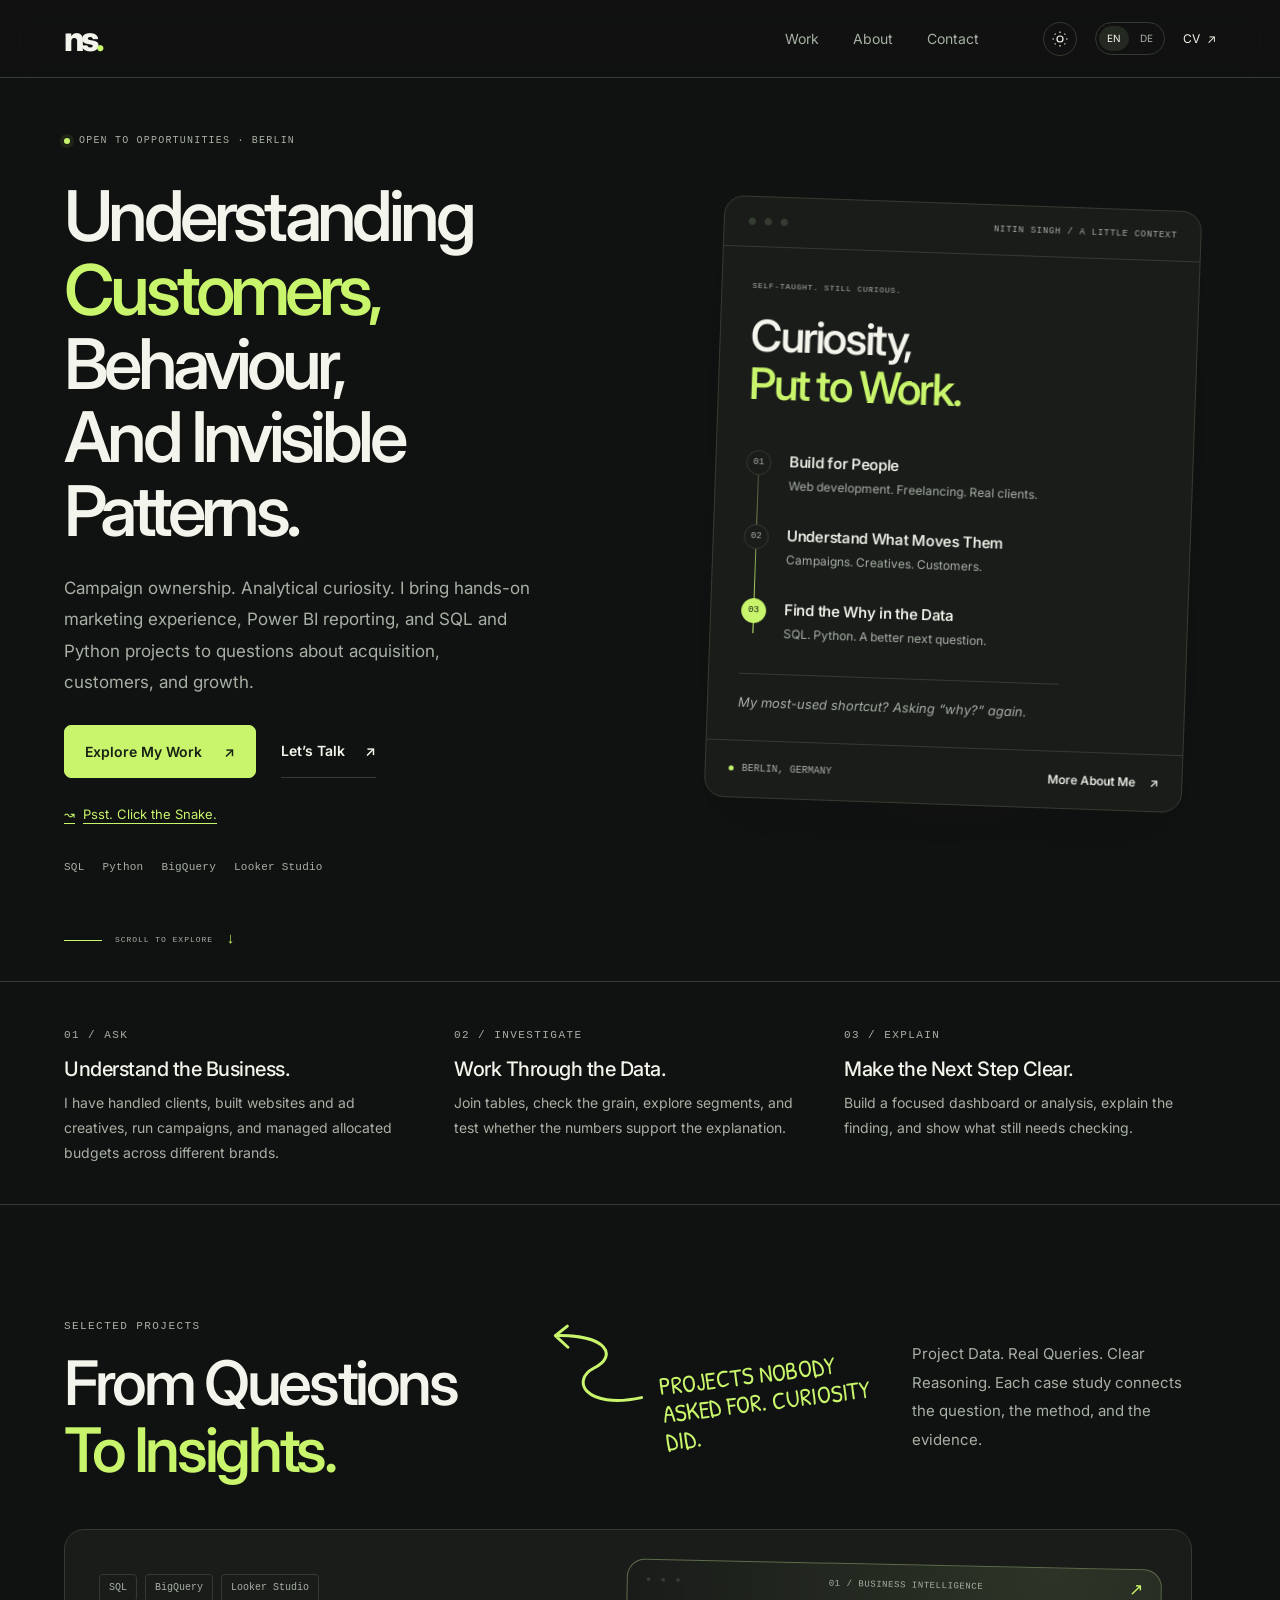
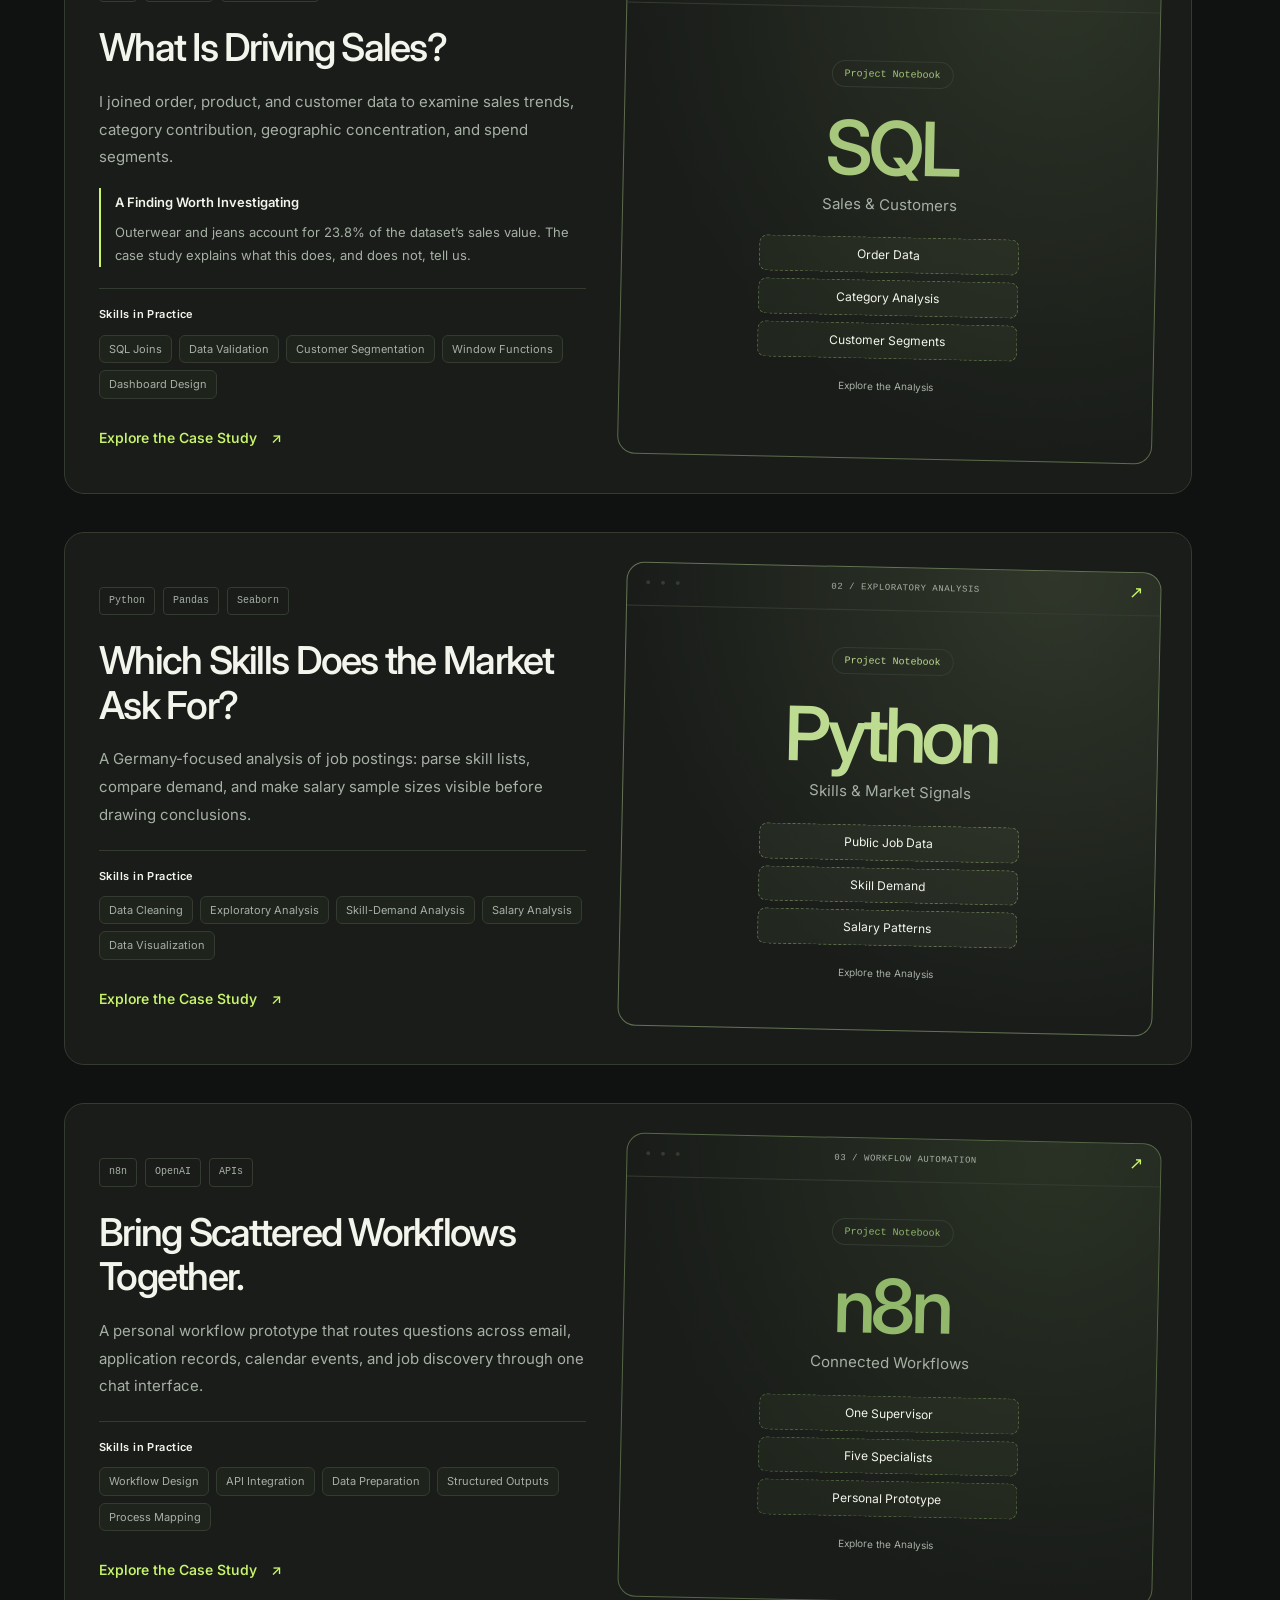
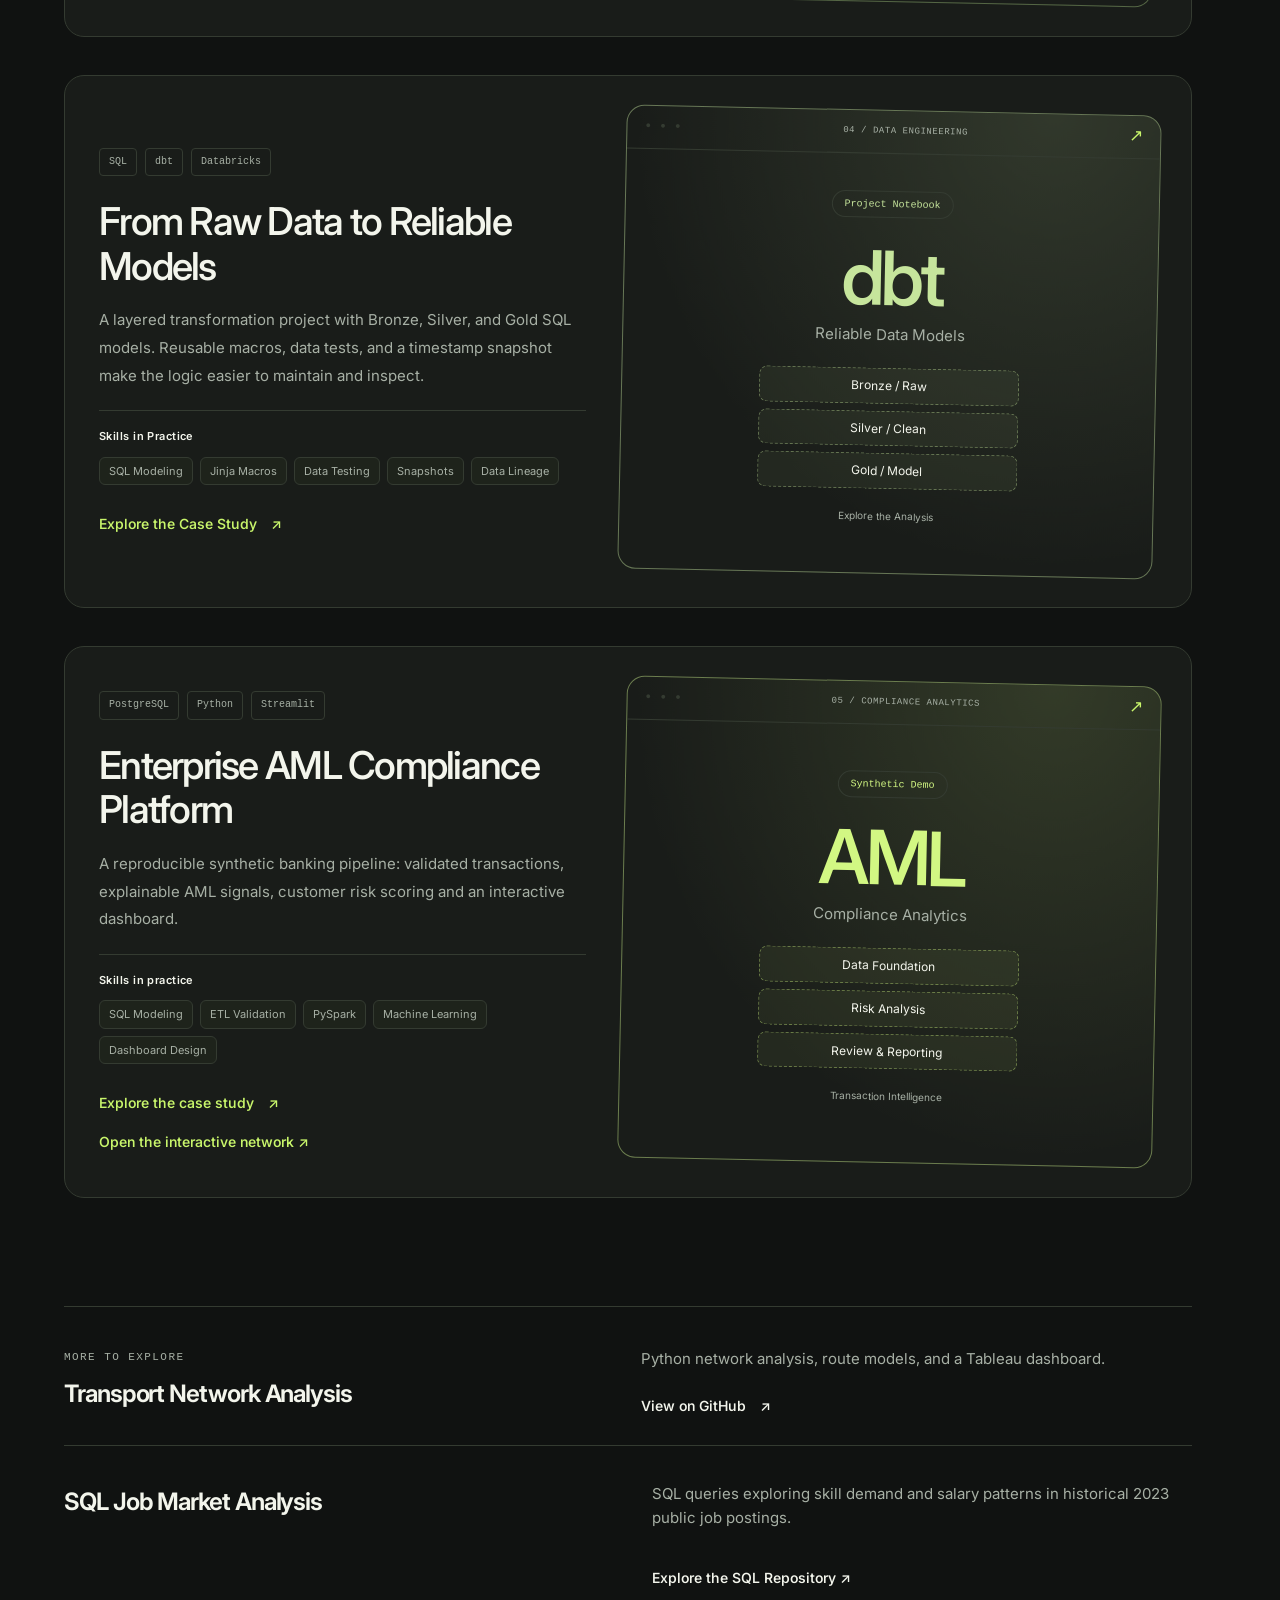
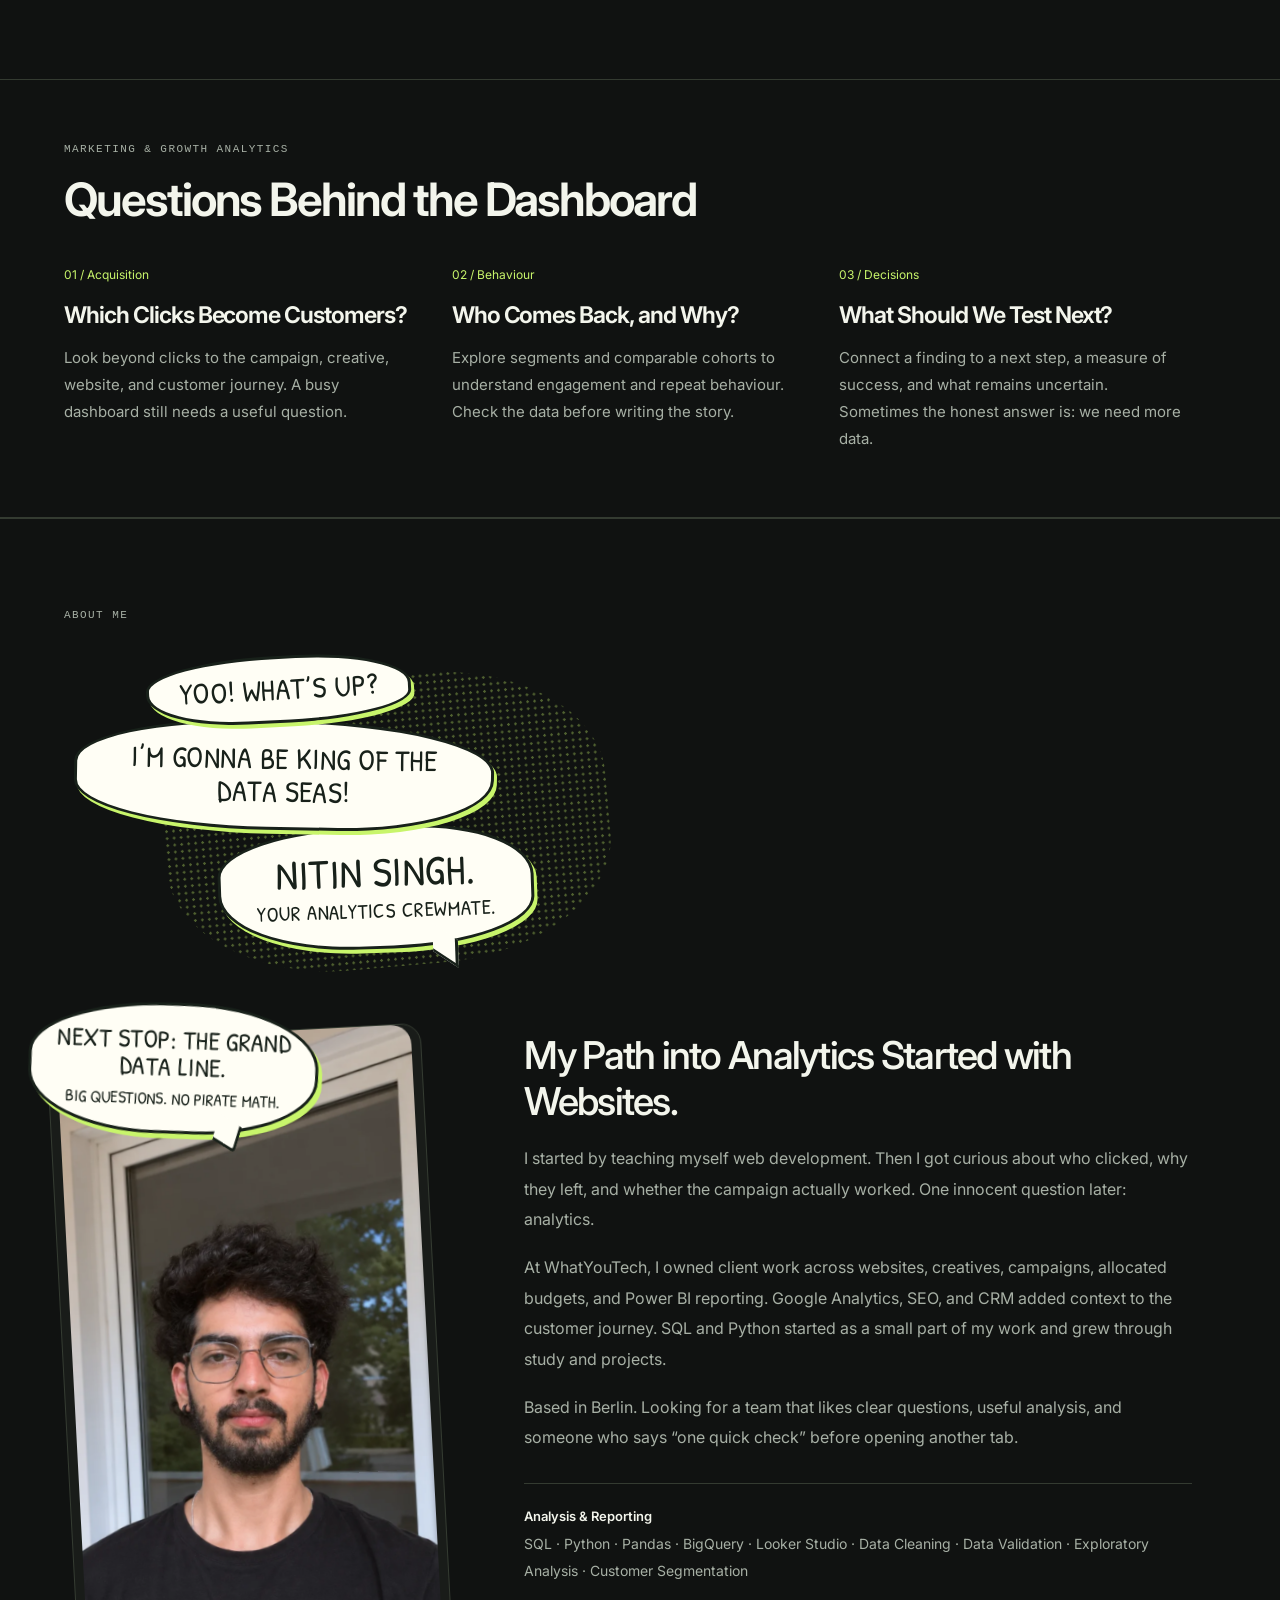
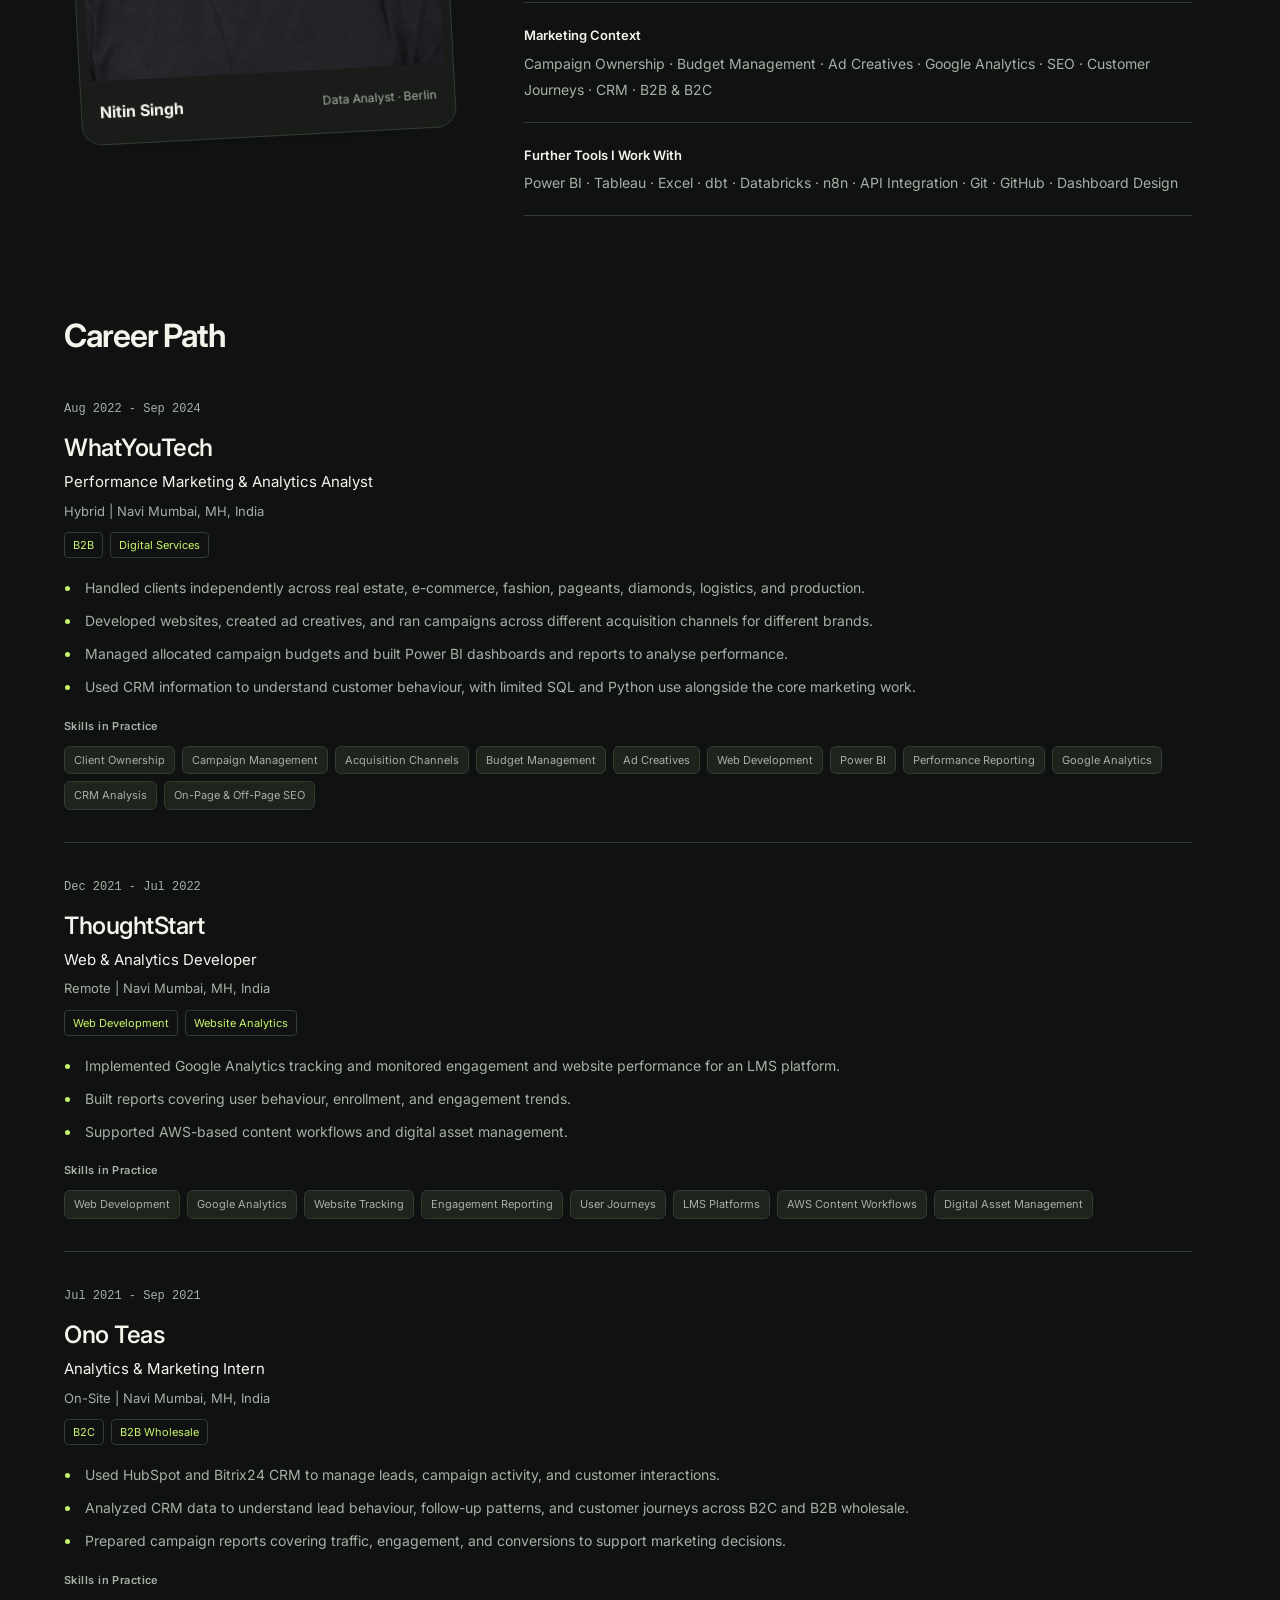
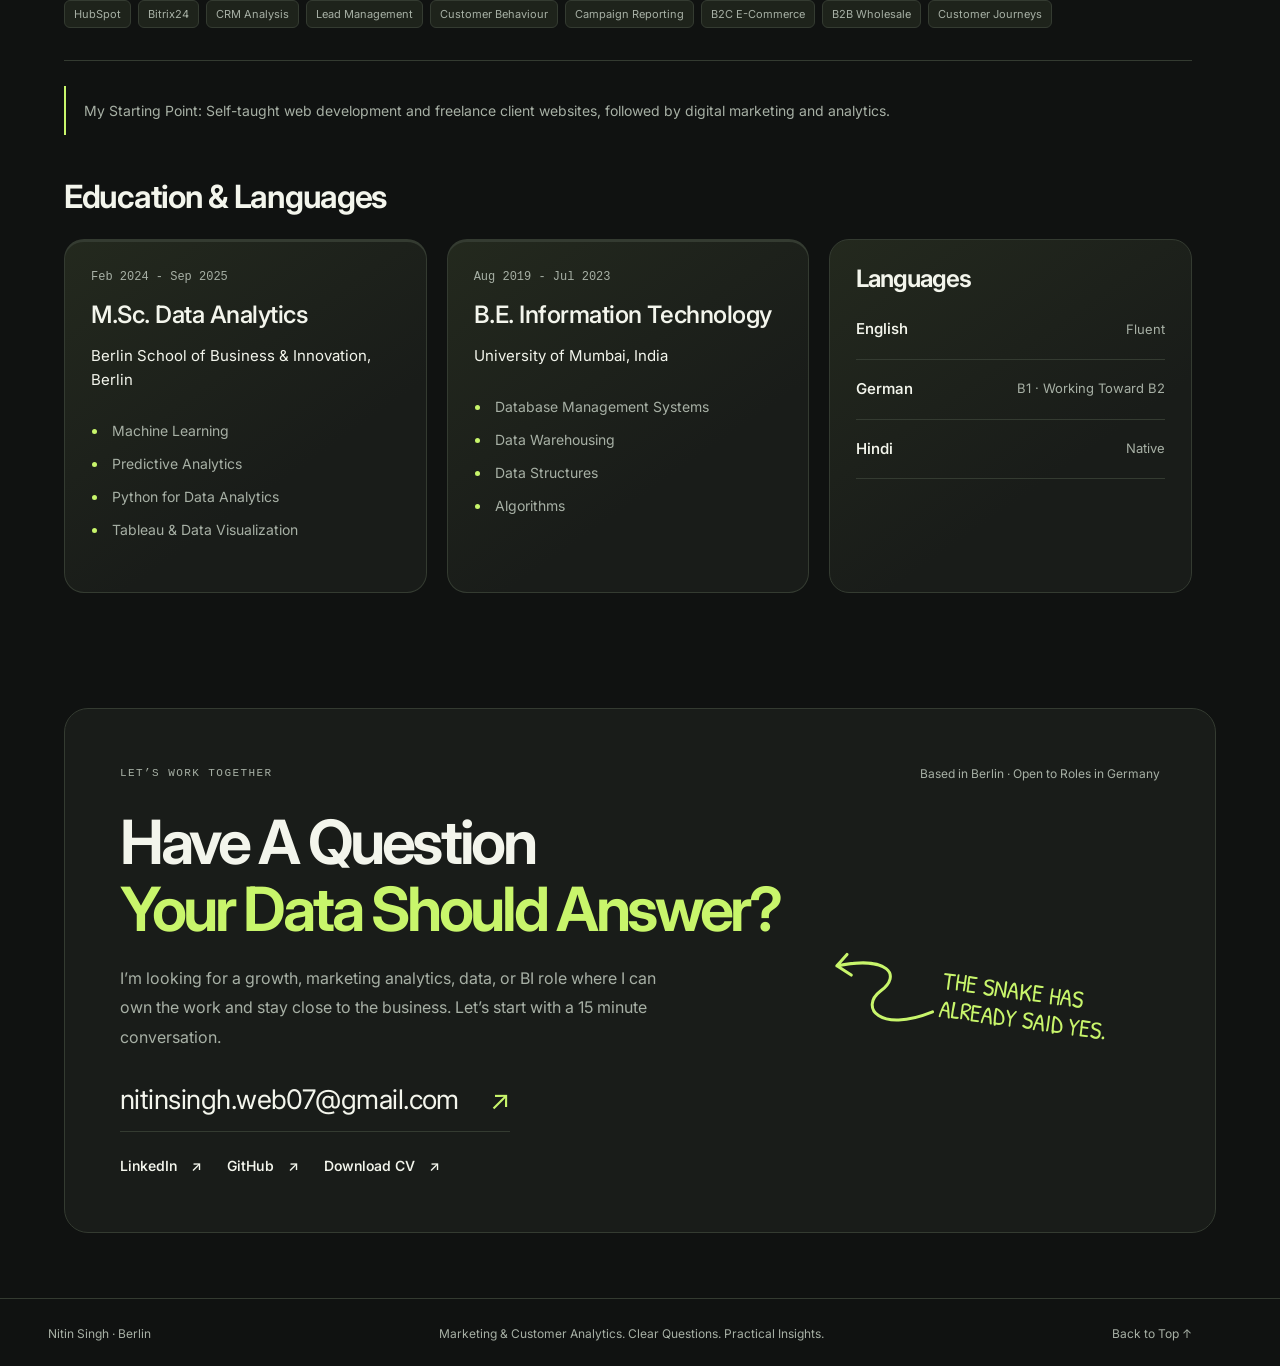
==== index.html @ 85f2e147 "Restore AML blueprint cover and refresh workflow graphic" ====
<!doctype html>
<html lang="en" data-theme="dark"><head><meta charset="utf-8"><meta name="viewport" content="width=device-width,initial-scale=1">
<script>try{document.documentElement.dataset.theme=localStorage.getItem('portfolio-theme')==='light'?'light':'dark'}catch(e){}</script>
<title>Data Analyst · Marketing &amp; Customer Analytics | Nitin Singh</title><meta name="description" content="Nitin Singh, Berlin. SQL, Python, dashboards and workflow automation, grounded in marketing experience and inspectable project work."><meta name="theme-color" content="#101411">
<link rel="canonical" href="https://nitinsinghdm.github.io/"><link rel="icon" href="favicon.svg" type="image/svg+xml">
<meta property="og:title" content="Data Analyst · Marketing &amp; Customer Analytics | Nitin Singh"><meta property="og:description" content="Nitin Singh, Berlin. SQL, Python, dashboards and workflow automation, grounded in marketing experience and inspectable project work."><meta property="og:type" content="website"><meta property="og:url" content="https://nitinsinghdm.github.io/"><meta property="og:image" content="https://nitinsinghdm.github.io/assets/profile/profile_dp4.png"><meta name="twitter:card" content="summary">
<link rel="stylesheet" href="style.css?v=20261015-python"><script defer src="script.js?v=20261015-python"></script></head><body>
<a class="skip-link" href="#main"><span data-en="Skip to Content" data-de="Zum Inhalt">Skip to Content</span></a><div class="reading-progress" aria-hidden="true"></div>
<header class="site-header"><a class="wordmark" href="index.html" aria-label="Nitin Singh home">ns<span>.</span></a>
<nav aria-label="Main navigation"><a class="nav-link" href="index.html#work"><span data-en="Work" data-de="Projekte">Work</span><span aria-hidden="true">↗</span></a><a class="nav-link" href="index.html#about"><span data-en="About" data-de="Über mich">About</span><span aria-hidden="true">↗</span></a><a class="nav-link" href="index.html#contact"><span data-en="Contact" data-de="Kontakt">Contact</span><span aria-hidden="true">↗</span></a></nav>
<div class="header-actions"><button class="theme-toggle" type="button" aria-label="Switch to light mode" aria-pressed="false"><svg width="18" height="18" viewbox="0 0 24 24" fill="none" stroke="currentColor" stroke-width="1.6" aria-hidden="true"><circle cx="12" cy="12" r="4"></circle><path d="M12 2v2m0 16v2M2 12h2m16 0h2M5 5l1 1m12 12 1 1M5 19l1-1M18 6l1-1"></path></svg></button><div class="language-switch" role="group" aria-label="Language"><button data-lang="en" aria-pressed="true">EN</button><button data-lang="de" aria-pressed="false">DE</button></div><a class="cv-link" href="assets/nitin_singh_da_cv.pdf" target="_blank" rel="noopener noreferrer"><span data-en="CV" data-de="Lebenslauf">CV</span><span aria-hidden="true">↗</span></a></div></header><main id="main"><section class="hero wrap" id="home"><div class="hero-copy"><p class="eyebrow"><span class="status-dot" aria-hidden="true"></span><span data-en="OPEN TO OPPORTUNITIES · BERLIN" data-de="OFFEN FÜR NEUE AUFGABEN · BERLIN">OPEN TO OPPORTUNITIES · BERLIN</span></p><h1 class="hero-title"><span class="title-line"><span data-en="Understanding" data-de="Ich verstehe">Understanding</span></span><span class="title-line accent"><span data-en="Customers," data-de="Kunden,">Customers,</span></span><span class="title-line"><span data-en="Behaviour," data-de="Verhalten">Behaviour,</span></span><span class="title-line"><span data-en="And Invisible" data-de="und verborgene">And Invisible</span></span><span class="title-line"><span data-en="Patterns." data-de="Muster.">Patterns.</span></span></h1><p class="hero-description" data-en="Campaign ownership. Analytical curiosity. I bring hands-on marketing experience, Power BI reporting, and SQL and Python projects to questions about acquisition, customers, and growth." data-de="Kampagnenverantwortung und analytische Neugier. Ich verbinde praktische Marketing-Erfahrung, Power-BI-Reporting sowie SQL- und Python-Projekte mit Fragen zu Kundengewinnung, Kundenverhalten und Wachstum.">Campaign ownership. Analytical curiosity. I bring hands-on marketing experience, Power BI reporting, and SQL and Python projects to questions about acquisition, customers, and growth.</p><div class="hero-actions"><a class="button primary" href="#work"><span data-en="Explore My Work" data-de="Projekte ansehen">Explore My Work</span><span aria-hidden="true">↗</span></a><a class="button secondary" href="#contact"><span data-en="Let’s Talk" data-de="Kontakt aufnehmen">Let’s Talk</span><span aria-hidden="true">↗</span></a></div><button class="snake-invite hero-snake-invite" type="button" aria-controls="snake-speech" aria-expanded="false"><span aria-hidden="true">↝</span> <span data-en="Psst. Click the Snake." data-de="Psst. Klick die Schlange.">Psst. Click the Snake.</span></button><div class="hero-toolset"><span>SQL</span><span>Python</span><span>BigQuery</span><span>Looker Studio</span></div></div>
<div class="hero-card-wrap"><div class="hero-evidence personal-card"><div class="memo-top"><span class="memo-dots" aria-hidden="true">● ● ●</span><span class="eyebrow" data-en="NITIN SINGH / A LITTLE CONTEXT" data-de="NITIN SINGH / KURZ ZU MIR">NITIN SINGH / A LITTLE CONTEXT</span></div><div class="personal-body"><p class="eyebrow"><span data-en="SELF-TAUGHT. STILL CURIOUS." data-de="AUTODIDAKT. IMMER NEUGIERIG.">SELF-TAUGHT. STILL CURIOUS.</span></p><h2><span data-en="Curiosity," data-de="Neugier,">Curiosity,</span><br><span class="accent" data-en="Put to Work." data-de="die bewegt.">Put to Work.</span></h2><div class="journey"><div class="journey-row"><span class="journey-number">01</span><div><h3 data-en="Build for People" data-de="Für Menschen bauen">Build for People</h3><p data-en="Web development. Freelancing. Real clients." data-de="Webentwicklung. Freelancing. Echte Kunden.">Web development. Freelancing. Real clients.</p></div></div><div class="journey-row"><span class="journey-number">02</span><div><h3 data-en="Understand What Moves Them" data-de="Verstehen, was sie bewegt">Understand What Moves Them</h3><p data-en="Campaigns. Creatives. Customers." data-de="Kampagnen. Werbemittel. Kunden.">Campaigns. Creatives. Customers.</p></div></div><div class="journey-row"><span class="journey-number">03</span><div><h3 data-en="Find the Why in the Data" data-de="Das Warum in den Daten finden">Find the Why in the Data</h3><p data-en="SQL. Python. A better next question." data-de="SQL. Python. Die nächste gute Frage.">SQL. Python. A better next question.</p></div></div></div><p class="personal-note"><span data-en="My most-used shortcut? Asking “why?” again." data-de="Mein liebster Shortcut? Noch einmal „Warum?“ fragen.">My most-used shortcut? Asking “why?” again.</span></p></div><div class="memo-bottom"><span><i class="status-dot" aria-hidden="true"></i><span data-en="BERLIN, GERMANY" data-de="BERLIN, DEUTSCHLAND">BERLIN, GERMANY</span></span><a class="text-link" href="#about"><span data-en="More About Me" data-de="Mehr über mich">More About Me</span><span aria-hidden="true">↗</span></a></div></div></div><a class="scroll-cue" href="#work"><span class="scroll-cue-line" aria-hidden="true"></span><span data-en="SCROLL TO EXPLORE" data-de="SCROLLEN &amp; ENTDECKEN">SCROLL TO EXPLORE</span><span aria-hidden="true">↓</span></a></section>
<section class="capabilities wrap reveal" aria-label="What I bring"><div><span class="eyebrow" data-en="01 / ASK" data-de="01 / FRAGEN">01 / ASK</span><h2 data-en="Understand the Business." data-de="Das Geschäft verstehen.">Understand the Business.</h2><p data-en="I have handled clients, built websites and ad creatives, run campaigns, and managed allocated budgets across different brands." data-de="Ich habe Kunden eigenständig betreut, Websites und Werbemittel erstellt, Kampagnen umgesetzt und zugewiesene Budgets für verschiedene Marken verwaltet.">I have handled clients, built websites and ad creatives, run campaigns, and managed allocated budgets across different brands.</p></div><div><span class="eyebrow" data-en="02 / INVESTIGATE" data-de="02 / ANALYSIEREN">02 / INVESTIGATE</span><h2 data-en="Work Through the Data." data-de="Die Daten verstehen.">Work Through the Data.</h2><p data-en="Join tables, check the grain, explore segments, and test whether the numbers support the explanation." data-de="Tabellen verbinden, die Datenebene prüfen, Segmente untersuchen und Erklärungen anhand der Zahlen bewerten.">Join tables, check the grain, explore segments, and test whether the numbers support the explanation.</p></div><div><span class="eyebrow" data-en="03 / EXPLAIN" data-de="03 / ERKLÄREN">03 / EXPLAIN</span><h2 data-en="Make the Next Step Clear." data-de="Den nächsten Schritt klären.">Make the Next Step Clear.</h2><p data-en="Build a focused dashboard or analysis, explain the finding, and show what still needs checking." data-de="Ein fokussiertes Dashboard oder eine Analyse erstellen, das Ergebnis erklären und offene Fragen sichtbar machen.">Build a focused dashboard or analysis, explain the finding, and show what still needs checking.</p></div></section>
<section class="work-section wrap" id="work"><div class="section-heading reveal"><div><span class="eyebrow" data-en="SELECTED PROJECTS" data-de="AUSGEWÄHLTE PROJEKTE">SELECTED PROJECTS</span><h2><span data-en="From Questions" data-de="Von Fragen">From Questions</span><br><span class="accent" data-en="To Insights." data-de="zu Erkenntnissen.">To Insights.</span></h2></div><div class="heading-aside"><svg viewBox="0 0 100 100" width="100" height="100" fill="none" aria-hidden="true"><path d="M91 88C33 93 23 62 47 53C73 44 65 21 13 16M13 16l13-8M13 16l11 13" stroke="currentColor" stroke-width="3" stroke-linecap="round" stroke-linejoin="round"/></svg><span data-en="Projects Nobody Asked For. Curiosity Did." data-de="Niemand hat diese Projekte bestellt. Meine Neugier schon.">Projects Nobody Asked For. Curiosity Did.</span></div><p data-en="Project Data. Real Queries. Clear Reasoning. Each case study connects the question, the method, and the evidence." data-de="Projektdaten. Echter Code. Klare Gedanken. Jede Fallstudie verbindet Frage, Methode und Belege.">Project Data. Real Queries. Clear Reasoning. Each case study connects the question, the method, and the evidence.</p></div>
<div class="project-stack"><article class="project-card featured reveal"><a class="project-image concept-cover" href="ecommerce.html" aria-label="Read the e-commerce case study" style="--cover-accent:#a7c77c"><div class="window-top"><span class="window-dots" aria-hidden="true">● ● ●</span><span class="window-label">01 / BUSINESS INTELLIGENCE</span><span class="window-arrow" aria-hidden="true">↗</span></div><div class="aml-blueprint"><span class="build-badge">Project Notebook</span><strong>SQL</strong><p>Sales &amp; Customers</p><div class="blueprint-layers"><span>Order Data</span><span>Category Analysis</span><span>Customer Segments</span></div><small>Explore the Analysis</small></div></a><div class="project-info"><div class="project-tags"><span>SQL</span><span>BigQuery</span><span>Looker Studio</span></div><h3 data-en="What Is Driving Sales?" data-de="Was treibt den Umsatz?">What Is Driving Sales?</h3><p data-en="I joined order, product, and customer data to examine sales trends, category contribution, geographic concentration, and spend segments." data-de="Ich habe Bestell-, Produkt- und Kundendaten verbunden, um Umsatztrends, Kategorien, geografische Verteilung und Ausgabensegmente zu untersuchen.">I joined order, product, and customer data to examine sales trends, category contribution, geographic concentration, and spend segments.</p><div class="project-finding"><strong data-en="A Finding Worth Investigating" data-de="Ein Ergebnis für die weitere Analyse">A Finding Worth Investigating</strong><p data-en="Outerwear and jeans account for 23.8% of the dataset’s sales value. The case study explains what this does, and does not, tell us." data-de="Jacken/Mäntel und Jeans machen 23,8 % des Umsatzwerts aus. Die Fallstudie zeigt, was sich daraus ableiten lässt.">Outerwear and jeans account for 23.8% of the dataset’s sales value. The case study explains what this does, and does not, tell us.</p></div><div class="skill-panel"><p class="skill-label" data-en="Skills in Practice" data-de="Skills in der Praxis">Skills in Practice</p><ul class="skill-chips"><li>SQL Joins</li><li>Data Validation</li><li>Customer Segmentation</li><li>Window Functions</li><li>Dashboard Design</li></ul></div><a class="text-link" href="ecommerce.html"><span data-en="Explore the Case Study" data-de="Fallstudie ansehen">Explore the Case Study</span><span aria-hidden="true">↗</span></a></div></article>
<article class="project-card reveal"><a class="project-image concept-cover" href="job-market.html" aria-label="Read the job market case study" style="--cover-accent:#bddb91"><div class="window-top"><span class="window-dots" aria-hidden="true">● ● ●</span><span class="window-label">02 / EXPLORATORY ANALYSIS</span><span class="window-arrow" aria-hidden="true">↗</span></div><div class="aml-blueprint"><span class="build-badge">Project Notebook</span><strong>Python</strong><p>Skills &amp; Market Signals</p><div class="blueprint-layers"><span>Public Job Data</span><span>Skill Demand</span><span>Salary Patterns</span></div><small>Explore the Analysis</small></div></a><div class="project-info"><div class="project-tags"><span>Python</span><span>Pandas</span><span>Seaborn</span></div><h3 data-en="Which Skills Does the Market Ask For?" data-de="Welche Fähigkeiten sucht der Markt?">Which Skills Does the Market Ask For?</h3><p data-en="A Germany-focused analysis of job postings: parse skill lists, compare demand, and make salary sample sizes visible before drawing conclusions." data-de="Eine Analyse von Stellenanzeigen in Deutschland: Skill-Listen aufbereiten, Nachfrage vergleichen und Stichprobengrößen bei Gehältern berücksichtigen.">A Germany-focused analysis of job postings: parse skill lists, compare demand, and make salary sample sizes visible before drawing conclusions.</p><div class="skill-panel"><p class="skill-label" data-en="Skills in Practice" data-de="Skills in der Praxis">Skills in Practice</p><ul class="skill-chips"><li>Data Cleaning</li><li>Exploratory Analysis</li><li>Skill-Demand Analysis</li><li>Salary Analysis</li><li>Data Visualization</li></ul></div><a class="text-link" href="job-market.html"><span data-en="Explore the Case Study" data-de="Fallstudie ansehen">Explore the Case Study</span><span aria-hidden="true">↗</span></a></div></article>
<article class="project-card reveal"><a class="project-image concept-cover" href="automation.html" aria-label="Read the workflow automation case study" style="--cover-accent:#92b86b"><div class="window-top"><span class="window-dots" aria-hidden="true">● ● ●</span><span class="window-label">03 / WORKFLOW AUTOMATION</span><span class="window-arrow" aria-hidden="true">↗</span></div><div class="aml-blueprint"><span class="build-badge">Project Notebook</span><strong>n8n</strong><p>Connected Workflows</p><div class="blueprint-layers"><span>One Supervisor</span><span>Five Specialists</span><span>Personal Prototype</span></div><small>Explore the Analysis</small></div></a><div class="project-info"><div class="project-tags"><span>n8n</span><span>OpenAI</span><span>APIs</span></div><h3 data-en="Bring Scattered Workflows Together." data-de="Verstreute Abläufe zusammenführen.">Bring Scattered Workflows Together.</h3><p data-en="A personal workflow prototype that routes questions across email, application records, calendar events, and job discovery through one chat interface." data-de="Ein persönlicher Workflow-Prototyp, der Fragen zu E-Mails, Bewerbungsdaten, Kalendereinträgen und Jobsuche über eine Chat-Oberfläche weiterleitet.">A personal workflow prototype that routes questions across email, application records, calendar events, and job discovery through one chat interface.</p><div class="skill-panel"><p class="skill-label" data-en="Skills in Practice" data-de="Skills in der Praxis">Skills in Practice</p><ul class="skill-chips"><li>Workflow Design</li><li>API Integration</li><li>Data Preparation</li><li>Structured Outputs</li><li>Process Mapping</li></ul></div><a class="text-link" href="automation.html"><span data-en="Explore the Case Study" data-de="Fallstudie ansehen">Explore the Case Study</span><span aria-hidden="true">↗</span></a></div></article>
<article class="project-card reveal"><a class="project-image concept-cover" href="data-pipeline.html" aria-label="Read the data pipeline case study" style="--cover-accent:#c6e59c"><div class="window-top"><span class="window-dots" aria-hidden="true">● ● ●</span><span class="window-label">04 / DATA ENGINEERING</span><span class="window-arrow" aria-hidden="true">↗</span></div><div class="aml-blueprint"><span class="build-badge">Project Notebook</span><strong>dbt</strong><p>Reliable Data Models</p><div class="blueprint-layers"><span>Bronze / Raw</span><span>Silver / Clean</span><span>Gold / Model</span></div><small>Explore the Analysis</small></div></a><div class="project-info"><div class="project-tags"><span>SQL</span><span>dbt</span><span>Databricks</span></div><h3 data-en="From Raw Data to Reliable Models" data-de="Von Rohdaten zu verlässlichen Modellen">From Raw Data to Reliable Models</h3><p data-en="A layered transformation project with Bronze, Silver, and Gold SQL models. Reusable macros, data tests, and a timestamp snapshot make the logic easier to maintain and inspect." data-de="Ein Transformationsprojekt mit SQL-Modellen in Bronze-, Silver- und Gold-Schichten. Wiederverwendbare Makros, Datentests und ein zeitstempelbasierter Snapshot machen die Logik nachvollziehbar und wartbar.">A layered transformation project with Bronze, Silver, and Gold SQL models. Reusable macros, data tests, and a timestamp snapshot make the logic easier to maintain and inspect.</p><div class="skill-panel"><p class="skill-label" data-en="Skills in Practice" data-de="Skills in der Praxis">Skills in Practice</p><ul class="skill-chips"><li>SQL Modeling</li><li>Jinja Macros</li><li>Data Testing</li><li>Snapshots</li><li>Data Lineage</li></ul></div><a class="text-link" href="data-pipeline.html"><span data-en="Explore the Case Study" data-de="Fallstudie ansehen">Explore the Case Study</span><span aria-hidden="true">↗</span></a></div></article>
<article class="project-card reveal aml-card"><a class="project-image concept-cover" href="aml.html" aria-label="Explore the AML project" style="--cover-accent:#d2f783"><div class="window-top"><span class="window-dots" aria-hidden="true">● ● ●</span><span class="window-label">05 / COMPLIANCE ANALYTICS</span><span class="window-arrow" aria-hidden="true">↗</span></div><div class="aml-blueprint"><span class="build-badge">Synthetic Demo</span><strong>AML</strong><p>Compliance Analytics</p><div class="blueprint-layers"><span>Data Foundation</span><span>Risk Analysis</span><span>Review &amp; Reporting</span></div><small>Transaction Intelligence</small></div></a><div class="project-info"><div class="project-tags"><span>PostgreSQL</span><span>Python</span><span>Streamlit</span></div><h3>Enterprise AML Compliance Platform</h3><p data-en="A reproducible synthetic banking pipeline: validated transactions, explainable AML signals, customer risk scoring and an interactive dashboard." data-de="Eine reproduzierbare Pipeline mit synthetischen Bankdaten: validierte Transaktionen, erklärbare AML-Signale, Kundenrisikobewertung und ein interaktives Dashboard.">A reproducible synthetic banking pipeline: validated transactions, explainable AML signals, customer risk scoring and an interactive dashboard.</p><div class="skill-panel"><p class="skill-label" data-en="Skills in practice" data-de="Skills in der Praxis">Skills in practice</p><ul class="skill-chips"><li>SQL Modeling</li><li>ETL Validation</li><li>PySpark</li><li>Machine Learning</li><li>Dashboard Design</li></ul></div><a class="text-link" href="aml.html"><span data-en="Explore the case study" data-de="Fallstudie ansehen">Explore the case study</span> ↗</a><a class="text-link" href="aml-network/" style="display:block;margin-top:16px"><span data-en="Open the interactive network" data-de="Interaktives Netzwerk öffnen">Open the interactive network</span> ↗</a></div></article>
</div><div class="more-work reveal"><div><span class="eyebrow" data-en="MORE TO EXPLORE" data-de="WEITERE ARBEITEN">MORE TO EXPLORE</span><h3 data-en="Transport Network Analysis" data-de="Analyse von Verkehrsnetzen">Transport Network Analysis</h3></div><div><p data-en="Python network analysis, route models, and a Tableau dashboard." data-de="Python-Netzwerkanalyse, Routenmodelle und ein Tableau-Dashboard.">Python network analysis, route models, and a Tableau dashboard.</p><a class="text-link" href="https://github.com/nitinsinghdm/Transport-Network-Analysis-and-Optimization" target="_blank" rel="noopener noreferrer"><span data-en="View on GitHub" data-de="Auf GitHub ansehen">View on GitHub</span><span aria-hidden="true">↗</span></a></div><article class="extra-project"><h3>SQL Job Market Analysis</h3><p>SQL queries exploring skill demand and salary patterns in historical 2023 public job postings.</p><a class="text-link" href="https://github.com/nitinsinghdm/SQL_Project_Data_Job_Analysis" target="_blank" rel="noopener noreferrer">Explore the SQL Repository ↗</a></article></div></section>
<section class="marketing-lens wrap" id="marketing-lens"><p class="eyebrow" data-en="MARKETING &amp; GROWTH ANALYTICS" data-de="MARKETING- &amp; WACHSTUMSANALYSE">MARKETING &amp; GROWTH ANALYTICS</p><h2 data-en="Questions Behind the Dashboard" data-de="Fragen hinter dem Dashboard">Questions Behind the Dashboard</h2><div class="marketing-questions"><article><span>01 / Acquisition</span><h3 data-en="Which Clicks Become Customers?" data-de="Welche Klicks werden zu Kunden?">Which Clicks Become Customers?</h3><p data-en="Look beyond clicks to the campaign, creative, website, and customer journey. A busy dashboard still needs a useful question." data-de="Über Klicks hinaus auf Kampagne, Werbemittel, Website und Customer Journey schauen. Auch ein volles Dashboard braucht eine gute Frage.">Look beyond clicks to the campaign, creative, website, and customer journey. A busy dashboard still needs a useful question.</p></article><article><span>02 / Behaviour</span><h3 data-en="Who Comes Back, and Why?" data-de="Wer kommt zurück, und warum?">Who Comes Back, and Why?</h3><p data-en="Explore segments and comparable cohorts to understand engagement and repeat behaviour. Check the data before writing the story." data-de="Segmente und vergleichbare Kohorten untersuchen, um Engagement und wiederkehrendes Verhalten zu verstehen. Erst die Daten prüfen, dann die Geschichte erzählen.">Explore segments and comparable cohorts to understand engagement and repeat behaviour. Check the data before writing the story.</p></article><article><span>03 / Decisions</span><h3 data-en="What Should We Test Next?" data-de="Was sollten wir als Nächstes testen?">What Should We Test Next?</h3><p data-en="Connect a finding to a next step, a measure of success, and what remains uncertain. Sometimes the honest answer is: we need more data." data-de="Ein Ergebnis mit einem nächsten Schritt, einem Erfolgskriterium und offenen Fragen verbinden. Manchmal lautet die ehrliche Antwort: Wir brauchen mehr Daten.">Connect a finding to a next step, a measure of success, and what remains uncertain. Sometimes the honest answer is: we need more data.</p></article></div></section><section class="about-section wrap" id="about"><div class="section-heading reveal"><div><span class="eyebrow" data-en="ABOUT ME" data-de="ÜBER MICH">ABOUT ME</span><h2 class="about-introduction manga-intro"><span class="manga-panel manga-hello" data-en="Yoo! What’s Up?" data-de="Yoo! Was geht?">Yoo! What’s Up?</span><span class="manga-panel manga-dream" data-en="I’m Gonna Be King of the Data Seas!" data-de="Ich werde König der Datenmeere!">I’m Gonna Be King of the Data Seas!</span><span class="manga-panel manga-name"><strong>Nitin Singh.</strong><span data-en="Your Analytics Crewmate." data-de="Dein Analytics-Crewmitglied.">Your Analytics Crewmate.</span></span></h2></div></div><div class="about-grid"><div class="about-portrait reveal"><div class="portrait-speech"><span class="speech-spark" aria-hidden="true">✦</span><strong data-en="Next Stop: The Grand Data Line." data-de="Nächster Halt: Die Grand Data Line.">Next Stop: The Grand Data Line.</strong><p data-en="Big Questions. No Pirate Math." data-de="Große Fragen. Keine Piraten-Mathematik.">Big Questions. No Pirate Math.</p></div><img src="assets/profile/profile_dp4.png" alt="Nitin Singh" loading="lazy" width="800" height="1000"><div><strong>Nitin Singh</strong><span data-en="Data Analyst · Berlin" data-de="Data Analyst · Berlin">Data Analyst · Berlin</span></div></div><div class="about-copy reveal"><h3 data-en="My Path into Analytics Started with Websites." data-de="Mein Weg in die Datenanalyse begann mit Websites.">My Path into Analytics Started with Websites.</h3><p data-en="I started by teaching myself web development. Then I got curious about who clicked, why they left, and whether the campaign actually worked. One innocent question later: analytics." data-de="Ich begann mit selbst beigebrachter Webentwicklung. Dann wollte ich wissen, wer klickt, warum Menschen abspringen und ob eine Kampagne funktioniert. Eine harmlose Frage später: Analytics.">I started by teaching myself web development. Then I got curious about who clicked, why they left, and whether the campaign actually worked. One innocent question later: analytics.</p><p data-en="At WhatYouTech, I owned client work across websites, creatives, campaigns, allocated budgets, and Power BI reporting. Google Analytics, SEO, and CRM added context to the customer journey. SQL and Python started as a small part of my work and grew through study and projects." data-de="Bei WhatYouTech verantwortete ich Kundenarbeit rund um Websites, Werbemittel, Kampagnen, zugewiesene Budgets und Power-BI-Reporting. Google Analytics, SEO und CRM ergänzten den Blick auf die Customer Journey. SQL und Python waren zunächst ein kleiner Teil meiner Arbeit; im Studium und in Projekten habe ich sie vertieft.">At WhatYouTech, I owned client work across websites, creatives, campaigns, allocated budgets, and Power BI reporting. Google Analytics, SEO, and CRM added context to the customer journey. SQL and Python started as a small part of my work and grew through study and projects.</p><p data-en="Based in Berlin. Looking for a team that likes clear questions, useful analysis, and someone who says “one quick check” before opening another tab." data-de="In Berlin. Ich suche ein Team, das klare Fragen, nützliche Analysen und jemanden schätzt, der „Nur kurz prüfen“ sagt und noch einen Tab öffnet.">Based in Berlin. Looking for a team that likes clear questions, useful analysis, and someone who says “one quick check” before opening another tab.</p><div class="skills-block"><div><strong data-en="Analysis &amp; Reporting" data-de="Analyse &amp; Reporting">Analysis &amp; Reporting</strong><p data-en="SQL · Python · Pandas · BigQuery · Looker Studio · Data Cleaning · Data Validation · Exploratory Analysis · Customer Segmentation" data-de="SQL · Python · Pandas · BigQuery · Looker Studio · Datenbereinigung · Datenvalidierung · Explorative Analyse · Kundensegmentierung">SQL · Python · Pandas · BigQuery · Looker Studio · Data Cleaning · Data Validation · Exploratory Analysis · Customer Segmentation</p></div><div><strong data-en="Marketing Context" data-de="Marketingverständnis">Marketing Context</strong><p data-en="Campaign Ownership · Budget Management · Ad Creatives · Google Analytics · SEO · Customer Journeys · CRM · B2B &amp; B2C" data-de="Kampagnenverantwortung · Budgetverwaltung · Werbemittel · Google Analytics · SEO · Customer Journeys · CRM · B2B &amp; B2C">Campaign Ownership · Budget Management · Ad Creatives · Google Analytics · SEO · Customer Journeys · CRM · B2B &amp; B2C</p></div><div><strong data-en="Further Tools I Work With" data-de="Weitere Tools, mit denen ich arbeite">Further Tools I Work With</strong><p data-en="Power BI · Tableau · Excel · dbt · Databricks · n8n · API Integration · Git · GitHub · Dashboard Design" data-de="Power BI · Tableau · Excel · dbt · Databricks · n8n · API-Integration · Git · GitHub · Dashboard-Design">Power BI · Tableau · Excel · dbt · Databricks · n8n · API Integration · Git · GitHub · Dashboard Design</p></div></div></div></div>
<div class="background-grid"><div class="career-column"><h2 class="background-title" data-en="Career Path" data-de="Beruflicher Weg">Career Path</h2><article class="timeline-item"><span class="timeline-date">Aug 2022 - Sep 2024</span><h3>WhatYouTech</h3><p class="role-title" data-en="Performance Marketing &amp; Analytics Analyst" data-de="Performance Marketing &amp; Analytics Analyst">Performance Marketing &amp; Analytics Analyst</p><p class="role-location">Hybrid | Navi Mumbai, MH, India</p><div class="context-tags"><span>B2B</span><span>Digital Services</span></div><ul class="detail-list"><li data-en="Handled clients independently across real estate, e-commerce, fashion, pageants, diamonds, logistics, and production." data-de="Kunden aus Immobilien, E-Commerce, Mode, Schönheitswettbewerben, der Diamantenbranche, Logistik und Produktion eigenständig betreut.">Handled clients independently across real estate, e-commerce, fashion, pageants, diamonds, logistics, and production.</li><li data-en="Developed websites, created ad creatives, and ran campaigns across different acquisition channels for different brands." data-de="Websites und Werbemittel erstellt und Kampagnen über verschiedene Akquisekanäle für unterschiedliche Marken umgesetzt.">Developed websites, created ad creatives, and ran campaigns across different acquisition channels for different brands.</li><li data-en="Managed allocated campaign budgets and built Power BI dashboards and reports to analyse performance." data-de="Zugewiesene Kampagnenbudgets verwaltet und Power-BI-Dashboards und Berichte zur Leistungsanalyse erstellt.">Managed allocated campaign budgets and built Power BI dashboards and reports to analyse performance.</li><li data-en="Used CRM information to understand customer behaviour, with limited SQL and Python use alongside the core marketing work." data-de="CRM-Informationen genutzt, um Kundenverhalten zu verstehen; SQL und Python ergänzend in begrenztem Umfang eingesetzt.">Used CRM information to understand customer behaviour, with limited SQL and Python use alongside the core marketing work.</li></ul><div class="skill-panel"><p class="skill-label" data-en="Skills in Practice" data-de="Skills in der Praxis">Skills in Practice</p><ul class="skill-chips"><li data-en="Client Ownership" data-de="Kundenverantwortung">Client Ownership</li><li data-en="Campaign Management" data-de="Kampagnenmanagement">Campaign Management</li><li data-en="Acquisition Channels" data-de="Akquisekanäle">Acquisition Channels</li><li data-en="Budget Management" data-de="Budgetverwaltung">Budget Management</li><li data-en="Ad Creatives" data-de="Werbemittel">Ad Creatives</li><li data-en="Web Development" data-de="Webentwicklung">Web Development</li><li data-en="Power BI" data-de="Power BI">Power BI</li><li data-en="Performance Reporting" data-de="Performance-Reporting">Performance Reporting</li><li data-en="Google Analytics" data-de="Google Analytics">Google Analytics</li><li data-en="CRM Analysis" data-de="CRM-Analyse">CRM Analysis</li><li data-en="On-Page &amp; Off-Page SEO" data-de="On-Page- &amp; Off-Page-SEO">On-Page &amp; Off-Page SEO</li></ul></div></article><article class="timeline-item"><span class="timeline-date">Dec 2021 - Jul 2022</span><h3>ThoughtStart</h3><p class="role-title" data-en="Web &amp; Analytics Developer" data-de="Web &amp; Analytics Developer">Web &amp; Analytics Developer</p><p class="role-location">Remote | Navi Mumbai, MH, India</p><div class="context-tags"><span>Web Development</span><span>Website Analytics</span></div><ul class="detail-list"><li>Implemented Google Analytics tracking and monitored engagement and website performance for an LMS platform.</li><li>Built reports covering user behaviour, enrollment, and engagement trends.</li><li>Supported AWS-based content workflows and digital asset management.</li></ul><div class="skill-panel"><p class="skill-label" data-en="Skills in Practice" data-de="Skills in der Praxis">Skills in Practice</p><ul class="skill-chips"><li data-en="Web Development" data-de="Webentwicklung">Web Development</li><li data-en="Google Analytics" data-de="Google Analytics">Google Analytics</li><li data-en="Website Tracking" data-de="Website-Tracking">Website Tracking</li><li data-en="Engagement Reporting" data-de="Engagement-Reporting">Engagement Reporting</li><li data-en="User Journeys" data-de="User Journeys">User Journeys</li><li data-en="LMS Platforms" data-de="LMS-Plattformen">LMS Platforms</li><li data-en="AWS Content Workflows" data-de="AWS-Content-Workflows">AWS Content Workflows</li><li data-en="Digital Asset Management" data-de="Digital Asset Management">Digital Asset Management</li></ul></div></article><article class="timeline-item"><span class="timeline-date">Jul 2021 - Sep 2021</span><h3>Ono Teas</h3><p class="role-title" data-en="Analytics &amp; Marketing Intern" data-de="Analytics &amp; Marketing Praktikant">Analytics &amp; Marketing Intern</p><p class="role-location">On-Site | Navi Mumbai, MH, India</p><div class="context-tags"><span>B2C</span><span>B2B Wholesale</span></div><ul class="detail-list"><li>Used HubSpot and Bitrix24 CRM to manage leads, campaign activity, and customer interactions.</li><li>Analyzed CRM data to understand lead behaviour, follow-up patterns, and customer journeys across B2C and B2B wholesale.</li><li>Prepared campaign reports covering traffic, engagement, and conversions to support marketing decisions.</li></ul><div class="skill-panel"><p class="skill-label" data-en="Skills in Practice" data-de="Skills in der Praxis">Skills in Practice</p><ul class="skill-chips"><li data-en="HubSpot" data-de="HubSpot">HubSpot</li><li data-en="Bitrix24" data-de="Bitrix24">Bitrix24</li><li data-en="CRM Analysis" data-de="CRM-Analyse">CRM Analysis</li><li data-en="Lead Management" data-de="Lead-Management">Lead Management</li><li data-en="Customer Behaviour" data-de="Kundenverhalten">Customer Behaviour</li><li data-en="Campaign Reporting" data-de="Kampagnen-Reporting">Campaign Reporting</li><li data-en="B2C E-Commerce" data-de="B2C-E-Commerce">B2C E-Commerce</li><li data-en="B2B Wholesale" data-de="B2B-Großhandel">B2B Wholesale</li><li data-en="Customer Journeys" data-de="Customer Journeys">Customer Journeys</li></ul></div></article><p class="career-origin" data-en="My Starting Point: Self-taught web development and freelance client websites, followed by digital marketing and analytics." data-de="Mein Einstieg: Autodidaktische Webentwicklung und Websites für Freelance-Kunden, anschließend digitales Marketing und Analytics.">My Starting Point: Self-taught web development and freelance client websites, followed by digital marketing and analytics.</p></div><div class="education-column"><h2 class="background-title" data-en="Education &amp; Languages" data-de="Ausbildung &amp; Sprachen">Education &amp; Languages</h2><article class="timeline-item"><span class="timeline-date">Feb 2024 - Sep 2025</span><h3>M.Sc. Data Analytics</h3><p class="school-name">Berlin School of Business &amp; Innovation, Berlin</p><ul class="detail-list"><li>Machine Learning</li><li>Predictive Analytics</li><li>Python for Data Analytics</li><li>Tableau &amp; Data Visualization</li></ul></article><article class="timeline-item"><span class="timeline-date">Aug 2019 - Jul 2023</span><h3>B.E. Information Technology</h3><p class="school-name">University of Mumbai, India</p><ul class="detail-list"><li>Database Management Systems</li><li>Data Warehousing</li><li>Data Structures</li><li>Algorithms</li></ul></article><article class="language-panel"><h3 data-en="Languages" data-de="Sprachen">Languages</h3><div class="language-row"><strong data-en="English" data-de="Englisch">English</strong><span data-en="Fluent" data-de="Fließend">Fluent</span></div><div class="language-row"><strong data-en="German" data-de="Deutsch">German</strong><span data-en="B1 · Working Toward B2" data-de="B1 · Auf dem Weg zu B2">B1 · Working Toward B2</span></div><div class="language-row"><strong data-en="Hindi" data-de="Hindi">Hindi</strong><span data-en="Native" data-de="Muttersprache">Native</span></div></article></div></div></section></main><section class="contact-section" id="contact"><div class="contact-top"><span class="eyebrow" data-en="LET’S WORK TOGETHER" data-de="ZUSAMMENARBEIT">LET’S WORK TOGETHER</span><span class="availability" data-en="Based in Berlin · Open to Roles in Germany" data-de="In Berlin · Offen für Stellen in Deutschland">Based in Berlin · Open to Roles in Germany</span></div><h2><span data-en="Have A Question" data-de="Eine Frage, die">Have A Question</span><br><span class="accent" data-en="Your Data Should Answer?" data-de="Ihre Daten beantworten sollten?">Your Data Should Answer?</span></h2><div class="heading-aside"><svg viewBox="0 0 100 100" width="100" height="100" fill="none" aria-hidden="true"><path d="M91 88C33 93 23 62 47 53C73 44 65 21 13 16M13 16l13-8M13 16l11 13" stroke="currentColor" stroke-width="3" stroke-linecap="round" stroke-linejoin="round"/></svg><span data-en="The Snake Has Already Said Yes." data-de="Die Schlange hat schon zugesagt.">The Snake Has Already Said Yes.</span></div><p class="contact-copy" data-en="I’m looking for a growth, marketing analytics, data, or BI role where I can own the work and stay close to the business. Let’s start with a 15 minute conversation." data-de="Ich suche eine Rolle in Growth, Marketing Analytics, Data Analytics oder BI, in der ich Verantwortung übernehme und nah am Geschäft arbeite. Beginnen wir mit einem 15-minütigen Gespräch.">I’m looking for a growth, marketing analytics, data, or BI role where I can own the work and stay close to the business. Let’s start with a 15 minute conversation.</p><a class="contact-email" href="mailto:nitinsingh.web07@gmail.com?subject=Let%27s%20talk%20about%20an%20analytics%20role">nitinsingh.web07@gmail.com <span aria-hidden="true">↗</span></a><div class="contact-links"><a class="text-link" href="https://www.linkedin.com/in/nitinsinghdm" target="_blank" rel="noopener noreferrer"><span data-en="LinkedIn" data-de="LinkedIn">LinkedIn</span><span aria-hidden="true">↗</span></a><a class="text-link" href="https://github.com/nitinsinghdm" target="_blank" rel="noopener noreferrer"><span data-en="GitHub" data-de="GitHub">GitHub</span><span aria-hidden="true">↗</span></a><a class="text-link" href="assets/nitin_singh_da_cv.pdf" target="_blank" rel="noopener noreferrer"><span data-en="Download CV" data-de="Lebenslauf öffnen">Download CV</span><span aria-hidden="true">↗</span></a></div></section>
<footer class="site-footer"><span>Nitin Singh · Berlin</span><span data-en="Marketing &amp; Customer Analytics. Clear Questions. Practical Insights." data-de="Marketingverständnis. Analytisches Denken. Praktische Arbeit.">Marketing &amp; Customer Analytics. Clear Questions. Practical Insights.</span><a href="#main"><span data-en="Back to Top" data-de="Nach oben">Back to Top</span> ↑</a></footer><button class="python-guide" type="button" aria-label="Chat with the snake and watch it curl" aria-controls="snake-speech" aria-expanded="false" title="Click me. I have career plans."><svg xmlns="http://www.w3.org/2000/svg" class="python-svg" aria-hidden="true"><defs><lineargradient id="python-skin" x1="0" y1="0" x2="1" y2="0"><stop stop-color="#92b653"></stop><stop offset=".5" stop-color="#d2f783"></stop><stop offset="1" stop-color="#b9df72"></stop></lineargradient></defs><path class="snake-body" fill="none" stroke="url(#python-skin)" stroke-width="11" stroke-linecap="round"></path><path class="snake-pattern" fill="none" stroke="#526d2d" stroke-width="3" stroke-dasharray="2 15" stroke-linecap="round"></path><g class="snake-head"><path d="M-7 -10 Q-13 0 -9 9 Q0 20 9 9 Q13 0 7 -10 Q0 -15 -7 -10" fill="url(#python-skin)"></path><ellipse cx="-5" cy="3" rx="2" ry="2.7" fill="#182014"></ellipse><ellipse cx="5" cy="3" rx="2" ry="2.7" fill="#182014"></ellipse><path d="M0 16v6m0 0-3 3m3-3 3 3" fill="none" stroke="#d2f783" stroke-width="1.3"></path></g></svg></button></body></html>
---- style.css ----
@import url('https://fonts.googleapis.com/css2?family=Inter:wght@400;500;600;650;700;750;800&display=swap');
:root{--bg:#101411;--surface:#171d18;--surface-2:#1e2720;--text:#f3f5ec;--muted:#a7b0a5;--accent:#d2f783;--line:#354036;--header:rgba(16,20,17,.94);--ink:#182014;--radius:16px;color-scheme:dark}
:root[data-theme=light]{--bg:#f5f5ee;--surface:#fff;--surface-2:#e9ede3;--text:#1b261e;--muted:#566252;--accent:#46690d;--line:#cdd5c7;--header:rgba(245,245,238,.95);--ink:#fff;color-scheme:light}
*{box-sizing:border-box}html{scroll-behavior:smooth;scroll-padding-top:95px}body{margin:0;background:var(--bg);color:var(--text);font-family:Inter,-apple-system,BlinkMacSystemFont,"Segoe UI",sans-serif;font-size:16px;line-height:1.65;-webkit-font-smoothing:antialiased}a{color:inherit;text-decoration:none}button{font:inherit;color:inherit;cursor:pointer}img{display:block;max-width:100%;height:auto}h1,h2,h3,p,figure{margin:0}h1,h2,h3{line-height:1.1;letter-spacing:-.045em;font-weight:650}p{color:var(--muted)}::selection{background:var(--accent);color:var(--ink)}:focus-visible{outline:3px solid var(--accent);outline-offset:6px;border-radius:3px}a,button{-webkit-tap-highlight-color:transparent}.wrap{max-width:1280px;padding-left:48px;padding-right:48px;margin:auto}.accent{color:var(--accent)}.eyebrow{font:500 10px/1.7 Inter,sans-serif;letter-spacing:.13em;color:var(--muted)}.skip-link{position:fixed;top:10px;left:10px;background:var(--accent);color:var(--ink);padding:12px;z-index:100;transform:translateY(-160%)}.skip-link:focus{transform:none}.reading-progress{height:2px;background:var(--accent);position:fixed;left:0;right:0;top:0;z-index:50;transform:scaleX(0);transform-origin:left}
.site-header{height:82px;padding:0 48px;border-bottom:1px solid var(--line);display:flex;align-items:center;justify-content:space-between;gap:24px;position:sticky;top:0;background:var(--header);backdrop-filter:blur(14px);z-index:20}.wordmark{font-size:34px;letter-spacing:-.09em;font-weight:800;line-height:1}.wordmark>span{color:var(--accent)}nav{display:flex;gap:34px;margin-left:auto;margin-right:40px}.nav-link{font-size:13px;color:var(--muted);transition:color .2s}.nav-link>span[aria-hidden]{display:none}.nav-link:hover{color:var(--text)}.header-actions{display:flex;align-items:center;gap:18px}.theme-toggle{border:1px solid var(--line);background:none;width:34px;height:34px;border-radius:50%;display:grid;place-items:center}.language-switch{display:flex;gap:3px;border:1px solid var(--line);border-radius:30px;padding:3px}.language-switch button{border:0;border-radius:30px;background:none;font-size:10px;padding:5px 8px;line-height:1.5;color:var(--muted)}.language-switch button[aria-pressed=true]{background:var(--surface-2);color:var(--text)}.cv-link{font-size:12px;display:flex;gap:7px}
.hero{display:grid;grid-template-columns:1.08fr 1fr;gap:70px;padding-top:78px;padding-bottom:72px;align-items:center}.hero-copy>.eyebrow{display:flex;align-items:center;gap:9px}.status-dot{width:6px;height:6px;background:var(--accent);border-radius:50%;box-shadow:0 0 0 4px color-mix(in srgb,var(--accent) 8%,transparent)}.hero-title{font-size:clamp(52px,5.8vw,78px);line-height:1.02;letter-spacing:-.065em;margin:29px 0 24px}.title-line{display:block;animation:enter .65s both cubic-bezier(.2,.7,.2,1)}.title-line:nth-child(2){animation-delay:.09s}.title-line:nth-child(3){animation-delay:.18s}.hero-description{font-size:15px;line-height:1.85;max-width:460px}.hero-actions{display:flex;gap:12px;margin-top:29px;flex-wrap:wrap}.button{display:inline-flex;align-items:center;justify-content:space-between;gap:22px;font-size:12px;font-weight:600;padding:14px 18px;border-radius:7px;transition:transform .22s,background .22s}.button:hover{transform:translateY(-3px)}.button.primary{background:var(--accent);color:var(--ink);border:1px solid var(--accent)}.button.secondary{border:1px solid var(--line)}.hero-toolset{display:flex;flex-wrap:wrap;gap:18px;margin-top:25px;color:var(--muted);font-size:10px;letter-spacing:.045em}.hero-person{display:flex;gap:13px;align-items:center;margin-top:35px}.hero-person img{border-radius:50%;width:43px;height:43px;object-fit:cover;object-position:center 38%;border:1px solid var(--line)}.hero-person strong{display:block;font-size:10px;font-weight:500}.hero-person div>span{display:block;font-size:10px;color:var(--muted);margin-top:2px}
.hero-evidence{background:var(--surface);border:1px solid var(--line);border-radius:var(--radius);box-shadow:0 22px 65px #00000018;overflow:hidden;transform:rotate(1deg)}.memo-top{padding:17px 24px;border-bottom:1px solid var(--line);display:flex;align-items:center;justify-content:space-between;gap:10px}.memo-top .eyebrow{font-size:8px;letter-spacing:.08em}.memo-dots{color:var(--line);letter-spacing:3px;font-size:10px}.memo-content{padding:28px}.memo-question h2{font-size:19px;letter-spacing:-.025em;max-width:300px}.memo-number{font-size:76px;letter-spacing:-.07em;color:var(--accent);font-weight:650;line-height:1.2;margin-top:14px}.memo-number>span{font-size:38px;margin-left:5px}.memo-description{font-size:12px;max-width:300px;line-height:1.7;margin-top:7px}.bar-chart{margin:28px 0}.bar-row{margin-top:14px}.bar-row>div:first-child{display:flex;justify-content:space-between;font-size:10px;color:var(--muted);margin-bottom:7px}.bar-track{height:6px;background:var(--surface-2);border-radius:3px;overflow:hidden}.bar-track>span{display:block;width:var(--bar-width);height:100%;background:var(--accent);border-radius:3px;opacity:.9;transform-origin:left}.hero-evidence .bar-track>span{animation:bar-in .9s .3s both cubic-bezier(.2,.7,.2,1)}.bar-row:nth-child(2) .bar-track>span{opacity:.74}.bar-row:nth-child(3) .bar-track>span{opacity:.56}.bar-row:nth-child(4) .bar-track>span{opacity:.38}.memo-takeaway{border-left:2px solid var(--accent);padding-left:13px;margin-top:25px}.memo-takeaway strong{font-size:10px;font-weight:600}.memo-takeaway p{font-size:12px;line-height:1.65;margin-top:3px}.memo-bottom{border-top:1px solid var(--line);padding:17px 24px;display:flex;align-items:center;justify-content:space-between;gap:14px}.memo-bottom>span{font-size:9px;color:var(--muted)}.memo-bottom .text-link{font-size:10px;white-space:nowrap}.text-link{display:inline-flex;gap:14px;align-items:center;font-size:12px;font-weight:550}.text-link>span[aria-hidden]{transition:transform .2s}.text-link:hover>span[aria-hidden]{transform:translate(3px,-3px)}.text-link:hover{color:var(--accent)}
.capabilities{display:grid;grid-template-columns:repeat(3,1fr);gap:42px;border-top:1px solid var(--line);border-bottom:1px solid var(--line);padding-top:32px;padding-bottom:36px}.capabilities h2{font-size:18px;letter-spacing:-.025em;margin:12px 0 10px}.capabilities p{font-size:12px;line-height:1.8}.work-section{padding-top:100px;padding-bottom:95px}.section-heading{display:flex;justify-content:space-between;align-items:end;gap:50px;margin-bottom:35px}.section-heading h2{font-size:clamp(30px,3.4vw,43px);margin-top:12px}.section-heading>p{max-width:300px;font-size:12px;line-height:1.9}.project-card{background:var(--surface);border:1px solid var(--line);border-radius:var(--radius);overflow:hidden;transition:border-color .25s,box-shadow .25s,transform .25s}.project-card:hover{border-color:color-mix(in srgb,var(--accent) 48%,var(--line));transform:translateY(-4px);box-shadow:0 16px 30px #00000012}.project-card.featured{display:grid;grid-template-columns:1.18fr 1fr}.project-image{background:#e6ebe0;position:relative;display:flex;align-items:center;justify-content:center;padding:58px 28px 36px;min-height:300px;overflow:hidden}.project-image img{width:100%;height:100%;max-height:320px;object-fit:contain;transition:transform .45s}.project-image:hover img{transform:scale(1.025)}.image-label{position:absolute;top:19px;left:24px;color:#42583e;font-size:8px;letter-spacing:.12em;font-weight:600}.image-open{position:absolute;right:18px;bottom:16px;width:29px;height:29px;display:grid;place-items:center;border-radius:50%;color:#293322;background:#fff;font-size:15px}.project-info{padding:34px}.project-tags{display:flex;flex-wrap:wrap;gap:7px}.project-tags>span{font-size:9px;padding:4px 8px;background:var(--surface-2);border-radius:4px;color:var(--muted)}.project-info h3{font-size:29px;margin:19px 0 15px;line-height:1.15}.project-info>p{font-size:13px;line-height:1.8}.project-info>.text-link{margin-top:24px;color:var(--accent)}.project-finding{border-left:2px solid var(--accent);padding-left:14px;margin-top:23px}.project-finding strong{font-size:11px;font-weight:600}.project-finding p{font-size:11px;line-height:1.8;margin-top:6px}.project-grid{display:grid;grid-template-columns:1fr 1fr;gap:24px;margin-top:24px}.project-grid .project-image{height:290px}.project-grid .project-image img{max-height:220px}.project-grid .project-info h3{font-size:28px}.project-grid .project-info{padding:30px}.project-grid .project-card{display:flex;flex-direction:column}.project-grid .project-info{flex:1;display:flex;flex-direction:column;align-items:flex-start}.project-grid .project-info>.text-link{margin-top:auto;padding-top:24px}.workflow-image{background:#1c332c}.workflow-image .image-label{color:#b3c8b7}.workflow-visual{width:90%;text-align:center;font-size:10px;color:#def1d4;display:flex;align-items:center;flex-direction:column}.flow-input{border:1px solid #426c50;padding:6px 20px;border-radius:30px}.flow-line{height:18px;width:1px;background:#426c50}.flow-router{border:1px solid #b3d77e;border-radius:8px;padding:12px 30px;background:#294136;width:80%;font-size:12px}.flow-router>span{margin-left:30px;color:#d2f783}.flow-branches{display:flex;width:95%;justify-content:space-between;margin-top:22px;position:relative;gap:8px}.flow-branches:before{content:'';position:absolute;top:-12px;left:16%;right:16%;border-top:1px solid #426c50}.flow-branches>span{flex:1;border:1px solid #426c50;border-radius:4px;padding:6px;position:relative;background:#1d342a}.flow-branches>span:before{content:'';position:absolute;left:50%;top:-13px;height:12px;border-left:1px solid #426c50}.flow-output{margin-top:20px;font-size:9px;color:#b3c8b7}.more-work{display:grid;grid-template-columns:1fr 1fr;gap:50px;margin-top:55px;padding-top:35px;border-top:1px solid var(--line)}.more-work h3{font-size:24px;max-width:290px;margin-top:13px}.more-work p{font-size:12px;margin:6px 0 20px}
.about-section{padding-top:65px;padding-bottom:85px;border-top:1px solid var(--line)}.about-grid{display:grid;grid-template-columns:.8fr 1.2fr;gap:80px;align-items:start}.about-portrait{border:1px solid var(--line);border-radius:var(--radius);overflow:hidden;background:var(--surface)}.about-portrait img{width:100%;height:410px;object-fit:cover;object-position:center 40%}.about-portrait>div{padding:17px 21px;display:flex;justify-content:space-between;align-items:center;gap:14px}.about-portrait strong{font-size:13px}.about-portrait span{font-size:10px;color:var(--muted)}.about-copy h3{font-size:25px;margin-bottom:19px}.about-copy>p{font-size:13px;line-height:1.9;margin:14px 0}.skills-block{margin-top:28px;border-top:1px solid var(--line)}.skills-block>div{padding:14px 0;border-bottom:1px solid var(--line)}.skills-block strong{font-size:10px;font-weight:600}.skills-block p{font-size:11px;margin-top:3px}.background-grid{display:grid;grid-template-columns:1.35fr 1fr;gap:80px;padding-top:60px}.timeline-item{padding:21px 0;border-bottom:1px solid var(--line)}.timeline-item>span:first-child{font-size:10px;color:var(--muted)}.timeline-item h3{font-size:19px;margin-top:8px;letter-spacing:-.02em}.timeline-item p{font-size:12px;margin-top:7px}.timeline-item .role-detail{font-size:12px;line-height:1.85;margin-top:12px}.context-tags{display:flex;gap:7px;margin-top:10px;flex-wrap:wrap}.context-tags>span{font-size:9px;color:var(--accent);border:1px solid var(--line);padding:3px 8px;border-radius:4px}
.contact-section{max-width:1280px;margin:auto;padding:60px 48px 65px;border-top:1px solid var(--line)}.contact-top{display:flex;justify-content:space-between;align-items:center;gap:20px}.availability{font-size:10px;color:var(--muted)}.contact-section h2{font-size:clamp(32px,4.8vw,61px);letter-spacing:-.055em;margin:26px 0 20px;max-width:960px}.contact-copy{font-size:13px;max-width:550px;line-height:1.85}.contact-email{font-size:clamp(15px,2.5vw,27px);display:inline-block;margin-top:26px;letter-spacing:-.02em;border-bottom:1px solid var(--line);padding-bottom:8px;overflow-wrap:anywhere}.contact-email>span{margin-left:25px;color:var(--accent)}.contact-links{display:flex;gap:25px;margin-top:22px}.contact-links .text-link{font-size:11px}.site-footer{border-top:1px solid var(--line);display:flex;justify-content:space-between;gap:20px;padding:25px 48px;font-size:10px;color:var(--muted)}
.case-main{max-width:1100px}.case-back{padding-top:36px}.case-back .text-link{font-size:11px;color:var(--muted)}.case-heading{padding-top:42px;padding-bottom:45px;max-width:790px}.case-heading h1{font-size:clamp(36px,5.7vw,67px);margin:17px 0 22px;line-height:1.05;letter-spacing:-.055em}.case-lead{font-size:17px;line-height:1.75;max-width:750px}.case-heading .project-tags{margin-top:23px}.case-figure{background:var(--surface);border:1px solid var(--line);padding:20px;border-radius:var(--radius)}.case-figure img{height:auto;max-height:580px;width:100%;object-fit:contain;background:#fff}.case-figure figcaption{font-size:10px;color:var(--muted);margin-top:12px;text-align:center}.case-body{padding-top:40px;padding-bottom:35px}.case-section{display:grid;grid-template-columns:1fr 2fr;gap:50px;padding:35px 0;border-bottom:1px solid var(--line)}.case-section h2{font-size:24px;margin-top:9px;line-height:1.2}.section-number{font-size:10px;color:var(--accent)}.case-section p,.case-section li{font-size:14px;line-height:1.9;color:var(--muted);margin-bottom:17px}.case-section li{margin-bottom:8px}.case-section ul{margin:0;padding-left:18px}.case-section .bar-chart{margin-bottom:30px}.case-section .bar-row>div:first-child{font-size:12px}.case-section pre{margin:20px 0;padding:24px;overflow:auto;background:var(--surface);border:1px solid var(--line);border-radius:9px;color:var(--text);font:12px/1.8 ui-monospace,monospace}.case-note{border-left:2px solid var(--accent);padding:15px 20px;background:var(--surface);margin-top:22px}.case-note strong{font-size:13px}.case-note p{margin:8px 0 0;font-size:13px}.source-list{display:flex;align-items:flex-start;flex-direction:column;gap:15px}.source-list .text-link{font-size:13px}.sources-section{border-bottom:0}.will-reveal{opacity:0;transform:translateY(18px);transition:opacity .65s ease,transform .65s cubic-bezier(.2,.7,.2,1)}.will-reveal.is-visible{opacity:1;transform:none}.hero-evidence.will-reveal.is-visible{transform:rotate(1deg)}
@keyframes enter{from{opacity:0;transform:translateY(20px)}to{opacity:1;transform:translateY(0)}}@keyframes bar-in{from{transform:scaleX(0)}to{transform:scaleX(1)}}
@media(min-width:1500px){.site-header,.site-footer{padding-left:max(48px,calc((100vw - 1184px)/2));padding-right:max(48px,calc((100vw - 1184px)/2))}}
@media(max-width:1000px){.wrap{padding-left:30px;padding-right:30px}.site-header{padding:0 30px}nav{margin-right:15px;gap:24px}.hero{gap:35px;padding-top:55px}.hero-title{font-size:62px}.memo-content{padding:24px}.memo-bottom{align-items:flex-start;flex-direction:column;gap:6px}.hero-description{font-size:14px}.hero-person strong{font-size:9px}.hero-person div>span{font-size:9px}.capabilities{gap:24px}.project-info{padding:27px}.project-info h3{font-size:27px}.project-image{padding:55px 18px 30px}.section-heading{gap:30px}.about-grid{gap:40px}.about-portrait img{height:370px}.background-grid{gap:40px}.contact-section{padding-left:30px;padding-right:30px}.site-footer{padding-left:30px;padding-right:30px}}
@media(max-width:760px){.hero{grid-template-columns:1fr;gap:43px;padding-top:42px;padding-bottom:50px}.hero-copy{max-width:560px;min-width:0}.hero-title{font-size:clamp(55px,10vw,73px)}.hero-description{max-width:520px}.hero-evidence{max-width:570px;width:100%;transform:none}.hero-evidence.will-reveal.is-visible{transform:none}.memo-content{padding:26px}.memo-bottom{flex-direction:row;align-items:center}.hero-person strong,.hero-person div>span{font-size:10px}.capabilities{grid-template-columns:1fr;gap:24px}.capabilities>div{display:grid;grid-template-columns:90px 1fr;column-gap:14px}.capabilities .eyebrow{grid-row:1/3;margin-top:1px}.capabilities h2{margin:0 0 7px}.capabilities p{grid-column:2}.work-section{padding-top:65px;padding-bottom:65px}.section-heading{align-items:start;flex-direction:column;gap:17px}.section-heading>p{max-width:520px}.project-card.featured{grid-template-columns:1fr}.project-image{min-height:260px}.project-grid{grid-template-columns:1fr}.project-grid .project-image{height:290px}.project-grid .project-info{padding:27px}.more-work{grid-template-columns:1fr;gap:24px}.more-work h3{max-width:none}.about-grid{grid-template-columns:1fr;gap:30px}.about-portrait{max-width:350px}.about-portrait img{height:320px}.about-copy{max-width:590px}.background-grid{gap:30px;grid-template-columns:1fr}.contact-top{align-items:flex-start;flex-direction:column;gap:8px}.contact-section h2{font-size:40px}.site-footer>span:nth-child(2){display:none}.case-section{grid-template-columns:1fr;gap:18px}.case-section h2{font-size:25px}.case-heading{padding-top:32px}.case-lead{font-size:15px}.case-figure{padding:10px}.case-figure img{max-height:400px}.case-body{padding-top:15px}}
@media(max-width:560px){.wrap{padding-left:23px;padding-right:23px}.site-header{height:68px;padding:0 20px;gap:13px}.wordmark{font-size:30px}nav{gap:18px;margin-right:0}.nav-link{font-size:11px}nav .nav-link:nth-child(2){display:none}.header-actions{gap:10px}.cv-link{display:none}.theme-toggle{width:30px;height:30px}.language-switch button{padding:3px 5px;font-size:9px}.hero-title{font-size:clamp(42px,14.8vw,58px);margin-top:25px}.hero-description{font-size:14px}.hero-actions .button{font-size:11px;gap:18px}.hero-toolset{gap:15px;font-size:9px}.hero-person{margin-top:26px}.hero-person strong{font-size:9px}.hero-person div>span{font-size:9px}.hero-person img{width:38px;height:38px}.hero-copy>.eyebrow{font-size:8px;letter-spacing:.1em}.memo-top{padding:14px 20px}.memo-content{padding:23px}.memo-question h2{font-size:19px}.memo-number{font-size:69px}.memo-bottom{padding:16px 20px;flex-direction:column;align-items:flex-start}.memo-bottom .text-link{font-size:11px}.capabilities>div{grid-template-columns:64px 1fr}.capabilities .eyebrow{font-size:8px}.capabilities h2{font-size:17px}.section-heading h2{font-size:34px}.project-info h3,.project-grid .project-info h3{font-size:27px}.project-image{min-height:220px;padding:49px 14px 30px}.project-grid .project-image{height:260px}.project-info,.project-grid .project-info{padding:25px}.about-section{padding-top:48px;padding-bottom:55px}.about-portrait{max-width:none}.contact-section{padding:40px 23px}.contact-section h2{font-size:35px}.contact-email{font-size:18px}.contact-email>span{margin-left:8px}.contact-links{gap:19px}.site-footer{padding:22px 23px;font-size:9px}.case-heading h1{font-size:40px}.case-section pre{padding:16px;font-size:10px}.case-section p,.case-section li{font-size:13px}.case-note p{font-size:12px}.case-figure figcaption{font-size:9px}}
@media(prefers-reduced-motion:reduce){html{scroll-behavior:auto}*,*:before,*:after{animation:none!important;transition:none!important}.will-reveal{opacity:1;transform:none}.hero-evidence{transform:none!important}}
@media print{.site-header,.site-footer,.reading-progress,.hero-actions,.contact-section,.case-back{display:none}body{background:white;color:black}.wrap{padding:0;max-width:none}p,.eyebrow{color:#333}.will-reveal{opacity:1;transform:none}.case-section{break-inside:avoid}.hero{display:block}.hero-evidence{display:none}a{color:inherit}}

/* Original editorial direction, with a personal hero card. */
:root{--bg:#101211;--surface:#191c19;--surface-2:#232820;--accent:#c8f56b;--line:#343b31;--header:rgba(16,18,17,.88);--radius:20px}
:root[data-theme=light]{--bg:#f5f4ed;--surface:#fdfcf7;--surface-2:#e8ecdf;--accent:#527521;--line:#d3d9cb;--header:rgba(245,244,237,.88)}
.wrap{max-width:1440px;padding-left:clamp(24px,5vw,80px);padding-right:clamp(24px,5vw,80px)}
.eyebrow,.hero-toolset,.image-label,.section-number,.scroll-cue{font-family:ui-monospace,SFMono-Regular,Consolas,monospace}
.site-header{height:78px;padding-left:5vw;padding-right:5vw;transition:box-shadow .3s,background .3s}
.site-header.is-scrolled{box-shadow:0 8px 30px #00000012}
.nav-link.active{color:var(--accent)}
.hero{position:relative;grid-template-columns:minmax(0,1.2fr) minmax(0,1fr);gap:clamp(36px,6vw,95px);min-height:calc(100svh - 78px);padding-top:54px;padding-bottom:105px}
.hero-copy{min-width:0;container-type:inline-size}
.hero-copy>.eyebrow{font-size:9px;letter-spacing:.12em}
.hero-title{font-size:clamp(38px,12.2cqw,88px);font-weight:550;line-height:1.055;letter-spacing:-.066em;margin:30px 0 25px}
.title-line:nth-child(4){animation-delay:.24s}.title-line:nth-child(5){animation-delay:.3s}
.hero-description{max-width:415px;font-size:14px;line-height:1.85}
.hero-actions{gap:25px;margin-top:26px}.button.primary{padding:14px 20px}.button.secondary{padding-left:0;padding-right:0;border:0;border-radius:0;border-bottom:1px solid var(--line);gap:20px}
.hero-toolset{font-size:9px;letter-spacing:.02em;margin-top:25px}
.hero-card-wrap{position:relative;padding:12px 0;perspective:1200px}
.hero-card-wrap:before{content:'';position:absolute;inset:5% 0 -5%;background:radial-gradient(ellipse,color-mix(in srgb,var(--accent) 7%,transparent),transparent 67%);pointer-events:none}
.personal-card{position:relative;transform:translateY(var(--card-y,0px)) rotate(var(--card-angle,2deg));background:linear-gradient(135deg,color-mix(in srgb,var(--surface) 94%,var(--accent)),var(--surface) 55%);box-shadow:0 30px 70px #00000025;transition:box-shadow .4s;will-change:transform}
.personal-card:hover{box-shadow:0 35px 80px #00000035}
.memo-top{padding:16px 23px}.memo-top .eyebrow{font-size:8px}.memo-dots{letter-spacing:2px}
.personal-body{position:relative;padding:32px 30px 26px;overflow:hidden}
.personal-symbol{position:absolute;right:23px;top:22px;font-size:58px;line-height:1;color:var(--accent);font-family:Arial,sans-serif;opacity:.85;transform:rotate(var(--symbol-angle,0deg))}
.personal-body>.eyebrow{font-size:8px;letter-spacing:.09em;max-width:75%}
.personal-body>h2{font-size:clamp(31px,3.4vw,47px);font-weight:550;line-height:1.1;letter-spacing:-.055em;margin:20px 0 28px}
.journey{position:relative}.journey:before{content:'';position:absolute;left:12px;top:16px;bottom:24px;width:1px;background:linear-gradient(var(--line),var(--accent))}
.journey-row{position:relative;display:flex;gap:18px;padding:14px 0}.journey-number{flex:0 0 25px;height:25px;border:1px solid var(--line);border-radius:50%;background:var(--surface);color:var(--muted);display:grid;place-items:center;font:9px ui-monospace,monospace}
.journey-row:last-child .journey-number{background:var(--accent);color:var(--ink);border-color:var(--accent)}
.journey-row h3{font-size:13px;letter-spacing:-.02em;font-weight:550;margin:3px 0 6px}.journey-row p{font-size:10px;line-height:1.7}
.personal-note{border-top:1px solid var(--line);padding-top:18px;margin-top:16px;font-size:11px;max-width:320px;font-style:italic}
.personal-card .memo-bottom{padding:18px 23px}.personal-card .memo-bottom>span{display:flex;align-items:center;gap:8px;font:8px ui-monospace,monospace}.personal-card .memo-bottom .status-dot{width:5px;height:5px;box-shadow:none}
.scroll-cue{position:absolute;bottom:29px;left:5vw;display:flex;align-items:center;gap:13px;font-size:8px;letter-spacing:.12em;color:var(--muted)}.scroll-cue-line{width:38px;height:1px;background:var(--line);position:relative;overflow:hidden}.scroll-cue-line:after{content:'';position:absolute;inset:0;background:var(--accent);transform-origin:left;animation:scroll-line 2.8s ease-in-out 2}.scroll-cue>span:last-child{font-size:15px;color:var(--accent)}
@keyframes scroll-line{0%,100%{transform:translateX(-100%)}50%{transform:translateX(0)}90%{transform:translateX(100%)}}
.capabilities{padding-top:37px;padding-bottom:39px}.capabilities h2{font-size:18px;font-weight:500}
.work-section{padding-top:105px;padding-bottom:90px}.section-heading{margin-bottom:45px}.section-heading h2{font-size:clamp(38px,4.8vw,64px);font-weight:550;letter-spacing:-.055em;line-height:1.1}.section-heading>p{font-size:13px;max-width:310px}
.project-stack>.project-card{display:grid;grid-template-columns:minmax(0,1fr) minmax(0,1.1fr);gap:36px;padding:34px;margin-bottom:30px;min-height:400px;position:sticky;top:100px;box-shadow:0 -10px 32px #00000020;overflow:hidden;background:var(--surface)}
.project-stack>.project-card:nth-of-type(2){top:118px}.project-stack>.project-card:nth-of-type(3){top:136px}
.project-stack>.project-card:hover{transform:none;box-shadow:0 -10px 32px #00000020}
.project-stack>.project-card>.project-info{grid-column:1;grid-row:1;padding:10px 0;display:flex;flex-direction:column;align-items:flex-start;justify-content:center}
.project-stack>.project-card>.project-image{grid-column:2;grid-row:1;border-radius:12px;min-height:320px;padding:48px 18px 25px;background:var(--surface-2)}
.project-stack>.project-card>.workflow-image{background:#192c24}
.project-image .image-label{color:var(--muted);font-size:8px}.workflow-image .image-label{color:#b3c8b7}
.project-image img{border-radius:5px;max-height:280px;object-fit:contain}.project-info h3{font-size:clamp(27px,3.3vw,44px);font-weight:550;letter-spacing:-.05em;margin:23px 0 18px}.project-info>p{font-size:12px;line-height:1.9}.project-tags>span{background:transparent;border:1px solid var(--line);font-family:ui-monospace,monospace;font-size:8px}
.project-finding{margin-top:17px}.project-finding p{font-size:10px}.project-info>.text-link{font-size:11px;margin-top:23px}.more-work{position:relative;background:var(--bg);margin-top:65px;padding-top:40px}
.about-section{padding-top:80px}.about-grid{gap:80px;grid-template-columns:minmax(0,.85fr) minmax(0,1.15fr)}.about-portrait{position:sticky;top:115px;transform:rotate(-1.5deg);padding:9px;box-shadow:0 20px 55px #00000015}.about-portrait img{border-radius:12px;height:430px}.about-portrait>div{padding:18px 9px 10px}.about-copy h3{font-size:29px;font-weight:550}.about-copy>p{font-size:14px}.skills-block{margin-top:30px}.skills-block>div{padding:18px 0}
.background-grid{padding-top:90px}.timeline-item{padding:25px 0}.timeline-item h3{font-size:23px;font-weight:550}
.contact-section{max-width:calc(1440px - 10vw);width:90%;border:1px solid var(--line);border-radius:24px;padding:55px;margin:30px auto 65px;background:radial-gradient(ellipse at top right,color-mix(in srgb,var(--accent) 7%,transparent),transparent 65%),var(--surface)}
.will-reveal{transform:translateY(35px);transition:opacity .85s ease,transform .85s cubic-bezier(.16,1,.3,1)}.will-reveal.is-visible{transform:none}.about-portrait.will-reveal.is-visible{transform:rotate(-1.5deg)}
@media(min-width:761px){.capabilities>div:nth-child(2){transition-delay:.08s}.capabilities>div:nth-child(3){transition-delay:.16s}}
@media(max-width:1000px){.hero{gap:35px}.hero-title{font-size:12.2cqw}.personal-body{padding:27px 23px}.personal-body>h2{font-size:34px}.personal-symbol{font-size:46px;right:18px}.journey-row{gap:13px}.journey-row h3{font-size:12px}.memo-top .eyebrow{font-size:7px}.project-stack>.project-card{gap:25px;padding:26px}.project-info h3{font-size:31px}.about-grid{gap:45px}.about-portrait img{height:360px}}
@media(max-width:760px){.site-header{height:68px}.hero{grid-template-columns:1fr;gap:38px;padding-top:42px;padding-bottom:82px;min-height:auto}.hero-copy{max-width:570px}.hero-title{font-size:clamp(44px,11.8cqw,70px);margin-top:26px}.hero-description{max-width:440px}.hero-card-wrap{width:100%;max-width:520px;justify-self:center;padding:10px 5px}.personal-card{will-change:auto;transform:rotate(1deg)}.personal-body{padding:28px}.personal-body>h2{font-size:42px}.personal-symbol{font-size:58px;right:25px}.journey-row h3{font-size:14px}.journey-row p{font-size:11px}.personal-card .memo-bottom{flex-direction:row;align-items:center}.scroll-cue{bottom:24px;left:24px}.work-section{padding-top:70px}.section-heading h2{font-size:43px}.project-stack>.project-card,.project-stack>.project-card:nth-of-type(n){position:relative;top:auto;display:flex;flex-direction:column;padding:22px;gap:18px;margin-bottom:25px;min-height:0}.project-stack>.project-card>.project-info{padding:0;order:1}.project-stack>.project-card>.project-image{order:0;min-height:240px}.project-info h3{font-size:31px;margin:18px 0 14px}.project-info>p{font-size:13px}.project-finding p{font-size:11px}.more-work{margin-top:40px}.about-section{padding-top:55px}.about-grid{grid-template-columns:1fr;gap:40px}.about-portrait{position:relative;top:auto;max-width:420px}.about-portrait img{height:390px}.background-grid{padding-top:60px}.contact-section{padding:35px 25px;margin-bottom:35px}.contact-section h2{font-size:37px}.contact-top{align-items:flex-start}.memo-top .eyebrow{font-size:8px}}
@media(max-width:390px){.hero-title{font-size:11.6cqw}.personal-body{padding:24px 20px}.personal-body>h2{font-size:36px}.personal-symbol{font-size:45px;right:17px}.personal-body>.eyebrow{font-size:7px}.journey-row{gap:12px}.journey-row h3{font-size:12px}.journey-row p{font-size:10px}.personal-card .memo-bottom{padding:16px}.memo-bottom .text-link{font-size:9px}.personal-card .memo-bottom>span{font-size:7px}.memo-top{padding:15px}.memo-top .eyebrow{font-size:7px}.hero-actions{gap:17px}.section-heading h2{font-size:38px}.contact-section h2{font-size:31px}.project-info h3{font-size:28px}}
@media(prefers-reduced-motion:reduce){.personal-card,.about-portrait.will-reveal.is-visible{transform:none!important}.personal-symbol{transform:none!important}.project-stack>.project-card:nth-of-type(n){position:relative;top:auto}.personal-card{will-change:auto}}

/* Readability, larger portrait, and five-project presentation. */
.nav-link{font-size:14px}.hero-description{font-size:17px;max-width:470px}.hero-toolset{font-size:11px}.eyebrow{font-size:11px}.hero-copy>.eyebrow{font-size:10px}
.button,.text-link{font-size:14px}.journey-row h3{font-size:15px}.journey-row p{font-size:12px}.personal-note{font-size:13px}.memo-top .eyebrow{font-size:9px}.personal-card .memo-bottom .text-link{font-size:12px}.personal-card .memo-bottom>span{font-size:10px}
.capabilities p{font-size:14px}.capabilities h2{font-size:20px}.section-heading>p{font-size:15px}.project-info>p{font-size:15px;line-height:1.8}.project-info>.text-link{font-size:14px}.project-tags>span{font-size:10px}.project-finding strong{font-size:13px}.project-finding p{font-size:13px}.project-image .image-label{font-size:10px}
.project-stack>.project-card{min-height:440px}.project-stack>.project-card:nth-of-type(4){top:154px}.project-stack>.project-card:nth-of-type(5){top:172px}
.project-image img{width:auto;height:auto;max-width:100%;max-height:340px;border-radius:17px;overflow:hidden}.case-figure{border-radius:20px}.case-figure img{border-radius:16px}.project-image{border-radius:18px}
.about-grid{grid-template-columns:minmax(0,1fr) minmax(0,1fr);gap:65px}.about-portrait,.about-portrait.will-reveal.is-visible{transform:rotate(-3deg);transition:transform .5s cubic-bezier(.2,.7,.2,1),box-shadow .5s}.about-portrait img{height:540px}.about-portrait:hover,.about-portrait.will-reveal.is-visible:hover{transform:rotate(0);box-shadow:0 25px 60px #00000025}.about-portrait strong{font-size:16px}.about-portrait span{font-size:12px}.about-copy>p{font-size:16px}.about-copy h3{font-size:31px}.skills-block strong{font-size:13px}.skills-block p{font-size:14px}.timeline-item>span:first-child{font-size:12px}.timeline-item p,.timeline-item .role-detail{font-size:14px}.context-tags>span{font-size:11px}.more-work p{font-size:15px}.contact-copy{font-size:16px}.availability{font-size:12px}.contact-links .text-link{font-size:14px}.site-footer{font-size:12px}
.aml-visual{background:radial-gradient(circle at 80% 10%,#c8f51a0d,transparent 60%),var(--surface-2)}.aml-blueprint{text-align:center;width:100%;padding:15px 5px;color:var(--text)}.build-badge{display:inline-block;font:10px ui-monospace,monospace;border:1px solid var(--line);border-radius:30px;padding:7px 12px;color:var(--accent)}.aml-blueprint>strong{display:block;font-size:75px;line-height:1.2;font-weight:550;letter-spacing:-.06em;margin-top:15px}.aml-blueprint>p{font-size:15px}.blueprint-layers{display:flex;flex-direction:column;gap:7px;margin:20px auto 12px;max-width:260px}.blueprint-layers>span{padding:7px 12px;border:1px dashed var(--line);border-radius:8px;font-size:12px}.aml-blueprint>small{font-size:10px;color:var(--muted)}
@media(max-width:1000px){.about-grid{gap:40px}.about-portrait img{height:480px}.journey-row h3{font-size:14px}.journey-row p{font-size:11px}.personal-body>h2{font-size:36px}.project-info>p{font-size:14px}.project-info h3{font-size:33px}}
@media(max-width:760px){.hero-description{font-size:16px}.hero-title{font-size:clamp(44px,12.2cqw,74px)}.hero-toolset{font-size:10px}.about-grid{grid-template-columns:1fr}.about-portrait{width:100%;max-width:520px;margin:auto}.about-portrait img{height:auto;max-height:580px;aspect-ratio:4/5;object-fit:cover}.about-copy>p{font-size:16px}.project-info>p{font-size:15px}.project-finding p{font-size:13px}.project-stack>.project-card:nth-of-type(n){top:auto;min-height:0}.project-image img{max-height:330px}.personal-card .memo-bottom>span{font-size:9px}.personal-card .memo-bottom .text-link{font-size:11px}.contact-section h2{font-size:36px}.site-footer{font-size:10px}}
@media(max-width:390px){.hero-title{font-size:11.6cqw}.hero-copy>.eyebrow{font-size:8px}.hero-actions .button{font-size:12px}.personal-body>.eyebrow{font-size:8px}.journey-row h3{font-size:13px}.journey-row p{font-size:11px}.memo-top .eyebrow{font-size:7px}.personal-card .memo-bottom>span{font-size:8px}.personal-card .memo-bottom .text-link{font-size:10px}.section-heading h2{font-size:36px}.project-info h3{font-size:29px}.contact-email{font-size:17px}.contact-links{gap:14px}.contact-links .text-link{font-size:12px}}
@media(prefers-reduced-motion:reduce){.about-portrait,.about-portrait.will-reveal.is-visible{transform:none!important}.project-stack>.project-card:nth-of-type(n){position:relative;top:auto}}

/* Studio refinement: portrait, editorial type, framed evidence, and scroll motif. */
.personal-card{transition:transform .5s cubic-bezier(.2,.7,.2,1),box-shadow .4s}
.hero-card-wrap:hover .personal-card,.personal-card:focus-within{transform:translateY(var(--card-y,0px)) rotate(0deg)}
.personal-symbol{visibility:hidden}
.scroll-symbol{position:fixed;left:0;top:0;z-index:21;pointer-events:none;color:var(--accent);font:58px/1 Arial,sans-serif;opacity:.7;will-change:transform;filter:drop-shadow(0 4px 14px #0003)}
.about-grid{grid-template-columns:minmax(0,.72fr) minmax(0,1.28fr);gap:85px;align-items:start}
.about-portrait{width:100%;max-width:420px;justify-self:center}
.about-portrait img{height:640px;max-height:none;aspect-ratio:auto;object-fit:cover;object-position:50% 45%}
.about-copy h3{font-size:clamp(28px,3vw,39px);line-height:1.2;max-width:600px}
.background-grid{grid-template-columns:minmax(0,1.2fr) minmax(0,1fr);gap:80px;padding-top:95px}
.background-title{font-size:32px;letter-spacing:-.04em;margin-bottom:12px}
.timeline-item{padding:28px 0}
.timeline-item h3{font-size:26px;margin:10px 0}
.timeline-item .role-title,.timeline-item .school-name{font-size:15px;color:var(--text);line-height:1.6}
.timeline-date{font:12px/1.5 ui-monospace,monospace;color:var(--muted)}
.detail-list{padding-left:17px;margin:17px 0 0;color:var(--muted)}
.detail-list li{font-size:15px;line-height:1.8;margin-top:10px;padding-left:4px}
.detail-list li::marker{color:var(--accent)}
.career-origin{font-size:14px;line-height:1.8;border-left:2px solid var(--accent);padding:12px 0 12px 18px;margin-top:25px}
.language-panel{padding:28px 0}.language-panel h3{font-size:25px;margin-bottom:18px}
.language-row{display:flex;justify-content:space-between;gap:20px;align-items:center;padding:16px 0;border-bottom:1px solid var(--line)}
.language-row strong{font-size:15px;font-weight:550}.language-row>span{font-size:13px;color:var(--muted);text-align:right}
.project-stack>.project-card>.project-image{display:flex;flex-direction:column;justify-content:center;min-height:360px;padding:62px 22px 30px;border:1px solid var(--line);border-radius:18px;background:linear-gradient(135deg,color-mix(in srgb,var(--surface) 94%,var(--accent)),var(--surface) 55%);box-shadow:0 18px 35px #0002;transform:rotate(1.2deg);transition:transform .45s}
.project-stack>.project-card>.project-image:hover{transform:rotate(0)}
.window-top{height:43px;display:flex;align-items:center;justify-content:space-between;gap:12px;padding:0 18px;border-bottom:1px solid var(--line);font:10px/1.3 ui-monospace,monospace;color:var(--muted)}
.project-image>.window-top{position:absolute;left:0;right:0;top:0}.window-dots{font-size:9px;letter-spacing:2px;color:var(--line);white-space:nowrap}.window-label{font-size:9px;letter-spacing:.06em}.window-arrow{color:var(--accent);font-size:17px}
.project-image img{max-height:300px;max-width:100%;width:auto;height:auto;border-radius:12px;box-shadow:0 8px 24px #0002}
:root:not([data-theme=light]) .toned-shot{filter:invert(.88) hue-rotate(180deg) saturate(.8)}
.project-image .image-open{display:none}.project-info h3{font-size:clamp(28px,3vw,41px);line-height:1.16;letter-spacing:-.045em}
.project-info>p{font-size:15px;line-height:1.85}.project-finding p{font-size:13px}.project-tags{gap:8px}.project-tags>span{padding:5px 9px}
.case-main{max-width:1440px}.case-heading{max-width:none;position:relative;padding:45px 120px 55px 0;border-bottom:1px solid var(--line)}
.case-heading h1{max-width:900px;font-size:clamp(42px,5.1vw,70px);line-height:1.08;font-weight:550}
.case-lead{max-width:780px;font-size:18px;line-height:1.8}.case-symbol{position:absolute;right:14px;top:65px;color:var(--accent);font:70px/1 Arial,sans-serif;opacity:.7}
.case-layout{display:grid;grid-template-columns:minmax(0,.95fr) minmax(0,1.05fr);align-items:start;gap:64px;padding-top:48px;padding-bottom:50px}
.case-gallery{position:sticky;top:110px;min-width:0;border:1px solid var(--line);border-radius:20px;overflow:hidden;background:linear-gradient(135deg,color-mix(in srgb,var(--surface) 94%,var(--accent)),var(--surface) 55%);box-shadow:0 20px 50px #0002}
.gallery-viewport{min-width:0;padding:24px 22px 0}.gallery-slide{margin:0}.gallery-slide[hidden]{display:none!important}
.gallery-slide>a{display:flex;align-items:center;justify-content:center;min-width:0;height:300px;border-radius:12px;overflow:hidden;background:var(--surface-2)}
.gallery-slide img{max-width:100%;max-height:100%;width:auto;height:auto;object-fit:contain;border-radius:10px}
.gallery-slide figcaption{font-size:12px;letter-spacing:.01em;color:var(--muted);margin-top:18px;line-height:1.6}
.gallery-controls{display:flex;align-items:center;justify-content:space-between;padding:20px 22px 12px;gap:16px}
.gallery-controls button{width:42px;height:42px;border:1px solid var(--line);border-radius:50%;background:var(--surface-2);font-size:20px;transition:background .2s,color .2s}
.gallery-controls button:hover{background:var(--accent);color:var(--ink)}.gallery-count{font:11px/1.5 ui-monospace,monospace;color:var(--accent)}
.gallery-hint{font-size:11px;line-height:1.7;padding:0 22px 22px;max-width:400px}
.case-body{padding:0;min-width:0}.case-section{display:block;padding:0 0 34px;margin-bottom:34px}.case-section h2{font-size:28px;font-weight:550;letter-spacing:-.035em;line-height:1.2;margin:10px 0 20px}.case-section p,.case-section li{font-size:15px;line-height:1.85}.case-section pre{font-size:12px;padding:18px;max-width:100%}.case-note{padding:15px}.case-section ul{padding-left:20px}.case-section .source-list a{font-size:14px}
@media(max-width:1100px){.about-grid{gap:50px;grid-template-columns:minmax(0,.8fr) minmax(0,1.2fr)}.about-portrait img{height:600px}.background-grid{gap:45px}.case-layout{gap:35px}.gallery-slide>a{height:250px}.case-section h2{font-size:25px}}
@media(max-width:760px){.about-grid{grid-template-columns:1fr;gap:50px}.about-portrait{max-width:330px}.about-portrait img{height:510px;max-height:none;aspect-ratio:auto}.background-grid{grid-template-columns:1fr;gap:40px;padding-top:65px}.background-title{font-size:29px}.timeline-item h3{font-size:24px}.detail-list li{font-size:15px}.language-row{gap:12px}.case-heading{padding:35px 0 35px}.case-heading h1{font-size:clamp(36px,8vw,50px);padding-right:15px}.case-symbol{position:static;display:block;font-size:45px;margin-top:25px}.case-lead{font-size:16px}.case-layout{grid-template-columns:1fr;gap:38px;padding-top:30px}.case-gallery{position:relative;top:auto}.gallery-slide>a{height:260px}.case-section h2{font-size:27px}.case-section p{font-size:15px}.project-stack>.project-card>.project-image{width:100%;min-height:280px;padding:58px 15px 22px}.project-image img{max-height:260px}.window-top{padding:0 12px;gap:8px}.window-label{font-size:8px}.scroll-symbol{font-size:32px;opacity:.45}.case-heading .project-tags{gap:6px}}
@media(prefers-reduced-motion:reduce){.scroll-symbol{display:none}.personal-symbol{visibility:visible}.personal-card,.hero-card-wrap:hover .personal-card,.project-image{transform:none!important}.case-symbol{transform:none!important}}

/* Skills stay tied to the work that demonstrates them. */
.skill-panel{margin:21px 0 4px;padding-top:16px;border-top:1px solid var(--line);width:100%}
.skill-panel .skill-label{font-size:11px;font-weight:600;letter-spacing:.04em;color:var(--text);margin:0 0 11px}
.skill-chips{list-style:none;display:flex;flex-wrap:wrap;gap:7px;margin:0;padding:0}
.skill-chips li{font-size:11px;line-height:1.5;letter-spacing:0;color:var(--muted);border:1px solid var(--line);border-radius:6px;padding:5px 9px;margin:0;background:color-mix(in srgb,var(--accent) 3%,var(--surface))}
.timeline-item .skill-panel{border:0;padding-top:0;margin-top:20px}.timeline-item .skill-label{color:var(--muted)}
.case-body>.skill-panel{margin:0 0 34px;padding:18px 20px;border:1px solid var(--line);border-radius:12px;background:var(--surface)}
.scroll-symbol{width:58px;height:58px;opacity:1;font-size:0;line-height:0;filter:none;transform:translate3d(calc(100vw - 160px),132px,0)}
.scroll-symbol svg{display:block;width:100%;height:100%;overflow:visible;filter:drop-shadow(0 0 3px #f4ffcfcc) drop-shadow(0 0 12px #c7fa7377) drop-shadow(0 0 25px #a8ee5033);animation:diamond-shimmer 5s ease-in-out infinite}
@keyframes diamond-shimmer{0%,100%{filter:drop-shadow(0 0 3px #f4ffcfcc) drop-shadow(0 0 12px #c7fa7377) drop-shadow(0 0 25px #a8ee5033)}50%{filter:drop-shadow(0 0 5px #ffffffee) drop-shadow(0 0 17px #d2f783aa) drop-shadow(0 0 30px #c7fa7355)}}
:root[data-theme=light] .scroll-symbol svg{filter:drop-shadow(0 0 2px #46690daa) drop-shadow(0 0 12px #85ae3633)}
@media(max-width:760px){.scroll-symbol{width:32px;height:32px;transform:translate3d(calc(100vw - 55px),132px,0)}.skill-chips{gap:6px}.skill-chips li{font-size:11px;padding:5px 8px}}
@media(prefers-reduced-motion:reduce){.scroll-symbol{display:block}.scroll-symbol svg{animation:none}}

/* A single reading column and a quiet orbit accent. */
.background-grid{grid-template-columns:minmax(0,1fr);gap:56px;max-width:900px;margin-inline:auto}
.education-column{border-top:1px solid var(--line);padding-top:45px}
.scroll-symbol{width:44px;height:44px;opacity:.65}
.scroll-symbol svg{animation:none;filter:none}
:root[data-theme=light] .scroll-symbol svg{filter:none}
@media(max-width:760px){.scroll-symbol{width:28px;height:28px;opacity:.45}.background-grid{gap:36px}.education-column{padding-top:30px}}
/* Foreground content naturally occludes the travelling orbit. */
body{isolation:isolate}.scroll-symbol{z-index:1;width:76px;height:76px;border:0;padding:8px;background:transparent;pointer-events:auto;cursor:pointer;opacity:.9;border-radius:50%}
.scroll-symbol svg{filter:drop-shadow(0 0 5px #d2f783aa) drop-shadow(0 0 15px #d2f78366);transition:filter .25s}
.scroll-symbol:hover svg{filter:drop-shadow(0 0 8px #f3f5ec) drop-shadow(0 0 22px #d2f78399)}
.scroll-symbol.is-pulsing svg{animation:orbit-click 850ms ease-out}
@keyframes orbit-click{0%{transform:scale(1) rotate(0)}40%{transform:scale(1.5) rotate(180deg)}100%{transform:scale(1) rotate(360deg)}}
.hero-copy,.personal-card,.about-copy,.about-portrait,.background-grid,.section-heading,.capabilities>*,.case-heading,.case-layout,.contact-section,.site-footer,.marketing-lens{position:relative;z-index:2;background:var(--bg)}
.personal-card,.contact-section{background:var(--surface)}
.project-stack>.project-card{z-index:3;box-shadow:none!important}.more-work{position:relative;z-index:4;background:var(--bg);box-shadow:none;margin-top:80px;padding-top:36px}.extra-project{margin-top:30px;padding-top:30px;border-top:1px solid var(--line)}
.project-stack>.project-card>.concept-cover{background:radial-gradient(ellipse at 80% 0,color-mix(in srgb,var(--cover-accent) 14%,transparent),transparent 70%),var(--surface);border-color:color-mix(in srgb,var(--cover-accent) 35%,var(--line));box-shadow:none}
.concept-cover .aml-blueprint>strong,.concept-cover .build-badge{color:var(--cover-accent)}.concept-cover .blueprint-layers>span{border-color:color-mix(in srgb,var(--cover-accent) 40%,transparent);background:color-mix(in srgb,var(--cover-accent) 6%,transparent)}
.marketing-lens{padding-top:60px;padding-bottom:65px;border-block:1px solid var(--line)}.marketing-lens h2{font-size:clamp(30px,4vw,46px);margin:15px 0 36px}.marketing-questions{display:grid;grid-template-columns:repeat(3,1fr);gap:35px}.marketing-questions span{font-size:12px;color:var(--accent)}.marketing-questions h3{font-size:23px;line-height:1.2;margin:15px 0}.marketing-questions p{font-size:15px;line-height:1.8}
@media(max-width:760px){.scroll-symbol{width:52px;height:52px}.marketing-questions{grid-template-columns:1fr}.more-work{margin-top:45px}}
@media(prefers-reduced-motion:reduce){.scroll-symbol.is-pulsing svg{animation:none}.scroll-symbol:active svg{opacity:.5}}
.more-work .extra-project{grid-column:1/-1;display:grid;grid-template-columns:1fr 1fr;column-gap:48px;row-gap:15px}.extra-project h3{grid-row:1/3}.extra-project .text-link{justify-self:start}@media(max-width:760px){.more-work .extra-project{grid-template-columns:1fr}.extra-project h3{grid-row:auto}}
/* Stable section flow: project cards no longer stack across following sections. */
.project-stack>.project-card:nth-of-type(n){position:relative;top:auto;z-index:auto;margin-bottom:36px;box-shadow:none;transform:none}
.project-stack>.project-card:hover{transform:none}
.about-portrait{top:auto;align-self:start}
.more-work{z-index:auto;clear:both;gap:26px;margin-top:50px;padding-top:34px}
.more-work .extra-project{margin-top:0}
.scroll-symbol{width:64px;height:64px;padding:7px;z-index:5;transform:translate3d(calc(100vw - 72px),120px,0)}
.scroll-symbol svg circle[stroke]{stroke-width:4;opacity:.85}.scroll-symbol svg ellipse{stroke-width:4.5}
.scroll-symbol svg{filter:drop-shadow(0 0 4px #d2f78399) drop-shadow(0 0 10px #d2f78355)}
.wrap{padding-right:88px}
.site-footer{padding-right:88px;gap:24px;flex-wrap:wrap}.site-footer>span{max-width:100%}
@media(max-width:760px){.wrap{padding-left:24px;padding-right:48px}.scroll-symbol{width:36px;height:36px;padding:3px;transform:translate3d(calc(100vw - 39px),120px,0)}.site-footer{padding-right:48px}.more-work{gap:24px}.project-stack>.project-card:nth-of-type(n){margin-bottom:28px}.case-gallery{position:relative;top:auto}}

/* Sticky cards are bounded by their own stack, before More to Explore. */
.project-stack{position:relative;isolation:isolate;padding-bottom:20px}
.background-grid{max-width:none;width:100%;margin-inline:0}
.role-location{font-size:13px!important;color:var(--muted);margin-top:8px}
.skills-block p{line-height:1.9}
@media(min-width:761px) and (prefers-reduced-motion:no-preference){.project-stack>.project-card:nth-of-type(n){position:sticky;top:100px;z-index:1;margin-bottom:38px}.project-stack>.project-card:nth-of-type(2){top:110px;z-index:2}.project-stack>.project-card:nth-of-type(3){top:120px;z-index:3}.project-stack>.project-card:nth-of-type(4){top:130px;z-index:4}.project-stack>.project-card:nth-of-type(5){top:140px;z-index:5}}
/* Python guide stays in the reserved margin and clips beneath the header. */
.python-guide{position:fixed;right:0;top:82px;width:80px;height:calc(100dvh - 82px);z-index:6;padding:0;border:0;background:transparent;pointer-events:none;overflow:hidden;color:var(--accent)}
.python-svg{display:block;width:100%;height:100%;overflow:hidden;filter:drop-shadow(0 0 5px #d2f78355)}
.snake-body{pointer-events:stroke;cursor:pointer}.snake-head{pointer-events:all;cursor:pointer}.snake-pattern{pointer-events:none}
.python-guide:focus-visible{outline:1px solid var(--accent);outline-offset:-2px}
.playful-intro .intro-meet{font-size:.5em;letter-spacing:-.02em;color:var(--muted)}
@media(max-width:760px){.python-guide{width:42px;top:68px}.snake-body{stroke-width:8}.snake-pattern{stroke-width:2}.playful-intro{font-size:38px!important}}
/* Compact, playful introduction. */
.about-section .playful-intro{font-size:clamp(32px,3.6vw,50px);line-height:1.05}.playful-intro .intro-meet{font-size:.6em}.about-copy>p{margin-bottom:18px}.about-section>.section-heading{margin-bottom:28px}

/* Career and education cards share the portfolio's restrained lime treatment. */
.background-grid{display:block;padding-top:70px}
.career-column,.education-column{display:grid;grid-template-columns:repeat(3,minmax(0,1fr));gap:20px;align-items:stretch}
.background-title,.career-origin{grid-column:1/-1}
.background-title{margin-bottom:4px}
.background-grid .timeline-item,.background-grid .language-panel{min-width:0;margin:0;padding:26px;border:1px solid var(--line);border-radius:20px;background:linear-gradient(145deg,color-mix(in srgb,var(--surface) 94%,var(--accent)),var(--surface) 65%);box-shadow:none}
.background-grid .timeline-item{display:flex;flex-direction:column;border-top:3px solid color-mix(in srgb,var(--accent) 65%,var(--line))}
.background-grid .timeline-item h3{font-size:24px;line-height:1.2;margin:15px 0 8px}
.background-grid .role-title{font-size:15px;line-height:1.5;min-height:45px}
.background-grid .detail-list{margin-top:18px;margin-bottom:24px}
.background-grid .detail-list li{font-size:14px;line-height:1.7;margin-top:9px}
.background-grid .skill-panel{margin-top:auto;padding-top:18px}
.background-grid .career-origin{margin-top:0;font-size:14px}
.education-column{margin-top:44px;padding-top:0;border-top:0}
.education-column .timeline-item{border-top-color:var(--line)}
.education-column .language-panel h3{font-size:24px;margin:0 0 8px}
.education-column .language-row{flex-wrap:wrap;gap:5px 12px;padding:17px 0}
.education-column .language-row>span{text-align:left}
@media(max-width:1000px){.career-column{grid-template-columns:1fr}.background-grid .role-title{min-height:0}.education-column{grid-template-columns:repeat(2,minmax(0,1fr))}.education-column .language-panel{grid-column:1/-1}.background-grid .timeline-item{padding:26px}}
@media(max-width:600px){.education-column{grid-template-columns:1fr}.career-column,.education-column{gap:16px}.background-grid .timeline-item,.background-grid .language-panel{padding:22px}.background-grid{padding-top:50px}}

.career-column{display:block}
.career-column .background-title{margin-bottom:12px}
.career-column .timeline-item{display:block;padding:28px 0;border:0;border-bottom:1px solid var(--line);border-radius:0;background:transparent}
.career-column .role-title{min-height:0}
.career-column .detail-list{margin-bottom:18px}
.career-column .skill-panel{padding-top:0;margin-top:18px}
.career-column .career-origin{margin-top:25px}
.python-guide{left:0;right:auto;top:0!important;width:100%!important;height:100dvh!important;z-index:5}



/* Keep the rotated portrait clear of the following opaque section. */
.background-grid{margin-top:32px}
@media(max-width:760px){.about-grid{row-gap:58px}.background-grid{margin-top:28px}}

/* Phone layout: straight imagery, regular spacing, dedicated snake gutter. */
@media(max-width:760px){
 .wrap{padding-left:20px;padding-right:42px}
 .hero{padding-top:30px;padding-bottom:60px;gap:28px}
 .hero-title{font-size:clamp(38px,10vw,58px);line-height:1.06;overflow-wrap:normal}
 .hero-description{font-size:16px;line-height:1.7}
 .hero-card-wrap{padding:0;max-width:100%}
 .personal-card,.personal-card:hover,.about-portrait,.about-portrait:hover,.project-stack>.project-card>.project-image,.project-stack>.project-card>.project-image:hover{transform:none!important;translate:none!important;rotate:none!important}
 .personal-body{padding:22px}.personal-body>h2{font-size:36px}
 .personal-card .memo-bottom{flex-wrap:wrap;gap:10px}
 .capabilities{padding-block:28px;gap:24px}
 .work-section,.about-section{padding-top:42px;padding-bottom:42px}
 .section-heading{gap:14px;margin-bottom:24px}.section-heading h2{font-size:34px;line-height:1.12}
 .project-stack>.project-card:nth-of-type(n){padding:18px;gap:20px;margin-bottom:24px}
 .project-info h3{font-size:28px;margin:12px 0}.project-info>p{font-size:15px;line-height:1.7}
 .project-stack>.project-card>.project-image{min-height:230px;padding:48px 16px 20px;border-radius:14px}
 .concept-cover .aml-blueprint>strong{font-size:30px}.blueprint-layers{gap:7px}
 .more-work{margin-top:24px;padding-top:24px;gap:20px}
 .marketing-lens{padding-block:36px}.marketing-lens h2{font-size:32px;margin-bottom:24px}.marketing-questions{gap:24px}
 .about-grid{gap:28px}.about-portrait{width:100%;max-width:360px;margin:0;justify-self:start}
 .about-portrait img{height:auto;aspect-ratio:3/4;max-height:480px;object-fit:cover}
 .about-portrait>div{padding:14px;flex-wrap:wrap;gap:6px}
 .about-copy h3{font-size:26px}.about-copy>p{font-size:16px;line-height:1.75}
 .about-section .playful-intro{font-size:34px!important}.playful-intro .intro-meet{font-size:16px;line-height:1.6}
 .skills-block{margin-top:22px}.skills-block>div{padding-block:14px}.skills-block p{font-size:14px;line-height:1.8}
 .background-grid{margin-top:0;padding-top:36px}.background-title{font-size:28px}
 .career-column .timeline-item{padding-block:22px}.background-grid .detail-list li{font-size:15px;line-height:1.75}
 .education-column{grid-template-columns:1fr;margin-top:32px;gap:16px}.education-column .timeline-item,.education-column .language-panel{padding:20px}
 .case-heading{padding-block:28px}.case-heading h1{font-size:36px;line-height:1.12}.case-layout{gap:28px;padding-top:24px}
 .gallery-slide>a{height:220px}.gallery-controls button{min-width:44px;min-height:44px}
 .case-section{gap:12px;margin-bottom:28px}
 .contact-section{padding:26px 20px;margin:0 42px 28px 20px}.contact-section h2{font-size:32px;line-height:1.15}.contact-email{font-size:clamp(16px,4.4vw,23px);overflow-wrap:anywhere}
 .contact-links{flex-wrap:wrap;gap:20px}.site-footer{padding:22px 42px 24px 20px;gap:14px;align-items:flex-start}
 .site-footer>span:nth-child(2){display:block;font-size:12px;line-height:1.6}
}

/* Mobile stack lets tall cards finish scrolling before they pin. */
@media(max-width:760px) and (prefers-reduced-motion:no-preference){
 .project-stack>.project-card:nth-of-type(n){position:sticky;top:var(--mobile-stack-top,80px);z-index:var(--mobile-stack-layer,1);margin-bottom:28px;transform:none}
}

/* A discoverable, keyboard-accessible hello from the portfolio mascot. */
.snake-invite{display:inline-flex;align-items:center;gap:8px;padding:8px 0;background:none;border:0;color:var(--accent);font:inherit;font-size:13px;text-align:left;cursor:pointer;text-decoration:underline;text-underline-offset:4px}
.hero-snake-invite{margin:18px 0 0}.snake-invite:hover{opacity:.8}
.snake-invite:focus-visible,.snake-speech a:focus-visible,.snake-speech button:focus-visible{outline:2px solid currentColor;outline-offset:5px}
.site-footer{flex-wrap:wrap}.site-footer>.snake-invite{flex-basis:100%}
.snake-speech{position:fixed;right:24px;bottom:24px;width:min(350px,calc(100vw - 40px));max-height:calc(100dvh - 120px);overflow:auto;box-sizing:border-box;z-index:60;padding:26px 24px 22px;background:#f6f9e9;color:#142619;border:3px solid #142619;border-radius:22px 22px 4px 22px;box-shadow:6px 6px 0 #a7c77c;isolation:isolate}
.snake-speech[hidden]{display:none}.snake-shout{display:block;padding-right:25px;font-size:22px;line-height:1.15;font-weight:900;letter-spacing:-.5px}
.snake-speech p{font-size:16px;line-height:1.55;margin:16px 0}.snake-speech-close{position:absolute;right:9px;top:7px;width:40px;height:40px;border:0;background:none;color:#142619;font-size:28px;cursor:pointer}
.snake-speech-link{display:inline-block;color:#142619;font-size:14px;font-weight:700;text-decoration:underline;text-underline-offset:4px}
@media(max-width:760px){.snake-speech{right:20px;bottom:20px;padding:22px 20px 18px}.snake-shout{font-size:20px}.hero-snake-invite{font-size:13px}}
.snake-speech p{color:#243b2b}

/* Hand-drawn margin notes stay in normal flow to avoid overlapping headings. */
.heading-aside{display:flex;align-items:center;gap:8px;max-width:380px;margin:10px 0 18px;color:var(--accent);font-family:"Comic Sans MS","Chalkboard SE",cursive;font-size:16px;font-style:italic;line-height:1.45}
.heading-aside svg{flex:0 0 70px;width:70px;height:44px}.heading-aside span{max-width:270px}
.snake-no-hands{display:inline-block;white-space:nowrap;font-family:"Comic Sans MS","Chalkboard SE",cursive;font-weight:900;font-size:1.12em;color:#142619}
.snake-no-hands span{display:inline-block;transform:translateY(0);animation:snake-letter-wave 1.3s ease-in-out 3;animation-delay:calc(var(--letter)*-90ms)}
@keyframes snake-letter-wave{0%,100%{transform:translateY(1px) rotate(-5deg)}50%{transform:translateY(-3px) rotate(5deg)}}
@media(prefers-reduced-motion:reduce){.snake-no-hands span{animation:none}.snake-no-hands span:nth-child(even){transform:translateY(-2px) rotate(4deg)}}
@media(max-width:760px){.heading-aside{font-size:14px;margin:8px 0 16px;max-width:100%}.heading-aside svg{flex-basis:48px;width:48px;height:36px}}

/* Rounded speech balloons, with tails pointing toward their speakers. */
.snake-speech{border-radius:48% 44% 42% 14% / 28% 30% 26% 24%;padding:30px 30px 27px;overflow:visible;box-shadow:4px 5px 0 #a7c77c}
.snake-speech::after{content:"";position:absolute;right:28px;bottom:-13px;width:24px;height:24px;background:#f6f9e9;border-right:3px solid #142619;border-bottom:3px solid #142619;transform:skewY(25deg);border-radius:0 0 6px 0;z-index:-1}
.snake-speech-close{right:18px;top:10px}.snake-shout{font-family:"Comic Sans MS","Chalkboard SE",cursive;font-weight:900}
.about-portrait{position:relative;padding-top:0}
.about-portrait>.portrait-speech{position:relative;display:block;box-sizing:border-box;margin:0 6px 26px;padding:22px 24px;background:#f6f9e9;color:#142619;border:3px solid #142619;border-radius:48% 44% 40% 36% / 24% 28% 30% 26%;box-shadow:4px 4px 0 var(--accent);text-align:center;transform:none;z-index:2}
.portrait-speech::after{content:"";position:absolute;left:52%;bottom:-14px;width:23px;height:23px;background:#f6f9e9;border-right:3px solid #142619;border-bottom:3px solid #142619;transform:rotate(35deg) skew(12deg);border-radius:0 0 5px 0}
.portrait-speech strong{display:block;font-family:"Comic Sans MS","Chalkboard SE",cursive;font-size:21px;line-height:1.25;padding:0 10px}
.portrait-speech p{color:#243b2b;font-size:14px;line-height:1.5;margin:10px 0 0}.speech-spark{position:absolute;left:12px;top:10px;font-size:22px}
@media(max-width:760px){.snake-speech{width:min(350px,calc(100vw - 40px));padding:26px 23px 24px;bottom:26px}.snake-speech p{font-size:15px}.snake-shout{font-size:19px}.about-portrait>.portrait-speech{margin:0 4px 26px;padding:21px 18px}.portrait-speech strong{font-size:19px}.portrait-speech p{font-size:13px}.career-column .skill-chips{gap:7px}.career-column .skill-chips li{max-width:100%;white-space:normal;font-size:12px}}

/* Manga lettering and connected dialogue, inspired by the supplied references. */
@font-face{font-family:"Portfolio Manga";src:url("assets/fonts/PatrickHand-Regular.ttf") format("truetype");font-weight:400;font-style:normal;font-display:swap}
:root{--manga-ink:#18211a;--manga-paper:#fffef5;--manga-font:"Portfolio Manga","Chalkboard SE",cursive}
.about-section>.section-heading{margin-bottom:72px}
.about-section>.section-heading>div{width:100%}
.about-section .manga-intro{position:relative;isolation:isolate;display:flex;flex-direction:column;align-items:flex-start;max-width:620px;margin:30px 0 0;padding:0 10px 18px;font-family:var(--manga-font);font-size:30px;font-weight:400;line-height:1.1;letter-spacing:.015em;text-transform:uppercase}
.manga-intro::before{content:"";position:absolute;inset:20px 12% 0 16%;background:radial-gradient(var(--accent) 1px,transparent 1.5px) 0 0/7px 7px;opacity:.35;z-index:-1;transform:rotate(-5deg);border-radius:40%}
.manga-panel{position:relative;display:block;background:var(--manga-paper);color:var(--manga-ink);border:3px solid var(--manga-ink);box-shadow:3px 4px 0 var(--accent);text-align:center}
.manga-hello{padding:14px 30px;border-radius:49% 43% 46% 38% / 44% 49% 40% 50%;margin-left:12%;z-index:3;transform:rotate(-3deg)}
.manga-dream{max-width:420px;padding:19px 34px;margin-top:-3px;border-radius:43% 50% 37% 46% / 40% 45% 48% 43%;z-index:2;transform:rotate(1deg)}
.manga-name{min-width:280px;padding:20px 35px 24px;margin-top:-4px;margin-left:24%;border-radius:47% 38% 45% 44% / 38% 43% 39% 47%;z-index:1;transform:rotate(-2deg)}
.manga-name::after{content:"";position:absolute;bottom:-16px;right:24%;width:22px;height:25px;background:var(--manga-paper);border-right:3px solid var(--manga-ink);border-bottom:3px solid var(--manga-ink);transform:skewY(35deg)}
.manga-name strong{font-size:42px;font-weight:400;display:block}.manga-name>span{font-size:21px;display:block;margin-top:4px}
.about-portrait{overflow:visible;background:var(--surface)}
.about-portrait img{border-radius:var(--radius) var(--radius) 0 0;display:block}
.about-portrait>.portrait-speech{position:absolute;left:-20px;top:-34px;width:290px;max-width:calc(100% + 10px);margin:0;padding:20px 25px 22px;transform:rotate(5deg);border:3px solid var(--manga-ink);background:var(--manga-paper);color:var(--manga-ink);border-radius:48% 45% 42% 44% / 40% 48% 44% 46%;box-shadow:4px 5px 0 var(--accent);z-index:4}
.portrait-speech::after{left:65%;bottom:-14px;background:var(--manga-paper);border-color:var(--manga-ink);transform:rotate(30deg) skew(15deg)}
.portrait-speech .speech-spark{display:none}
.portrait-speech strong{font-family:var(--manga-font);font-weight:400;font-size:26px;line-height:1.05;text-transform:uppercase;letter-spacing:.015em;padding:0}
.portrait-speech p{font-family:var(--manga-font);font-size:17px;line-height:1.2;text-transform:uppercase;color:var(--manga-ink);margin-top:8px}
.snake-speech{right:30px;bottom:38px;width:min(340px,calc(100vw - 48px));padding:48px 35px 36px;background:var(--manga-paper);color:var(--manga-ink);border:3px solid var(--manga-ink);border-radius:48% 45% 44% 47% / 31% 40% 39% 42%;box-shadow:6px 7px 0 var(--accent);text-align:center;font-family:var(--manga-font);text-transform:uppercase}
.snake-speech::before{content:"";position:absolute;inset:-15px;z-index:-2;border-radius:46%;background:radial-gradient(var(--manga-ink) 1px,transparent 1.4px) 0 0/5px 5px;mask-image:radial-gradient(ellipse,transparent 62%,#000 64%);pointer-events:none}
.snake-speech::after{right:30px;bottom:8px;width:25px;height:32px;background:var(--manga-paper);border-color:var(--manga-ink);transform:rotate(-14deg) skewY(35deg);z-index:-1}
.snake-shout{font-family:var(--manga-font);font-size:32px;font-weight:400;line-height:1.05;letter-spacing:.025em;padding:0}
.snake-speech p{font-family:var(--manga-font);color:var(--manga-ink);font-size:23px;line-height:1.2;margin:18px 0}
.snake-no-hands{font-family:var(--manga-font);font-size:1.2em;font-weight:900;white-space:nowrap}
.snake-speech-link{font-family:var(--manga-font);font-size:20px;font-weight:400;color:var(--manga-ink)}
.snake-speech-close{right:34px;top:7px;font-family:var(--manga-font);font-size:30px}
.site-footer>.snake-invite{position:relative;flex-basis:auto;width:fit-content;max-width:100%;padding:13px 24px;margin:4px 0 14px;background:var(--manga-paper);color:var(--manga-ink);border:2px solid var(--manga-ink);border-radius:45% 42% 40% 38% / 35% 42% 44% 40%;box-shadow:3px 3px 0 var(--accent);font-family:var(--manga-font);font-size:19px;line-height:1.2;text-transform:uppercase}
.site-footer>.snake-invite::after{content:"";position:absolute;bottom:-9px;left:28px;width:12px;height:14px;transform:skewY(-30deg);background:var(--manga-paper);border-left:2px solid var(--manga-ink);border-bottom:2px solid var(--manga-ink)}
@media(max-width:760px){
.about-section .manga-intro{font-size:25px;padding:0 4px 18px;margin-top:24px;max-width:420px}
.manga-hello{padding:13px 24px;margin-left:8%}.manga-dream{padding:19px 25px;max-width:94%}.manga-name{min-width:0;width:85%;margin-left:13%;padding:18px 22px 22px}.manga-name strong{font-size:36px}.manga-name>span{font-size:19px}
.about-section>.section-heading{margin-bottom:74px}
.about-portrait>.portrait-speech{left:-9px;top:-35px;width:245px;max-width:95%;padding:18px 22px;transform:rotate(-3deg)}
.portrait-speech strong{font-size:24px}.portrait-speech p{font-size:16px}
.snake-speech{right:24px;bottom:30px;padding:43px 30px 32px}.snake-shout{font-size:29px}.snake-speech p{font-size:22px}.snake-speech-link{font-size:19px}
.site-footer>.snake-invite{font-size:18px;padding:13px 18px}
}
@media(max-height:560px){.snake-speech{max-height:calc(100dvh - 45px);overflow:auto;border-radius:40px;padding:25px 30px;bottom:20px}.snake-speech::before,.snake-speech::after{display:none}}

/* Offset handwritten annotations, with their own space and a looping arrow. */
.work-section>.section-heading{display:grid;grid-template-columns:minmax(280px,1fr) 230px minmax(210px,280px);gap:35px;align-items:center}
.heading-aside{position:relative;display:block;max-width:230px;margin:25px 0 15px;padding:0 0 0 15px;color:var(--accent);font-family:var(--manga-font);font-size:25px;line-height:1.12;font-style:normal;text-transform:uppercase;transform:rotate(-7deg)}
.heading-aside>span{display:block;max-width:210px}
.heading-aside svg{position:absolute;width:100px;height:100px;left:-76px;top:-65px;overflow:visible;pointer-events:none}
.contact-section>.heading-aside{position:absolute;right:70px;top:245px;width:220px;transform:rotate(8deg)}
.contact-section>.heading-aside svg{left:-94px;top:-20px;transform:rotate(-25deg)}
@media(max-width:1100px){
.work-section>.section-heading{grid-template-columns:1fr 230px;gap:25px 45px;align-items:end}
.work-section>.section-heading>p{grid-column:1/-1;max-width:560px}
.heading-aside{margin:70px 0 10px}
.contact-section>.heading-aside{right:45px;top:285px;width:185px;font-size:23px}
.contact-copy{max-width:55%}
}
@media(max-width:760px){
.work-section>.section-heading{display:flex;gap:20px;align-items:stretch}
.heading-aside{align-self:flex-end;width:185px;max-width:calc(100% - 45px);font-size:23px;margin:30px 0 20px;padding:0;transform:rotate(-6deg)}
.heading-aside svg{width:75px;height:75px;left:-58px;top:-45px}
.work-section>.section-heading>p{margin:0;max-width:100%}
.contact-section>.heading-aside{position:relative;top:auto;right:auto;margin:45px 0 35px auto;width:185px;max-width:calc(100% - 45px);font-size:23px;transform:rotate(5deg)}
.contact-section>.heading-aside svg{left:-66px;top:-40px;width:75px;height:75px;transform:rotate(-10deg)}
.contact-copy{max-width:100%}
}

/* Keep the original About title, with room for the overlapping photo bubble. */
.about-section>.section-heading{margin-bottom:65px}
@media(max-width:760px){.about-section>.section-heading{margin-bottom:65px}}
.heading-aside svg{left:-95px}
@media(max-width:760px){.heading-aside svg{left:-76px}.contact-section>.heading-aside svg{left:-77px}}

/* A small manga aside gives each case study its own personality. */
.case-heading-comic{display:grid;grid-template-columns:minmax(0,1fr) 260px;gap:65px;align-items:center;padding-right:8px}
.case-heading-copy{min-width:0}.case-heading-comic h1{font-size:clamp(38px,4.4vw,64px)}
.case-comic{position:relative;margin:28px 0 0;padding:0 8px;isolation:isolate}
.case-comic::before{content:"";position:absolute;inset:8px -3px 90px 16px;border-radius:45%;background:radial-gradient(var(--accent) 1px,transparent 1.5px) 0 0/6px 6px;transform:rotate(8deg);z-index:-1}
.case-comic-bubble{position:relative;padding:32px 24px 34px;border:3px solid var(--manga-ink);border-radius:46% 44% 47% 42% / 39% 45% 40% 48%;background:var(--manga-paper);color:var(--manga-ink);box-shadow:4px 5px 0 var(--accent);font:400 29px/1.13 var(--manga-font);text-transform:uppercase;text-align:center;transform:rotate(3deg)}
.case-comic-bubble::after{content:"";position:absolute;bottom:-12px;left:25%;width:22px;height:24px;background:var(--manga-paper);border-left:3px solid var(--manga-ink);border-bottom:3px solid var(--manga-ink);transform:skewY(-30deg)}
.case-comic-note{position:relative;margin:40px 0 30px 35px;max-width:185px;font:400 23px/1.12 var(--manga-font);color:var(--accent);text-transform:uppercase;transform:rotate(-6deg)}
.case-comic-note svg{position:absolute;width:75px;height:75px;top:12px;left:-65px;pointer-events:none}
@media(max-width:1000px){.case-heading-comic{gap:32px;grid-template-columns:minmax(0,1fr) 220px}.case-comic-bubble{font-size:26px;padding:28px 22px}.case-comic-note{font-size:21px;margin-left:30px}}
@media(max-width:760px){.case-heading-comic{grid-template-columns:1fr;gap:18px;padding-right:0}.case-heading-comic h1{font-size:36px;padding-right:0}.case-comic{justify-self:end;width:235px;max-width:calc(100% - 16px);margin:10px 0 0;padding:0 8px}.case-comic-bubble{font-size:25px;padding:27px 23px 30px;transform:rotate(2deg)}.case-comic-note{font-size:21px;margin:35px 0 30px 30px}.case-comic-note svg{width:65px;height:65px;left:-55px;top:8px}}
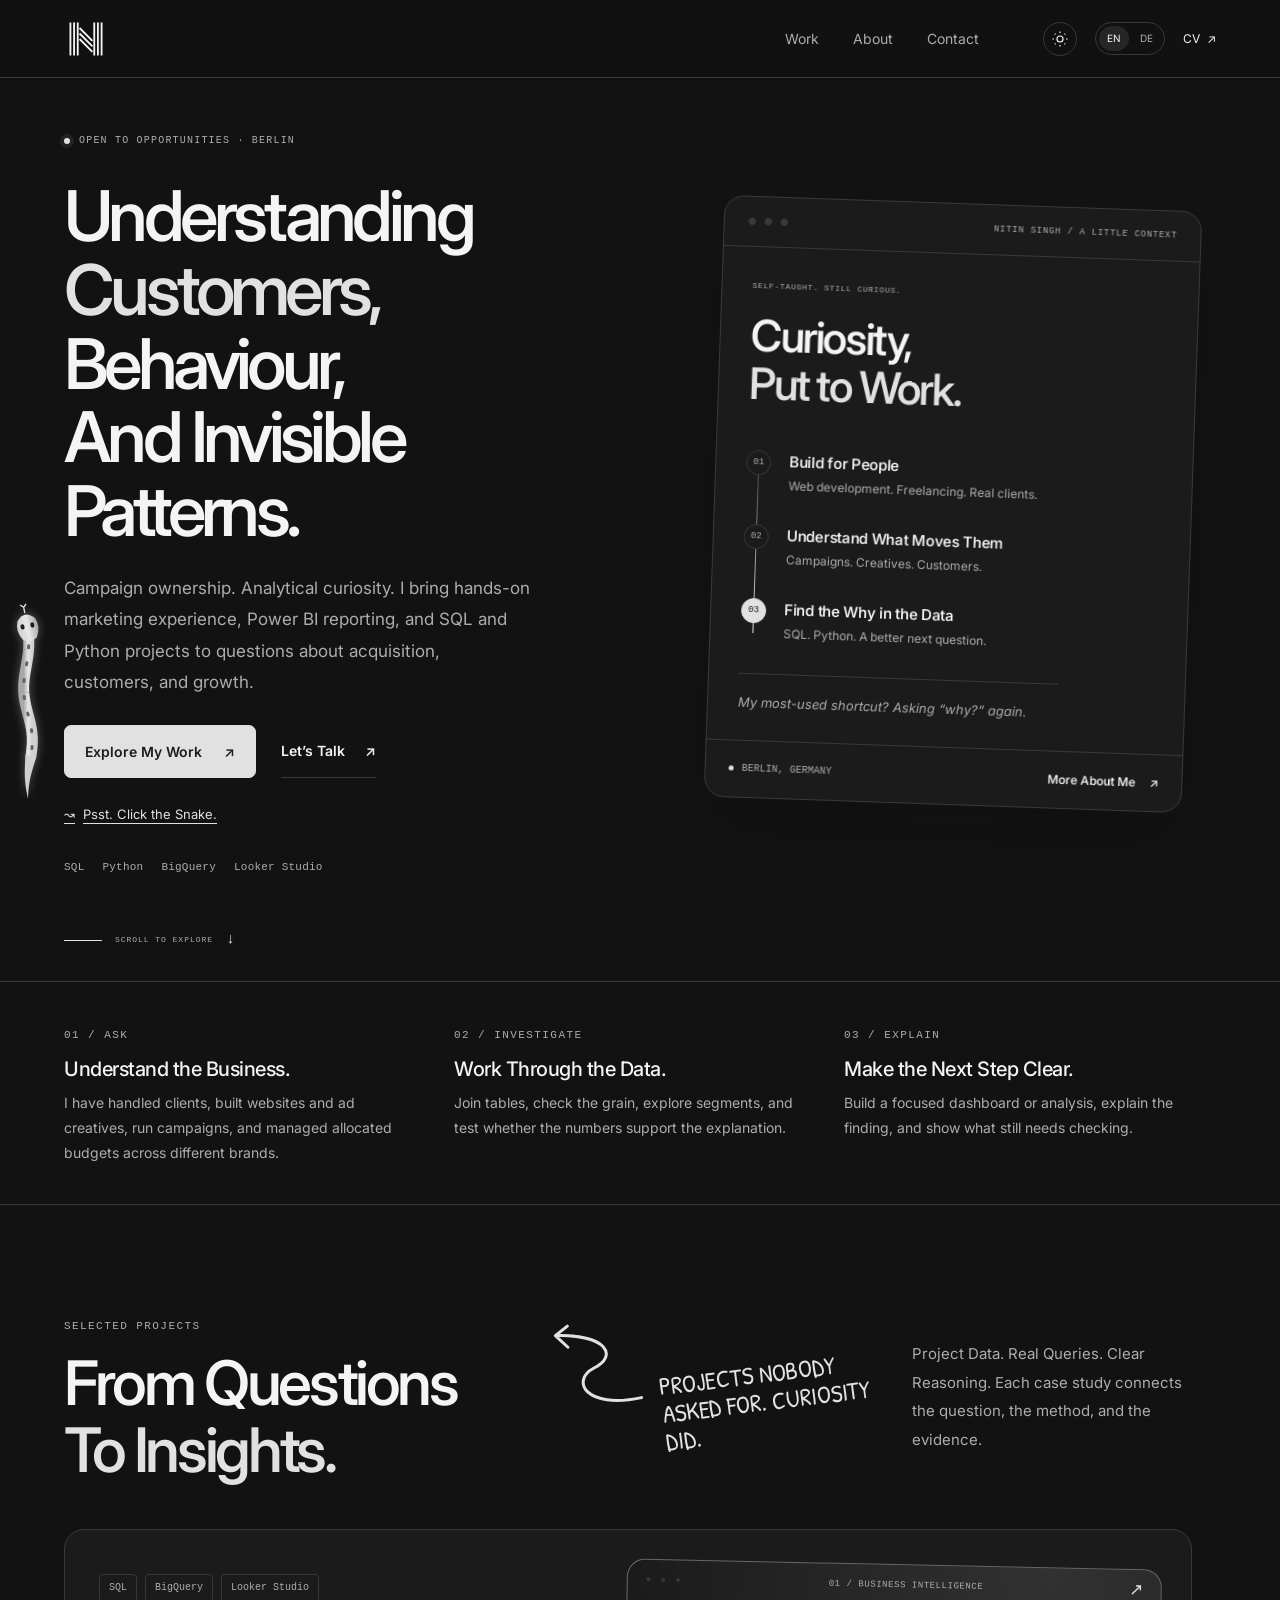
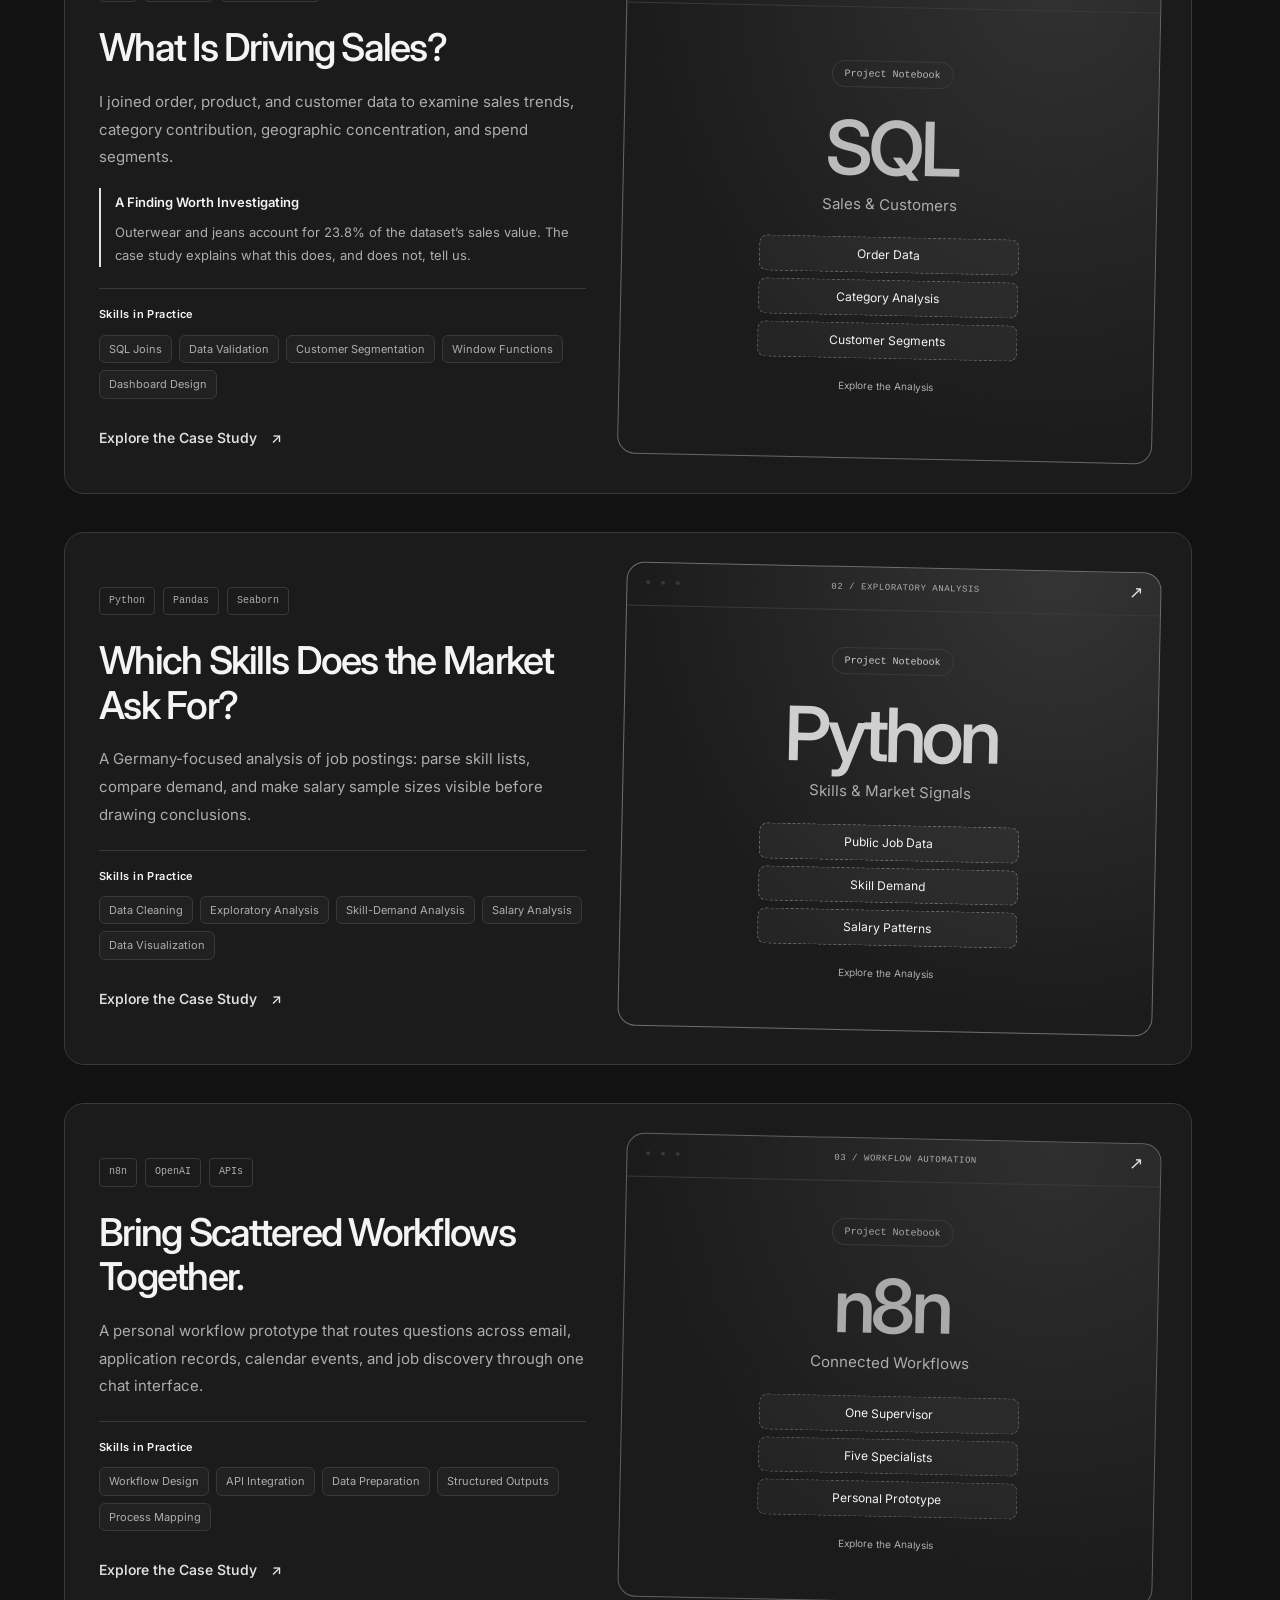
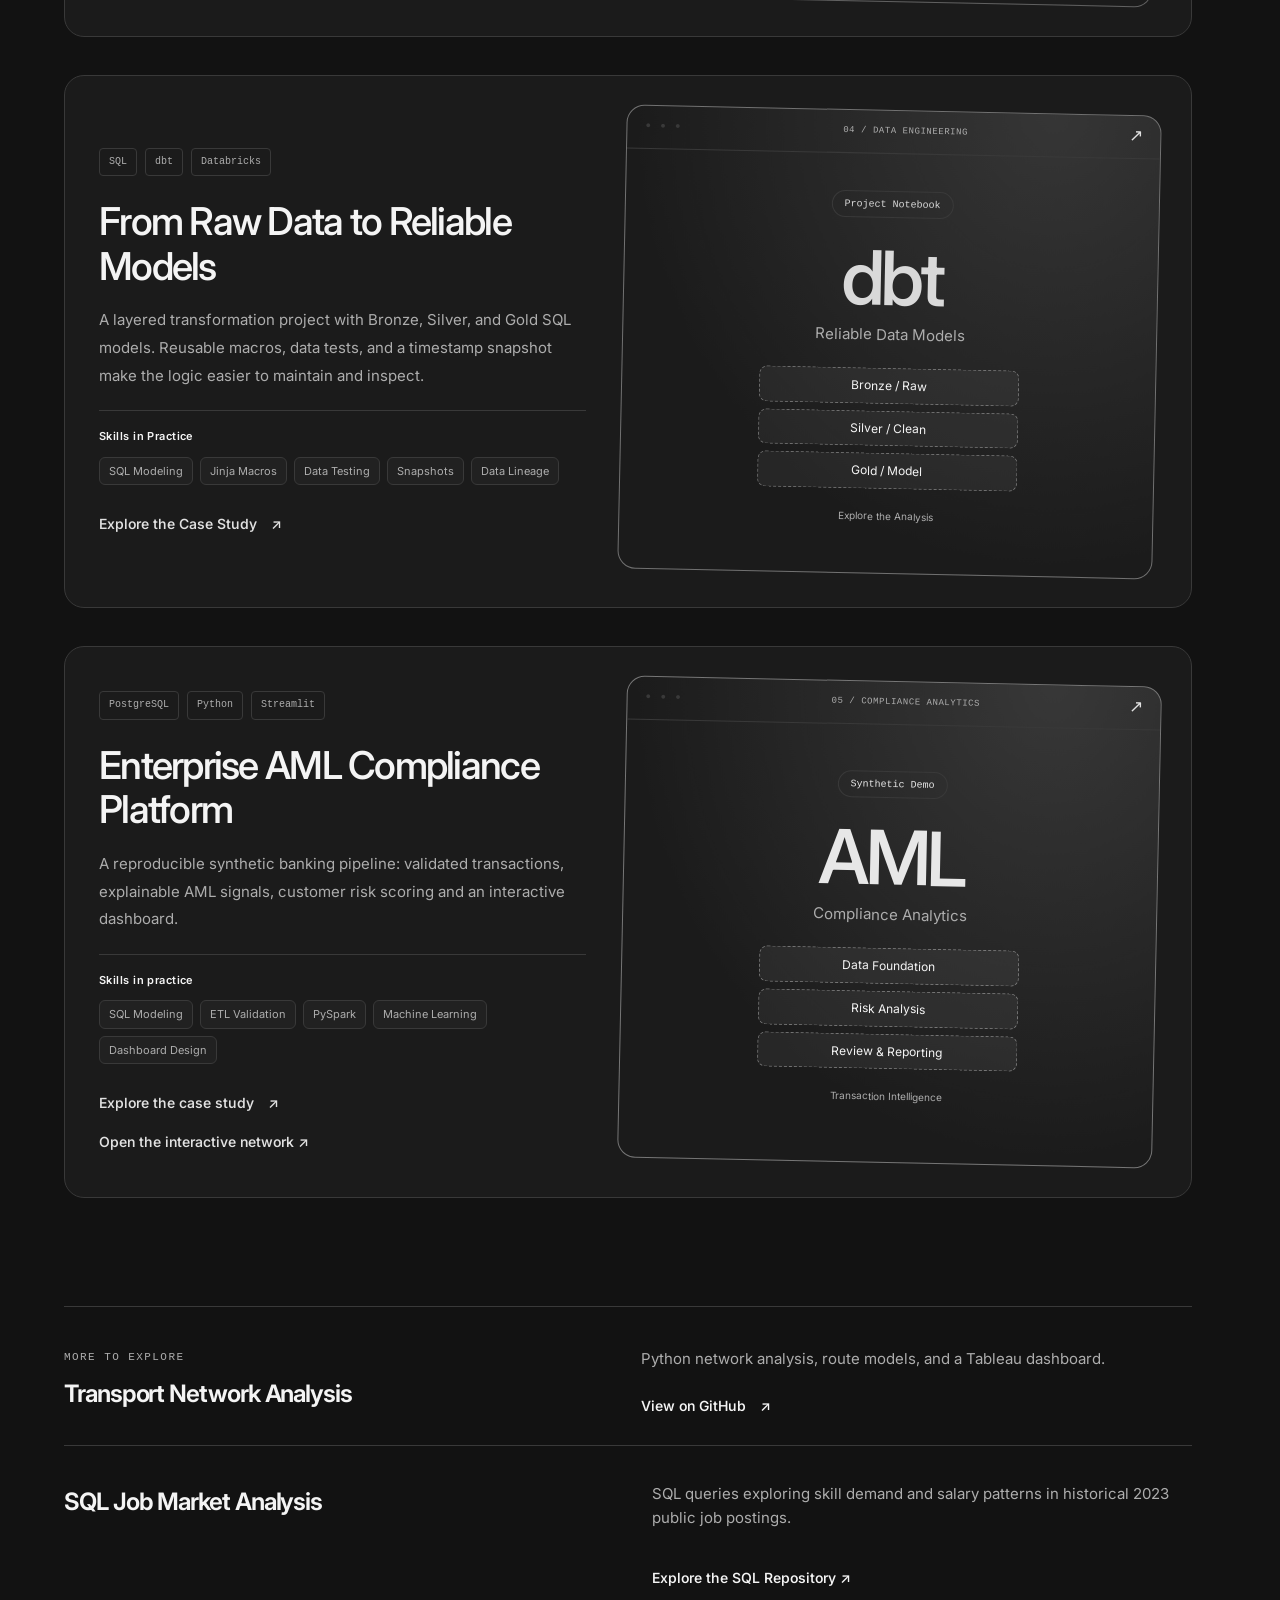
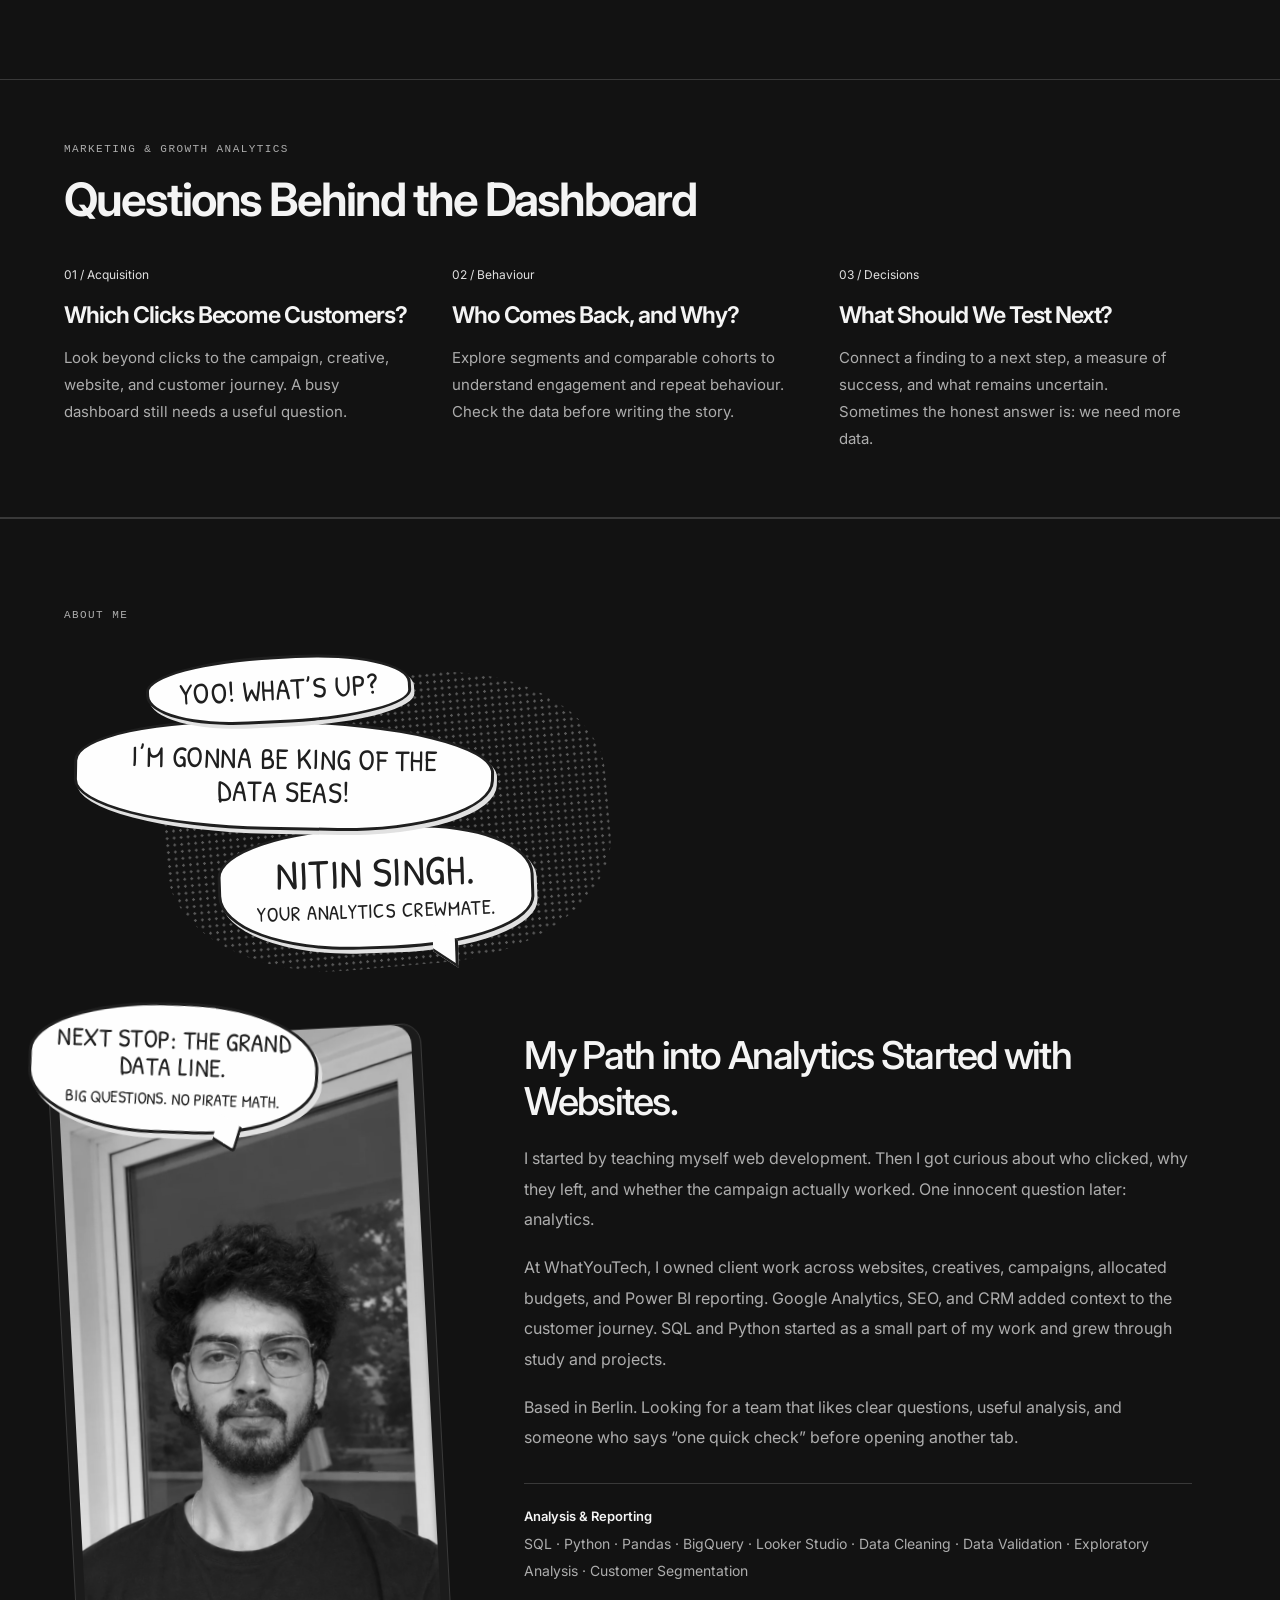
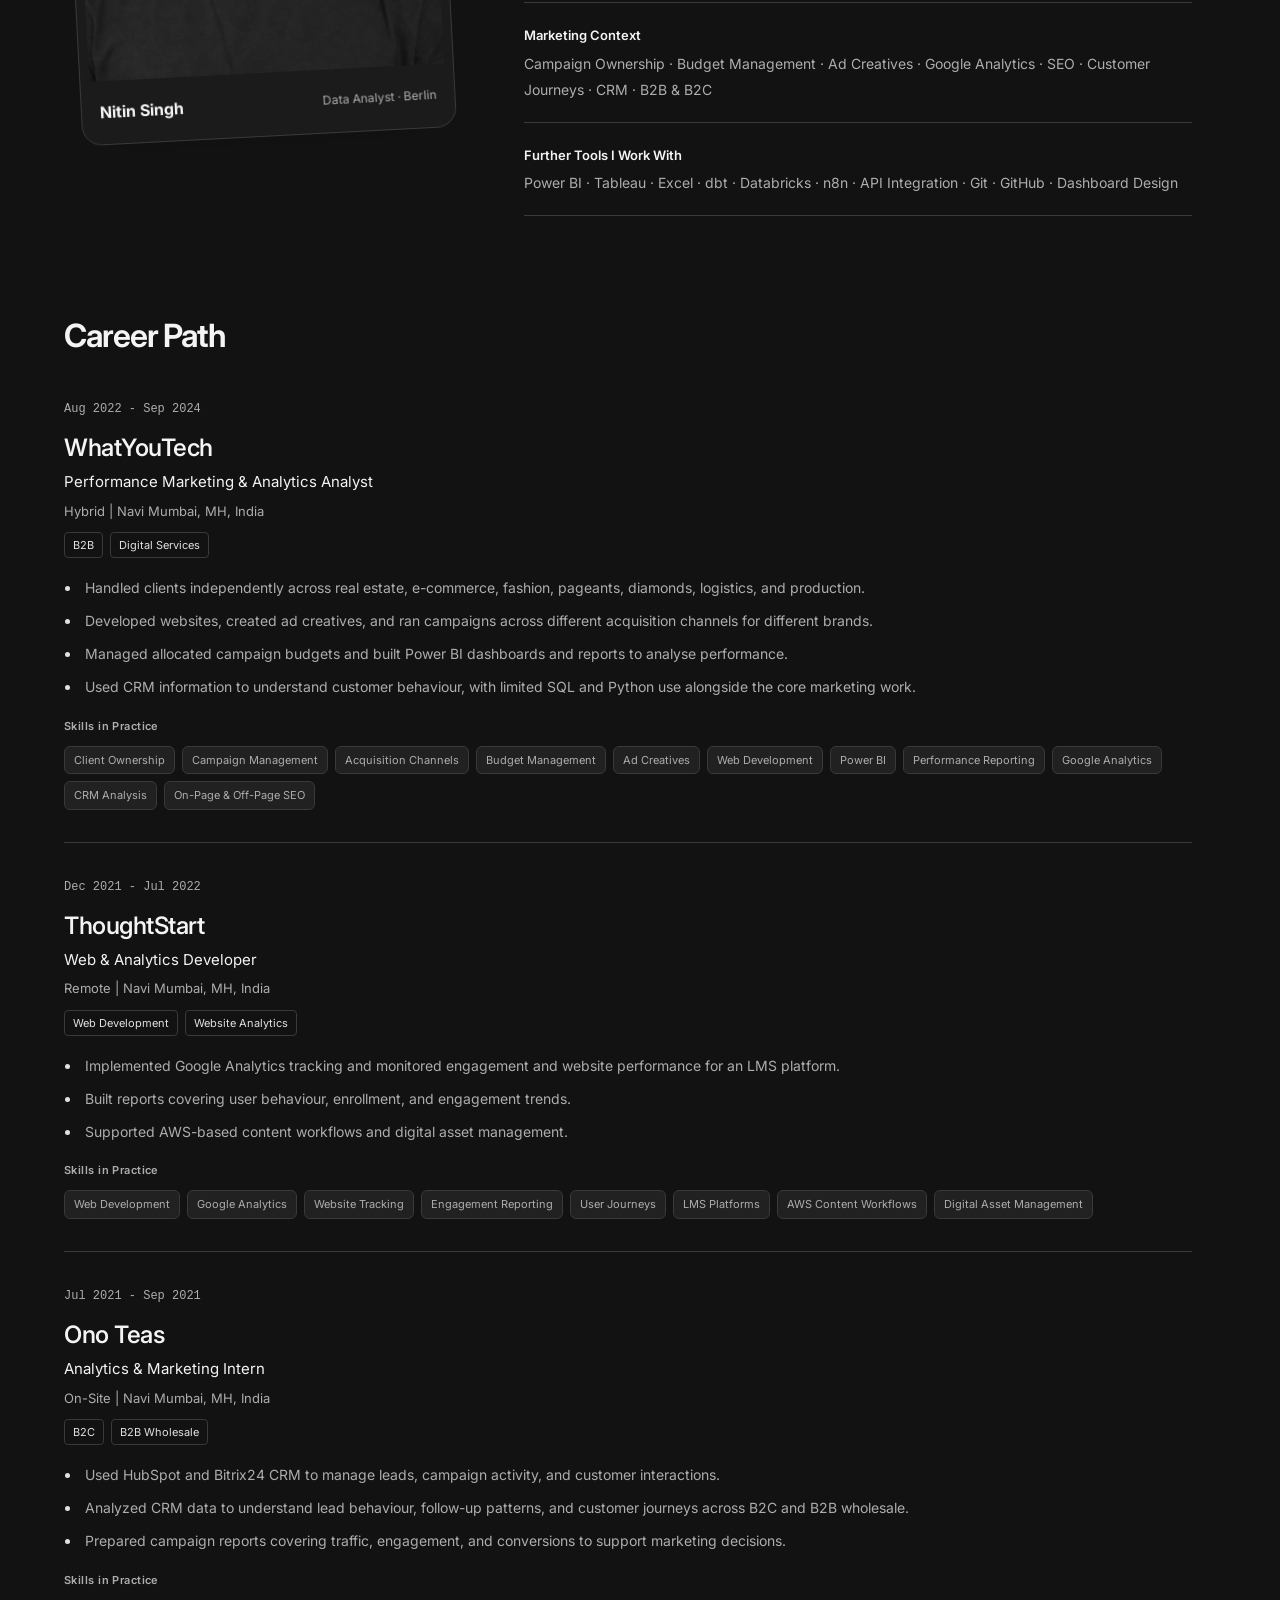
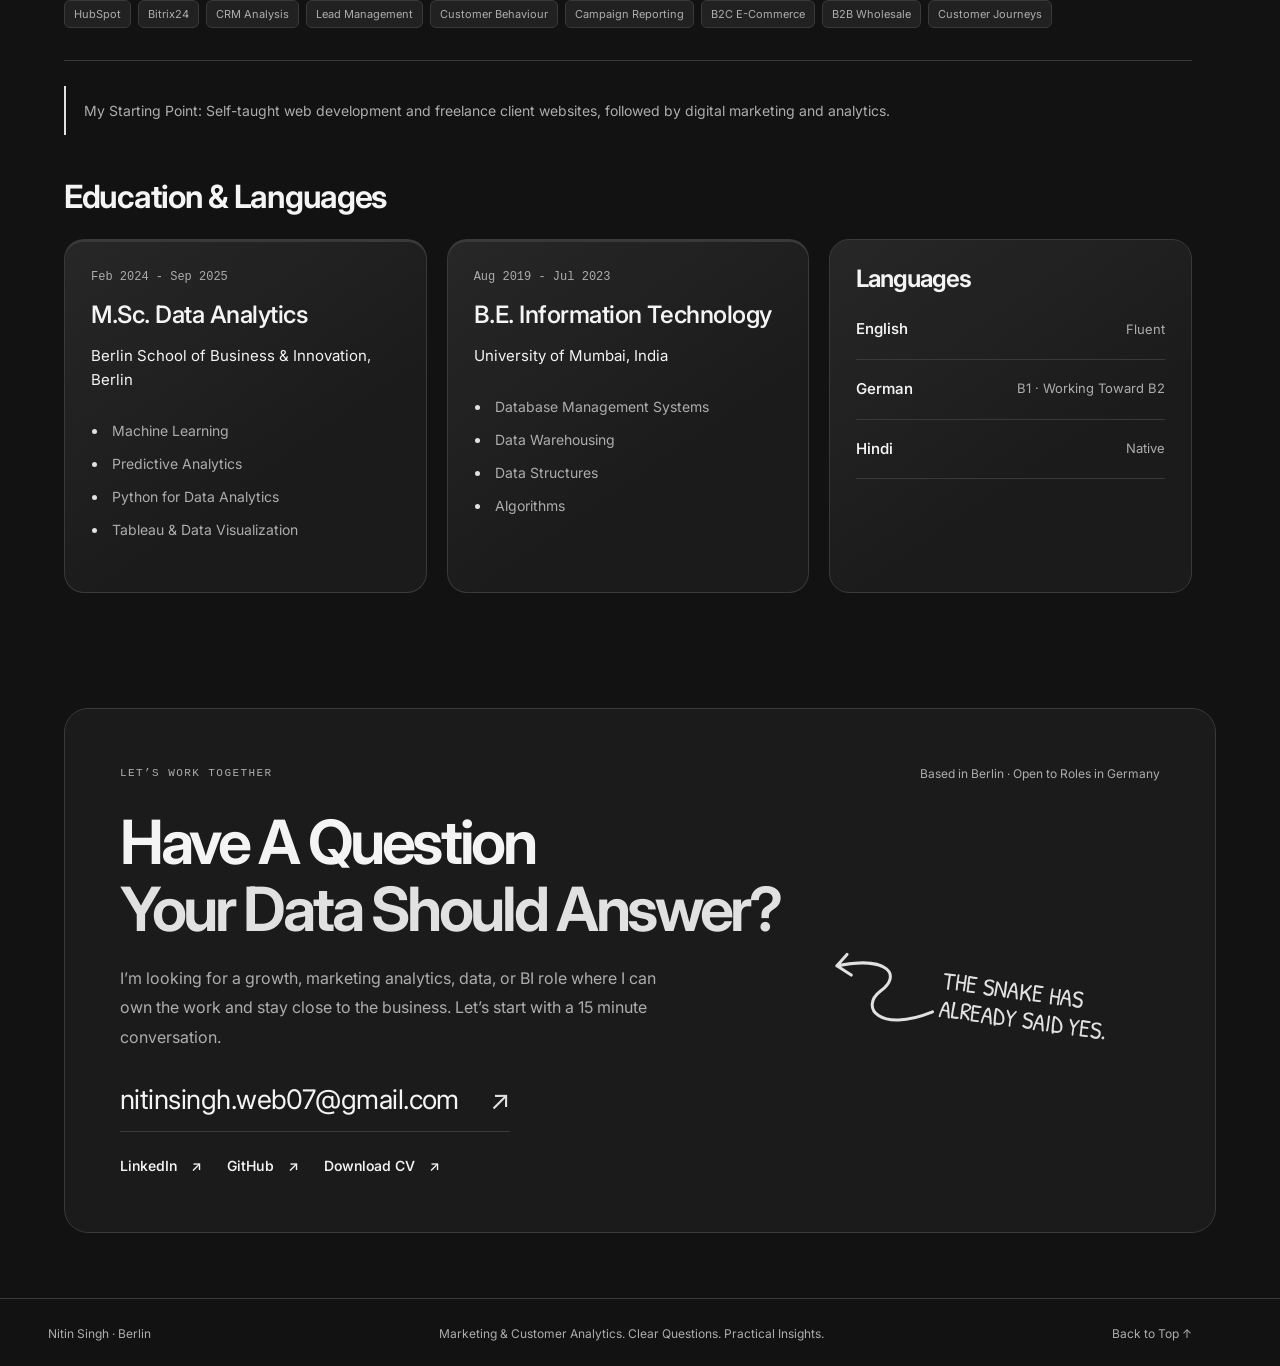
==== commit dbf1ad40: "Refresh portfolio with grey palette, striped N logo and AML review controls" ====
--- a/index.html
+++ b/index.html
@@ -1,23 +1,23 @@
 <!doctype html>
 <html lang="en" data-theme="dark"><head><meta charset="utf-8"><meta name="viewport" content="width=device-width,initial-scale=1">
 <script>try{document.documentElement.dataset.theme=localStorage.getItem('portfolio-theme')==='light'?'light':'dark'}catch(e){}</script>
-<title>Data Analyst · Marketing &amp; Customer Analytics | Nitin Singh</title><meta name="description" content="Nitin Singh, Berlin. SQL, Python, dashboards and workflow automation, grounded in marketing experience and inspectable project work."><meta name="theme-color" content="#101411">
+<title>Data Analyst · Marketing &amp; Customer Analytics | Nitin Singh</title><meta name="description" content="Nitin Singh, Berlin. SQL, Python, dashboards and workflow automation, grounded in marketing experience and inspectable project work."><meta name="theme-color" content="#131313">
 <link rel="canonical" href="https://nitinsinghdm.github.io/"><link rel="icon" href="favicon.svg" type="image/svg+xml">
 <meta property="og:title" content="Data Analyst · Marketing &amp; Customer Analytics | Nitin Singh"><meta property="og:description" content="Nitin Singh, Berlin. SQL, Python, dashboards and workflow automation, grounded in marketing experience and inspectable project work."><meta property="og:type" content="website"><meta property="og:url" content="https://nitinsinghdm.github.io/"><meta property="og:image" content="https://nitinsinghdm.github.io/assets/profile/profile_dp4.png"><meta name="twitter:card" content="summary">
 <link rel="stylesheet" href="style.css?v=20261015-python"><script defer src="script.js?v=20261015-python"></script></head><body>
 <a class="skip-link" href="#main"><span data-en="Skip to Content" data-de="Zum Inhalt">Skip to Content</span></a><div class="reading-progress" aria-hidden="true"></div>
-<header class="site-header"><a class="wordmark" href="index.html" aria-label="Nitin Singh home">ns<span>.</span></a>
+<header class="site-header"><a class="wordmark" href="index.html" aria-label="Nitin Singh home"><svg aria-hidden="true" focusable="false" viewBox="0 0 96 96" fill="none"><path d="M14 12V84 M22 12V84 M30 12V84 M66 12V84 M74 12V84 M82 12V84 M34 24L62 52 M34 36L62 64 M34 48L62 76" stroke="currentColor" stroke-width="4"/></svg></a>
 <nav aria-label="Main navigation"><a class="nav-link" href="index.html#work"><span data-en="Work" data-de="Projekte">Work</span><span aria-hidden="true">↗</span></a><a class="nav-link" href="index.html#about"><span data-en="About" data-de="Über mich">About</span><span aria-hidden="true">↗</span></a><a class="nav-link" href="index.html#contact"><span data-en="Contact" data-de="Kontakt">Contact</span><span aria-hidden="true">↗</span></a></nav>
 <div class="header-actions"><button class="theme-toggle" type="button" aria-label="Switch to light mode" aria-pressed="false"><svg width="18" height="18" viewbox="0 0 24 24" fill="none" stroke="currentColor" stroke-width="1.6" aria-hidden="true"><circle cx="12" cy="12" r="4"></circle><path d="M12 2v2m0 16v2M2 12h2m16 0h2M5 5l1 1m12 12 1 1M5 19l1-1M18 6l1-1"></path></svg></button><div class="language-switch" role="group" aria-label="Language"><button data-lang="en" aria-pressed="true">EN</button><button data-lang="de" aria-pressed="false">DE</button></div><a class="cv-link" href="assets/nitin_singh_da_cv.pdf" target="_blank" rel="noopener noreferrer"><span data-en="CV" data-de="Lebenslauf">CV</span><span aria-hidden="true">↗</span></a></div></header><main id="main"><section class="hero wrap" id="home"><div class="hero-copy"><p class="eyebrow"><span class="status-dot" aria-hidden="true"></span><span data-en="OPEN TO OPPORTUNITIES · BERLIN" data-de="OFFEN FÜR NEUE AUFGABEN · BERLIN">OPEN TO OPPORTUNITIES · BERLIN</span></p><h1 class="hero-title"><span class="title-line"><span data-en="Understanding" data-de="Ich verstehe">Understanding</span></span><span class="title-line accent"><span data-en="Customers," data-de="Kunden,">Customers,</span></span><span class="title-line"><span data-en="Behaviour," data-de="Verhalten">Behaviour,</span></span><span class="title-line"><span data-en="And Invisible" data-de="und verborgene">And Invisible</span></span><span class="title-line"><span data-en="Patterns." data-de="Muster.">Patterns.</span></span></h1><p class="hero-description" data-en="Campaign ownership. Analytical curiosity. I bring hands-on marketing experience, Power BI reporting, and SQL and Python projects to questions about acquisition, customers, and growth." data-de="Kampagnenverantwortung und analytische Neugier. Ich verbinde praktische Marketing-Erfahrung, Power-BI-Reporting sowie SQL- und Python-Projekte mit Fragen zu Kundengewinnung, Kundenverhalten und Wachstum.">Campaign ownership. Analytical curiosity. I bring hands-on marketing experience, Power BI reporting, and SQL and Python projects to questions about acquisition, customers, and growth.</p><div class="hero-actions"><a class="button primary" href="#work"><span data-en="Explore My Work" data-de="Projekte ansehen">Explore My Work</span><span aria-hidden="true">↗</span></a><a class="button secondary" href="#contact"><span data-en="Let’s Talk" data-de="Kontakt aufnehmen">Let’s Talk</span><span aria-hidden="true">↗</span></a></div><button class="snake-invite hero-snake-invite" type="button" aria-controls="snake-speech" aria-expanded="false"><span aria-hidden="true">↝</span> <span data-en="Psst. Click the Snake." data-de="Psst. Klick die Schlange.">Psst. Click the Snake.</span></button><div class="hero-toolset"><span>SQL</span><span>Python</span><span>BigQuery</span><span>Looker Studio</span></div></div>
 <div class="hero-card-wrap"><div class="hero-evidence personal-card"><div class="memo-top"><span class="memo-dots" aria-hidden="true">● ● ●</span><span class="eyebrow" data-en="NITIN SINGH / A LITTLE CONTEXT" data-de="NITIN SINGH / KURZ ZU MIR">NITIN SINGH / A LITTLE CONTEXT</span></div><div class="personal-body"><p class="eyebrow"><span data-en="SELF-TAUGHT. STILL CURIOUS." data-de="AUTODIDAKT. IMMER NEUGIERIG.">SELF-TAUGHT. STILL CURIOUS.</span></p><h2><span data-en="Curiosity," data-de="Neugier,">Curiosity,</span><br><span class="accent" data-en="Put to Work." data-de="die bewegt.">Put to Work.</span></h2><div class="journey"><div class="journey-row"><span class="journey-number">01</span><div><h3 data-en="Build for People" data-de="Für Menschen bauen">Build for People</h3><p data-en="Web development. Freelancing. Real clients." data-de="Webentwicklung. Freelancing. Echte Kunden.">Web development. Freelancing. Real clients.</p></div></div><div class="journey-row"><span class="journey-number">02</span><div><h3 data-en="Understand What Moves Them" data-de="Verstehen, was sie bewegt">Understand What Moves Them</h3><p data-en="Campaigns. Creatives. Customers." data-de="Kampagnen. Werbemittel. Kunden.">Campaigns. Creatives. Customers.</p></div></div><div class="journey-row"><span class="journey-number">03</span><div><h3 data-en="Find the Why in the Data" data-de="Das Warum in den Daten finden">Find the Why in the Data</h3><p data-en="SQL. Python. A better next question." data-de="SQL. Python. Die nächste gute Frage.">SQL. Python. A better next question.</p></div></div></div><p class="personal-note"><span data-en="My most-used shortcut? Asking “why?” again." data-de="Mein liebster Shortcut? Noch einmal „Warum?“ fragen.">My most-used shortcut? Asking “why?” again.</span></p></div><div class="memo-bottom"><span><i class="status-dot" aria-hidden="true"></i><span data-en="BERLIN, GERMANY" data-de="BERLIN, DEUTSCHLAND">BERLIN, GERMANY</span></span><a class="text-link" href="#about"><span data-en="More About Me" data-de="Mehr über mich">More About Me</span><span aria-hidden="true">↗</span></a></div></div></div><a class="scroll-cue" href="#work"><span class="scroll-cue-line" aria-hidden="true"></span><span data-en="SCROLL TO EXPLORE" data-de="SCROLLEN &amp; ENTDECKEN">SCROLL TO EXPLORE</span><span aria-hidden="true">↓</span></a></section>
 <section class="capabilities wrap reveal" aria-label="What I bring"><div><span class="eyebrow" data-en="01 / ASK" data-de="01 / FRAGEN">01 / ASK</span><h2 data-en="Understand the Business." data-de="Das Geschäft verstehen.">Understand the Business.</h2><p data-en="I have handled clients, built websites and ad creatives, run campaigns, and managed allocated budgets across different brands." data-de="Ich habe Kunden eigenständig betreut, Websites und Werbemittel erstellt, Kampagnen umgesetzt und zugewiesene Budgets für verschiedene Marken verwaltet.">I have handled clients, built websites and ad creatives, run campaigns, and managed allocated budgets across different brands.</p></div><div><span class="eyebrow" data-en="02 / INVESTIGATE" data-de="02 / ANALYSIEREN">02 / INVESTIGATE</span><h2 data-en="Work Through the Data." data-de="Die Daten verstehen.">Work Through the Data.</h2><p data-en="Join tables, check the grain, explore segments, and test whether the numbers support the explanation." data-de="Tabellen verbinden, die Datenebene prüfen, Segmente untersuchen und Erklärungen anhand der Zahlen bewerten.">Join tables, check the grain, explore segments, and test whether the numbers support the explanation.</p></div><div><span class="eyebrow" data-en="03 / EXPLAIN" data-de="03 / ERKLÄREN">03 / EXPLAIN</span><h2 data-en="Make the Next Step Clear." data-de="Den nächsten Schritt klären.">Make the Next Step Clear.</h2><p data-en="Build a focused dashboard or analysis, explain the finding, and show what still needs checking." data-de="Ein fokussiertes Dashboard oder eine Analyse erstellen, das Ergebnis erklären und offene Fragen sichtbar machen.">Build a focused dashboard or analysis, explain the finding, and show what still needs checking.</p></div></section>
 <section class="work-section wrap" id="work"><div class="section-heading reveal"><div><span class="eyebrow" data-en="SELECTED PROJECTS" data-de="AUSGEWÄHLTE PROJEKTE">SELECTED PROJECTS</span><h2><span data-en="From Questions" data-de="Von Fragen">From Questions</span><br><span class="accent" data-en="To Insights." data-de="zu Erkenntnissen.">To Insights.</span></h2></div><div class="heading-aside"><svg viewBox="0 0 100 100" width="100" height="100" fill="none" aria-hidden="true"><path d="M91 88C33 93 23 62 47 53C73 44 65 21 13 16M13 16l13-8M13 16l11 13" stroke="currentColor" stroke-width="3" stroke-linecap="round" stroke-linejoin="round"/></svg><span data-en="Projects Nobody Asked For. Curiosity Did." data-de="Niemand hat diese Projekte bestellt. Meine Neugier schon.">Projects Nobody Asked For. Curiosity Did.</span></div><p data-en="Project Data. Real Queries. Clear Reasoning. Each case study connects the question, the method, and the evidence." data-de="Projektdaten. Echter Code. Klare Gedanken. Jede Fallstudie verbindet Frage, Methode und Belege.">Project Data. Real Queries. Clear Reasoning. Each case study connects the question, the method, and the evidence.</p></div>
-<div class="project-stack"><article class="project-card featured reveal"><a class="project-image concept-cover" href="ecommerce.html" aria-label="Read the e-commerce case study" style="--cover-accent:#a7c77c"><div class="window-top"><span class="window-dots" aria-hidden="true">● ● ●</span><span class="window-label">01 / BUSINESS INTELLIGENCE</span><span class="window-arrow" aria-hidden="true">↗</span></div><div class="aml-blueprint"><span class="build-badge">Project Notebook</span><strong>SQL</strong><p>Sales &amp; Customers</p><div class="blueprint-layers"><span>Order Data</span><span>Category Analysis</span><span>Customer Segments</span></div><small>Explore the Analysis</small></div></a><div class="project-info"><div class="project-tags"><span>SQL</span><span>BigQuery</span><span>Looker Studio</span></div><h3 data-en="What Is Driving Sales?" data-de="Was treibt den Umsatz?">What Is Driving Sales?</h3><p data-en="I joined order, product, and customer data to examine sales trends, category contribution, geographic concentration, and spend segments." data-de="Ich habe Bestell-, Produkt- und Kundendaten verbunden, um Umsatztrends, Kategorien, geografische Verteilung und Ausgabensegmente zu untersuchen.">I joined order, product, and customer data to examine sales trends, category contribution, geographic concentration, and spend segments.</p><div class="project-finding"><strong data-en="A Finding Worth Investigating" data-de="Ein Ergebnis für die weitere Analyse">A Finding Worth Investigating</strong><p data-en="Outerwear and jeans account for 23.8% of the dataset’s sales value. The case study explains what this does, and does not, tell us." data-de="Jacken/Mäntel und Jeans machen 23,8 % des Umsatzwerts aus. Die Fallstudie zeigt, was sich daraus ableiten lässt.">Outerwear and jeans account for 23.8% of the dataset’s sales value. The case study explains what this does, and does not, tell us.</p></div><div class="skill-panel"><p class="skill-label" data-en="Skills in Practice" data-de="Skills in der Praxis">Skills in Practice</p><ul class="skill-chips"><li>SQL Joins</li><li>Data Validation</li><li>Customer Segmentation</li><li>Window Functions</li><li>Dashboard Design</li></ul></div><a class="text-link" href="ecommerce.html"><span data-en="Explore the Case Study" data-de="Fallstudie ansehen">Explore the Case Study</span><span aria-hidden="true">↗</span></a></div></article>
-<article class="project-card reveal"><a class="project-image concept-cover" href="job-market.html" aria-label="Read the job market case study" style="--cover-accent:#bddb91"><div class="window-top"><span class="window-dots" aria-hidden="true">● ● ●</span><span class="window-label">02 / EXPLORATORY ANALYSIS</span><span class="window-arrow" aria-hidden="true">↗</span></div><div class="aml-blueprint"><span class="build-badge">Project Notebook</span><strong>Python</strong><p>Skills &amp; Market Signals</p><div class="blueprint-layers"><span>Public Job Data</span><span>Skill Demand</span><span>Salary Patterns</span></div><small>Explore the Analysis</small></div></a><div class="project-info"><div class="project-tags"><span>Python</span><span>Pandas</span><span>Seaborn</span></div><h3 data-en="Which Skills Does the Market Ask For?" data-de="Welche Fähigkeiten sucht der Markt?">Which Skills Does the Market Ask For?</h3><p data-en="A Germany-focused analysis of job postings: parse skill lists, compare demand, and make salary sample sizes visible before drawing conclusions." data-de="Eine Analyse von Stellenanzeigen in Deutschland: Skill-Listen aufbereiten, Nachfrage vergleichen und Stichprobengrößen bei Gehältern berücksichtigen.">A Germany-focused analysis of job postings: parse skill lists, compare demand, and make salary sample sizes visible before drawing conclusions.</p><div class="skill-panel"><p class="skill-label" data-en="Skills in Practice" data-de="Skills in der Praxis">Skills in Practice</p><ul class="skill-chips"><li>Data Cleaning</li><li>Exploratory Analysis</li><li>Skill-Demand Analysis</li><li>Salary Analysis</li><li>Data Visualization</li></ul></div><a class="text-link" href="job-market.html"><span data-en="Explore the Case Study" data-de="Fallstudie ansehen">Explore the Case Study</span><span aria-hidden="true">↗</span></a></div></article>
-<article class="project-card reveal"><a class="project-image concept-cover" href="automation.html" aria-label="Read the workflow automation case study" style="--cover-accent:#92b86b"><div class="window-top"><span class="window-dots" aria-hidden="true">● ● ●</span><span class="window-label">03 / WORKFLOW AUTOMATION</span><span class="window-arrow" aria-hidden="true">↗</span></div><div class="aml-blueprint"><span class="build-badge">Project Notebook</span><strong>n8n</strong><p>Connected Workflows</p><div class="blueprint-layers"><span>One Supervisor</span><span>Five Specialists</span><span>Personal Prototype</span></div><small>Explore the Analysis</small></div></a><div class="project-info"><div class="project-tags"><span>n8n</span><span>OpenAI</span><span>APIs</span></div><h3 data-en="Bring Scattered Workflows Together." data-de="Verstreute Abläufe zusammenführen.">Bring Scattered Workflows Together.</h3><p data-en="A personal workflow prototype that routes questions across email, application records, calendar events, and job discovery through one chat interface." data-de="Ein persönlicher Workflow-Prototyp, der Fragen zu E-Mails, Bewerbungsdaten, Kalendereinträgen und Jobsuche über eine Chat-Oberfläche weiterleitet.">A personal workflow prototype that routes questions across email, application records, calendar events, and job discovery through one chat interface.</p><div class="skill-panel"><p class="skill-label" data-en="Skills in Practice" data-de="Skills in der Praxis">Skills in Practice</p><ul class="skill-chips"><li>Workflow Design</li><li>API Integration</li><li>Data Preparation</li><li>Structured Outputs</li><li>Process Mapping</li></ul></div><a class="text-link" href="automation.html"><span data-en="Explore the Case Study" data-de="Fallstudie ansehen">Explore the Case Study</span><span aria-hidden="true">↗</span></a></div></article>
-<article class="project-card reveal"><a class="project-image concept-cover" href="data-pipeline.html" aria-label="Read the data pipeline case study" style="--cover-accent:#c6e59c"><div class="window-top"><span class="window-dots" aria-hidden="true">● ● ●</span><span class="window-label">04 / DATA ENGINEERING</span><span class="window-arrow" aria-hidden="true">↗</span></div><div class="aml-blueprint"><span class="build-badge">Project Notebook</span><strong>dbt</strong><p>Reliable Data Models</p><div class="blueprint-layers"><span>Bronze / Raw</span><span>Silver / Clean</span><span>Gold / Model</span></div><small>Explore the Analysis</small></div></a><div class="project-info"><div class="project-tags"><span>SQL</span><span>dbt</span><span>Databricks</span></div><h3 data-en="From Raw Data to Reliable Models" data-de="Von Rohdaten zu verlässlichen Modellen">From Raw Data to Reliable Models</h3><p data-en="A layered transformation project with Bronze, Silver, and Gold SQL models. Reusable macros, data tests, and a timestamp snapshot make the logic easier to maintain and inspect." data-de="Ein Transformationsprojekt mit SQL-Modellen in Bronze-, Silver- und Gold-Schichten. Wiederverwendbare Makros, Datentests und ein zeitstempelbasierter Snapshot machen die Logik nachvollziehbar und wartbar.">A layered transformation project with Bronze, Silver, and Gold SQL models. Reusable macros, data tests, and a timestamp snapshot make the logic easier to maintain and inspect.</p><div class="skill-panel"><p class="skill-label" data-en="Skills in Practice" data-de="Skills in der Praxis">Skills in Practice</p><ul class="skill-chips"><li>SQL Modeling</li><li>Jinja Macros</li><li>Data Testing</li><li>Snapshots</li><li>Data Lineage</li></ul></div><a class="text-link" href="data-pipeline.html"><span data-en="Explore the Case Study" data-de="Fallstudie ansehen">Explore the Case Study</span><span aria-hidden="true">↗</span></a></div></article>
-<article class="project-card reveal aml-card"><a class="project-image concept-cover" href="aml.html" aria-label="Explore the AML project" style="--cover-accent:#d2f783"><div class="window-top"><span class="window-dots" aria-hidden="true">● ● ●</span><span class="window-label">05 / COMPLIANCE ANALYTICS</span><span class="window-arrow" aria-hidden="true">↗</span></div><div class="aml-blueprint"><span class="build-badge">Synthetic Demo</span><strong>AML</strong><p>Compliance Analytics</p><div class="blueprint-layers"><span>Data Foundation</span><span>Risk Analysis</span><span>Review &amp; Reporting</span></div><small>Transaction Intelligence</small></div></a><div class="project-info"><div class="project-tags"><span>PostgreSQL</span><span>Python</span><span>Streamlit</span></div><h3>Enterprise AML Compliance Platform</h3><p data-en="A reproducible synthetic banking pipeline: validated transactions, explainable AML signals, customer risk scoring and an interactive dashboard." data-de="Eine reproduzierbare Pipeline mit synthetischen Bankdaten: validierte Transaktionen, erklärbare AML-Signale, Kundenrisikobewertung und ein interaktives Dashboard.">A reproducible synthetic banking pipeline: validated transactions, explainable AML signals, customer risk scoring and an interactive dashboard.</p><div class="skill-panel"><p class="skill-label" data-en="Skills in practice" data-de="Skills in der Praxis">Skills in practice</p><ul class="skill-chips"><li>SQL Modeling</li><li>ETL Validation</li><li>PySpark</li><li>Machine Learning</li><li>Dashboard Design</li></ul></div><a class="text-link" href="aml.html"><span data-en="Explore the case study" data-de="Fallstudie ansehen">Explore the case study</span> ↗</a><a class="text-link" href="aml-network/" style="display:block;margin-top:16px"><span data-en="Open the interactive network" data-de="Interaktives Netzwerk öffnen">Open the interactive network</span> ↗</a></div></article>
+<div class="project-stack"><article class="project-card featured reveal"><a class="project-image concept-cover" href="ecommerce.html" aria-label="Read the e-commerce case study" style="--cover-accent:#bbbbbb"><div class="window-top"><span class="window-dots" aria-hidden="true">● ● ●</span><span class="window-label">01 / BUSINESS INTELLIGENCE</span><span class="window-arrow" aria-hidden="true">↗</span></div><div class="aml-blueprint"><span class="build-badge">Project Notebook</span><strong>SQL</strong><p>Sales &amp; Customers</p><div class="blueprint-layers"><span>Order Data</span><span>Category Analysis</span><span>Customer Segments</span></div><small>Explore the Analysis</small></div></a><div class="project-info"><div class="project-tags"><span>SQL</span><span>BigQuery</span><span>Looker Studio</span></div><h3 data-en="What Is Driving Sales?" data-de="Was treibt den Umsatz?">What Is Driving Sales?</h3><p data-en="I joined order, product, and customer data to examine sales trends, category contribution, geographic concentration, and spend segments." data-de="Ich habe Bestell-, Produkt- und Kundendaten verbunden, um Umsatztrends, Kategorien, geografische Verteilung und Ausgabensegmente zu untersuchen.">I joined order, product, and customer data to examine sales trends, category contribution, geographic concentration, and spend segments.</p><div class="project-finding"><strong data-en="A Finding Worth Investigating" data-de="Ein Ergebnis für die weitere Analyse">A Finding Worth Investigating</strong><p data-en="Outerwear and jeans account for 23.8% of the dataset’s sales value. The case study explains what this does, and does not, tell us." data-de="Jacken/Mäntel und Jeans machen 23,8 % des Umsatzwerts aus. Die Fallstudie zeigt, was sich daraus ableiten lässt.">Outerwear and jeans account for 23.8% of the dataset’s sales value. The case study explains what this does, and does not, tell us.</p></div><div class="skill-panel"><p class="skill-label" data-en="Skills in Practice" data-de="Skills in der Praxis">Skills in Practice</p><ul class="skill-chips"><li>SQL Joins</li><li>Data Validation</li><li>Customer Segmentation</li><li>Window Functions</li><li>Dashboard Design</li></ul></div><a class="text-link" href="ecommerce.html"><span data-en="Explore the Case Study" data-de="Fallstudie ansehen">Explore the Case Study</span><span aria-hidden="true">↗</span></a></div></article>
+<article class="project-card reveal"><a class="project-image concept-cover" href="job-market.html" aria-label="Read the job market case study" style="--cover-accent:#cfcfcf"><div class="window-top"><span class="window-dots" aria-hidden="true">● ● ●</span><span class="window-label">02 / EXPLORATORY ANALYSIS</span><span class="window-arrow" aria-hidden="true">↗</span></div><div class="aml-blueprint"><span class="build-badge">Project Notebook</span><strong>Python</strong><p>Skills &amp; Market Signals</p><div class="blueprint-layers"><span>Public Job Data</span><span>Skill Demand</span><span>Salary Patterns</span></div><small>Explore the Analysis</small></div></a><div class="project-info"><div class="project-tags"><span>Python</span><span>Pandas</span><span>Seaborn</span></div><h3 data-en="Which Skills Does the Market Ask For?" data-de="Welche Fähigkeiten sucht der Markt?">Which Skills Does the Market Ask For?</h3><p data-en="A Germany-focused analysis of job postings: parse skill lists, compare demand, and make salary sample sizes visible before drawing conclusions." data-de="Eine Analyse von Stellenanzeigen in Deutschland: Skill-Listen aufbereiten, Nachfrage vergleichen und Stichprobengrößen bei Gehältern berücksichtigen.">A Germany-focused analysis of job postings: parse skill lists, compare demand, and make salary sample sizes visible before drawing conclusions.</p><div class="skill-panel"><p class="skill-label" data-en="Skills in Practice" data-de="Skills in der Praxis">Skills in Practice</p><ul class="skill-chips"><li>Data Cleaning</li><li>Exploratory Analysis</li><li>Skill-Demand Analysis</li><li>Salary Analysis</li><li>Data Visualization</li></ul></div><a class="text-link" href="job-market.html"><span data-en="Explore the Case Study" data-de="Fallstudie ansehen">Explore the Case Study</span><span aria-hidden="true">↗</span></a></div></article>
+<article class="project-card reveal"><a class="project-image concept-cover" href="automation.html" aria-label="Read the workflow automation case study" style="--cover-accent:#aaaaaa"><div class="window-top"><span class="window-dots" aria-hidden="true">● ● ●</span><span class="window-label">03 / WORKFLOW AUTOMATION</span><span class="window-arrow" aria-hidden="true">↗</span></div><div class="aml-blueprint"><span class="build-badge">Project Notebook</span><strong>n8n</strong><p>Connected Workflows</p><div class="blueprint-layers"><span>One Supervisor</span><span>Five Specialists</span><span>Personal Prototype</span></div><small>Explore the Analysis</small></div></a><div class="project-info"><div class="project-tags"><span>n8n</span><span>OpenAI</span><span>APIs</span></div><h3 data-en="Bring Scattered Workflows Together." data-de="Verstreute Abläufe zusammenführen.">Bring Scattered Workflows Together.</h3><p data-en="A personal workflow prototype that routes questions across email, application records, calendar events, and job discovery through one chat interface." data-de="Ein persönlicher Workflow-Prototyp, der Fragen zu E-Mails, Bewerbungsdaten, Kalendereinträgen und Jobsuche über eine Chat-Oberfläche weiterleitet.">A personal workflow prototype that routes questions across email, application records, calendar events, and job discovery through one chat interface.</p><div class="skill-panel"><p class="skill-label" data-en="Skills in Practice" data-de="Skills in der Praxis">Skills in Practice</p><ul class="skill-chips"><li>Workflow Design</li><li>API Integration</li><li>Data Preparation</li><li>Structured Outputs</li><li>Process Mapping</li></ul></div><a class="text-link" href="automation.html"><span data-en="Explore the Case Study" data-de="Fallstudie ansehen">Explore the Case Study</span><span aria-hidden="true">↗</span></a></div></article>
+<article class="project-card reveal"><a class="project-image concept-cover" href="data-pipeline.html" aria-label="Read the data pipeline case study" style="--cover-accent:#d9d9d9"><div class="window-top"><span class="window-dots" aria-hidden="true">● ● ●</span><span class="window-label">04 / DATA ENGINEERING</span><span class="window-arrow" aria-hidden="true">↗</span></div><div class="aml-blueprint"><span class="build-badge">Project Notebook</span><strong>dbt</strong><p>Reliable Data Models</p><div class="blueprint-layers"><span>Bronze / Raw</span><span>Silver / Clean</span><span>Gold / Model</span></div><small>Explore the Analysis</small></div></a><div class="project-info"><div class="project-tags"><span>SQL</span><span>dbt</span><span>Databricks</span></div><h3 data-en="From Raw Data to Reliable Models" data-de="Von Rohdaten zu verlässlichen Modellen">From Raw Data to Reliable Models</h3><p data-en="A layered transformation project with Bronze, Silver, and Gold SQL models. Reusable macros, data tests, and a timestamp snapshot make the logic easier to maintain and inspect." data-de="Ein Transformationsprojekt mit SQL-Modellen in Bronze-, Silver- und Gold-Schichten. Wiederverwendbare Makros, Datentests und ein zeitstempelbasierter Snapshot machen die Logik nachvollziehbar und wartbar.">A layered transformation project with Bronze, Silver, and Gold SQL models. Reusable macros, data tests, and a timestamp snapshot make the logic easier to maintain and inspect.</p><div class="skill-panel"><p class="skill-label" data-en="Skills in Practice" data-de="Skills in der Praxis">Skills in Practice</p><ul class="skill-chips"><li>SQL Modeling</li><li>Jinja Macros</li><li>Data Testing</li><li>Snapshots</li><li>Data Lineage</li></ul></div><a class="text-link" href="data-pipeline.html"><span data-en="Explore the Case Study" data-de="Fallstudie ansehen">Explore the Case Study</span><span aria-hidden="true">↗</span></a></div></article>
+<article class="project-card reveal aml-card"><a class="project-image concept-cover" href="aml.html" aria-label="Explore the AML project" style="--cover-accent:#e7e7e7"><div class="window-top"><span class="window-dots" aria-hidden="true">● ● ●</span><span class="window-label">05 / COMPLIANCE ANALYTICS</span><span class="window-arrow" aria-hidden="true">↗</span></div><div class="aml-blueprint"><span class="build-badge">Synthetic Demo</span><strong>AML</strong><p>Compliance Analytics</p><div class="blueprint-layers"><span>Data Foundation</span><span>Risk Analysis</span><span>Review &amp; Reporting</span></div><small>Transaction Intelligence</small></div></a><div class="project-info"><div class="project-tags"><span>PostgreSQL</span><span>Python</span><span>Streamlit</span></div><h3>Enterprise AML Compliance Platform</h3><p data-en="A reproducible synthetic banking pipeline: validated transactions, explainable AML signals, customer risk scoring and an interactive dashboard." data-de="Eine reproduzierbare Pipeline mit synthetischen Bankdaten: validierte Transaktionen, erklärbare AML-Signale, Kundenrisikobewertung und ein interaktives Dashboard.">A reproducible synthetic banking pipeline: validated transactions, explainable AML signals, customer risk scoring and an interactive dashboard.</p><div class="skill-panel"><p class="skill-label" data-en="Skills in practice" data-de="Skills in der Praxis">Skills in practice</p><ul class="skill-chips"><li>SQL Modeling</li><li>ETL Validation</li><li>PySpark</li><li>Machine Learning</li><li>Dashboard Design</li></ul></div><a class="text-link" href="aml.html"><span data-en="Explore the case study" data-de="Fallstudie ansehen">Explore the case study</span> ↗</a><a class="text-link" href="aml-network/" style="display:block;margin-top:16px"><span data-en="Open the interactive network" data-de="Interaktives Netzwerk öffnen">Open the interactive network</span> ↗</a></div></article>
 </div><div class="more-work reveal"><div><span class="eyebrow" data-en="MORE TO EXPLORE" data-de="WEITERE ARBEITEN">MORE TO EXPLORE</span><h3 data-en="Transport Network Analysis" data-de="Analyse von Verkehrsnetzen">Transport Network Analysis</h3></div><div><p data-en="Python network analysis, route models, and a Tableau dashboard." data-de="Python-Netzwerkanalyse, Routenmodelle und ein Tableau-Dashboard.">Python network analysis, route models, and a Tableau dashboard.</p><a class="text-link" href="https://github.com/nitinsinghdm/Transport-Network-Analysis-and-Optimization" target="_blank" rel="noopener noreferrer"><span data-en="View on GitHub" data-de="Auf GitHub ansehen">View on GitHub</span><span aria-hidden="true">↗</span></a></div><article class="extra-project"><h3>SQL Job Market Analysis</h3><p>SQL queries exploring skill demand and salary patterns in historical 2023 public job postings.</p><a class="text-link" href="https://github.com/nitinsinghdm/SQL_Project_Data_Job_Analysis" target="_blank" rel="noopener noreferrer">Explore the SQL Repository ↗</a></article></div></section>
 <section class="marketing-lens wrap" id="marketing-lens"><p class="eyebrow" data-en="MARKETING &amp; GROWTH ANALYTICS" data-de="MARKETING- &amp; WACHSTUMSANALYSE">MARKETING &amp; GROWTH ANALYTICS</p><h2 data-en="Questions Behind the Dashboard" data-de="Fragen hinter dem Dashboard">Questions Behind the Dashboard</h2><div class="marketing-questions"><article><span>01 / Acquisition</span><h3 data-en="Which Clicks Become Customers?" data-de="Welche Klicks werden zu Kunden?">Which Clicks Become Customers?</h3><p data-en="Look beyond clicks to the campaign, creative, website, and customer journey. A busy dashboard still needs a useful question." data-de="Über Klicks hinaus auf Kampagne, Werbemittel, Website und Customer Journey schauen. Auch ein volles Dashboard braucht eine gute Frage.">Look beyond clicks to the campaign, creative, website, and customer journey. A busy dashboard still needs a useful question.</p></article><article><span>02 / Behaviour</span><h3 data-en="Who Comes Back, and Why?" data-de="Wer kommt zurück, und warum?">Who Comes Back, and Why?</h3><p data-en="Explore segments and comparable cohorts to understand engagement and repeat behaviour. Check the data before writing the story." data-de="Segmente und vergleichbare Kohorten untersuchen, um Engagement und wiederkehrendes Verhalten zu verstehen. Erst die Daten prüfen, dann die Geschichte erzählen.">Explore segments and comparable cohorts to understand engagement and repeat behaviour. Check the data before writing the story.</p></article><article><span>03 / Decisions</span><h3 data-en="What Should We Test Next?" data-de="Was sollten wir als Nächstes testen?">What Should We Test Next?</h3><p data-en="Connect a finding to a next step, a measure of success, and what remains uncertain. Sometimes the honest answer is: we need more data." data-de="Ein Ergebnis mit einem nächsten Schritt, einem Erfolgskriterium und offenen Fragen verbinden. Manchmal lautet die ehrliche Antwort: Wir brauchen mehr Daten.">Connect a finding to a next step, a measure of success, and what remains uncertain. Sometimes the honest answer is: we need more data.</p></article></div></section><section class="about-section wrap" id="about"><div class="section-heading reveal"><div><span class="eyebrow" data-en="ABOUT ME" data-de="ÜBER MICH">ABOUT ME</span><h2 class="about-introduction manga-intro"><span class="manga-panel manga-hello" data-en="Yoo! What’s Up?" data-de="Yoo! Was geht?">Yoo! What’s Up?</span><span class="manga-panel manga-dream" data-en="I’m Gonna Be King of the Data Seas!" data-de="Ich werde König der Datenmeere!">I’m Gonna Be King of the Data Seas!</span><span class="manga-panel manga-name"><strong>Nitin Singh.</strong><span data-en="Your Analytics Crewmate." data-de="Dein Analytics-Crewmitglied.">Your Analytics Crewmate.</span></span></h2></div></div><div class="about-grid"><div class="about-portrait reveal"><div class="portrait-speech"><span class="speech-spark" aria-hidden="true">✦</span><strong data-en="Next Stop: The Grand Data Line." data-de="Nächster Halt: Die Grand Data Line.">Next Stop: The Grand Data Line.</strong><p data-en="Big Questions. No Pirate Math." data-de="Große Fragen. Keine Piraten-Mathematik.">Big Questions. No Pirate Math.</p></div><img src="assets/profile/profile_dp4.png" alt="Nitin Singh" loading="lazy" width="800" height="1000"><div><strong>Nitin Singh</strong><span data-en="Data Analyst · Berlin" data-de="Data Analyst · Berlin">Data Analyst · Berlin</span></div></div><div class="about-copy reveal"><h3 data-en="My Path into Analytics Started with Websites." data-de="Mein Weg in die Datenanalyse begann mit Websites.">My Path into Analytics Started with Websites.</h3><p data-en="I started by teaching myself web development. Then I got curious about who clicked, why they left, and whether the campaign actually worked. One innocent question later: analytics." data-de="Ich begann mit selbst beigebrachter Webentwicklung. Dann wollte ich wissen, wer klickt, warum Menschen abspringen und ob eine Kampagne funktioniert. Eine harmlose Frage später: Analytics.">I started by teaching myself web development. Then I got curious about who clicked, why they left, and whether the campaign actually worked. One innocent question later: analytics.</p><p data-en="At WhatYouTech, I owned client work across websites, creatives, campaigns, allocated budgets, and Power BI reporting. Google Analytics, SEO, and CRM added context to the customer journey. SQL and Python started as a small part of my work and grew through study and projects." data-de="Bei WhatYouTech verantwortete ich Kundenarbeit rund um Websites, Werbemittel, Kampagnen, zugewiesene Budgets und Power-BI-Reporting. Google Analytics, SEO und CRM ergänzten den Blick auf die Customer Journey. SQL und Python waren zunächst ein kleiner Teil meiner Arbeit; im Studium und in Projekten habe ich sie vertieft.">At WhatYouTech, I owned client work across websites, creatives, campaigns, allocated budgets, and Power BI reporting. Google Analytics, SEO, and CRM added context to the customer journey. SQL and Python started as a small part of my work and grew through study and projects.</p><p data-en="Based in Berlin. Looking for a team that likes clear questions, useful analysis, and someone who says “one quick check” before opening another tab." data-de="In Berlin. Ich suche ein Team, das klare Fragen, nützliche Analysen und jemanden schätzt, der „Nur kurz prüfen“ sagt und noch einen Tab öffnet.">Based in Berlin. Looking for a team that likes clear questions, useful analysis, and someone who says “one quick check” before opening another tab.</p><div class="skills-block"><div><strong data-en="Analysis &amp; Reporting" data-de="Analyse &amp; Reporting">Analysis &amp; Reporting</strong><p data-en="SQL · Python · Pandas · BigQuery · Looker Studio · Data Cleaning · Data Validation · Exploratory Analysis · Customer Segmentation" data-de="SQL · Python · Pandas · BigQuery · Looker Studio · Datenbereinigung · Datenvalidierung · Explorative Analyse · Kundensegmentierung">SQL · Python · Pandas · BigQuery · Looker Studio · Data Cleaning · Data Validation · Exploratory Analysis · Customer Segmentation</p></div><div><strong data-en="Marketing Context" data-de="Marketingverständnis">Marketing Context</strong><p data-en="Campaign Ownership · Budget Management · Ad Creatives · Google Analytics · SEO · Customer Journeys · CRM · B2B &amp; B2C" data-de="Kampagnenverantwortung · Budgetverwaltung · Werbemittel · Google Analytics · SEO · Customer Journeys · CRM · B2B &amp; B2C">Campaign Ownership · Budget Management · Ad Creatives · Google Analytics · SEO · Customer Journeys · CRM · B2B &amp; B2C</p></div><div><strong data-en="Further Tools I Work With" data-de="Weitere Tools, mit denen ich arbeite">Further Tools I Work With</strong><p data-en="Power BI · Tableau · Excel · dbt · Databricks · n8n · API Integration · Git · GitHub · Dashboard Design" data-de="Power BI · Tableau · Excel · dbt · Databricks · n8n · API-Integration · Git · GitHub · Dashboard-Design">Power BI · Tableau · Excel · dbt · Databricks · n8n · API Integration · Git · GitHub · Dashboard Design</p></div></div></div></div>
 <div class="background-grid"><div class="career-column"><h2 class="background-title" data-en="Career Path" data-de="Beruflicher Weg">Career Path</h2><article class="timeline-item"><span class="timeline-date">Aug 2022 - Sep 2024</span><h3>WhatYouTech</h3><p class="role-title" data-en="Performance Marketing &amp; Analytics Analyst" data-de="Performance Marketing &amp; Analytics Analyst">Performance Marketing &amp; Analytics Analyst</p><p class="role-location">Hybrid | Navi Mumbai, MH, India</p><div class="context-tags"><span>B2B</span><span>Digital Services</span></div><ul class="detail-list"><li data-en="Handled clients independently across real estate, e-commerce, fashion, pageants, diamonds, logistics, and production." data-de="Kunden aus Immobilien, E-Commerce, Mode, Schönheitswettbewerben, der Diamantenbranche, Logistik und Produktion eigenständig betreut.">Handled clients independently across real estate, e-commerce, fashion, pageants, diamonds, logistics, and production.</li><li data-en="Developed websites, created ad creatives, and ran campaigns across different acquisition channels for different brands." data-de="Websites und Werbemittel erstellt und Kampagnen über verschiedene Akquisekanäle für unterschiedliche Marken umgesetzt.">Developed websites, created ad creatives, and ran campaigns across different acquisition channels for different brands.</li><li data-en="Managed allocated campaign budgets and built Power BI dashboards and reports to analyse performance." data-de="Zugewiesene Kampagnenbudgets verwaltet und Power-BI-Dashboards und Berichte zur Leistungsanalyse erstellt.">Managed allocated campaign budgets and built Power BI dashboards and reports to analyse performance.</li><li data-en="Used CRM information to understand customer behaviour, with limited SQL and Python use alongside the core marketing work." data-de="CRM-Informationen genutzt, um Kundenverhalten zu verstehen; SQL und Python ergänzend in begrenztem Umfang eingesetzt.">Used CRM information to understand customer behaviour, with limited SQL and Python use alongside the core marketing work.</li></ul><div class="skill-panel"><p class="skill-label" data-en="Skills in Practice" data-de="Skills in der Praxis">Skills in Practice</p><ul class="skill-chips"><li data-en="Client Ownership" data-de="Kundenverantwortung">Client Ownership</li><li data-en="Campaign Management" data-de="Kampagnenmanagement">Campaign Management</li><li data-en="Acquisition Channels" data-de="Akquisekanäle">Acquisition Channels</li><li data-en="Budget Management" data-de="Budgetverwaltung">Budget Management</li><li data-en="Ad Creatives" data-de="Werbemittel">Ad Creatives</li><li data-en="Web Development" data-de="Webentwicklung">Web Development</li><li data-en="Power BI" data-de="Power BI">Power BI</li><li data-en="Performance Reporting" data-de="Performance-Reporting">Performance Reporting</li><li data-en="Google Analytics" data-de="Google Analytics">Google Analytics</li><li data-en="CRM Analysis" data-de="CRM-Analyse">CRM Analysis</li><li data-en="On-Page &amp; Off-Page SEO" data-de="On-Page- &amp; Off-Page-SEO">On-Page &amp; Off-Page SEO</li></ul></div></article><article class="timeline-item"><span class="timeline-date">Dec 2021 - Jul 2022</span><h3>ThoughtStart</h3><p class="role-title" data-en="Web &amp; Analytics Developer" data-de="Web &amp; Analytics Developer">Web &amp; Analytics Developer</p><p class="role-location">Remote | Navi Mumbai, MH, India</p><div class="context-tags"><span>Web Development</span><span>Website Analytics</span></div><ul class="detail-list"><li>Implemented Google Analytics tracking and monitored engagement and website performance for an LMS platform.</li><li>Built reports covering user behaviour, enrollment, and engagement trends.</li><li>Supported AWS-based content workflows and digital asset management.</li></ul><div class="skill-panel"><p class="skill-label" data-en="Skills in Practice" data-de="Skills in der Praxis">Skills in Practice</p><ul class="skill-chips"><li data-en="Web Development" data-de="Webentwicklung">Web Development</li><li data-en="Google Analytics" data-de="Google Analytics">Google Analytics</li><li data-en="Website Tracking" data-de="Website-Tracking">Website Tracking</li><li data-en="Engagement Reporting" data-de="Engagement-Reporting">Engagement Reporting</li><li data-en="User Journeys" data-de="User Journeys">User Journeys</li><li data-en="LMS Platforms" data-de="LMS-Plattformen">LMS Platforms</li><li data-en="AWS Content Workflows" data-de="AWS-Content-Workflows">AWS Content Workflows</li><li data-en="Digital Asset Management" data-de="Digital Asset Management">Digital Asset Management</li></ul></div></article><article class="timeline-item"><span class="timeline-date">Jul 2021 - Sep 2021</span><h3>Ono Teas</h3><p class="role-title" data-en="Analytics &amp; Marketing Intern" data-de="Analytics &amp; Marketing Praktikant">Analytics &amp; Marketing Intern</p><p class="role-location">On-Site | Navi Mumbai, MH, India</p><div class="context-tags"><span>B2C</span><span>B2B Wholesale</span></div><ul class="detail-list"><li>Used HubSpot and Bitrix24 CRM to manage leads, campaign activity, and customer interactions.</li><li>Analyzed CRM data to understand lead behaviour, follow-up patterns, and customer journeys across B2C and B2B wholesale.</li><li>Prepared campaign reports covering traffic, engagement, and conversions to support marketing decisions.</li></ul><div class="skill-panel"><p class="skill-label" data-en="Skills in Practice" data-de="Skills in der Praxis">Skills in Practice</p><ul class="skill-chips"><li data-en="HubSpot" data-de="HubSpot">HubSpot</li><li data-en="Bitrix24" data-de="Bitrix24">Bitrix24</li><li data-en="CRM Analysis" data-de="CRM-Analyse">CRM Analysis</li><li data-en="Lead Management" data-de="Lead-Management">Lead Management</li><li data-en="Customer Behaviour" data-de="Kundenverhalten">Customer Behaviour</li><li data-en="Campaign Reporting" data-de="Kampagnen-Reporting">Campaign Reporting</li><li data-en="B2C E-Commerce" data-de="B2C-E-Commerce">B2C E-Commerce</li><li data-en="B2B Wholesale" data-de="B2B-Großhandel">B2B Wholesale</li><li data-en="Customer Journeys" data-de="Customer Journeys">Customer Journeys</li></ul></div></article><p class="career-origin" data-en="My Starting Point: Self-taught web development and freelance client websites, followed by digital marketing and analytics." data-de="Mein Einstieg: Autodidaktische Webentwicklung und Websites für Freelance-Kunden, anschließend digitales Marketing und Analytics.">My Starting Point: Self-taught web development and freelance client websites, followed by digital marketing and analytics.</p></div><div class="education-column"><h2 class="background-title" data-en="Education &amp; Languages" data-de="Ausbildung &amp; Sprachen">Education &amp; Languages</h2><article class="timeline-item"><span class="timeline-date">Feb 2024 - Sep 2025</span><h3>M.Sc. Data Analytics</h3><p class="school-name">Berlin School of Business &amp; Innovation, Berlin</p><ul class="detail-list"><li>Machine Learning</li><li>Predictive Analytics</li><li>Python for Data Analytics</li><li>Tableau &amp; Data Visualization</li></ul></article><article class="timeline-item"><span class="timeline-date">Aug 2019 - Jul 2023</span><h3>B.E. Information Technology</h3><p class="school-name">University of Mumbai, India</p><ul class="detail-list"><li>Database Management Systems</li><li>Data Warehousing</li><li>Data Structures</li><li>Algorithms</li></ul></article><article class="language-panel"><h3 data-en="Languages" data-de="Sprachen">Languages</h3><div class="language-row"><strong data-en="English" data-de="Englisch">English</strong><span data-en="Fluent" data-de="Fließend">Fluent</span></div><div class="language-row"><strong data-en="German" data-de="Deutsch">German</strong><span data-en="B1 · Working Toward B2" data-de="B1 · Auf dem Weg zu B2">B1 · Working Toward B2</span></div><div class="language-row"><strong data-en="Hindi" data-de="Hindi">Hindi</strong><span data-en="Native" data-de="Muttersprache">Native</span></div></article></div></div></section></main><section class="contact-section" id="contact"><div class="contact-top"><span class="eyebrow" data-en="LET’S WORK TOGETHER" data-de="ZUSAMMENARBEIT">LET’S WORK TOGETHER</span><span class="availability" data-en="Based in Berlin · Open to Roles in Germany" data-de="In Berlin · Offen für Stellen in Deutschland">Based in Berlin · Open to Roles in Germany</span></div><h2><span data-en="Have A Question" data-de="Eine Frage, die">Have A Question</span><br><span class="accent" data-en="Your Data Should Answer?" data-de="Ihre Daten beantworten sollten?">Your Data Should Answer?</span></h2><div class="heading-aside"><svg viewBox="0 0 100 100" width="100" height="100" fill="none" aria-hidden="true"><path d="M91 88C33 93 23 62 47 53C73 44 65 21 13 16M13 16l13-8M13 16l11 13" stroke="currentColor" stroke-width="3" stroke-linecap="round" stroke-linejoin="round"/></svg><span data-en="The Snake Has Already Said Yes." data-de="Die Schlange hat schon zugesagt.">The Snake Has Already Said Yes.</span></div><p class="contact-copy" data-en="I’m looking for a growth, marketing analytics, data, or BI role where I can own the work and stay close to the business. Let’s start with a 15 minute conversation." data-de="Ich suche eine Rolle in Growth, Marketing Analytics, Data Analytics oder BI, in der ich Verantwortung übernehme und nah am Geschäft arbeite. Beginnen wir mit einem 15-minütigen Gespräch.">I’m looking for a growth, marketing analytics, data, or BI role where I can own the work and stay close to the business. Let’s start with a 15 minute conversation.</p><a class="contact-email" href="mailto:nitinsingh.web07@gmail.com?subject=Let%27s%20talk%20about%20an%20analytics%20role">nitinsingh.web07@gmail.com <span aria-hidden="true">↗</span></a><div class="contact-links"><a class="text-link" href="https://www.linkedin.com/in/nitinsinghdm" target="_blank" rel="noopener noreferrer"><span data-en="LinkedIn" data-de="LinkedIn">LinkedIn</span><span aria-hidden="true">↗</span></a><a class="text-link" href="https://github.com/nitinsinghdm" target="_blank" rel="noopener noreferrer"><span data-en="GitHub" data-de="GitHub">GitHub</span><span aria-hidden="true">↗</span></a><a class="text-link" href="assets/nitin_singh_da_cv.pdf" target="_blank" rel="noopener noreferrer"><span data-en="Download CV" data-de="Lebenslauf öffnen">Download CV</span><span aria-hidden="true">↗</span></a></div></section>
-<footer class="site-footer"><span>Nitin Singh · Berlin</span><span data-en="Marketing &amp; Customer Analytics. Clear Questions. Practical Insights." data-de="Marketingverständnis. Analytisches Denken. Praktische Arbeit.">Marketing &amp; Customer Analytics. Clear Questions. Practical Insights.</span><a href="#main"><span data-en="Back to Top" data-de="Nach oben">Back to Top</span> ↑</a></footer><button class="python-guide" type="button" aria-label="Chat with the snake and watch it curl" aria-controls="snake-speech" aria-expanded="false" title="Click me. I have career plans."><svg xmlns="http://www.w3.org/2000/svg" class="python-svg" aria-hidden="true"><defs><lineargradient id="python-skin" x1="0" y1="0" x2="1" y2="0"><stop stop-color="#92b653"></stop><stop offset=".5" stop-color="#d2f783"></stop><stop offset="1" stop-color="#b9df72"></stop></lineargradient></defs><path class="snake-body" fill="none" stroke="url(#python-skin)" stroke-width="11" stroke-linecap="round"></path><path class="snake-pattern" fill="none" stroke="#526d2d" stroke-width="3" stroke-dasharray="2 15" stroke-linecap="round"></path><g class="snake-head"><path d="M-7 -10 Q-13 0 -9 9 Q0 20 9 9 Q13 0 7 -10 Q0 -15 -7 -10" fill="url(#python-skin)"></path><ellipse cx="-5" cy="3" rx="2" ry="2.7" fill="#182014"></ellipse><ellipse cx="5" cy="3" rx="2" ry="2.7" fill="#182014"></ellipse><path d="M0 16v6m0 0-3 3m3-3 3 3" fill="none" stroke="#d2f783" stroke-width="1.3"></path></g></svg></button></body></html>+<footer class="site-footer"><span>Nitin Singh · Berlin</span><span data-en="Marketing &amp; Customer Analytics. Clear Questions. Practical Insights." data-de="Marketingverständnis. Analytisches Denken. Praktische Arbeit.">Marketing &amp; Customer Analytics. Clear Questions. Practical Insights.</span><a href="#main"><span data-en="Back to Top" data-de="Nach oben">Back to Top</span> ↑</a></footer><button class="python-guide" type="button" aria-label="Chat with the snake and watch it curl" aria-controls="snake-speech" aria-expanded="false" title="Click me. I have career plans."><svg xmlns="http://www.w3.org/2000/svg" class="python-svg" aria-hidden="true"><defs><lineargradient id="python-skin" x1="0" y1="0" x2="1" y2="0"><stop stop-color="#a7a7a7"></stop><stop offset=".5" stop-color="#e7e7e7"></stop><stop offset="1" stop-color="#cfcfcf"></stop></lineargradient></defs><path class="snake-body" fill="none" stroke="url(#python-skin)" stroke-width="11" stroke-linecap="round"></path><path class="snake-pattern" fill="none" stroke="#636363" stroke-width="3" stroke-dasharray="2 15" stroke-linecap="round"></path><g class="snake-head"><path d="M-7 -10 Q-13 0 -9 9 Q0 20 9 9 Q13 0 7 -10 Q0 -15 -7 -10" fill="url(#python-skin)"></path><ellipse cx="-5" cy="3" rx="2" ry="2.7" fill="#1d1d1d"></ellipse><ellipse cx="5" cy="3" rx="2" ry="2.7" fill="#1d1d1d"></ellipse><path d="M0 16v6m0 0-3 3m3-3 3 3" fill="none" stroke="#e7e7e7" stroke-width="1.3"></path></g></svg></button></body></html>
--- a/style.css
+++ b/style.css
@@ -1,11 +1,11 @@
 @import url('https://fonts.googleapis.com/css2?family=Inter:wght@400;500;600;650;700;750;800&display=swap');
-:root{--bg:#101411;--surface:#171d18;--surface-2:#1e2720;--text:#f3f5ec;--muted:#a7b0a5;--accent:#d2f783;--line:#354036;--header:rgba(16,20,17,.94);--ink:#182014;--radius:16px;color-scheme:dark}
-:root[data-theme=light]{--bg:#f5f5ee;--surface:#fff;--surface-2:#e9ede3;--text:#1b261e;--muted:#566252;--accent:#46690d;--line:#cdd5c7;--header:rgba(245,245,238,.95);--ink:#fff;color-scheme:light}
+:root{--bg:#131313;--surface:#1b1b1b;--surface-2:#252525;--text:#f4f4f4;--muted:#adadad;--accent:#e7e7e7;--line:#3d3d3d;--header:rgba(19,19,19,.94);--ink:#1d1d1d;--radius:16px;color-scheme:dark}
+:root[data-theme=light]{--bg:#f4f4f4;--surface:#fff;--surface-2:#ebebeb;--text:#232323;--muted:#5e5e5e;--accent:#5b5b5b;--line:#d2d2d2;--header:rgba(244,244,244,.95);--ink:#fff;color-scheme:light}
 *{box-sizing:border-box}html{scroll-behavior:smooth;scroll-padding-top:95px}body{margin:0;background:var(--bg);color:var(--text);font-family:Inter,-apple-system,BlinkMacSystemFont,"Segoe UI",sans-serif;font-size:16px;line-height:1.65;-webkit-font-smoothing:antialiased}a{color:inherit;text-decoration:none}button{font:inherit;color:inherit;cursor:pointer}img{display:block;max-width:100%;height:auto}h1,h2,h3,p,figure{margin:0}h1,h2,h3{line-height:1.1;letter-spacing:-.045em;font-weight:650}p{color:var(--muted)}::selection{background:var(--accent);color:var(--ink)}:focus-visible{outline:3px solid var(--accent);outline-offset:6px;border-radius:3px}a,button{-webkit-tap-highlight-color:transparent}.wrap{max-width:1280px;padding-left:48px;padding-right:48px;margin:auto}.accent{color:var(--accent)}.eyebrow{font:500 10px/1.7 Inter,sans-serif;letter-spacing:.13em;color:var(--muted)}.skip-link{position:fixed;top:10px;left:10px;background:var(--accent);color:var(--ink);padding:12px;z-index:100;transform:translateY(-160%)}.skip-link:focus{transform:none}.reading-progress{height:2px;background:var(--accent);position:fixed;left:0;right:0;top:0;z-index:50;transform:scaleX(0);transform-origin:left}
 .site-header{height:82px;padding:0 48px;border-bottom:1px solid var(--line);display:flex;align-items:center;justify-content:space-between;gap:24px;position:sticky;top:0;background:var(--header);backdrop-filter:blur(14px);z-index:20}.wordmark{font-size:34px;letter-spacing:-.09em;font-weight:800;line-height:1}.wordmark>span{color:var(--accent)}nav{display:flex;gap:34px;margin-left:auto;margin-right:40px}.nav-link{font-size:13px;color:var(--muted);transition:color .2s}.nav-link>span[aria-hidden]{display:none}.nav-link:hover{color:var(--text)}.header-actions{display:flex;align-items:center;gap:18px}.theme-toggle{border:1px solid var(--line);background:none;width:34px;height:34px;border-radius:50%;display:grid;place-items:center}.language-switch{display:flex;gap:3px;border:1px solid var(--line);border-radius:30px;padding:3px}.language-switch button{border:0;border-radius:30px;background:none;font-size:10px;padding:5px 8px;line-height:1.5;color:var(--muted)}.language-switch button[aria-pressed=true]{background:var(--surface-2);color:var(--text)}.cv-link{font-size:12px;display:flex;gap:7px}
 .hero{display:grid;grid-template-columns:1.08fr 1fr;gap:70px;padding-top:78px;padding-bottom:72px;align-items:center}.hero-copy>.eyebrow{display:flex;align-items:center;gap:9px}.status-dot{width:6px;height:6px;background:var(--accent);border-radius:50%;box-shadow:0 0 0 4px color-mix(in srgb,var(--accent) 8%,transparent)}.hero-title{font-size:clamp(52px,5.8vw,78px);line-height:1.02;letter-spacing:-.065em;margin:29px 0 24px}.title-line{display:block;animation:enter .65s both cubic-bezier(.2,.7,.2,1)}.title-line:nth-child(2){animation-delay:.09s}.title-line:nth-child(3){animation-delay:.18s}.hero-description{font-size:15px;line-height:1.85;max-width:460px}.hero-actions{display:flex;gap:12px;margin-top:29px;flex-wrap:wrap}.button{display:inline-flex;align-items:center;justify-content:space-between;gap:22px;font-size:12px;font-weight:600;padding:14px 18px;border-radius:7px;transition:transform .22s,background .22s}.button:hover{transform:translateY(-3px)}.button.primary{background:var(--accent);color:var(--ink);border:1px solid var(--accent)}.button.secondary{border:1px solid var(--line)}.hero-toolset{display:flex;flex-wrap:wrap;gap:18px;margin-top:25px;color:var(--muted);font-size:10px;letter-spacing:.045em}.hero-person{display:flex;gap:13px;align-items:center;margin-top:35px}.hero-person img{border-radius:50%;width:43px;height:43px;object-fit:cover;object-position:center 38%;border:1px solid var(--line)}.hero-person strong{display:block;font-size:10px;font-weight:500}.hero-person div>span{display:block;font-size:10px;color:var(--muted);margin-top:2px}
 .hero-evidence{background:var(--surface);border:1px solid var(--line);border-radius:var(--radius);box-shadow:0 22px 65px #00000018;overflow:hidden;transform:rotate(1deg)}.memo-top{padding:17px 24px;border-bottom:1px solid var(--line);display:flex;align-items:center;justify-content:space-between;gap:10px}.memo-top .eyebrow{font-size:8px;letter-spacing:.08em}.memo-dots{color:var(--line);letter-spacing:3px;font-size:10px}.memo-content{padding:28px}.memo-question h2{font-size:19px;letter-spacing:-.025em;max-width:300px}.memo-number{font-size:76px;letter-spacing:-.07em;color:var(--accent);font-weight:650;line-height:1.2;margin-top:14px}.memo-number>span{font-size:38px;margin-left:5px}.memo-description{font-size:12px;max-width:300px;line-height:1.7;margin-top:7px}.bar-chart{margin:28px 0}.bar-row{margin-top:14px}.bar-row>div:first-child{display:flex;justify-content:space-between;font-size:10px;color:var(--muted);margin-bottom:7px}.bar-track{height:6px;background:var(--surface-2);border-radius:3px;overflow:hidden}.bar-track>span{display:block;width:var(--bar-width);height:100%;background:var(--accent);border-radius:3px;opacity:.9;transform-origin:left}.hero-evidence .bar-track>span{animation:bar-in .9s .3s both cubic-bezier(.2,.7,.2,1)}.bar-row:nth-child(2) .bar-track>span{opacity:.74}.bar-row:nth-child(3) .bar-track>span{opacity:.56}.bar-row:nth-child(4) .bar-track>span{opacity:.38}.memo-takeaway{border-left:2px solid var(--accent);padding-left:13px;margin-top:25px}.memo-takeaway strong{font-size:10px;font-weight:600}.memo-takeaway p{font-size:12px;line-height:1.65;margin-top:3px}.memo-bottom{border-top:1px solid var(--line);padding:17px 24px;display:flex;align-items:center;justify-content:space-between;gap:14px}.memo-bottom>span{font-size:9px;color:var(--muted)}.memo-bottom .text-link{font-size:10px;white-space:nowrap}.text-link{display:inline-flex;gap:14px;align-items:center;font-size:12px;font-weight:550}.text-link>span[aria-hidden]{transition:transform .2s}.text-link:hover>span[aria-hidden]{transform:translate(3px,-3px)}.text-link:hover{color:var(--accent)}
-.capabilities{display:grid;grid-template-columns:repeat(3,1fr);gap:42px;border-top:1px solid var(--line);border-bottom:1px solid var(--line);padding-top:32px;padding-bottom:36px}.capabilities h2{font-size:18px;letter-spacing:-.025em;margin:12px 0 10px}.capabilities p{font-size:12px;line-height:1.8}.work-section{padding-top:100px;padding-bottom:95px}.section-heading{display:flex;justify-content:space-between;align-items:end;gap:50px;margin-bottom:35px}.section-heading h2{font-size:clamp(30px,3.4vw,43px);margin-top:12px}.section-heading>p{max-width:300px;font-size:12px;line-height:1.9}.project-card{background:var(--surface);border:1px solid var(--line);border-radius:var(--radius);overflow:hidden;transition:border-color .25s,box-shadow .25s,transform .25s}.project-card:hover{border-color:color-mix(in srgb,var(--accent) 48%,var(--line));transform:translateY(-4px);box-shadow:0 16px 30px #00000012}.project-card.featured{display:grid;grid-template-columns:1.18fr 1fr}.project-image{background:#e6ebe0;position:relative;display:flex;align-items:center;justify-content:center;padding:58px 28px 36px;min-height:300px;overflow:hidden}.project-image img{width:100%;height:100%;max-height:320px;object-fit:contain;transition:transform .45s}.project-image:hover img{transform:scale(1.025)}.image-label{position:absolute;top:19px;left:24px;color:#42583e;font-size:8px;letter-spacing:.12em;font-weight:600}.image-open{position:absolute;right:18px;bottom:16px;width:29px;height:29px;display:grid;place-items:center;border-radius:50%;color:#293322;background:#fff;font-size:15px}.project-info{padding:34px}.project-tags{display:flex;flex-wrap:wrap;gap:7px}.project-tags>span{font-size:9px;padding:4px 8px;background:var(--surface-2);border-radius:4px;color:var(--muted)}.project-info h3{font-size:29px;margin:19px 0 15px;line-height:1.15}.project-info>p{font-size:13px;line-height:1.8}.project-info>.text-link{margin-top:24px;color:var(--accent)}.project-finding{border-left:2px solid var(--accent);padding-left:14px;margin-top:23px}.project-finding strong{font-size:11px;font-weight:600}.project-finding p{font-size:11px;line-height:1.8;margin-top:6px}.project-grid{display:grid;grid-template-columns:1fr 1fr;gap:24px;margin-top:24px}.project-grid .project-image{height:290px}.project-grid .project-image img{max-height:220px}.project-grid .project-info h3{font-size:28px}.project-grid .project-info{padding:30px}.project-grid .project-card{display:flex;flex-direction:column}.project-grid .project-info{flex:1;display:flex;flex-direction:column;align-items:flex-start}.project-grid .project-info>.text-link{margin-top:auto;padding-top:24px}.workflow-image{background:#1c332c}.workflow-image .image-label{color:#b3c8b7}.workflow-visual{width:90%;text-align:center;font-size:10px;color:#def1d4;display:flex;align-items:center;flex-direction:column}.flow-input{border:1px solid #426c50;padding:6px 20px;border-radius:30px}.flow-line{height:18px;width:1px;background:#426c50}.flow-router{border:1px solid #b3d77e;border-radius:8px;padding:12px 30px;background:#294136;width:80%;font-size:12px}.flow-router>span{margin-left:30px;color:#d2f783}.flow-branches{display:flex;width:95%;justify-content:space-between;margin-top:22px;position:relative;gap:8px}.flow-branches:before{content:'';position:absolute;top:-12px;left:16%;right:16%;border-top:1px solid #426c50}.flow-branches>span{flex:1;border:1px solid #426c50;border-radius:4px;padding:6px;position:relative;background:#1d342a}.flow-branches>span:before{content:'';position:absolute;left:50%;top:-13px;height:12px;border-left:1px solid #426c50}.flow-output{margin-top:20px;font-size:9px;color:#b3c8b7}.more-work{display:grid;grid-template-columns:1fr 1fr;gap:50px;margin-top:55px;padding-top:35px;border-top:1px solid var(--line)}.more-work h3{font-size:24px;max-width:290px;margin-top:13px}.more-work p{font-size:12px;margin:6px 0 20px}
+.capabilities{display:grid;grid-template-columns:repeat(3,1fr);gap:42px;border-top:1px solid var(--line);border-bottom:1px solid var(--line);padding-top:32px;padding-bottom:36px}.capabilities h2{font-size:18px;letter-spacing:-.025em;margin:12px 0 10px}.capabilities p{font-size:12px;line-height:1.8}.work-section{padding-top:100px;padding-bottom:95px}.section-heading{display:flex;justify-content:space-between;align-items:end;gap:50px;margin-bottom:35px}.section-heading h2{font-size:clamp(30px,3.4vw,43px);margin-top:12px}.section-heading>p{max-width:300px;font-size:12px;line-height:1.9}.project-card{background:var(--surface);border:1px solid var(--line);border-radius:var(--radius);overflow:hidden;transition:border-color .25s,box-shadow .25s,transform .25s}.project-card:hover{border-color:color-mix(in srgb,var(--accent) 48%,var(--line));transform:translateY(-4px);box-shadow:0 16px 30px #00000012}.project-card.featured{display:grid;grid-template-columns:1.18fr 1fr}.project-image{background:#e9e9e9;position:relative;display:flex;align-items:center;justify-content:center;padding:58px 28px 36px;min-height:300px;overflow:hidden}.project-image img{width:100%;height:100%;max-height:320px;object-fit:contain;transition:transform .45s}.project-image:hover img{transform:scale(1.025)}.image-label{position:absolute;top:19px;left:24px;color:#515151;font-size:8px;letter-spacing:.12em;font-weight:600}.image-open{position:absolute;right:18px;bottom:16px;width:29px;height:29px;display:grid;place-items:center;border-radius:50%;color:#303030;background:#fff;font-size:15px}.project-info{padding:34px}.project-tags{display:flex;flex-wrap:wrap;gap:7px}.project-tags>span{font-size:9px;padding:4px 8px;background:var(--surface-2);border-radius:4px;color:var(--muted)}.project-info h3{font-size:29px;margin:19px 0 15px;line-height:1.15}.project-info>p{font-size:13px;line-height:1.8}.project-info>.text-link{margin-top:24px;color:var(--accent)}.project-finding{border-left:2px solid var(--accent);padding-left:14px;margin-top:23px}.project-finding strong{font-size:11px;font-weight:600}.project-finding p{font-size:11px;line-height:1.8;margin-top:6px}.project-grid{display:grid;grid-template-columns:1fr 1fr;gap:24px;margin-top:24px}.project-grid .project-image{height:290px}.project-grid .project-image img{max-height:220px}.project-grid .project-info h3{font-size:28px}.project-grid .project-info{padding:30px}.project-grid .project-card{display:flex;flex-direction:column}.project-grid .project-info{flex:1;display:flex;flex-direction:column;align-items:flex-start}.project-grid .project-info>.text-link{margin-top:auto;padding-top:24px}.workflow-image{background:#2e2e2e}.workflow-image .image-label{color:#c2c2c2}.workflow-visual{width:90%;text-align:center;font-size:10px;color:#ebebeb;display:flex;align-items:center;flex-direction:column}.flow-input{border:1px solid #616161;padding:6px 20px;border-radius:30px}.flow-line{height:18px;width:1px;background:#616161}.flow-router{border:1px solid #c9c9c9;border-radius:8px;padding:12px 30px;background:#3b3b3b;width:80%;font-size:12px}.flow-router>span{margin-left:30px;color:#e7e7e7}.flow-branches{display:flex;width:95%;justify-content:space-between;margin-top:22px;position:relative;gap:8px}.flow-branches:before{content:'';position:absolute;top:-12px;left:16%;right:16%;border-top:1px solid #616161}.flow-branches>span{flex:1;border:1px solid #616161;border-radius:4px;padding:6px;position:relative;background:#2e2e2e}.flow-branches>span:before{content:'';position:absolute;left:50%;top:-13px;height:12px;border-left:1px solid #616161}.flow-output{margin-top:20px;font-size:9px;color:#c2c2c2}.more-work{display:grid;grid-template-columns:1fr 1fr;gap:50px;margin-top:55px;padding-top:35px;border-top:1px solid var(--line)}.more-work h3{font-size:24px;max-width:290px;margin-top:13px}.more-work p{font-size:12px;margin:6px 0 20px}
 .about-section{padding-top:65px;padding-bottom:85px;border-top:1px solid var(--line)}.about-grid{display:grid;grid-template-columns:.8fr 1.2fr;gap:80px;align-items:start}.about-portrait{border:1px solid var(--line);border-radius:var(--radius);overflow:hidden;background:var(--surface)}.about-portrait img{width:100%;height:410px;object-fit:cover;object-position:center 40%}.about-portrait>div{padding:17px 21px;display:flex;justify-content:space-between;align-items:center;gap:14px}.about-portrait strong{font-size:13px}.about-portrait span{font-size:10px;color:var(--muted)}.about-copy h3{font-size:25px;margin-bottom:19px}.about-copy>p{font-size:13px;line-height:1.9;margin:14px 0}.skills-block{margin-top:28px;border-top:1px solid var(--line)}.skills-block>div{padding:14px 0;border-bottom:1px solid var(--line)}.skills-block strong{font-size:10px;font-weight:600}.skills-block p{font-size:11px;margin-top:3px}.background-grid{display:grid;grid-template-columns:1.35fr 1fr;gap:80px;padding-top:60px}.timeline-item{padding:21px 0;border-bottom:1px solid var(--line)}.timeline-item>span:first-child{font-size:10px;color:var(--muted)}.timeline-item h3{font-size:19px;margin-top:8px;letter-spacing:-.02em}.timeline-item p{font-size:12px;margin-top:7px}.timeline-item .role-detail{font-size:12px;line-height:1.85;margin-top:12px}.context-tags{display:flex;gap:7px;margin-top:10px;flex-wrap:wrap}.context-tags>span{font-size:9px;color:var(--accent);border:1px solid var(--line);padding:3px 8px;border-radius:4px}
 .contact-section{max-width:1280px;margin:auto;padding:60px 48px 65px;border-top:1px solid var(--line)}.contact-top{display:flex;justify-content:space-between;align-items:center;gap:20px}.availability{font-size:10px;color:var(--muted)}.contact-section h2{font-size:clamp(32px,4.8vw,61px);letter-spacing:-.055em;margin:26px 0 20px;max-width:960px}.contact-copy{font-size:13px;max-width:550px;line-height:1.85}.contact-email{font-size:clamp(15px,2.5vw,27px);display:inline-block;margin-top:26px;letter-spacing:-.02em;border-bottom:1px solid var(--line);padding-bottom:8px;overflow-wrap:anywhere}.contact-email>span{margin-left:25px;color:var(--accent)}.contact-links{display:flex;gap:25px;margin-top:22px}.contact-links .text-link{font-size:11px}.site-footer{border-top:1px solid var(--line);display:flex;justify-content:space-between;gap:20px;padding:25px 48px;font-size:10px;color:var(--muted)}
 .case-main{max-width:1100px}.case-back{padding-top:36px}.case-back .text-link{font-size:11px;color:var(--muted)}.case-heading{padding-top:42px;padding-bottom:45px;max-width:790px}.case-heading h1{font-size:clamp(36px,5.7vw,67px);margin:17px 0 22px;line-height:1.05;letter-spacing:-.055em}.case-lead{font-size:17px;line-height:1.75;max-width:750px}.case-heading .project-tags{margin-top:23px}.case-figure{background:var(--surface);border:1px solid var(--line);padding:20px;border-radius:var(--radius)}.case-figure img{height:auto;max-height:580px;width:100%;object-fit:contain;background:#fff}.case-figure figcaption{font-size:10px;color:var(--muted);margin-top:12px;text-align:center}.case-body{padding-top:40px;padding-bottom:35px}.case-section{display:grid;grid-template-columns:1fr 2fr;gap:50px;padding:35px 0;border-bottom:1px solid var(--line)}.case-section h2{font-size:24px;margin-top:9px;line-height:1.2}.section-number{font-size:10px;color:var(--accent)}.case-section p,.case-section li{font-size:14px;line-height:1.9;color:var(--muted);margin-bottom:17px}.case-section li{margin-bottom:8px}.case-section ul{margin:0;padding-left:18px}.case-section .bar-chart{margin-bottom:30px}.case-section .bar-row>div:first-child{font-size:12px}.case-section pre{margin:20px 0;padding:24px;overflow:auto;background:var(--surface);border:1px solid var(--line);border-radius:9px;color:var(--text);font:12px/1.8 ui-monospace,monospace}.case-note{border-left:2px solid var(--accent);padding:15px 20px;background:var(--surface);margin-top:22px}.case-note strong{font-size:13px}.case-note p{margin:8px 0 0;font-size:13px}.source-list{display:flex;align-items:flex-start;flex-direction:column;gap:15px}.source-list .text-link{font-size:13px}.sources-section{border-bottom:0}.will-reveal{opacity:0;transform:translateY(18px);transition:opacity .65s ease,transform .65s cubic-bezier(.2,.7,.2,1)}.will-reveal.is-visible{opacity:1;transform:none}.hero-evidence.will-reveal.is-visible{transform:rotate(1deg)}
@@ -18,8 +18,8 @@
 @media print{.site-header,.site-footer,.reading-progress,.hero-actions,.contact-section,.case-back{display:none}body{background:white;color:black}.wrap{padding:0;max-width:none}p,.eyebrow{color:#333}.will-reveal{opacity:1;transform:none}.case-section{break-inside:avoid}.hero{display:block}.hero-evidence{display:none}a{color:inherit}}
 
 /* Original editorial direction, with a personal hero card. */
-:root{--bg:#101211;--surface:#191c19;--surface-2:#232820;--accent:#c8f56b;--line:#343b31;--header:rgba(16,18,17,.88);--radius:20px}
-:root[data-theme=light]{--bg:#f5f4ed;--surface:#fdfcf7;--surface-2:#e8ecdf;--accent:#527521;--line:#d3d9cb;--header:rgba(245,244,237,.88)}
+:root{--bg:#121212;--surface:#1b1b1b;--surface-2:#262626;--accent:#e1e1e1;--line:#393939;--header:rgba(18,18,18,.88);--radius:20px}
+:root[data-theme=light]{--bg:#f4f4f4;--surface:#fcfcfc;--surface-2:#eaeaea;--accent:#676767;--line:#d7d7d7;--header:rgba(244,244,244,.88)}
 .wrap{max-width:1440px;padding-left:clamp(24px,5vw,80px);padding-right:clamp(24px,5vw,80px)}
 .eyebrow,.hero-toolset,.image-label,.section-number,.scroll-cue{font-family:ui-monospace,SFMono-Regular,Consolas,monospace}
 .site-header{height:78px;padding-left:5vw;padding-right:5vw;transition:box-shadow .3s,background .3s}
@@ -57,8 +57,8 @@
 .project-stack>.project-card:hover{transform:none;box-shadow:0 -10px 32px #00000020}
 .project-stack>.project-card>.project-info{grid-column:1;grid-row:1;padding:10px 0;display:flex;flex-direction:column;align-items:flex-start;justify-content:center}
 .project-stack>.project-card>.project-image{grid-column:2;grid-row:1;border-radius:12px;min-height:320px;padding:48px 18px 25px;background:var(--surface-2)}
-.project-stack>.project-card>.workflow-image{background:#192c24}
-.project-image .image-label{color:var(--muted);font-size:8px}.workflow-image .image-label{color:#b3c8b7}
+.project-stack>.project-card>.workflow-image{background:#272727}
+.project-image .image-label{color:var(--muted);font-size:8px}.workflow-image .image-label{color:#c2c2c2}
 .project-image img{border-radius:5px;max-height:280px;object-fit:contain}.project-info h3{font-size:clamp(27px,3.3vw,44px);font-weight:550;letter-spacing:-.05em;margin:23px 0 18px}.project-info>p{font-size:12px;line-height:1.9}.project-tags>span{background:transparent;border:1px solid var(--line);font-family:ui-monospace,monospace;font-size:8px}
 .project-finding{margin-top:17px}.project-finding p{font-size:10px}.project-info>.text-link{font-size:11px;margin-top:23px}.more-work{position:relative;background:var(--bg);margin-top:65px;padding-top:40px}
 .about-section{padding-top:80px}.about-grid{gap:80px;grid-template-columns:minmax(0,.85fr) minmax(0,1.15fr)}.about-portrait{position:sticky;top:115px;transform:rotate(-1.5deg);padding:9px;box-shadow:0 20px 55px #00000015}.about-portrait img{border-radius:12px;height:430px}.about-portrait>div{padding:18px 9px 10px}.about-copy h3{font-size:29px;font-weight:550}.about-copy>p{font-size:14px}.skills-block{margin-top:30px}.skills-block>div{padding:18px 0}
@@ -78,7 +78,7 @@
 .project-stack>.project-card{min-height:440px}.project-stack>.project-card:nth-of-type(4){top:154px}.project-stack>.project-card:nth-of-type(5){top:172px}
 .project-image img{width:auto;height:auto;max-width:100%;max-height:340px;border-radius:17px;overflow:hidden}.case-figure{border-radius:20px}.case-figure img{border-radius:16px}.project-image{border-radius:18px}
 .about-grid{grid-template-columns:minmax(0,1fr) minmax(0,1fr);gap:65px}.about-portrait,.about-portrait.will-reveal.is-visible{transform:rotate(-3deg);transition:transform .5s cubic-bezier(.2,.7,.2,1),box-shadow .5s}.about-portrait img{height:540px}.about-portrait:hover,.about-portrait.will-reveal.is-visible:hover{transform:rotate(0);box-shadow:0 25px 60px #00000025}.about-portrait strong{font-size:16px}.about-portrait span{font-size:12px}.about-copy>p{font-size:16px}.about-copy h3{font-size:31px}.skills-block strong{font-size:13px}.skills-block p{font-size:14px}.timeline-item>span:first-child{font-size:12px}.timeline-item p,.timeline-item .role-detail{font-size:14px}.context-tags>span{font-size:11px}.more-work p{font-size:15px}.contact-copy{font-size:16px}.availability{font-size:12px}.contact-links .text-link{font-size:14px}.site-footer{font-size:12px}
-.aml-visual{background:radial-gradient(circle at 80% 10%,#c8f51a0d,transparent 60%),var(--surface-2)}.aml-blueprint{text-align:center;width:100%;padding:15px 5px;color:var(--text)}.build-badge{display:inline-block;font:10px ui-monospace,monospace;border:1px solid var(--line);border-radius:30px;padding:7px 12px;color:var(--accent)}.aml-blueprint>strong{display:block;font-size:75px;line-height:1.2;font-weight:550;letter-spacing:-.06em;margin-top:15px}.aml-blueprint>p{font-size:15px}.blueprint-layers{display:flex;flex-direction:column;gap:7px;margin:20px auto 12px;max-width:260px}.blueprint-layers>span{padding:7px 12px;border:1px dashed var(--line);border-radius:8px;font-size:12px}.aml-blueprint>small{font-size:10px;color:var(--muted)}
+.aml-visual{background:radial-gradient(circle at 80% 10%,#dcdcdc0d,transparent 60%),var(--surface-2)}.aml-blueprint{text-align:center;width:100%;padding:15px 5px;color:var(--text)}.build-badge{display:inline-block;font:10px ui-monospace,monospace;border:1px solid var(--line);border-radius:30px;padding:7px 12px;color:var(--accent)}.aml-blueprint>strong{display:block;font-size:75px;line-height:1.2;font-weight:550;letter-spacing:-.06em;margin-top:15px}.aml-blueprint>p{font-size:15px}.blueprint-layers{display:flex;flex-direction:column;gap:7px;margin:20px auto 12px;max-width:260px}.blueprint-layers>span{padding:7px 12px;border:1px dashed var(--line);border-radius:8px;font-size:12px}.aml-blueprint>small{font-size:10px;color:var(--muted)}
 @media(max-width:1000px){.about-grid{gap:40px}.about-portrait img{height:480px}.journey-row h3{font-size:14px}.journey-row p{font-size:11px}.personal-body>h2{font-size:36px}.project-info>p{font-size:14px}.project-info h3{font-size:33px}}
 @media(max-width:760px){.hero-description{font-size:16px}.hero-title{font-size:clamp(44px,12.2cqw,74px)}.hero-toolset{font-size:10px}.about-grid{grid-template-columns:1fr}.about-portrait{width:100%;max-width:520px;margin:auto}.about-portrait img{height:auto;max-height:580px;aspect-ratio:4/5;object-fit:cover}.about-copy>p{font-size:16px}.project-info>p{font-size:15px}.project-finding p{font-size:13px}.project-stack>.project-card:nth-of-type(n){top:auto;min-height:0}.project-image img{max-height:330px}.personal-card .memo-bottom>span{font-size:9px}.personal-card .memo-bottom .text-link{font-size:11px}.contact-section h2{font-size:36px}.site-footer{font-size:10px}}
 @media(max-width:390px){.hero-title{font-size:11.6cqw}.hero-copy>.eyebrow{font-size:8px}.hero-actions .button{font-size:12px}.personal-body>.eyebrow{font-size:8px}.journey-row h3{font-size:13px}.journey-row p{font-size:11px}.memo-top .eyebrow{font-size:7px}.personal-card .memo-bottom>span{font-size:8px}.personal-card .memo-bottom .text-link{font-size:10px}.section-heading h2{font-size:36px}.project-info h3{font-size:29px}.contact-email{font-size:17px}.contact-links{gap:14px}.contact-links .text-link{font-size:12px}}
@@ -140,9 +140,9 @@
 .timeline-item .skill-panel{border:0;padding-top:0;margin-top:20px}.timeline-item .skill-label{color:var(--muted)}
 .case-body>.skill-panel{margin:0 0 34px;padding:18px 20px;border:1px solid var(--line);border-radius:12px;background:var(--surface)}
 .scroll-symbol{width:58px;height:58px;opacity:1;font-size:0;line-height:0;filter:none;transform:translate3d(calc(100vw - 160px),132px,0)}
-.scroll-symbol svg{display:block;width:100%;height:100%;overflow:visible;filter:drop-shadow(0 0 3px #f4ffcfcc) drop-shadow(0 0 12px #c7fa7377) drop-shadow(0 0 25px #a8ee5033);animation:diamond-shimmer 5s ease-in-out infinite}
-@keyframes diamond-shimmer{0%,100%{filter:drop-shadow(0 0 3px #f4ffcfcc) drop-shadow(0 0 12px #c7fa7377) drop-shadow(0 0 25px #a8ee5033)}50%{filter:drop-shadow(0 0 5px #ffffffee) drop-shadow(0 0 17px #d2f783aa) drop-shadow(0 0 30px #c7fa7355)}}
-:root[data-theme=light] .scroll-symbol svg{filter:drop-shadow(0 0 2px #46690daa) drop-shadow(0 0 12px #85ae3633)}
+.scroll-symbol svg{display:block;width:100%;height:100%;overflow:visible;filter:drop-shadow(0 0 3px #f9f9f9cc) drop-shadow(0 0 12px #e5e5e577) drop-shadow(0 0 25px #d4d4d433);animation:diamond-shimmer 5s ease-in-out infinite}
+@keyframes diamond-shimmer{0%,100%{filter:drop-shadow(0 0 3px #f9f9f9cc) drop-shadow(0 0 12px #e5e5e577) drop-shadow(0 0 25px #d4d4d433)}50%{filter:drop-shadow(0 0 5px #ffffffee) drop-shadow(0 0 17px #e7e7e7aa) drop-shadow(0 0 30px #e5e5e555)}}
+:root[data-theme=light] .scroll-symbol svg{filter:drop-shadow(0 0 2px #5b5b5baa) drop-shadow(0 0 12px #9d9d9d33)}
 @media(max-width:760px){.scroll-symbol{width:32px;height:32px;transform:translate3d(calc(100vw - 55px),132px,0)}.skill-chips{gap:6px}.skill-chips li{font-size:11px;padding:5px 8px}}
 @media(prefers-reduced-motion:reduce){.scroll-symbol{display:block}.scroll-symbol svg{animation:none}}
 
@@ -155,8 +155,8 @@
 @media(max-width:760px){.scroll-symbol{width:28px;height:28px;opacity:.45}.background-grid{gap:36px}.education-column{padding-top:30px}}
 /* Foreground content naturally occludes the travelling orbit. */
 body{isolation:isolate}.scroll-symbol{z-index:1;width:76px;height:76px;border:0;padding:8px;background:transparent;pointer-events:auto;cursor:pointer;opacity:.9;border-radius:50%}
-.scroll-symbol svg{filter:drop-shadow(0 0 5px #d2f783aa) drop-shadow(0 0 15px #d2f78366);transition:filter .25s}
-.scroll-symbol:hover svg{filter:drop-shadow(0 0 8px #f3f5ec) drop-shadow(0 0 22px #d2f78399)}
+.scroll-symbol svg{filter:drop-shadow(0 0 5px #e7e7e7aa) drop-shadow(0 0 15px #e7e7e766);transition:filter .25s}
+.scroll-symbol:hover svg{filter:drop-shadow(0 0 8px #f4f4f4) drop-shadow(0 0 22px #e7e7e799)}
 .scroll-symbol.is-pulsing svg{animation:orbit-click 850ms ease-out}
 @keyframes orbit-click{0%{transform:scale(1) rotate(0)}40%{transform:scale(1.5) rotate(180deg)}100%{transform:scale(1) rotate(360deg)}}
 .hero-copy,.personal-card,.about-copy,.about-portrait,.background-grid,.section-heading,.capabilities>*,.case-heading,.case-layout,.contact-section,.site-footer,.marketing-lens{position:relative;z-index:2;background:var(--bg)}
@@ -176,7 +176,7 @@
 .more-work .extra-project{margin-top:0}
 .scroll-symbol{width:64px;height:64px;padding:7px;z-index:5;transform:translate3d(calc(100vw - 72px),120px,0)}
 .scroll-symbol svg circle[stroke]{stroke-width:4;opacity:.85}.scroll-symbol svg ellipse{stroke-width:4.5}
-.scroll-symbol svg{filter:drop-shadow(0 0 4px #d2f78399) drop-shadow(0 0 10px #d2f78355)}
+.scroll-symbol svg{filter:drop-shadow(0 0 4px #e7e7e799) drop-shadow(0 0 10px #e7e7e755)}
 .wrap{padding-right:88px}
 .site-footer{padding-right:88px;gap:24px;flex-wrap:wrap}.site-footer>span{max-width:100%}
 @media(max-width:760px){.wrap{padding-left:24px;padding-right:48px}.scroll-symbol{width:36px;height:36px;padding:3px;transform:translate3d(calc(100vw - 39px),120px,0)}.site-footer{padding-right:48px}.more-work{gap:24px}.project-stack>.project-card:nth-of-type(n){margin-bottom:28px}.case-gallery{position:relative;top:auto}}
@@ -189,7 +189,7 @@
 @media(min-width:761px) and (prefers-reduced-motion:no-preference){.project-stack>.project-card:nth-of-type(n){position:sticky;top:100px;z-index:1;margin-bottom:38px}.project-stack>.project-card:nth-of-type(2){top:110px;z-index:2}.project-stack>.project-card:nth-of-type(3){top:120px;z-index:3}.project-stack>.project-card:nth-of-type(4){top:130px;z-index:4}.project-stack>.project-card:nth-of-type(5){top:140px;z-index:5}}
 /* Python guide stays in the reserved margin and clips beneath the header. */
 .python-guide{position:fixed;right:0;top:82px;width:80px;height:calc(100dvh - 82px);z-index:6;padding:0;border:0;background:transparent;pointer-events:none;overflow:hidden;color:var(--accent)}
-.python-svg{display:block;width:100%;height:100%;overflow:hidden;filter:drop-shadow(0 0 5px #d2f78355)}
+.python-svg{display:block;width:100%;height:100%;overflow:hidden;filter:drop-shadow(0 0 5px #e7e7e755)}
 .snake-body{pointer-events:stroke;cursor:pointer}.snake-head{pointer-events:all;cursor:pointer}.snake-pattern{pointer-events:none}
 .python-guide:focus-visible{outline:1px solid var(--accent);outline-offset:-2px}
 .playful-intro .intro-meet{font-size:.5em;letter-spacing:-.02em;color:var(--muted)}
@@ -197,7 +197,7 @@
 /* Compact, playful introduction. */
 .about-section .playful-intro{font-size:clamp(32px,3.6vw,50px);line-height:1.05}.playful-intro .intro-meet{font-size:.6em}.about-copy>p{margin-bottom:18px}.about-section>.section-heading{margin-bottom:28px}
 
-/* Career and education cards share the portfolio's restrained lime treatment. */
+/* Career and education cards share the portfolio's restrained grey treatment. */
 .background-grid{display:block;padding-top:70px}
 .career-column,.education-column{display:grid;grid-template-columns:repeat(3,minmax(0,1fr));gap:20px;align-items:stretch}
 .background-title,.career-origin{grid-column:1/-1}
@@ -279,36 +279,36 @@
 .hero-snake-invite{margin:18px 0 0}.snake-invite:hover{opacity:.8}
 .snake-invite:focus-visible,.snake-speech a:focus-visible,.snake-speech button:focus-visible{outline:2px solid currentColor;outline-offset:5px}
 .site-footer{flex-wrap:wrap}.site-footer>.snake-invite{flex-basis:100%}
-.snake-speech{position:fixed;right:24px;bottom:24px;width:min(350px,calc(100vw - 40px));max-height:calc(100dvh - 120px);overflow:auto;box-sizing:border-box;z-index:60;padding:26px 24px 22px;background:#f6f9e9;color:#142619;border:3px solid #142619;border-radius:22px 22px 4px 22px;box-shadow:6px 6px 0 #a7c77c;isolation:isolate}
+.snake-speech{position:fixed;right:24px;bottom:24px;width:min(350px,calc(100vw - 40px));max-height:calc(100dvh - 120px);overflow:auto;box-sizing:border-box;z-index:60;padding:26px 24px 22px;background:#f7f7f7;color:#212121;border:3px solid #212121;border-radius:22px 22px 4px 22px;box-shadow:6px 6px 0 #bbbbbb;isolation:isolate}
 .snake-speech[hidden]{display:none}.snake-shout{display:block;padding-right:25px;font-size:22px;line-height:1.15;font-weight:900;letter-spacing:-.5px}
-.snake-speech p{font-size:16px;line-height:1.55;margin:16px 0}.snake-speech-close{position:absolute;right:9px;top:7px;width:40px;height:40px;border:0;background:none;color:#142619;font-size:28px;cursor:pointer}
-.snake-speech-link{display:inline-block;color:#142619;font-size:14px;font-weight:700;text-decoration:underline;text-underline-offset:4px}
+.snake-speech p{font-size:16px;line-height:1.55;margin:16px 0}.snake-speech-close{position:absolute;right:9px;top:7px;width:40px;height:40px;border:0;background:none;color:#212121;font-size:28px;cursor:pointer}
+.snake-speech-link{display:inline-block;color:#212121;font-size:14px;font-weight:700;text-decoration:underline;text-underline-offset:4px}
 @media(max-width:760px){.snake-speech{right:20px;bottom:20px;padding:22px 20px 18px}.snake-shout{font-size:20px}.hero-snake-invite{font-size:13px}}
-.snake-speech p{color:#243b2b}
+.snake-speech p{color:#353535}
 
 /* Hand-drawn margin notes stay in normal flow to avoid overlapping headings. */
 .heading-aside{display:flex;align-items:center;gap:8px;max-width:380px;margin:10px 0 18px;color:var(--accent);font-family:"Comic Sans MS","Chalkboard SE",cursive;font-size:16px;font-style:italic;line-height:1.45}
 .heading-aside svg{flex:0 0 70px;width:70px;height:44px}.heading-aside span{max-width:270px}
-.snake-no-hands{display:inline-block;white-space:nowrap;font-family:"Comic Sans MS","Chalkboard SE",cursive;font-weight:900;font-size:1.12em;color:#142619}
+.snake-no-hands{display:inline-block;white-space:nowrap;font-family:"Comic Sans MS","Chalkboard SE",cursive;font-weight:900;font-size:1.12em;color:#212121}
 .snake-no-hands span{display:inline-block;transform:translateY(0);animation:snake-letter-wave 1.3s ease-in-out 3;animation-delay:calc(var(--letter)*-90ms)}
 @keyframes snake-letter-wave{0%,100%{transform:translateY(1px) rotate(-5deg)}50%{transform:translateY(-3px) rotate(5deg)}}
 @media(prefers-reduced-motion:reduce){.snake-no-hands span{animation:none}.snake-no-hands span:nth-child(even){transform:translateY(-2px) rotate(4deg)}}
 @media(max-width:760px){.heading-aside{font-size:14px;margin:8px 0 16px;max-width:100%}.heading-aside svg{flex-basis:48px;width:48px;height:36px}}
 
 /* Rounded speech balloons, with tails pointing toward their speakers. */
-.snake-speech{border-radius:48% 44% 42% 14% / 28% 30% 26% 24%;padding:30px 30px 27px;overflow:visible;box-shadow:4px 5px 0 #a7c77c}
-.snake-speech::after{content:"";position:absolute;right:28px;bottom:-13px;width:24px;height:24px;background:#f6f9e9;border-right:3px solid #142619;border-bottom:3px solid #142619;transform:skewY(25deg);border-radius:0 0 6px 0;z-index:-1}
+.snake-speech{border-radius:48% 44% 42% 14% / 28% 30% 26% 24%;padding:30px 30px 27px;overflow:visible;box-shadow:4px 5px 0 #bbbbbb}
+.snake-speech::after{content:"";position:absolute;right:28px;bottom:-13px;width:24px;height:24px;background:#f7f7f7;border-right:3px solid #212121;border-bottom:3px solid #212121;transform:skewY(25deg);border-radius:0 0 6px 0;z-index:-1}
 .snake-speech-close{right:18px;top:10px}.snake-shout{font-family:"Comic Sans MS","Chalkboard SE",cursive;font-weight:900}
 .about-portrait{position:relative;padding-top:0}
-.about-portrait>.portrait-speech{position:relative;display:block;box-sizing:border-box;margin:0 6px 26px;padding:22px 24px;background:#f6f9e9;color:#142619;border:3px solid #142619;border-radius:48% 44% 40% 36% / 24% 28% 30% 26%;box-shadow:4px 4px 0 var(--accent);text-align:center;transform:none;z-index:2}
-.portrait-speech::after{content:"";position:absolute;left:52%;bottom:-14px;width:23px;height:23px;background:#f6f9e9;border-right:3px solid #142619;border-bottom:3px solid #142619;transform:rotate(35deg) skew(12deg);border-radius:0 0 5px 0}
+.about-portrait>.portrait-speech{position:relative;display:block;box-sizing:border-box;margin:0 6px 26px;padding:22px 24px;background:#f7f7f7;color:#212121;border:3px solid #212121;border-radius:48% 44% 40% 36% / 24% 28% 30% 26%;box-shadow:4px 4px 0 var(--accent);text-align:center;transform:none;z-index:2}
+.portrait-speech::after{content:"";position:absolute;left:52%;bottom:-14px;width:23px;height:23px;background:#f7f7f7;border-right:3px solid #212121;border-bottom:3px solid #212121;transform:rotate(35deg) skew(12deg);border-radius:0 0 5px 0}
 .portrait-speech strong{display:block;font-family:"Comic Sans MS","Chalkboard SE",cursive;font-size:21px;line-height:1.25;padding:0 10px}
-.portrait-speech p{color:#243b2b;font-size:14px;line-height:1.5;margin:10px 0 0}.speech-spark{position:absolute;left:12px;top:10px;font-size:22px}
+.portrait-speech p{color:#353535;font-size:14px;line-height:1.5;margin:10px 0 0}.speech-spark{position:absolute;left:12px;top:10px;font-size:22px}
 @media(max-width:760px){.snake-speech{width:min(350px,calc(100vw - 40px));padding:26px 23px 24px;bottom:26px}.snake-speech p{font-size:15px}.snake-shout{font-size:19px}.about-portrait>.portrait-speech{margin:0 4px 26px;padding:21px 18px}.portrait-speech strong{font-size:19px}.portrait-speech p{font-size:13px}.career-column .skill-chips{gap:7px}.career-column .skill-chips li{max-width:100%;white-space:normal;font-size:12px}}
 
 /* Manga lettering and connected dialogue, inspired by the supplied references. */
 @font-face{font-family:"Portfolio Manga";src:url("assets/fonts/PatrickHand-Regular.ttf") format("truetype");font-weight:400;font-style:normal;font-display:swap}
-:root{--manga-ink:#18211a;--manga-paper:#fffef5;--manga-font:"Portfolio Manga","Chalkboard SE",cursive}
+:root{--manga-ink:#1f1f1f;--manga-paper:#fefefe;--manga-font:"Portfolio Manga","Chalkboard SE",cursive}
 .about-section>.section-heading{margin-bottom:72px}
 .about-section>.section-heading>div{width:100%}
 .about-section .manga-intro{position:relative;isolation:isolate;display:flex;flex-direction:column;align-items:flex-start;max-width:620px;margin:30px 0 0;padding:0 10px 18px;font-family:var(--manga-font);font-size:30px;font-weight:400;line-height:1.1;letter-spacing:.015em;text-transform:uppercase}
@@ -388,3 +388,9 @@
 .case-comic-note svg{position:absolute;width:75px;height:75px;top:12px;left:-65px;pointer-events:none}
 @media(max-width:1000px){.case-heading-comic{gap:32px;grid-template-columns:minmax(0,1fr) 220px}.case-comic-bubble{font-size:26px;padding:28px 22px}.case-comic-note{font-size:21px;margin-left:30px}}
 @media(max-width:760px){.case-heading-comic{grid-template-columns:1fr;gap:18px;padding-right:0}.case-heading-comic h1{font-size:36px;padding-right:0}.case-comic{justify-self:end;width:235px;max-width:calc(100% - 16px);margin:10px 0 0;padding:0 8px}.case-comic-bubble{font-size:25px;padding:27px 23px 30px;transform:rotate(2deg)}.case-comic-note{font-size:21px;margin:35px 0 30px 30px}.case-comic-note svg{width:65px;height:65px;left:-55px;top:8px}}
+
+/* Monochrome portfolio imagery; linked project applications retain their own signal colours. */
+body img{filter:grayscale(1)}
+
+/* Striped N monogram: inherits the accessible theme foreground. */
+.wordmark{display:inline-flex;width:44px;height:44px;flex:0 0 44px;color:var(--text)}.wordmark svg{display:block;width:100%;height:100%}.wordmark:focus-visible{outline:2px solid currentColor;outline-offset:5px;border-radius:3px}
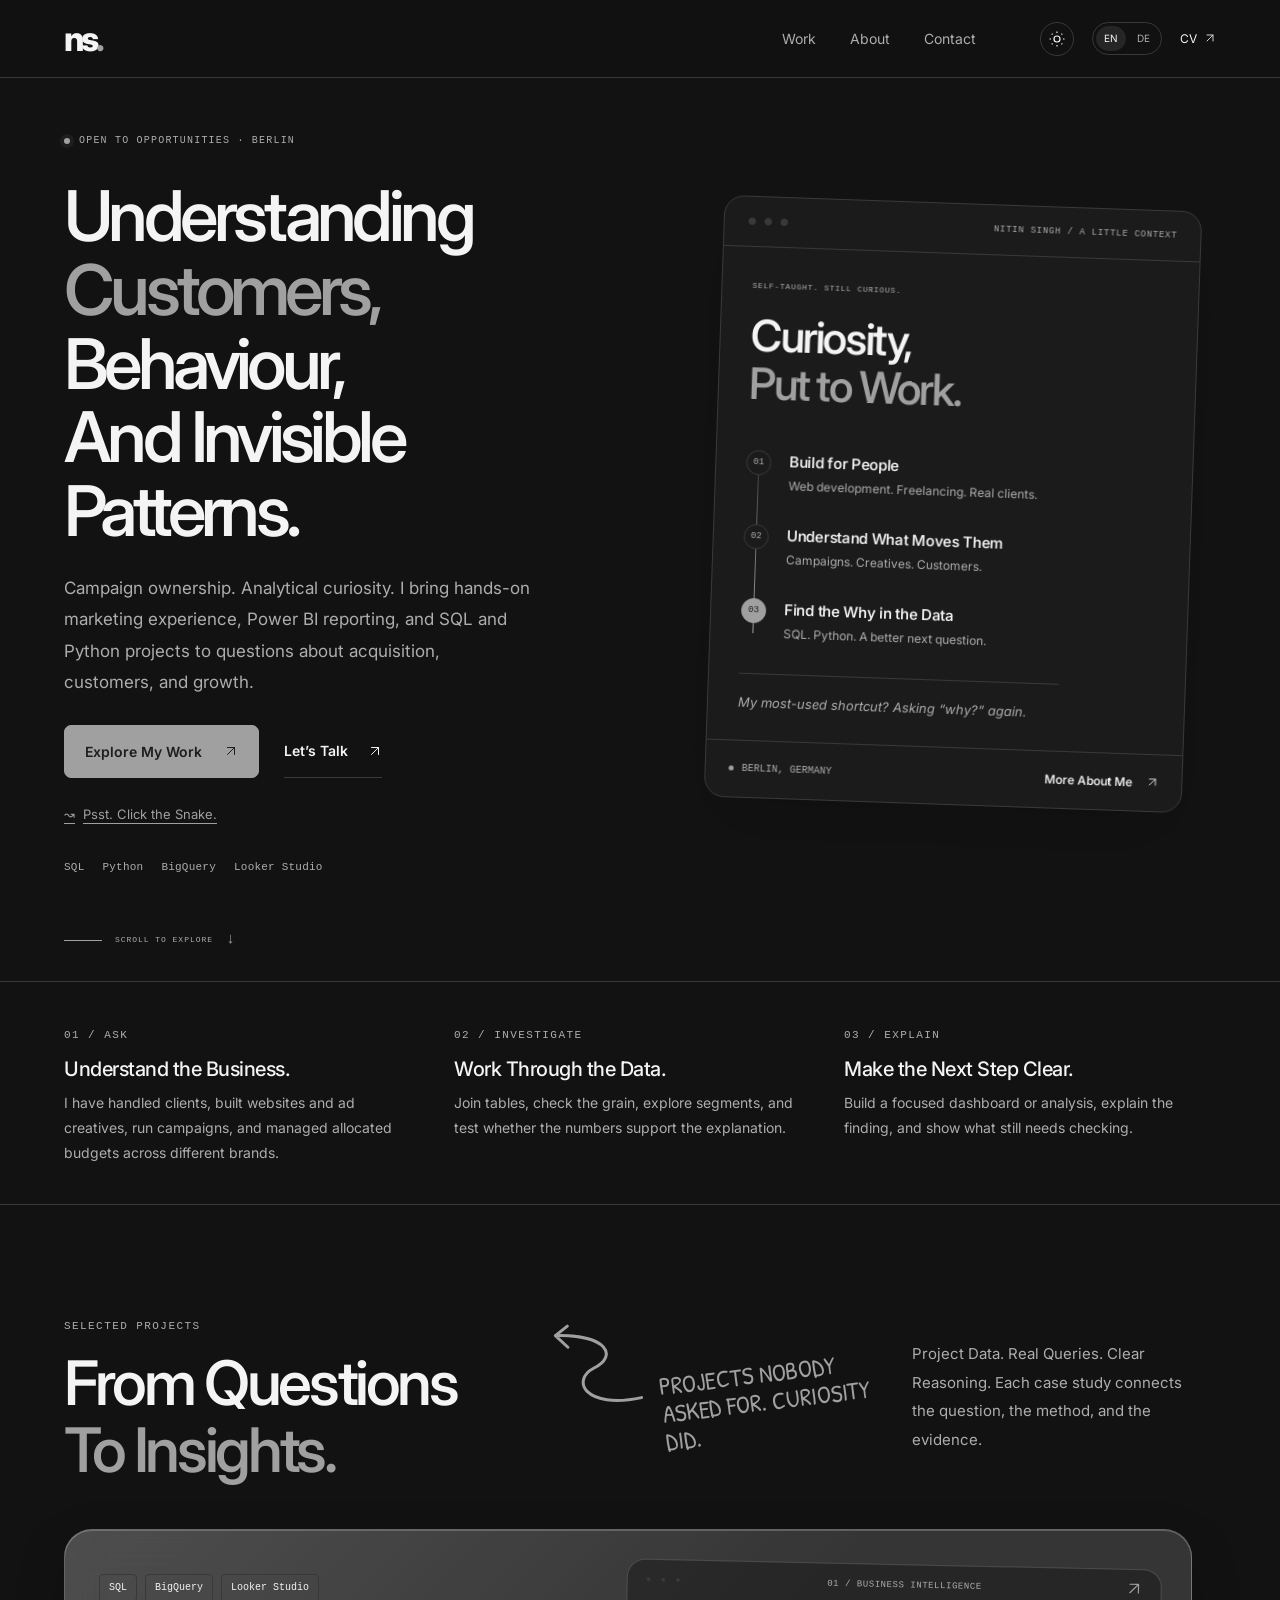
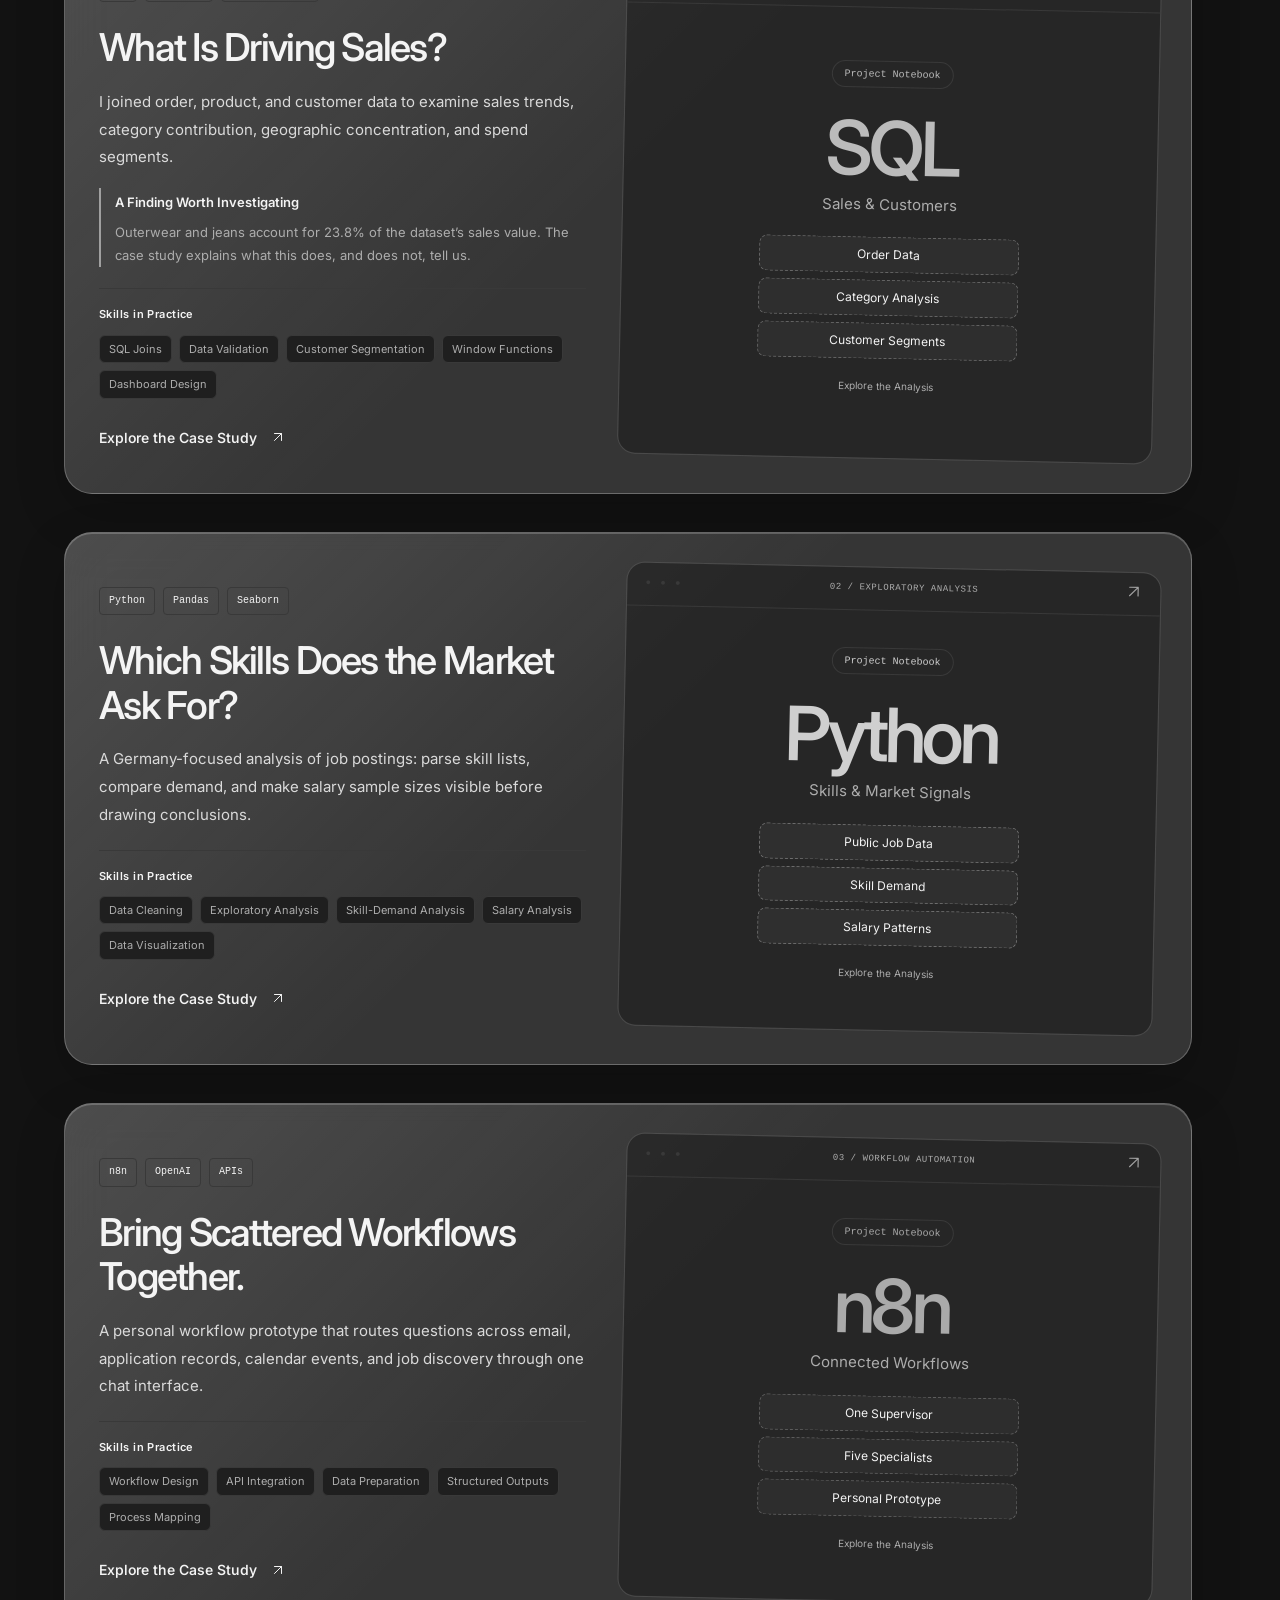
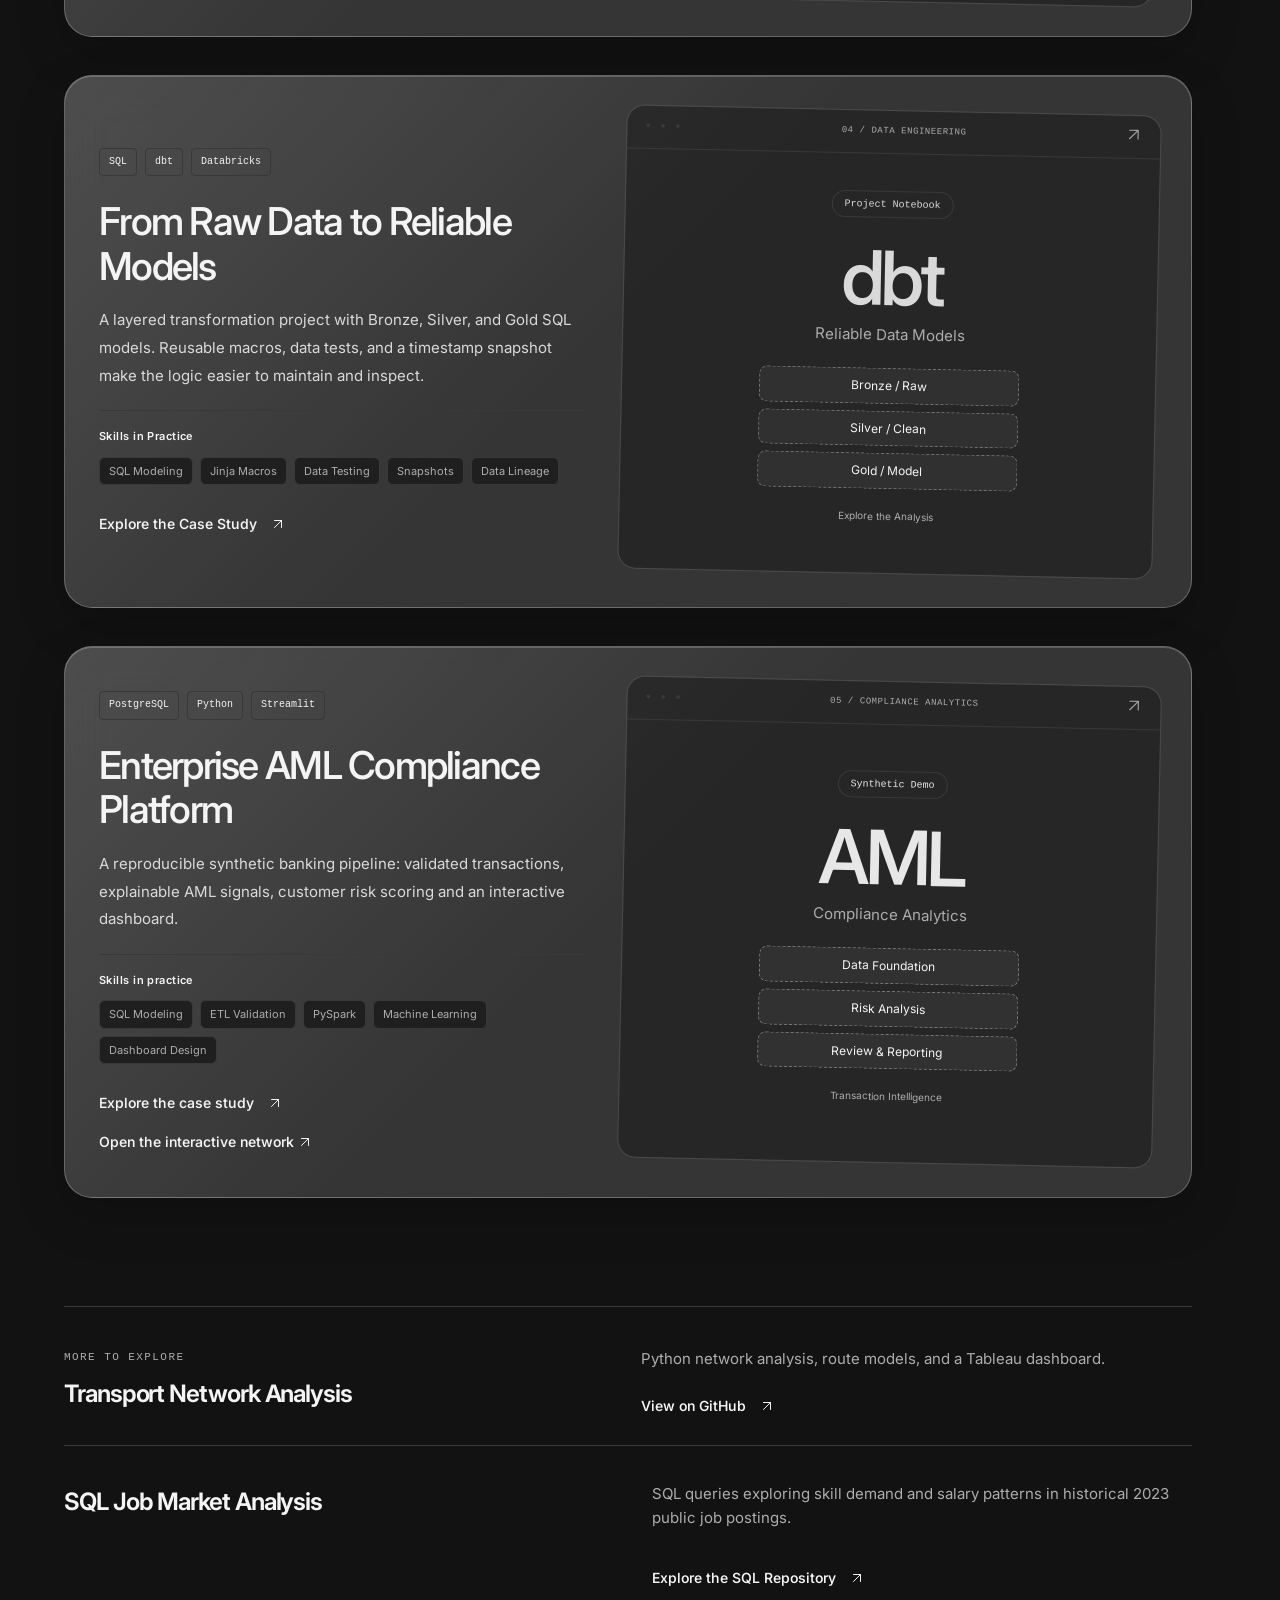
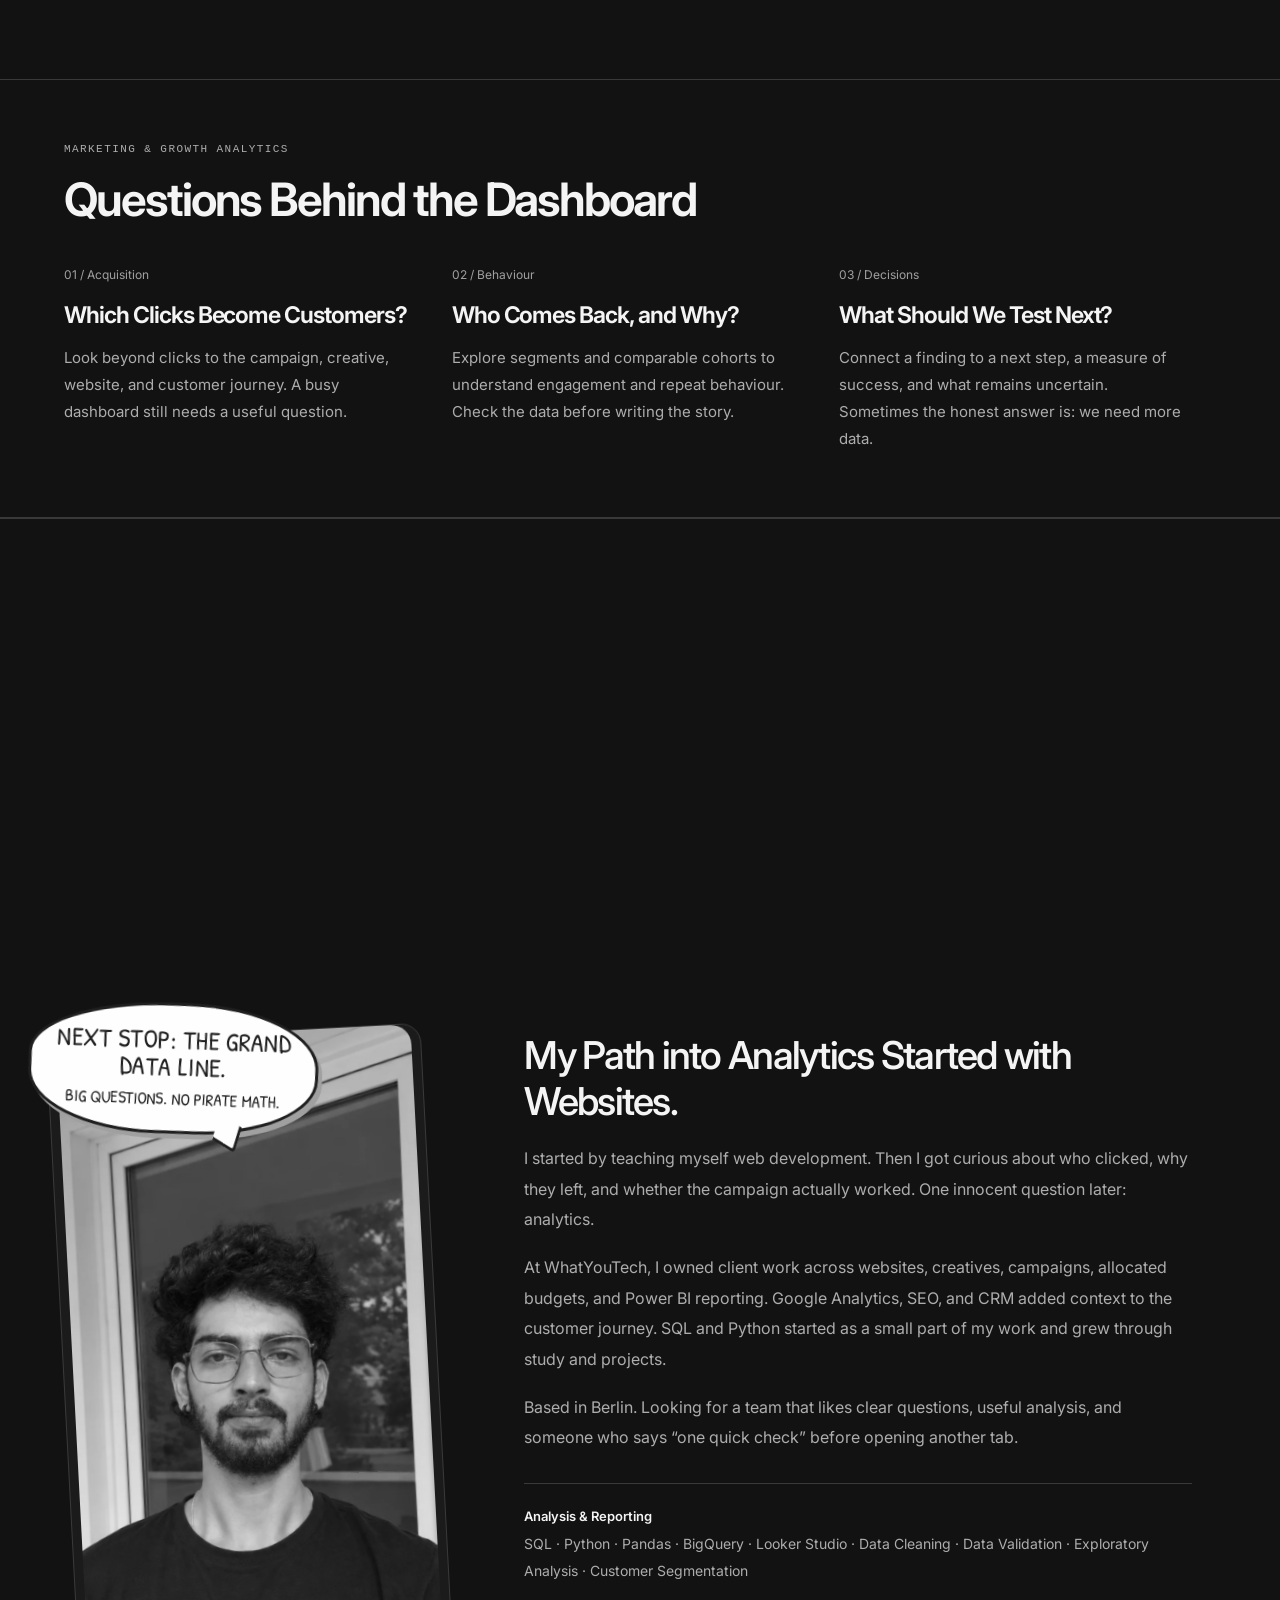
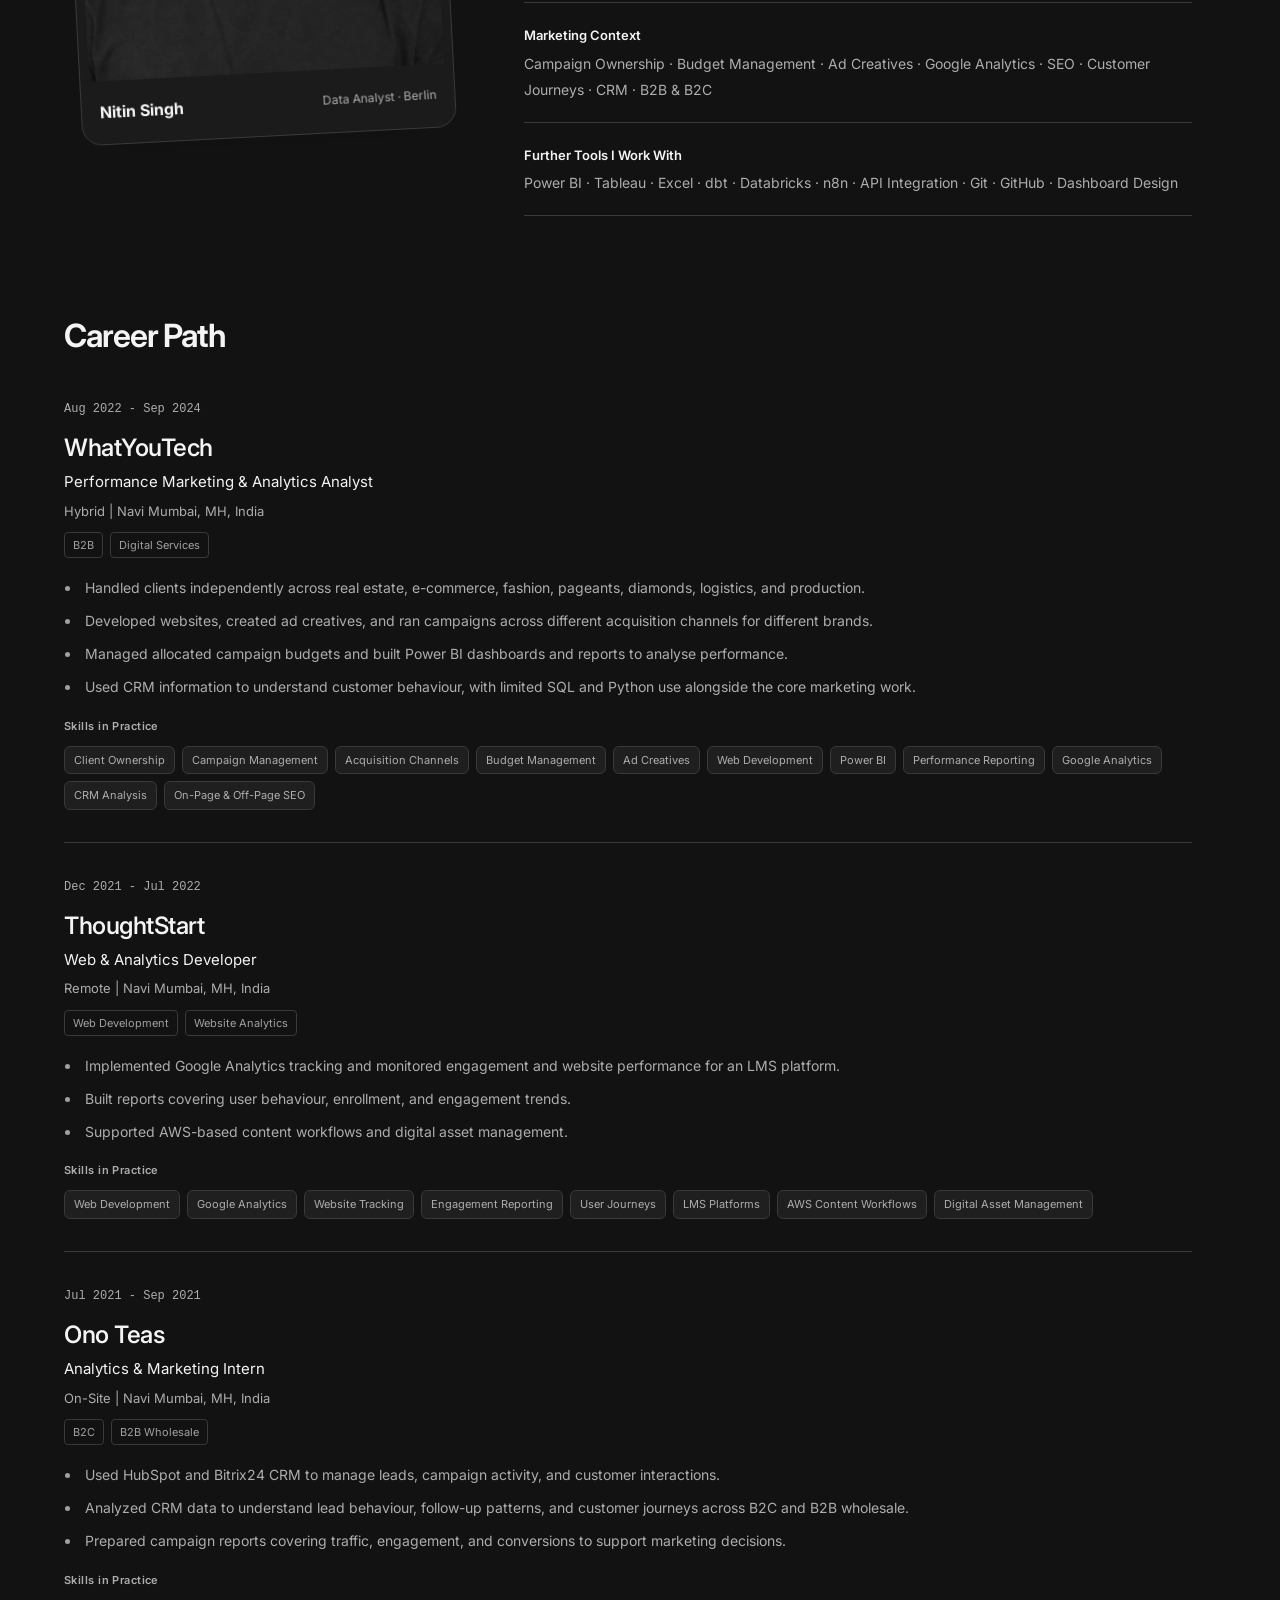
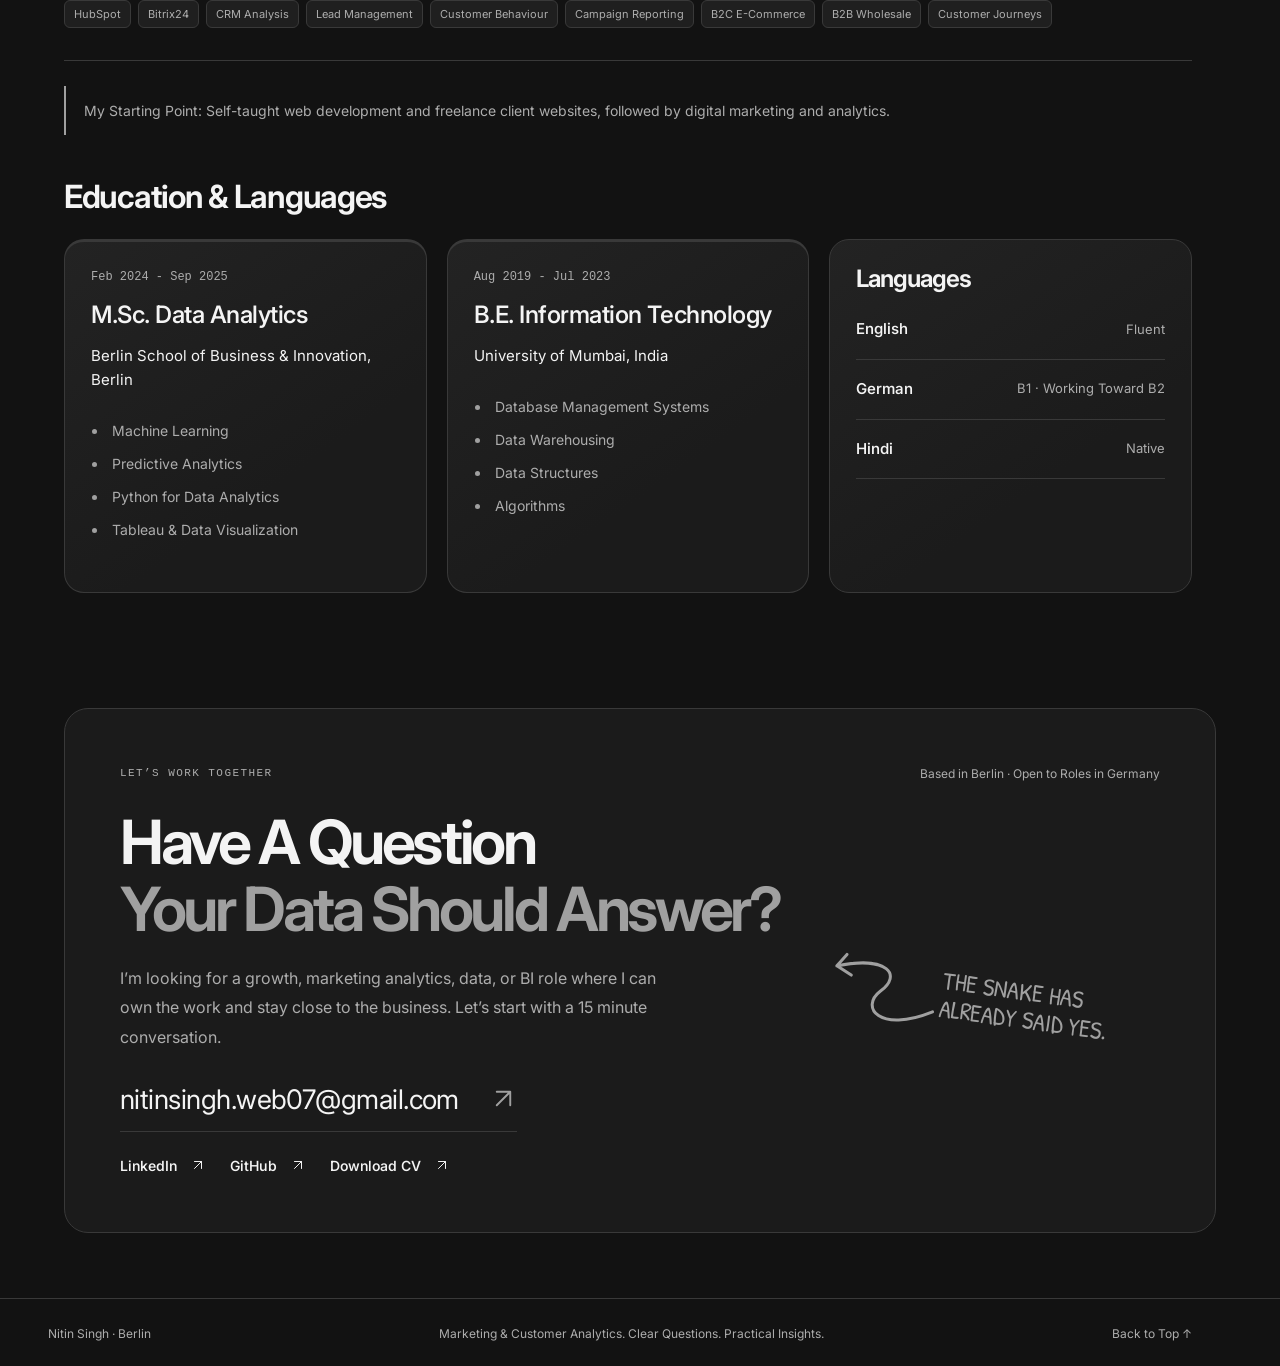
==== commit d6757964: "Refine glass styling and make all-account map navigation visible" ====
--- a/index.html
+++ b/index.html
@@ -6,18 +6,18 @@
 <meta property="og:title" content="Data Analyst · Marketing &amp; Customer Analytics | Nitin Singh"><meta property="og:description" content="Nitin Singh, Berlin. SQL, Python, dashboards and workflow automation, grounded in marketing experience and inspectable project work."><meta property="og:type" content="website"><meta property="og:url" content="https://nitinsinghdm.github.io/"><meta property="og:image" content="https://nitinsinghdm.github.io/assets/profile/profile_dp4.png"><meta name="twitter:card" content="summary">
 <link rel="stylesheet" href="style.css?v=20261015-python"><script defer src="script.js?v=20261015-python"></script></head><body>
 <a class="skip-link" href="#main"><span data-en="Skip to Content" data-de="Zum Inhalt">Skip to Content</span></a><div class="reading-progress" aria-hidden="true"></div>
-<header class="site-header"><a class="wordmark" href="index.html" aria-label="Nitin Singh home"><svg aria-hidden="true" focusable="false" viewBox="0 0 96 96" fill="none"><path d="M14 12V84 M22 12V84 M30 12V84 M66 12V84 M74 12V84 M82 12V84 M34 24L62 52 M34 36L62 64 M34 48L62 76" stroke="currentColor" stroke-width="4"/></svg></a>
-<nav aria-label="Main navigation"><a class="nav-link" href="index.html#work"><span data-en="Work" data-de="Projekte">Work</span><span aria-hidden="true">↗</span></a><a class="nav-link" href="index.html#about"><span data-en="About" data-de="Über mich">About</span><span aria-hidden="true">↗</span></a><a class="nav-link" href="index.html#contact"><span data-en="Contact" data-de="Kontakt">Contact</span><span aria-hidden="true">↗</span></a></nav>
-<div class="header-actions"><button class="theme-toggle" type="button" aria-label="Switch to light mode" aria-pressed="false"><svg width="18" height="18" viewbox="0 0 24 24" fill="none" stroke="currentColor" stroke-width="1.6" aria-hidden="true"><circle cx="12" cy="12" r="4"></circle><path d="M12 2v2m0 16v2M2 12h2m16 0h2M5 5l1 1m12 12 1 1M5 19l1-1M18 6l1-1"></path></svg></button><div class="language-switch" role="group" aria-label="Language"><button data-lang="en" aria-pressed="true">EN</button><button data-lang="de" aria-pressed="false">DE</button></div><a class="cv-link" href="assets/nitin_singh_da_cv.pdf" target="_blank" rel="noopener noreferrer"><span data-en="CV" data-de="Lebenslauf">CV</span><span aria-hidden="true">↗</span></a></div></header><main id="main"><section class="hero wrap" id="home"><div class="hero-copy"><p class="eyebrow"><span class="status-dot" aria-hidden="true"></span><span data-en="OPEN TO OPPORTUNITIES · BERLIN" data-de="OFFEN FÜR NEUE AUFGABEN · BERLIN">OPEN TO OPPORTUNITIES · BERLIN</span></p><h1 class="hero-title"><span class="title-line"><span data-en="Understanding" data-de="Ich verstehe">Understanding</span></span><span class="title-line accent"><span data-en="Customers," data-de="Kunden,">Customers,</span></span><span class="title-line"><span data-en="Behaviour," data-de="Verhalten">Behaviour,</span></span><span class="title-line"><span data-en="And Invisible" data-de="und verborgene">And Invisible</span></span><span class="title-line"><span data-en="Patterns." data-de="Muster.">Patterns.</span></span></h1><p class="hero-description" data-en="Campaign ownership. Analytical curiosity. I bring hands-on marketing experience, Power BI reporting, and SQL and Python projects to questions about acquisition, customers, and growth." data-de="Kampagnenverantwortung und analytische Neugier. Ich verbinde praktische Marketing-Erfahrung, Power-BI-Reporting sowie SQL- und Python-Projekte mit Fragen zu Kundengewinnung, Kundenverhalten und Wachstum.">Campaign ownership. Analytical curiosity. I bring hands-on marketing experience, Power BI reporting, and SQL and Python projects to questions about acquisition, customers, and growth.</p><div class="hero-actions"><a class="button primary" href="#work"><span data-en="Explore My Work" data-de="Projekte ansehen">Explore My Work</span><span aria-hidden="true">↗</span></a><a class="button secondary" href="#contact"><span data-en="Let’s Talk" data-de="Kontakt aufnehmen">Let’s Talk</span><span aria-hidden="true">↗</span></a></div><button class="snake-invite hero-snake-invite" type="button" aria-controls="snake-speech" aria-expanded="false"><span aria-hidden="true">↝</span> <span data-en="Psst. Click the Snake." data-de="Psst. Klick die Schlange.">Psst. Click the Snake.</span></button><div class="hero-toolset"><span>SQL</span><span>Python</span><span>BigQuery</span><span>Looker Studio</span></div></div>
-<div class="hero-card-wrap"><div class="hero-evidence personal-card"><div class="memo-top"><span class="memo-dots" aria-hidden="true">● ● ●</span><span class="eyebrow" data-en="NITIN SINGH / A LITTLE CONTEXT" data-de="NITIN SINGH / KURZ ZU MIR">NITIN SINGH / A LITTLE CONTEXT</span></div><div class="personal-body"><p class="eyebrow"><span data-en="SELF-TAUGHT. STILL CURIOUS." data-de="AUTODIDAKT. IMMER NEUGIERIG.">SELF-TAUGHT. STILL CURIOUS.</span></p><h2><span data-en="Curiosity," data-de="Neugier,">Curiosity,</span><br><span class="accent" data-en="Put to Work." data-de="die bewegt.">Put to Work.</span></h2><div class="journey"><div class="journey-row"><span class="journey-number">01</span><div><h3 data-en="Build for People" data-de="Für Menschen bauen">Build for People</h3><p data-en="Web development. Freelancing. Real clients." data-de="Webentwicklung. Freelancing. Echte Kunden.">Web development. Freelancing. Real clients.</p></div></div><div class="journey-row"><span class="journey-number">02</span><div><h3 data-en="Understand What Moves Them" data-de="Verstehen, was sie bewegt">Understand What Moves Them</h3><p data-en="Campaigns. Creatives. Customers." data-de="Kampagnen. Werbemittel. Kunden.">Campaigns. Creatives. Customers.</p></div></div><div class="journey-row"><span class="journey-number">03</span><div><h3 data-en="Find the Why in the Data" data-de="Das Warum in den Daten finden">Find the Why in the Data</h3><p data-en="SQL. Python. A better next question." data-de="SQL. Python. Die nächste gute Frage.">SQL. Python. A better next question.</p></div></div></div><p class="personal-note"><span data-en="My most-used shortcut? Asking “why?” again." data-de="Mein liebster Shortcut? Noch einmal „Warum?“ fragen.">My most-used shortcut? Asking “why?” again.</span></p></div><div class="memo-bottom"><span><i class="status-dot" aria-hidden="true"></i><span data-en="BERLIN, GERMANY" data-de="BERLIN, DEUTSCHLAND">BERLIN, GERMANY</span></span><a class="text-link" href="#about"><span data-en="More About Me" data-de="Mehr über mich">More About Me</span><span aria-hidden="true">↗</span></a></div></div></div><a class="scroll-cue" href="#work"><span class="scroll-cue-line" aria-hidden="true"></span><span data-en="SCROLL TO EXPLORE" data-de="SCROLLEN &amp; ENTDECKEN">SCROLL TO EXPLORE</span><span aria-hidden="true">↓</span></a></section>
+<header class="site-header"><a class="wordmark" href="index.html" aria-label="Nitin Singh home">ns<span>.</span></a>
+<nav aria-label="Main navigation"><a class="nav-link" href="index.html#work"><span data-en="Work" data-de="Projekte">Work</span><span aria-hidden="true"><svg class="link-arrow" viewBox="0 0 24 24" fill="none" stroke="currentColor" stroke-width="1.7" stroke-linecap="round" stroke-linejoin="round" aria-hidden="true" focusable="false"><path d="M6 18 18 6M6 6h12v12"/></svg></span></a><a class="nav-link" href="index.html#about"><span data-en="About" data-de="Über mich">About</span><span aria-hidden="true"><svg class="link-arrow" viewBox="0 0 24 24" fill="none" stroke="currentColor" stroke-width="1.7" stroke-linecap="round" stroke-linejoin="round" aria-hidden="true" focusable="false"><path d="M6 18 18 6M6 6h12v12"/></svg></span></a><a class="nav-link" href="index.html#contact"><span data-en="Contact" data-de="Kontakt">Contact</span><span aria-hidden="true"><svg class="link-arrow" viewBox="0 0 24 24" fill="none" stroke="currentColor" stroke-width="1.7" stroke-linecap="round" stroke-linejoin="round" aria-hidden="true" focusable="false"><path d="M6 18 18 6M6 6h12v12"/></svg></span></a></nav>
+<div class="header-actions"><button class="theme-toggle" type="button" aria-label="Switch to light mode" aria-pressed="false"><svg width="18" height="18" viewbox="0 0 24 24" fill="none" stroke="currentColor" stroke-width="1.6" aria-hidden="true"><circle cx="12" cy="12" r="4"></circle><path d="M12 2v2m0 16v2M2 12h2m16 0h2M5 5l1 1m12 12 1 1M5 19l1-1M18 6l1-1"></path></svg></button><div class="language-switch" role="group" aria-label="Language"><button data-lang="en" aria-pressed="true">EN</button><button data-lang="de" aria-pressed="false">DE</button></div><a class="cv-link" href="assets/nitin_singh_da_cv.pdf" target="_blank" rel="noopener noreferrer"><span data-en="CV" data-de="Lebenslauf">CV</span><span aria-hidden="true"><svg class="link-arrow" viewBox="0 0 24 24" fill="none" stroke="currentColor" stroke-width="1.7" stroke-linecap="round" stroke-linejoin="round" aria-hidden="true" focusable="false"><path d="M6 18 18 6M6 6h12v12"/></svg></span></a></div></header><main id="main"><section class="hero wrap" id="home"><div class="hero-copy"><p class="eyebrow"><span class="status-dot" aria-hidden="true"></span><span data-en="OPEN TO OPPORTUNITIES · BERLIN" data-de="OFFEN FÜR NEUE AUFGABEN · BERLIN">OPEN TO OPPORTUNITIES · BERLIN</span></p><h1 class="hero-title"><span class="title-line"><span data-en="Understanding" data-de="Ich verstehe">Understanding</span></span><span class="title-line accent"><span data-en="Customers," data-de="Kunden,">Customers,</span></span><span class="title-line"><span data-en="Behaviour," data-de="Verhalten">Behaviour,</span></span><span class="title-line"><span data-en="And Invisible" data-de="und verborgene">And Invisible</span></span><span class="title-line"><span data-en="Patterns." data-de="Muster.">Patterns.</span></span></h1><p class="hero-description" data-en="Campaign ownership. Analytical curiosity. I bring hands-on marketing experience, Power BI reporting, and SQL and Python projects to questions about acquisition, customers, and growth." data-de="Kampagnenverantwortung und analytische Neugier. Ich verbinde praktische Marketing-Erfahrung, Power-BI-Reporting sowie SQL- und Python-Projekte mit Fragen zu Kundengewinnung, Kundenverhalten und Wachstum.">Campaign ownership. Analytical curiosity. I bring hands-on marketing experience, Power BI reporting, and SQL and Python projects to questions about acquisition, customers, and growth.</p><div class="hero-actions"><a class="button primary" href="#work"><span data-en="Explore My Work" data-de="Projekte ansehen">Explore My Work</span><span aria-hidden="true"><svg class="link-arrow" viewBox="0 0 24 24" fill="none" stroke="currentColor" stroke-width="1.7" stroke-linecap="round" stroke-linejoin="round" aria-hidden="true" focusable="false"><path d="M6 18 18 6M6 6h12v12"/></svg></span></a><a class="button secondary" href="#contact"><span data-en="Let’s Talk" data-de="Kontakt aufnehmen">Let’s Talk</span><span aria-hidden="true"><svg class="link-arrow" viewBox="0 0 24 24" fill="none" stroke="currentColor" stroke-width="1.7" stroke-linecap="round" stroke-linejoin="round" aria-hidden="true" focusable="false"><path d="M6 18 18 6M6 6h12v12"/></svg></span></a></div><button class="snake-invite hero-snake-invite" type="button" aria-controls="snake-speech" aria-expanded="false"><span aria-hidden="true">↝</span> <span data-en="Psst. Click the Snake." data-de="Psst. Klick die Schlange.">Psst. Click the Snake.</span></button><div class="hero-toolset"><span>SQL</span><span>Python</span><span>BigQuery</span><span>Looker Studio</span></div></div>
+<div class="hero-card-wrap"><div class="hero-evidence personal-card"><div class="memo-top"><span class="memo-dots" aria-hidden="true">● ● ●</span><span class="eyebrow" data-en="NITIN SINGH / A LITTLE CONTEXT" data-de="NITIN SINGH / KURZ ZU MIR">NITIN SINGH / A LITTLE CONTEXT</span></div><div class="personal-body"><p class="eyebrow"><span data-en="SELF-TAUGHT. STILL CURIOUS." data-de="AUTODIDAKT. IMMER NEUGIERIG.">SELF-TAUGHT. STILL CURIOUS.</span></p><h2><span data-en="Curiosity," data-de="Neugier,">Curiosity,</span><br><span class="accent" data-en="Put to Work." data-de="die bewegt.">Put to Work.</span></h2><div class="journey"><div class="journey-row"><span class="journey-number">01</span><div><h3 data-en="Build for People" data-de="Für Menschen bauen">Build for People</h3><p data-en="Web development. Freelancing. Real clients." data-de="Webentwicklung. Freelancing. Echte Kunden.">Web development. Freelancing. Real clients.</p></div></div><div class="journey-row"><span class="journey-number">02</span><div><h3 data-en="Understand What Moves Them" data-de="Verstehen, was sie bewegt">Understand What Moves Them</h3><p data-en="Campaigns. Creatives. Customers." data-de="Kampagnen. Werbemittel. Kunden.">Campaigns. Creatives. Customers.</p></div></div><div class="journey-row"><span class="journey-number">03</span><div><h3 data-en="Find the Why in the Data" data-de="Das Warum in den Daten finden">Find the Why in the Data</h3><p data-en="SQL. Python. A better next question." data-de="SQL. Python. Die nächste gute Frage.">SQL. Python. A better next question.</p></div></div></div><p class="personal-note"><span data-en="My most-used shortcut? Asking “why?” again." data-de="Mein liebster Shortcut? Noch einmal „Warum?“ fragen.">My most-used shortcut? Asking “why?” again.</span></p></div><div class="memo-bottom"><span><i class="status-dot" aria-hidden="true"></i><span data-en="BERLIN, GERMANY" data-de="BERLIN, DEUTSCHLAND">BERLIN, GERMANY</span></span><a class="text-link" href="#about"><span data-en="More About Me" data-de="Mehr über mich">More About Me</span><span aria-hidden="true"><svg class="link-arrow" viewBox="0 0 24 24" fill="none" stroke="currentColor" stroke-width="1.7" stroke-linecap="round" stroke-linejoin="round" aria-hidden="true" focusable="false"><path d="M6 18 18 6M6 6h12v12"/></svg></span></a></div></div></div><a class="scroll-cue" href="#work"><span class="scroll-cue-line" aria-hidden="true"></span><span data-en="SCROLL TO EXPLORE" data-de="SCROLLEN &amp; ENTDECKEN">SCROLL TO EXPLORE</span><span aria-hidden="true">↓</span></a></section>
 <section class="capabilities wrap reveal" aria-label="What I bring"><div><span class="eyebrow" data-en="01 / ASK" data-de="01 / FRAGEN">01 / ASK</span><h2 data-en="Understand the Business." data-de="Das Geschäft verstehen.">Understand the Business.</h2><p data-en="I have handled clients, built websites and ad creatives, run campaigns, and managed allocated budgets across different brands." data-de="Ich habe Kunden eigenständig betreut, Websites und Werbemittel erstellt, Kampagnen umgesetzt und zugewiesene Budgets für verschiedene Marken verwaltet.">I have handled clients, built websites and ad creatives, run campaigns, and managed allocated budgets across different brands.</p></div><div><span class="eyebrow" data-en="02 / INVESTIGATE" data-de="02 / ANALYSIEREN">02 / INVESTIGATE</span><h2 data-en="Work Through the Data." data-de="Die Daten verstehen.">Work Through the Data.</h2><p data-en="Join tables, check the grain, explore segments, and test whether the numbers support the explanation." data-de="Tabellen verbinden, die Datenebene prüfen, Segmente untersuchen und Erklärungen anhand der Zahlen bewerten.">Join tables, check the grain, explore segments, and test whether the numbers support the explanation.</p></div><div><span class="eyebrow" data-en="03 / EXPLAIN" data-de="03 / ERKLÄREN">03 / EXPLAIN</span><h2 data-en="Make the Next Step Clear." data-de="Den nächsten Schritt klären.">Make the Next Step Clear.</h2><p data-en="Build a focused dashboard or analysis, explain the finding, and show what still needs checking." data-de="Ein fokussiertes Dashboard oder eine Analyse erstellen, das Ergebnis erklären und offene Fragen sichtbar machen.">Build a focused dashboard or analysis, explain the finding, and show what still needs checking.</p></div></section>
 <section class="work-section wrap" id="work"><div class="section-heading reveal"><div><span class="eyebrow" data-en="SELECTED PROJECTS" data-de="AUSGEWÄHLTE PROJEKTE">SELECTED PROJECTS</span><h2><span data-en="From Questions" data-de="Von Fragen">From Questions</span><br><span class="accent" data-en="To Insights." data-de="zu Erkenntnissen.">To Insights.</span></h2></div><div class="heading-aside"><svg viewBox="0 0 100 100" width="100" height="100" fill="none" aria-hidden="true"><path d="M91 88C33 93 23 62 47 53C73 44 65 21 13 16M13 16l13-8M13 16l11 13" stroke="currentColor" stroke-width="3" stroke-linecap="round" stroke-linejoin="round"/></svg><span data-en="Projects Nobody Asked For. Curiosity Did." data-de="Niemand hat diese Projekte bestellt. Meine Neugier schon.">Projects Nobody Asked For. Curiosity Did.</span></div><p data-en="Project Data. Real Queries. Clear Reasoning. Each case study connects the question, the method, and the evidence." data-de="Projektdaten. Echter Code. Klare Gedanken. Jede Fallstudie verbindet Frage, Methode und Belege.">Project Data. Real Queries. Clear Reasoning. Each case study connects the question, the method, and the evidence.</p></div>
-<div class="project-stack"><article class="project-card featured reveal"><a class="project-image concept-cover" href="ecommerce.html" aria-label="Read the e-commerce case study" style="--cover-accent:#bbbbbb"><div class="window-top"><span class="window-dots" aria-hidden="true">● ● ●</span><span class="window-label">01 / BUSINESS INTELLIGENCE</span><span class="window-arrow" aria-hidden="true">↗</span></div><div class="aml-blueprint"><span class="build-badge">Project Notebook</span><strong>SQL</strong><p>Sales &amp; Customers</p><div class="blueprint-layers"><span>Order Data</span><span>Category Analysis</span><span>Customer Segments</span></div><small>Explore the Analysis</small></div></a><div class="project-info"><div class="project-tags"><span>SQL</span><span>BigQuery</span><span>Looker Studio</span></div><h3 data-en="What Is Driving Sales?" data-de="Was treibt den Umsatz?">What Is Driving Sales?</h3><p data-en="I joined order, product, and customer data to examine sales trends, category contribution, geographic concentration, and spend segments." data-de="Ich habe Bestell-, Produkt- und Kundendaten verbunden, um Umsatztrends, Kategorien, geografische Verteilung und Ausgabensegmente zu untersuchen.">I joined order, product, and customer data to examine sales trends, category contribution, geographic concentration, and spend segments.</p><div class="project-finding"><strong data-en="A Finding Worth Investigating" data-de="Ein Ergebnis für die weitere Analyse">A Finding Worth Investigating</strong><p data-en="Outerwear and jeans account for 23.8% of the dataset’s sales value. The case study explains what this does, and does not, tell us." data-de="Jacken/Mäntel und Jeans machen 23,8 % des Umsatzwerts aus. Die Fallstudie zeigt, was sich daraus ableiten lässt.">Outerwear and jeans account for 23.8% of the dataset’s sales value. The case study explains what this does, and does not, tell us.</p></div><div class="skill-panel"><p class="skill-label" data-en="Skills in Practice" data-de="Skills in der Praxis">Skills in Practice</p><ul class="skill-chips"><li>SQL Joins</li><li>Data Validation</li><li>Customer Segmentation</li><li>Window Functions</li><li>Dashboard Design</li></ul></div><a class="text-link" href="ecommerce.html"><span data-en="Explore the Case Study" data-de="Fallstudie ansehen">Explore the Case Study</span><span aria-hidden="true">↗</span></a></div></article>
-<article class="project-card reveal"><a class="project-image concept-cover" href="job-market.html" aria-label="Read the job market case study" style="--cover-accent:#cfcfcf"><div class="window-top"><span class="window-dots" aria-hidden="true">● ● ●</span><span class="window-label">02 / EXPLORATORY ANALYSIS</span><span class="window-arrow" aria-hidden="true">↗</span></div><div class="aml-blueprint"><span class="build-badge">Project Notebook</span><strong>Python</strong><p>Skills &amp; Market Signals</p><div class="blueprint-layers"><span>Public Job Data</span><span>Skill Demand</span><span>Salary Patterns</span></div><small>Explore the Analysis</small></div></a><div class="project-info"><div class="project-tags"><span>Python</span><span>Pandas</span><span>Seaborn</span></div><h3 data-en="Which Skills Does the Market Ask For?" data-de="Welche Fähigkeiten sucht der Markt?">Which Skills Does the Market Ask For?</h3><p data-en="A Germany-focused analysis of job postings: parse skill lists, compare demand, and make salary sample sizes visible before drawing conclusions." data-de="Eine Analyse von Stellenanzeigen in Deutschland: Skill-Listen aufbereiten, Nachfrage vergleichen und Stichprobengrößen bei Gehältern berücksichtigen.">A Germany-focused analysis of job postings: parse skill lists, compare demand, and make salary sample sizes visible before drawing conclusions.</p><div class="skill-panel"><p class="skill-label" data-en="Skills in Practice" data-de="Skills in der Praxis">Skills in Practice</p><ul class="skill-chips"><li>Data Cleaning</li><li>Exploratory Analysis</li><li>Skill-Demand Analysis</li><li>Salary Analysis</li><li>Data Visualization</li></ul></div><a class="text-link" href="job-market.html"><span data-en="Explore the Case Study" data-de="Fallstudie ansehen">Explore the Case Study</span><span aria-hidden="true">↗</span></a></div></article>
-<article class="project-card reveal"><a class="project-image concept-cover" href="automation.html" aria-label="Read the workflow automation case study" style="--cover-accent:#aaaaaa"><div class="window-top"><span class="window-dots" aria-hidden="true">● ● ●</span><span class="window-label">03 / WORKFLOW AUTOMATION</span><span class="window-arrow" aria-hidden="true">↗</span></div><div class="aml-blueprint"><span class="build-badge">Project Notebook</span><strong>n8n</strong><p>Connected Workflows</p><div class="blueprint-layers"><span>One Supervisor</span><span>Five Specialists</span><span>Personal Prototype</span></div><small>Explore the Analysis</small></div></a><div class="project-info"><div class="project-tags"><span>n8n</span><span>OpenAI</span><span>APIs</span></div><h3 data-en="Bring Scattered Workflows Together." data-de="Verstreute Abläufe zusammenführen.">Bring Scattered Workflows Together.</h3><p data-en="A personal workflow prototype that routes questions across email, application records, calendar events, and job discovery through one chat interface." data-de="Ein persönlicher Workflow-Prototyp, der Fragen zu E-Mails, Bewerbungsdaten, Kalendereinträgen und Jobsuche über eine Chat-Oberfläche weiterleitet.">A personal workflow prototype that routes questions across email, application records, calendar events, and job discovery through one chat interface.</p><div class="skill-panel"><p class="skill-label" data-en="Skills in Practice" data-de="Skills in der Praxis">Skills in Practice</p><ul class="skill-chips"><li>Workflow Design</li><li>API Integration</li><li>Data Preparation</li><li>Structured Outputs</li><li>Process Mapping</li></ul></div><a class="text-link" href="automation.html"><span data-en="Explore the Case Study" data-de="Fallstudie ansehen">Explore the Case Study</span><span aria-hidden="true">↗</span></a></div></article>
-<article class="project-card reveal"><a class="project-image concept-cover" href="data-pipeline.html" aria-label="Read the data pipeline case study" style="--cover-accent:#d9d9d9"><div class="window-top"><span class="window-dots" aria-hidden="true">● ● ●</span><span class="window-label">04 / DATA ENGINEERING</span><span class="window-arrow" aria-hidden="true">↗</span></div><div class="aml-blueprint"><span class="build-badge">Project Notebook</span><strong>dbt</strong><p>Reliable Data Models</p><div class="blueprint-layers"><span>Bronze / Raw</span><span>Silver / Clean</span><span>Gold / Model</span></div><small>Explore the Analysis</small></div></a><div class="project-info"><div class="project-tags"><span>SQL</span><span>dbt</span><span>Databricks</span></div><h3 data-en="From Raw Data to Reliable Models" data-de="Von Rohdaten zu verlässlichen Modellen">From Raw Data to Reliable Models</h3><p data-en="A layered transformation project with Bronze, Silver, and Gold SQL models. Reusable macros, data tests, and a timestamp snapshot make the logic easier to maintain and inspect." data-de="Ein Transformationsprojekt mit SQL-Modellen in Bronze-, Silver- und Gold-Schichten. Wiederverwendbare Makros, Datentests und ein zeitstempelbasierter Snapshot machen die Logik nachvollziehbar und wartbar.">A layered transformation project with Bronze, Silver, and Gold SQL models. Reusable macros, data tests, and a timestamp snapshot make the logic easier to maintain and inspect.</p><div class="skill-panel"><p class="skill-label" data-en="Skills in Practice" data-de="Skills in der Praxis">Skills in Practice</p><ul class="skill-chips"><li>SQL Modeling</li><li>Jinja Macros</li><li>Data Testing</li><li>Snapshots</li><li>Data Lineage</li></ul></div><a class="text-link" href="data-pipeline.html"><span data-en="Explore the Case Study" data-de="Fallstudie ansehen">Explore the Case Study</span><span aria-hidden="true">↗</span></a></div></article>
-<article class="project-card reveal aml-card"><a class="project-image concept-cover" href="aml.html" aria-label="Explore the AML project" style="--cover-accent:#e7e7e7"><div class="window-top"><span class="window-dots" aria-hidden="true">● ● ●</span><span class="window-label">05 / COMPLIANCE ANALYTICS</span><span class="window-arrow" aria-hidden="true">↗</span></div><div class="aml-blueprint"><span class="build-badge">Synthetic Demo</span><strong>AML</strong><p>Compliance Analytics</p><div class="blueprint-layers"><span>Data Foundation</span><span>Risk Analysis</span><span>Review &amp; Reporting</span></div><small>Transaction Intelligence</small></div></a><div class="project-info"><div class="project-tags"><span>PostgreSQL</span><span>Python</span><span>Streamlit</span></div><h3>Enterprise AML Compliance Platform</h3><p data-en="A reproducible synthetic banking pipeline: validated transactions, explainable AML signals, customer risk scoring and an interactive dashboard." data-de="Eine reproduzierbare Pipeline mit synthetischen Bankdaten: validierte Transaktionen, erklärbare AML-Signale, Kundenrisikobewertung und ein interaktives Dashboard.">A reproducible synthetic banking pipeline: validated transactions, explainable AML signals, customer risk scoring and an interactive dashboard.</p><div class="skill-panel"><p class="skill-label" data-en="Skills in practice" data-de="Skills in der Praxis">Skills in practice</p><ul class="skill-chips"><li>SQL Modeling</li><li>ETL Validation</li><li>PySpark</li><li>Machine Learning</li><li>Dashboard Design</li></ul></div><a class="text-link" href="aml.html"><span data-en="Explore the case study" data-de="Fallstudie ansehen">Explore the case study</span> ↗</a><a class="text-link" href="aml-network/" style="display:block;margin-top:16px"><span data-en="Open the interactive network" data-de="Interaktives Netzwerk öffnen">Open the interactive network</span> ↗</a></div></article>
-</div><div class="more-work reveal"><div><span class="eyebrow" data-en="MORE TO EXPLORE" data-de="WEITERE ARBEITEN">MORE TO EXPLORE</span><h3 data-en="Transport Network Analysis" data-de="Analyse von Verkehrsnetzen">Transport Network Analysis</h3></div><div><p data-en="Python network analysis, route models, and a Tableau dashboard." data-de="Python-Netzwerkanalyse, Routenmodelle und ein Tableau-Dashboard.">Python network analysis, route models, and a Tableau dashboard.</p><a class="text-link" href="https://github.com/nitinsinghdm/Transport-Network-Analysis-and-Optimization" target="_blank" rel="noopener noreferrer"><span data-en="View on GitHub" data-de="Auf GitHub ansehen">View on GitHub</span><span aria-hidden="true">↗</span></a></div><article class="extra-project"><h3>SQL Job Market Analysis</h3><p>SQL queries exploring skill demand and salary patterns in historical 2023 public job postings.</p><a class="text-link" href="https://github.com/nitinsinghdm/SQL_Project_Data_Job_Analysis" target="_blank" rel="noopener noreferrer">Explore the SQL Repository ↗</a></article></div></section>
+<div class="project-stack"><article class="project-card featured reveal"><a class="project-image concept-cover" href="ecommerce.html" aria-label="Read the e-commerce case study" style="--cover-accent:#bbbbbb"><div class="window-top"><span class="window-dots" aria-hidden="true">● ● ●</span><span class="window-label">01 / BUSINESS INTELLIGENCE</span><span class="window-arrow" aria-hidden="true"><svg class="link-arrow" viewBox="0 0 24 24" fill="none" stroke="currentColor" stroke-width="1.7" stroke-linecap="round" stroke-linejoin="round" aria-hidden="true" focusable="false"><path d="M6 18 18 6M6 6h12v12"/></svg></span></div><div class="aml-blueprint"><span class="build-badge">Project Notebook</span><strong>SQL</strong><p>Sales &amp; Customers</p><div class="blueprint-layers"><span>Order Data</span><span>Category Analysis</span><span>Customer Segments</span></div><small>Explore the Analysis</small></div></a><div class="project-info"><div class="project-tags"><span>SQL</span><span>BigQuery</span><span>Looker Studio</span></div><h3 data-en="What Is Driving Sales?" data-de="Was treibt den Umsatz?">What Is Driving Sales?</h3><p data-en="I joined order, product, and customer data to examine sales trends, category contribution, geographic concentration, and spend segments." data-de="Ich habe Bestell-, Produkt- und Kundendaten verbunden, um Umsatztrends, Kategorien, geografische Verteilung und Ausgabensegmente zu untersuchen.">I joined order, product, and customer data to examine sales trends, category contribution, geographic concentration, and spend segments.</p><div class="project-finding"><strong data-en="A Finding Worth Investigating" data-de="Ein Ergebnis für die weitere Analyse">A Finding Worth Investigating</strong><p data-en="Outerwear and jeans account for 23.8% of the dataset’s sales value. The case study explains what this does, and does not, tell us." data-de="Jacken/Mäntel und Jeans machen 23,8 % des Umsatzwerts aus. Die Fallstudie zeigt, was sich daraus ableiten lässt.">Outerwear and jeans account for 23.8% of the dataset’s sales value. The case study explains what this does, and does not, tell us.</p></div><div class="skill-panel"><p class="skill-label" data-en="Skills in Practice" data-de="Skills in der Praxis">Skills in Practice</p><ul class="skill-chips"><li>SQL Joins</li><li>Data Validation</li><li>Customer Segmentation</li><li>Window Functions</li><li>Dashboard Design</li></ul></div><a class="text-link" href="ecommerce.html"><span data-en="Explore the Case Study" data-de="Fallstudie ansehen">Explore the Case Study</span><span aria-hidden="true"><svg class="link-arrow" viewBox="0 0 24 24" fill="none" stroke="currentColor" stroke-width="1.7" stroke-linecap="round" stroke-linejoin="round" aria-hidden="true" focusable="false"><path d="M6 18 18 6M6 6h12v12"/></svg></span></a></div></article>
+<article class="project-card reveal"><a class="project-image concept-cover" href="job-market.html" aria-label="Read the job market case study" style="--cover-accent:#cfcfcf"><div class="window-top"><span class="window-dots" aria-hidden="true">● ● ●</span><span class="window-label">02 / EXPLORATORY ANALYSIS</span><span class="window-arrow" aria-hidden="true"><svg class="link-arrow" viewBox="0 0 24 24" fill="none" stroke="currentColor" stroke-width="1.7" stroke-linecap="round" stroke-linejoin="round" aria-hidden="true" focusable="false"><path d="M6 18 18 6M6 6h12v12"/></svg></span></div><div class="aml-blueprint"><span class="build-badge">Project Notebook</span><strong>Python</strong><p>Skills &amp; Market Signals</p><div class="blueprint-layers"><span>Public Job Data</span><span>Skill Demand</span><span>Salary Patterns</span></div><small>Explore the Analysis</small></div></a><div class="project-info"><div class="project-tags"><span>Python</span><span>Pandas</span><span>Seaborn</span></div><h3 data-en="Which Skills Does the Market Ask For?" data-de="Welche Fähigkeiten sucht der Markt?">Which Skills Does the Market Ask For?</h3><p data-en="A Germany-focused analysis of job postings: parse skill lists, compare demand, and make salary sample sizes visible before drawing conclusions." data-de="Eine Analyse von Stellenanzeigen in Deutschland: Skill-Listen aufbereiten, Nachfrage vergleichen und Stichprobengrößen bei Gehältern berücksichtigen.">A Germany-focused analysis of job postings: parse skill lists, compare demand, and make salary sample sizes visible before drawing conclusions.</p><div class="skill-panel"><p class="skill-label" data-en="Skills in Practice" data-de="Skills in der Praxis">Skills in Practice</p><ul class="skill-chips"><li>Data Cleaning</li><li>Exploratory Analysis</li><li>Skill-Demand Analysis</li><li>Salary Analysis</li><li>Data Visualization</li></ul></div><a class="text-link" href="job-market.html"><span data-en="Explore the Case Study" data-de="Fallstudie ansehen">Explore the Case Study</span><span aria-hidden="true"><svg class="link-arrow" viewBox="0 0 24 24" fill="none" stroke="currentColor" stroke-width="1.7" stroke-linecap="round" stroke-linejoin="round" aria-hidden="true" focusable="false"><path d="M6 18 18 6M6 6h12v12"/></svg></span></a></div></article>
+<article class="project-card reveal"><a class="project-image concept-cover" href="automation.html" aria-label="Read the workflow automation case study" style="--cover-accent:#aaaaaa"><div class="window-top"><span class="window-dots" aria-hidden="true">● ● ●</span><span class="window-label">03 / WORKFLOW AUTOMATION</span><span class="window-arrow" aria-hidden="true"><svg class="link-arrow" viewBox="0 0 24 24" fill="none" stroke="currentColor" stroke-width="1.7" stroke-linecap="round" stroke-linejoin="round" aria-hidden="true" focusable="false"><path d="M6 18 18 6M6 6h12v12"/></svg></span></div><div class="aml-blueprint"><span class="build-badge">Project Notebook</span><strong>n8n</strong><p>Connected Workflows</p><div class="blueprint-layers"><span>One Supervisor</span><span>Five Specialists</span><span>Personal Prototype</span></div><small>Explore the Analysis</small></div></a><div class="project-info"><div class="project-tags"><span>n8n</span><span>OpenAI</span><span>APIs</span></div><h3 data-en="Bring Scattered Workflows Together." data-de="Verstreute Abläufe zusammenführen.">Bring Scattered Workflows Together.</h3><p data-en="A personal workflow prototype that routes questions across email, application records, calendar events, and job discovery through one chat interface." data-de="Ein persönlicher Workflow-Prototyp, der Fragen zu E-Mails, Bewerbungsdaten, Kalendereinträgen und Jobsuche über eine Chat-Oberfläche weiterleitet.">A personal workflow prototype that routes questions across email, application records, calendar events, and job discovery through one chat interface.</p><div class="skill-panel"><p class="skill-label" data-en="Skills in Practice" data-de="Skills in der Praxis">Skills in Practice</p><ul class="skill-chips"><li>Workflow Design</li><li>API Integration</li><li>Data Preparation</li><li>Structured Outputs</li><li>Process Mapping</li></ul></div><a class="text-link" href="automation.html"><span data-en="Explore the Case Study" data-de="Fallstudie ansehen">Explore the Case Study</span><span aria-hidden="true"><svg class="link-arrow" viewBox="0 0 24 24" fill="none" stroke="currentColor" stroke-width="1.7" stroke-linecap="round" stroke-linejoin="round" aria-hidden="true" focusable="false"><path d="M6 18 18 6M6 6h12v12"/></svg></span></a></div></article>
+<article class="project-card reveal"><a class="project-image concept-cover" href="data-pipeline.html" aria-label="Read the data pipeline case study" style="--cover-accent:#d9d9d9"><div class="window-top"><span class="window-dots" aria-hidden="true">● ● ●</span><span class="window-label">04 / DATA ENGINEERING</span><span class="window-arrow" aria-hidden="true"><svg class="link-arrow" viewBox="0 0 24 24" fill="none" stroke="currentColor" stroke-width="1.7" stroke-linecap="round" stroke-linejoin="round" aria-hidden="true" focusable="false"><path d="M6 18 18 6M6 6h12v12"/></svg></span></div><div class="aml-blueprint"><span class="build-badge">Project Notebook</span><strong>dbt</strong><p>Reliable Data Models</p><div class="blueprint-layers"><span>Bronze / Raw</span><span>Silver / Clean</span><span>Gold / Model</span></div><small>Explore the Analysis</small></div></a><div class="project-info"><div class="project-tags"><span>SQL</span><span>dbt</span><span>Databricks</span></div><h3 data-en="From Raw Data to Reliable Models" data-de="Von Rohdaten zu verlässlichen Modellen">From Raw Data to Reliable Models</h3><p data-en="A layered transformation project with Bronze, Silver, and Gold SQL models. Reusable macros, data tests, and a timestamp snapshot make the logic easier to maintain and inspect." data-de="Ein Transformationsprojekt mit SQL-Modellen in Bronze-, Silver- und Gold-Schichten. Wiederverwendbare Makros, Datentests und ein zeitstempelbasierter Snapshot machen die Logik nachvollziehbar und wartbar.">A layered transformation project with Bronze, Silver, and Gold SQL models. Reusable macros, data tests, and a timestamp snapshot make the logic easier to maintain and inspect.</p><div class="skill-panel"><p class="skill-label" data-en="Skills in Practice" data-de="Skills in der Praxis">Skills in Practice</p><ul class="skill-chips"><li>SQL Modeling</li><li>Jinja Macros</li><li>Data Testing</li><li>Snapshots</li><li>Data Lineage</li></ul></div><a class="text-link" href="data-pipeline.html"><span data-en="Explore the Case Study" data-de="Fallstudie ansehen">Explore the Case Study</span><span aria-hidden="true"><svg class="link-arrow" viewBox="0 0 24 24" fill="none" stroke="currentColor" stroke-width="1.7" stroke-linecap="round" stroke-linejoin="round" aria-hidden="true" focusable="false"><path d="M6 18 18 6M6 6h12v12"/></svg></span></a></div></article>
+<article class="project-card reveal aml-card"><a class="project-image concept-cover" href="aml.html" aria-label="Explore the AML project" style="--cover-accent:#e7e7e7"><div class="window-top"><span class="window-dots" aria-hidden="true">● ● ●</span><span class="window-label">05 / COMPLIANCE ANALYTICS</span><span class="window-arrow" aria-hidden="true"><svg class="link-arrow" viewBox="0 0 24 24" fill="none" stroke="currentColor" stroke-width="1.7" stroke-linecap="round" stroke-linejoin="round" aria-hidden="true" focusable="false"><path d="M6 18 18 6M6 6h12v12"/></svg></span></div><div class="aml-blueprint"><span class="build-badge">Synthetic Demo</span><strong>AML</strong><p>Compliance Analytics</p><div class="blueprint-layers"><span>Data Foundation</span><span>Risk Analysis</span><span>Review &amp; Reporting</span></div><small>Transaction Intelligence</small></div></a><div class="project-info"><div class="project-tags"><span>PostgreSQL</span><span>Python</span><span>Streamlit</span></div><h3>Enterprise AML Compliance Platform</h3><p data-en="A reproducible synthetic banking pipeline: validated transactions, explainable AML signals, customer risk scoring and an interactive dashboard." data-de="Eine reproduzierbare Pipeline mit synthetischen Bankdaten: validierte Transaktionen, erklärbare AML-Signale, Kundenrisikobewertung und ein interaktives Dashboard.">A reproducible synthetic banking pipeline: validated transactions, explainable AML signals, customer risk scoring and an interactive dashboard.</p><div class="skill-panel"><p class="skill-label" data-en="Skills in practice" data-de="Skills in der Praxis">Skills in practice</p><ul class="skill-chips"><li>SQL Modeling</li><li>ETL Validation</li><li>PySpark</li><li>Machine Learning</li><li>Dashboard Design</li></ul></div><a class="text-link" href="aml.html"><span data-en="Explore the case study" data-de="Fallstudie ansehen">Explore the case study</span> <svg class="link-arrow" viewBox="0 0 24 24" fill="none" stroke="currentColor" stroke-width="1.7" stroke-linecap="round" stroke-linejoin="round" aria-hidden="true" focusable="false"><path d="M6 18 18 6M6 6h12v12"/></svg></a><a class="text-link" href="aml-network/" style="display:block;margin-top:16px"><span data-en="Open the interactive network" data-de="Interaktives Netzwerk öffnen">Open the interactive network</span> <svg class="link-arrow" viewBox="0 0 24 24" fill="none" stroke="currentColor" stroke-width="1.7" stroke-linecap="round" stroke-linejoin="round" aria-hidden="true" focusable="false"><path d="M6 18 18 6M6 6h12v12"/></svg></a></div></article>
+</div><div class="more-work reveal"><div><span class="eyebrow" data-en="MORE TO EXPLORE" data-de="WEITERE ARBEITEN">MORE TO EXPLORE</span><h3 data-en="Transport Network Analysis" data-de="Analyse von Verkehrsnetzen">Transport Network Analysis</h3></div><div><p data-en="Python network analysis, route models, and a Tableau dashboard." data-de="Python-Netzwerkanalyse, Routenmodelle und ein Tableau-Dashboard.">Python network analysis, route models, and a Tableau dashboard.</p><a class="text-link" href="https://github.com/nitinsinghdm/Transport-Network-Analysis-and-Optimization" target="_blank" rel="noopener noreferrer"><span data-en="View on GitHub" data-de="Auf GitHub ansehen">View on GitHub</span><span aria-hidden="true"><svg class="link-arrow" viewBox="0 0 24 24" fill="none" stroke="currentColor" stroke-width="1.7" stroke-linecap="round" stroke-linejoin="round" aria-hidden="true" focusable="false"><path d="M6 18 18 6M6 6h12v12"/></svg></span></a></div><article class="extra-project"><h3>SQL Job Market Analysis</h3><p>SQL queries exploring skill demand and salary patterns in historical 2023 public job postings.</p><a class="text-link" href="https://github.com/nitinsinghdm/SQL_Project_Data_Job_Analysis" target="_blank" rel="noopener noreferrer">Explore the SQL Repository <svg class="link-arrow" viewBox="0 0 24 24" fill="none" stroke="currentColor" stroke-width="1.7" stroke-linecap="round" stroke-linejoin="round" aria-hidden="true" focusable="false"><path d="M6 18 18 6M6 6h12v12"/></svg></a></article></div></section>
 <section class="marketing-lens wrap" id="marketing-lens"><p class="eyebrow" data-en="MARKETING &amp; GROWTH ANALYTICS" data-de="MARKETING- &amp; WACHSTUMSANALYSE">MARKETING &amp; GROWTH ANALYTICS</p><h2 data-en="Questions Behind the Dashboard" data-de="Fragen hinter dem Dashboard">Questions Behind the Dashboard</h2><div class="marketing-questions"><article><span>01 / Acquisition</span><h3 data-en="Which Clicks Become Customers?" data-de="Welche Klicks werden zu Kunden?">Which Clicks Become Customers?</h3><p data-en="Look beyond clicks to the campaign, creative, website, and customer journey. A busy dashboard still needs a useful question." data-de="Über Klicks hinaus auf Kampagne, Werbemittel, Website und Customer Journey schauen. Auch ein volles Dashboard braucht eine gute Frage.">Look beyond clicks to the campaign, creative, website, and customer journey. A busy dashboard still needs a useful question.</p></article><article><span>02 / Behaviour</span><h3 data-en="Who Comes Back, and Why?" data-de="Wer kommt zurück, und warum?">Who Comes Back, and Why?</h3><p data-en="Explore segments and comparable cohorts to understand engagement and repeat behaviour. Check the data before writing the story." data-de="Segmente und vergleichbare Kohorten untersuchen, um Engagement und wiederkehrendes Verhalten zu verstehen. Erst die Daten prüfen, dann die Geschichte erzählen.">Explore segments and comparable cohorts to understand engagement and repeat behaviour. Check the data before writing the story.</p></article><article><span>03 / Decisions</span><h3 data-en="What Should We Test Next?" data-de="Was sollten wir als Nächstes testen?">What Should We Test Next?</h3><p data-en="Connect a finding to a next step, a measure of success, and what remains uncertain. Sometimes the honest answer is: we need more data." data-de="Ein Ergebnis mit einem nächsten Schritt, einem Erfolgskriterium und offenen Fragen verbinden. Manchmal lautet die ehrliche Antwort: Wir brauchen mehr Daten.">Connect a finding to a next step, a measure of success, and what remains uncertain. Sometimes the honest answer is: we need more data.</p></article></div></section><section class="about-section wrap" id="about"><div class="section-heading reveal"><div><span class="eyebrow" data-en="ABOUT ME" data-de="ÜBER MICH">ABOUT ME</span><h2 class="about-introduction manga-intro"><span class="manga-panel manga-hello" data-en="Yoo! What’s Up?" data-de="Yoo! Was geht?">Yoo! What’s Up?</span><span class="manga-panel manga-dream" data-en="I’m Gonna Be King of the Data Seas!" data-de="Ich werde König der Datenmeere!">I’m Gonna Be King of the Data Seas!</span><span class="manga-panel manga-name"><strong>Nitin Singh.</strong><span data-en="Your Analytics Crewmate." data-de="Dein Analytics-Crewmitglied.">Your Analytics Crewmate.</span></span></h2></div></div><div class="about-grid"><div class="about-portrait reveal"><div class="portrait-speech"><span class="speech-spark" aria-hidden="true">✦</span><strong data-en="Next Stop: The Grand Data Line." data-de="Nächster Halt: Die Grand Data Line.">Next Stop: The Grand Data Line.</strong><p data-en="Big Questions. No Pirate Math." data-de="Große Fragen. Keine Piraten-Mathematik.">Big Questions. No Pirate Math.</p></div><img src="assets/profile/profile_dp4.png" alt="Nitin Singh" loading="lazy" width="800" height="1000"><div><strong>Nitin Singh</strong><span data-en="Data Analyst · Berlin" data-de="Data Analyst · Berlin">Data Analyst · Berlin</span></div></div><div class="about-copy reveal"><h3 data-en="My Path into Analytics Started with Websites." data-de="Mein Weg in die Datenanalyse begann mit Websites.">My Path into Analytics Started with Websites.</h3><p data-en="I started by teaching myself web development. Then I got curious about who clicked, why they left, and whether the campaign actually worked. One innocent question later: analytics." data-de="Ich begann mit selbst beigebrachter Webentwicklung. Dann wollte ich wissen, wer klickt, warum Menschen abspringen und ob eine Kampagne funktioniert. Eine harmlose Frage später: Analytics.">I started by teaching myself web development. Then I got curious about who clicked, why they left, and whether the campaign actually worked. One innocent question later: analytics.</p><p data-en="At WhatYouTech, I owned client work across websites, creatives, campaigns, allocated budgets, and Power BI reporting. Google Analytics, SEO, and CRM added context to the customer journey. SQL and Python started as a small part of my work and grew through study and projects." data-de="Bei WhatYouTech verantwortete ich Kundenarbeit rund um Websites, Werbemittel, Kampagnen, zugewiesene Budgets und Power-BI-Reporting. Google Analytics, SEO und CRM ergänzten den Blick auf die Customer Journey. SQL und Python waren zunächst ein kleiner Teil meiner Arbeit; im Studium und in Projekten habe ich sie vertieft.">At WhatYouTech, I owned client work across websites, creatives, campaigns, allocated budgets, and Power BI reporting. Google Analytics, SEO, and CRM added context to the customer journey. SQL and Python started as a small part of my work and grew through study and projects.</p><p data-en="Based in Berlin. Looking for a team that likes clear questions, useful analysis, and someone who says “one quick check” before opening another tab." data-de="In Berlin. Ich suche ein Team, das klare Fragen, nützliche Analysen und jemanden schätzt, der „Nur kurz prüfen“ sagt und noch einen Tab öffnet.">Based in Berlin. Looking for a team that likes clear questions, useful analysis, and someone who says “one quick check” before opening another tab.</p><div class="skills-block"><div><strong data-en="Analysis &amp; Reporting" data-de="Analyse &amp; Reporting">Analysis &amp; Reporting</strong><p data-en="SQL · Python · Pandas · BigQuery · Looker Studio · Data Cleaning · Data Validation · Exploratory Analysis · Customer Segmentation" data-de="SQL · Python · Pandas · BigQuery · Looker Studio · Datenbereinigung · Datenvalidierung · Explorative Analyse · Kundensegmentierung">SQL · Python · Pandas · BigQuery · Looker Studio · Data Cleaning · Data Validation · Exploratory Analysis · Customer Segmentation</p></div><div><strong data-en="Marketing Context" data-de="Marketingverständnis">Marketing Context</strong><p data-en="Campaign Ownership · Budget Management · Ad Creatives · Google Analytics · SEO · Customer Journeys · CRM · B2B &amp; B2C" data-de="Kampagnenverantwortung · Budgetverwaltung · Werbemittel · Google Analytics · SEO · Customer Journeys · CRM · B2B &amp; B2C">Campaign Ownership · Budget Management · Ad Creatives · Google Analytics · SEO · Customer Journeys · CRM · B2B &amp; B2C</p></div><div><strong data-en="Further Tools I Work With" data-de="Weitere Tools, mit denen ich arbeite">Further Tools I Work With</strong><p data-en="Power BI · Tableau · Excel · dbt · Databricks · n8n · API Integration · Git · GitHub · Dashboard Design" data-de="Power BI · Tableau · Excel · dbt · Databricks · n8n · API-Integration · Git · GitHub · Dashboard-Design">Power BI · Tableau · Excel · dbt · Databricks · n8n · API Integration · Git · GitHub · Dashboard Design</p></div></div></div></div>
-<div class="background-grid"><div class="career-column"><h2 class="background-title" data-en="Career Path" data-de="Beruflicher Weg">Career Path</h2><article class="timeline-item"><span class="timeline-date">Aug 2022 - Sep 2024</span><h3>WhatYouTech</h3><p class="role-title" data-en="Performance Marketing &amp; Analytics Analyst" data-de="Performance Marketing &amp; Analytics Analyst">Performance Marketing &amp; Analytics Analyst</p><p class="role-location">Hybrid | Navi Mumbai, MH, India</p><div class="context-tags"><span>B2B</span><span>Digital Services</span></div><ul class="detail-list"><li data-en="Handled clients independently across real estate, e-commerce, fashion, pageants, diamonds, logistics, and production." data-de="Kunden aus Immobilien, E-Commerce, Mode, Schönheitswettbewerben, der Diamantenbranche, Logistik und Produktion eigenständig betreut.">Handled clients independently across real estate, e-commerce, fashion, pageants, diamonds, logistics, and production.</li><li data-en="Developed websites, created ad creatives, and ran campaigns across different acquisition channels for different brands." data-de="Websites und Werbemittel erstellt und Kampagnen über verschiedene Akquisekanäle für unterschiedliche Marken umgesetzt.">Developed websites, created ad creatives, and ran campaigns across different acquisition channels for different brands.</li><li data-en="Managed allocated campaign budgets and built Power BI dashboards and reports to analyse performance." data-de="Zugewiesene Kampagnenbudgets verwaltet und Power-BI-Dashboards und Berichte zur Leistungsanalyse erstellt.">Managed allocated campaign budgets and built Power BI dashboards and reports to analyse performance.</li><li data-en="Used CRM information to understand customer behaviour, with limited SQL and Python use alongside the core marketing work." data-de="CRM-Informationen genutzt, um Kundenverhalten zu verstehen; SQL und Python ergänzend in begrenztem Umfang eingesetzt.">Used CRM information to understand customer behaviour, with limited SQL and Python use alongside the core marketing work.</li></ul><div class="skill-panel"><p class="skill-label" data-en="Skills in Practice" data-de="Skills in der Praxis">Skills in Practice</p><ul class="skill-chips"><li data-en="Client Ownership" data-de="Kundenverantwortung">Client Ownership</li><li data-en="Campaign Management" data-de="Kampagnenmanagement">Campaign Management</li><li data-en="Acquisition Channels" data-de="Akquisekanäle">Acquisition Channels</li><li data-en="Budget Management" data-de="Budgetverwaltung">Budget Management</li><li data-en="Ad Creatives" data-de="Werbemittel">Ad Creatives</li><li data-en="Web Development" data-de="Webentwicklung">Web Development</li><li data-en="Power BI" data-de="Power BI">Power BI</li><li data-en="Performance Reporting" data-de="Performance-Reporting">Performance Reporting</li><li data-en="Google Analytics" data-de="Google Analytics">Google Analytics</li><li data-en="CRM Analysis" data-de="CRM-Analyse">CRM Analysis</li><li data-en="On-Page &amp; Off-Page SEO" data-de="On-Page- &amp; Off-Page-SEO">On-Page &amp; Off-Page SEO</li></ul></div></article><article class="timeline-item"><span class="timeline-date">Dec 2021 - Jul 2022</span><h3>ThoughtStart</h3><p class="role-title" data-en="Web &amp; Analytics Developer" data-de="Web &amp; Analytics Developer">Web &amp; Analytics Developer</p><p class="role-location">Remote | Navi Mumbai, MH, India</p><div class="context-tags"><span>Web Development</span><span>Website Analytics</span></div><ul class="detail-list"><li>Implemented Google Analytics tracking and monitored engagement and website performance for an LMS platform.</li><li>Built reports covering user behaviour, enrollment, and engagement trends.</li><li>Supported AWS-based content workflows and digital asset management.</li></ul><div class="skill-panel"><p class="skill-label" data-en="Skills in Practice" data-de="Skills in der Praxis">Skills in Practice</p><ul class="skill-chips"><li data-en="Web Development" data-de="Webentwicklung">Web Development</li><li data-en="Google Analytics" data-de="Google Analytics">Google Analytics</li><li data-en="Website Tracking" data-de="Website-Tracking">Website Tracking</li><li data-en="Engagement Reporting" data-de="Engagement-Reporting">Engagement Reporting</li><li data-en="User Journeys" data-de="User Journeys">User Journeys</li><li data-en="LMS Platforms" data-de="LMS-Plattformen">LMS Platforms</li><li data-en="AWS Content Workflows" data-de="AWS-Content-Workflows">AWS Content Workflows</li><li data-en="Digital Asset Management" data-de="Digital Asset Management">Digital Asset Management</li></ul></div></article><article class="timeline-item"><span class="timeline-date">Jul 2021 - Sep 2021</span><h3>Ono Teas</h3><p class="role-title" data-en="Analytics &amp; Marketing Intern" data-de="Analytics &amp; Marketing Praktikant">Analytics &amp; Marketing Intern</p><p class="role-location">On-Site | Navi Mumbai, MH, India</p><div class="context-tags"><span>B2C</span><span>B2B Wholesale</span></div><ul class="detail-list"><li>Used HubSpot and Bitrix24 CRM to manage leads, campaign activity, and customer interactions.</li><li>Analyzed CRM data to understand lead behaviour, follow-up patterns, and customer journeys across B2C and B2B wholesale.</li><li>Prepared campaign reports covering traffic, engagement, and conversions to support marketing decisions.</li></ul><div class="skill-panel"><p class="skill-label" data-en="Skills in Practice" data-de="Skills in der Praxis">Skills in Practice</p><ul class="skill-chips"><li data-en="HubSpot" data-de="HubSpot">HubSpot</li><li data-en="Bitrix24" data-de="Bitrix24">Bitrix24</li><li data-en="CRM Analysis" data-de="CRM-Analyse">CRM Analysis</li><li data-en="Lead Management" data-de="Lead-Management">Lead Management</li><li data-en="Customer Behaviour" data-de="Kundenverhalten">Customer Behaviour</li><li data-en="Campaign Reporting" data-de="Kampagnen-Reporting">Campaign Reporting</li><li data-en="B2C E-Commerce" data-de="B2C-E-Commerce">B2C E-Commerce</li><li data-en="B2B Wholesale" data-de="B2B-Großhandel">B2B Wholesale</li><li data-en="Customer Journeys" data-de="Customer Journeys">Customer Journeys</li></ul></div></article><p class="career-origin" data-en="My Starting Point: Self-taught web development and freelance client websites, followed by digital marketing and analytics." data-de="Mein Einstieg: Autodidaktische Webentwicklung und Websites für Freelance-Kunden, anschließend digitales Marketing und Analytics.">My Starting Point: Self-taught web development and freelance client websites, followed by digital marketing and analytics.</p></div><div class="education-column"><h2 class="background-title" data-en="Education &amp; Languages" data-de="Ausbildung &amp; Sprachen">Education &amp; Languages</h2><article class="timeline-item"><span class="timeline-date">Feb 2024 - Sep 2025</span><h3>M.Sc. Data Analytics</h3><p class="school-name">Berlin School of Business &amp; Innovation, Berlin</p><ul class="detail-list"><li>Machine Learning</li><li>Predictive Analytics</li><li>Python for Data Analytics</li><li>Tableau &amp; Data Visualization</li></ul></article><article class="timeline-item"><span class="timeline-date">Aug 2019 - Jul 2023</span><h3>B.E. Information Technology</h3><p class="school-name">University of Mumbai, India</p><ul class="detail-list"><li>Database Management Systems</li><li>Data Warehousing</li><li>Data Structures</li><li>Algorithms</li></ul></article><article class="language-panel"><h3 data-en="Languages" data-de="Sprachen">Languages</h3><div class="language-row"><strong data-en="English" data-de="Englisch">English</strong><span data-en="Fluent" data-de="Fließend">Fluent</span></div><div class="language-row"><strong data-en="German" data-de="Deutsch">German</strong><span data-en="B1 · Working Toward B2" data-de="B1 · Auf dem Weg zu B2">B1 · Working Toward B2</span></div><div class="language-row"><strong data-en="Hindi" data-de="Hindi">Hindi</strong><span data-en="Native" data-de="Muttersprache">Native</span></div></article></div></div></section></main><section class="contact-section" id="contact"><div class="contact-top"><span class="eyebrow" data-en="LET’S WORK TOGETHER" data-de="ZUSAMMENARBEIT">LET’S WORK TOGETHER</span><span class="availability" data-en="Based in Berlin · Open to Roles in Germany" data-de="In Berlin · Offen für Stellen in Deutschland">Based in Berlin · Open to Roles in Germany</span></div><h2><span data-en="Have A Question" data-de="Eine Frage, die">Have A Question</span><br><span class="accent" data-en="Your Data Should Answer?" data-de="Ihre Daten beantworten sollten?">Your Data Should Answer?</span></h2><div class="heading-aside"><svg viewBox="0 0 100 100" width="100" height="100" fill="none" aria-hidden="true"><path d="M91 88C33 93 23 62 47 53C73 44 65 21 13 16M13 16l13-8M13 16l11 13" stroke="currentColor" stroke-width="3" stroke-linecap="round" stroke-linejoin="round"/></svg><span data-en="The Snake Has Already Said Yes." data-de="Die Schlange hat schon zugesagt.">The Snake Has Already Said Yes.</span></div><p class="contact-copy" data-en="I’m looking for a growth, marketing analytics, data, or BI role where I can own the work and stay close to the business. Let’s start with a 15 minute conversation." data-de="Ich suche eine Rolle in Growth, Marketing Analytics, Data Analytics oder BI, in der ich Verantwortung übernehme und nah am Geschäft arbeite. Beginnen wir mit einem 15-minütigen Gespräch.">I’m looking for a growth, marketing analytics, data, or BI role where I can own the work and stay close to the business. Let’s start with a 15 minute conversation.</p><a class="contact-email" href="mailto:nitinsingh.web07@gmail.com?subject=Let%27s%20talk%20about%20an%20analytics%20role">nitinsingh.web07@gmail.com <span aria-hidden="true">↗</span></a><div class="contact-links"><a class="text-link" href="https://www.linkedin.com/in/nitinsinghdm" target="_blank" rel="noopener noreferrer"><span data-en="LinkedIn" data-de="LinkedIn">LinkedIn</span><span aria-hidden="true">↗</span></a><a class="text-link" href="https://github.com/nitinsinghdm" target="_blank" rel="noopener noreferrer"><span data-en="GitHub" data-de="GitHub">GitHub</span><span aria-hidden="true">↗</span></a><a class="text-link" href="assets/nitin_singh_da_cv.pdf" target="_blank" rel="noopener noreferrer"><span data-en="Download CV" data-de="Lebenslauf öffnen">Download CV</span><span aria-hidden="true">↗</span></a></div></section>
+<div class="background-grid"><div class="career-column"><h2 class="background-title" data-en="Career Path" data-de="Beruflicher Weg">Career Path</h2><article class="timeline-item"><span class="timeline-date">Aug 2022 - Sep 2024</span><h3>WhatYouTech</h3><p class="role-title" data-en="Performance Marketing &amp; Analytics Analyst" data-de="Performance Marketing &amp; Analytics Analyst">Performance Marketing &amp; Analytics Analyst</p><p class="role-location">Hybrid | Navi Mumbai, MH, India</p><div class="context-tags"><span>B2B</span><span>Digital Services</span></div><ul class="detail-list"><li data-en="Handled clients independently across real estate, e-commerce, fashion, pageants, diamonds, logistics, and production." data-de="Kunden aus Immobilien, E-Commerce, Mode, Schönheitswettbewerben, der Diamantenbranche, Logistik und Produktion eigenständig betreut.">Handled clients independently across real estate, e-commerce, fashion, pageants, diamonds, logistics, and production.</li><li data-en="Developed websites, created ad creatives, and ran campaigns across different acquisition channels for different brands." data-de="Websites und Werbemittel erstellt und Kampagnen über verschiedene Akquisekanäle für unterschiedliche Marken umgesetzt.">Developed websites, created ad creatives, and ran campaigns across different acquisition channels for different brands.</li><li data-en="Managed allocated campaign budgets and built Power BI dashboards and reports to analyse performance." data-de="Zugewiesene Kampagnenbudgets verwaltet und Power-BI-Dashboards und Berichte zur Leistungsanalyse erstellt.">Managed allocated campaign budgets and built Power BI dashboards and reports to analyse performance.</li><li data-en="Used CRM information to understand customer behaviour, with limited SQL and Python use alongside the core marketing work." data-de="CRM-Informationen genutzt, um Kundenverhalten zu verstehen; SQL und Python ergänzend in begrenztem Umfang eingesetzt.">Used CRM information to understand customer behaviour, with limited SQL and Python use alongside the core marketing work.</li></ul><div class="skill-panel"><p class="skill-label" data-en="Skills in Practice" data-de="Skills in der Praxis">Skills in Practice</p><ul class="skill-chips"><li data-en="Client Ownership" data-de="Kundenverantwortung">Client Ownership</li><li data-en="Campaign Management" data-de="Kampagnenmanagement">Campaign Management</li><li data-en="Acquisition Channels" data-de="Akquisekanäle">Acquisition Channels</li><li data-en="Budget Management" data-de="Budgetverwaltung">Budget Management</li><li data-en="Ad Creatives" data-de="Werbemittel">Ad Creatives</li><li data-en="Web Development" data-de="Webentwicklung">Web Development</li><li data-en="Power BI" data-de="Power BI">Power BI</li><li data-en="Performance Reporting" data-de="Performance-Reporting">Performance Reporting</li><li data-en="Google Analytics" data-de="Google Analytics">Google Analytics</li><li data-en="CRM Analysis" data-de="CRM-Analyse">CRM Analysis</li><li data-en="On-Page &amp; Off-Page SEO" data-de="On-Page- &amp; Off-Page-SEO">On-Page &amp; Off-Page SEO</li></ul></div></article><article class="timeline-item"><span class="timeline-date">Dec 2021 - Jul 2022</span><h3>ThoughtStart</h3><p class="role-title" data-en="Web &amp; Analytics Developer" data-de="Web &amp; Analytics Developer">Web &amp; Analytics Developer</p><p class="role-location">Remote | Navi Mumbai, MH, India</p><div class="context-tags"><span>Web Development</span><span>Website Analytics</span></div><ul class="detail-list"><li>Implemented Google Analytics tracking and monitored engagement and website performance for an LMS platform.</li><li>Built reports covering user behaviour, enrollment, and engagement trends.</li><li>Supported AWS-based content workflows and digital asset management.</li></ul><div class="skill-panel"><p class="skill-label" data-en="Skills in Practice" data-de="Skills in der Praxis">Skills in Practice</p><ul class="skill-chips"><li data-en="Web Development" data-de="Webentwicklung">Web Development</li><li data-en="Google Analytics" data-de="Google Analytics">Google Analytics</li><li data-en="Website Tracking" data-de="Website-Tracking">Website Tracking</li><li data-en="Engagement Reporting" data-de="Engagement-Reporting">Engagement Reporting</li><li data-en="User Journeys" data-de="User Journeys">User Journeys</li><li data-en="LMS Platforms" data-de="LMS-Plattformen">LMS Platforms</li><li data-en="AWS Content Workflows" data-de="AWS-Content-Workflows">AWS Content Workflows</li><li data-en="Digital Asset Management" data-de="Digital Asset Management">Digital Asset Management</li></ul></div></article><article class="timeline-item"><span class="timeline-date">Jul 2021 - Sep 2021</span><h3>Ono Teas</h3><p class="role-title" data-en="Analytics &amp; Marketing Intern" data-de="Analytics &amp; Marketing Praktikant">Analytics &amp; Marketing Intern</p><p class="role-location">On-Site | Navi Mumbai, MH, India</p><div class="context-tags"><span>B2C</span><span>B2B Wholesale</span></div><ul class="detail-list"><li>Used HubSpot and Bitrix24 CRM to manage leads, campaign activity, and customer interactions.</li><li>Analyzed CRM data to understand lead behaviour, follow-up patterns, and customer journeys across B2C and B2B wholesale.</li><li>Prepared campaign reports covering traffic, engagement, and conversions to support marketing decisions.</li></ul><div class="skill-panel"><p class="skill-label" data-en="Skills in Practice" data-de="Skills in der Praxis">Skills in Practice</p><ul class="skill-chips"><li data-en="HubSpot" data-de="HubSpot">HubSpot</li><li data-en="Bitrix24" data-de="Bitrix24">Bitrix24</li><li data-en="CRM Analysis" data-de="CRM-Analyse">CRM Analysis</li><li data-en="Lead Management" data-de="Lead-Management">Lead Management</li><li data-en="Customer Behaviour" data-de="Kundenverhalten">Customer Behaviour</li><li data-en="Campaign Reporting" data-de="Kampagnen-Reporting">Campaign Reporting</li><li data-en="B2C E-Commerce" data-de="B2C-E-Commerce">B2C E-Commerce</li><li data-en="B2B Wholesale" data-de="B2B-Großhandel">B2B Wholesale</li><li data-en="Customer Journeys" data-de="Customer Journeys">Customer Journeys</li></ul></div></article><p class="career-origin" data-en="My Starting Point: Self-taught web development and freelance client websites, followed by digital marketing and analytics." data-de="Mein Einstieg: Autodidaktische Webentwicklung und Websites für Freelance-Kunden, anschließend digitales Marketing und Analytics.">My Starting Point: Self-taught web development and freelance client websites, followed by digital marketing and analytics.</p></div><div class="education-column"><h2 class="background-title" data-en="Education &amp; Languages" data-de="Ausbildung &amp; Sprachen">Education &amp; Languages</h2><article class="timeline-item"><span class="timeline-date">Feb 2024 - Sep 2025</span><h3>M.Sc. Data Analytics</h3><p class="school-name">Berlin School of Business &amp; Innovation, Berlin</p><ul class="detail-list"><li>Machine Learning</li><li>Predictive Analytics</li><li>Python for Data Analytics</li><li>Tableau &amp; Data Visualization</li></ul></article><article class="timeline-item"><span class="timeline-date">Aug 2019 - Jul 2023</span><h3>B.E. Information Technology</h3><p class="school-name">University of Mumbai, India</p><ul class="detail-list"><li>Database Management Systems</li><li>Data Warehousing</li><li>Data Structures</li><li>Algorithms</li></ul></article><article class="language-panel"><h3 data-en="Languages" data-de="Sprachen">Languages</h3><div class="language-row"><strong data-en="English" data-de="Englisch">English</strong><span data-en="Fluent" data-de="Fließend">Fluent</span></div><div class="language-row"><strong data-en="German" data-de="Deutsch">German</strong><span data-en="B1 · Working Toward B2" data-de="B1 · Auf dem Weg zu B2">B1 · Working Toward B2</span></div><div class="language-row"><strong data-en="Hindi" data-de="Hindi">Hindi</strong><span data-en="Native" data-de="Muttersprache">Native</span></div></article></div></div></section></main><section class="contact-section" id="contact"><div class="contact-top"><span class="eyebrow" data-en="LET’S WORK TOGETHER" data-de="ZUSAMMENARBEIT">LET’S WORK TOGETHER</span><span class="availability" data-en="Based in Berlin · Open to Roles in Germany" data-de="In Berlin · Offen für Stellen in Deutschland">Based in Berlin · Open to Roles in Germany</span></div><h2><span data-en="Have A Question" data-de="Eine Frage, die">Have A Question</span><br><span class="accent" data-en="Your Data Should Answer?" data-de="Ihre Daten beantworten sollten?">Your Data Should Answer?</span></h2><div class="heading-aside"><svg viewBox="0 0 100 100" width="100" height="100" fill="none" aria-hidden="true"><path d="M91 88C33 93 23 62 47 53C73 44 65 21 13 16M13 16l13-8M13 16l11 13" stroke="currentColor" stroke-width="3" stroke-linecap="round" stroke-linejoin="round"/></svg><span data-en="The Snake Has Already Said Yes." data-de="Die Schlange hat schon zugesagt.">The Snake Has Already Said Yes.</span></div><p class="contact-copy" data-en="I’m looking for a growth, marketing analytics, data, or BI role where I can own the work and stay close to the business. Let’s start with a 15 minute conversation." data-de="Ich suche eine Rolle in Growth, Marketing Analytics, Data Analytics oder BI, in der ich Verantwortung übernehme und nah am Geschäft arbeite. Beginnen wir mit einem 15-minütigen Gespräch.">I’m looking for a growth, marketing analytics, data, or BI role where I can own the work and stay close to the business. Let’s start with a 15 minute conversation.</p><a class="contact-email" href="mailto:nitinsingh.web07@gmail.com?subject=Let%27s%20talk%20about%20an%20analytics%20role">nitinsingh.web07@gmail.com <span aria-hidden="true"><svg class="link-arrow" viewBox="0 0 24 24" fill="none" stroke="currentColor" stroke-width="1.7" stroke-linecap="round" stroke-linejoin="round" aria-hidden="true" focusable="false"><path d="M6 18 18 6M6 6h12v12"/></svg></span></a><div class="contact-links"><a class="text-link" href="https://www.linkedin.com/in/nitinsinghdm" target="_blank" rel="noopener noreferrer"><span data-en="LinkedIn" data-de="LinkedIn">LinkedIn</span><span aria-hidden="true"><svg class="link-arrow" viewBox="0 0 24 24" fill="none" stroke="currentColor" stroke-width="1.7" stroke-linecap="round" stroke-linejoin="round" aria-hidden="true" focusable="false"><path d="M6 18 18 6M6 6h12v12"/></svg></span></a><a class="text-link" href="https://github.com/nitinsinghdm" target="_blank" rel="noopener noreferrer"><span data-en="GitHub" data-de="GitHub">GitHub</span><span aria-hidden="true"><svg class="link-arrow" viewBox="0 0 24 24" fill="none" stroke="currentColor" stroke-width="1.7" stroke-linecap="round" stroke-linejoin="round" aria-hidden="true" focusable="false"><path d="M6 18 18 6M6 6h12v12"/></svg></span></a><a class="text-link" href="assets/nitin_singh_da_cv.pdf" target="_blank" rel="noopener noreferrer"><span data-en="Download CV" data-de="Lebenslauf öffnen">Download CV</span><span aria-hidden="true"><svg class="link-arrow" viewBox="0 0 24 24" fill="none" stroke="currentColor" stroke-width="1.7" stroke-linecap="round" stroke-linejoin="round" aria-hidden="true" focusable="false"><path d="M6 18 18 6M6 6h12v12"/></svg></span></a></div></section>
 <footer class="site-footer"><span>Nitin Singh · Berlin</span><span data-en="Marketing &amp; Customer Analytics. Clear Questions. Practical Insights." data-de="Marketingverständnis. Analytisches Denken. Praktische Arbeit.">Marketing &amp; Customer Analytics. Clear Questions. Practical Insights.</span><a href="#main"><span data-en="Back to Top" data-de="Nach oben">Back to Top</span> ↑</a></footer><button class="python-guide" type="button" aria-label="Chat with the snake and watch it curl" aria-controls="snake-speech" aria-expanded="false" title="Click me. I have career plans."><svg xmlns="http://www.w3.org/2000/svg" class="python-svg" aria-hidden="true"><defs><lineargradient id="python-skin" x1="0" y1="0" x2="1" y2="0"><stop stop-color="#a7a7a7"></stop><stop offset=".5" stop-color="#e7e7e7"></stop><stop offset="1" stop-color="#cfcfcf"></stop></lineargradient></defs><path class="snake-body" fill="none" stroke="url(#python-skin)" stroke-width="11" stroke-linecap="round"></path><path class="snake-pattern" fill="none" stroke="#636363" stroke-width="3" stroke-dasharray="2 15" stroke-linecap="round"></path><g class="snake-head"><path d="M-7 -10 Q-13 0 -9 9 Q0 20 9 9 Q13 0 7 -10 Q0 -15 -7 -10" fill="url(#python-skin)"></path><ellipse cx="-5" cy="3" rx="2" ry="2.7" fill="#1d1d1d"></ellipse><ellipse cx="5" cy="3" rx="2" ry="2.7" fill="#1d1d1d"></ellipse><path d="M0 16v6m0 0-3 3m3-3 3 3" fill="none" stroke="#e7e7e7" stroke-width="1.3"></path></g></svg></button></body></html>
--- a/style.css
+++ b/style.css
@@ -392,5 +392,15 @@
 /* Monochrome portfolio imagery; linked project applications retain their own signal colours. */
 body img{filter:grayscale(1)}
 
-/* Striped N monogram: inherits the accessible theme foreground. */
-.wordmark{display:inline-flex;width:44px;height:44px;flex:0 0 44px;color:var(--text)}.wordmark svg{display:block;width:100%;height:100%}.wordmark:focus-visible{outline:2px solid currentColor;outline-offset:5px;border-radius:3px}
+/* Neutral graphite accents and frosted project surfaces. */
+:root{--accent:#a0a0a0;--glass-fill:rgba(67,67,67,.74);--glass-edge:rgba(255,255,255,.24);--glass-highlight:rgba(255,255,255,.12)}
+:root[data-theme=light]{--accent:#606060;--glass-fill:rgba(174,174,174,.58);--glass-edge:rgba(255,255,255,.72);--glass-highlight:rgba(255,255,255,.46)}
+.wordmark:focus-visible{outline:2px solid currentColor;outline-offset:5px}
+.link-arrow{display:inline-block;width:1em;height:1em;flex-shrink:0;vertical-align:-.1em}
+.project-stack>.project-card,.project-grid>.project-card{background:linear-gradient(135deg,var(--glass-highlight),transparent 48%),var(--glass-fill);border:1px solid var(--glass-edge);border-radius:28px;-webkit-backdrop-filter:blur(24px) saturate(0);backdrop-filter:blur(24px) saturate(0);box-shadow:inset 0 1px 0 rgba(255,255,255,.2),0 18px 50px rgba(0,0,0,.18)!important}
+.project-stack>.project-card>.project-image{background:rgba(24,24,24,.48);border-color:rgba(255,255,255,.16)}
+:root[data-theme=light] .project-stack>.project-card>.project-image{background:rgba(240,240,240,.58);border-color:rgba(255,255,255,.6)}
+.project-card .project-info>p{color:var(--text);opacity:.86}
+@media(prefers-reduced-transparency:reduce){.project-stack>.project-card,.project-grid>.project-card{background:var(--surface-2);-webkit-backdrop-filter:none;backdrop-filter:none}}
+.project-card .project-tags>span,.project-card .text-link{color:var(--text)}
+:root[data-theme=light] .concept-cover .aml-blueprint>strong,:root[data-theme=light] .concept-cover .build-badge{color:#606060}
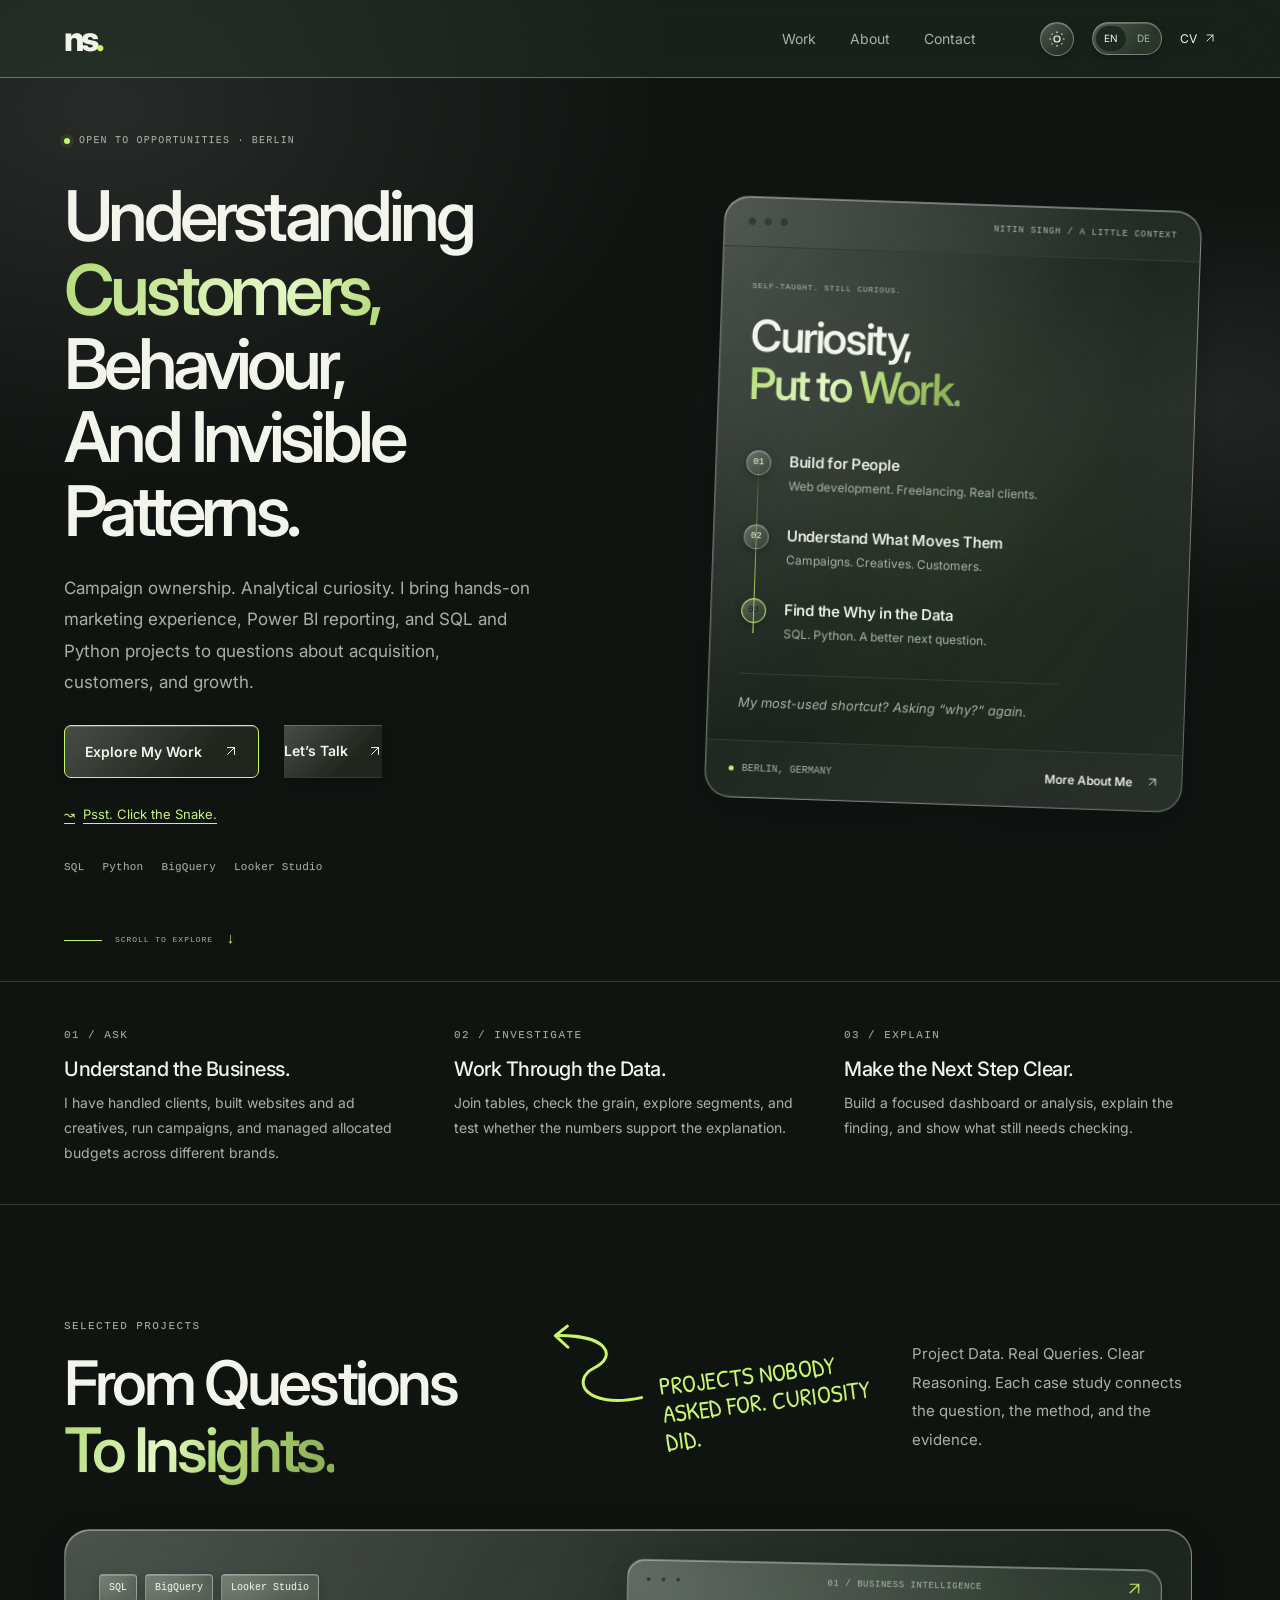
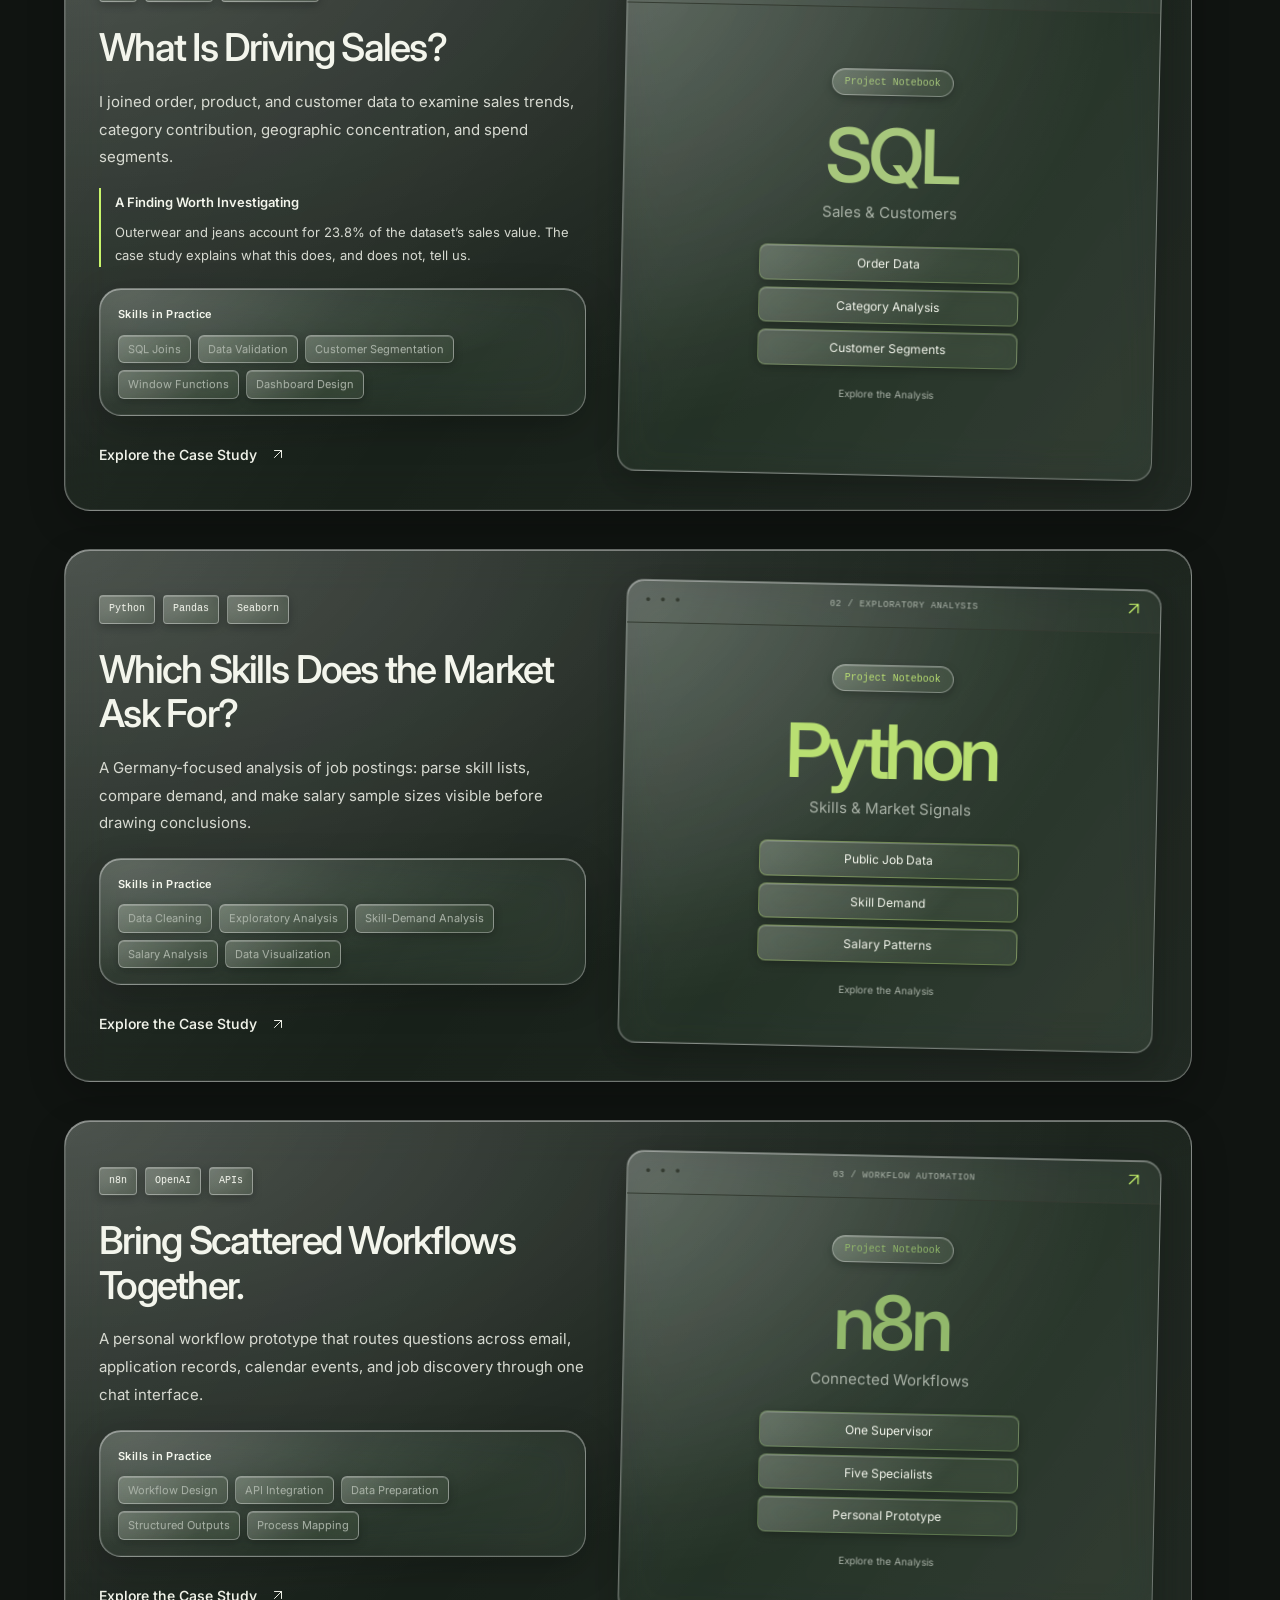
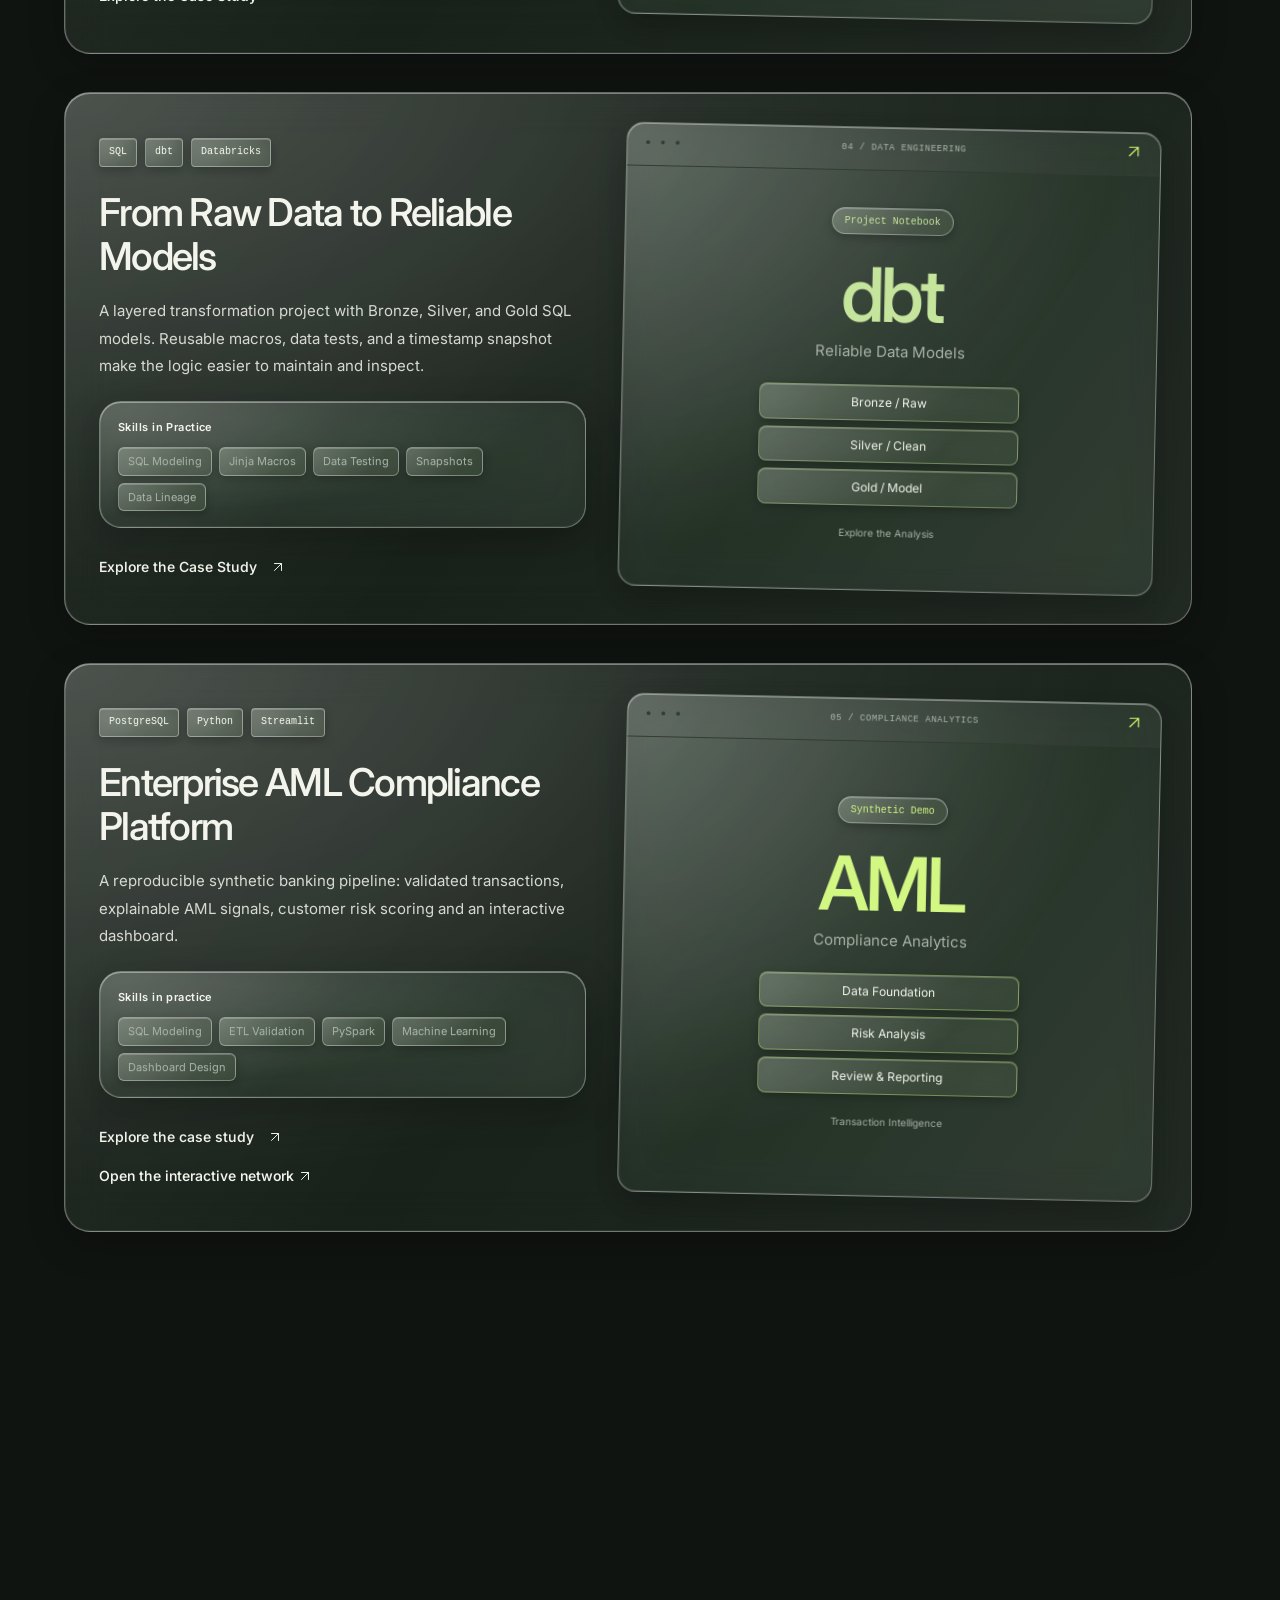
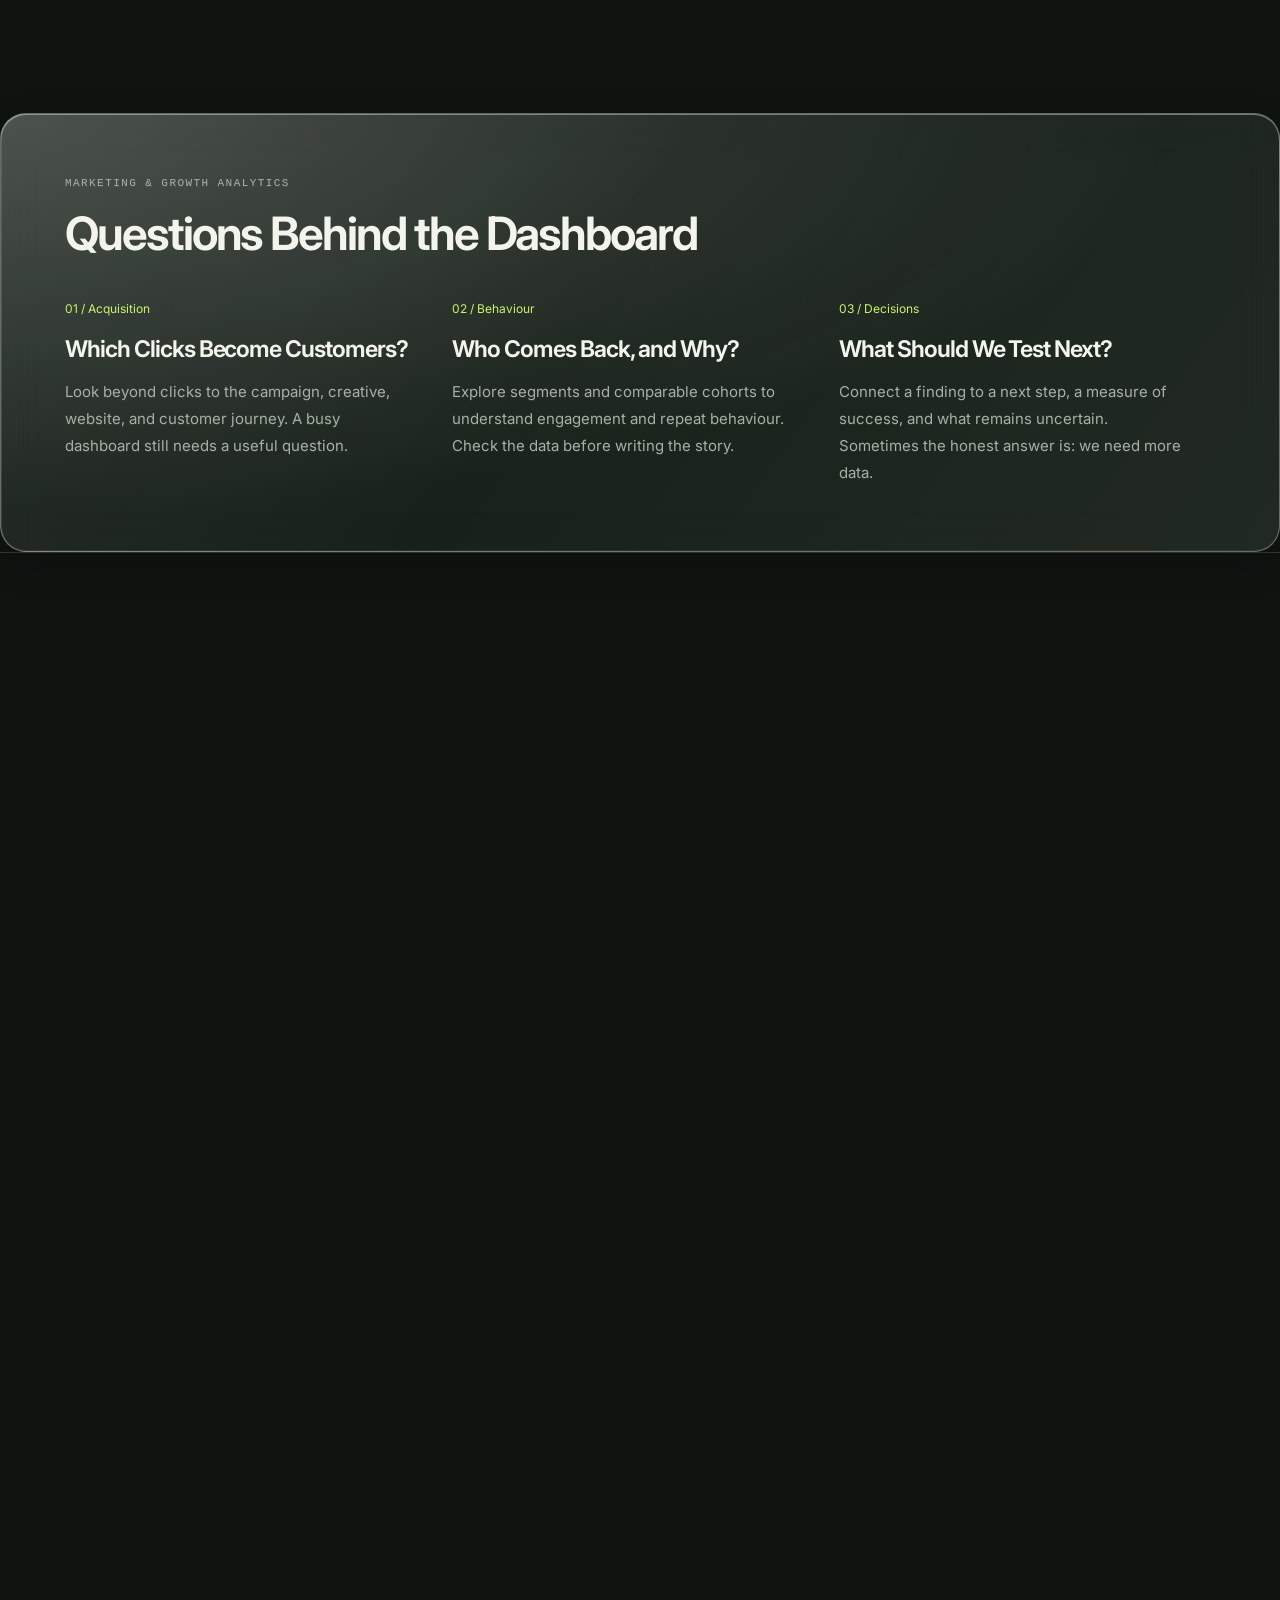
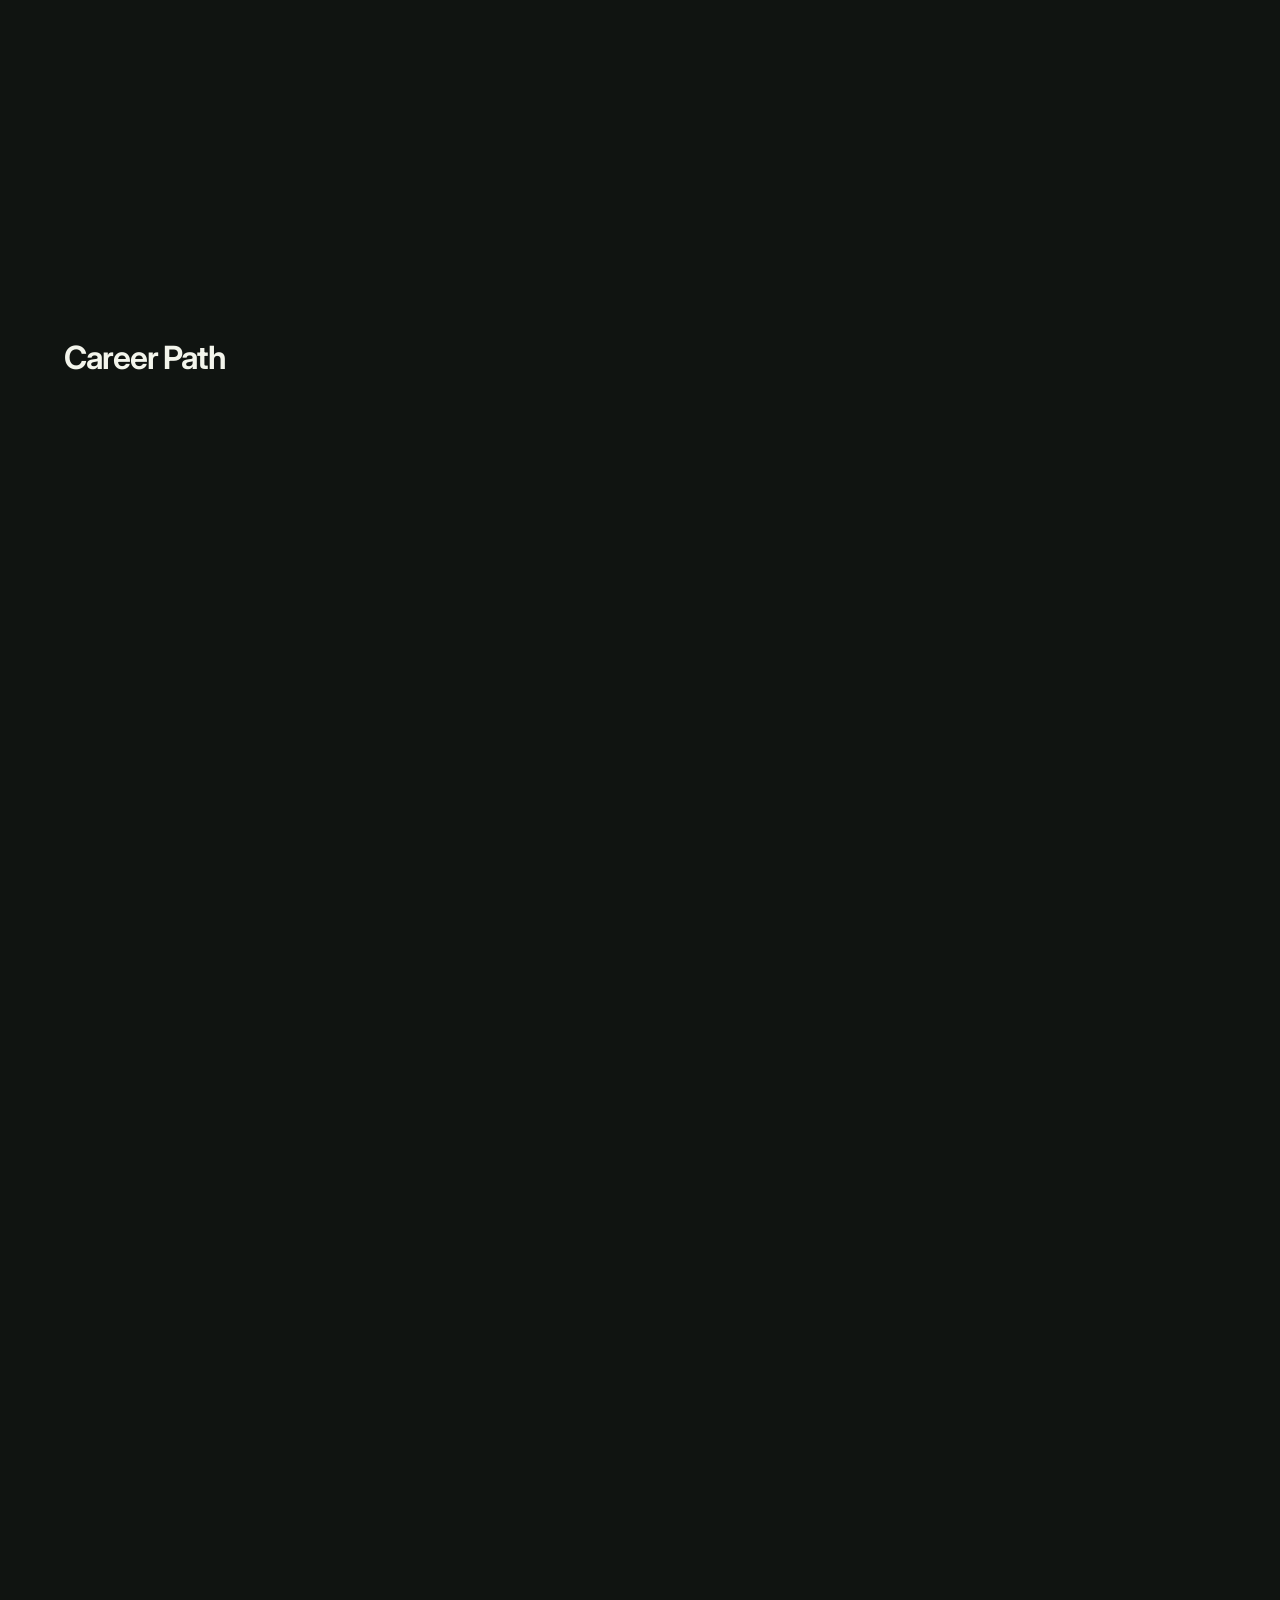
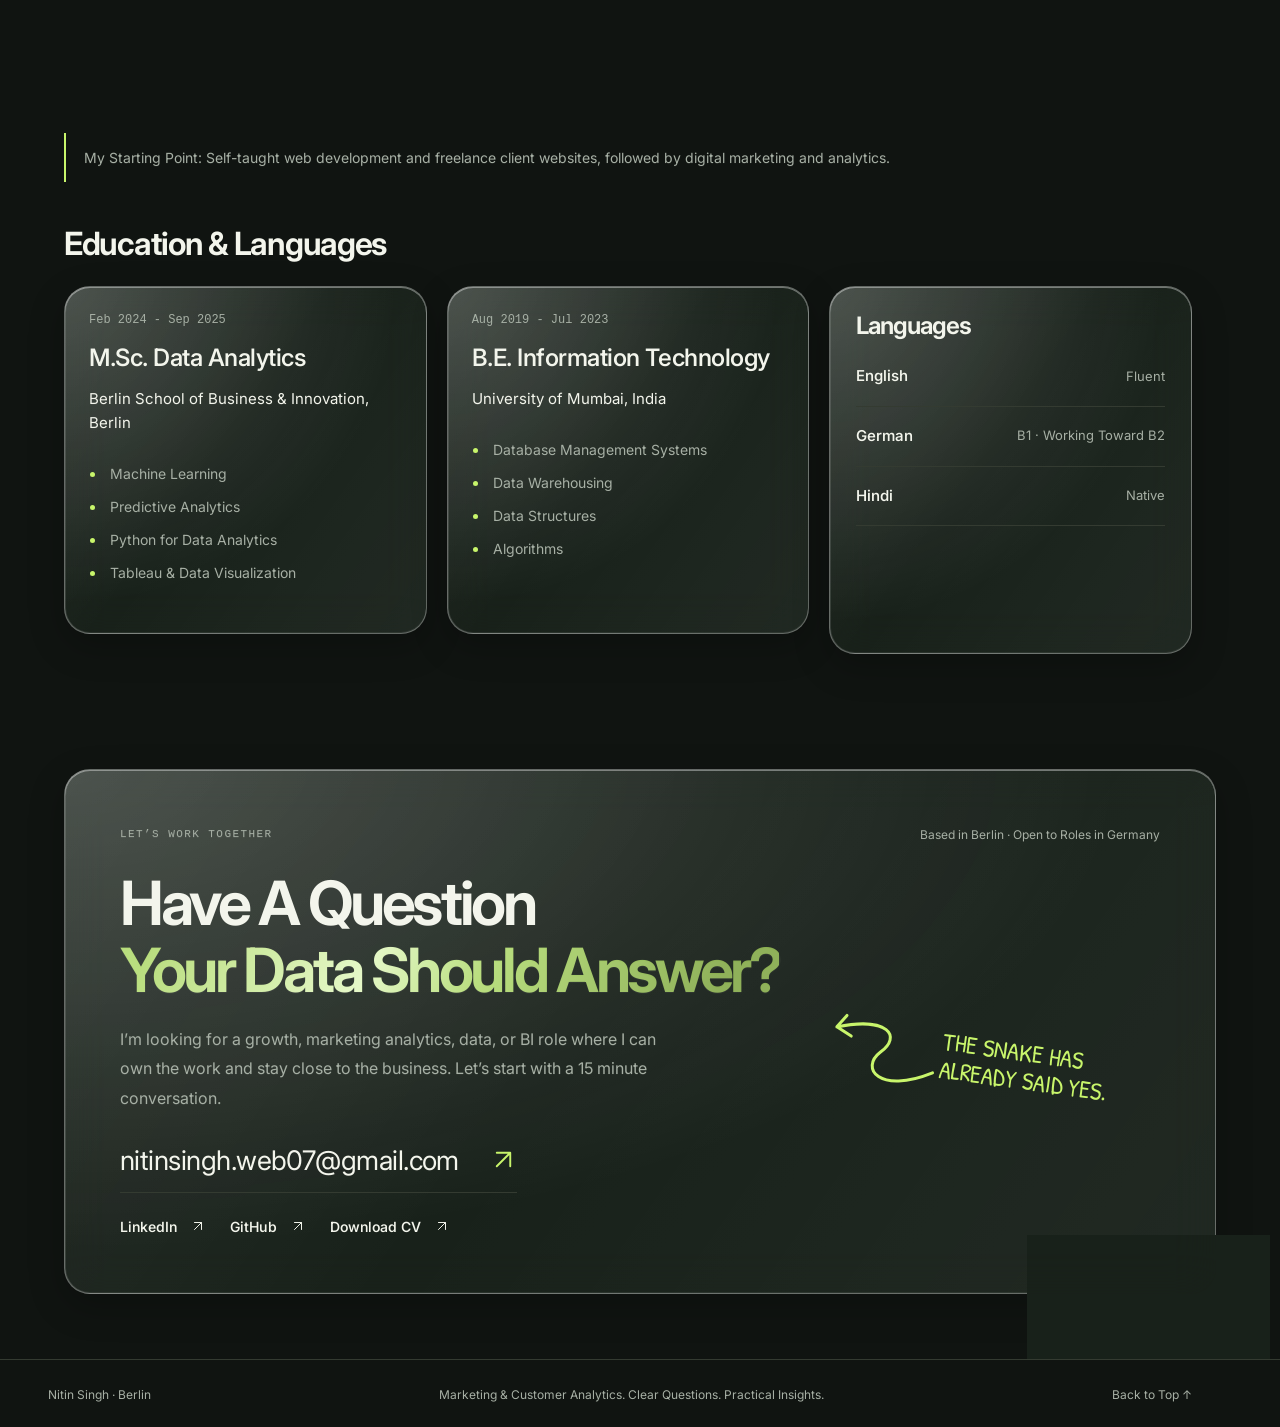
==== commit 50fa8d3a: "Restore original portfolio colours while preserving liquid glass" ====
--- a/index.html
+++ b/index.html
@@ -1,7 +1,7 @@
 <!doctype html>
 <html lang="en" data-theme="dark"><head><meta charset="utf-8"><meta name="viewport" content="width=device-width,initial-scale=1">
 <script>try{document.documentElement.dataset.theme=localStorage.getItem('portfolio-theme')==='light'?'light':'dark'}catch(e){}</script>
-<title>Data Analyst · Marketing &amp; Customer Analytics | Nitin Singh</title><meta name="description" content="Nitin Singh, Berlin. SQL, Python, dashboards and workflow automation, grounded in marketing experience and inspectable project work."><meta name="theme-color" content="#131313">
+<title>Data Analyst · Marketing &amp; Customer Analytics | Nitin Singh</title><meta name="description" content="Nitin Singh, Berlin. SQL, Python, dashboards and workflow automation, grounded in marketing experience and inspectable project work."><meta name="theme-color" content="#101411">
 <link rel="canonical" href="https://nitinsinghdm.github.io/"><link rel="icon" href="favicon.svg" type="image/svg+xml">
 <meta property="og:title" content="Data Analyst · Marketing &amp; Customer Analytics | Nitin Singh"><meta property="og:description" content="Nitin Singh, Berlin. SQL, Python, dashboards and workflow automation, grounded in marketing experience and inspectable project work."><meta property="og:type" content="website"><meta property="og:url" content="https://nitinsinghdm.github.io/"><meta property="og:image" content="https://nitinsinghdm.github.io/assets/profile/profile_dp4.png"><meta name="twitter:card" content="summary">
 <link rel="stylesheet" href="style.css?v=20261015-python"><script defer src="script.js?v=20261015-python"></script></head><body>
@@ -12,12 +12,12 @@
 <div class="hero-card-wrap"><div class="hero-evidence personal-card"><div class="memo-top"><span class="memo-dots" aria-hidden="true">● ● ●</span><span class="eyebrow" data-en="NITIN SINGH / A LITTLE CONTEXT" data-de="NITIN SINGH / KURZ ZU MIR">NITIN SINGH / A LITTLE CONTEXT</span></div><div class="personal-body"><p class="eyebrow"><span data-en="SELF-TAUGHT. STILL CURIOUS." data-de="AUTODIDAKT. IMMER NEUGIERIG.">SELF-TAUGHT. STILL CURIOUS.</span></p><h2><span data-en="Curiosity," data-de="Neugier,">Curiosity,</span><br><span class="accent" data-en="Put to Work." data-de="die bewegt.">Put to Work.</span></h2><div class="journey"><div class="journey-row"><span class="journey-number">01</span><div><h3 data-en="Build for People" data-de="Für Menschen bauen">Build for People</h3><p data-en="Web development. Freelancing. Real clients." data-de="Webentwicklung. Freelancing. Echte Kunden.">Web development. Freelancing. Real clients.</p></div></div><div class="journey-row"><span class="journey-number">02</span><div><h3 data-en="Understand What Moves Them" data-de="Verstehen, was sie bewegt">Understand What Moves Them</h3><p data-en="Campaigns. Creatives. Customers." data-de="Kampagnen. Werbemittel. Kunden.">Campaigns. Creatives. Customers.</p></div></div><div class="journey-row"><span class="journey-number">03</span><div><h3 data-en="Find the Why in the Data" data-de="Das Warum in den Daten finden">Find the Why in the Data</h3><p data-en="SQL. Python. A better next question." data-de="SQL. Python. Die nächste gute Frage.">SQL. Python. A better next question.</p></div></div></div><p class="personal-note"><span data-en="My most-used shortcut? Asking “why?” again." data-de="Mein liebster Shortcut? Noch einmal „Warum?“ fragen.">My most-used shortcut? Asking “why?” again.</span></p></div><div class="memo-bottom"><span><i class="status-dot" aria-hidden="true"></i><span data-en="BERLIN, GERMANY" data-de="BERLIN, DEUTSCHLAND">BERLIN, GERMANY</span></span><a class="text-link" href="#about"><span data-en="More About Me" data-de="Mehr über mich">More About Me</span><span aria-hidden="true"><svg class="link-arrow" viewBox="0 0 24 24" fill="none" stroke="currentColor" stroke-width="1.7" stroke-linecap="round" stroke-linejoin="round" aria-hidden="true" focusable="false"><path d="M6 18 18 6M6 6h12v12"/></svg></span></a></div></div></div><a class="scroll-cue" href="#work"><span class="scroll-cue-line" aria-hidden="true"></span><span data-en="SCROLL TO EXPLORE" data-de="SCROLLEN &amp; ENTDECKEN">SCROLL TO EXPLORE</span><span aria-hidden="true">↓</span></a></section>
 <section class="capabilities wrap reveal" aria-label="What I bring"><div><span class="eyebrow" data-en="01 / ASK" data-de="01 / FRAGEN">01 / ASK</span><h2 data-en="Understand the Business." data-de="Das Geschäft verstehen.">Understand the Business.</h2><p data-en="I have handled clients, built websites and ad creatives, run campaigns, and managed allocated budgets across different brands." data-de="Ich habe Kunden eigenständig betreut, Websites und Werbemittel erstellt, Kampagnen umgesetzt und zugewiesene Budgets für verschiedene Marken verwaltet.">I have handled clients, built websites and ad creatives, run campaigns, and managed allocated budgets across different brands.</p></div><div><span class="eyebrow" data-en="02 / INVESTIGATE" data-de="02 / ANALYSIEREN">02 / INVESTIGATE</span><h2 data-en="Work Through the Data." data-de="Die Daten verstehen.">Work Through the Data.</h2><p data-en="Join tables, check the grain, explore segments, and test whether the numbers support the explanation." data-de="Tabellen verbinden, die Datenebene prüfen, Segmente untersuchen und Erklärungen anhand der Zahlen bewerten.">Join tables, check the grain, explore segments, and test whether the numbers support the explanation.</p></div><div><span class="eyebrow" data-en="03 / EXPLAIN" data-de="03 / ERKLÄREN">03 / EXPLAIN</span><h2 data-en="Make the Next Step Clear." data-de="Den nächsten Schritt klären.">Make the Next Step Clear.</h2><p data-en="Build a focused dashboard or analysis, explain the finding, and show what still needs checking." data-de="Ein fokussiertes Dashboard oder eine Analyse erstellen, das Ergebnis erklären und offene Fragen sichtbar machen.">Build a focused dashboard or analysis, explain the finding, and show what still needs checking.</p></div></section>
 <section class="work-section wrap" id="work"><div class="section-heading reveal"><div><span class="eyebrow" data-en="SELECTED PROJECTS" data-de="AUSGEWÄHLTE PROJEKTE">SELECTED PROJECTS</span><h2><span data-en="From Questions" data-de="Von Fragen">From Questions</span><br><span class="accent" data-en="To Insights." data-de="zu Erkenntnissen.">To Insights.</span></h2></div><div class="heading-aside"><svg viewBox="0 0 100 100" width="100" height="100" fill="none" aria-hidden="true"><path d="M91 88C33 93 23 62 47 53C73 44 65 21 13 16M13 16l13-8M13 16l11 13" stroke="currentColor" stroke-width="3" stroke-linecap="round" stroke-linejoin="round"/></svg><span data-en="Projects Nobody Asked For. Curiosity Did." data-de="Niemand hat diese Projekte bestellt. Meine Neugier schon.">Projects Nobody Asked For. Curiosity Did.</span></div><p data-en="Project Data. Real Queries. Clear Reasoning. Each case study connects the question, the method, and the evidence." data-de="Projektdaten. Echter Code. Klare Gedanken. Jede Fallstudie verbindet Frage, Methode und Belege.">Project Data. Real Queries. Clear Reasoning. Each case study connects the question, the method, and the evidence.</p></div>
-<div class="project-stack"><article class="project-card featured reveal"><a class="project-image concept-cover" href="ecommerce.html" aria-label="Read the e-commerce case study" style="--cover-accent:#bbbbbb"><div class="window-top"><span class="window-dots" aria-hidden="true">● ● ●</span><span class="window-label">01 / BUSINESS INTELLIGENCE</span><span class="window-arrow" aria-hidden="true"><svg class="link-arrow" viewBox="0 0 24 24" fill="none" stroke="currentColor" stroke-width="1.7" stroke-linecap="round" stroke-linejoin="round" aria-hidden="true" focusable="false"><path d="M6 18 18 6M6 6h12v12"/></svg></span></div><div class="aml-blueprint"><span class="build-badge">Project Notebook</span><strong>SQL</strong><p>Sales &amp; Customers</p><div class="blueprint-layers"><span>Order Data</span><span>Category Analysis</span><span>Customer Segments</span></div><small>Explore the Analysis</small></div></a><div class="project-info"><div class="project-tags"><span>SQL</span><span>BigQuery</span><span>Looker Studio</span></div><h3 data-en="What Is Driving Sales?" data-de="Was treibt den Umsatz?">What Is Driving Sales?</h3><p data-en="I joined order, product, and customer data to examine sales trends, category contribution, geographic concentration, and spend segments." data-de="Ich habe Bestell-, Produkt- und Kundendaten verbunden, um Umsatztrends, Kategorien, geografische Verteilung und Ausgabensegmente zu untersuchen.">I joined order, product, and customer data to examine sales trends, category contribution, geographic concentration, and spend segments.</p><div class="project-finding"><strong data-en="A Finding Worth Investigating" data-de="Ein Ergebnis für die weitere Analyse">A Finding Worth Investigating</strong><p data-en="Outerwear and jeans account for 23.8% of the dataset’s sales value. The case study explains what this does, and does not, tell us." data-de="Jacken/Mäntel und Jeans machen 23,8 % des Umsatzwerts aus. Die Fallstudie zeigt, was sich daraus ableiten lässt.">Outerwear and jeans account for 23.8% of the dataset’s sales value. The case study explains what this does, and does not, tell us.</p></div><div class="skill-panel"><p class="skill-label" data-en="Skills in Practice" data-de="Skills in der Praxis">Skills in Practice</p><ul class="skill-chips"><li>SQL Joins</li><li>Data Validation</li><li>Customer Segmentation</li><li>Window Functions</li><li>Dashboard Design</li></ul></div><a class="text-link" href="ecommerce.html"><span data-en="Explore the Case Study" data-de="Fallstudie ansehen">Explore the Case Study</span><span aria-hidden="true"><svg class="link-arrow" viewBox="0 0 24 24" fill="none" stroke="currentColor" stroke-width="1.7" stroke-linecap="round" stroke-linejoin="round" aria-hidden="true" focusable="false"><path d="M6 18 18 6M6 6h12v12"/></svg></span></a></div></article>
-<article class="project-card reveal"><a class="project-image concept-cover" href="job-market.html" aria-label="Read the job market case study" style="--cover-accent:#cfcfcf"><div class="window-top"><span class="window-dots" aria-hidden="true">● ● ●</span><span class="window-label">02 / EXPLORATORY ANALYSIS</span><span class="window-arrow" aria-hidden="true"><svg class="link-arrow" viewBox="0 0 24 24" fill="none" stroke="currentColor" stroke-width="1.7" stroke-linecap="round" stroke-linejoin="round" aria-hidden="true" focusable="false"><path d="M6 18 18 6M6 6h12v12"/></svg></span></div><div class="aml-blueprint"><span class="build-badge">Project Notebook</span><strong>Python</strong><p>Skills &amp; Market Signals</p><div class="blueprint-layers"><span>Public Job Data</span><span>Skill Demand</span><span>Salary Patterns</span></div><small>Explore the Analysis</small></div></a><div class="project-info"><div class="project-tags"><span>Python</span><span>Pandas</span><span>Seaborn</span></div><h3 data-en="Which Skills Does the Market Ask For?" data-de="Welche Fähigkeiten sucht der Markt?">Which Skills Does the Market Ask For?</h3><p data-en="A Germany-focused analysis of job postings: parse skill lists, compare demand, and make salary sample sizes visible before drawing conclusions." data-de="Eine Analyse von Stellenanzeigen in Deutschland: Skill-Listen aufbereiten, Nachfrage vergleichen und Stichprobengrößen bei Gehältern berücksichtigen.">A Germany-focused analysis of job postings: parse skill lists, compare demand, and make salary sample sizes visible before drawing conclusions.</p><div class="skill-panel"><p class="skill-label" data-en="Skills in Practice" data-de="Skills in der Praxis">Skills in Practice</p><ul class="skill-chips"><li>Data Cleaning</li><li>Exploratory Analysis</li><li>Skill-Demand Analysis</li><li>Salary Analysis</li><li>Data Visualization</li></ul></div><a class="text-link" href="job-market.html"><span data-en="Explore the Case Study" data-de="Fallstudie ansehen">Explore the Case Study</span><span aria-hidden="true"><svg class="link-arrow" viewBox="0 0 24 24" fill="none" stroke="currentColor" stroke-width="1.7" stroke-linecap="round" stroke-linejoin="round" aria-hidden="true" focusable="false"><path d="M6 18 18 6M6 6h12v12"/></svg></span></a></div></article>
-<article class="project-card reveal"><a class="project-image concept-cover" href="automation.html" aria-label="Read the workflow automation case study" style="--cover-accent:#aaaaaa"><div class="window-top"><span class="window-dots" aria-hidden="true">● ● ●</span><span class="window-label">03 / WORKFLOW AUTOMATION</span><span class="window-arrow" aria-hidden="true"><svg class="link-arrow" viewBox="0 0 24 24" fill="none" stroke="currentColor" stroke-width="1.7" stroke-linecap="round" stroke-linejoin="round" aria-hidden="true" focusable="false"><path d="M6 18 18 6M6 6h12v12"/></svg></span></div><div class="aml-blueprint"><span class="build-badge">Project Notebook</span><strong>n8n</strong><p>Connected Workflows</p><div class="blueprint-layers"><span>One Supervisor</span><span>Five Specialists</span><span>Personal Prototype</span></div><small>Explore the Analysis</small></div></a><div class="project-info"><div class="project-tags"><span>n8n</span><span>OpenAI</span><span>APIs</span></div><h3 data-en="Bring Scattered Workflows Together." data-de="Verstreute Abläufe zusammenführen.">Bring Scattered Workflows Together.</h3><p data-en="A personal workflow prototype that routes questions across email, application records, calendar events, and job discovery through one chat interface." data-de="Ein persönlicher Workflow-Prototyp, der Fragen zu E-Mails, Bewerbungsdaten, Kalendereinträgen und Jobsuche über eine Chat-Oberfläche weiterleitet.">A personal workflow prototype that routes questions across email, application records, calendar events, and job discovery through one chat interface.</p><div class="skill-panel"><p class="skill-label" data-en="Skills in Practice" data-de="Skills in der Praxis">Skills in Practice</p><ul class="skill-chips"><li>Workflow Design</li><li>API Integration</li><li>Data Preparation</li><li>Structured Outputs</li><li>Process Mapping</li></ul></div><a class="text-link" href="automation.html"><span data-en="Explore the Case Study" data-de="Fallstudie ansehen">Explore the Case Study</span><span aria-hidden="true"><svg class="link-arrow" viewBox="0 0 24 24" fill="none" stroke="currentColor" stroke-width="1.7" stroke-linecap="round" stroke-linejoin="round" aria-hidden="true" focusable="false"><path d="M6 18 18 6M6 6h12v12"/></svg></span></a></div></article>
-<article class="project-card reveal"><a class="project-image concept-cover" href="data-pipeline.html" aria-label="Read the data pipeline case study" style="--cover-accent:#d9d9d9"><div class="window-top"><span class="window-dots" aria-hidden="true">● ● ●</span><span class="window-label">04 / DATA ENGINEERING</span><span class="window-arrow" aria-hidden="true"><svg class="link-arrow" viewBox="0 0 24 24" fill="none" stroke="currentColor" stroke-width="1.7" stroke-linecap="round" stroke-linejoin="round" aria-hidden="true" focusable="false"><path d="M6 18 18 6M6 6h12v12"/></svg></span></div><div class="aml-blueprint"><span class="build-badge">Project Notebook</span><strong>dbt</strong><p>Reliable Data Models</p><div class="blueprint-layers"><span>Bronze / Raw</span><span>Silver / Clean</span><span>Gold / Model</span></div><small>Explore the Analysis</small></div></a><div class="project-info"><div class="project-tags"><span>SQL</span><span>dbt</span><span>Databricks</span></div><h3 data-en="From Raw Data to Reliable Models" data-de="Von Rohdaten zu verlässlichen Modellen">From Raw Data to Reliable Models</h3><p data-en="A layered transformation project with Bronze, Silver, and Gold SQL models. Reusable macros, data tests, and a timestamp snapshot make the logic easier to maintain and inspect." data-de="Ein Transformationsprojekt mit SQL-Modellen in Bronze-, Silver- und Gold-Schichten. Wiederverwendbare Makros, Datentests und ein zeitstempelbasierter Snapshot machen die Logik nachvollziehbar und wartbar.">A layered transformation project with Bronze, Silver, and Gold SQL models. Reusable macros, data tests, and a timestamp snapshot make the logic easier to maintain and inspect.</p><div class="skill-panel"><p class="skill-label" data-en="Skills in Practice" data-de="Skills in der Praxis">Skills in Practice</p><ul class="skill-chips"><li>SQL Modeling</li><li>Jinja Macros</li><li>Data Testing</li><li>Snapshots</li><li>Data Lineage</li></ul></div><a class="text-link" href="data-pipeline.html"><span data-en="Explore the Case Study" data-de="Fallstudie ansehen">Explore the Case Study</span><span aria-hidden="true"><svg class="link-arrow" viewBox="0 0 24 24" fill="none" stroke="currentColor" stroke-width="1.7" stroke-linecap="round" stroke-linejoin="round" aria-hidden="true" focusable="false"><path d="M6 18 18 6M6 6h12v12"/></svg></span></a></div></article>
-<article class="project-card reveal aml-card"><a class="project-image concept-cover" href="aml.html" aria-label="Explore the AML project" style="--cover-accent:#e7e7e7"><div class="window-top"><span class="window-dots" aria-hidden="true">● ● ●</span><span class="window-label">05 / COMPLIANCE ANALYTICS</span><span class="window-arrow" aria-hidden="true"><svg class="link-arrow" viewBox="0 0 24 24" fill="none" stroke="currentColor" stroke-width="1.7" stroke-linecap="round" stroke-linejoin="round" aria-hidden="true" focusable="false"><path d="M6 18 18 6M6 6h12v12"/></svg></span></div><div class="aml-blueprint"><span class="build-badge">Synthetic Demo</span><strong>AML</strong><p>Compliance Analytics</p><div class="blueprint-layers"><span>Data Foundation</span><span>Risk Analysis</span><span>Review &amp; Reporting</span></div><small>Transaction Intelligence</small></div></a><div class="project-info"><div class="project-tags"><span>PostgreSQL</span><span>Python</span><span>Streamlit</span></div><h3>Enterprise AML Compliance Platform</h3><p data-en="A reproducible synthetic banking pipeline: validated transactions, explainable AML signals, customer risk scoring and an interactive dashboard." data-de="Eine reproduzierbare Pipeline mit synthetischen Bankdaten: validierte Transaktionen, erklärbare AML-Signale, Kundenrisikobewertung und ein interaktives Dashboard.">A reproducible synthetic banking pipeline: validated transactions, explainable AML signals, customer risk scoring and an interactive dashboard.</p><div class="skill-panel"><p class="skill-label" data-en="Skills in practice" data-de="Skills in der Praxis">Skills in practice</p><ul class="skill-chips"><li>SQL Modeling</li><li>ETL Validation</li><li>PySpark</li><li>Machine Learning</li><li>Dashboard Design</li></ul></div><a class="text-link" href="aml.html"><span data-en="Explore the case study" data-de="Fallstudie ansehen">Explore the case study</span> <svg class="link-arrow" viewBox="0 0 24 24" fill="none" stroke="currentColor" stroke-width="1.7" stroke-linecap="round" stroke-linejoin="round" aria-hidden="true" focusable="false"><path d="M6 18 18 6M6 6h12v12"/></svg></a><a class="text-link" href="aml-network/" style="display:block;margin-top:16px"><span data-en="Open the interactive network" data-de="Interaktives Netzwerk öffnen">Open the interactive network</span> <svg class="link-arrow" viewBox="0 0 24 24" fill="none" stroke="currentColor" stroke-width="1.7" stroke-linecap="round" stroke-linejoin="round" aria-hidden="true" focusable="false"><path d="M6 18 18 6M6 6h12v12"/></svg></a></div></article>
+<div class="project-stack"><article class="project-card featured reveal"><a class="project-image concept-cover" href="ecommerce.html" aria-label="Read the e-commerce case study" style="--cover-accent:#a7c77c"><div class="window-top"><span class="window-dots" aria-hidden="true">● ● ●</span><span class="window-label">01 / BUSINESS INTELLIGENCE</span><span class="window-arrow" aria-hidden="true"><svg class="link-arrow" viewBox="0 0 24 24" fill="none" stroke="currentColor" stroke-width="1.7" stroke-linecap="round" stroke-linejoin="round" aria-hidden="true" focusable="false"><path d="M6 18 18 6M6 6h12v12"/></svg></span></div><div class="aml-blueprint"><span class="build-badge">Project Notebook</span><strong>SQL</strong><p>Sales &amp; Customers</p><div class="blueprint-layers"><span>Order Data</span><span>Category Analysis</span><span>Customer Segments</span></div><small>Explore the Analysis</small></div></a><div class="project-info"><div class="project-tags"><span>SQL</span><span>BigQuery</span><span>Looker Studio</span></div><h3 data-en="What Is Driving Sales?" data-de="Was treibt den Umsatz?">What Is Driving Sales?</h3><p data-en="I joined order, product, and customer data to examine sales trends, category contribution, geographic concentration, and spend segments." data-de="Ich habe Bestell-, Produkt- und Kundendaten verbunden, um Umsatztrends, Kategorien, geografische Verteilung und Ausgabensegmente zu untersuchen.">I joined order, product, and customer data to examine sales trends, category contribution, geographic concentration, and spend segments.</p><div class="project-finding"><strong data-en="A Finding Worth Investigating" data-de="Ein Ergebnis für die weitere Analyse">A Finding Worth Investigating</strong><p data-en="Outerwear and jeans account for 23.8% of the dataset’s sales value. The case study explains what this does, and does not, tell us." data-de="Jacken/Mäntel und Jeans machen 23,8 % des Umsatzwerts aus. Die Fallstudie zeigt, was sich daraus ableiten lässt.">Outerwear and jeans account for 23.8% of the dataset’s sales value. The case study explains what this does, and does not, tell us.</p></div><div class="skill-panel"><p class="skill-label" data-en="Skills in Practice" data-de="Skills in der Praxis">Skills in Practice</p><ul class="skill-chips"><li>SQL Joins</li><li>Data Validation</li><li>Customer Segmentation</li><li>Window Functions</li><li>Dashboard Design</li></ul></div><a class="text-link" href="ecommerce.html"><span data-en="Explore the Case Study" data-de="Fallstudie ansehen">Explore the Case Study</span><span aria-hidden="true"><svg class="link-arrow" viewBox="0 0 24 24" fill="none" stroke="currentColor" stroke-width="1.7" stroke-linecap="round" stroke-linejoin="round" aria-hidden="true" focusable="false"><path d="M6 18 18 6M6 6h12v12"/></svg></span></a></div></article>
+<article class="project-card reveal"><a class="project-image concept-cover" href="job-market.html" aria-label="Read the job market case study" style="--cover-accent:#b9df72"><div class="window-top"><span class="window-dots" aria-hidden="true">● ● ●</span><span class="window-label">02 / EXPLORATORY ANALYSIS</span><span class="window-arrow" aria-hidden="true"><svg class="link-arrow" viewBox="0 0 24 24" fill="none" stroke="currentColor" stroke-width="1.7" stroke-linecap="round" stroke-linejoin="round" aria-hidden="true" focusable="false"><path d="M6 18 18 6M6 6h12v12"/></svg></span></div><div class="aml-blueprint"><span class="build-badge">Project Notebook</span><strong>Python</strong><p>Skills &amp; Market Signals</p><div class="blueprint-layers"><span>Public Job Data</span><span>Skill Demand</span><span>Salary Patterns</span></div><small>Explore the Analysis</small></div></a><div class="project-info"><div class="project-tags"><span>Python</span><span>Pandas</span><span>Seaborn</span></div><h3 data-en="Which Skills Does the Market Ask For?" data-de="Welche Fähigkeiten sucht der Markt?">Which Skills Does the Market Ask For?</h3><p data-en="A Germany-focused analysis of job postings: parse skill lists, compare demand, and make salary sample sizes visible before drawing conclusions." data-de="Eine Analyse von Stellenanzeigen in Deutschland: Skill-Listen aufbereiten, Nachfrage vergleichen und Stichprobengrößen bei Gehältern berücksichtigen.">A Germany-focused analysis of job postings: parse skill lists, compare demand, and make salary sample sizes visible before drawing conclusions.</p><div class="skill-panel"><p class="skill-label" data-en="Skills in Practice" data-de="Skills in der Praxis">Skills in Practice</p><ul class="skill-chips"><li>Data Cleaning</li><li>Exploratory Analysis</li><li>Skill-Demand Analysis</li><li>Salary Analysis</li><li>Data Visualization</li></ul></div><a class="text-link" href="job-market.html"><span data-en="Explore the Case Study" data-de="Fallstudie ansehen">Explore the Case Study</span><span aria-hidden="true"><svg class="link-arrow" viewBox="0 0 24 24" fill="none" stroke="currentColor" stroke-width="1.7" stroke-linecap="round" stroke-linejoin="round" aria-hidden="true" focusable="false"><path d="M6 18 18 6M6 6h12v12"/></svg></span></a></div></article>
+<article class="project-card reveal"><a class="project-image concept-cover" href="automation.html" aria-label="Read the workflow automation case study" style="--cover-accent:#92b86b"><div class="window-top"><span class="window-dots" aria-hidden="true">● ● ●</span><span class="window-label">03 / WORKFLOW AUTOMATION</span><span class="window-arrow" aria-hidden="true"><svg class="link-arrow" viewBox="0 0 24 24" fill="none" stroke="currentColor" stroke-width="1.7" stroke-linecap="round" stroke-linejoin="round" aria-hidden="true" focusable="false"><path d="M6 18 18 6M6 6h12v12"/></svg></span></div><div class="aml-blueprint"><span class="build-badge">Project Notebook</span><strong>n8n</strong><p>Connected Workflows</p><div class="blueprint-layers"><span>One Supervisor</span><span>Five Specialists</span><span>Personal Prototype</span></div><small>Explore the Analysis</small></div></a><div class="project-info"><div class="project-tags"><span>n8n</span><span>OpenAI</span><span>APIs</span></div><h3 data-en="Bring Scattered Workflows Together." data-de="Verstreute Abläufe zusammenführen.">Bring Scattered Workflows Together.</h3><p data-en="A personal workflow prototype that routes questions across email, application records, calendar events, and job discovery through one chat interface." data-de="Ein persönlicher Workflow-Prototyp, der Fragen zu E-Mails, Bewerbungsdaten, Kalendereinträgen und Jobsuche über eine Chat-Oberfläche weiterleitet.">A personal workflow prototype that routes questions across email, application records, calendar events, and job discovery through one chat interface.</p><div class="skill-panel"><p class="skill-label" data-en="Skills in Practice" data-de="Skills in der Praxis">Skills in Practice</p><ul class="skill-chips"><li>Workflow Design</li><li>API Integration</li><li>Data Preparation</li><li>Structured Outputs</li><li>Process Mapping</li></ul></div><a class="text-link" href="automation.html"><span data-en="Explore the Case Study" data-de="Fallstudie ansehen">Explore the Case Study</span><span aria-hidden="true"><svg class="link-arrow" viewBox="0 0 24 24" fill="none" stroke="currentColor" stroke-width="1.7" stroke-linecap="round" stroke-linejoin="round" aria-hidden="true" focusable="false"><path d="M6 18 18 6M6 6h12v12"/></svg></span></a></div></article>
+<article class="project-card reveal"><a class="project-image concept-cover" href="data-pipeline.html" aria-label="Read the data pipeline case study" style="--cover-accent:#c6e59c"><div class="window-top"><span class="window-dots" aria-hidden="true">● ● ●</span><span class="window-label">04 / DATA ENGINEERING</span><span class="window-arrow" aria-hidden="true"><svg class="link-arrow" viewBox="0 0 24 24" fill="none" stroke="currentColor" stroke-width="1.7" stroke-linecap="round" stroke-linejoin="round" aria-hidden="true" focusable="false"><path d="M6 18 18 6M6 6h12v12"/></svg></span></div><div class="aml-blueprint"><span class="build-badge">Project Notebook</span><strong>dbt</strong><p>Reliable Data Models</p><div class="blueprint-layers"><span>Bronze / Raw</span><span>Silver / Clean</span><span>Gold / Model</span></div><small>Explore the Analysis</small></div></a><div class="project-info"><div class="project-tags"><span>SQL</span><span>dbt</span><span>Databricks</span></div><h3 data-en="From Raw Data to Reliable Models" data-de="Von Rohdaten zu verlässlichen Modellen">From Raw Data to Reliable Models</h3><p data-en="A layered transformation project with Bronze, Silver, and Gold SQL models. Reusable macros, data tests, and a timestamp snapshot make the logic easier to maintain and inspect." data-de="Ein Transformationsprojekt mit SQL-Modellen in Bronze-, Silver- und Gold-Schichten. Wiederverwendbare Makros, Datentests und ein zeitstempelbasierter Snapshot machen die Logik nachvollziehbar und wartbar.">A layered transformation project with Bronze, Silver, and Gold SQL models. Reusable macros, data tests, and a timestamp snapshot make the logic easier to maintain and inspect.</p><div class="skill-panel"><p class="skill-label" data-en="Skills in Practice" data-de="Skills in der Praxis">Skills in Practice</p><ul class="skill-chips"><li>SQL Modeling</li><li>Jinja Macros</li><li>Data Testing</li><li>Snapshots</li><li>Data Lineage</li></ul></div><a class="text-link" href="data-pipeline.html"><span data-en="Explore the Case Study" data-de="Fallstudie ansehen">Explore the Case Study</span><span aria-hidden="true"><svg class="link-arrow" viewBox="0 0 24 24" fill="none" stroke="currentColor" stroke-width="1.7" stroke-linecap="round" stroke-linejoin="round" aria-hidden="true" focusable="false"><path d="M6 18 18 6M6 6h12v12"/></svg></span></a></div></article>
+<article class="project-card reveal aml-card"><a class="project-image concept-cover" href="aml.html" aria-label="Explore the AML project" style="--cover-accent:#d2f783"><div class="window-top"><span class="window-dots" aria-hidden="true">● ● ●</span><span class="window-label">05 / COMPLIANCE ANALYTICS</span><span class="window-arrow" aria-hidden="true"><svg class="link-arrow" viewBox="0 0 24 24" fill="none" stroke="currentColor" stroke-width="1.7" stroke-linecap="round" stroke-linejoin="round" aria-hidden="true" focusable="false"><path d="M6 18 18 6M6 6h12v12"/></svg></span></div><div class="aml-blueprint"><span class="build-badge">Synthetic Demo</span><strong>AML</strong><p>Compliance Analytics</p><div class="blueprint-layers"><span>Data Foundation</span><span>Risk Analysis</span><span>Review &amp; Reporting</span></div><small>Transaction Intelligence</small></div></a><div class="project-info"><div class="project-tags"><span>PostgreSQL</span><span>Python</span><span>Streamlit</span></div><h3>Enterprise AML Compliance Platform</h3><p data-en="A reproducible synthetic banking pipeline: validated transactions, explainable AML signals, customer risk scoring and an interactive dashboard." data-de="Eine reproduzierbare Pipeline mit synthetischen Bankdaten: validierte Transaktionen, erklärbare AML-Signale, Kundenrisikobewertung und ein interaktives Dashboard.">A reproducible synthetic banking pipeline: validated transactions, explainable AML signals, customer risk scoring and an interactive dashboard.</p><div class="skill-panel"><p class="skill-label" data-en="Skills in practice" data-de="Skills in der Praxis">Skills in practice</p><ul class="skill-chips"><li>SQL Modeling</li><li>ETL Validation</li><li>PySpark</li><li>Machine Learning</li><li>Dashboard Design</li></ul></div><a class="text-link" href="aml.html"><span data-en="Explore the case study" data-de="Fallstudie ansehen">Explore the case study</span> <svg class="link-arrow" viewBox="0 0 24 24" fill="none" stroke="currentColor" stroke-width="1.7" stroke-linecap="round" stroke-linejoin="round" aria-hidden="true" focusable="false"><path d="M6 18 18 6M6 6h12v12"/></svg></a><a class="text-link" href="aml-network/" style="display:block;margin-top:16px"><span data-en="Open the interactive network" data-de="Interaktives Netzwerk öffnen">Open the interactive network</span> <svg class="link-arrow" viewBox="0 0 24 24" fill="none" stroke="currentColor" stroke-width="1.7" stroke-linecap="round" stroke-linejoin="round" aria-hidden="true" focusable="false"><path d="M6 18 18 6M6 6h12v12"/></svg></a></div></article>
 </div><div class="more-work reveal"><div><span class="eyebrow" data-en="MORE TO EXPLORE" data-de="WEITERE ARBEITEN">MORE TO EXPLORE</span><h3 data-en="Transport Network Analysis" data-de="Analyse von Verkehrsnetzen">Transport Network Analysis</h3></div><div><p data-en="Python network analysis, route models, and a Tableau dashboard." data-de="Python-Netzwerkanalyse, Routenmodelle und ein Tableau-Dashboard.">Python network analysis, route models, and a Tableau dashboard.</p><a class="text-link" href="https://github.com/nitinsinghdm/Transport-Network-Analysis-and-Optimization" target="_blank" rel="noopener noreferrer"><span data-en="View on GitHub" data-de="Auf GitHub ansehen">View on GitHub</span><span aria-hidden="true"><svg class="link-arrow" viewBox="0 0 24 24" fill="none" stroke="currentColor" stroke-width="1.7" stroke-linecap="round" stroke-linejoin="round" aria-hidden="true" focusable="false"><path d="M6 18 18 6M6 6h12v12"/></svg></span></a></div><article class="extra-project"><h3>SQL Job Market Analysis</h3><p>SQL queries exploring skill demand and salary patterns in historical 2023 public job postings.</p><a class="text-link" href="https://github.com/nitinsinghdm/SQL_Project_Data_Job_Analysis" target="_blank" rel="noopener noreferrer">Explore the SQL Repository <svg class="link-arrow" viewBox="0 0 24 24" fill="none" stroke="currentColor" stroke-width="1.7" stroke-linecap="round" stroke-linejoin="round" aria-hidden="true" focusable="false"><path d="M6 18 18 6M6 6h12v12"/></svg></a></article></div></section>
 <section class="marketing-lens wrap" id="marketing-lens"><p class="eyebrow" data-en="MARKETING &amp; GROWTH ANALYTICS" data-de="MARKETING- &amp; WACHSTUMSANALYSE">MARKETING &amp; GROWTH ANALYTICS</p><h2 data-en="Questions Behind the Dashboard" data-de="Fragen hinter dem Dashboard">Questions Behind the Dashboard</h2><div class="marketing-questions"><article><span>01 / Acquisition</span><h3 data-en="Which Clicks Become Customers?" data-de="Welche Klicks werden zu Kunden?">Which Clicks Become Customers?</h3><p data-en="Look beyond clicks to the campaign, creative, website, and customer journey. A busy dashboard still needs a useful question." data-de="Über Klicks hinaus auf Kampagne, Werbemittel, Website und Customer Journey schauen. Auch ein volles Dashboard braucht eine gute Frage.">Look beyond clicks to the campaign, creative, website, and customer journey. A busy dashboard still needs a useful question.</p></article><article><span>02 / Behaviour</span><h3 data-en="Who Comes Back, and Why?" data-de="Wer kommt zurück, und warum?">Who Comes Back, and Why?</h3><p data-en="Explore segments and comparable cohorts to understand engagement and repeat behaviour. Check the data before writing the story." data-de="Segmente und vergleichbare Kohorten untersuchen, um Engagement und wiederkehrendes Verhalten zu verstehen. Erst die Daten prüfen, dann die Geschichte erzählen.">Explore segments and comparable cohorts to understand engagement and repeat behaviour. Check the data before writing the story.</p></article><article><span>03 / Decisions</span><h3 data-en="What Should We Test Next?" data-de="Was sollten wir als Nächstes testen?">What Should We Test Next?</h3><p data-en="Connect a finding to a next step, a measure of success, and what remains uncertain. Sometimes the honest answer is: we need more data." data-de="Ein Ergebnis mit einem nächsten Schritt, einem Erfolgskriterium und offenen Fragen verbinden. Manchmal lautet die ehrliche Antwort: Wir brauchen mehr Daten.">Connect a finding to a next step, a measure of success, and what remains uncertain. Sometimes the honest answer is: we need more data.</p></article></div></section><section class="about-section wrap" id="about"><div class="section-heading reveal"><div><span class="eyebrow" data-en="ABOUT ME" data-de="ÜBER MICH">ABOUT ME</span><h2 class="about-introduction manga-intro"><span class="manga-panel manga-hello" data-en="Yoo! What’s Up?" data-de="Yoo! Was geht?">Yoo! What’s Up?</span><span class="manga-panel manga-dream" data-en="I’m Gonna Be King of the Data Seas!" data-de="Ich werde König der Datenmeere!">I’m Gonna Be King of the Data Seas!</span><span class="manga-panel manga-name"><strong>Nitin Singh.</strong><span data-en="Your Analytics Crewmate." data-de="Dein Analytics-Crewmitglied.">Your Analytics Crewmate.</span></span></h2></div></div><div class="about-grid"><div class="about-portrait reveal"><div class="portrait-speech"><span class="speech-spark" aria-hidden="true">✦</span><strong data-en="Next Stop: The Grand Data Line." data-de="Nächster Halt: Die Grand Data Line.">Next Stop: The Grand Data Line.</strong><p data-en="Big Questions. No Pirate Math." data-de="Große Fragen. Keine Piraten-Mathematik.">Big Questions. No Pirate Math.</p></div><img src="assets/profile/profile_dp4.png" alt="Nitin Singh" loading="lazy" width="800" height="1000"><div><strong>Nitin Singh</strong><span data-en="Data Analyst · Berlin" data-de="Data Analyst · Berlin">Data Analyst · Berlin</span></div></div><div class="about-copy reveal"><h3 data-en="My Path into Analytics Started with Websites." data-de="Mein Weg in die Datenanalyse begann mit Websites.">My Path into Analytics Started with Websites.</h3><p data-en="I started by teaching myself web development. Then I got curious about who clicked, why they left, and whether the campaign actually worked. One innocent question later: analytics." data-de="Ich begann mit selbst beigebrachter Webentwicklung. Dann wollte ich wissen, wer klickt, warum Menschen abspringen und ob eine Kampagne funktioniert. Eine harmlose Frage später: Analytics.">I started by teaching myself web development. Then I got curious about who clicked, why they left, and whether the campaign actually worked. One innocent question later: analytics.</p><p data-en="At WhatYouTech, I owned client work across websites, creatives, campaigns, allocated budgets, and Power BI reporting. Google Analytics, SEO, and CRM added context to the customer journey. SQL and Python started as a small part of my work and grew through study and projects." data-de="Bei WhatYouTech verantwortete ich Kundenarbeit rund um Websites, Werbemittel, Kampagnen, zugewiesene Budgets und Power-BI-Reporting. Google Analytics, SEO und CRM ergänzten den Blick auf die Customer Journey. SQL und Python waren zunächst ein kleiner Teil meiner Arbeit; im Studium und in Projekten habe ich sie vertieft.">At WhatYouTech, I owned client work across websites, creatives, campaigns, allocated budgets, and Power BI reporting. Google Analytics, SEO, and CRM added context to the customer journey. SQL and Python started as a small part of my work and grew through study and projects.</p><p data-en="Based in Berlin. Looking for a team that likes clear questions, useful analysis, and someone who says “one quick check” before opening another tab." data-de="In Berlin. Ich suche ein Team, das klare Fragen, nützliche Analysen und jemanden schätzt, der „Nur kurz prüfen“ sagt und noch einen Tab öffnet.">Based in Berlin. Looking for a team that likes clear questions, useful analysis, and someone who says “one quick check” before opening another tab.</p><div class="skills-block"><div><strong data-en="Analysis &amp; Reporting" data-de="Analyse &amp; Reporting">Analysis &amp; Reporting</strong><p data-en="SQL · Python · Pandas · BigQuery · Looker Studio · Data Cleaning · Data Validation · Exploratory Analysis · Customer Segmentation" data-de="SQL · Python · Pandas · BigQuery · Looker Studio · Datenbereinigung · Datenvalidierung · Explorative Analyse · Kundensegmentierung">SQL · Python · Pandas · BigQuery · Looker Studio · Data Cleaning · Data Validation · Exploratory Analysis · Customer Segmentation</p></div><div><strong data-en="Marketing Context" data-de="Marketingverständnis">Marketing Context</strong><p data-en="Campaign Ownership · Budget Management · Ad Creatives · Google Analytics · SEO · Customer Journeys · CRM · B2B &amp; B2C" data-de="Kampagnenverantwortung · Budgetverwaltung · Werbemittel · Google Analytics · SEO · Customer Journeys · CRM · B2B &amp; B2C">Campaign Ownership · Budget Management · Ad Creatives · Google Analytics · SEO · Customer Journeys · CRM · B2B &amp; B2C</p></div><div><strong data-en="Further Tools I Work With" data-de="Weitere Tools, mit denen ich arbeite">Further Tools I Work With</strong><p data-en="Power BI · Tableau · Excel · dbt · Databricks · n8n · API Integration · Git · GitHub · Dashboard Design" data-de="Power BI · Tableau · Excel · dbt · Databricks · n8n · API-Integration · Git · GitHub · Dashboard-Design">Power BI · Tableau · Excel · dbt · Databricks · n8n · API Integration · Git · GitHub · Dashboard Design</p></div></div></div></div>
 <div class="background-grid"><div class="career-column"><h2 class="background-title" data-en="Career Path" data-de="Beruflicher Weg">Career Path</h2><article class="timeline-item"><span class="timeline-date">Aug 2022 - Sep 2024</span><h3>WhatYouTech</h3><p class="role-title" data-en="Performance Marketing &amp; Analytics Analyst" data-de="Performance Marketing &amp; Analytics Analyst">Performance Marketing &amp; Analytics Analyst</p><p class="role-location">Hybrid | Navi Mumbai, MH, India</p><div class="context-tags"><span>B2B</span><span>Digital Services</span></div><ul class="detail-list"><li data-en="Handled clients independently across real estate, e-commerce, fashion, pageants, diamonds, logistics, and production." data-de="Kunden aus Immobilien, E-Commerce, Mode, Schönheitswettbewerben, der Diamantenbranche, Logistik und Produktion eigenständig betreut.">Handled clients independently across real estate, e-commerce, fashion, pageants, diamonds, logistics, and production.</li><li data-en="Developed websites, created ad creatives, and ran campaigns across different acquisition channels for different brands." data-de="Websites und Werbemittel erstellt und Kampagnen über verschiedene Akquisekanäle für unterschiedliche Marken umgesetzt.">Developed websites, created ad creatives, and ran campaigns across different acquisition channels for different brands.</li><li data-en="Managed allocated campaign budgets and built Power BI dashboards and reports to analyse performance." data-de="Zugewiesene Kampagnenbudgets verwaltet und Power-BI-Dashboards und Berichte zur Leistungsanalyse erstellt.">Managed allocated campaign budgets and built Power BI dashboards and reports to analyse performance.</li><li data-en="Used CRM information to understand customer behaviour, with limited SQL and Python use alongside the core marketing work." data-de="CRM-Informationen genutzt, um Kundenverhalten zu verstehen; SQL und Python ergänzend in begrenztem Umfang eingesetzt.">Used CRM information to understand customer behaviour, with limited SQL and Python use alongside the core marketing work.</li></ul><div class="skill-panel"><p class="skill-label" data-en="Skills in Practice" data-de="Skills in der Praxis">Skills in Practice</p><ul class="skill-chips"><li data-en="Client Ownership" data-de="Kundenverantwortung">Client Ownership</li><li data-en="Campaign Management" data-de="Kampagnenmanagement">Campaign Management</li><li data-en="Acquisition Channels" data-de="Akquisekanäle">Acquisition Channels</li><li data-en="Budget Management" data-de="Budgetverwaltung">Budget Management</li><li data-en="Ad Creatives" data-de="Werbemittel">Ad Creatives</li><li data-en="Web Development" data-de="Webentwicklung">Web Development</li><li data-en="Power BI" data-de="Power BI">Power BI</li><li data-en="Performance Reporting" data-de="Performance-Reporting">Performance Reporting</li><li data-en="Google Analytics" data-de="Google Analytics">Google Analytics</li><li data-en="CRM Analysis" data-de="CRM-Analyse">CRM Analysis</li><li data-en="On-Page &amp; Off-Page SEO" data-de="On-Page- &amp; Off-Page-SEO">On-Page &amp; Off-Page SEO</li></ul></div></article><article class="timeline-item"><span class="timeline-date">Dec 2021 - Jul 2022</span><h3>ThoughtStart</h3><p class="role-title" data-en="Web &amp; Analytics Developer" data-de="Web &amp; Analytics Developer">Web &amp; Analytics Developer</p><p class="role-location">Remote | Navi Mumbai, MH, India</p><div class="context-tags"><span>Web Development</span><span>Website Analytics</span></div><ul class="detail-list"><li>Implemented Google Analytics tracking and monitored engagement and website performance for an LMS platform.</li><li>Built reports covering user behaviour, enrollment, and engagement trends.</li><li>Supported AWS-based content workflows and digital asset management.</li></ul><div class="skill-panel"><p class="skill-label" data-en="Skills in Practice" data-de="Skills in der Praxis">Skills in Practice</p><ul class="skill-chips"><li data-en="Web Development" data-de="Webentwicklung">Web Development</li><li data-en="Google Analytics" data-de="Google Analytics">Google Analytics</li><li data-en="Website Tracking" data-de="Website-Tracking">Website Tracking</li><li data-en="Engagement Reporting" data-de="Engagement-Reporting">Engagement Reporting</li><li data-en="User Journeys" data-de="User Journeys">User Journeys</li><li data-en="LMS Platforms" data-de="LMS-Plattformen">LMS Platforms</li><li data-en="AWS Content Workflows" data-de="AWS-Content-Workflows">AWS Content Workflows</li><li data-en="Digital Asset Management" data-de="Digital Asset Management">Digital Asset Management</li></ul></div></article><article class="timeline-item"><span class="timeline-date">Jul 2021 - Sep 2021</span><h3>Ono Teas</h3><p class="role-title" data-en="Analytics &amp; Marketing Intern" data-de="Analytics &amp; Marketing Praktikant">Analytics &amp; Marketing Intern</p><p class="role-location">On-Site | Navi Mumbai, MH, India</p><div class="context-tags"><span>B2C</span><span>B2B Wholesale</span></div><ul class="detail-list"><li>Used HubSpot and Bitrix24 CRM to manage leads, campaign activity, and customer interactions.</li><li>Analyzed CRM data to understand lead behaviour, follow-up patterns, and customer journeys across B2C and B2B wholesale.</li><li>Prepared campaign reports covering traffic, engagement, and conversions to support marketing decisions.</li></ul><div class="skill-panel"><p class="skill-label" data-en="Skills in Practice" data-de="Skills in der Praxis">Skills in Practice</p><ul class="skill-chips"><li data-en="HubSpot" data-de="HubSpot">HubSpot</li><li data-en="Bitrix24" data-de="Bitrix24">Bitrix24</li><li data-en="CRM Analysis" data-de="CRM-Analyse">CRM Analysis</li><li data-en="Lead Management" data-de="Lead-Management">Lead Management</li><li data-en="Customer Behaviour" data-de="Kundenverhalten">Customer Behaviour</li><li data-en="Campaign Reporting" data-de="Kampagnen-Reporting">Campaign Reporting</li><li data-en="B2C E-Commerce" data-de="B2C-E-Commerce">B2C E-Commerce</li><li data-en="B2B Wholesale" data-de="B2B-Großhandel">B2B Wholesale</li><li data-en="Customer Journeys" data-de="Customer Journeys">Customer Journeys</li></ul></div></article><p class="career-origin" data-en="My Starting Point: Self-taught web development and freelance client websites, followed by digital marketing and analytics." data-de="Mein Einstieg: Autodidaktische Webentwicklung und Websites für Freelance-Kunden, anschließend digitales Marketing und Analytics.">My Starting Point: Self-taught web development and freelance client websites, followed by digital marketing and analytics.</p></div><div class="education-column"><h2 class="background-title" data-en="Education &amp; Languages" data-de="Ausbildung &amp; Sprachen">Education &amp; Languages</h2><article class="timeline-item"><span class="timeline-date">Feb 2024 - Sep 2025</span><h3>M.Sc. Data Analytics</h3><p class="school-name">Berlin School of Business &amp; Innovation, Berlin</p><ul class="detail-list"><li>Machine Learning</li><li>Predictive Analytics</li><li>Python for Data Analytics</li><li>Tableau &amp; Data Visualization</li></ul></article><article class="timeline-item"><span class="timeline-date">Aug 2019 - Jul 2023</span><h3>B.E. Information Technology</h3><p class="school-name">University of Mumbai, India</p><ul class="detail-list"><li>Database Management Systems</li><li>Data Warehousing</li><li>Data Structures</li><li>Algorithms</li></ul></article><article class="language-panel"><h3 data-en="Languages" data-de="Sprachen">Languages</h3><div class="language-row"><strong data-en="English" data-de="Englisch">English</strong><span data-en="Fluent" data-de="Fließend">Fluent</span></div><div class="language-row"><strong data-en="German" data-de="Deutsch">German</strong><span data-en="B1 · Working Toward B2" data-de="B1 · Auf dem Weg zu B2">B1 · Working Toward B2</span></div><div class="language-row"><strong data-en="Hindi" data-de="Hindi">Hindi</strong><span data-en="Native" data-de="Muttersprache">Native</span></div></article></div></div></section></main><section class="contact-section" id="contact"><div class="contact-top"><span class="eyebrow" data-en="LET’S WORK TOGETHER" data-de="ZUSAMMENARBEIT">LET’S WORK TOGETHER</span><span class="availability" data-en="Based in Berlin · Open to Roles in Germany" data-de="In Berlin · Offen für Stellen in Deutschland">Based in Berlin · Open to Roles in Germany</span></div><h2><span data-en="Have A Question" data-de="Eine Frage, die">Have A Question</span><br><span class="accent" data-en="Your Data Should Answer?" data-de="Ihre Daten beantworten sollten?">Your Data Should Answer?</span></h2><div class="heading-aside"><svg viewBox="0 0 100 100" width="100" height="100" fill="none" aria-hidden="true"><path d="M91 88C33 93 23 62 47 53C73 44 65 21 13 16M13 16l13-8M13 16l11 13" stroke="currentColor" stroke-width="3" stroke-linecap="round" stroke-linejoin="round"/></svg><span data-en="The Snake Has Already Said Yes." data-de="Die Schlange hat schon zugesagt.">The Snake Has Already Said Yes.</span></div><p class="contact-copy" data-en="I’m looking for a growth, marketing analytics, data, or BI role where I can own the work and stay close to the business. Let’s start with a 15 minute conversation." data-de="Ich suche eine Rolle in Growth, Marketing Analytics, Data Analytics oder BI, in der ich Verantwortung übernehme und nah am Geschäft arbeite. Beginnen wir mit einem 15-minütigen Gespräch.">I’m looking for a growth, marketing analytics, data, or BI role where I can own the work and stay close to the business. Let’s start with a 15 minute conversation.</p><a class="contact-email" href="mailto:nitinsingh.web07@gmail.com?subject=Let%27s%20talk%20about%20an%20analytics%20role">nitinsingh.web07@gmail.com <span aria-hidden="true"><svg class="link-arrow" viewBox="0 0 24 24" fill="none" stroke="currentColor" stroke-width="1.7" stroke-linecap="round" stroke-linejoin="round" aria-hidden="true" focusable="false"><path d="M6 18 18 6M6 6h12v12"/></svg></span></a><div class="contact-links"><a class="text-link" href="https://www.linkedin.com/in/nitinsinghdm" target="_blank" rel="noopener noreferrer"><span data-en="LinkedIn" data-de="LinkedIn">LinkedIn</span><span aria-hidden="true"><svg class="link-arrow" viewBox="0 0 24 24" fill="none" stroke="currentColor" stroke-width="1.7" stroke-linecap="round" stroke-linejoin="round" aria-hidden="true" focusable="false"><path d="M6 18 18 6M6 6h12v12"/></svg></span></a><a class="text-link" href="https://github.com/nitinsinghdm" target="_blank" rel="noopener noreferrer"><span data-en="GitHub" data-de="GitHub">GitHub</span><span aria-hidden="true"><svg class="link-arrow" viewBox="0 0 24 24" fill="none" stroke="currentColor" stroke-width="1.7" stroke-linecap="round" stroke-linejoin="round" aria-hidden="true" focusable="false"><path d="M6 18 18 6M6 6h12v12"/></svg></span></a><a class="text-link" href="assets/nitin_singh_da_cv.pdf" target="_blank" rel="noopener noreferrer"><span data-en="Download CV" data-de="Lebenslauf öffnen">Download CV</span><span aria-hidden="true"><svg class="link-arrow" viewBox="0 0 24 24" fill="none" stroke="currentColor" stroke-width="1.7" stroke-linecap="round" stroke-linejoin="round" aria-hidden="true" focusable="false"><path d="M6 18 18 6M6 6h12v12"/></svg></span></a></div></section>
-<footer class="site-footer"><span>Nitin Singh · Berlin</span><span data-en="Marketing &amp; Customer Analytics. Clear Questions. Practical Insights." data-de="Marketingverständnis. Analytisches Denken. Praktische Arbeit.">Marketing &amp; Customer Analytics. Clear Questions. Practical Insights.</span><a href="#main"><span data-en="Back to Top" data-de="Nach oben">Back to Top</span> ↑</a></footer><button class="python-guide" type="button" aria-label="Chat with the snake and watch it curl" aria-controls="snake-speech" aria-expanded="false" title="Click me. I have career plans."><svg xmlns="http://www.w3.org/2000/svg" class="python-svg" aria-hidden="true"><defs><lineargradient id="python-skin" x1="0" y1="0" x2="1" y2="0"><stop stop-color="#a7a7a7"></stop><stop offset=".5" stop-color="#e7e7e7"></stop><stop offset="1" stop-color="#cfcfcf"></stop></lineargradient></defs><path class="snake-body" fill="none" stroke="url(#python-skin)" stroke-width="11" stroke-linecap="round"></path><path class="snake-pattern" fill="none" stroke="#636363" stroke-width="3" stroke-dasharray="2 15" stroke-linecap="round"></path><g class="snake-head"><path d="M-7 -10 Q-13 0 -9 9 Q0 20 9 9 Q13 0 7 -10 Q0 -15 -7 -10" fill="url(#python-skin)"></path><ellipse cx="-5" cy="3" rx="2" ry="2.7" fill="#1d1d1d"></ellipse><ellipse cx="5" cy="3" rx="2" ry="2.7" fill="#1d1d1d"></ellipse><path d="M0 16v6m0 0-3 3m3-3 3 3" fill="none" stroke="#e7e7e7" stroke-width="1.3"></path></g></svg></button></body></html>+<footer class="site-footer"><span>Nitin Singh · Berlin</span><span data-en="Marketing &amp; Customer Analytics. Clear Questions. Practical Insights." data-de="Marketingverständnis. Analytisches Denken. Praktische Arbeit.">Marketing &amp; Customer Analytics. Clear Questions. Practical Insights.</span><a href="#main"><span data-en="Back to Top" data-de="Nach oben">Back to Top</span> ↑</a></footer><button class="python-guide" type="button" aria-label="Chat with the snake and watch it curl" aria-controls="snake-speech" aria-expanded="false" title="Click me. I have career plans."><svg xmlns="http://www.w3.org/2000/svg" class="python-svg" aria-hidden="true"><defs><lineargradient id="python-skin" x1="0" y1="0" x2="1" y2="0"><stop stop-color="#92b653"></stop><stop offset=".5" stop-color="#d2f783"></stop><stop offset="1" stop-color="#b9df72"></stop></lineargradient></defs><path class="snake-body" fill="none" stroke="url(#python-skin)" stroke-width="11" stroke-linecap="round"></path><path class="snake-pattern" fill="none" stroke="#526d2d" stroke-width="3" stroke-dasharray="2 15" stroke-linecap="round"></path><g class="snake-head"><path d="M-7 -10 Q-13 0 -9 9 Q0 20 9 9 Q13 0 7 -10 Q0 -15 -7 -10" fill="url(#python-skin)"></path><ellipse cx="-5" cy="3" rx="2" ry="2.7" fill="#182014"></ellipse><ellipse cx="5" cy="3" rx="2" ry="2.7" fill="#182014"></ellipse><path d="M0 16v6m0 0-3 3m3-3 3 3" fill="none" stroke="#d2f783" stroke-width="1.3"></path></g></svg></button></body></html>
--- a/style.css
+++ b/style.css
@@ -1,11 +1,11 @@
 @import url('https://fonts.googleapis.com/css2?family=Inter:wght@400;500;600;650;700;750;800&display=swap');
-:root{--bg:#131313;--surface:#1b1b1b;--surface-2:#252525;--text:#f4f4f4;--muted:#adadad;--accent:#e7e7e7;--line:#3d3d3d;--header:rgba(19,19,19,.94);--ink:#1d1d1d;--radius:16px;color-scheme:dark}
-:root[data-theme=light]{--bg:#f4f4f4;--surface:#fff;--surface-2:#ebebeb;--text:#232323;--muted:#5e5e5e;--accent:#5b5b5b;--line:#d2d2d2;--header:rgba(244,244,244,.95);--ink:#fff;color-scheme:light}
+:root{--bg:#101411;--surface:#191c19;--surface-2:#1e2720;--text:#f3f5ec;--muted:#a7b0a5;--accent:#d2f783;--line:#354036;--header:rgba(19,19,19,.94);--ink:#182014;--radius:16px;color-scheme:dark}
+:root[data-theme=light]{--bg:#f3f5ec;--surface:#fff;--surface-2:#def1d4;--text:#1b261e;--muted:#566252;--accent:#46690d;--line:#cdd5c7;--header:rgba(244,244,244,.95);--ink:#fff;color-scheme:light}
 *{box-sizing:border-box}html{scroll-behavior:smooth;scroll-padding-top:95px}body{margin:0;background:var(--bg);color:var(--text);font-family:Inter,-apple-system,BlinkMacSystemFont,"Segoe UI",sans-serif;font-size:16px;line-height:1.65;-webkit-font-smoothing:antialiased}a{color:inherit;text-decoration:none}button{font:inherit;color:inherit;cursor:pointer}img{display:block;max-width:100%;height:auto}h1,h2,h3,p,figure{margin:0}h1,h2,h3{line-height:1.1;letter-spacing:-.045em;font-weight:650}p{color:var(--muted)}::selection{background:var(--accent);color:var(--ink)}:focus-visible{outline:3px solid var(--accent);outline-offset:6px;border-radius:3px}a,button{-webkit-tap-highlight-color:transparent}.wrap{max-width:1280px;padding-left:48px;padding-right:48px;margin:auto}.accent{color:var(--accent)}.eyebrow{font:500 10px/1.7 Inter,sans-serif;letter-spacing:.13em;color:var(--muted)}.skip-link{position:fixed;top:10px;left:10px;background:var(--accent);color:var(--ink);padding:12px;z-index:100;transform:translateY(-160%)}.skip-link:focus{transform:none}.reading-progress{height:2px;background:var(--accent);position:fixed;left:0;right:0;top:0;z-index:50;transform:scaleX(0);transform-origin:left}
 .site-header{height:82px;padding:0 48px;border-bottom:1px solid var(--line);display:flex;align-items:center;justify-content:space-between;gap:24px;position:sticky;top:0;background:var(--header);backdrop-filter:blur(14px);z-index:20}.wordmark{font-size:34px;letter-spacing:-.09em;font-weight:800;line-height:1}.wordmark>span{color:var(--accent)}nav{display:flex;gap:34px;margin-left:auto;margin-right:40px}.nav-link{font-size:13px;color:var(--muted);transition:color .2s}.nav-link>span[aria-hidden]{display:none}.nav-link:hover{color:var(--text)}.header-actions{display:flex;align-items:center;gap:18px}.theme-toggle{border:1px solid var(--line);background:none;width:34px;height:34px;border-radius:50%;display:grid;place-items:center}.language-switch{display:flex;gap:3px;border:1px solid var(--line);border-radius:30px;padding:3px}.language-switch button{border:0;border-radius:30px;background:none;font-size:10px;padding:5px 8px;line-height:1.5;color:var(--muted)}.language-switch button[aria-pressed=true]{background:var(--surface-2);color:var(--text)}.cv-link{font-size:12px;display:flex;gap:7px}
 .hero{display:grid;grid-template-columns:1.08fr 1fr;gap:70px;padding-top:78px;padding-bottom:72px;align-items:center}.hero-copy>.eyebrow{display:flex;align-items:center;gap:9px}.status-dot{width:6px;height:6px;background:var(--accent);border-radius:50%;box-shadow:0 0 0 4px color-mix(in srgb,var(--accent) 8%,transparent)}.hero-title{font-size:clamp(52px,5.8vw,78px);line-height:1.02;letter-spacing:-.065em;margin:29px 0 24px}.title-line{display:block;animation:enter .65s both cubic-bezier(.2,.7,.2,1)}.title-line:nth-child(2){animation-delay:.09s}.title-line:nth-child(3){animation-delay:.18s}.hero-description{font-size:15px;line-height:1.85;max-width:460px}.hero-actions{display:flex;gap:12px;margin-top:29px;flex-wrap:wrap}.button{display:inline-flex;align-items:center;justify-content:space-between;gap:22px;font-size:12px;font-weight:600;padding:14px 18px;border-radius:7px;transition:transform .22s,background .22s}.button:hover{transform:translateY(-3px)}.button.primary{background:var(--accent);color:var(--ink);border:1px solid var(--accent)}.button.secondary{border:1px solid var(--line)}.hero-toolset{display:flex;flex-wrap:wrap;gap:18px;margin-top:25px;color:var(--muted);font-size:10px;letter-spacing:.045em}.hero-person{display:flex;gap:13px;align-items:center;margin-top:35px}.hero-person img{border-radius:50%;width:43px;height:43px;object-fit:cover;object-position:center 38%;border:1px solid var(--line)}.hero-person strong{display:block;font-size:10px;font-weight:500}.hero-person div>span{display:block;font-size:10px;color:var(--muted);margin-top:2px}
 .hero-evidence{background:var(--surface);border:1px solid var(--line);border-radius:var(--radius);box-shadow:0 22px 65px #00000018;overflow:hidden;transform:rotate(1deg)}.memo-top{padding:17px 24px;border-bottom:1px solid var(--line);display:flex;align-items:center;justify-content:space-between;gap:10px}.memo-top .eyebrow{font-size:8px;letter-spacing:.08em}.memo-dots{color:var(--line);letter-spacing:3px;font-size:10px}.memo-content{padding:28px}.memo-question h2{font-size:19px;letter-spacing:-.025em;max-width:300px}.memo-number{font-size:76px;letter-spacing:-.07em;color:var(--accent);font-weight:650;line-height:1.2;margin-top:14px}.memo-number>span{font-size:38px;margin-left:5px}.memo-description{font-size:12px;max-width:300px;line-height:1.7;margin-top:7px}.bar-chart{margin:28px 0}.bar-row{margin-top:14px}.bar-row>div:first-child{display:flex;justify-content:space-between;font-size:10px;color:var(--muted);margin-bottom:7px}.bar-track{height:6px;background:var(--surface-2);border-radius:3px;overflow:hidden}.bar-track>span{display:block;width:var(--bar-width);height:100%;background:var(--accent);border-radius:3px;opacity:.9;transform-origin:left}.hero-evidence .bar-track>span{animation:bar-in .9s .3s both cubic-bezier(.2,.7,.2,1)}.bar-row:nth-child(2) .bar-track>span{opacity:.74}.bar-row:nth-child(3) .bar-track>span{opacity:.56}.bar-row:nth-child(4) .bar-track>span{opacity:.38}.memo-takeaway{border-left:2px solid var(--accent);padding-left:13px;margin-top:25px}.memo-takeaway strong{font-size:10px;font-weight:600}.memo-takeaway p{font-size:12px;line-height:1.65;margin-top:3px}.memo-bottom{border-top:1px solid var(--line);padding:17px 24px;display:flex;align-items:center;justify-content:space-between;gap:14px}.memo-bottom>span{font-size:9px;color:var(--muted)}.memo-bottom .text-link{font-size:10px;white-space:nowrap}.text-link{display:inline-flex;gap:14px;align-items:center;font-size:12px;font-weight:550}.text-link>span[aria-hidden]{transition:transform .2s}.text-link:hover>span[aria-hidden]{transform:translate(3px,-3px)}.text-link:hover{color:var(--accent)}
-.capabilities{display:grid;grid-template-columns:repeat(3,1fr);gap:42px;border-top:1px solid var(--line);border-bottom:1px solid var(--line);padding-top:32px;padding-bottom:36px}.capabilities h2{font-size:18px;letter-spacing:-.025em;margin:12px 0 10px}.capabilities p{font-size:12px;line-height:1.8}.work-section{padding-top:100px;padding-bottom:95px}.section-heading{display:flex;justify-content:space-between;align-items:end;gap:50px;margin-bottom:35px}.section-heading h2{font-size:clamp(30px,3.4vw,43px);margin-top:12px}.section-heading>p{max-width:300px;font-size:12px;line-height:1.9}.project-card{background:var(--surface);border:1px solid var(--line);border-radius:var(--radius);overflow:hidden;transition:border-color .25s,box-shadow .25s,transform .25s}.project-card:hover{border-color:color-mix(in srgb,var(--accent) 48%,var(--line));transform:translateY(-4px);box-shadow:0 16px 30px #00000012}.project-card.featured{display:grid;grid-template-columns:1.18fr 1fr}.project-image{background:#e9e9e9;position:relative;display:flex;align-items:center;justify-content:center;padding:58px 28px 36px;min-height:300px;overflow:hidden}.project-image img{width:100%;height:100%;max-height:320px;object-fit:contain;transition:transform .45s}.project-image:hover img{transform:scale(1.025)}.image-label{position:absolute;top:19px;left:24px;color:#515151;font-size:8px;letter-spacing:.12em;font-weight:600}.image-open{position:absolute;right:18px;bottom:16px;width:29px;height:29px;display:grid;place-items:center;border-radius:50%;color:#303030;background:#fff;font-size:15px}.project-info{padding:34px}.project-tags{display:flex;flex-wrap:wrap;gap:7px}.project-tags>span{font-size:9px;padding:4px 8px;background:var(--surface-2);border-radius:4px;color:var(--muted)}.project-info h3{font-size:29px;margin:19px 0 15px;line-height:1.15}.project-info>p{font-size:13px;line-height:1.8}.project-info>.text-link{margin-top:24px;color:var(--accent)}.project-finding{border-left:2px solid var(--accent);padding-left:14px;margin-top:23px}.project-finding strong{font-size:11px;font-weight:600}.project-finding p{font-size:11px;line-height:1.8;margin-top:6px}.project-grid{display:grid;grid-template-columns:1fr 1fr;gap:24px;margin-top:24px}.project-grid .project-image{height:290px}.project-grid .project-image img{max-height:220px}.project-grid .project-info h3{font-size:28px}.project-grid .project-info{padding:30px}.project-grid .project-card{display:flex;flex-direction:column}.project-grid .project-info{flex:1;display:flex;flex-direction:column;align-items:flex-start}.project-grid .project-info>.text-link{margin-top:auto;padding-top:24px}.workflow-image{background:#2e2e2e}.workflow-image .image-label{color:#c2c2c2}.workflow-visual{width:90%;text-align:center;font-size:10px;color:#ebebeb;display:flex;align-items:center;flex-direction:column}.flow-input{border:1px solid #616161;padding:6px 20px;border-radius:30px}.flow-line{height:18px;width:1px;background:#616161}.flow-router{border:1px solid #c9c9c9;border-radius:8px;padding:12px 30px;background:#3b3b3b;width:80%;font-size:12px}.flow-router>span{margin-left:30px;color:#e7e7e7}.flow-branches{display:flex;width:95%;justify-content:space-between;margin-top:22px;position:relative;gap:8px}.flow-branches:before{content:'';position:absolute;top:-12px;left:16%;right:16%;border-top:1px solid #616161}.flow-branches>span{flex:1;border:1px solid #616161;border-radius:4px;padding:6px;position:relative;background:#2e2e2e}.flow-branches>span:before{content:'';position:absolute;left:50%;top:-13px;height:12px;border-left:1px solid #616161}.flow-output{margin-top:20px;font-size:9px;color:#c2c2c2}.more-work{display:grid;grid-template-columns:1fr 1fr;gap:50px;margin-top:55px;padding-top:35px;border-top:1px solid var(--line)}.more-work h3{font-size:24px;max-width:290px;margin-top:13px}.more-work p{font-size:12px;margin:6px 0 20px}
+.capabilities{display:grid;grid-template-columns:repeat(3,1fr);gap:42px;border-top:1px solid var(--line);border-bottom:1px solid var(--line);padding-top:32px;padding-bottom:36px}.capabilities h2{font-size:18px;letter-spacing:-.025em;margin:12px 0 10px}.capabilities p{font-size:12px;line-height:1.8}.work-section{padding-top:100px;padding-bottom:95px}.section-heading{display:flex;justify-content:space-between;align-items:end;gap:50px;margin-bottom:35px}.section-heading h2{font-size:clamp(30px,3.4vw,43px);margin-top:12px}.section-heading>p{max-width:300px;font-size:12px;line-height:1.9}.project-card{background:var(--surface);border:1px solid var(--line);border-radius:var(--radius);overflow:hidden;transition:border-color .25s,box-shadow .25s,transform .25s}.project-card:hover{border-color:color-mix(in srgb,var(--accent) 48%,var(--line));transform:translateY(-4px);box-shadow:0 16px 30px #00000012}.project-card.featured{display:grid;grid-template-columns:1.18fr 1fr}.project-image{background:#e6ebe0;position:relative;display:flex;align-items:center;justify-content:center;padding:58px 28px 36px;min-height:300px;overflow:hidden}.project-image img{width:100%;height:100%;max-height:320px;object-fit:contain;transition:transform .45s}.project-image:hover img{transform:scale(1.025)}.image-label{position:absolute;top:19px;left:24px;color:#42583e;font-size:8px;letter-spacing:.12em;font-weight:600}.image-open{position:absolute;right:18px;bottom:16px;width:29px;height:29px;display:grid;place-items:center;border-radius:50%;color:#293322;background:#fff;font-size:15px}.project-info{padding:34px}.project-tags{display:flex;flex-wrap:wrap;gap:7px}.project-tags>span{font-size:9px;padding:4px 8px;background:var(--surface-2);border-radius:4px;color:var(--muted)}.project-info h3{font-size:29px;margin:19px 0 15px;line-height:1.15}.project-info>p{font-size:13px;line-height:1.8}.project-info>.text-link{margin-top:24px;color:var(--accent)}.project-finding{border-left:2px solid var(--accent);padding-left:14px;margin-top:23px}.project-finding strong{font-size:11px;font-weight:600}.project-finding p{font-size:11px;line-height:1.8;margin-top:6px}.project-grid{display:grid;grid-template-columns:1fr 1fr;gap:24px;margin-top:24px}.project-grid .project-image{height:290px}.project-grid .project-image img{max-height:220px}.project-grid .project-info h3{font-size:28px}.project-grid .project-info{padding:30px}.project-grid .project-card{display:flex;flex-direction:column}.project-grid .project-info{flex:1;display:flex;flex-direction:column;align-items:flex-start}.project-grid .project-info>.text-link{margin-top:auto;padding-top:24px}.workflow-image{background:#1d342a}.workflow-image .image-label{color:#b3c8b7}.workflow-visual{width:90%;text-align:center;font-size:10px;color:#def1d4;display:flex;align-items:center;flex-direction:column}.flow-input{border:1px solid #426c50;padding:6px 20px;border-radius:30px}.flow-line{height:18px;width:1px;background:#426c50}.flow-router{border:1px solid #b3d77e;border-radius:8px;padding:12px 30px;background:#294136;width:80%;font-size:12px}.flow-router>span{margin-left:30px;color:#d2f783}.flow-branches{display:flex;width:95%;justify-content:space-between;margin-top:22px;position:relative;gap:8px}.flow-branches:before{content:'';position:absolute;top:-12px;left:16%;right:16%;border-top:1px solid #426c50}.flow-branches>span{flex:1;border:1px solid #426c50;border-radius:4px;padding:6px;position:relative;background:#1d342a}.flow-branches>span:before{content:'';position:absolute;left:50%;top:-13px;height:12px;border-left:1px solid #426c50}.flow-output{margin-top:20px;font-size:9px;color:#b3c8b7}.more-work{display:grid;grid-template-columns:1fr 1fr;gap:50px;margin-top:55px;padding-top:35px;border-top:1px solid var(--line)}.more-work h3{font-size:24px;max-width:290px;margin-top:13px}.more-work p{font-size:12px;margin:6px 0 20px}
 .about-section{padding-top:65px;padding-bottom:85px;border-top:1px solid var(--line)}.about-grid{display:grid;grid-template-columns:.8fr 1.2fr;gap:80px;align-items:start}.about-portrait{border:1px solid var(--line);border-radius:var(--radius);overflow:hidden;background:var(--surface)}.about-portrait img{width:100%;height:410px;object-fit:cover;object-position:center 40%}.about-portrait>div{padding:17px 21px;display:flex;justify-content:space-between;align-items:center;gap:14px}.about-portrait strong{font-size:13px}.about-portrait span{font-size:10px;color:var(--muted)}.about-copy h3{font-size:25px;margin-bottom:19px}.about-copy>p{font-size:13px;line-height:1.9;margin:14px 0}.skills-block{margin-top:28px;border-top:1px solid var(--line)}.skills-block>div{padding:14px 0;border-bottom:1px solid var(--line)}.skills-block strong{font-size:10px;font-weight:600}.skills-block p{font-size:11px;margin-top:3px}.background-grid{display:grid;grid-template-columns:1.35fr 1fr;gap:80px;padding-top:60px}.timeline-item{padding:21px 0;border-bottom:1px solid var(--line)}.timeline-item>span:first-child{font-size:10px;color:var(--muted)}.timeline-item h3{font-size:19px;margin-top:8px;letter-spacing:-.02em}.timeline-item p{font-size:12px;margin-top:7px}.timeline-item .role-detail{font-size:12px;line-height:1.85;margin-top:12px}.context-tags{display:flex;gap:7px;margin-top:10px;flex-wrap:wrap}.context-tags>span{font-size:9px;color:var(--accent);border:1px solid var(--line);padding:3px 8px;border-radius:4px}
 .contact-section{max-width:1280px;margin:auto;padding:60px 48px 65px;border-top:1px solid var(--line)}.contact-top{display:flex;justify-content:space-between;align-items:center;gap:20px}.availability{font-size:10px;color:var(--muted)}.contact-section h2{font-size:clamp(32px,4.8vw,61px);letter-spacing:-.055em;margin:26px 0 20px;max-width:960px}.contact-copy{font-size:13px;max-width:550px;line-height:1.85}.contact-email{font-size:clamp(15px,2.5vw,27px);display:inline-block;margin-top:26px;letter-spacing:-.02em;border-bottom:1px solid var(--line);padding-bottom:8px;overflow-wrap:anywhere}.contact-email>span{margin-left:25px;color:var(--accent)}.contact-links{display:flex;gap:25px;margin-top:22px}.contact-links .text-link{font-size:11px}.site-footer{border-top:1px solid var(--line);display:flex;justify-content:space-between;gap:20px;padding:25px 48px;font-size:10px;color:var(--muted)}
 .case-main{max-width:1100px}.case-back{padding-top:36px}.case-back .text-link{font-size:11px;color:var(--muted)}.case-heading{padding-top:42px;padding-bottom:45px;max-width:790px}.case-heading h1{font-size:clamp(36px,5.7vw,67px);margin:17px 0 22px;line-height:1.05;letter-spacing:-.055em}.case-lead{font-size:17px;line-height:1.75;max-width:750px}.case-heading .project-tags{margin-top:23px}.case-figure{background:var(--surface);border:1px solid var(--line);padding:20px;border-radius:var(--radius)}.case-figure img{height:auto;max-height:580px;width:100%;object-fit:contain;background:#fff}.case-figure figcaption{font-size:10px;color:var(--muted);margin-top:12px;text-align:center}.case-body{padding-top:40px;padding-bottom:35px}.case-section{display:grid;grid-template-columns:1fr 2fr;gap:50px;padding:35px 0;border-bottom:1px solid var(--line)}.case-section h2{font-size:24px;margin-top:9px;line-height:1.2}.section-number{font-size:10px;color:var(--accent)}.case-section p,.case-section li{font-size:14px;line-height:1.9;color:var(--muted);margin-bottom:17px}.case-section li{margin-bottom:8px}.case-section ul{margin:0;padding-left:18px}.case-section .bar-chart{margin-bottom:30px}.case-section .bar-row>div:first-child{font-size:12px}.case-section pre{margin:20px 0;padding:24px;overflow:auto;background:var(--surface);border:1px solid var(--line);border-radius:9px;color:var(--text);font:12px/1.8 ui-monospace,monospace}.case-note{border-left:2px solid var(--accent);padding:15px 20px;background:var(--surface);margin-top:22px}.case-note strong{font-size:13px}.case-note p{margin:8px 0 0;font-size:13px}.source-list{display:flex;align-items:flex-start;flex-direction:column;gap:15px}.source-list .text-link{font-size:13px}.sources-section{border-bottom:0}.will-reveal{opacity:0;transform:translateY(18px);transition:opacity .65s ease,transform .65s cubic-bezier(.2,.7,.2,1)}.will-reveal.is-visible{opacity:1;transform:none}.hero-evidence.will-reveal.is-visible{transform:rotate(1deg)}
@@ -18,8 +18,8 @@
 @media print{.site-header,.site-footer,.reading-progress,.hero-actions,.contact-section,.case-back{display:none}body{background:white;color:black}.wrap{padding:0;max-width:none}p,.eyebrow{color:#333}.will-reveal{opacity:1;transform:none}.case-section{break-inside:avoid}.hero{display:block}.hero-evidence{display:none}a{color:inherit}}
 
 /* Original editorial direction, with a personal hero card. */
-:root{--bg:#121212;--surface:#1b1b1b;--surface-2:#262626;--accent:#e1e1e1;--line:#393939;--header:rgba(18,18,18,.88);--radius:20px}
-:root[data-theme=light]{--bg:#f4f4f4;--surface:#fcfcfc;--surface-2:#eaeaea;--accent:#676767;--line:#d7d7d7;--header:rgba(244,244,244,.88)}
+:root{--bg:#101211;--surface:#191c19;--surface-2:#232820;--accent:#c8f56b;--line:#343b31;--header:rgba(18,18,18,.88);--radius:20px}
+:root[data-theme=light]{--bg:#f3f5ec;--surface:#fdfcf7;--surface-2:#e8ecdf;--accent:#527521;--line:#d3d9cb;--header:rgba(244,244,244,.88)}
 .wrap{max-width:1440px;padding-left:clamp(24px,5vw,80px);padding-right:clamp(24px,5vw,80px)}
 .eyebrow,.hero-toolset,.image-label,.section-number,.scroll-cue{font-family:ui-monospace,SFMono-Regular,Consolas,monospace}
 .site-header{height:78px;padding-left:5vw;padding-right:5vw;transition:box-shadow .3s,background .3s}
@@ -57,8 +57,8 @@
 .project-stack>.project-card:hover{transform:none;box-shadow:0 -10px 32px #00000020}
 .project-stack>.project-card>.project-info{grid-column:1;grid-row:1;padding:10px 0;display:flex;flex-direction:column;align-items:flex-start;justify-content:center}
 .project-stack>.project-card>.project-image{grid-column:2;grid-row:1;border-radius:12px;min-height:320px;padding:48px 18px 25px;background:var(--surface-2)}
-.project-stack>.project-card>.workflow-image{background:#272727}
-.project-image .image-label{color:var(--muted);font-size:8px}.workflow-image .image-label{color:#c2c2c2}
+.project-stack>.project-card>.workflow-image{background:#192c24}
+.project-image .image-label{color:var(--muted);font-size:8px}.workflow-image .image-label{color:#b3c8b7}
 .project-image img{border-radius:5px;max-height:280px;object-fit:contain}.project-info h3{font-size:clamp(27px,3.3vw,44px);font-weight:550;letter-spacing:-.05em;margin:23px 0 18px}.project-info>p{font-size:12px;line-height:1.9}.project-tags>span{background:transparent;border:1px solid var(--line);font-family:ui-monospace,monospace;font-size:8px}
 .project-finding{margin-top:17px}.project-finding p{font-size:10px}.project-info>.text-link{font-size:11px;margin-top:23px}.more-work{position:relative;background:var(--bg);margin-top:65px;padding-top:40px}
 .about-section{padding-top:80px}.about-grid{gap:80px;grid-template-columns:minmax(0,.85fr) minmax(0,1.15fr)}.about-portrait{position:sticky;top:115px;transform:rotate(-1.5deg);padding:9px;box-shadow:0 20px 55px #00000015}.about-portrait img{border-radius:12px;height:430px}.about-portrait>div{padding:18px 9px 10px}.about-copy h3{font-size:29px;font-weight:550}.about-copy>p{font-size:14px}.skills-block{margin-top:30px}.skills-block>div{padding:18px 0}
@@ -78,7 +78,7 @@
 .project-stack>.project-card{min-height:440px}.project-stack>.project-card:nth-of-type(4){top:154px}.project-stack>.project-card:nth-of-type(5){top:172px}
 .project-image img{width:auto;height:auto;max-width:100%;max-height:340px;border-radius:17px;overflow:hidden}.case-figure{border-radius:20px}.case-figure img{border-radius:16px}.project-image{border-radius:18px}
 .about-grid{grid-template-columns:minmax(0,1fr) minmax(0,1fr);gap:65px}.about-portrait,.about-portrait.will-reveal.is-visible{transform:rotate(-3deg);transition:transform .5s cubic-bezier(.2,.7,.2,1),box-shadow .5s}.about-portrait img{height:540px}.about-portrait:hover,.about-portrait.will-reveal.is-visible:hover{transform:rotate(0);box-shadow:0 25px 60px #00000025}.about-portrait strong{font-size:16px}.about-portrait span{font-size:12px}.about-copy>p{font-size:16px}.about-copy h3{font-size:31px}.skills-block strong{font-size:13px}.skills-block p{font-size:14px}.timeline-item>span:first-child{font-size:12px}.timeline-item p,.timeline-item .role-detail{font-size:14px}.context-tags>span{font-size:11px}.more-work p{font-size:15px}.contact-copy{font-size:16px}.availability{font-size:12px}.contact-links .text-link{font-size:14px}.site-footer{font-size:12px}
-.aml-visual{background:radial-gradient(circle at 80% 10%,#dcdcdc0d,transparent 60%),var(--surface-2)}.aml-blueprint{text-align:center;width:100%;padding:15px 5px;color:var(--text)}.build-badge{display:inline-block;font:10px ui-monospace,monospace;border:1px solid var(--line);border-radius:30px;padding:7px 12px;color:var(--accent)}.aml-blueprint>strong{display:block;font-size:75px;line-height:1.2;font-weight:550;letter-spacing:-.06em;margin-top:15px}.aml-blueprint>p{font-size:15px}.blueprint-layers{display:flex;flex-direction:column;gap:7px;margin:20px auto 12px;max-width:260px}.blueprint-layers>span{padding:7px 12px;border:1px dashed var(--line);border-radius:8px;font-size:12px}.aml-blueprint>small{font-size:10px;color:var(--muted)}
+.aml-visual{background:radial-gradient(circle at 80% 10%,#c8f51a0d,transparent 60%),var(--surface-2)}.aml-blueprint{text-align:center;width:100%;padding:15px 5px;color:var(--text)}.build-badge{display:inline-block;font:10px ui-monospace,monospace;border:1px solid var(--line);border-radius:30px;padding:7px 12px;color:var(--accent)}.aml-blueprint>strong{display:block;font-size:75px;line-height:1.2;font-weight:550;letter-spacing:-.06em;margin-top:15px}.aml-blueprint>p{font-size:15px}.blueprint-layers{display:flex;flex-direction:column;gap:7px;margin:20px auto 12px;max-width:260px}.blueprint-layers>span{padding:7px 12px;border:1px dashed var(--line);border-radius:8px;font-size:12px}.aml-blueprint>small{font-size:10px;color:var(--muted)}
 @media(max-width:1000px){.about-grid{gap:40px}.about-portrait img{height:480px}.journey-row h3{font-size:14px}.journey-row p{font-size:11px}.personal-body>h2{font-size:36px}.project-info>p{font-size:14px}.project-info h3{font-size:33px}}
 @media(max-width:760px){.hero-description{font-size:16px}.hero-title{font-size:clamp(44px,12.2cqw,74px)}.hero-toolset{font-size:10px}.about-grid{grid-template-columns:1fr}.about-portrait{width:100%;max-width:520px;margin:auto}.about-portrait img{height:auto;max-height:580px;aspect-ratio:4/5;object-fit:cover}.about-copy>p{font-size:16px}.project-info>p{font-size:15px}.project-finding p{font-size:13px}.project-stack>.project-card:nth-of-type(n){top:auto;min-height:0}.project-image img{max-height:330px}.personal-card .memo-bottom>span{font-size:9px}.personal-card .memo-bottom .text-link{font-size:11px}.contact-section h2{font-size:36px}.site-footer{font-size:10px}}
 @media(max-width:390px){.hero-title{font-size:11.6cqw}.hero-copy>.eyebrow{font-size:8px}.hero-actions .button{font-size:12px}.personal-body>.eyebrow{font-size:8px}.journey-row h3{font-size:13px}.journey-row p{font-size:11px}.memo-top .eyebrow{font-size:7px}.personal-card .memo-bottom>span{font-size:8px}.personal-card .memo-bottom .text-link{font-size:10px}.section-heading h2{font-size:36px}.project-info h3{font-size:29px}.contact-email{font-size:17px}.contact-links{gap:14px}.contact-links .text-link{font-size:12px}}
@@ -140,9 +140,9 @@
 .timeline-item .skill-panel{border:0;padding-top:0;margin-top:20px}.timeline-item .skill-label{color:var(--muted)}
 .case-body>.skill-panel{margin:0 0 34px;padding:18px 20px;border:1px solid var(--line);border-radius:12px;background:var(--surface)}
 .scroll-symbol{width:58px;height:58px;opacity:1;font-size:0;line-height:0;filter:none;transform:translate3d(calc(100vw - 160px),132px,0)}
-.scroll-symbol svg{display:block;width:100%;height:100%;overflow:visible;filter:drop-shadow(0 0 3px #f9f9f9cc) drop-shadow(0 0 12px #e5e5e577) drop-shadow(0 0 25px #d4d4d433);animation:diamond-shimmer 5s ease-in-out infinite}
-@keyframes diamond-shimmer{0%,100%{filter:drop-shadow(0 0 3px #f9f9f9cc) drop-shadow(0 0 12px #e5e5e577) drop-shadow(0 0 25px #d4d4d433)}50%{filter:drop-shadow(0 0 5px #ffffffee) drop-shadow(0 0 17px #e7e7e7aa) drop-shadow(0 0 30px #e5e5e555)}}
-:root[data-theme=light] .scroll-symbol svg{filter:drop-shadow(0 0 2px #5b5b5baa) drop-shadow(0 0 12px #9d9d9d33)}
+.scroll-symbol svg{display:block;width:100%;height:100%;overflow:visible;filter:drop-shadow(0 0 3px #f4ffcfcc) drop-shadow(0 0 12px #c7fa7377) drop-shadow(0 0 25px #a8ee5033);animation:diamond-shimmer 5s ease-in-out infinite}
+@keyframes diamond-shimmer{0%,100%{filter:drop-shadow(0 0 3px #f4ffcfcc) drop-shadow(0 0 12px #c7fa7377) drop-shadow(0 0 25px #a8ee5033)}50%{filter:drop-shadow(0 0 5px #ffffffee) drop-shadow(0 0 17px #d2f783aa) drop-shadow(0 0 30px #c7fa7355)}}
+:root[data-theme=light] .scroll-symbol svg{filter:drop-shadow(0 0 2px #46690daa) drop-shadow(0 0 12px #85ae3633)}
 @media(max-width:760px){.scroll-symbol{width:32px;height:32px;transform:translate3d(calc(100vw - 55px),132px,0)}.skill-chips{gap:6px}.skill-chips li{font-size:11px;padding:5px 8px}}
 @media(prefers-reduced-motion:reduce){.scroll-symbol{display:block}.scroll-symbol svg{animation:none}}
 
@@ -155,8 +155,8 @@
 @media(max-width:760px){.scroll-symbol{width:28px;height:28px;opacity:.45}.background-grid{gap:36px}.education-column{padding-top:30px}}
 /* Foreground content naturally occludes the travelling orbit. */
 body{isolation:isolate}.scroll-symbol{z-index:1;width:76px;height:76px;border:0;padding:8px;background:transparent;pointer-events:auto;cursor:pointer;opacity:.9;border-radius:50%}
-.scroll-symbol svg{filter:drop-shadow(0 0 5px #e7e7e7aa) drop-shadow(0 0 15px #e7e7e766);transition:filter .25s}
-.scroll-symbol:hover svg{filter:drop-shadow(0 0 8px #f4f4f4) drop-shadow(0 0 22px #e7e7e799)}
+.scroll-symbol svg{filter:drop-shadow(0 0 5px #d2f783aa) drop-shadow(0 0 15px #d2f78366);transition:filter .25s}
+.scroll-symbol:hover svg{filter:drop-shadow(0 0 8px #f3f5ec) drop-shadow(0 0 22px #d2f78399)}
 .scroll-symbol.is-pulsing svg{animation:orbit-click 850ms ease-out}
 @keyframes orbit-click{0%{transform:scale(1) rotate(0)}40%{transform:scale(1.5) rotate(180deg)}100%{transform:scale(1) rotate(360deg)}}
 .hero-copy,.personal-card,.about-copy,.about-portrait,.background-grid,.section-heading,.capabilities>*,.case-heading,.case-layout,.contact-section,.site-footer,.marketing-lens{position:relative;z-index:2;background:var(--bg)}
@@ -176,7 +176,7 @@
 .more-work .extra-project{margin-top:0}
 .scroll-symbol{width:64px;height:64px;padding:7px;z-index:5;transform:translate3d(calc(100vw - 72px),120px,0)}
 .scroll-symbol svg circle[stroke]{stroke-width:4;opacity:.85}.scroll-symbol svg ellipse{stroke-width:4.5}
-.scroll-symbol svg{filter:drop-shadow(0 0 4px #e7e7e799) drop-shadow(0 0 10px #e7e7e755)}
+.scroll-symbol svg{filter:drop-shadow(0 0 4px #d2f78399) drop-shadow(0 0 10px #d2f78355)}
 .wrap{padding-right:88px}
 .site-footer{padding-right:88px;gap:24px;flex-wrap:wrap}.site-footer>span{max-width:100%}
 @media(max-width:760px){.wrap{padding-left:24px;padding-right:48px}.scroll-symbol{width:36px;height:36px;padding:3px;transform:translate3d(calc(100vw - 39px),120px,0)}.site-footer{padding-right:48px}.more-work{gap:24px}.project-stack>.project-card:nth-of-type(n){margin-bottom:28px}.case-gallery{position:relative;top:auto}}
@@ -189,7 +189,7 @@
 @media(min-width:761px) and (prefers-reduced-motion:no-preference){.project-stack>.project-card:nth-of-type(n){position:sticky;top:100px;z-index:1;margin-bottom:38px}.project-stack>.project-card:nth-of-type(2){top:110px;z-index:2}.project-stack>.project-card:nth-of-type(3){top:120px;z-index:3}.project-stack>.project-card:nth-of-type(4){top:130px;z-index:4}.project-stack>.project-card:nth-of-type(5){top:140px;z-index:5}}
 /* Python guide stays in the reserved margin and clips beneath the header. */
 .python-guide{position:fixed;right:0;top:82px;width:80px;height:calc(100dvh - 82px);z-index:6;padding:0;border:0;background:transparent;pointer-events:none;overflow:hidden;color:var(--accent)}
-.python-svg{display:block;width:100%;height:100%;overflow:hidden;filter:drop-shadow(0 0 5px #e7e7e755)}
+.python-svg{display:block;width:100%;height:100%;overflow:hidden;filter:drop-shadow(0 0 5px #d2f78355)}
 .snake-body{pointer-events:stroke;cursor:pointer}.snake-head{pointer-events:all;cursor:pointer}.snake-pattern{pointer-events:none}
 .python-guide:focus-visible{outline:1px solid var(--accent);outline-offset:-2px}
 .playful-intro .intro-meet{font-size:.5em;letter-spacing:-.02em;color:var(--muted)}
@@ -279,36 +279,36 @@
 .hero-snake-invite{margin:18px 0 0}.snake-invite:hover{opacity:.8}
 .snake-invite:focus-visible,.snake-speech a:focus-visible,.snake-speech button:focus-visible{outline:2px solid currentColor;outline-offset:5px}
 .site-footer{flex-wrap:wrap}.site-footer>.snake-invite{flex-basis:100%}
-.snake-speech{position:fixed;right:24px;bottom:24px;width:min(350px,calc(100vw - 40px));max-height:calc(100dvh - 120px);overflow:auto;box-sizing:border-box;z-index:60;padding:26px 24px 22px;background:#f7f7f7;color:#212121;border:3px solid #212121;border-radius:22px 22px 4px 22px;box-shadow:6px 6px 0 #bbbbbb;isolation:isolate}
+.snake-speech{position:fixed;right:24px;bottom:24px;width:min(350px,calc(100vw - 40px));max-height:calc(100dvh - 120px);overflow:auto;box-sizing:border-box;z-index:60;padding:26px 24px 22px;background:#f6f9e9;color:#142619;border:3px solid #142619;border-radius:22px 22px 4px 22px;box-shadow:6px 6px 0 #a7c77c;isolation:isolate}
 .snake-speech[hidden]{display:none}.snake-shout{display:block;padding-right:25px;font-size:22px;line-height:1.15;font-weight:900;letter-spacing:-.5px}
-.snake-speech p{font-size:16px;line-height:1.55;margin:16px 0}.snake-speech-close{position:absolute;right:9px;top:7px;width:40px;height:40px;border:0;background:none;color:#212121;font-size:28px;cursor:pointer}
-.snake-speech-link{display:inline-block;color:#212121;font-size:14px;font-weight:700;text-decoration:underline;text-underline-offset:4px}
+.snake-speech p{font-size:16px;line-height:1.55;margin:16px 0}.snake-speech-close{position:absolute;right:9px;top:7px;width:40px;height:40px;border:0;background:none;color:#142619;font-size:28px;cursor:pointer}
+.snake-speech-link{display:inline-block;color:#142619;font-size:14px;font-weight:700;text-decoration:underline;text-underline-offset:4px}
 @media(max-width:760px){.snake-speech{right:20px;bottom:20px;padding:22px 20px 18px}.snake-shout{font-size:20px}.hero-snake-invite{font-size:13px}}
-.snake-speech p{color:#353535}
+.snake-speech p{color:#243b2b}
 
 /* Hand-drawn margin notes stay in normal flow to avoid overlapping headings. */
 .heading-aside{display:flex;align-items:center;gap:8px;max-width:380px;margin:10px 0 18px;color:var(--accent);font-family:"Comic Sans MS","Chalkboard SE",cursive;font-size:16px;font-style:italic;line-height:1.45}
 .heading-aside svg{flex:0 0 70px;width:70px;height:44px}.heading-aside span{max-width:270px}
-.snake-no-hands{display:inline-block;white-space:nowrap;font-family:"Comic Sans MS","Chalkboard SE",cursive;font-weight:900;font-size:1.12em;color:#212121}
+.snake-no-hands{display:inline-block;white-space:nowrap;font-family:"Comic Sans MS","Chalkboard SE",cursive;font-weight:900;font-size:1.12em;color:#142619}
 .snake-no-hands span{display:inline-block;transform:translateY(0);animation:snake-letter-wave 1.3s ease-in-out 3;animation-delay:calc(var(--letter)*-90ms)}
 @keyframes snake-letter-wave{0%,100%{transform:translateY(1px) rotate(-5deg)}50%{transform:translateY(-3px) rotate(5deg)}}
 @media(prefers-reduced-motion:reduce){.snake-no-hands span{animation:none}.snake-no-hands span:nth-child(even){transform:translateY(-2px) rotate(4deg)}}
 @media(max-width:760px){.heading-aside{font-size:14px;margin:8px 0 16px;max-width:100%}.heading-aside svg{flex-basis:48px;width:48px;height:36px}}
 
 /* Rounded speech balloons, with tails pointing toward their speakers. */
-.snake-speech{border-radius:48% 44% 42% 14% / 28% 30% 26% 24%;padding:30px 30px 27px;overflow:visible;box-shadow:4px 5px 0 #bbbbbb}
-.snake-speech::after{content:"";position:absolute;right:28px;bottom:-13px;width:24px;height:24px;background:#f7f7f7;border-right:3px solid #212121;border-bottom:3px solid #212121;transform:skewY(25deg);border-radius:0 0 6px 0;z-index:-1}
+.snake-speech{border-radius:48% 44% 42% 14% / 28% 30% 26% 24%;padding:30px 30px 27px;overflow:visible;box-shadow:4px 5px 0 #a7c77c}
+.snake-speech::after{content:"";position:absolute;right:28px;bottom:-13px;width:24px;height:24px;background:#f6f9e9;border-right:3px solid #142619;border-bottom:3px solid #142619;transform:skewY(25deg);border-radius:0 0 6px 0;z-index:-1}
 .snake-speech-close{right:18px;top:10px}.snake-shout{font-family:"Comic Sans MS","Chalkboard SE",cursive;font-weight:900}
 .about-portrait{position:relative;padding-top:0}
-.about-portrait>.portrait-speech{position:relative;display:block;box-sizing:border-box;margin:0 6px 26px;padding:22px 24px;background:#f7f7f7;color:#212121;border:3px solid #212121;border-radius:48% 44% 40% 36% / 24% 28% 30% 26%;box-shadow:4px 4px 0 var(--accent);text-align:center;transform:none;z-index:2}
-.portrait-speech::after{content:"";position:absolute;left:52%;bottom:-14px;width:23px;height:23px;background:#f7f7f7;border-right:3px solid #212121;border-bottom:3px solid #212121;transform:rotate(35deg) skew(12deg);border-radius:0 0 5px 0}
+.about-portrait>.portrait-speech{position:relative;display:block;box-sizing:border-box;margin:0 6px 26px;padding:22px 24px;background:#f6f9e9;color:#142619;border:3px solid #142619;border-radius:48% 44% 40% 36% / 24% 28% 30% 26%;box-shadow:4px 4px 0 var(--accent);text-align:center;transform:none;z-index:2}
+.portrait-speech::after{content:"";position:absolute;left:52%;bottom:-14px;width:23px;height:23px;background:#f6f9e9;border-right:3px solid #142619;border-bottom:3px solid #142619;transform:rotate(35deg) skew(12deg);border-radius:0 0 5px 0}
 .portrait-speech strong{display:block;font-family:"Comic Sans MS","Chalkboard SE",cursive;font-size:21px;line-height:1.25;padding:0 10px}
-.portrait-speech p{color:#353535;font-size:14px;line-height:1.5;margin:10px 0 0}.speech-spark{position:absolute;left:12px;top:10px;font-size:22px}
+.portrait-speech p{color:#243b2b;font-size:14px;line-height:1.5;margin:10px 0 0}.speech-spark{position:absolute;left:12px;top:10px;font-size:22px}
 @media(max-width:760px){.snake-speech{width:min(350px,calc(100vw - 40px));padding:26px 23px 24px;bottom:26px}.snake-speech p{font-size:15px}.snake-shout{font-size:19px}.about-portrait>.portrait-speech{margin:0 4px 26px;padding:21px 18px}.portrait-speech strong{font-size:19px}.portrait-speech p{font-size:13px}.career-column .skill-chips{gap:7px}.career-column .skill-chips li{max-width:100%;white-space:normal;font-size:12px}}
 
 /* Manga lettering and connected dialogue, inspired by the supplied references. */
 @font-face{font-family:"Portfolio Manga";src:url("assets/fonts/PatrickHand-Regular.ttf") format("truetype");font-weight:400;font-style:normal;font-display:swap}
-:root{--manga-ink:#1f1f1f;--manga-paper:#fefefe;--manga-font:"Portfolio Manga","Chalkboard SE",cursive}
+:root{--manga-ink:#18211a;--manga-paper:#fffef5;--manga-font:"Portfolio Manga","Chalkboard SE",cursive}
 .about-section>.section-heading{margin-bottom:72px}
 .about-section>.section-heading>div{width:100%}
 .about-section .manga-intro{position:relative;isolation:isolate;display:flex;flex-direction:column;align-items:flex-start;max-width:620px;margin:30px 0 0;padding:0 10px 18px;font-family:var(--manga-font);font-size:30px;font-weight:400;line-height:1.1;letter-spacing:.015em;text-transform:uppercase}
@@ -390,17 +390,56 @@
 @media(max-width:760px){.case-heading-comic{grid-template-columns:1fr;gap:18px;padding-right:0}.case-heading-comic h1{font-size:36px;padding-right:0}.case-comic{justify-self:end;width:235px;max-width:calc(100% - 16px);margin:10px 0 0;padding:0 8px}.case-comic-bubble{font-size:25px;padding:27px 23px 30px;transform:rotate(2deg)}.case-comic-note{font-size:21px;margin:35px 0 30px 30px}.case-comic-note svg{width:65px;height:65px;left:-55px;top:8px}}
 
 /* Monochrome portfolio imagery; linked project applications retain their own signal colours. */
-body img{filter:grayscale(1)}
+body img{filter:none}
 
 /* Neutral graphite accents and frosted project surfaces. */
 :root{--accent:#a0a0a0;--glass-fill:rgba(67,67,67,.74);--glass-edge:rgba(255,255,255,.24);--glass-highlight:rgba(255,255,255,.12)}
 :root[data-theme=light]{--accent:#606060;--glass-fill:rgba(174,174,174,.58);--glass-edge:rgba(255,255,255,.72);--glass-highlight:rgba(255,255,255,.46)}
 .wordmark:focus-visible{outline:2px solid currentColor;outline-offset:5px}
 .link-arrow{display:inline-block;width:1em;height:1em;flex-shrink:0;vertical-align:-.1em}
-.project-stack>.project-card,.project-grid>.project-card{background:linear-gradient(135deg,var(--glass-highlight),transparent 48%),var(--glass-fill);border:1px solid var(--glass-edge);border-radius:28px;-webkit-backdrop-filter:blur(24px) saturate(0);backdrop-filter:blur(24px) saturate(0);box-shadow:inset 0 1px 0 rgba(255,255,255,.2),0 18px 50px rgba(0,0,0,.18)!important}
+.project-stack>.project-card,.project-grid>.project-card{background:linear-gradient(135deg,var(--glass-highlight),transparent 48%),var(--glass-fill);border:1px solid var(--glass-edge);border-radius:28px;-webkit-backdrop-filter:blur(24px) saturate(1.15);backdrop-filter:blur(24px) saturate(1.15);box-shadow:inset 0 1px 0 rgba(255,255,255,.2),0 18px 50px rgba(0,0,0,.18)!important}
 .project-stack>.project-card>.project-image{background:rgba(24,24,24,.48);border-color:rgba(255,255,255,.16)}
 :root[data-theme=light] .project-stack>.project-card>.project-image{background:rgba(240,240,240,.58);border-color:rgba(255,255,255,.6)}
 .project-card .project-info>p{color:var(--text);opacity:.86}
 @media(prefers-reduced-transparency:reduce){.project-stack>.project-card,.project-grid>.project-card{background:var(--surface-2);-webkit-backdrop-filter:none;backdrop-filter:none}}
 .project-card .project-tags>span,.project-card .text-link{color:var(--text)}
 :root[data-theme=light] .concept-cover .aml-blueprint>strong,:root[data-theme=light] .concept-cover .build-badge{color:#606060}
+
+/* Shared liquid-glass material: translucent graphite, rim lighting and soft depth. */
+:root{--liquid-fill:rgba(65,65,65,.38);--liquid-rim:rgba(255,255,255,.32);--liquid-glint:rgba(255,255,255,.18);--liquid-shadow:rgba(0,0,0,.24);--liquid-small:rgba(150,150,150,.12)}
+:root[data-theme=light]{--liquid-fill:rgba(155,155,155,.24);--liquid-rim:rgba(255,255,255,.85);--liquid-glint:rgba(255,255,255,.58);--liquid-shadow:rgba(45,45,45,.12);--liquid-small:rgba(255,255,255,.24)}
+body{background:radial-gradient(ellipse at 8% 12%,rgba(155,155,155,.17),transparent 34%),radial-gradient(ellipse at 92% 45%,rgba(170,170,170,.12),transparent 30%),var(--bg);background-attachment:fixed}
+.hero-copy,.about-copy,.background-grid,.section-heading,.capabilities>*,.case-heading,.case-layout,.site-footer,.more-work{background:transparent}
+:is(.personal-card,.project-card,.project-image,.contact-section,.language-panel,.skill-panel,.case-note,.case-figure,.gallery-slide,.marketing-lens,.about-portrait,.manga-panel,.portrait-speech,.snake-speech,.case-comic-bubble,.background-grid .timeline-item){
+ background:radial-gradient(ellipse at 0 0,var(--liquid-glint),transparent 65%),linear-gradient(125deg,rgba(255,255,255,.06),transparent 45%,rgba(255,255,255,.04)),var(--liquid-fill)!important;
+ border:1px solid var(--liquid-rim)!important;
+ box-shadow:inset 0 1px 0 rgba(255,255,255,.38),inset 1px 0 0 rgba(255,255,255,.12),inset 0 -1px 0 rgba(255,255,255,.07),0 12px 36px var(--liquid-shadow)!important;
+ -webkit-backdrop-filter:blur(22px) saturate(1.15);backdrop-filter:blur(22px) saturate(1.15);color:var(--text)
+}
+:is(.personal-card,.project-card,.contact-section,.language-panel,.skill-panel,.case-note,.case-figure,.gallery-slide,.marketing-lens,.background-grid .timeline-item){border-radius:26px}
+.background-grid .timeline-item{padding:24px;margin-bottom:20px}
+:is(.button,.theme-toggle,.language-switch,.project-tags>span,.skill-chips li,.context-tags>span,.build-badge,.blueprint-layers>span,.journey-number,.gallery-controls button){
+ background:linear-gradient(135deg,var(--liquid-glint),transparent 70%),var(--liquid-small)!important;border:1px solid var(--liquid-rim);box-shadow:inset 0 1px 0 rgba(255,255,255,.22),0 3px 10px var(--liquid-shadow);-webkit-backdrop-filter:blur(12px);backdrop-filter:blur(12px);color:var(--text)
+}
+.button.primary{color:var(--text)}
+.site-header{background:var(--liquid-fill);-webkit-backdrop-filter:blur(28px);backdrop-filter:blur(28px);border-bottom:1px solid var(--liquid-rim)}
+.memo-top,.memo-bottom,.window-top{background:rgba(128,128,128,.06)}
+.manga-panel,.portrait-speech,.snake-speech,.case-comic-bubble{--manga-ink:var(--text);--manga-paper:var(--liquid-fill)}
+.snake-speech p,.snake-speech-close{color:var(--text)}
+:is(.portrait-speech,.snake-speech,.case-comic-bubble,.manga-name)::after{background:var(--liquid-fill);border-width:1px;border-color:var(--liquid-rim)}
+.project-card .project-info>p,.project-card .project-finding p{color:var(--text);opacity:.86}
+@supports not ((backdrop-filter:blur(1px)) or (-webkit-backdrop-filter:blur(1px))){:root{--liquid-fill:#293322}:root[data-theme=light]{--liquid-fill:#dedede}}
+@media(prefers-reduced-transparency:reduce){:root{--liquid-fill:#293322;--liquid-small:#363636}:root[data-theme=light]{--liquid-fill:#dedede;--liquid-small:#d2f783}body{background:var(--bg)}body *{-webkit-backdrop-filter:none!important;backdrop-filter:none!important}}
+@media(max-width:760px){.background-grid .timeline-item{padding:20px}.project-stack>.project-card{border-radius:24px}}
+/* Silver-glass accents stay sharp: reflected light, never blurred letterforms. */
+:root{--silver-base:#b4b4b4;--silver-highlight:#ededed;--silver-shadow:#909090;--muted:#b8b8b8}
+:root[data-theme=light]{--silver-base:#555;--silver-highlight:#767676;--silver-shadow:#363636;--muted:#505050}
+.accent,.hero-title .accent,.section-heading .accent,.contact-section .accent,.case-heading .accent{color:var(--silver-base);background:linear-gradient(115deg,var(--silver-base) 5%,var(--silver-highlight) 38%,var(--silver-base) 55%,var(--silver-shadow) 90%);-webkit-background-clip:text;background-clip:text;-webkit-text-fill-color:transparent;text-shadow:0 1px 1px rgba(255,255,255,.06)}
+.eyebrow,.project-image .image-label,.window-label,.hero-toolset,.project-tags>span,.skill-chips li{color:var(--muted);text-shadow:0 1px 0 rgba(255,255,255,.08)}
+@media(forced-colors:active){.accent{-webkit-text-fill-color:currentColor;background:none;text-shadow:none}}
+.project-card .skill-panel{padding:16px 18px;border-radius:22px}
+p,.nav-link,.personal-note{ text-shadow:0 1px 0 rgba(255,255,255,.035) }
+
+/* Original green identity, carried through the glass material. */
+:root{--bg:#101411;--surface:#171d18;--surface-2:#1e2720;--accent:#c8f56b;--muted:#a7b0a5;--liquid-fill:rgba(40,55,42,.38);--liquid-small:rgba(148,175,130,.12);--silver-base:#b5dc77;--silver-highlight:#e4f8c5;--silver-shadow:#89ad50}
+:root[data-theme=light]{--bg:#f5f5ee;--surface:#fff;--surface-2:#e9ede3;--accent:#46690d;--muted:#566252;--liquid-fill:rgba(155,175,145,.24);--liquid-small:rgba(255,255,255,.24);--silver-base:#46690d;--silver-highlight:#668332;--silver-shadow:#304909}
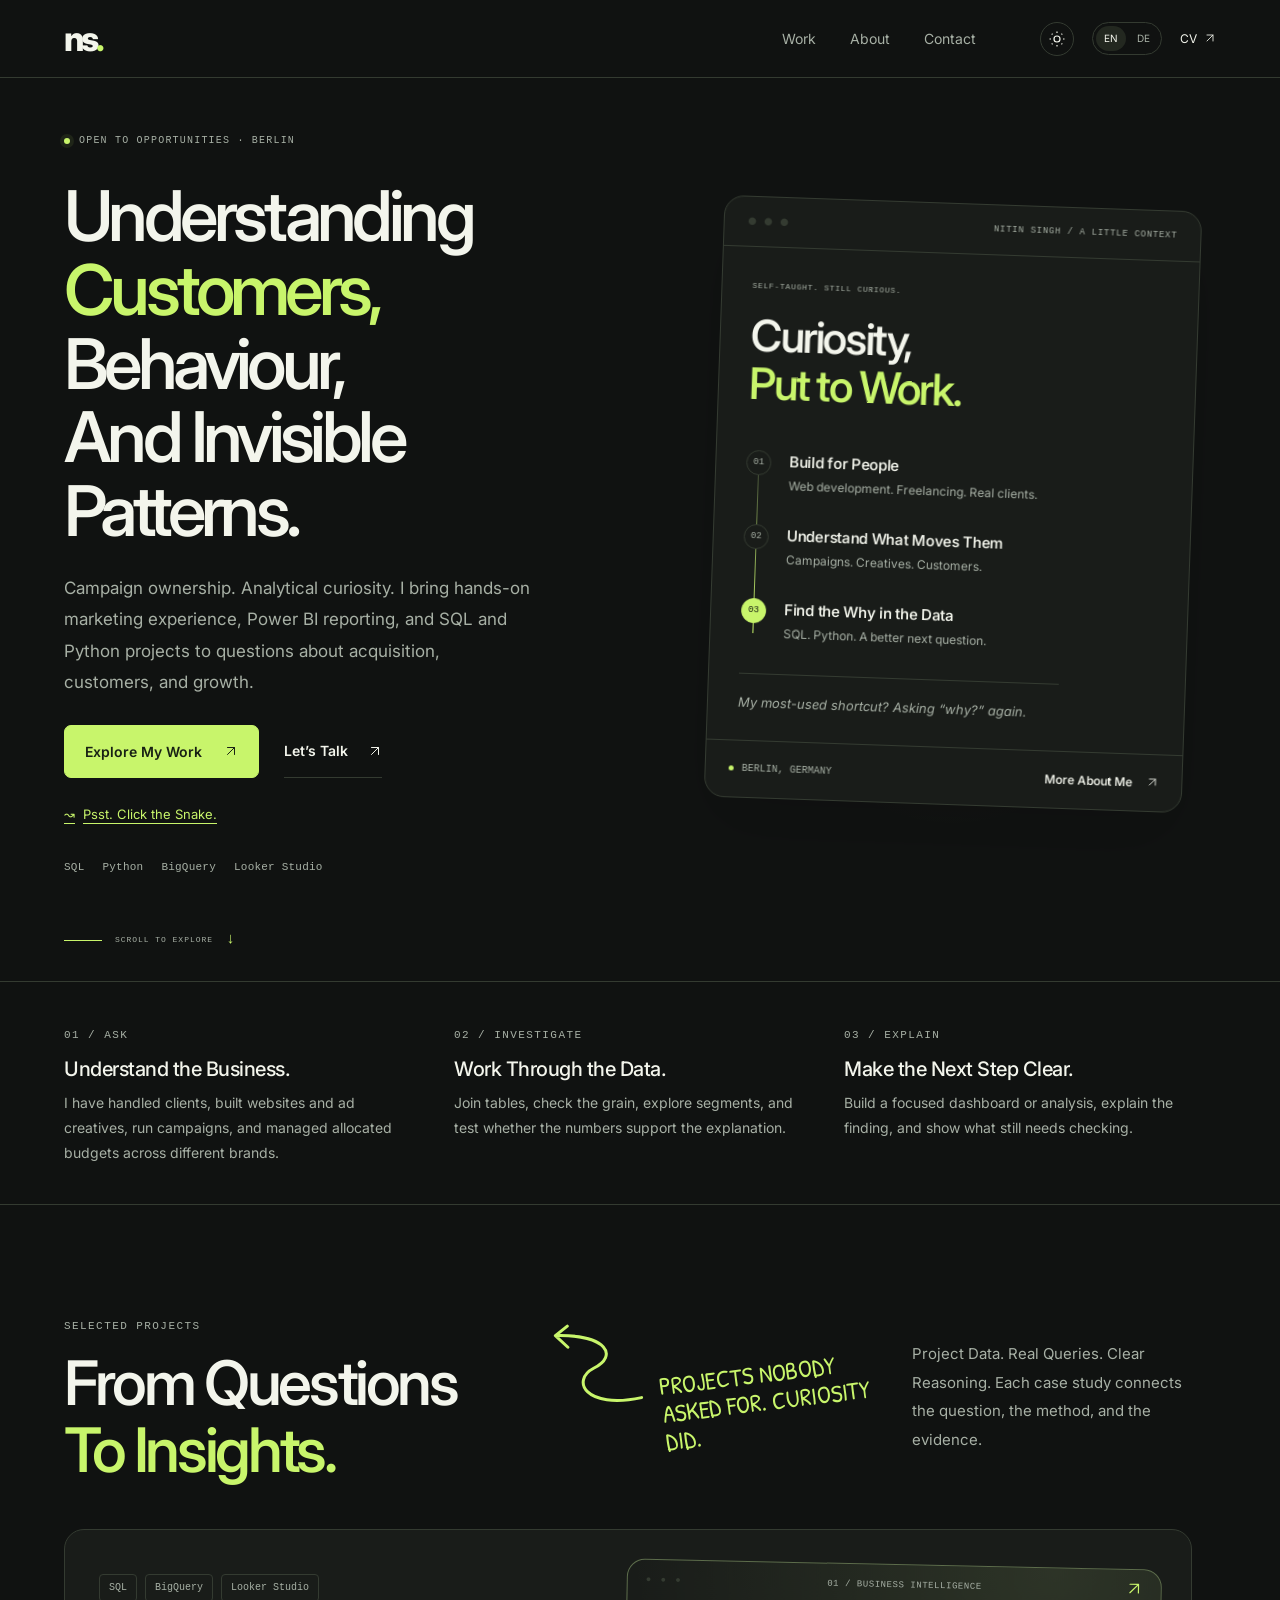
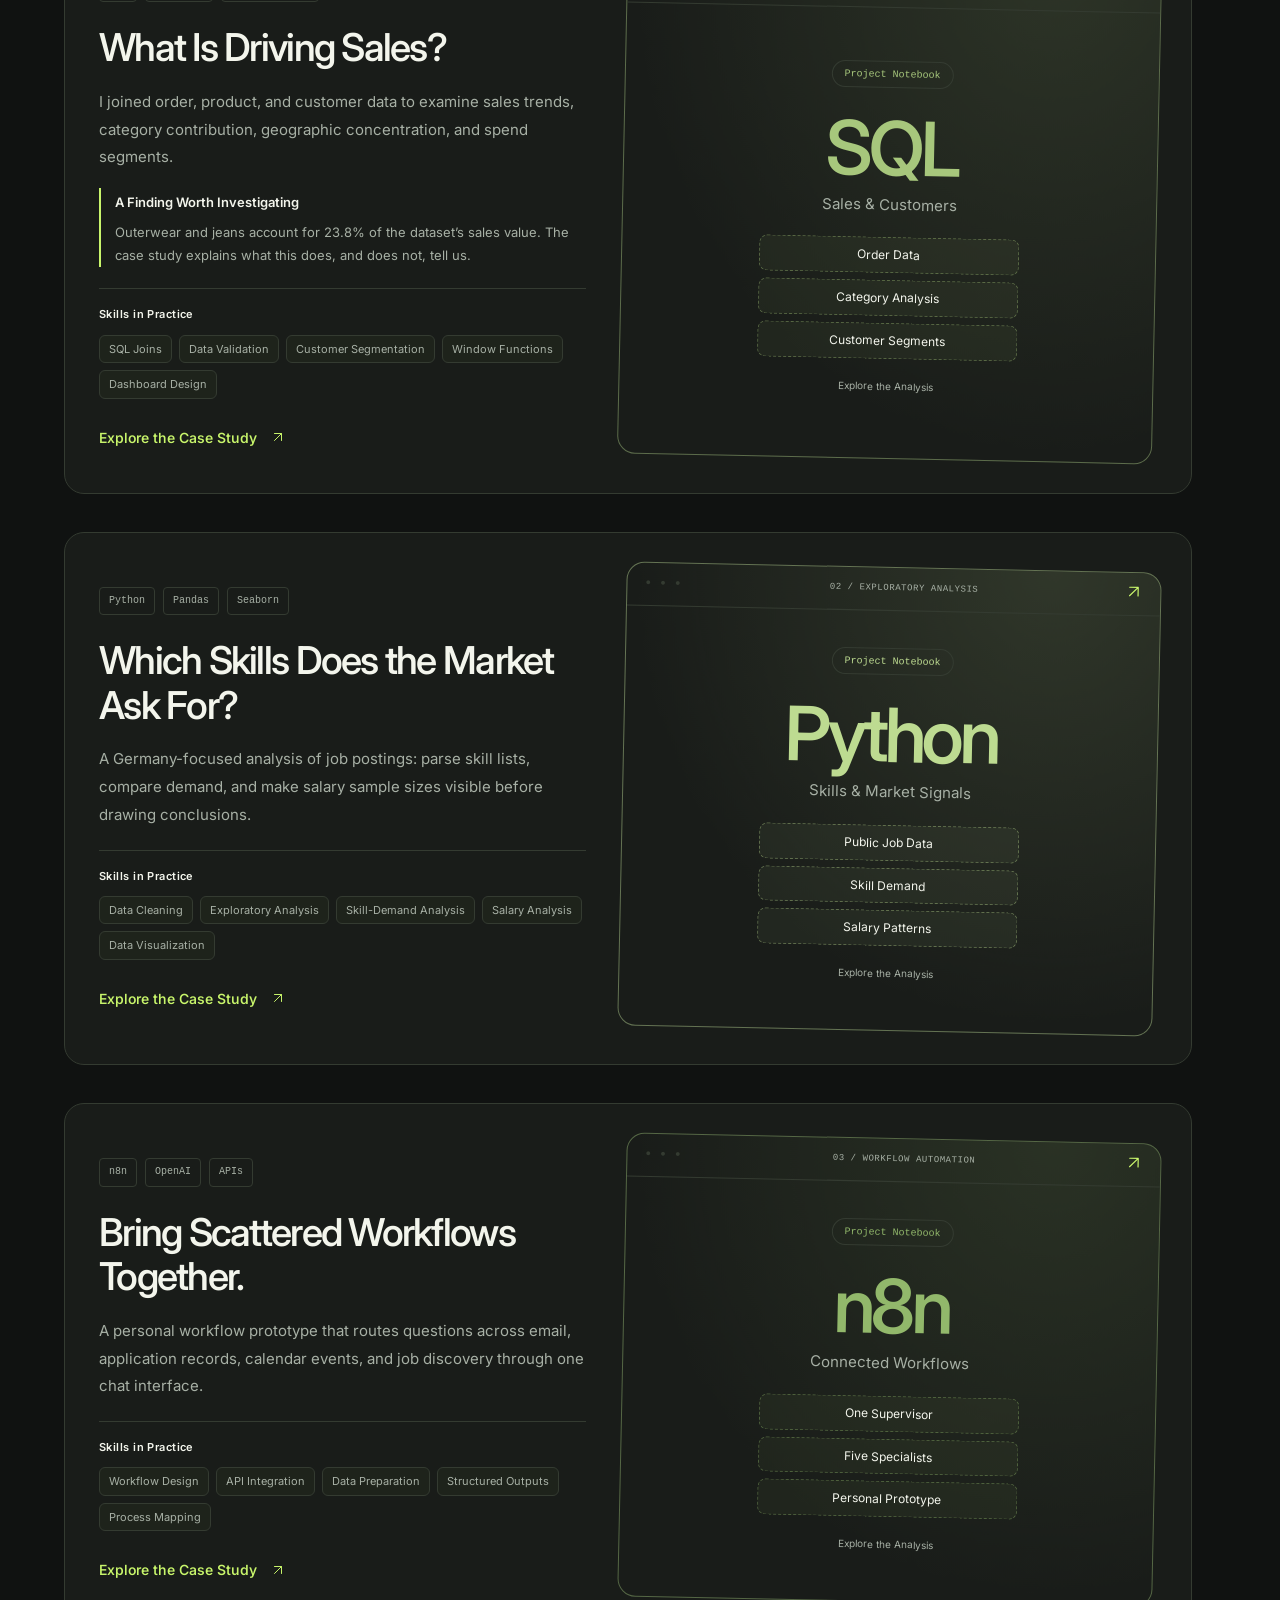
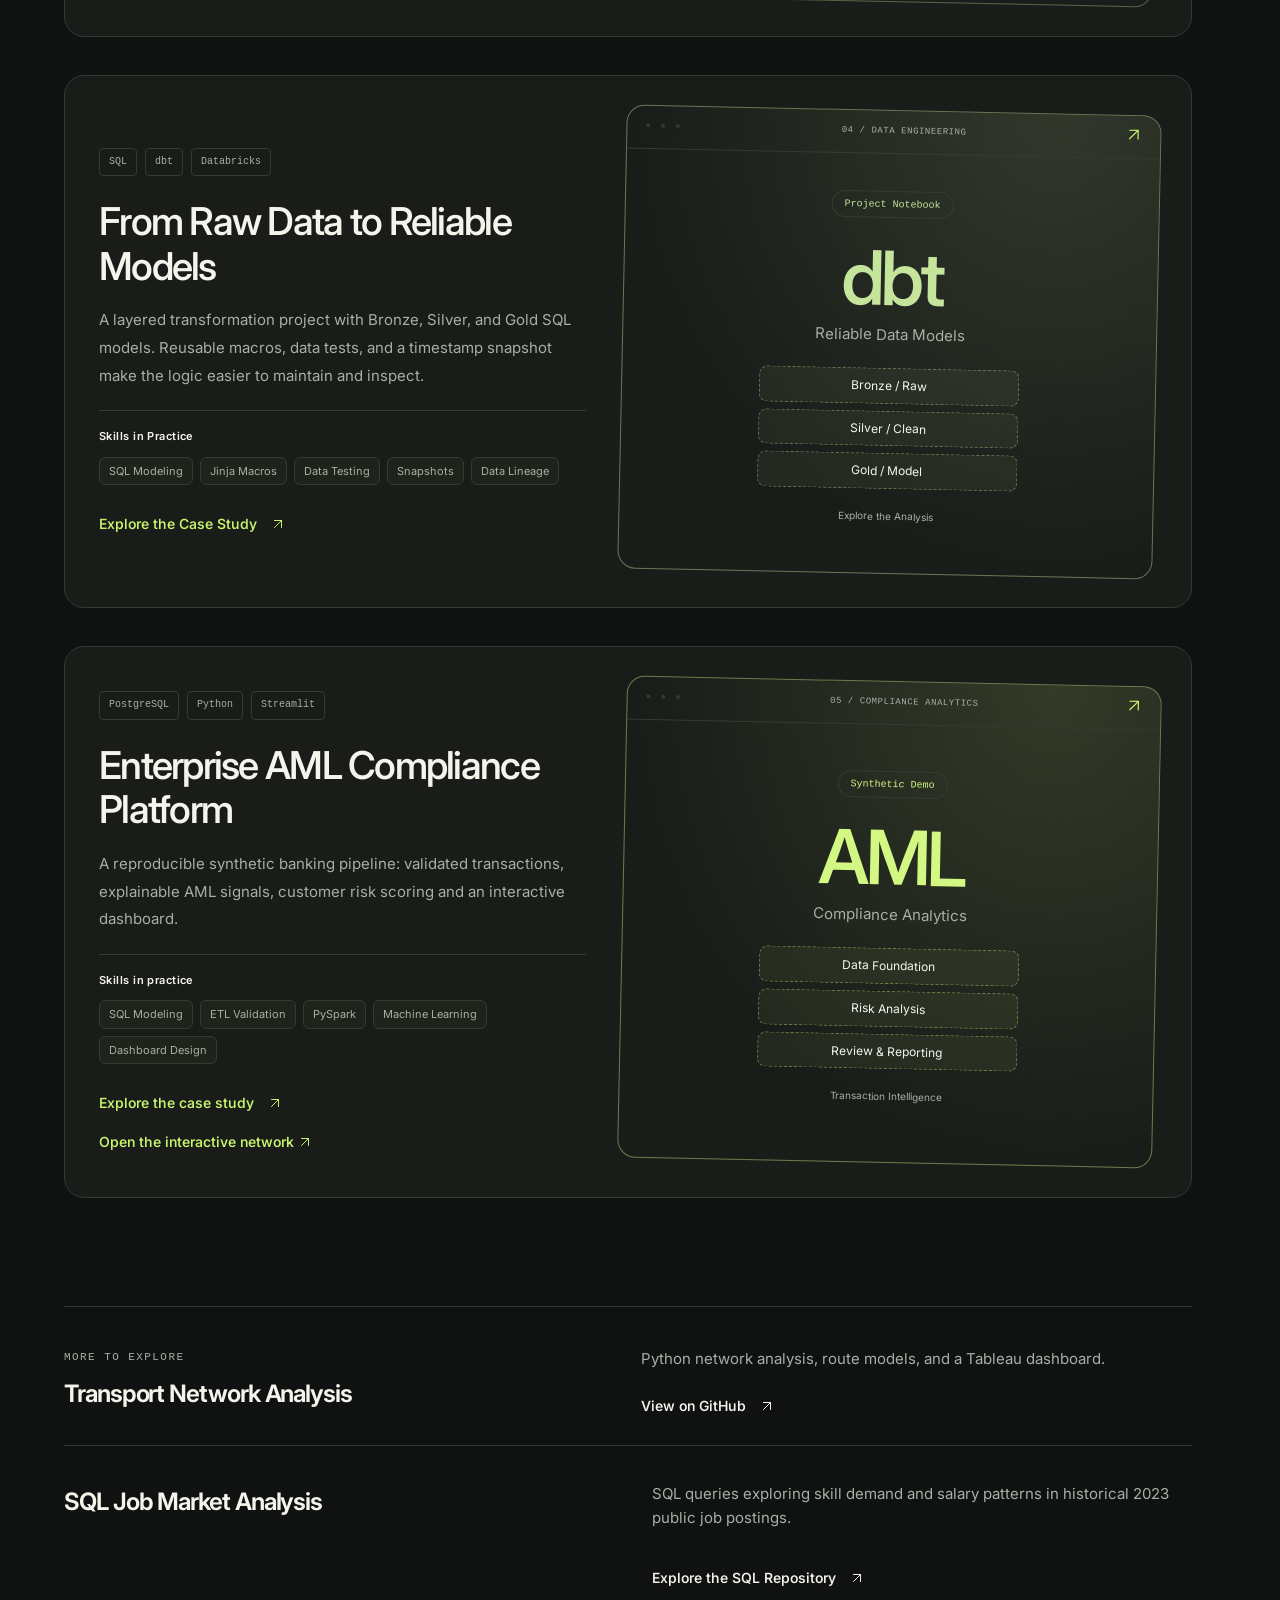
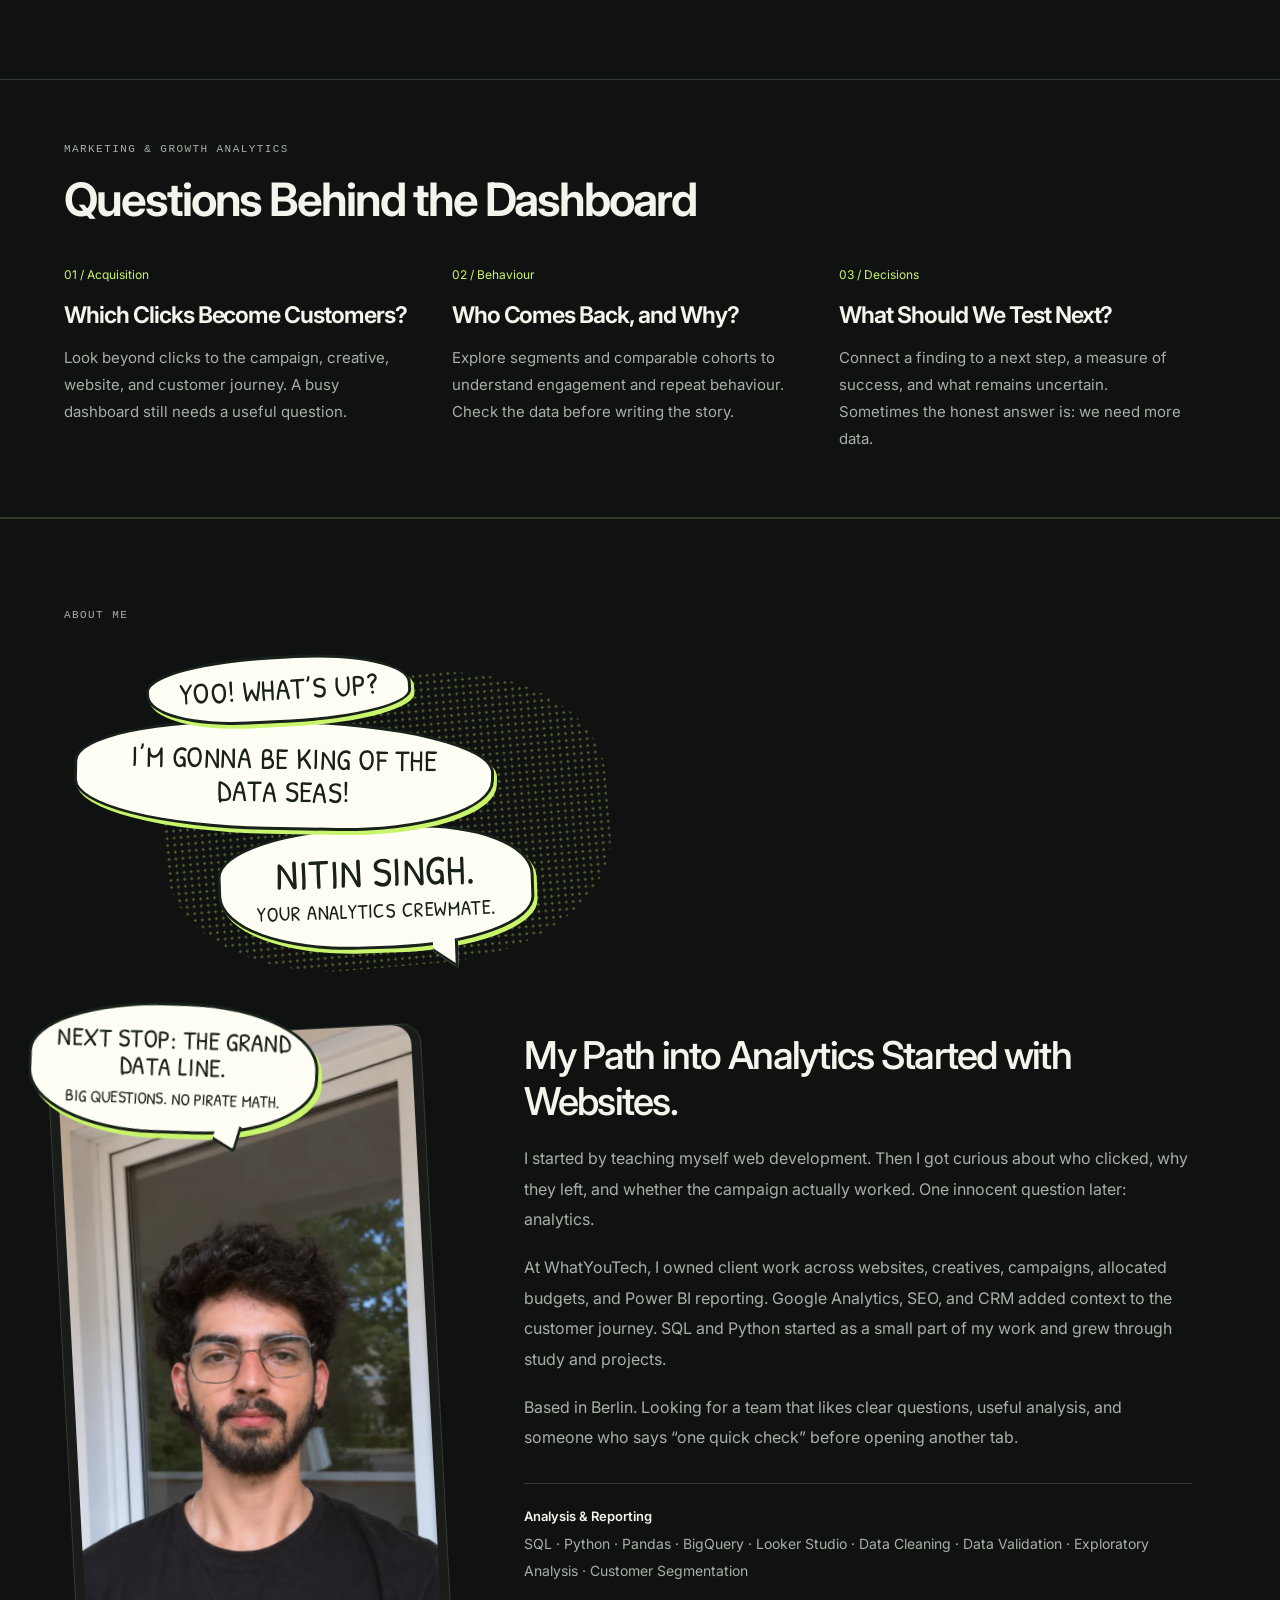
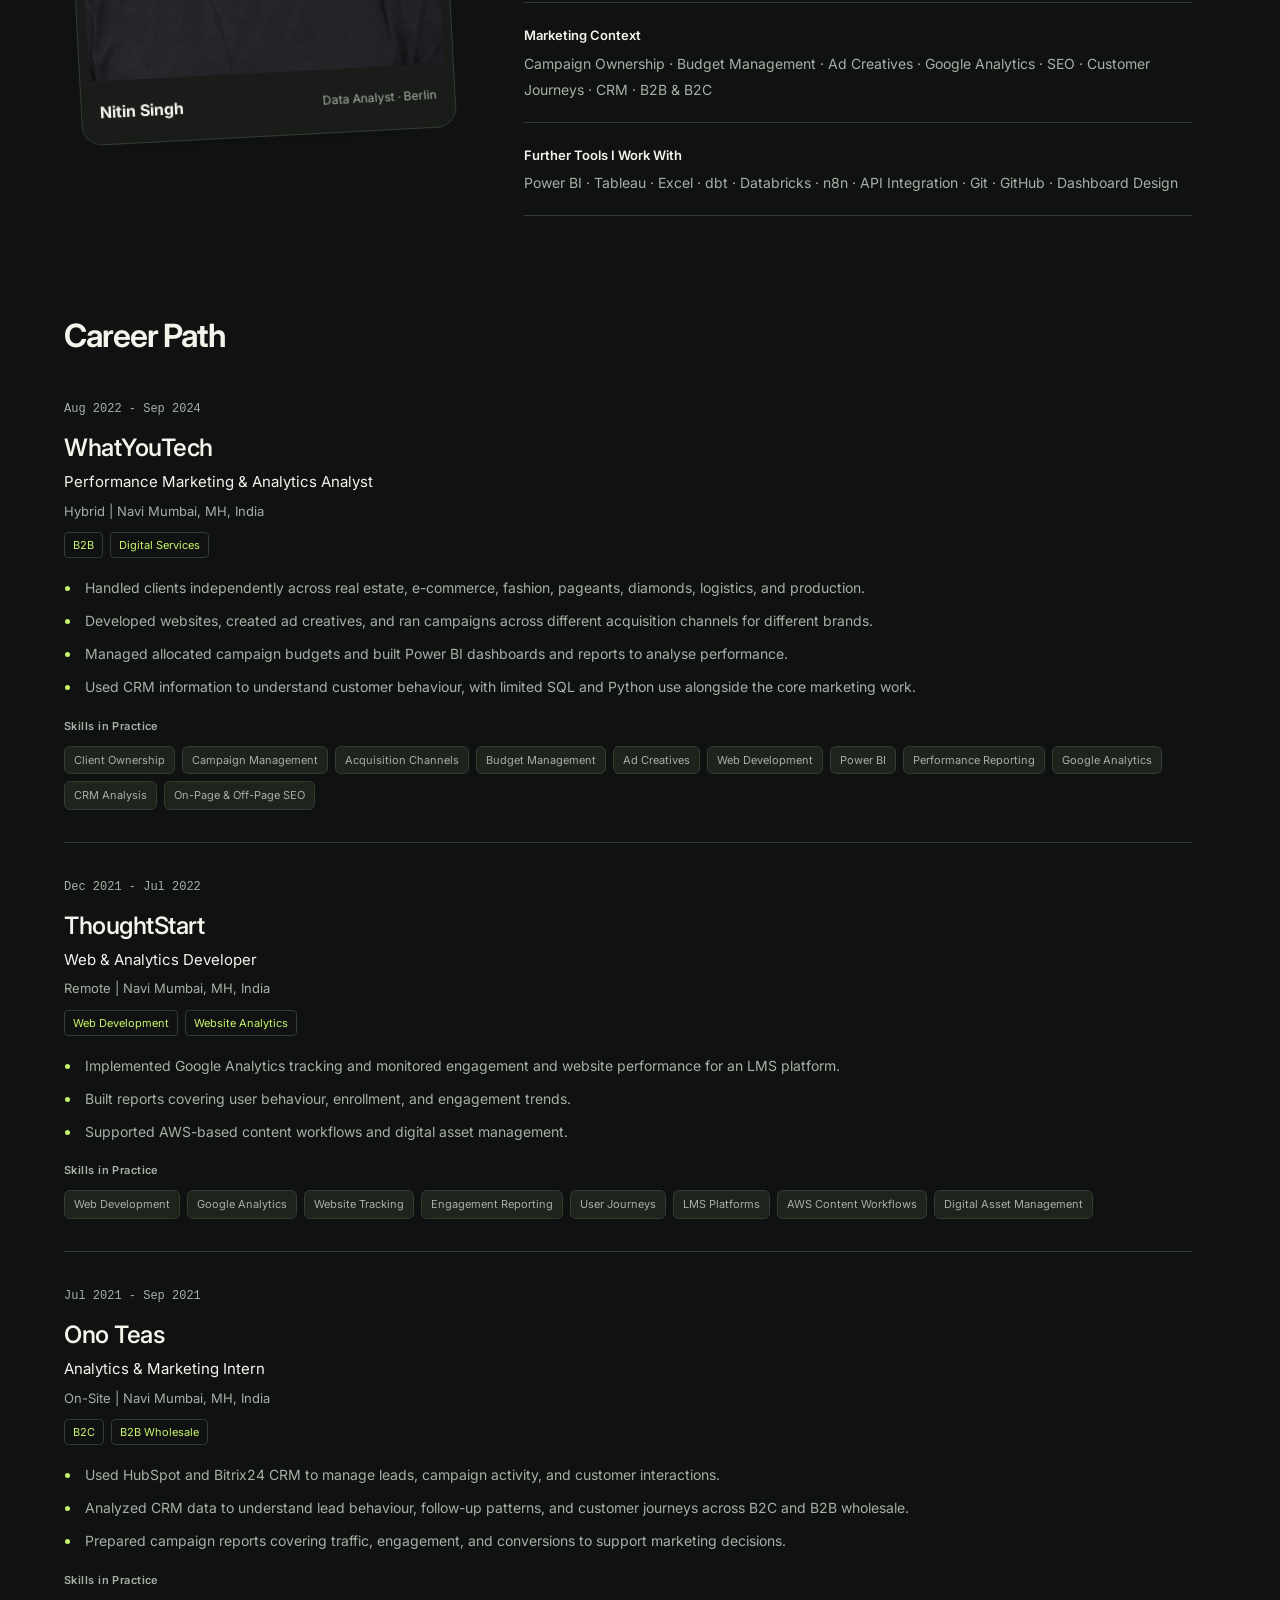
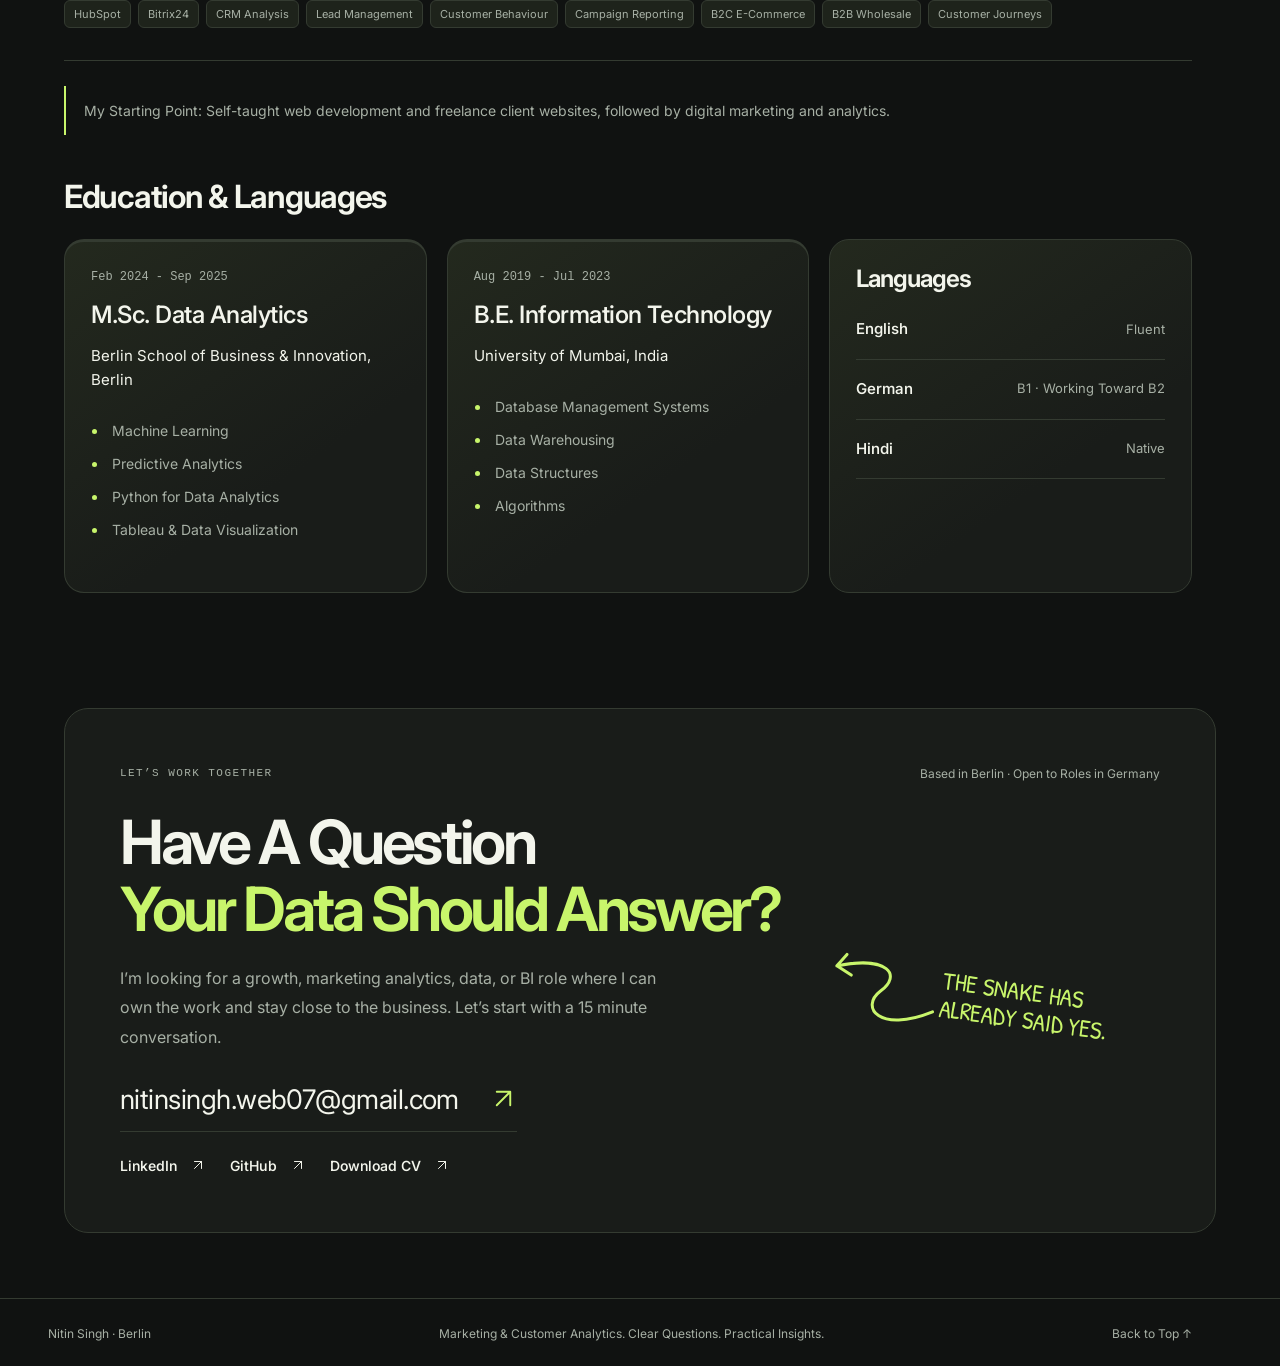
==== commit a2727f1c: "Restore exact original green palette and remove glass effects" ====
--- a/index.html
+++ b/index.html
@@ -2,7 +2,7 @@
 <html lang="en" data-theme="dark"><head><meta charset="utf-8"><meta name="viewport" content="width=device-width,initial-scale=1">
 <script>try{document.documentElement.dataset.theme=localStorage.getItem('portfolio-theme')==='light'?'light':'dark'}catch(e){}</script>
 <title>Data Analyst · Marketing &amp; Customer Analytics | Nitin Singh</title><meta name="description" content="Nitin Singh, Berlin. SQL, Python, dashboards and workflow automation, grounded in marketing experience and inspectable project work."><meta name="theme-color" content="#101411">
-<link rel="canonical" href="https://nitinsinghdm.github.io/"><link rel="icon" href="favicon.svg" type="image/svg+xml">
+<link rel="canonical" href="https://nitinsinghdm.github.io/"><link rel="icon" href="favicon.svg?v=original-palette-20261029" type="image/svg+xml">
 <meta property="og:title" content="Data Analyst · Marketing &amp; Customer Analytics | Nitin Singh"><meta property="og:description" content="Nitin Singh, Berlin. SQL, Python, dashboards and workflow automation, grounded in marketing experience and inspectable project work."><meta property="og:type" content="website"><meta property="og:url" content="https://nitinsinghdm.github.io/"><meta property="og:image" content="https://nitinsinghdm.github.io/assets/profile/profile_dp4.png"><meta name="twitter:card" content="summary">
 <link rel="stylesheet" href="style.css?v=20261015-python"><script defer src="script.js?v=20261015-python"></script></head><body>
 <a class="skip-link" href="#main"><span data-en="Skip to Content" data-de="Zum Inhalt">Skip to Content</span></a><div class="reading-progress" aria-hidden="true"></div>
@@ -13,7 +13,7 @@
 <section class="capabilities wrap reveal" aria-label="What I bring"><div><span class="eyebrow" data-en="01 / ASK" data-de="01 / FRAGEN">01 / ASK</span><h2 data-en="Understand the Business." data-de="Das Geschäft verstehen.">Understand the Business.</h2><p data-en="I have handled clients, built websites and ad creatives, run campaigns, and managed allocated budgets across different brands." data-de="Ich habe Kunden eigenständig betreut, Websites und Werbemittel erstellt, Kampagnen umgesetzt und zugewiesene Budgets für verschiedene Marken verwaltet.">I have handled clients, built websites and ad creatives, run campaigns, and managed allocated budgets across different brands.</p></div><div><span class="eyebrow" data-en="02 / INVESTIGATE" data-de="02 / ANALYSIEREN">02 / INVESTIGATE</span><h2 data-en="Work Through the Data." data-de="Die Daten verstehen.">Work Through the Data.</h2><p data-en="Join tables, check the grain, explore segments, and test whether the numbers support the explanation." data-de="Tabellen verbinden, die Datenebene prüfen, Segmente untersuchen und Erklärungen anhand der Zahlen bewerten.">Join tables, check the grain, explore segments, and test whether the numbers support the explanation.</p></div><div><span class="eyebrow" data-en="03 / EXPLAIN" data-de="03 / ERKLÄREN">03 / EXPLAIN</span><h2 data-en="Make the Next Step Clear." data-de="Den nächsten Schritt klären.">Make the Next Step Clear.</h2><p data-en="Build a focused dashboard or analysis, explain the finding, and show what still needs checking." data-de="Ein fokussiertes Dashboard oder eine Analyse erstellen, das Ergebnis erklären und offene Fragen sichtbar machen.">Build a focused dashboard or analysis, explain the finding, and show what still needs checking.</p></div></section>
 <section class="work-section wrap" id="work"><div class="section-heading reveal"><div><span class="eyebrow" data-en="SELECTED PROJECTS" data-de="AUSGEWÄHLTE PROJEKTE">SELECTED PROJECTS</span><h2><span data-en="From Questions" data-de="Von Fragen">From Questions</span><br><span class="accent" data-en="To Insights." data-de="zu Erkenntnissen.">To Insights.</span></h2></div><div class="heading-aside"><svg viewBox="0 0 100 100" width="100" height="100" fill="none" aria-hidden="true"><path d="M91 88C33 93 23 62 47 53C73 44 65 21 13 16M13 16l13-8M13 16l11 13" stroke="currentColor" stroke-width="3" stroke-linecap="round" stroke-linejoin="round"/></svg><span data-en="Projects Nobody Asked For. Curiosity Did." data-de="Niemand hat diese Projekte bestellt. Meine Neugier schon.">Projects Nobody Asked For. Curiosity Did.</span></div><p data-en="Project Data. Real Queries. Clear Reasoning. Each case study connects the question, the method, and the evidence." data-de="Projektdaten. Echter Code. Klare Gedanken. Jede Fallstudie verbindet Frage, Methode und Belege.">Project Data. Real Queries. Clear Reasoning. Each case study connects the question, the method, and the evidence.</p></div>
 <div class="project-stack"><article class="project-card featured reveal"><a class="project-image concept-cover" href="ecommerce.html" aria-label="Read the e-commerce case study" style="--cover-accent:#a7c77c"><div class="window-top"><span class="window-dots" aria-hidden="true">● ● ●</span><span class="window-label">01 / BUSINESS INTELLIGENCE</span><span class="window-arrow" aria-hidden="true"><svg class="link-arrow" viewBox="0 0 24 24" fill="none" stroke="currentColor" stroke-width="1.7" stroke-linecap="round" stroke-linejoin="round" aria-hidden="true" focusable="false"><path d="M6 18 18 6M6 6h12v12"/></svg></span></div><div class="aml-blueprint"><span class="build-badge">Project Notebook</span><strong>SQL</strong><p>Sales &amp; Customers</p><div class="blueprint-layers"><span>Order Data</span><span>Category Analysis</span><span>Customer Segments</span></div><small>Explore the Analysis</small></div></a><div class="project-info"><div class="project-tags"><span>SQL</span><span>BigQuery</span><span>Looker Studio</span></div><h3 data-en="What Is Driving Sales?" data-de="Was treibt den Umsatz?">What Is Driving Sales?</h3><p data-en="I joined order, product, and customer data to examine sales trends, category contribution, geographic concentration, and spend segments." data-de="Ich habe Bestell-, Produkt- und Kundendaten verbunden, um Umsatztrends, Kategorien, geografische Verteilung und Ausgabensegmente zu untersuchen.">I joined order, product, and customer data to examine sales trends, category contribution, geographic concentration, and spend segments.</p><div class="project-finding"><strong data-en="A Finding Worth Investigating" data-de="Ein Ergebnis für die weitere Analyse">A Finding Worth Investigating</strong><p data-en="Outerwear and jeans account for 23.8% of the dataset’s sales value. The case study explains what this does, and does not, tell us." data-de="Jacken/Mäntel und Jeans machen 23,8 % des Umsatzwerts aus. Die Fallstudie zeigt, was sich daraus ableiten lässt.">Outerwear and jeans account for 23.8% of the dataset’s sales value. The case study explains what this does, and does not, tell us.</p></div><div class="skill-panel"><p class="skill-label" data-en="Skills in Practice" data-de="Skills in der Praxis">Skills in Practice</p><ul class="skill-chips"><li>SQL Joins</li><li>Data Validation</li><li>Customer Segmentation</li><li>Window Functions</li><li>Dashboard Design</li></ul></div><a class="text-link" href="ecommerce.html"><span data-en="Explore the Case Study" data-de="Fallstudie ansehen">Explore the Case Study</span><span aria-hidden="true"><svg class="link-arrow" viewBox="0 0 24 24" fill="none" stroke="currentColor" stroke-width="1.7" stroke-linecap="round" stroke-linejoin="round" aria-hidden="true" focusable="false"><path d="M6 18 18 6M6 6h12v12"/></svg></span></a></div></article>
-<article class="project-card reveal"><a class="project-image concept-cover" href="job-market.html" aria-label="Read the job market case study" style="--cover-accent:#b9df72"><div class="window-top"><span class="window-dots" aria-hidden="true">● ● ●</span><span class="window-label">02 / EXPLORATORY ANALYSIS</span><span class="window-arrow" aria-hidden="true"><svg class="link-arrow" viewBox="0 0 24 24" fill="none" stroke="currentColor" stroke-width="1.7" stroke-linecap="round" stroke-linejoin="round" aria-hidden="true" focusable="false"><path d="M6 18 18 6M6 6h12v12"/></svg></span></div><div class="aml-blueprint"><span class="build-badge">Project Notebook</span><strong>Python</strong><p>Skills &amp; Market Signals</p><div class="blueprint-layers"><span>Public Job Data</span><span>Skill Demand</span><span>Salary Patterns</span></div><small>Explore the Analysis</small></div></a><div class="project-info"><div class="project-tags"><span>Python</span><span>Pandas</span><span>Seaborn</span></div><h3 data-en="Which Skills Does the Market Ask For?" data-de="Welche Fähigkeiten sucht der Markt?">Which Skills Does the Market Ask For?</h3><p data-en="A Germany-focused analysis of job postings: parse skill lists, compare demand, and make salary sample sizes visible before drawing conclusions." data-de="Eine Analyse von Stellenanzeigen in Deutschland: Skill-Listen aufbereiten, Nachfrage vergleichen und Stichprobengrößen bei Gehältern berücksichtigen.">A Germany-focused analysis of job postings: parse skill lists, compare demand, and make salary sample sizes visible before drawing conclusions.</p><div class="skill-panel"><p class="skill-label" data-en="Skills in Practice" data-de="Skills in der Praxis">Skills in Practice</p><ul class="skill-chips"><li>Data Cleaning</li><li>Exploratory Analysis</li><li>Skill-Demand Analysis</li><li>Salary Analysis</li><li>Data Visualization</li></ul></div><a class="text-link" href="job-market.html"><span data-en="Explore the Case Study" data-de="Fallstudie ansehen">Explore the Case Study</span><span aria-hidden="true"><svg class="link-arrow" viewBox="0 0 24 24" fill="none" stroke="currentColor" stroke-width="1.7" stroke-linecap="round" stroke-linejoin="round" aria-hidden="true" focusable="false"><path d="M6 18 18 6M6 6h12v12"/></svg></span></a></div></article>
+<article class="project-card reveal"><a class="project-image concept-cover" href="job-market.html" aria-label="Read the job market case study" style="--cover-accent:#bddb91"><div class="window-top"><span class="window-dots" aria-hidden="true">● ● ●</span><span class="window-label">02 / EXPLORATORY ANALYSIS</span><span class="window-arrow" aria-hidden="true"><svg class="link-arrow" viewBox="0 0 24 24" fill="none" stroke="currentColor" stroke-width="1.7" stroke-linecap="round" stroke-linejoin="round" aria-hidden="true" focusable="false"><path d="M6 18 18 6M6 6h12v12"/></svg></span></div><div class="aml-blueprint"><span class="build-badge">Project Notebook</span><strong>Python</strong><p>Skills &amp; Market Signals</p><div class="blueprint-layers"><span>Public Job Data</span><span>Skill Demand</span><span>Salary Patterns</span></div><small>Explore the Analysis</small></div></a><div class="project-info"><div class="project-tags"><span>Python</span><span>Pandas</span><span>Seaborn</span></div><h3 data-en="Which Skills Does the Market Ask For?" data-de="Welche Fähigkeiten sucht der Markt?">Which Skills Does the Market Ask For?</h3><p data-en="A Germany-focused analysis of job postings: parse skill lists, compare demand, and make salary sample sizes visible before drawing conclusions." data-de="Eine Analyse von Stellenanzeigen in Deutschland: Skill-Listen aufbereiten, Nachfrage vergleichen und Stichprobengrößen bei Gehältern berücksichtigen.">A Germany-focused analysis of job postings: parse skill lists, compare demand, and make salary sample sizes visible before drawing conclusions.</p><div class="skill-panel"><p class="skill-label" data-en="Skills in Practice" data-de="Skills in der Praxis">Skills in Practice</p><ul class="skill-chips"><li>Data Cleaning</li><li>Exploratory Analysis</li><li>Skill-Demand Analysis</li><li>Salary Analysis</li><li>Data Visualization</li></ul></div><a class="text-link" href="job-market.html"><span data-en="Explore the Case Study" data-de="Fallstudie ansehen">Explore the Case Study</span><span aria-hidden="true"><svg class="link-arrow" viewBox="0 0 24 24" fill="none" stroke="currentColor" stroke-width="1.7" stroke-linecap="round" stroke-linejoin="round" aria-hidden="true" focusable="false"><path d="M6 18 18 6M6 6h12v12"/></svg></span></a></div></article>
 <article class="project-card reveal"><a class="project-image concept-cover" href="automation.html" aria-label="Read the workflow automation case study" style="--cover-accent:#92b86b"><div class="window-top"><span class="window-dots" aria-hidden="true">● ● ●</span><span class="window-label">03 / WORKFLOW AUTOMATION</span><span class="window-arrow" aria-hidden="true"><svg class="link-arrow" viewBox="0 0 24 24" fill="none" stroke="currentColor" stroke-width="1.7" stroke-linecap="round" stroke-linejoin="round" aria-hidden="true" focusable="false"><path d="M6 18 18 6M6 6h12v12"/></svg></span></div><div class="aml-blueprint"><span class="build-badge">Project Notebook</span><strong>n8n</strong><p>Connected Workflows</p><div class="blueprint-layers"><span>One Supervisor</span><span>Five Specialists</span><span>Personal Prototype</span></div><small>Explore the Analysis</small></div></a><div class="project-info"><div class="project-tags"><span>n8n</span><span>OpenAI</span><span>APIs</span></div><h3 data-en="Bring Scattered Workflows Together." data-de="Verstreute Abläufe zusammenführen.">Bring Scattered Workflows Together.</h3><p data-en="A personal workflow prototype that routes questions across email, application records, calendar events, and job discovery through one chat interface." data-de="Ein persönlicher Workflow-Prototyp, der Fragen zu E-Mails, Bewerbungsdaten, Kalendereinträgen und Jobsuche über eine Chat-Oberfläche weiterleitet.">A personal workflow prototype that routes questions across email, application records, calendar events, and job discovery through one chat interface.</p><div class="skill-panel"><p class="skill-label" data-en="Skills in Practice" data-de="Skills in der Praxis">Skills in Practice</p><ul class="skill-chips"><li>Workflow Design</li><li>API Integration</li><li>Data Preparation</li><li>Structured Outputs</li><li>Process Mapping</li></ul></div><a class="text-link" href="automation.html"><span data-en="Explore the Case Study" data-de="Fallstudie ansehen">Explore the Case Study</span><span aria-hidden="true"><svg class="link-arrow" viewBox="0 0 24 24" fill="none" stroke="currentColor" stroke-width="1.7" stroke-linecap="round" stroke-linejoin="round" aria-hidden="true" focusable="false"><path d="M6 18 18 6M6 6h12v12"/></svg></span></a></div></article>
 <article class="project-card reveal"><a class="project-image concept-cover" href="data-pipeline.html" aria-label="Read the data pipeline case study" style="--cover-accent:#c6e59c"><div class="window-top"><span class="window-dots" aria-hidden="true">● ● ●</span><span class="window-label">04 / DATA ENGINEERING</span><span class="window-arrow" aria-hidden="true"><svg class="link-arrow" viewBox="0 0 24 24" fill="none" stroke="currentColor" stroke-width="1.7" stroke-linecap="round" stroke-linejoin="round" aria-hidden="true" focusable="false"><path d="M6 18 18 6M6 6h12v12"/></svg></span></div><div class="aml-blueprint"><span class="build-badge">Project Notebook</span><strong>dbt</strong><p>Reliable Data Models</p><div class="blueprint-layers"><span>Bronze / Raw</span><span>Silver / Clean</span><span>Gold / Model</span></div><small>Explore the Analysis</small></div></a><div class="project-info"><div class="project-tags"><span>SQL</span><span>dbt</span><span>Databricks</span></div><h3 data-en="From Raw Data to Reliable Models" data-de="Von Rohdaten zu verlässlichen Modellen">From Raw Data to Reliable Models</h3><p data-en="A layered transformation project with Bronze, Silver, and Gold SQL models. Reusable macros, data tests, and a timestamp snapshot make the logic easier to maintain and inspect." data-de="Ein Transformationsprojekt mit SQL-Modellen in Bronze-, Silver- und Gold-Schichten. Wiederverwendbare Makros, Datentests und ein zeitstempelbasierter Snapshot machen die Logik nachvollziehbar und wartbar.">A layered transformation project with Bronze, Silver, and Gold SQL models. Reusable macros, data tests, and a timestamp snapshot make the logic easier to maintain and inspect.</p><div class="skill-panel"><p class="skill-label" data-en="Skills in Practice" data-de="Skills in der Praxis">Skills in Practice</p><ul class="skill-chips"><li>SQL Modeling</li><li>Jinja Macros</li><li>Data Testing</li><li>Snapshots</li><li>Data Lineage</li></ul></div><a class="text-link" href="data-pipeline.html"><span data-en="Explore the Case Study" data-de="Fallstudie ansehen">Explore the Case Study</span><span aria-hidden="true"><svg class="link-arrow" viewBox="0 0 24 24" fill="none" stroke="currentColor" stroke-width="1.7" stroke-linecap="round" stroke-linejoin="round" aria-hidden="true" focusable="false"><path d="M6 18 18 6M6 6h12v12"/></svg></span></a></div></article>
 <article class="project-card reveal aml-card"><a class="project-image concept-cover" href="aml.html" aria-label="Explore the AML project" style="--cover-accent:#d2f783"><div class="window-top"><span class="window-dots" aria-hidden="true">● ● ●</span><span class="window-label">05 / COMPLIANCE ANALYTICS</span><span class="window-arrow" aria-hidden="true"><svg class="link-arrow" viewBox="0 0 24 24" fill="none" stroke="currentColor" stroke-width="1.7" stroke-linecap="round" stroke-linejoin="round" aria-hidden="true" focusable="false"><path d="M6 18 18 6M6 6h12v12"/></svg></span></div><div class="aml-blueprint"><span class="build-badge">Synthetic Demo</span><strong>AML</strong><p>Compliance Analytics</p><div class="blueprint-layers"><span>Data Foundation</span><span>Risk Analysis</span><span>Review &amp; Reporting</span></div><small>Transaction Intelligence</small></div></a><div class="project-info"><div class="project-tags"><span>PostgreSQL</span><span>Python</span><span>Streamlit</span></div><h3>Enterprise AML Compliance Platform</h3><p data-en="A reproducible synthetic banking pipeline: validated transactions, explainable AML signals, customer risk scoring and an interactive dashboard." data-de="Eine reproduzierbare Pipeline mit synthetischen Bankdaten: validierte Transaktionen, erklärbare AML-Signale, Kundenrisikobewertung und ein interaktives Dashboard.">A reproducible synthetic banking pipeline: validated transactions, explainable AML signals, customer risk scoring and an interactive dashboard.</p><div class="skill-panel"><p class="skill-label" data-en="Skills in practice" data-de="Skills in der Praxis">Skills in practice</p><ul class="skill-chips"><li>SQL Modeling</li><li>ETL Validation</li><li>PySpark</li><li>Machine Learning</li><li>Dashboard Design</li></ul></div><a class="text-link" href="aml.html"><span data-en="Explore the case study" data-de="Fallstudie ansehen">Explore the case study</span> <svg class="link-arrow" viewBox="0 0 24 24" fill="none" stroke="currentColor" stroke-width="1.7" stroke-linecap="round" stroke-linejoin="round" aria-hidden="true" focusable="false"><path d="M6 18 18 6M6 6h12v12"/></svg></a><a class="text-link" href="aml-network/" style="display:block;margin-top:16px"><span data-en="Open the interactive network" data-de="Interaktives Netzwerk öffnen">Open the interactive network</span> <svg class="link-arrow" viewBox="0 0 24 24" fill="none" stroke="currentColor" stroke-width="1.7" stroke-linecap="round" stroke-linejoin="round" aria-hidden="true" focusable="false"><path d="M6 18 18 6M6 6h12v12"/></svg></a></div></article>
--- a/style.css
+++ b/style.css
@@ -1,11 +1,11 @@
 @import url('https://fonts.googleapis.com/css2?family=Inter:wght@400;500;600;650;700;750;800&display=swap');
-:root{--bg:#101411;--surface:#191c19;--surface-2:#1e2720;--text:#f3f5ec;--muted:#a7b0a5;--accent:#d2f783;--line:#354036;--header:rgba(19,19,19,.94);--ink:#182014;--radius:16px;color-scheme:dark}
-:root[data-theme=light]{--bg:#f3f5ec;--surface:#fff;--surface-2:#def1d4;--text:#1b261e;--muted:#566252;--accent:#46690d;--line:#cdd5c7;--header:rgba(244,244,244,.95);--ink:#fff;color-scheme:light}
+:root{--bg:#101411;--surface:#171d18;--surface-2:#1e2720;--text:#f3f5ec;--muted:#a7b0a5;--accent:#d2f783;--line:#354036;--header:rgba(16,20,17,.94);--ink:#182014;--radius:16px;color-scheme:dark}
+:root[data-theme=light]{--bg:#f5f5ee;--surface:#fff;--surface-2:#e9ede3;--text:#1b261e;--muted:#566252;--accent:#46690d;--line:#cdd5c7;--header:rgba(245,245,238,.95);--ink:#fff;color-scheme:light}
 *{box-sizing:border-box}html{scroll-behavior:smooth;scroll-padding-top:95px}body{margin:0;background:var(--bg);color:var(--text);font-family:Inter,-apple-system,BlinkMacSystemFont,"Segoe UI",sans-serif;font-size:16px;line-height:1.65;-webkit-font-smoothing:antialiased}a{color:inherit;text-decoration:none}button{font:inherit;color:inherit;cursor:pointer}img{display:block;max-width:100%;height:auto}h1,h2,h3,p,figure{margin:0}h1,h2,h3{line-height:1.1;letter-spacing:-.045em;font-weight:650}p{color:var(--muted)}::selection{background:var(--accent);color:var(--ink)}:focus-visible{outline:3px solid var(--accent);outline-offset:6px;border-radius:3px}a,button{-webkit-tap-highlight-color:transparent}.wrap{max-width:1280px;padding-left:48px;padding-right:48px;margin:auto}.accent{color:var(--accent)}.eyebrow{font:500 10px/1.7 Inter,sans-serif;letter-spacing:.13em;color:var(--muted)}.skip-link{position:fixed;top:10px;left:10px;background:var(--accent);color:var(--ink);padding:12px;z-index:100;transform:translateY(-160%)}.skip-link:focus{transform:none}.reading-progress{height:2px;background:var(--accent);position:fixed;left:0;right:0;top:0;z-index:50;transform:scaleX(0);transform-origin:left}
 .site-header{height:82px;padding:0 48px;border-bottom:1px solid var(--line);display:flex;align-items:center;justify-content:space-between;gap:24px;position:sticky;top:0;background:var(--header);backdrop-filter:blur(14px);z-index:20}.wordmark{font-size:34px;letter-spacing:-.09em;font-weight:800;line-height:1}.wordmark>span{color:var(--accent)}nav{display:flex;gap:34px;margin-left:auto;margin-right:40px}.nav-link{font-size:13px;color:var(--muted);transition:color .2s}.nav-link>span[aria-hidden]{display:none}.nav-link:hover{color:var(--text)}.header-actions{display:flex;align-items:center;gap:18px}.theme-toggle{border:1px solid var(--line);background:none;width:34px;height:34px;border-radius:50%;display:grid;place-items:center}.language-switch{display:flex;gap:3px;border:1px solid var(--line);border-radius:30px;padding:3px}.language-switch button{border:0;border-radius:30px;background:none;font-size:10px;padding:5px 8px;line-height:1.5;color:var(--muted)}.language-switch button[aria-pressed=true]{background:var(--surface-2);color:var(--text)}.cv-link{font-size:12px;display:flex;gap:7px}
 .hero{display:grid;grid-template-columns:1.08fr 1fr;gap:70px;padding-top:78px;padding-bottom:72px;align-items:center}.hero-copy>.eyebrow{display:flex;align-items:center;gap:9px}.status-dot{width:6px;height:6px;background:var(--accent);border-radius:50%;box-shadow:0 0 0 4px color-mix(in srgb,var(--accent) 8%,transparent)}.hero-title{font-size:clamp(52px,5.8vw,78px);line-height:1.02;letter-spacing:-.065em;margin:29px 0 24px}.title-line{display:block;animation:enter .65s both cubic-bezier(.2,.7,.2,1)}.title-line:nth-child(2){animation-delay:.09s}.title-line:nth-child(3){animation-delay:.18s}.hero-description{font-size:15px;line-height:1.85;max-width:460px}.hero-actions{display:flex;gap:12px;margin-top:29px;flex-wrap:wrap}.button{display:inline-flex;align-items:center;justify-content:space-between;gap:22px;font-size:12px;font-weight:600;padding:14px 18px;border-radius:7px;transition:transform .22s,background .22s}.button:hover{transform:translateY(-3px)}.button.primary{background:var(--accent);color:var(--ink);border:1px solid var(--accent)}.button.secondary{border:1px solid var(--line)}.hero-toolset{display:flex;flex-wrap:wrap;gap:18px;margin-top:25px;color:var(--muted);font-size:10px;letter-spacing:.045em}.hero-person{display:flex;gap:13px;align-items:center;margin-top:35px}.hero-person img{border-radius:50%;width:43px;height:43px;object-fit:cover;object-position:center 38%;border:1px solid var(--line)}.hero-person strong{display:block;font-size:10px;font-weight:500}.hero-person div>span{display:block;font-size:10px;color:var(--muted);margin-top:2px}
 .hero-evidence{background:var(--surface);border:1px solid var(--line);border-radius:var(--radius);box-shadow:0 22px 65px #00000018;overflow:hidden;transform:rotate(1deg)}.memo-top{padding:17px 24px;border-bottom:1px solid var(--line);display:flex;align-items:center;justify-content:space-between;gap:10px}.memo-top .eyebrow{font-size:8px;letter-spacing:.08em}.memo-dots{color:var(--line);letter-spacing:3px;font-size:10px}.memo-content{padding:28px}.memo-question h2{font-size:19px;letter-spacing:-.025em;max-width:300px}.memo-number{font-size:76px;letter-spacing:-.07em;color:var(--accent);font-weight:650;line-height:1.2;margin-top:14px}.memo-number>span{font-size:38px;margin-left:5px}.memo-description{font-size:12px;max-width:300px;line-height:1.7;margin-top:7px}.bar-chart{margin:28px 0}.bar-row{margin-top:14px}.bar-row>div:first-child{display:flex;justify-content:space-between;font-size:10px;color:var(--muted);margin-bottom:7px}.bar-track{height:6px;background:var(--surface-2);border-radius:3px;overflow:hidden}.bar-track>span{display:block;width:var(--bar-width);height:100%;background:var(--accent);border-radius:3px;opacity:.9;transform-origin:left}.hero-evidence .bar-track>span{animation:bar-in .9s .3s both cubic-bezier(.2,.7,.2,1)}.bar-row:nth-child(2) .bar-track>span{opacity:.74}.bar-row:nth-child(3) .bar-track>span{opacity:.56}.bar-row:nth-child(4) .bar-track>span{opacity:.38}.memo-takeaway{border-left:2px solid var(--accent);padding-left:13px;margin-top:25px}.memo-takeaway strong{font-size:10px;font-weight:600}.memo-takeaway p{font-size:12px;line-height:1.65;margin-top:3px}.memo-bottom{border-top:1px solid var(--line);padding:17px 24px;display:flex;align-items:center;justify-content:space-between;gap:14px}.memo-bottom>span{font-size:9px;color:var(--muted)}.memo-bottom .text-link{font-size:10px;white-space:nowrap}.text-link{display:inline-flex;gap:14px;align-items:center;font-size:12px;font-weight:550}.text-link>span[aria-hidden]{transition:transform .2s}.text-link:hover>span[aria-hidden]{transform:translate(3px,-3px)}.text-link:hover{color:var(--accent)}
-.capabilities{display:grid;grid-template-columns:repeat(3,1fr);gap:42px;border-top:1px solid var(--line);border-bottom:1px solid var(--line);padding-top:32px;padding-bottom:36px}.capabilities h2{font-size:18px;letter-spacing:-.025em;margin:12px 0 10px}.capabilities p{font-size:12px;line-height:1.8}.work-section{padding-top:100px;padding-bottom:95px}.section-heading{display:flex;justify-content:space-between;align-items:end;gap:50px;margin-bottom:35px}.section-heading h2{font-size:clamp(30px,3.4vw,43px);margin-top:12px}.section-heading>p{max-width:300px;font-size:12px;line-height:1.9}.project-card{background:var(--surface);border:1px solid var(--line);border-radius:var(--radius);overflow:hidden;transition:border-color .25s,box-shadow .25s,transform .25s}.project-card:hover{border-color:color-mix(in srgb,var(--accent) 48%,var(--line));transform:translateY(-4px);box-shadow:0 16px 30px #00000012}.project-card.featured{display:grid;grid-template-columns:1.18fr 1fr}.project-image{background:#e6ebe0;position:relative;display:flex;align-items:center;justify-content:center;padding:58px 28px 36px;min-height:300px;overflow:hidden}.project-image img{width:100%;height:100%;max-height:320px;object-fit:contain;transition:transform .45s}.project-image:hover img{transform:scale(1.025)}.image-label{position:absolute;top:19px;left:24px;color:#42583e;font-size:8px;letter-spacing:.12em;font-weight:600}.image-open{position:absolute;right:18px;bottom:16px;width:29px;height:29px;display:grid;place-items:center;border-radius:50%;color:#293322;background:#fff;font-size:15px}.project-info{padding:34px}.project-tags{display:flex;flex-wrap:wrap;gap:7px}.project-tags>span{font-size:9px;padding:4px 8px;background:var(--surface-2);border-radius:4px;color:var(--muted)}.project-info h3{font-size:29px;margin:19px 0 15px;line-height:1.15}.project-info>p{font-size:13px;line-height:1.8}.project-info>.text-link{margin-top:24px;color:var(--accent)}.project-finding{border-left:2px solid var(--accent);padding-left:14px;margin-top:23px}.project-finding strong{font-size:11px;font-weight:600}.project-finding p{font-size:11px;line-height:1.8;margin-top:6px}.project-grid{display:grid;grid-template-columns:1fr 1fr;gap:24px;margin-top:24px}.project-grid .project-image{height:290px}.project-grid .project-image img{max-height:220px}.project-grid .project-info h3{font-size:28px}.project-grid .project-info{padding:30px}.project-grid .project-card{display:flex;flex-direction:column}.project-grid .project-info{flex:1;display:flex;flex-direction:column;align-items:flex-start}.project-grid .project-info>.text-link{margin-top:auto;padding-top:24px}.workflow-image{background:#1d342a}.workflow-image .image-label{color:#b3c8b7}.workflow-visual{width:90%;text-align:center;font-size:10px;color:#def1d4;display:flex;align-items:center;flex-direction:column}.flow-input{border:1px solid #426c50;padding:6px 20px;border-radius:30px}.flow-line{height:18px;width:1px;background:#426c50}.flow-router{border:1px solid #b3d77e;border-radius:8px;padding:12px 30px;background:#294136;width:80%;font-size:12px}.flow-router>span{margin-left:30px;color:#d2f783}.flow-branches{display:flex;width:95%;justify-content:space-between;margin-top:22px;position:relative;gap:8px}.flow-branches:before{content:'';position:absolute;top:-12px;left:16%;right:16%;border-top:1px solid #426c50}.flow-branches>span{flex:1;border:1px solid #426c50;border-radius:4px;padding:6px;position:relative;background:#1d342a}.flow-branches>span:before{content:'';position:absolute;left:50%;top:-13px;height:12px;border-left:1px solid #426c50}.flow-output{margin-top:20px;font-size:9px;color:#b3c8b7}.more-work{display:grid;grid-template-columns:1fr 1fr;gap:50px;margin-top:55px;padding-top:35px;border-top:1px solid var(--line)}.more-work h3{font-size:24px;max-width:290px;margin-top:13px}.more-work p{font-size:12px;margin:6px 0 20px}
+.capabilities{display:grid;grid-template-columns:repeat(3,1fr);gap:42px;border-top:1px solid var(--line);border-bottom:1px solid var(--line);padding-top:32px;padding-bottom:36px}.capabilities h2{font-size:18px;letter-spacing:-.025em;margin:12px 0 10px}.capabilities p{font-size:12px;line-height:1.8}.work-section{padding-top:100px;padding-bottom:95px}.section-heading{display:flex;justify-content:space-between;align-items:end;gap:50px;margin-bottom:35px}.section-heading h2{font-size:clamp(30px,3.4vw,43px);margin-top:12px}.section-heading>p{max-width:300px;font-size:12px;line-height:1.9}.project-card{background:var(--surface);border:1px solid var(--line);border-radius:var(--radius);overflow:hidden;transition:border-color .25s,box-shadow .25s,transform .25s}.project-card:hover{border-color:color-mix(in srgb,var(--accent) 48%,var(--line));transform:translateY(-4px);box-shadow:0 16px 30px #00000012}.project-card.featured{display:grid;grid-template-columns:1.18fr 1fr}.project-image{background:#e6ebe0;position:relative;display:flex;align-items:center;justify-content:center;padding:58px 28px 36px;min-height:300px;overflow:hidden}.project-image img{width:100%;height:100%;max-height:320px;object-fit:contain;transition:transform .45s}.project-image:hover img{transform:scale(1.025)}.image-label{position:absolute;top:19px;left:24px;color:#42583e;font-size:8px;letter-spacing:.12em;font-weight:600}.image-open{position:absolute;right:18px;bottom:16px;width:29px;height:29px;display:grid;place-items:center;border-radius:50%;color:#293322;background:#fff;font-size:15px}.project-info{padding:34px}.project-tags{display:flex;flex-wrap:wrap;gap:7px}.project-tags>span{font-size:9px;padding:4px 8px;background:var(--surface-2);border-radius:4px;color:var(--muted)}.project-info h3{font-size:29px;margin:19px 0 15px;line-height:1.15}.project-info>p{font-size:13px;line-height:1.8}.project-info>.text-link{margin-top:24px;color:var(--accent)}.project-finding{border-left:2px solid var(--accent);padding-left:14px;margin-top:23px}.project-finding strong{font-size:11px;font-weight:600}.project-finding p{font-size:11px;line-height:1.8;margin-top:6px}.project-grid{display:grid;grid-template-columns:1fr 1fr;gap:24px;margin-top:24px}.project-grid .project-image{height:290px}.project-grid .project-image img{max-height:220px}.project-grid .project-info h3{font-size:28px}.project-grid .project-info{padding:30px}.project-grid .project-card{display:flex;flex-direction:column}.project-grid .project-info{flex:1;display:flex;flex-direction:column;align-items:flex-start}.project-grid .project-info>.text-link{margin-top:auto;padding-top:24px}.workflow-image{background:#1c332c}.workflow-image .image-label{color:#b3c8b7}.workflow-visual{width:90%;text-align:center;font-size:10px;color:#def1d4;display:flex;align-items:center;flex-direction:column}.flow-input{border:1px solid #426c50;padding:6px 20px;border-radius:30px}.flow-line{height:18px;width:1px;background:#426c50}.flow-router{border:1px solid #b3d77e;border-radius:8px;padding:12px 30px;background:#294136;width:80%;font-size:12px}.flow-router>span{margin-left:30px;color:#d2f783}.flow-branches{display:flex;width:95%;justify-content:space-between;margin-top:22px;position:relative;gap:8px}.flow-branches:before{content:'';position:absolute;top:-12px;left:16%;right:16%;border-top:1px solid #426c50}.flow-branches>span{flex:1;border:1px solid #426c50;border-radius:4px;padding:6px;position:relative;background:#1d342a}.flow-branches>span:before{content:'';position:absolute;left:50%;top:-13px;height:12px;border-left:1px solid #426c50}.flow-output{margin-top:20px;font-size:9px;color:#b3c8b7}.more-work{display:grid;grid-template-columns:1fr 1fr;gap:50px;margin-top:55px;padding-top:35px;border-top:1px solid var(--line)}.more-work h3{font-size:24px;max-width:290px;margin-top:13px}.more-work p{font-size:12px;margin:6px 0 20px}
 .about-section{padding-top:65px;padding-bottom:85px;border-top:1px solid var(--line)}.about-grid{display:grid;grid-template-columns:.8fr 1.2fr;gap:80px;align-items:start}.about-portrait{border:1px solid var(--line);border-radius:var(--radius);overflow:hidden;background:var(--surface)}.about-portrait img{width:100%;height:410px;object-fit:cover;object-position:center 40%}.about-portrait>div{padding:17px 21px;display:flex;justify-content:space-between;align-items:center;gap:14px}.about-portrait strong{font-size:13px}.about-portrait span{font-size:10px;color:var(--muted)}.about-copy h3{font-size:25px;margin-bottom:19px}.about-copy>p{font-size:13px;line-height:1.9;margin:14px 0}.skills-block{margin-top:28px;border-top:1px solid var(--line)}.skills-block>div{padding:14px 0;border-bottom:1px solid var(--line)}.skills-block strong{font-size:10px;font-weight:600}.skills-block p{font-size:11px;margin-top:3px}.background-grid{display:grid;grid-template-columns:1.35fr 1fr;gap:80px;padding-top:60px}.timeline-item{padding:21px 0;border-bottom:1px solid var(--line)}.timeline-item>span:first-child{font-size:10px;color:var(--muted)}.timeline-item h3{font-size:19px;margin-top:8px;letter-spacing:-.02em}.timeline-item p{font-size:12px;margin-top:7px}.timeline-item .role-detail{font-size:12px;line-height:1.85;margin-top:12px}.context-tags{display:flex;gap:7px;margin-top:10px;flex-wrap:wrap}.context-tags>span{font-size:9px;color:var(--accent);border:1px solid var(--line);padding:3px 8px;border-radius:4px}
 .contact-section{max-width:1280px;margin:auto;padding:60px 48px 65px;border-top:1px solid var(--line)}.contact-top{display:flex;justify-content:space-between;align-items:center;gap:20px}.availability{font-size:10px;color:var(--muted)}.contact-section h2{font-size:clamp(32px,4.8vw,61px);letter-spacing:-.055em;margin:26px 0 20px;max-width:960px}.contact-copy{font-size:13px;max-width:550px;line-height:1.85}.contact-email{font-size:clamp(15px,2.5vw,27px);display:inline-block;margin-top:26px;letter-spacing:-.02em;border-bottom:1px solid var(--line);padding-bottom:8px;overflow-wrap:anywhere}.contact-email>span{margin-left:25px;color:var(--accent)}.contact-links{display:flex;gap:25px;margin-top:22px}.contact-links .text-link{font-size:11px}.site-footer{border-top:1px solid var(--line);display:flex;justify-content:space-between;gap:20px;padding:25px 48px;font-size:10px;color:var(--muted)}
 .case-main{max-width:1100px}.case-back{padding-top:36px}.case-back .text-link{font-size:11px;color:var(--muted)}.case-heading{padding-top:42px;padding-bottom:45px;max-width:790px}.case-heading h1{font-size:clamp(36px,5.7vw,67px);margin:17px 0 22px;line-height:1.05;letter-spacing:-.055em}.case-lead{font-size:17px;line-height:1.75;max-width:750px}.case-heading .project-tags{margin-top:23px}.case-figure{background:var(--surface);border:1px solid var(--line);padding:20px;border-radius:var(--radius)}.case-figure img{height:auto;max-height:580px;width:100%;object-fit:contain;background:#fff}.case-figure figcaption{font-size:10px;color:var(--muted);margin-top:12px;text-align:center}.case-body{padding-top:40px;padding-bottom:35px}.case-section{display:grid;grid-template-columns:1fr 2fr;gap:50px;padding:35px 0;border-bottom:1px solid var(--line)}.case-section h2{font-size:24px;margin-top:9px;line-height:1.2}.section-number{font-size:10px;color:var(--accent)}.case-section p,.case-section li{font-size:14px;line-height:1.9;color:var(--muted);margin-bottom:17px}.case-section li{margin-bottom:8px}.case-section ul{margin:0;padding-left:18px}.case-section .bar-chart{margin-bottom:30px}.case-section .bar-row>div:first-child{font-size:12px}.case-section pre{margin:20px 0;padding:24px;overflow:auto;background:var(--surface);border:1px solid var(--line);border-radius:9px;color:var(--text);font:12px/1.8 ui-monospace,monospace}.case-note{border-left:2px solid var(--accent);padding:15px 20px;background:var(--surface);margin-top:22px}.case-note strong{font-size:13px}.case-note p{margin:8px 0 0;font-size:13px}.source-list{display:flex;align-items:flex-start;flex-direction:column;gap:15px}.source-list .text-link{font-size:13px}.sources-section{border-bottom:0}.will-reveal{opacity:0;transform:translateY(18px);transition:opacity .65s ease,transform .65s cubic-bezier(.2,.7,.2,1)}.will-reveal.is-visible{opacity:1;transform:none}.hero-evidence.will-reveal.is-visible{transform:rotate(1deg)}
@@ -18,8 +18,8 @@
 @media print{.site-header,.site-footer,.reading-progress,.hero-actions,.contact-section,.case-back{display:none}body{background:white;color:black}.wrap{padding:0;max-width:none}p,.eyebrow{color:#333}.will-reveal{opacity:1;transform:none}.case-section{break-inside:avoid}.hero{display:block}.hero-evidence{display:none}a{color:inherit}}
 
 /* Original editorial direction, with a personal hero card. */
-:root{--bg:#101211;--surface:#191c19;--surface-2:#232820;--accent:#c8f56b;--line:#343b31;--header:rgba(18,18,18,.88);--radius:20px}
-:root[data-theme=light]{--bg:#f3f5ec;--surface:#fdfcf7;--surface-2:#e8ecdf;--accent:#527521;--line:#d3d9cb;--header:rgba(244,244,244,.88)}
+:root{--bg:#101211;--surface:#191c19;--surface-2:#232820;--accent:#c8f56b;--line:#343b31;--header:rgba(16,18,17,.88);--radius:20px}
+:root[data-theme=light]{--bg:#f5f4ed;--surface:#fdfcf7;--surface-2:#e8ecdf;--accent:#527521;--line:#d3d9cb;--header:rgba(245,244,237,.88)}
 .wrap{max-width:1440px;padding-left:clamp(24px,5vw,80px);padding-right:clamp(24px,5vw,80px)}
 .eyebrow,.hero-toolset,.image-label,.section-number,.scroll-cue{font-family:ui-monospace,SFMono-Regular,Consolas,monospace}
 .site-header{height:78px;padding-left:5vw;padding-right:5vw;transition:box-shadow .3s,background .3s}
@@ -197,7 +197,7 @@
 /* Compact, playful introduction. */
 .about-section .playful-intro{font-size:clamp(32px,3.6vw,50px);line-height:1.05}.playful-intro .intro-meet{font-size:.6em}.about-copy>p{margin-bottom:18px}.about-section>.section-heading{margin-bottom:28px}
 
-/* Career and education cards share the portfolio's restrained grey treatment. */
+/* Career and education cards share the portfolio's restrained lime treatment. */
 .background-grid{display:block;padding-top:70px}
 .career-column,.education-column{display:grid;grid-template-columns:repeat(3,minmax(0,1fr));gap:20px;align-items:stretch}
 .background-title,.career-origin{grid-column:1/-1}
@@ -389,57 +389,8 @@
 @media(max-width:1000px){.case-heading-comic{gap:32px;grid-template-columns:minmax(0,1fr) 220px}.case-comic-bubble{font-size:26px;padding:28px 22px}.case-comic-note{font-size:21px;margin-left:30px}}
 @media(max-width:760px){.case-heading-comic{grid-template-columns:1fr;gap:18px;padding-right:0}.case-heading-comic h1{font-size:36px;padding-right:0}.case-comic{justify-self:end;width:235px;max-width:calc(100% - 16px);margin:10px 0 0;padding:0 8px}.case-comic-bubble{font-size:25px;padding:27px 23px 30px;transform:rotate(2deg)}.case-comic-note{font-size:21px;margin:35px 0 30px 30px}.case-comic-note svg{width:65px;height:65px;left:-55px;top:8px}}
 
-/* Monochrome portfolio imagery; linked project applications retain their own signal colours. */
-body img{filter:none}
-
-/* Neutral graphite accents and frosted project surfaces. */
-:root{--accent:#a0a0a0;--glass-fill:rgba(67,67,67,.74);--glass-edge:rgba(255,255,255,.24);--glass-highlight:rgba(255,255,255,.12)}
-:root[data-theme=light]{--accent:#606060;--glass-fill:rgba(174,174,174,.58);--glass-edge:rgba(255,255,255,.72);--glass-highlight:rgba(255,255,255,.46)}
-.wordmark:focus-visible{outline:2px solid currentColor;outline-offset:5px}
+/* Vector arrows remain consistent on mobile and desktop. */
 .link-arrow{display:inline-block;width:1em;height:1em;flex-shrink:0;vertical-align:-.1em}
-.project-stack>.project-card,.project-grid>.project-card{background:linear-gradient(135deg,var(--glass-highlight),transparent 48%),var(--glass-fill);border:1px solid var(--glass-edge);border-radius:28px;-webkit-backdrop-filter:blur(24px) saturate(1.15);backdrop-filter:blur(24px) saturate(1.15);box-shadow:inset 0 1px 0 rgba(255,255,255,.2),0 18px 50px rgba(0,0,0,.18)!important}
-.project-stack>.project-card>.project-image{background:rgba(24,24,24,.48);border-color:rgba(255,255,255,.16)}
-:root[data-theme=light] .project-stack>.project-card>.project-image{background:rgba(240,240,240,.58);border-color:rgba(255,255,255,.6)}
-.project-card .project-info>p{color:var(--text);opacity:.86}
-@media(prefers-reduced-transparency:reduce){.project-stack>.project-card,.project-grid>.project-card{background:var(--surface-2);-webkit-backdrop-filter:none;backdrop-filter:none}}
-.project-card .project-tags>span,.project-card .text-link{color:var(--text)}
-:root[data-theme=light] .concept-cover .aml-blueprint>strong,:root[data-theme=light] .concept-cover .build-badge{color:#606060}
-
-/* Shared liquid-glass material: translucent graphite, rim lighting and soft depth. */
-:root{--liquid-fill:rgba(65,65,65,.38);--liquid-rim:rgba(255,255,255,.32);--liquid-glint:rgba(255,255,255,.18);--liquid-shadow:rgba(0,0,0,.24);--liquid-small:rgba(150,150,150,.12)}
-:root[data-theme=light]{--liquid-fill:rgba(155,155,155,.24);--liquid-rim:rgba(255,255,255,.85);--liquid-glint:rgba(255,255,255,.58);--liquid-shadow:rgba(45,45,45,.12);--liquid-small:rgba(255,255,255,.24)}
-body{background:radial-gradient(ellipse at 8% 12%,rgba(155,155,155,.17),transparent 34%),radial-gradient(ellipse at 92% 45%,rgba(170,170,170,.12),transparent 30%),var(--bg);background-attachment:fixed}
-.hero-copy,.about-copy,.background-grid,.section-heading,.capabilities>*,.case-heading,.case-layout,.site-footer,.more-work{background:transparent}
-:is(.personal-card,.project-card,.project-image,.contact-section,.language-panel,.skill-panel,.case-note,.case-figure,.gallery-slide,.marketing-lens,.about-portrait,.manga-panel,.portrait-speech,.snake-speech,.case-comic-bubble,.background-grid .timeline-item){
- background:radial-gradient(ellipse at 0 0,var(--liquid-glint),transparent 65%),linear-gradient(125deg,rgba(255,255,255,.06),transparent 45%,rgba(255,255,255,.04)),var(--liquid-fill)!important;
- border:1px solid var(--liquid-rim)!important;
- box-shadow:inset 0 1px 0 rgba(255,255,255,.38),inset 1px 0 0 rgba(255,255,255,.12),inset 0 -1px 0 rgba(255,255,255,.07),0 12px 36px var(--liquid-shadow)!important;
- -webkit-backdrop-filter:blur(22px) saturate(1.15);backdrop-filter:blur(22px) saturate(1.15);color:var(--text)
-}
-:is(.personal-card,.project-card,.contact-section,.language-panel,.skill-panel,.case-note,.case-figure,.gallery-slide,.marketing-lens,.background-grid .timeline-item){border-radius:26px}
-.background-grid .timeline-item{padding:24px;margin-bottom:20px}
-:is(.button,.theme-toggle,.language-switch,.project-tags>span,.skill-chips li,.context-tags>span,.build-badge,.blueprint-layers>span,.journey-number,.gallery-controls button){
- background:linear-gradient(135deg,var(--liquid-glint),transparent 70%),var(--liquid-small)!important;border:1px solid var(--liquid-rim);box-shadow:inset 0 1px 0 rgba(255,255,255,.22),0 3px 10px var(--liquid-shadow);-webkit-backdrop-filter:blur(12px);backdrop-filter:blur(12px);color:var(--text)
-}
-.button.primary{color:var(--text)}
-.site-header{background:var(--liquid-fill);-webkit-backdrop-filter:blur(28px);backdrop-filter:blur(28px);border-bottom:1px solid var(--liquid-rim)}
-.memo-top,.memo-bottom,.window-top{background:rgba(128,128,128,.06)}
-.manga-panel,.portrait-speech,.snake-speech,.case-comic-bubble{--manga-ink:var(--text);--manga-paper:var(--liquid-fill)}
-.snake-speech p,.snake-speech-close{color:var(--text)}
-:is(.portrait-speech,.snake-speech,.case-comic-bubble,.manga-name)::after{background:var(--liquid-fill);border-width:1px;border-color:var(--liquid-rim)}
-.project-card .project-info>p,.project-card .project-finding p{color:var(--text);opacity:.86}
-@supports not ((backdrop-filter:blur(1px)) or (-webkit-backdrop-filter:blur(1px))){:root{--liquid-fill:#293322}:root[data-theme=light]{--liquid-fill:#dedede}}
-@media(prefers-reduced-transparency:reduce){:root{--liquid-fill:#293322;--liquid-small:#363636}:root[data-theme=light]{--liquid-fill:#dedede;--liquid-small:#d2f783}body{background:var(--bg)}body *{-webkit-backdrop-filter:none!important;backdrop-filter:none!important}}
-@media(max-width:760px){.background-grid .timeline-item{padding:20px}.project-stack>.project-card{border-radius:24px}}
-/* Silver-glass accents stay sharp: reflected light, never blurred letterforms. */
-:root{--silver-base:#b4b4b4;--silver-highlight:#ededed;--silver-shadow:#909090;--muted:#b8b8b8}
-:root[data-theme=light]{--silver-base:#555;--silver-highlight:#767676;--silver-shadow:#363636;--muted:#505050}
-.accent,.hero-title .accent,.section-heading .accent,.contact-section .accent,.case-heading .accent{color:var(--silver-base);background:linear-gradient(115deg,var(--silver-base) 5%,var(--silver-highlight) 38%,var(--silver-base) 55%,var(--silver-shadow) 90%);-webkit-background-clip:text;background-clip:text;-webkit-text-fill-color:transparent;text-shadow:0 1px 1px rgba(255,255,255,.06)}
-.eyebrow,.project-image .image-label,.window-label,.hero-toolset,.project-tags>span,.skill-chips li{color:var(--muted);text-shadow:0 1px 0 rgba(255,255,255,.08)}
-@media(forced-colors:active){.accent{-webkit-text-fill-color:currentColor;background:none;text-shadow:none}}
-.project-card .skill-panel{padding:16px 18px;border-radius:22px}
-p,.nav-link,.personal-note{ text-shadow:0 1px 0 rgba(255,255,255,.035) }
-
-/* Original green identity, carried through the glass material. */
-:root{--bg:#101411;--surface:#171d18;--surface-2:#1e2720;--accent:#c8f56b;--muted:#a7b0a5;--liquid-fill:rgba(40,55,42,.38);--liquid-small:rgba(148,175,130,.12);--silver-base:#b5dc77;--silver-highlight:#e4f8c5;--silver-shadow:#89ad50}
-:root[data-theme=light]{--bg:#f5f5ee;--surface:#fff;--surface-2:#e9ede3;--accent:#46690d;--muted:#566252;--liquid-fill:rgba(155,175,145,.24);--liquid-small:rgba(255,255,255,.24);--silver-base:#46690d;--silver-highlight:#668332;--silver-shadow:#304909}
+
+/* Solid original surfaces; no glass blur or transparency. */
+.site-header{background:var(--bg);-webkit-backdrop-filter:none;backdrop-filter:none}
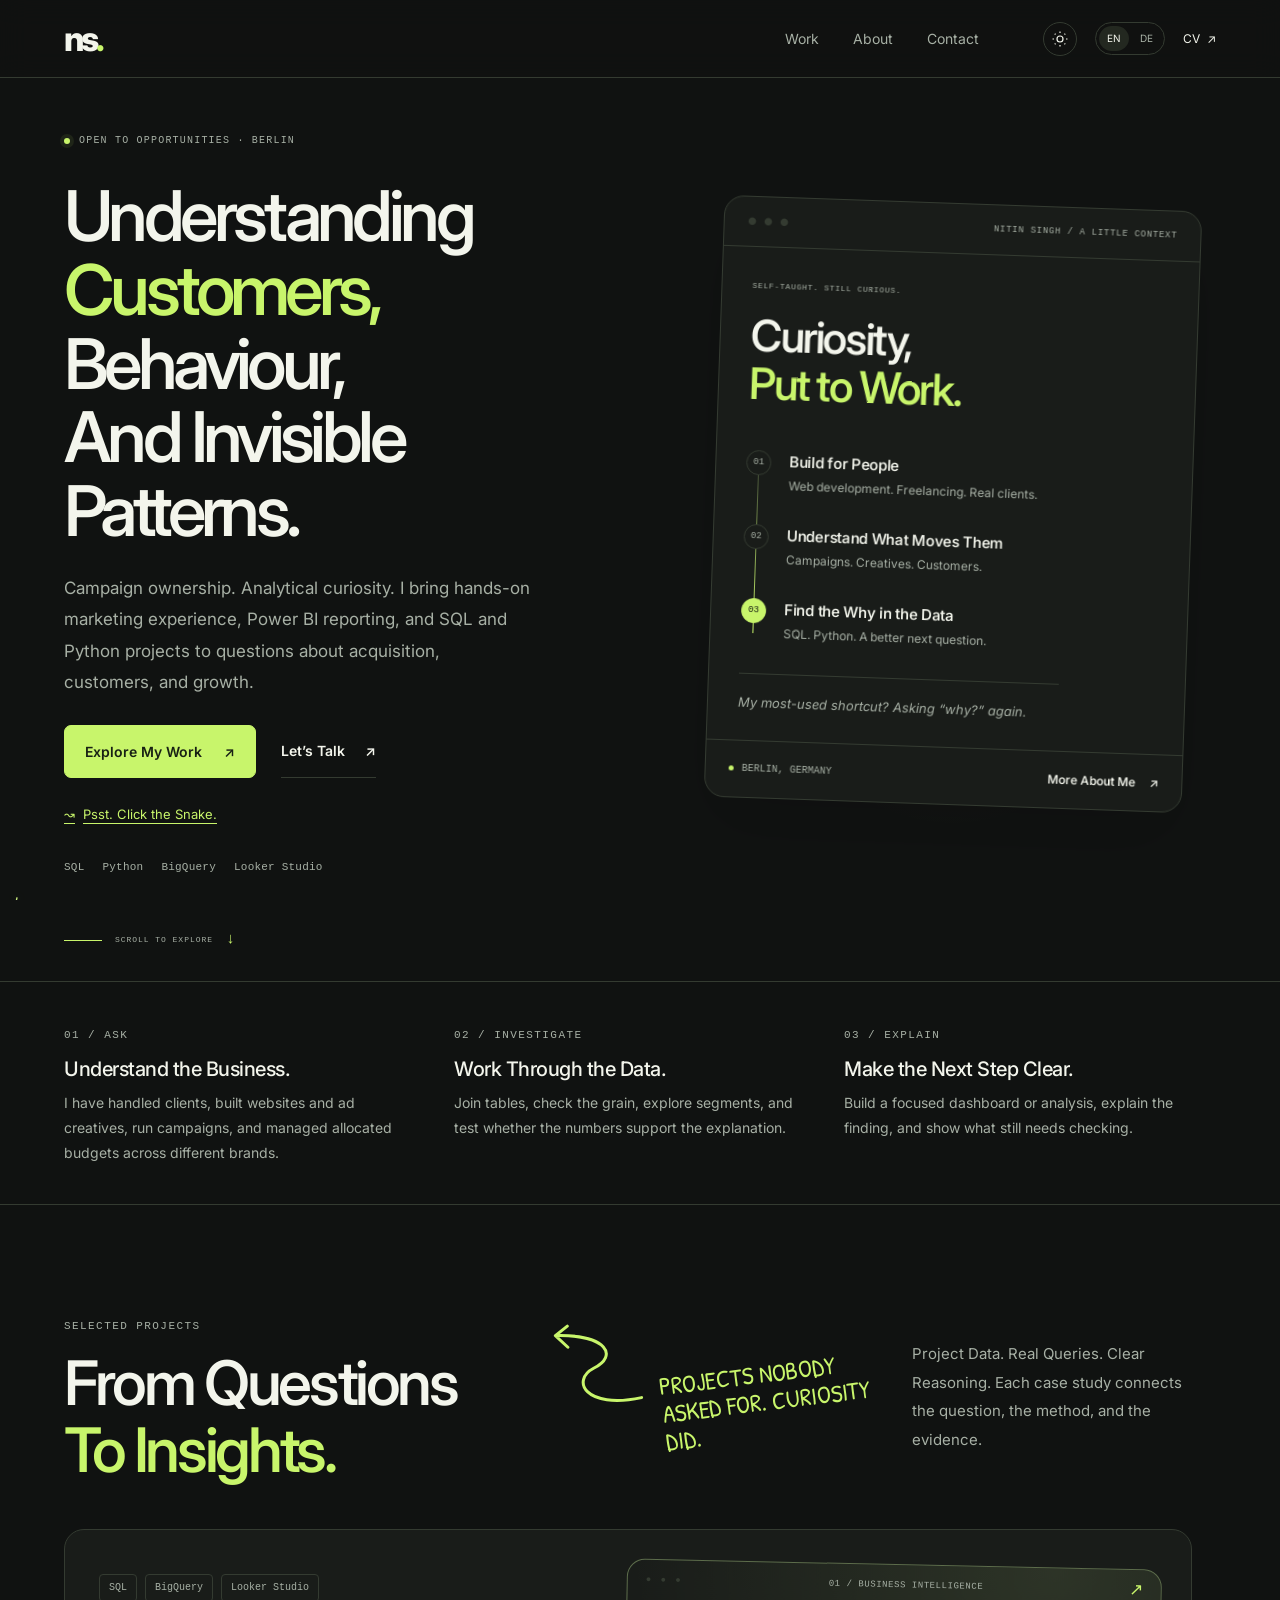
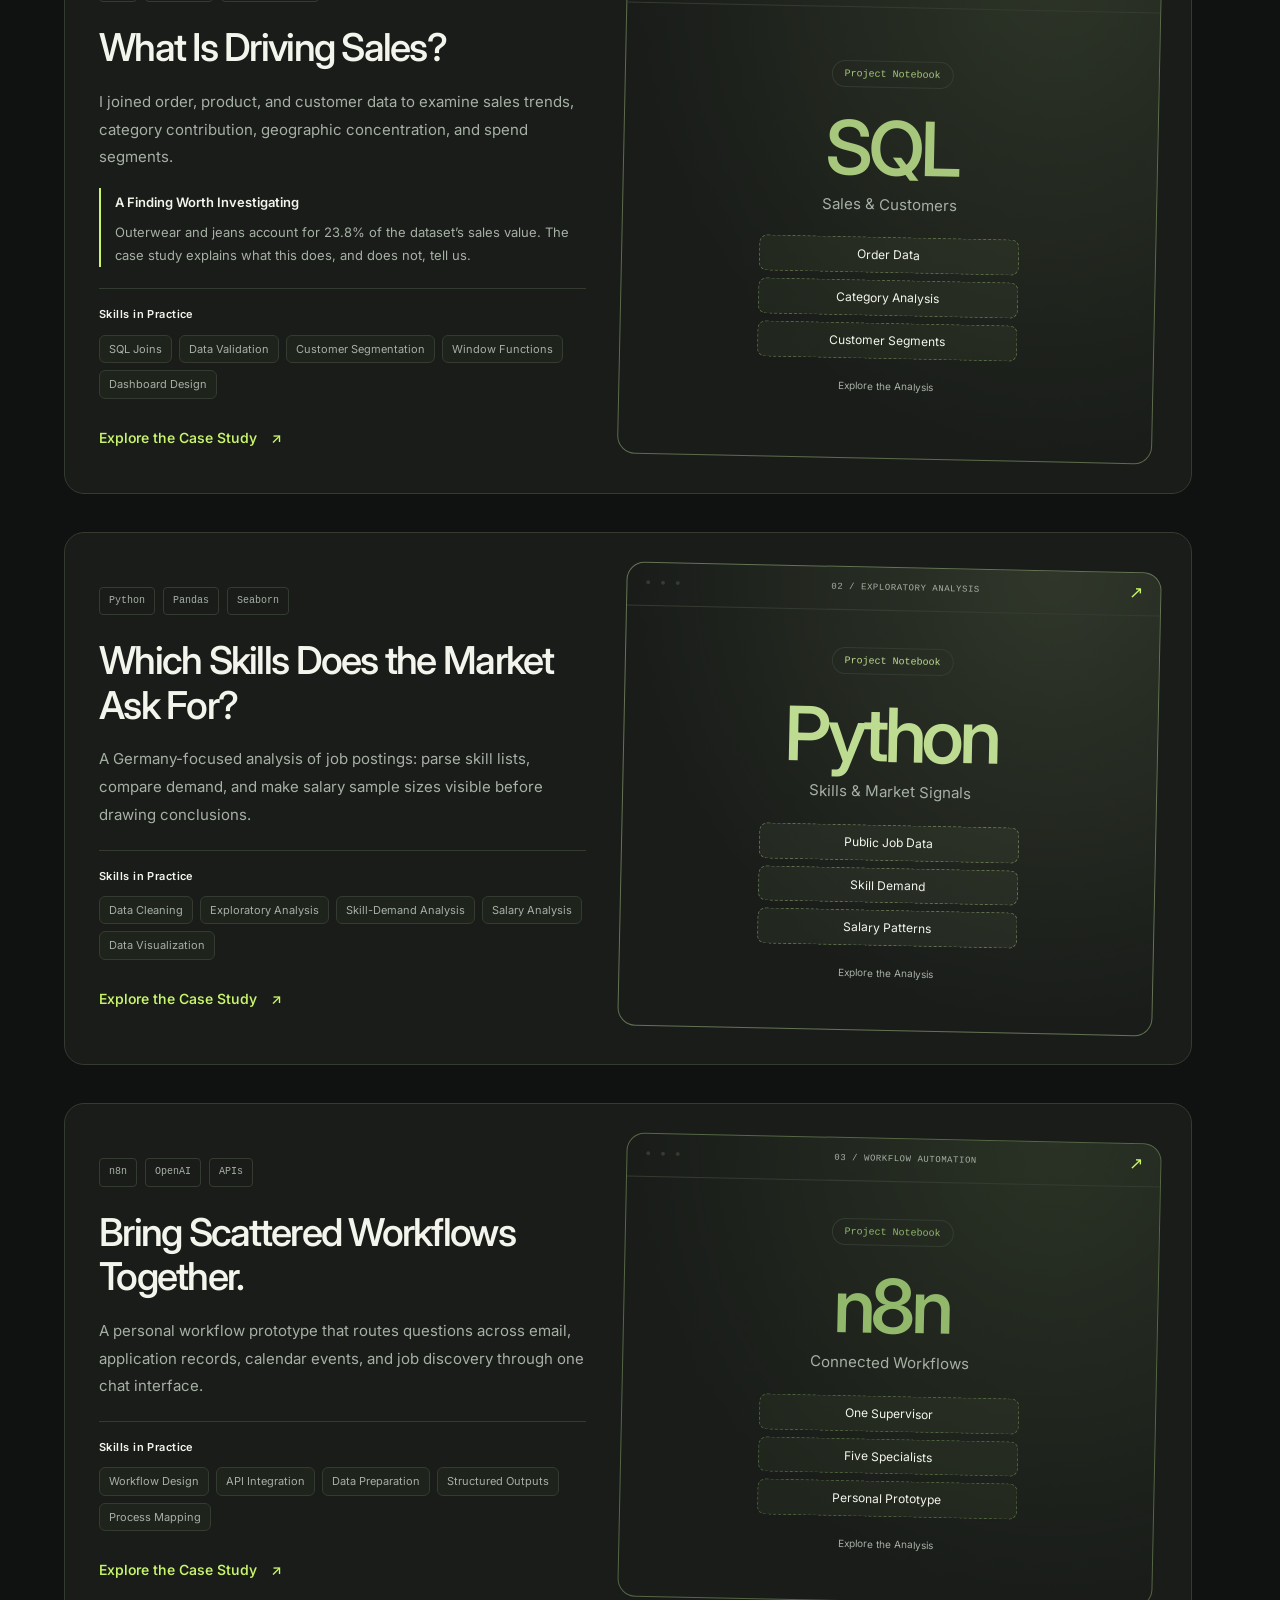
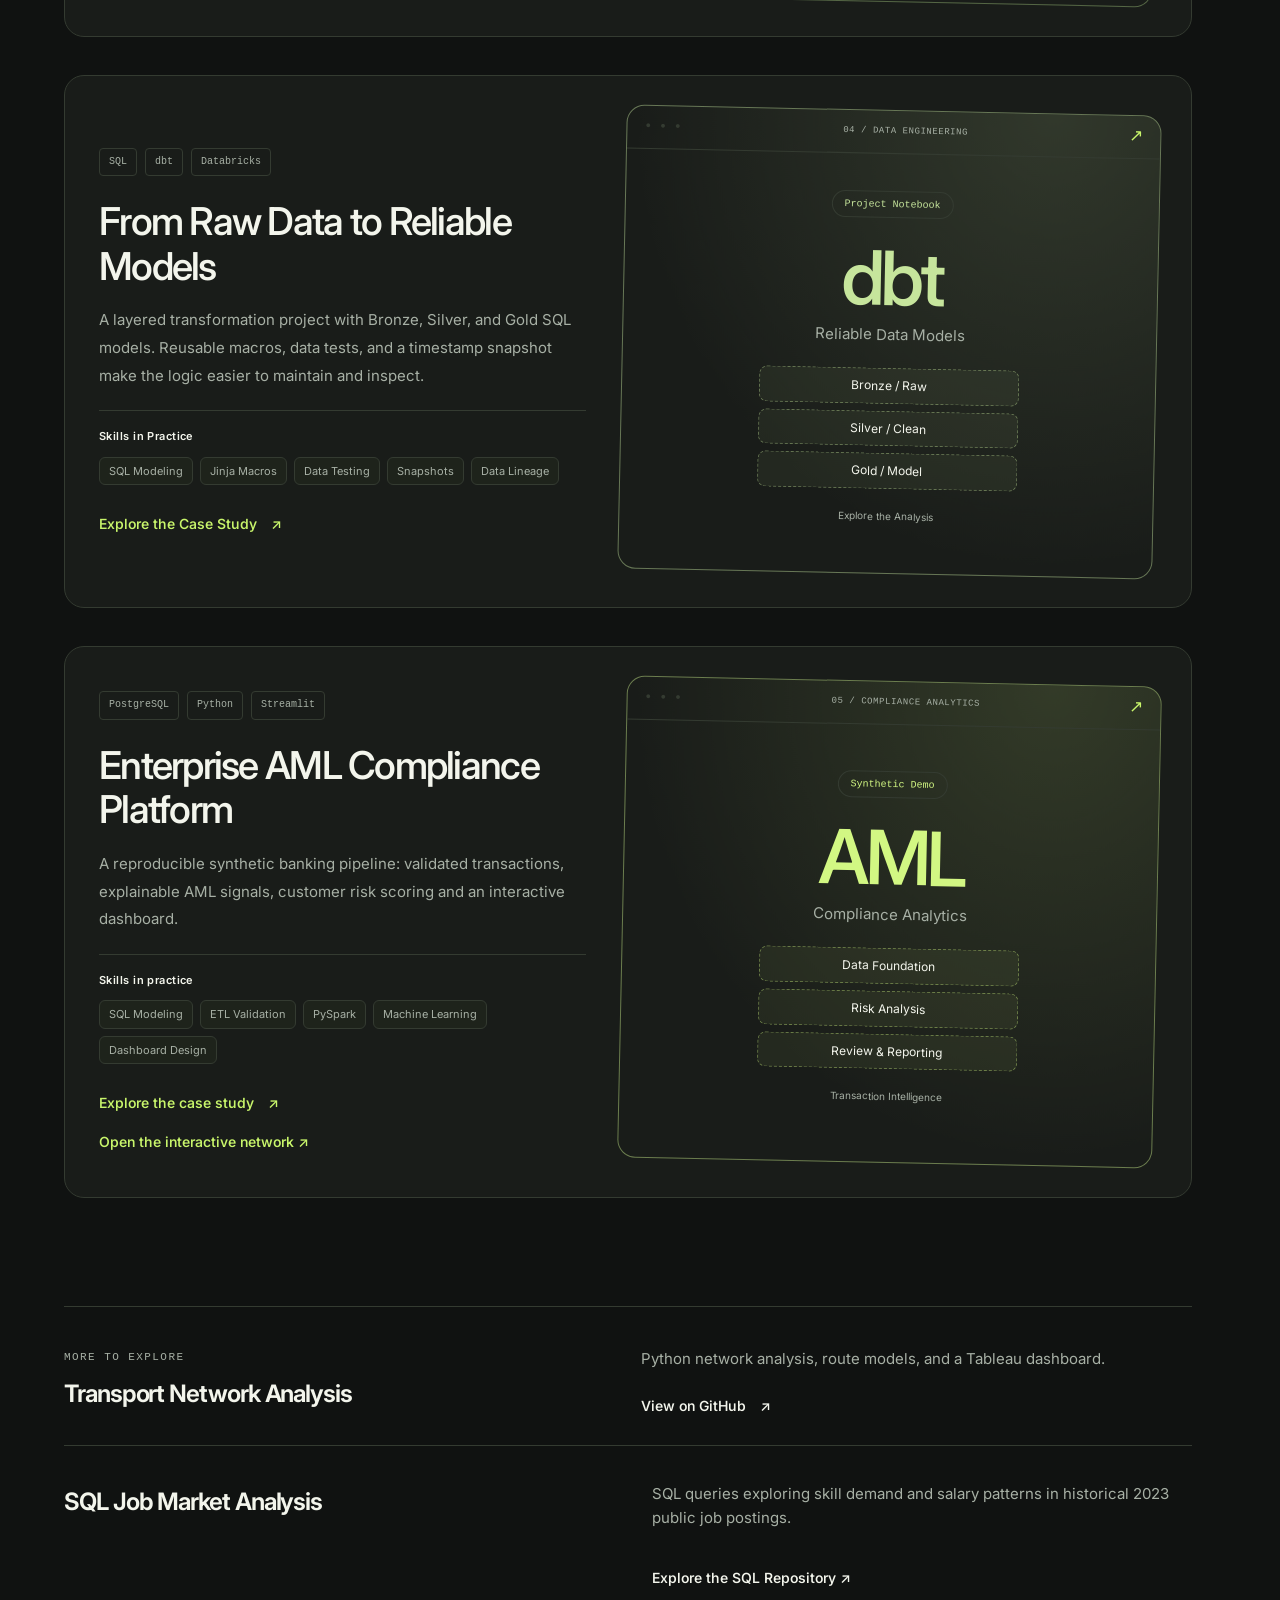
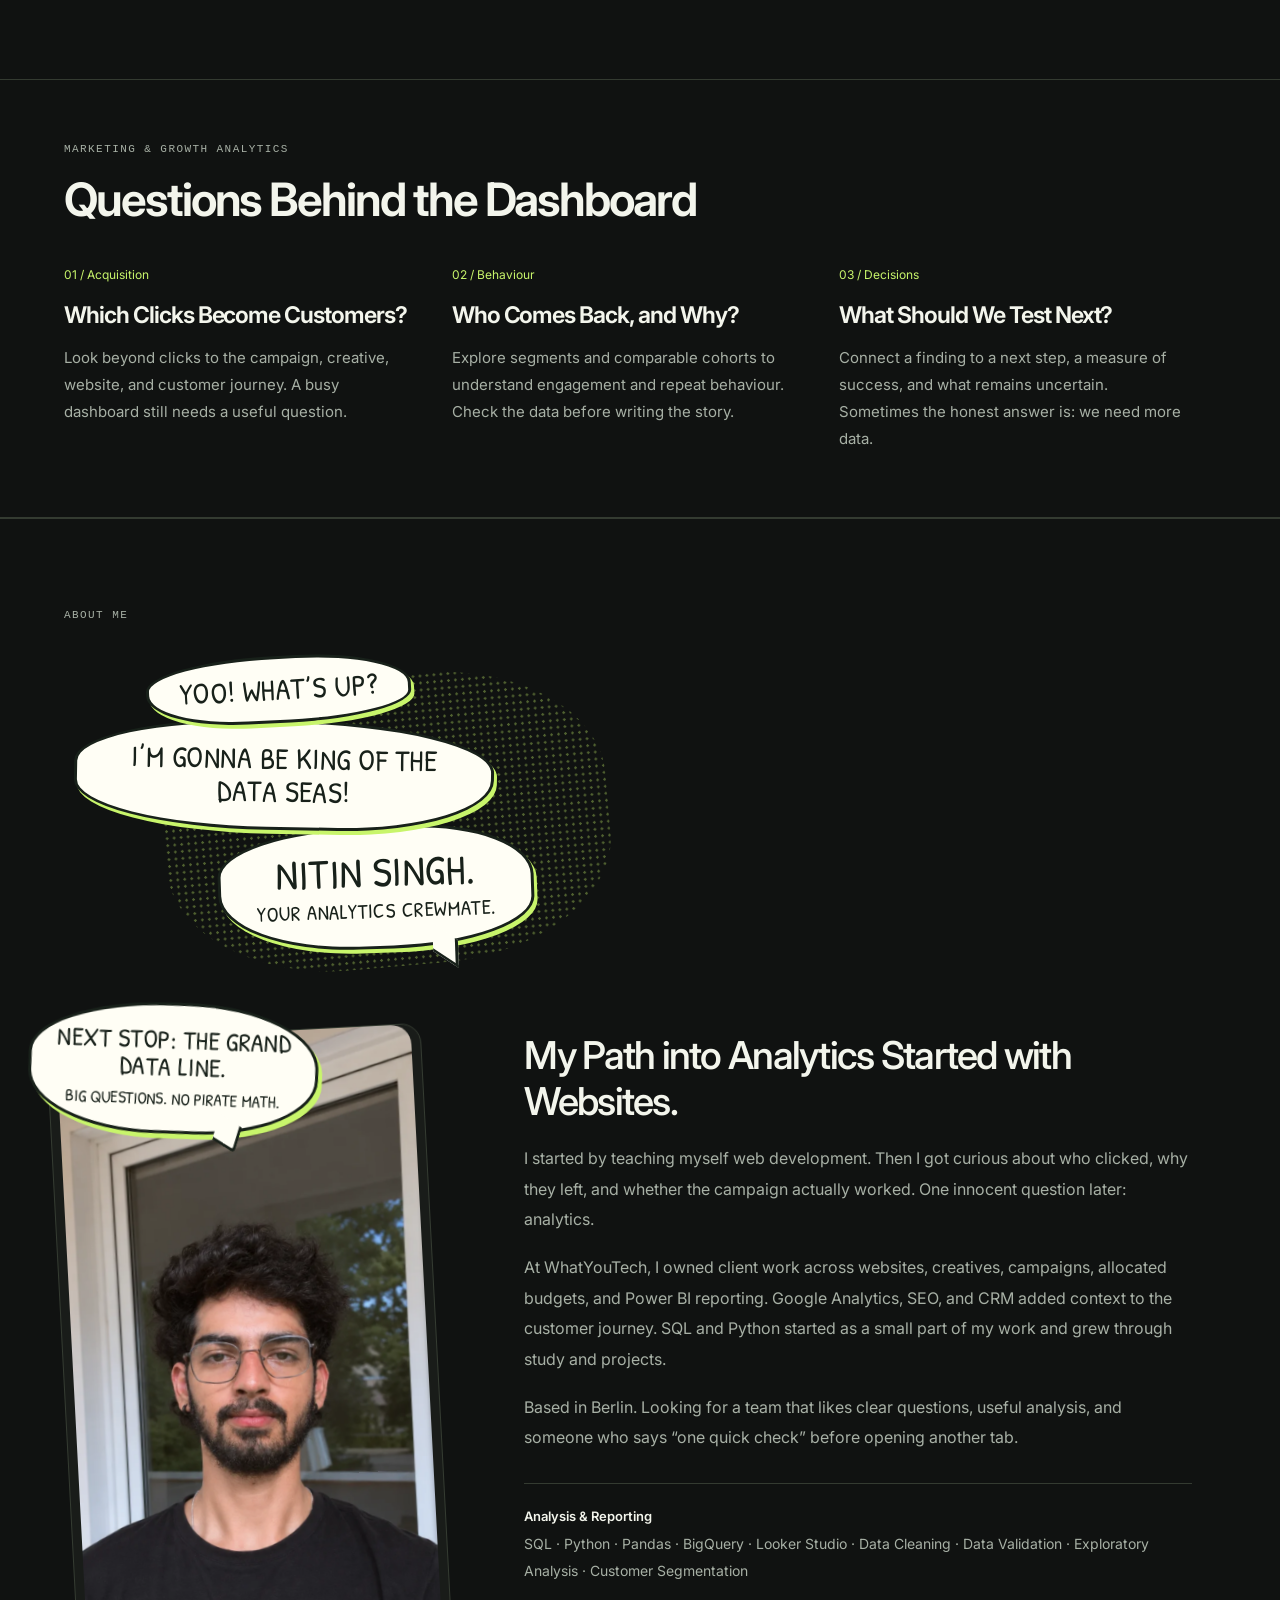
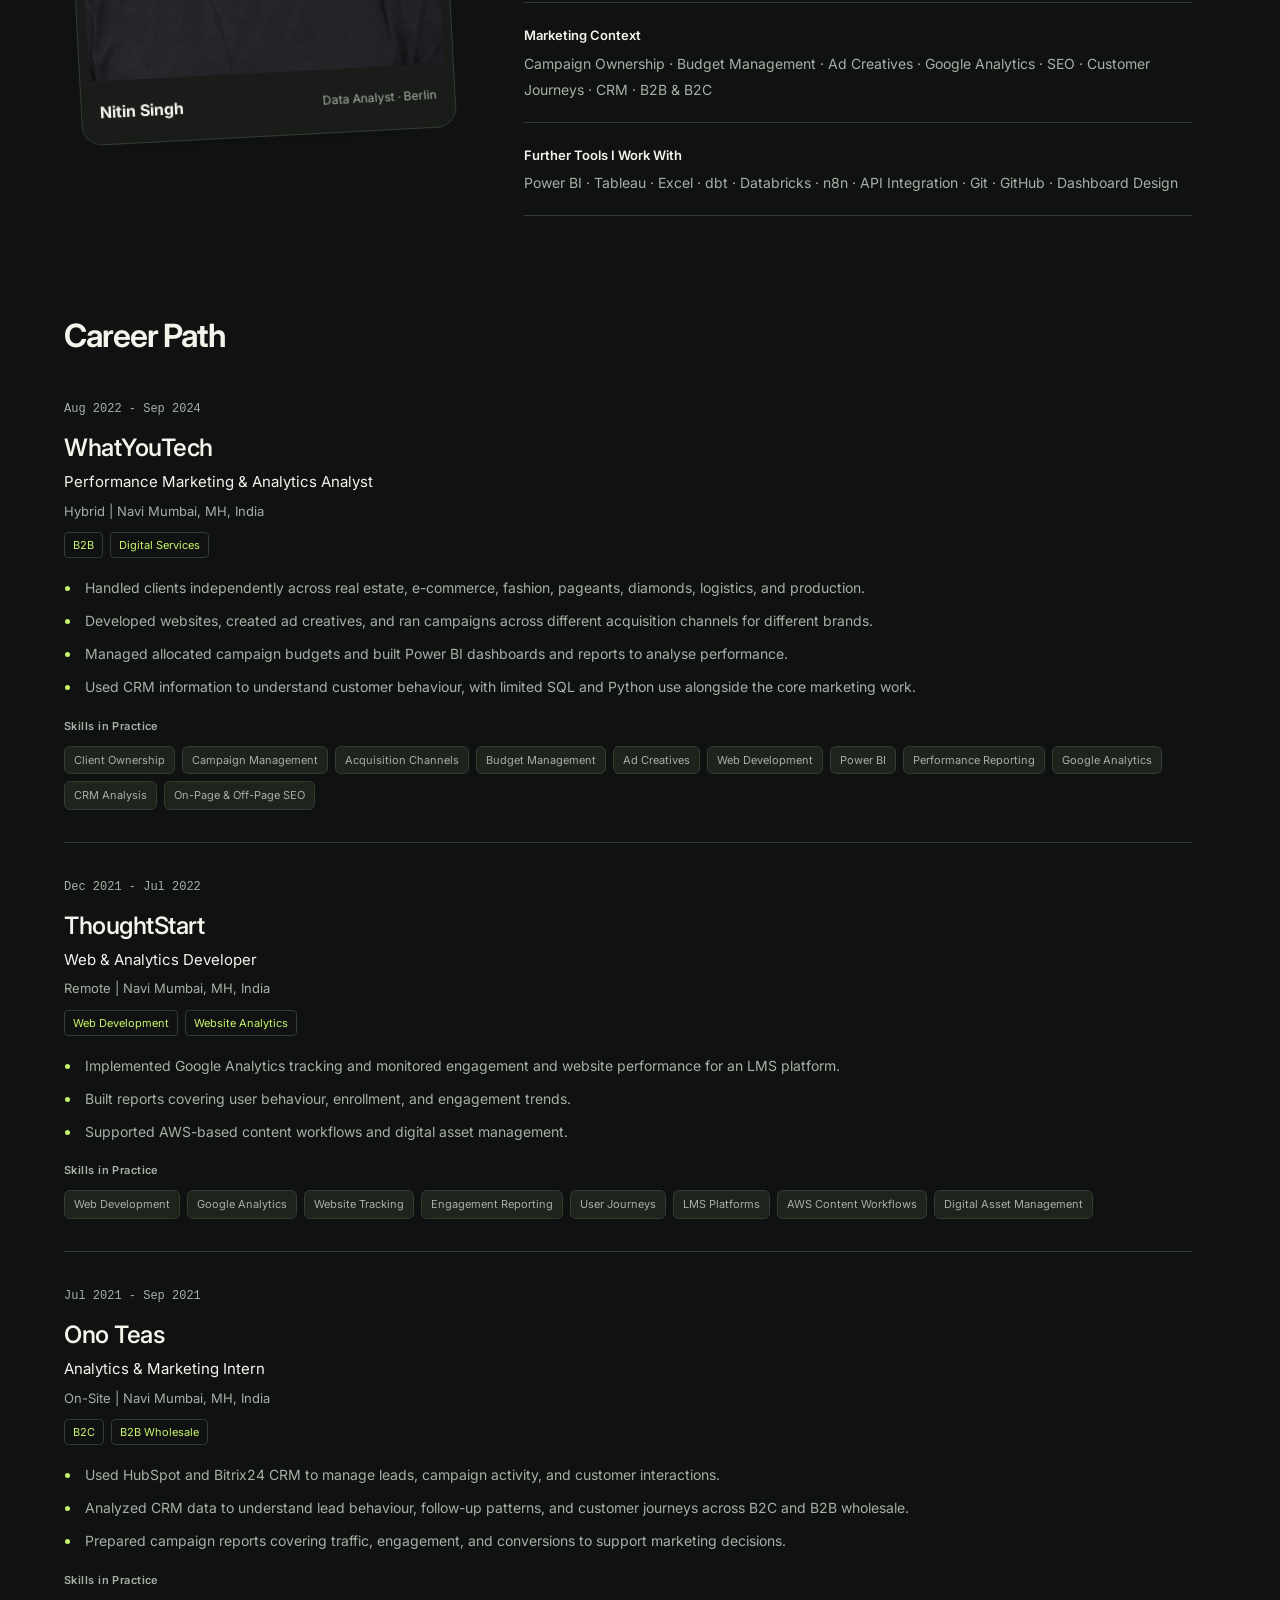
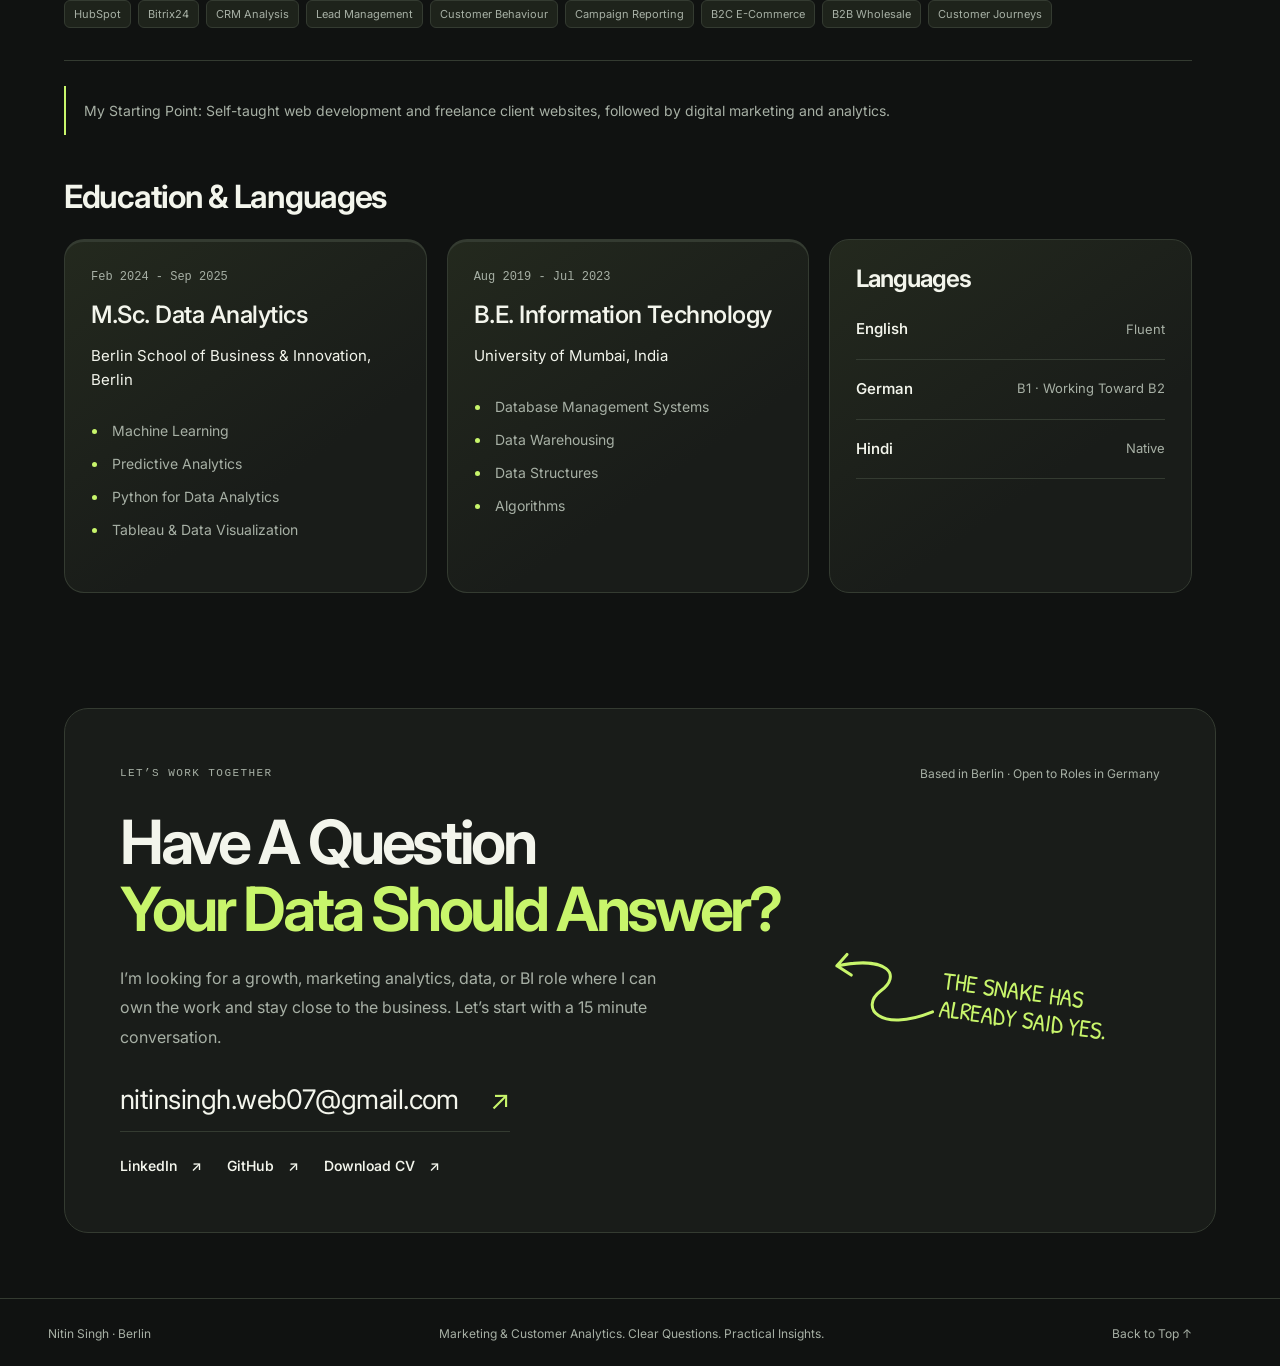
==== commit abe67c22: "Restore complete portfolio snapshot from 28 October" ====
--- a/index.html
+++ b/index.html
@@ -2,22 +2,22 @@
 <html lang="en" data-theme="dark"><head><meta charset="utf-8"><meta name="viewport" content="width=device-width,initial-scale=1">
 <script>try{document.documentElement.dataset.theme=localStorage.getItem('portfolio-theme')==='light'?'light':'dark'}catch(e){}</script>
 <title>Data Analyst · Marketing &amp; Customer Analytics | Nitin Singh</title><meta name="description" content="Nitin Singh, Berlin. SQL, Python, dashboards and workflow automation, grounded in marketing experience and inspectable project work."><meta name="theme-color" content="#101411">
-<link rel="canonical" href="https://nitinsinghdm.github.io/"><link rel="icon" href="favicon.svg?v=original-palette-20261029" type="image/svg+xml">
+<link rel="canonical" href="https://nitinsinghdm.github.io/"><link rel="icon" href="favicon.svg" type="image/svg+xml">
 <meta property="og:title" content="Data Analyst · Marketing &amp; Customer Analytics | Nitin Singh"><meta property="og:description" content="Nitin Singh, Berlin. SQL, Python, dashboards and workflow automation, grounded in marketing experience and inspectable project work."><meta property="og:type" content="website"><meta property="og:url" content="https://nitinsinghdm.github.io/"><meta property="og:image" content="https://nitinsinghdm.github.io/assets/profile/profile_dp4.png"><meta name="twitter:card" content="summary">
 <link rel="stylesheet" href="style.css?v=20261015-python"><script defer src="script.js?v=20261015-python"></script></head><body>
 <a class="skip-link" href="#main"><span data-en="Skip to Content" data-de="Zum Inhalt">Skip to Content</span></a><div class="reading-progress" aria-hidden="true"></div>
 <header class="site-header"><a class="wordmark" href="index.html" aria-label="Nitin Singh home">ns<span>.</span></a>
-<nav aria-label="Main navigation"><a class="nav-link" href="index.html#work"><span data-en="Work" data-de="Projekte">Work</span><span aria-hidden="true"><svg class="link-arrow" viewBox="0 0 24 24" fill="none" stroke="currentColor" stroke-width="1.7" stroke-linecap="round" stroke-linejoin="round" aria-hidden="true" focusable="false"><path d="M6 18 18 6M6 6h12v12"/></svg></span></a><a class="nav-link" href="index.html#about"><span data-en="About" data-de="Über mich">About</span><span aria-hidden="true"><svg class="link-arrow" viewBox="0 0 24 24" fill="none" stroke="currentColor" stroke-width="1.7" stroke-linecap="round" stroke-linejoin="round" aria-hidden="true" focusable="false"><path d="M6 18 18 6M6 6h12v12"/></svg></span></a><a class="nav-link" href="index.html#contact"><span data-en="Contact" data-de="Kontakt">Contact</span><span aria-hidden="true"><svg class="link-arrow" viewBox="0 0 24 24" fill="none" stroke="currentColor" stroke-width="1.7" stroke-linecap="round" stroke-linejoin="round" aria-hidden="true" focusable="false"><path d="M6 18 18 6M6 6h12v12"/></svg></span></a></nav>
-<div class="header-actions"><button class="theme-toggle" type="button" aria-label="Switch to light mode" aria-pressed="false"><svg width="18" height="18" viewbox="0 0 24 24" fill="none" stroke="currentColor" stroke-width="1.6" aria-hidden="true"><circle cx="12" cy="12" r="4"></circle><path d="M12 2v2m0 16v2M2 12h2m16 0h2M5 5l1 1m12 12 1 1M5 19l1-1M18 6l1-1"></path></svg></button><div class="language-switch" role="group" aria-label="Language"><button data-lang="en" aria-pressed="true">EN</button><button data-lang="de" aria-pressed="false">DE</button></div><a class="cv-link" href="assets/nitin_singh_da_cv.pdf" target="_blank" rel="noopener noreferrer"><span data-en="CV" data-de="Lebenslauf">CV</span><span aria-hidden="true"><svg class="link-arrow" viewBox="0 0 24 24" fill="none" stroke="currentColor" stroke-width="1.7" stroke-linecap="round" stroke-linejoin="round" aria-hidden="true" focusable="false"><path d="M6 18 18 6M6 6h12v12"/></svg></span></a></div></header><main id="main"><section class="hero wrap" id="home"><div class="hero-copy"><p class="eyebrow"><span class="status-dot" aria-hidden="true"></span><span data-en="OPEN TO OPPORTUNITIES · BERLIN" data-de="OFFEN FÜR NEUE AUFGABEN · BERLIN">OPEN TO OPPORTUNITIES · BERLIN</span></p><h1 class="hero-title"><span class="title-line"><span data-en="Understanding" data-de="Ich verstehe">Understanding</span></span><span class="title-line accent"><span data-en="Customers," data-de="Kunden,">Customers,</span></span><span class="title-line"><span data-en="Behaviour," data-de="Verhalten">Behaviour,</span></span><span class="title-line"><span data-en="And Invisible" data-de="und verborgene">And Invisible</span></span><span class="title-line"><span data-en="Patterns." data-de="Muster.">Patterns.</span></span></h1><p class="hero-description" data-en="Campaign ownership. Analytical curiosity. I bring hands-on marketing experience, Power BI reporting, and SQL and Python projects to questions about acquisition, customers, and growth." data-de="Kampagnenverantwortung und analytische Neugier. Ich verbinde praktische Marketing-Erfahrung, Power-BI-Reporting sowie SQL- und Python-Projekte mit Fragen zu Kundengewinnung, Kundenverhalten und Wachstum.">Campaign ownership. Analytical curiosity. I bring hands-on marketing experience, Power BI reporting, and SQL and Python projects to questions about acquisition, customers, and growth.</p><div class="hero-actions"><a class="button primary" href="#work"><span data-en="Explore My Work" data-de="Projekte ansehen">Explore My Work</span><span aria-hidden="true"><svg class="link-arrow" viewBox="0 0 24 24" fill="none" stroke="currentColor" stroke-width="1.7" stroke-linecap="round" stroke-linejoin="round" aria-hidden="true" focusable="false"><path d="M6 18 18 6M6 6h12v12"/></svg></span></a><a class="button secondary" href="#contact"><span data-en="Let’s Talk" data-de="Kontakt aufnehmen">Let’s Talk</span><span aria-hidden="true"><svg class="link-arrow" viewBox="0 0 24 24" fill="none" stroke="currentColor" stroke-width="1.7" stroke-linecap="round" stroke-linejoin="round" aria-hidden="true" focusable="false"><path d="M6 18 18 6M6 6h12v12"/></svg></span></a></div><button class="snake-invite hero-snake-invite" type="button" aria-controls="snake-speech" aria-expanded="false"><span aria-hidden="true">↝</span> <span data-en="Psst. Click the Snake." data-de="Psst. Klick die Schlange.">Psst. Click the Snake.</span></button><div class="hero-toolset"><span>SQL</span><span>Python</span><span>BigQuery</span><span>Looker Studio</span></div></div>
-<div class="hero-card-wrap"><div class="hero-evidence personal-card"><div class="memo-top"><span class="memo-dots" aria-hidden="true">● ● ●</span><span class="eyebrow" data-en="NITIN SINGH / A LITTLE CONTEXT" data-de="NITIN SINGH / KURZ ZU MIR">NITIN SINGH / A LITTLE CONTEXT</span></div><div class="personal-body"><p class="eyebrow"><span data-en="SELF-TAUGHT. STILL CURIOUS." data-de="AUTODIDAKT. IMMER NEUGIERIG.">SELF-TAUGHT. STILL CURIOUS.</span></p><h2><span data-en="Curiosity," data-de="Neugier,">Curiosity,</span><br><span class="accent" data-en="Put to Work." data-de="die bewegt.">Put to Work.</span></h2><div class="journey"><div class="journey-row"><span class="journey-number">01</span><div><h3 data-en="Build for People" data-de="Für Menschen bauen">Build for People</h3><p data-en="Web development. Freelancing. Real clients." data-de="Webentwicklung. Freelancing. Echte Kunden.">Web development. Freelancing. Real clients.</p></div></div><div class="journey-row"><span class="journey-number">02</span><div><h3 data-en="Understand What Moves Them" data-de="Verstehen, was sie bewegt">Understand What Moves Them</h3><p data-en="Campaigns. Creatives. Customers." data-de="Kampagnen. Werbemittel. Kunden.">Campaigns. Creatives. Customers.</p></div></div><div class="journey-row"><span class="journey-number">03</span><div><h3 data-en="Find the Why in the Data" data-de="Das Warum in den Daten finden">Find the Why in the Data</h3><p data-en="SQL. Python. A better next question." data-de="SQL. Python. Die nächste gute Frage.">SQL. Python. A better next question.</p></div></div></div><p class="personal-note"><span data-en="My most-used shortcut? Asking “why?” again." data-de="Mein liebster Shortcut? Noch einmal „Warum?“ fragen.">My most-used shortcut? Asking “why?” again.</span></p></div><div class="memo-bottom"><span><i class="status-dot" aria-hidden="true"></i><span data-en="BERLIN, GERMANY" data-de="BERLIN, DEUTSCHLAND">BERLIN, GERMANY</span></span><a class="text-link" href="#about"><span data-en="More About Me" data-de="Mehr über mich">More About Me</span><span aria-hidden="true"><svg class="link-arrow" viewBox="0 0 24 24" fill="none" stroke="currentColor" stroke-width="1.7" stroke-linecap="round" stroke-linejoin="round" aria-hidden="true" focusable="false"><path d="M6 18 18 6M6 6h12v12"/></svg></span></a></div></div></div><a class="scroll-cue" href="#work"><span class="scroll-cue-line" aria-hidden="true"></span><span data-en="SCROLL TO EXPLORE" data-de="SCROLLEN &amp; ENTDECKEN">SCROLL TO EXPLORE</span><span aria-hidden="true">↓</span></a></section>
+<nav aria-label="Main navigation"><a class="nav-link" href="index.html#work"><span data-en="Work" data-de="Projekte">Work</span><span aria-hidden="true">↗</span></a><a class="nav-link" href="index.html#about"><span data-en="About" data-de="Über mich">About</span><span aria-hidden="true">↗</span></a><a class="nav-link" href="index.html#contact"><span data-en="Contact" data-de="Kontakt">Contact</span><span aria-hidden="true">↗</span></a></nav>
+<div class="header-actions"><button class="theme-toggle" type="button" aria-label="Switch to light mode" aria-pressed="false"><svg width="18" height="18" viewbox="0 0 24 24" fill="none" stroke="currentColor" stroke-width="1.6" aria-hidden="true"><circle cx="12" cy="12" r="4"></circle><path d="M12 2v2m0 16v2M2 12h2m16 0h2M5 5l1 1m12 12 1 1M5 19l1-1M18 6l1-1"></path></svg></button><div class="language-switch" role="group" aria-label="Language"><button data-lang="en" aria-pressed="true">EN</button><button data-lang="de" aria-pressed="false">DE</button></div><a class="cv-link" href="assets/nitin_singh_da_cv.pdf" target="_blank" rel="noopener noreferrer"><span data-en="CV" data-de="Lebenslauf">CV</span><span aria-hidden="true">↗</span></a></div></header><main id="main"><section class="hero wrap" id="home"><div class="hero-copy"><p class="eyebrow"><span class="status-dot" aria-hidden="true"></span><span data-en="OPEN TO OPPORTUNITIES · BERLIN" data-de="OFFEN FÜR NEUE AUFGABEN · BERLIN">OPEN TO OPPORTUNITIES · BERLIN</span></p><h1 class="hero-title"><span class="title-line"><span data-en="Understanding" data-de="Ich verstehe">Understanding</span></span><span class="title-line accent"><span data-en="Customers," data-de="Kunden,">Customers,</span></span><span class="title-line"><span data-en="Behaviour," data-de="Verhalten">Behaviour,</span></span><span class="title-line"><span data-en="And Invisible" data-de="und verborgene">And Invisible</span></span><span class="title-line"><span data-en="Patterns." data-de="Muster.">Patterns.</span></span></h1><p class="hero-description" data-en="Campaign ownership. Analytical curiosity. I bring hands-on marketing experience, Power BI reporting, and SQL and Python projects to questions about acquisition, customers, and growth." data-de="Kampagnenverantwortung und analytische Neugier. Ich verbinde praktische Marketing-Erfahrung, Power-BI-Reporting sowie SQL- und Python-Projekte mit Fragen zu Kundengewinnung, Kundenverhalten und Wachstum.">Campaign ownership. Analytical curiosity. I bring hands-on marketing experience, Power BI reporting, and SQL and Python projects to questions about acquisition, customers, and growth.</p><div class="hero-actions"><a class="button primary" href="#work"><span data-en="Explore My Work" data-de="Projekte ansehen">Explore My Work</span><span aria-hidden="true">↗</span></a><a class="button secondary" href="#contact"><span data-en="Let’s Talk" data-de="Kontakt aufnehmen">Let’s Talk</span><span aria-hidden="true">↗</span></a></div><button class="snake-invite hero-snake-invite" type="button" aria-controls="snake-speech" aria-expanded="false"><span aria-hidden="true">↝</span> <span data-en="Psst. Click the Snake." data-de="Psst. Klick die Schlange.">Psst. Click the Snake.</span></button><div class="hero-toolset"><span>SQL</span><span>Python</span><span>BigQuery</span><span>Looker Studio</span></div></div>
+<div class="hero-card-wrap"><div class="hero-evidence personal-card"><div class="memo-top"><span class="memo-dots" aria-hidden="true">● ● ●</span><span class="eyebrow" data-en="NITIN SINGH / A LITTLE CONTEXT" data-de="NITIN SINGH / KURZ ZU MIR">NITIN SINGH / A LITTLE CONTEXT</span></div><div class="personal-body"><p class="eyebrow"><span data-en="SELF-TAUGHT. STILL CURIOUS." data-de="AUTODIDAKT. IMMER NEUGIERIG.">SELF-TAUGHT. STILL CURIOUS.</span></p><h2><span data-en="Curiosity," data-de="Neugier,">Curiosity,</span><br><span class="accent" data-en="Put to Work." data-de="die bewegt.">Put to Work.</span></h2><div class="journey"><div class="journey-row"><span class="journey-number">01</span><div><h3 data-en="Build for People" data-de="Für Menschen bauen">Build for People</h3><p data-en="Web development. Freelancing. Real clients." data-de="Webentwicklung. Freelancing. Echte Kunden.">Web development. Freelancing. Real clients.</p></div></div><div class="journey-row"><span class="journey-number">02</span><div><h3 data-en="Understand What Moves Them" data-de="Verstehen, was sie bewegt">Understand What Moves Them</h3><p data-en="Campaigns. Creatives. Customers." data-de="Kampagnen. Werbemittel. Kunden.">Campaigns. Creatives. Customers.</p></div></div><div class="journey-row"><span class="journey-number">03</span><div><h3 data-en="Find the Why in the Data" data-de="Das Warum in den Daten finden">Find the Why in the Data</h3><p data-en="SQL. Python. A better next question." data-de="SQL. Python. Die nächste gute Frage.">SQL. Python. A better next question.</p></div></div></div><p class="personal-note"><span data-en="My most-used shortcut? Asking “why?” again." data-de="Mein liebster Shortcut? Noch einmal „Warum?“ fragen.">My most-used shortcut? Asking “why?” again.</span></p></div><div class="memo-bottom"><span><i class="status-dot" aria-hidden="true"></i><span data-en="BERLIN, GERMANY" data-de="BERLIN, DEUTSCHLAND">BERLIN, GERMANY</span></span><a class="text-link" href="#about"><span data-en="More About Me" data-de="Mehr über mich">More About Me</span><span aria-hidden="true">↗</span></a></div></div></div><a class="scroll-cue" href="#work"><span class="scroll-cue-line" aria-hidden="true"></span><span data-en="SCROLL TO EXPLORE" data-de="SCROLLEN &amp; ENTDECKEN">SCROLL TO EXPLORE</span><span aria-hidden="true">↓</span></a></section>
 <section class="capabilities wrap reveal" aria-label="What I bring"><div><span class="eyebrow" data-en="01 / ASK" data-de="01 / FRAGEN">01 / ASK</span><h2 data-en="Understand the Business." data-de="Das Geschäft verstehen.">Understand the Business.</h2><p data-en="I have handled clients, built websites and ad creatives, run campaigns, and managed allocated budgets across different brands." data-de="Ich habe Kunden eigenständig betreut, Websites und Werbemittel erstellt, Kampagnen umgesetzt und zugewiesene Budgets für verschiedene Marken verwaltet.">I have handled clients, built websites and ad creatives, run campaigns, and managed allocated budgets across different brands.</p></div><div><span class="eyebrow" data-en="02 / INVESTIGATE" data-de="02 / ANALYSIEREN">02 / INVESTIGATE</span><h2 data-en="Work Through the Data." data-de="Die Daten verstehen.">Work Through the Data.</h2><p data-en="Join tables, check the grain, explore segments, and test whether the numbers support the explanation." data-de="Tabellen verbinden, die Datenebene prüfen, Segmente untersuchen und Erklärungen anhand der Zahlen bewerten.">Join tables, check the grain, explore segments, and test whether the numbers support the explanation.</p></div><div><span class="eyebrow" data-en="03 / EXPLAIN" data-de="03 / ERKLÄREN">03 / EXPLAIN</span><h2 data-en="Make the Next Step Clear." data-de="Den nächsten Schritt klären.">Make the Next Step Clear.</h2><p data-en="Build a focused dashboard or analysis, explain the finding, and show what still needs checking." data-de="Ein fokussiertes Dashboard oder eine Analyse erstellen, das Ergebnis erklären und offene Fragen sichtbar machen.">Build a focused dashboard or analysis, explain the finding, and show what still needs checking.</p></div></section>
 <section class="work-section wrap" id="work"><div class="section-heading reveal"><div><span class="eyebrow" data-en="SELECTED PROJECTS" data-de="AUSGEWÄHLTE PROJEKTE">SELECTED PROJECTS</span><h2><span data-en="From Questions" data-de="Von Fragen">From Questions</span><br><span class="accent" data-en="To Insights." data-de="zu Erkenntnissen.">To Insights.</span></h2></div><div class="heading-aside"><svg viewBox="0 0 100 100" width="100" height="100" fill="none" aria-hidden="true"><path d="M91 88C33 93 23 62 47 53C73 44 65 21 13 16M13 16l13-8M13 16l11 13" stroke="currentColor" stroke-width="3" stroke-linecap="round" stroke-linejoin="round"/></svg><span data-en="Projects Nobody Asked For. Curiosity Did." data-de="Niemand hat diese Projekte bestellt. Meine Neugier schon.">Projects Nobody Asked For. Curiosity Did.</span></div><p data-en="Project Data. Real Queries. Clear Reasoning. Each case study connects the question, the method, and the evidence." data-de="Projektdaten. Echter Code. Klare Gedanken. Jede Fallstudie verbindet Frage, Methode und Belege.">Project Data. Real Queries. Clear Reasoning. Each case study connects the question, the method, and the evidence.</p></div>
-<div class="project-stack"><article class="project-card featured reveal"><a class="project-image concept-cover" href="ecommerce.html" aria-label="Read the e-commerce case study" style="--cover-accent:#a7c77c"><div class="window-top"><span class="window-dots" aria-hidden="true">● ● ●</span><span class="window-label">01 / BUSINESS INTELLIGENCE</span><span class="window-arrow" aria-hidden="true"><svg class="link-arrow" viewBox="0 0 24 24" fill="none" stroke="currentColor" stroke-width="1.7" stroke-linecap="round" stroke-linejoin="round" aria-hidden="true" focusable="false"><path d="M6 18 18 6M6 6h12v12"/></svg></span></div><div class="aml-blueprint"><span class="build-badge">Project Notebook</span><strong>SQL</strong><p>Sales &amp; Customers</p><div class="blueprint-layers"><span>Order Data</span><span>Category Analysis</span><span>Customer Segments</span></div><small>Explore the Analysis</small></div></a><div class="project-info"><div class="project-tags"><span>SQL</span><span>BigQuery</span><span>Looker Studio</span></div><h3 data-en="What Is Driving Sales?" data-de="Was treibt den Umsatz?">What Is Driving Sales?</h3><p data-en="I joined order, product, and customer data to examine sales trends, category contribution, geographic concentration, and spend segments." data-de="Ich habe Bestell-, Produkt- und Kundendaten verbunden, um Umsatztrends, Kategorien, geografische Verteilung und Ausgabensegmente zu untersuchen.">I joined order, product, and customer data to examine sales trends, category contribution, geographic concentration, and spend segments.</p><div class="project-finding"><strong data-en="A Finding Worth Investigating" data-de="Ein Ergebnis für die weitere Analyse">A Finding Worth Investigating</strong><p data-en="Outerwear and jeans account for 23.8% of the dataset’s sales value. The case study explains what this does, and does not, tell us." data-de="Jacken/Mäntel und Jeans machen 23,8 % des Umsatzwerts aus. Die Fallstudie zeigt, was sich daraus ableiten lässt.">Outerwear and jeans account for 23.8% of the dataset’s sales value. The case study explains what this does, and does not, tell us.</p></div><div class="skill-panel"><p class="skill-label" data-en="Skills in Practice" data-de="Skills in der Praxis">Skills in Practice</p><ul class="skill-chips"><li>SQL Joins</li><li>Data Validation</li><li>Customer Segmentation</li><li>Window Functions</li><li>Dashboard Design</li></ul></div><a class="text-link" href="ecommerce.html"><span data-en="Explore the Case Study" data-de="Fallstudie ansehen">Explore the Case Study</span><span aria-hidden="true"><svg class="link-arrow" viewBox="0 0 24 24" fill="none" stroke="currentColor" stroke-width="1.7" stroke-linecap="round" stroke-linejoin="round" aria-hidden="true" focusable="false"><path d="M6 18 18 6M6 6h12v12"/></svg></span></a></div></article>
-<article class="project-card reveal"><a class="project-image concept-cover" href="job-market.html" aria-label="Read the job market case study" style="--cover-accent:#bddb91"><div class="window-top"><span class="window-dots" aria-hidden="true">● ● ●</span><span class="window-label">02 / EXPLORATORY ANALYSIS</span><span class="window-arrow" aria-hidden="true"><svg class="link-arrow" viewBox="0 0 24 24" fill="none" stroke="currentColor" stroke-width="1.7" stroke-linecap="round" stroke-linejoin="round" aria-hidden="true" focusable="false"><path d="M6 18 18 6M6 6h12v12"/></svg></span></div><div class="aml-blueprint"><span class="build-badge">Project Notebook</span><strong>Python</strong><p>Skills &amp; Market Signals</p><div class="blueprint-layers"><span>Public Job Data</span><span>Skill Demand</span><span>Salary Patterns</span></div><small>Explore the Analysis</small></div></a><div class="project-info"><div class="project-tags"><span>Python</span><span>Pandas</span><span>Seaborn</span></div><h3 data-en="Which Skills Does the Market Ask For?" data-de="Welche Fähigkeiten sucht der Markt?">Which Skills Does the Market Ask For?</h3><p data-en="A Germany-focused analysis of job postings: parse skill lists, compare demand, and make salary sample sizes visible before drawing conclusions." data-de="Eine Analyse von Stellenanzeigen in Deutschland: Skill-Listen aufbereiten, Nachfrage vergleichen und Stichprobengrößen bei Gehältern berücksichtigen.">A Germany-focused analysis of job postings: parse skill lists, compare demand, and make salary sample sizes visible before drawing conclusions.</p><div class="skill-panel"><p class="skill-label" data-en="Skills in Practice" data-de="Skills in der Praxis">Skills in Practice</p><ul class="skill-chips"><li>Data Cleaning</li><li>Exploratory Analysis</li><li>Skill-Demand Analysis</li><li>Salary Analysis</li><li>Data Visualization</li></ul></div><a class="text-link" href="job-market.html"><span data-en="Explore the Case Study" data-de="Fallstudie ansehen">Explore the Case Study</span><span aria-hidden="true"><svg class="link-arrow" viewBox="0 0 24 24" fill="none" stroke="currentColor" stroke-width="1.7" stroke-linecap="round" stroke-linejoin="round" aria-hidden="true" focusable="false"><path d="M6 18 18 6M6 6h12v12"/></svg></span></a></div></article>
-<article class="project-card reveal"><a class="project-image concept-cover" href="automation.html" aria-label="Read the workflow automation case study" style="--cover-accent:#92b86b"><div class="window-top"><span class="window-dots" aria-hidden="true">● ● ●</span><span class="window-label">03 / WORKFLOW AUTOMATION</span><span class="window-arrow" aria-hidden="true"><svg class="link-arrow" viewBox="0 0 24 24" fill="none" stroke="currentColor" stroke-width="1.7" stroke-linecap="round" stroke-linejoin="round" aria-hidden="true" focusable="false"><path d="M6 18 18 6M6 6h12v12"/></svg></span></div><div class="aml-blueprint"><span class="build-badge">Project Notebook</span><strong>n8n</strong><p>Connected Workflows</p><div class="blueprint-layers"><span>One Supervisor</span><span>Five Specialists</span><span>Personal Prototype</span></div><small>Explore the Analysis</small></div></a><div class="project-info"><div class="project-tags"><span>n8n</span><span>OpenAI</span><span>APIs</span></div><h3 data-en="Bring Scattered Workflows Together." data-de="Verstreute Abläufe zusammenführen.">Bring Scattered Workflows Together.</h3><p data-en="A personal workflow prototype that routes questions across email, application records, calendar events, and job discovery through one chat interface." data-de="Ein persönlicher Workflow-Prototyp, der Fragen zu E-Mails, Bewerbungsdaten, Kalendereinträgen und Jobsuche über eine Chat-Oberfläche weiterleitet.">A personal workflow prototype that routes questions across email, application records, calendar events, and job discovery through one chat interface.</p><div class="skill-panel"><p class="skill-label" data-en="Skills in Practice" data-de="Skills in der Praxis">Skills in Practice</p><ul class="skill-chips"><li>Workflow Design</li><li>API Integration</li><li>Data Preparation</li><li>Structured Outputs</li><li>Process Mapping</li></ul></div><a class="text-link" href="automation.html"><span data-en="Explore the Case Study" data-de="Fallstudie ansehen">Explore the Case Study</span><span aria-hidden="true"><svg class="link-arrow" viewBox="0 0 24 24" fill="none" stroke="currentColor" stroke-width="1.7" stroke-linecap="round" stroke-linejoin="round" aria-hidden="true" focusable="false"><path d="M6 18 18 6M6 6h12v12"/></svg></span></a></div></article>
-<article class="project-card reveal"><a class="project-image concept-cover" href="data-pipeline.html" aria-label="Read the data pipeline case study" style="--cover-accent:#c6e59c"><div class="window-top"><span class="window-dots" aria-hidden="true">● ● ●</span><span class="window-label">04 / DATA ENGINEERING</span><span class="window-arrow" aria-hidden="true"><svg class="link-arrow" viewBox="0 0 24 24" fill="none" stroke="currentColor" stroke-width="1.7" stroke-linecap="round" stroke-linejoin="round" aria-hidden="true" focusable="false"><path d="M6 18 18 6M6 6h12v12"/></svg></span></div><div class="aml-blueprint"><span class="build-badge">Project Notebook</span><strong>dbt</strong><p>Reliable Data Models</p><div class="blueprint-layers"><span>Bronze / Raw</span><span>Silver / Clean</span><span>Gold / Model</span></div><small>Explore the Analysis</small></div></a><div class="project-info"><div class="project-tags"><span>SQL</span><span>dbt</span><span>Databricks</span></div><h3 data-en="From Raw Data to Reliable Models" data-de="Von Rohdaten zu verlässlichen Modellen">From Raw Data to Reliable Models</h3><p data-en="A layered transformation project with Bronze, Silver, and Gold SQL models. Reusable macros, data tests, and a timestamp snapshot make the logic easier to maintain and inspect." data-de="Ein Transformationsprojekt mit SQL-Modellen in Bronze-, Silver- und Gold-Schichten. Wiederverwendbare Makros, Datentests und ein zeitstempelbasierter Snapshot machen die Logik nachvollziehbar und wartbar.">A layered transformation project with Bronze, Silver, and Gold SQL models. Reusable macros, data tests, and a timestamp snapshot make the logic easier to maintain and inspect.</p><div class="skill-panel"><p class="skill-label" data-en="Skills in Practice" data-de="Skills in der Praxis">Skills in Practice</p><ul class="skill-chips"><li>SQL Modeling</li><li>Jinja Macros</li><li>Data Testing</li><li>Snapshots</li><li>Data Lineage</li></ul></div><a class="text-link" href="data-pipeline.html"><span data-en="Explore the Case Study" data-de="Fallstudie ansehen">Explore the Case Study</span><span aria-hidden="true"><svg class="link-arrow" viewBox="0 0 24 24" fill="none" stroke="currentColor" stroke-width="1.7" stroke-linecap="round" stroke-linejoin="round" aria-hidden="true" focusable="false"><path d="M6 18 18 6M6 6h12v12"/></svg></span></a></div></article>
-<article class="project-card reveal aml-card"><a class="project-image concept-cover" href="aml.html" aria-label="Explore the AML project" style="--cover-accent:#d2f783"><div class="window-top"><span class="window-dots" aria-hidden="true">● ● ●</span><span class="window-label">05 / COMPLIANCE ANALYTICS</span><span class="window-arrow" aria-hidden="true"><svg class="link-arrow" viewBox="0 0 24 24" fill="none" stroke="currentColor" stroke-width="1.7" stroke-linecap="round" stroke-linejoin="round" aria-hidden="true" focusable="false"><path d="M6 18 18 6M6 6h12v12"/></svg></span></div><div class="aml-blueprint"><span class="build-badge">Synthetic Demo</span><strong>AML</strong><p>Compliance Analytics</p><div class="blueprint-layers"><span>Data Foundation</span><span>Risk Analysis</span><span>Review &amp; Reporting</span></div><small>Transaction Intelligence</small></div></a><div class="project-info"><div class="project-tags"><span>PostgreSQL</span><span>Python</span><span>Streamlit</span></div><h3>Enterprise AML Compliance Platform</h3><p data-en="A reproducible synthetic banking pipeline: validated transactions, explainable AML signals, customer risk scoring and an interactive dashboard." data-de="Eine reproduzierbare Pipeline mit synthetischen Bankdaten: validierte Transaktionen, erklärbare AML-Signale, Kundenrisikobewertung und ein interaktives Dashboard.">A reproducible synthetic banking pipeline: validated transactions, explainable AML signals, customer risk scoring and an interactive dashboard.</p><div class="skill-panel"><p class="skill-label" data-en="Skills in practice" data-de="Skills in der Praxis">Skills in practice</p><ul class="skill-chips"><li>SQL Modeling</li><li>ETL Validation</li><li>PySpark</li><li>Machine Learning</li><li>Dashboard Design</li></ul></div><a class="text-link" href="aml.html"><span data-en="Explore the case study" data-de="Fallstudie ansehen">Explore the case study</span> <svg class="link-arrow" viewBox="0 0 24 24" fill="none" stroke="currentColor" stroke-width="1.7" stroke-linecap="round" stroke-linejoin="round" aria-hidden="true" focusable="false"><path d="M6 18 18 6M6 6h12v12"/></svg></a><a class="text-link" href="aml-network/" style="display:block;margin-top:16px"><span data-en="Open the interactive network" data-de="Interaktives Netzwerk öffnen">Open the interactive network</span> <svg class="link-arrow" viewBox="0 0 24 24" fill="none" stroke="currentColor" stroke-width="1.7" stroke-linecap="round" stroke-linejoin="round" aria-hidden="true" focusable="false"><path d="M6 18 18 6M6 6h12v12"/></svg></a></div></article>
-</div><div class="more-work reveal"><div><span class="eyebrow" data-en="MORE TO EXPLORE" data-de="WEITERE ARBEITEN">MORE TO EXPLORE</span><h3 data-en="Transport Network Analysis" data-de="Analyse von Verkehrsnetzen">Transport Network Analysis</h3></div><div><p data-en="Python network analysis, route models, and a Tableau dashboard." data-de="Python-Netzwerkanalyse, Routenmodelle und ein Tableau-Dashboard.">Python network analysis, route models, and a Tableau dashboard.</p><a class="text-link" href="https://github.com/nitinsinghdm/Transport-Network-Analysis-and-Optimization" target="_blank" rel="noopener noreferrer"><span data-en="View on GitHub" data-de="Auf GitHub ansehen">View on GitHub</span><span aria-hidden="true"><svg class="link-arrow" viewBox="0 0 24 24" fill="none" stroke="currentColor" stroke-width="1.7" stroke-linecap="round" stroke-linejoin="round" aria-hidden="true" focusable="false"><path d="M6 18 18 6M6 6h12v12"/></svg></span></a></div><article class="extra-project"><h3>SQL Job Market Analysis</h3><p>SQL queries exploring skill demand and salary patterns in historical 2023 public job postings.</p><a class="text-link" href="https://github.com/nitinsinghdm/SQL_Project_Data_Job_Analysis" target="_blank" rel="noopener noreferrer">Explore the SQL Repository <svg class="link-arrow" viewBox="0 0 24 24" fill="none" stroke="currentColor" stroke-width="1.7" stroke-linecap="round" stroke-linejoin="round" aria-hidden="true" focusable="false"><path d="M6 18 18 6M6 6h12v12"/></svg></a></article></div></section>
+<div class="project-stack"><article class="project-card featured reveal"><a class="project-image concept-cover" href="ecommerce.html" aria-label="Read the e-commerce case study" style="--cover-accent:#a7c77c"><div class="window-top"><span class="window-dots" aria-hidden="true">● ● ●</span><span class="window-label">01 / BUSINESS INTELLIGENCE</span><span class="window-arrow" aria-hidden="true">↗</span></div><div class="aml-blueprint"><span class="build-badge">Project Notebook</span><strong>SQL</strong><p>Sales &amp; Customers</p><div class="blueprint-layers"><span>Order Data</span><span>Category Analysis</span><span>Customer Segments</span></div><small>Explore the Analysis</small></div></a><div class="project-info"><div class="project-tags"><span>SQL</span><span>BigQuery</span><span>Looker Studio</span></div><h3 data-en="What Is Driving Sales?" data-de="Was treibt den Umsatz?">What Is Driving Sales?</h3><p data-en="I joined order, product, and customer data to examine sales trends, category contribution, geographic concentration, and spend segments." data-de="Ich habe Bestell-, Produkt- und Kundendaten verbunden, um Umsatztrends, Kategorien, geografische Verteilung und Ausgabensegmente zu untersuchen.">I joined order, product, and customer data to examine sales trends, category contribution, geographic concentration, and spend segments.</p><div class="project-finding"><strong data-en="A Finding Worth Investigating" data-de="Ein Ergebnis für die weitere Analyse">A Finding Worth Investigating</strong><p data-en="Outerwear and jeans account for 23.8% of the dataset’s sales value. The case study explains what this does, and does not, tell us." data-de="Jacken/Mäntel und Jeans machen 23,8 % des Umsatzwerts aus. Die Fallstudie zeigt, was sich daraus ableiten lässt.">Outerwear and jeans account for 23.8% of the dataset’s sales value. The case study explains what this does, and does not, tell us.</p></div><div class="skill-panel"><p class="skill-label" data-en="Skills in Practice" data-de="Skills in der Praxis">Skills in Practice</p><ul class="skill-chips"><li>SQL Joins</li><li>Data Validation</li><li>Customer Segmentation</li><li>Window Functions</li><li>Dashboard Design</li></ul></div><a class="text-link" href="ecommerce.html"><span data-en="Explore the Case Study" data-de="Fallstudie ansehen">Explore the Case Study</span><span aria-hidden="true">↗</span></a></div></article>
+<article class="project-card reveal"><a class="project-image concept-cover" href="job-market.html" aria-label="Read the job market case study" style="--cover-accent:#bddb91"><div class="window-top"><span class="window-dots" aria-hidden="true">● ● ●</span><span class="window-label">02 / EXPLORATORY ANALYSIS</span><span class="window-arrow" aria-hidden="true">↗</span></div><div class="aml-blueprint"><span class="build-badge">Project Notebook</span><strong>Python</strong><p>Skills &amp; Market Signals</p><div class="blueprint-layers"><span>Public Job Data</span><span>Skill Demand</span><span>Salary Patterns</span></div><small>Explore the Analysis</small></div></a><div class="project-info"><div class="project-tags"><span>Python</span><span>Pandas</span><span>Seaborn</span></div><h3 data-en="Which Skills Does the Market Ask For?" data-de="Welche Fähigkeiten sucht der Markt?">Which Skills Does the Market Ask For?</h3><p data-en="A Germany-focused analysis of job postings: parse skill lists, compare demand, and make salary sample sizes visible before drawing conclusions." data-de="Eine Analyse von Stellenanzeigen in Deutschland: Skill-Listen aufbereiten, Nachfrage vergleichen und Stichprobengrößen bei Gehältern berücksichtigen.">A Germany-focused analysis of job postings: parse skill lists, compare demand, and make salary sample sizes visible before drawing conclusions.</p><div class="skill-panel"><p class="skill-label" data-en="Skills in Practice" data-de="Skills in der Praxis">Skills in Practice</p><ul class="skill-chips"><li>Data Cleaning</li><li>Exploratory Analysis</li><li>Skill-Demand Analysis</li><li>Salary Analysis</li><li>Data Visualization</li></ul></div><a class="text-link" href="job-market.html"><span data-en="Explore the Case Study" data-de="Fallstudie ansehen">Explore the Case Study</span><span aria-hidden="true">↗</span></a></div></article>
+<article class="project-card reveal"><a class="project-image concept-cover" href="automation.html" aria-label="Read the workflow automation case study" style="--cover-accent:#92b86b"><div class="window-top"><span class="window-dots" aria-hidden="true">● ● ●</span><span class="window-label">03 / WORKFLOW AUTOMATION</span><span class="window-arrow" aria-hidden="true">↗</span></div><div class="aml-blueprint"><span class="build-badge">Project Notebook</span><strong>n8n</strong><p>Connected Workflows</p><div class="blueprint-layers"><span>One Supervisor</span><span>Five Specialists</span><span>Personal Prototype</span></div><small>Explore the Analysis</small></div></a><div class="project-info"><div class="project-tags"><span>n8n</span><span>OpenAI</span><span>APIs</span></div><h3 data-en="Bring Scattered Workflows Together." data-de="Verstreute Abläufe zusammenführen.">Bring Scattered Workflows Together.</h3><p data-en="A personal workflow prototype that routes questions across email, application records, calendar events, and job discovery through one chat interface." data-de="Ein persönlicher Workflow-Prototyp, der Fragen zu E-Mails, Bewerbungsdaten, Kalendereinträgen und Jobsuche über eine Chat-Oberfläche weiterleitet.">A personal workflow prototype that routes questions across email, application records, calendar events, and job discovery through one chat interface.</p><div class="skill-panel"><p class="skill-label" data-en="Skills in Practice" data-de="Skills in der Praxis">Skills in Practice</p><ul class="skill-chips"><li>Workflow Design</li><li>API Integration</li><li>Data Preparation</li><li>Structured Outputs</li><li>Process Mapping</li></ul></div><a class="text-link" href="automation.html"><span data-en="Explore the Case Study" data-de="Fallstudie ansehen">Explore the Case Study</span><span aria-hidden="true">↗</span></a></div></article>
+<article class="project-card reveal"><a class="project-image concept-cover" href="data-pipeline.html" aria-label="Read the data pipeline case study" style="--cover-accent:#c6e59c"><div class="window-top"><span class="window-dots" aria-hidden="true">● ● ●</span><span class="window-label">04 / DATA ENGINEERING</span><span class="window-arrow" aria-hidden="true">↗</span></div><div class="aml-blueprint"><span class="build-badge">Project Notebook</span><strong>dbt</strong><p>Reliable Data Models</p><div class="blueprint-layers"><span>Bronze / Raw</span><span>Silver / Clean</span><span>Gold / Model</span></div><small>Explore the Analysis</small></div></a><div class="project-info"><div class="project-tags"><span>SQL</span><span>dbt</span><span>Databricks</span></div><h3 data-en="From Raw Data to Reliable Models" data-de="Von Rohdaten zu verlässlichen Modellen">From Raw Data to Reliable Models</h3><p data-en="A layered transformation project with Bronze, Silver, and Gold SQL models. Reusable macros, data tests, and a timestamp snapshot make the logic easier to maintain and inspect." data-de="Ein Transformationsprojekt mit SQL-Modellen in Bronze-, Silver- und Gold-Schichten. Wiederverwendbare Makros, Datentests und ein zeitstempelbasierter Snapshot machen die Logik nachvollziehbar und wartbar.">A layered transformation project with Bronze, Silver, and Gold SQL models. Reusable macros, data tests, and a timestamp snapshot make the logic easier to maintain and inspect.</p><div class="skill-panel"><p class="skill-label" data-en="Skills in Practice" data-de="Skills in der Praxis">Skills in Practice</p><ul class="skill-chips"><li>SQL Modeling</li><li>Jinja Macros</li><li>Data Testing</li><li>Snapshots</li><li>Data Lineage</li></ul></div><a class="text-link" href="data-pipeline.html"><span data-en="Explore the Case Study" data-de="Fallstudie ansehen">Explore the Case Study</span><span aria-hidden="true">↗</span></a></div></article>
+<article class="project-card reveal aml-card"><a class="project-image concept-cover" href="aml.html" aria-label="Explore the AML project" style="--cover-accent:#d2f783"><div class="window-top"><span class="window-dots" aria-hidden="true">● ● ●</span><span class="window-label">05 / COMPLIANCE ANALYTICS</span><span class="window-arrow" aria-hidden="true">↗</span></div><div class="aml-blueprint"><span class="build-badge">Synthetic Demo</span><strong>AML</strong><p>Compliance Analytics</p><div class="blueprint-layers"><span>Data Foundation</span><span>Risk Analysis</span><span>Review &amp; Reporting</span></div><small>Transaction Intelligence</small></div></a><div class="project-info"><div class="project-tags"><span>PostgreSQL</span><span>Python</span><span>Streamlit</span></div><h3>Enterprise AML Compliance Platform</h3><p data-en="A reproducible synthetic banking pipeline: validated transactions, explainable AML signals, customer risk scoring and an interactive dashboard." data-de="Eine reproduzierbare Pipeline mit synthetischen Bankdaten: validierte Transaktionen, erklärbare AML-Signale, Kundenrisikobewertung und ein interaktives Dashboard.">A reproducible synthetic banking pipeline: validated transactions, explainable AML signals, customer risk scoring and an interactive dashboard.</p><div class="skill-panel"><p class="skill-label" data-en="Skills in practice" data-de="Skills in der Praxis">Skills in practice</p><ul class="skill-chips"><li>SQL Modeling</li><li>ETL Validation</li><li>PySpark</li><li>Machine Learning</li><li>Dashboard Design</li></ul></div><a class="text-link" href="aml.html"><span data-en="Explore the case study" data-de="Fallstudie ansehen">Explore the case study</span> ↗</a><a class="text-link" href="aml-network/" style="display:block;margin-top:16px"><span data-en="Open the interactive network" data-de="Interaktives Netzwerk öffnen">Open the interactive network</span> ↗</a></div></article>
+</div><div class="more-work reveal"><div><span class="eyebrow" data-en="MORE TO EXPLORE" data-de="WEITERE ARBEITEN">MORE TO EXPLORE</span><h3 data-en="Transport Network Analysis" data-de="Analyse von Verkehrsnetzen">Transport Network Analysis</h3></div><div><p data-en="Python network analysis, route models, and a Tableau dashboard." data-de="Python-Netzwerkanalyse, Routenmodelle und ein Tableau-Dashboard.">Python network analysis, route models, and a Tableau dashboard.</p><a class="text-link" href="https://github.com/nitinsinghdm/Transport-Network-Analysis-and-Optimization" target="_blank" rel="noopener noreferrer"><span data-en="View on GitHub" data-de="Auf GitHub ansehen">View on GitHub</span><span aria-hidden="true">↗</span></a></div><article class="extra-project"><h3>SQL Job Market Analysis</h3><p>SQL queries exploring skill demand and salary patterns in historical 2023 public job postings.</p><a class="text-link" href="https://github.com/nitinsinghdm/SQL_Project_Data_Job_Analysis" target="_blank" rel="noopener noreferrer">Explore the SQL Repository ↗</a></article></div></section>
 <section class="marketing-lens wrap" id="marketing-lens"><p class="eyebrow" data-en="MARKETING &amp; GROWTH ANALYTICS" data-de="MARKETING- &amp; WACHSTUMSANALYSE">MARKETING &amp; GROWTH ANALYTICS</p><h2 data-en="Questions Behind the Dashboard" data-de="Fragen hinter dem Dashboard">Questions Behind the Dashboard</h2><div class="marketing-questions"><article><span>01 / Acquisition</span><h3 data-en="Which Clicks Become Customers?" data-de="Welche Klicks werden zu Kunden?">Which Clicks Become Customers?</h3><p data-en="Look beyond clicks to the campaign, creative, website, and customer journey. A busy dashboard still needs a useful question." data-de="Über Klicks hinaus auf Kampagne, Werbemittel, Website und Customer Journey schauen. Auch ein volles Dashboard braucht eine gute Frage.">Look beyond clicks to the campaign, creative, website, and customer journey. A busy dashboard still needs a useful question.</p></article><article><span>02 / Behaviour</span><h3 data-en="Who Comes Back, and Why?" data-de="Wer kommt zurück, und warum?">Who Comes Back, and Why?</h3><p data-en="Explore segments and comparable cohorts to understand engagement and repeat behaviour. Check the data before writing the story." data-de="Segmente und vergleichbare Kohorten untersuchen, um Engagement und wiederkehrendes Verhalten zu verstehen. Erst die Daten prüfen, dann die Geschichte erzählen.">Explore segments and comparable cohorts to understand engagement and repeat behaviour. Check the data before writing the story.</p></article><article><span>03 / Decisions</span><h3 data-en="What Should We Test Next?" data-de="Was sollten wir als Nächstes testen?">What Should We Test Next?</h3><p data-en="Connect a finding to a next step, a measure of success, and what remains uncertain. Sometimes the honest answer is: we need more data." data-de="Ein Ergebnis mit einem nächsten Schritt, einem Erfolgskriterium und offenen Fragen verbinden. Manchmal lautet die ehrliche Antwort: Wir brauchen mehr Daten.">Connect a finding to a next step, a measure of success, and what remains uncertain. Sometimes the honest answer is: we need more data.</p></article></div></section><section class="about-section wrap" id="about"><div class="section-heading reveal"><div><span class="eyebrow" data-en="ABOUT ME" data-de="ÜBER MICH">ABOUT ME</span><h2 class="about-introduction manga-intro"><span class="manga-panel manga-hello" data-en="Yoo! What’s Up?" data-de="Yoo! Was geht?">Yoo! What’s Up?</span><span class="manga-panel manga-dream" data-en="I’m Gonna Be King of the Data Seas!" data-de="Ich werde König der Datenmeere!">I’m Gonna Be King of the Data Seas!</span><span class="manga-panel manga-name"><strong>Nitin Singh.</strong><span data-en="Your Analytics Crewmate." data-de="Dein Analytics-Crewmitglied.">Your Analytics Crewmate.</span></span></h2></div></div><div class="about-grid"><div class="about-portrait reveal"><div class="portrait-speech"><span class="speech-spark" aria-hidden="true">✦</span><strong data-en="Next Stop: The Grand Data Line." data-de="Nächster Halt: Die Grand Data Line.">Next Stop: The Grand Data Line.</strong><p data-en="Big Questions. No Pirate Math." data-de="Große Fragen. Keine Piraten-Mathematik.">Big Questions. No Pirate Math.</p></div><img src="assets/profile/profile_dp4.png" alt="Nitin Singh" loading="lazy" width="800" height="1000"><div><strong>Nitin Singh</strong><span data-en="Data Analyst · Berlin" data-de="Data Analyst · Berlin">Data Analyst · Berlin</span></div></div><div class="about-copy reveal"><h3 data-en="My Path into Analytics Started with Websites." data-de="Mein Weg in die Datenanalyse begann mit Websites.">My Path into Analytics Started with Websites.</h3><p data-en="I started by teaching myself web development. Then I got curious about who clicked, why they left, and whether the campaign actually worked. One innocent question later: analytics." data-de="Ich begann mit selbst beigebrachter Webentwicklung. Dann wollte ich wissen, wer klickt, warum Menschen abspringen und ob eine Kampagne funktioniert. Eine harmlose Frage später: Analytics.">I started by teaching myself web development. Then I got curious about who clicked, why they left, and whether the campaign actually worked. One innocent question later: analytics.</p><p data-en="At WhatYouTech, I owned client work across websites, creatives, campaigns, allocated budgets, and Power BI reporting. Google Analytics, SEO, and CRM added context to the customer journey. SQL and Python started as a small part of my work and grew through study and projects." data-de="Bei WhatYouTech verantwortete ich Kundenarbeit rund um Websites, Werbemittel, Kampagnen, zugewiesene Budgets und Power-BI-Reporting. Google Analytics, SEO und CRM ergänzten den Blick auf die Customer Journey. SQL und Python waren zunächst ein kleiner Teil meiner Arbeit; im Studium und in Projekten habe ich sie vertieft.">At WhatYouTech, I owned client work across websites, creatives, campaigns, allocated budgets, and Power BI reporting. Google Analytics, SEO, and CRM added context to the customer journey. SQL and Python started as a small part of my work and grew through study and projects.</p><p data-en="Based in Berlin. Looking for a team that likes clear questions, useful analysis, and someone who says “one quick check” before opening another tab." data-de="In Berlin. Ich suche ein Team, das klare Fragen, nützliche Analysen und jemanden schätzt, der „Nur kurz prüfen“ sagt und noch einen Tab öffnet.">Based in Berlin. Looking for a team that likes clear questions, useful analysis, and someone who says “one quick check” before opening another tab.</p><div class="skills-block"><div><strong data-en="Analysis &amp; Reporting" data-de="Analyse &amp; Reporting">Analysis &amp; Reporting</strong><p data-en="SQL · Python · Pandas · BigQuery · Looker Studio · Data Cleaning · Data Validation · Exploratory Analysis · Customer Segmentation" data-de="SQL · Python · Pandas · BigQuery · Looker Studio · Datenbereinigung · Datenvalidierung · Explorative Analyse · Kundensegmentierung">SQL · Python · Pandas · BigQuery · Looker Studio · Data Cleaning · Data Validation · Exploratory Analysis · Customer Segmentation</p></div><div><strong data-en="Marketing Context" data-de="Marketingverständnis">Marketing Context</strong><p data-en="Campaign Ownership · Budget Management · Ad Creatives · Google Analytics · SEO · Customer Journeys · CRM · B2B &amp; B2C" data-de="Kampagnenverantwortung · Budgetverwaltung · Werbemittel · Google Analytics · SEO · Customer Journeys · CRM · B2B &amp; B2C">Campaign Ownership · Budget Management · Ad Creatives · Google Analytics · SEO · Customer Journeys · CRM · B2B &amp; B2C</p></div><div><strong data-en="Further Tools I Work With" data-de="Weitere Tools, mit denen ich arbeite">Further Tools I Work With</strong><p data-en="Power BI · Tableau · Excel · dbt · Databricks · n8n · API Integration · Git · GitHub · Dashboard Design" data-de="Power BI · Tableau · Excel · dbt · Databricks · n8n · API-Integration · Git · GitHub · Dashboard-Design">Power BI · Tableau · Excel · dbt · Databricks · n8n · API Integration · Git · GitHub · Dashboard Design</p></div></div></div></div>
-<div class="background-grid"><div class="career-column"><h2 class="background-title" data-en="Career Path" data-de="Beruflicher Weg">Career Path</h2><article class="timeline-item"><span class="timeline-date">Aug 2022 - Sep 2024</span><h3>WhatYouTech</h3><p class="role-title" data-en="Performance Marketing &amp; Analytics Analyst" data-de="Performance Marketing &amp; Analytics Analyst">Performance Marketing &amp; Analytics Analyst</p><p class="role-location">Hybrid | Navi Mumbai, MH, India</p><div class="context-tags"><span>B2B</span><span>Digital Services</span></div><ul class="detail-list"><li data-en="Handled clients independently across real estate, e-commerce, fashion, pageants, diamonds, logistics, and production." data-de="Kunden aus Immobilien, E-Commerce, Mode, Schönheitswettbewerben, der Diamantenbranche, Logistik und Produktion eigenständig betreut.">Handled clients independently across real estate, e-commerce, fashion, pageants, diamonds, logistics, and production.</li><li data-en="Developed websites, created ad creatives, and ran campaigns across different acquisition channels for different brands." data-de="Websites und Werbemittel erstellt und Kampagnen über verschiedene Akquisekanäle für unterschiedliche Marken umgesetzt.">Developed websites, created ad creatives, and ran campaigns across different acquisition channels for different brands.</li><li data-en="Managed allocated campaign budgets and built Power BI dashboards and reports to analyse performance." data-de="Zugewiesene Kampagnenbudgets verwaltet und Power-BI-Dashboards und Berichte zur Leistungsanalyse erstellt.">Managed allocated campaign budgets and built Power BI dashboards and reports to analyse performance.</li><li data-en="Used CRM information to understand customer behaviour, with limited SQL and Python use alongside the core marketing work." data-de="CRM-Informationen genutzt, um Kundenverhalten zu verstehen; SQL und Python ergänzend in begrenztem Umfang eingesetzt.">Used CRM information to understand customer behaviour, with limited SQL and Python use alongside the core marketing work.</li></ul><div class="skill-panel"><p class="skill-label" data-en="Skills in Practice" data-de="Skills in der Praxis">Skills in Practice</p><ul class="skill-chips"><li data-en="Client Ownership" data-de="Kundenverantwortung">Client Ownership</li><li data-en="Campaign Management" data-de="Kampagnenmanagement">Campaign Management</li><li data-en="Acquisition Channels" data-de="Akquisekanäle">Acquisition Channels</li><li data-en="Budget Management" data-de="Budgetverwaltung">Budget Management</li><li data-en="Ad Creatives" data-de="Werbemittel">Ad Creatives</li><li data-en="Web Development" data-de="Webentwicklung">Web Development</li><li data-en="Power BI" data-de="Power BI">Power BI</li><li data-en="Performance Reporting" data-de="Performance-Reporting">Performance Reporting</li><li data-en="Google Analytics" data-de="Google Analytics">Google Analytics</li><li data-en="CRM Analysis" data-de="CRM-Analyse">CRM Analysis</li><li data-en="On-Page &amp; Off-Page SEO" data-de="On-Page- &amp; Off-Page-SEO">On-Page &amp; Off-Page SEO</li></ul></div></article><article class="timeline-item"><span class="timeline-date">Dec 2021 - Jul 2022</span><h3>ThoughtStart</h3><p class="role-title" data-en="Web &amp; Analytics Developer" data-de="Web &amp; Analytics Developer">Web &amp; Analytics Developer</p><p class="role-location">Remote | Navi Mumbai, MH, India</p><div class="context-tags"><span>Web Development</span><span>Website Analytics</span></div><ul class="detail-list"><li>Implemented Google Analytics tracking and monitored engagement and website performance for an LMS platform.</li><li>Built reports covering user behaviour, enrollment, and engagement trends.</li><li>Supported AWS-based content workflows and digital asset management.</li></ul><div class="skill-panel"><p class="skill-label" data-en="Skills in Practice" data-de="Skills in der Praxis">Skills in Practice</p><ul class="skill-chips"><li data-en="Web Development" data-de="Webentwicklung">Web Development</li><li data-en="Google Analytics" data-de="Google Analytics">Google Analytics</li><li data-en="Website Tracking" data-de="Website-Tracking">Website Tracking</li><li data-en="Engagement Reporting" data-de="Engagement-Reporting">Engagement Reporting</li><li data-en="User Journeys" data-de="User Journeys">User Journeys</li><li data-en="LMS Platforms" data-de="LMS-Plattformen">LMS Platforms</li><li data-en="AWS Content Workflows" data-de="AWS-Content-Workflows">AWS Content Workflows</li><li data-en="Digital Asset Management" data-de="Digital Asset Management">Digital Asset Management</li></ul></div></article><article class="timeline-item"><span class="timeline-date">Jul 2021 - Sep 2021</span><h3>Ono Teas</h3><p class="role-title" data-en="Analytics &amp; Marketing Intern" data-de="Analytics &amp; Marketing Praktikant">Analytics &amp; Marketing Intern</p><p class="role-location">On-Site | Navi Mumbai, MH, India</p><div class="context-tags"><span>B2C</span><span>B2B Wholesale</span></div><ul class="detail-list"><li>Used HubSpot and Bitrix24 CRM to manage leads, campaign activity, and customer interactions.</li><li>Analyzed CRM data to understand lead behaviour, follow-up patterns, and customer journeys across B2C and B2B wholesale.</li><li>Prepared campaign reports covering traffic, engagement, and conversions to support marketing decisions.</li></ul><div class="skill-panel"><p class="skill-label" data-en="Skills in Practice" data-de="Skills in der Praxis">Skills in Practice</p><ul class="skill-chips"><li data-en="HubSpot" data-de="HubSpot">HubSpot</li><li data-en="Bitrix24" data-de="Bitrix24">Bitrix24</li><li data-en="CRM Analysis" data-de="CRM-Analyse">CRM Analysis</li><li data-en="Lead Management" data-de="Lead-Management">Lead Management</li><li data-en="Customer Behaviour" data-de="Kundenverhalten">Customer Behaviour</li><li data-en="Campaign Reporting" data-de="Kampagnen-Reporting">Campaign Reporting</li><li data-en="B2C E-Commerce" data-de="B2C-E-Commerce">B2C E-Commerce</li><li data-en="B2B Wholesale" data-de="B2B-Großhandel">B2B Wholesale</li><li data-en="Customer Journeys" data-de="Customer Journeys">Customer Journeys</li></ul></div></article><p class="career-origin" data-en="My Starting Point: Self-taught web development and freelance client websites, followed by digital marketing and analytics." data-de="Mein Einstieg: Autodidaktische Webentwicklung und Websites für Freelance-Kunden, anschließend digitales Marketing und Analytics.">My Starting Point: Self-taught web development and freelance client websites, followed by digital marketing and analytics.</p></div><div class="education-column"><h2 class="background-title" data-en="Education &amp; Languages" data-de="Ausbildung &amp; Sprachen">Education &amp; Languages</h2><article class="timeline-item"><span class="timeline-date">Feb 2024 - Sep 2025</span><h3>M.Sc. Data Analytics</h3><p class="school-name">Berlin School of Business &amp; Innovation, Berlin</p><ul class="detail-list"><li>Machine Learning</li><li>Predictive Analytics</li><li>Python for Data Analytics</li><li>Tableau &amp; Data Visualization</li></ul></article><article class="timeline-item"><span class="timeline-date">Aug 2019 - Jul 2023</span><h3>B.E. Information Technology</h3><p class="school-name">University of Mumbai, India</p><ul class="detail-list"><li>Database Management Systems</li><li>Data Warehousing</li><li>Data Structures</li><li>Algorithms</li></ul></article><article class="language-panel"><h3 data-en="Languages" data-de="Sprachen">Languages</h3><div class="language-row"><strong data-en="English" data-de="Englisch">English</strong><span data-en="Fluent" data-de="Fließend">Fluent</span></div><div class="language-row"><strong data-en="German" data-de="Deutsch">German</strong><span data-en="B1 · Working Toward B2" data-de="B1 · Auf dem Weg zu B2">B1 · Working Toward B2</span></div><div class="language-row"><strong data-en="Hindi" data-de="Hindi">Hindi</strong><span data-en="Native" data-de="Muttersprache">Native</span></div></article></div></div></section></main><section class="contact-section" id="contact"><div class="contact-top"><span class="eyebrow" data-en="LET’S WORK TOGETHER" data-de="ZUSAMMENARBEIT">LET’S WORK TOGETHER</span><span class="availability" data-en="Based in Berlin · Open to Roles in Germany" data-de="In Berlin · Offen für Stellen in Deutschland">Based in Berlin · Open to Roles in Germany</span></div><h2><span data-en="Have A Question" data-de="Eine Frage, die">Have A Question</span><br><span class="accent" data-en="Your Data Should Answer?" data-de="Ihre Daten beantworten sollten?">Your Data Should Answer?</span></h2><div class="heading-aside"><svg viewBox="0 0 100 100" width="100" height="100" fill="none" aria-hidden="true"><path d="M91 88C33 93 23 62 47 53C73 44 65 21 13 16M13 16l13-8M13 16l11 13" stroke="currentColor" stroke-width="3" stroke-linecap="round" stroke-linejoin="round"/></svg><span data-en="The Snake Has Already Said Yes." data-de="Die Schlange hat schon zugesagt.">The Snake Has Already Said Yes.</span></div><p class="contact-copy" data-en="I’m looking for a growth, marketing analytics, data, or BI role where I can own the work and stay close to the business. Let’s start with a 15 minute conversation." data-de="Ich suche eine Rolle in Growth, Marketing Analytics, Data Analytics oder BI, in der ich Verantwortung übernehme und nah am Geschäft arbeite. Beginnen wir mit einem 15-minütigen Gespräch.">I’m looking for a growth, marketing analytics, data, or BI role where I can own the work and stay close to the business. Let’s start with a 15 minute conversation.</p><a class="contact-email" href="mailto:nitinsingh.web07@gmail.com?subject=Let%27s%20talk%20about%20an%20analytics%20role">nitinsingh.web07@gmail.com <span aria-hidden="true"><svg class="link-arrow" viewBox="0 0 24 24" fill="none" stroke="currentColor" stroke-width="1.7" stroke-linecap="round" stroke-linejoin="round" aria-hidden="true" focusable="false"><path d="M6 18 18 6M6 6h12v12"/></svg></span></a><div class="contact-links"><a class="text-link" href="https://www.linkedin.com/in/nitinsinghdm" target="_blank" rel="noopener noreferrer"><span data-en="LinkedIn" data-de="LinkedIn">LinkedIn</span><span aria-hidden="true"><svg class="link-arrow" viewBox="0 0 24 24" fill="none" stroke="currentColor" stroke-width="1.7" stroke-linecap="round" stroke-linejoin="round" aria-hidden="true" focusable="false"><path d="M6 18 18 6M6 6h12v12"/></svg></span></a><a class="text-link" href="https://github.com/nitinsinghdm" target="_blank" rel="noopener noreferrer"><span data-en="GitHub" data-de="GitHub">GitHub</span><span aria-hidden="true"><svg class="link-arrow" viewBox="0 0 24 24" fill="none" stroke="currentColor" stroke-width="1.7" stroke-linecap="round" stroke-linejoin="round" aria-hidden="true" focusable="false"><path d="M6 18 18 6M6 6h12v12"/></svg></span></a><a class="text-link" href="assets/nitin_singh_da_cv.pdf" target="_blank" rel="noopener noreferrer"><span data-en="Download CV" data-de="Lebenslauf öffnen">Download CV</span><span aria-hidden="true"><svg class="link-arrow" viewBox="0 0 24 24" fill="none" stroke="currentColor" stroke-width="1.7" stroke-linecap="round" stroke-linejoin="round" aria-hidden="true" focusable="false"><path d="M6 18 18 6M6 6h12v12"/></svg></span></a></div></section>
+<div class="background-grid"><div class="career-column"><h2 class="background-title" data-en="Career Path" data-de="Beruflicher Weg">Career Path</h2><article class="timeline-item"><span class="timeline-date">Aug 2022 - Sep 2024</span><h3>WhatYouTech</h3><p class="role-title" data-en="Performance Marketing &amp; Analytics Analyst" data-de="Performance Marketing &amp; Analytics Analyst">Performance Marketing &amp; Analytics Analyst</p><p class="role-location">Hybrid | Navi Mumbai, MH, India</p><div class="context-tags"><span>B2B</span><span>Digital Services</span></div><ul class="detail-list"><li data-en="Handled clients independently across real estate, e-commerce, fashion, pageants, diamonds, logistics, and production." data-de="Kunden aus Immobilien, E-Commerce, Mode, Schönheitswettbewerben, der Diamantenbranche, Logistik und Produktion eigenständig betreut.">Handled clients independently across real estate, e-commerce, fashion, pageants, diamonds, logistics, and production.</li><li data-en="Developed websites, created ad creatives, and ran campaigns across different acquisition channels for different brands." data-de="Websites und Werbemittel erstellt und Kampagnen über verschiedene Akquisekanäle für unterschiedliche Marken umgesetzt.">Developed websites, created ad creatives, and ran campaigns across different acquisition channels for different brands.</li><li data-en="Managed allocated campaign budgets and built Power BI dashboards and reports to analyse performance." data-de="Zugewiesene Kampagnenbudgets verwaltet und Power-BI-Dashboards und Berichte zur Leistungsanalyse erstellt.">Managed allocated campaign budgets and built Power BI dashboards and reports to analyse performance.</li><li data-en="Used CRM information to understand customer behaviour, with limited SQL and Python use alongside the core marketing work." data-de="CRM-Informationen genutzt, um Kundenverhalten zu verstehen; SQL und Python ergänzend in begrenztem Umfang eingesetzt.">Used CRM information to understand customer behaviour, with limited SQL and Python use alongside the core marketing work.</li></ul><div class="skill-panel"><p class="skill-label" data-en="Skills in Practice" data-de="Skills in der Praxis">Skills in Practice</p><ul class="skill-chips"><li data-en="Client Ownership" data-de="Kundenverantwortung">Client Ownership</li><li data-en="Campaign Management" data-de="Kampagnenmanagement">Campaign Management</li><li data-en="Acquisition Channels" data-de="Akquisekanäle">Acquisition Channels</li><li data-en="Budget Management" data-de="Budgetverwaltung">Budget Management</li><li data-en="Ad Creatives" data-de="Werbemittel">Ad Creatives</li><li data-en="Web Development" data-de="Webentwicklung">Web Development</li><li data-en="Power BI" data-de="Power BI">Power BI</li><li data-en="Performance Reporting" data-de="Performance-Reporting">Performance Reporting</li><li data-en="Google Analytics" data-de="Google Analytics">Google Analytics</li><li data-en="CRM Analysis" data-de="CRM-Analyse">CRM Analysis</li><li data-en="On-Page &amp; Off-Page SEO" data-de="On-Page- &amp; Off-Page-SEO">On-Page &amp; Off-Page SEO</li></ul></div></article><article class="timeline-item"><span class="timeline-date">Dec 2021 - Jul 2022</span><h3>ThoughtStart</h3><p class="role-title" data-en="Web &amp; Analytics Developer" data-de="Web &amp; Analytics Developer">Web &amp; Analytics Developer</p><p class="role-location">Remote | Navi Mumbai, MH, India</p><div class="context-tags"><span>Web Development</span><span>Website Analytics</span></div><ul class="detail-list"><li>Implemented Google Analytics tracking and monitored engagement and website performance for an LMS platform.</li><li>Built reports covering user behaviour, enrollment, and engagement trends.</li><li>Supported AWS-based content workflows and digital asset management.</li></ul><div class="skill-panel"><p class="skill-label" data-en="Skills in Practice" data-de="Skills in der Praxis">Skills in Practice</p><ul class="skill-chips"><li data-en="Web Development" data-de="Webentwicklung">Web Development</li><li data-en="Google Analytics" data-de="Google Analytics">Google Analytics</li><li data-en="Website Tracking" data-de="Website-Tracking">Website Tracking</li><li data-en="Engagement Reporting" data-de="Engagement-Reporting">Engagement Reporting</li><li data-en="User Journeys" data-de="User Journeys">User Journeys</li><li data-en="LMS Platforms" data-de="LMS-Plattformen">LMS Platforms</li><li data-en="AWS Content Workflows" data-de="AWS-Content-Workflows">AWS Content Workflows</li><li data-en="Digital Asset Management" data-de="Digital Asset Management">Digital Asset Management</li></ul></div></article><article class="timeline-item"><span class="timeline-date">Jul 2021 - Sep 2021</span><h3>Ono Teas</h3><p class="role-title" data-en="Analytics &amp; Marketing Intern" data-de="Analytics &amp; Marketing Praktikant">Analytics &amp; Marketing Intern</p><p class="role-location">On-Site | Navi Mumbai, MH, India</p><div class="context-tags"><span>B2C</span><span>B2B Wholesale</span></div><ul class="detail-list"><li>Used HubSpot and Bitrix24 CRM to manage leads, campaign activity, and customer interactions.</li><li>Analyzed CRM data to understand lead behaviour, follow-up patterns, and customer journeys across B2C and B2B wholesale.</li><li>Prepared campaign reports covering traffic, engagement, and conversions to support marketing decisions.</li></ul><div class="skill-panel"><p class="skill-label" data-en="Skills in Practice" data-de="Skills in der Praxis">Skills in Practice</p><ul class="skill-chips"><li data-en="HubSpot" data-de="HubSpot">HubSpot</li><li data-en="Bitrix24" data-de="Bitrix24">Bitrix24</li><li data-en="CRM Analysis" data-de="CRM-Analyse">CRM Analysis</li><li data-en="Lead Management" data-de="Lead-Management">Lead Management</li><li data-en="Customer Behaviour" data-de="Kundenverhalten">Customer Behaviour</li><li data-en="Campaign Reporting" data-de="Kampagnen-Reporting">Campaign Reporting</li><li data-en="B2C E-Commerce" data-de="B2C-E-Commerce">B2C E-Commerce</li><li data-en="B2B Wholesale" data-de="B2B-Großhandel">B2B Wholesale</li><li data-en="Customer Journeys" data-de="Customer Journeys">Customer Journeys</li></ul></div></article><p class="career-origin" data-en="My Starting Point: Self-taught web development and freelance client websites, followed by digital marketing and analytics." data-de="Mein Einstieg: Autodidaktische Webentwicklung und Websites für Freelance-Kunden, anschließend digitales Marketing und Analytics.">My Starting Point: Self-taught web development and freelance client websites, followed by digital marketing and analytics.</p></div><div class="education-column"><h2 class="background-title" data-en="Education &amp; Languages" data-de="Ausbildung &amp; Sprachen">Education &amp; Languages</h2><article class="timeline-item"><span class="timeline-date">Feb 2024 - Sep 2025</span><h3>M.Sc. Data Analytics</h3><p class="school-name">Berlin School of Business &amp; Innovation, Berlin</p><ul class="detail-list"><li>Machine Learning</li><li>Predictive Analytics</li><li>Python for Data Analytics</li><li>Tableau &amp; Data Visualization</li></ul></article><article class="timeline-item"><span class="timeline-date">Aug 2019 - Jul 2023</span><h3>B.E. Information Technology</h3><p class="school-name">University of Mumbai, India</p><ul class="detail-list"><li>Database Management Systems</li><li>Data Warehousing</li><li>Data Structures</li><li>Algorithms</li></ul></article><article class="language-panel"><h3 data-en="Languages" data-de="Sprachen">Languages</h3><div class="language-row"><strong data-en="English" data-de="Englisch">English</strong><span data-en="Fluent" data-de="Fließend">Fluent</span></div><div class="language-row"><strong data-en="German" data-de="Deutsch">German</strong><span data-en="B1 · Working Toward B2" data-de="B1 · Auf dem Weg zu B2">B1 · Working Toward B2</span></div><div class="language-row"><strong data-en="Hindi" data-de="Hindi">Hindi</strong><span data-en="Native" data-de="Muttersprache">Native</span></div></article></div></div></section></main><section class="contact-section" id="contact"><div class="contact-top"><span class="eyebrow" data-en="LET’S WORK TOGETHER" data-de="ZUSAMMENARBEIT">LET’S WORK TOGETHER</span><span class="availability" data-en="Based in Berlin · Open to Roles in Germany" data-de="In Berlin · Offen für Stellen in Deutschland">Based in Berlin · Open to Roles in Germany</span></div><h2><span data-en="Have A Question" data-de="Eine Frage, die">Have A Question</span><br><span class="accent" data-en="Your Data Should Answer?" data-de="Ihre Daten beantworten sollten?">Your Data Should Answer?</span></h2><div class="heading-aside"><svg viewBox="0 0 100 100" width="100" height="100" fill="none" aria-hidden="true"><path d="M91 88C33 93 23 62 47 53C73 44 65 21 13 16M13 16l13-8M13 16l11 13" stroke="currentColor" stroke-width="3" stroke-linecap="round" stroke-linejoin="round"/></svg><span data-en="The Snake Has Already Said Yes." data-de="Die Schlange hat schon zugesagt.">The Snake Has Already Said Yes.</span></div><p class="contact-copy" data-en="I’m looking for a growth, marketing analytics, data, or BI role where I can own the work and stay close to the business. Let’s start with a 15 minute conversation." data-de="Ich suche eine Rolle in Growth, Marketing Analytics, Data Analytics oder BI, in der ich Verantwortung übernehme und nah am Geschäft arbeite. Beginnen wir mit einem 15-minütigen Gespräch.">I’m looking for a growth, marketing analytics, data, or BI role where I can own the work and stay close to the business. Let’s start with a 15 minute conversation.</p><a class="contact-email" href="mailto:nitinsingh.web07@gmail.com?subject=Let%27s%20talk%20about%20an%20analytics%20role">nitinsingh.web07@gmail.com <span aria-hidden="true">↗</span></a><div class="contact-links"><a class="text-link" href="https://www.linkedin.com/in/nitinsinghdm" target="_blank" rel="noopener noreferrer"><span data-en="LinkedIn" data-de="LinkedIn">LinkedIn</span><span aria-hidden="true">↗</span></a><a class="text-link" href="https://github.com/nitinsinghdm" target="_blank" rel="noopener noreferrer"><span data-en="GitHub" data-de="GitHub">GitHub</span><span aria-hidden="true">↗</span></a><a class="text-link" href="assets/nitin_singh_da_cv.pdf" target="_blank" rel="noopener noreferrer"><span data-en="Download CV" data-de="Lebenslauf öffnen">Download CV</span><span aria-hidden="true">↗</span></a></div></section>
 <footer class="site-footer"><span>Nitin Singh · Berlin</span><span data-en="Marketing &amp; Customer Analytics. Clear Questions. Practical Insights." data-de="Marketingverständnis. Analytisches Denken. Praktische Arbeit.">Marketing &amp; Customer Analytics. Clear Questions. Practical Insights.</span><a href="#main"><span data-en="Back to Top" data-de="Nach oben">Back to Top</span> ↑</a></footer><button class="python-guide" type="button" aria-label="Chat with the snake and watch it curl" aria-controls="snake-speech" aria-expanded="false" title="Click me. I have career plans."><svg xmlns="http://www.w3.org/2000/svg" class="python-svg" aria-hidden="true"><defs><lineargradient id="python-skin" x1="0" y1="0" x2="1" y2="0"><stop stop-color="#92b653"></stop><stop offset=".5" stop-color="#d2f783"></stop><stop offset="1" stop-color="#b9df72"></stop></lineargradient></defs><path class="snake-body" fill="none" stroke="url(#python-skin)" stroke-width="11" stroke-linecap="round"></path><path class="snake-pattern" fill="none" stroke="#526d2d" stroke-width="3" stroke-dasharray="2 15" stroke-linecap="round"></path><g class="snake-head"><path d="M-7 -10 Q-13 0 -9 9 Q0 20 9 9 Q13 0 7 -10 Q0 -15 -7 -10" fill="url(#python-skin)"></path><ellipse cx="-5" cy="3" rx="2" ry="2.7" fill="#182014"></ellipse><ellipse cx="5" cy="3" rx="2" ry="2.7" fill="#182014"></ellipse><path d="M0 16v6m0 0-3 3m3-3 3 3" fill="none" stroke="#d2f783" stroke-width="1.3"></path></g></svg></button></body></html>
--- a/style.css
+++ b/style.css
@@ -388,9 +388,3 @@
 .case-comic-note svg{position:absolute;width:75px;height:75px;top:12px;left:-65px;pointer-events:none}
 @media(max-width:1000px){.case-heading-comic{gap:32px;grid-template-columns:minmax(0,1fr) 220px}.case-comic-bubble{font-size:26px;padding:28px 22px}.case-comic-note{font-size:21px;margin-left:30px}}
 @media(max-width:760px){.case-heading-comic{grid-template-columns:1fr;gap:18px;padding-right:0}.case-heading-comic h1{font-size:36px;padding-right:0}.case-comic{justify-self:end;width:235px;max-width:calc(100% - 16px);margin:10px 0 0;padding:0 8px}.case-comic-bubble{font-size:25px;padding:27px 23px 30px;transform:rotate(2deg)}.case-comic-note{font-size:21px;margin:35px 0 30px 30px}.case-comic-note svg{width:65px;height:65px;left:-55px;top:8px}}
-
-/* Vector arrows remain consistent on mobile and desktop. */
-.link-arrow{display:inline-block;width:1em;height:1em;flex-shrink:0;vertical-align:-.1em}
-
-/* Solid original surfaces; no glass blur or transparency. */
-.site-header{background:var(--bg);-webkit-backdrop-filter:none;backdrop-filter:none}
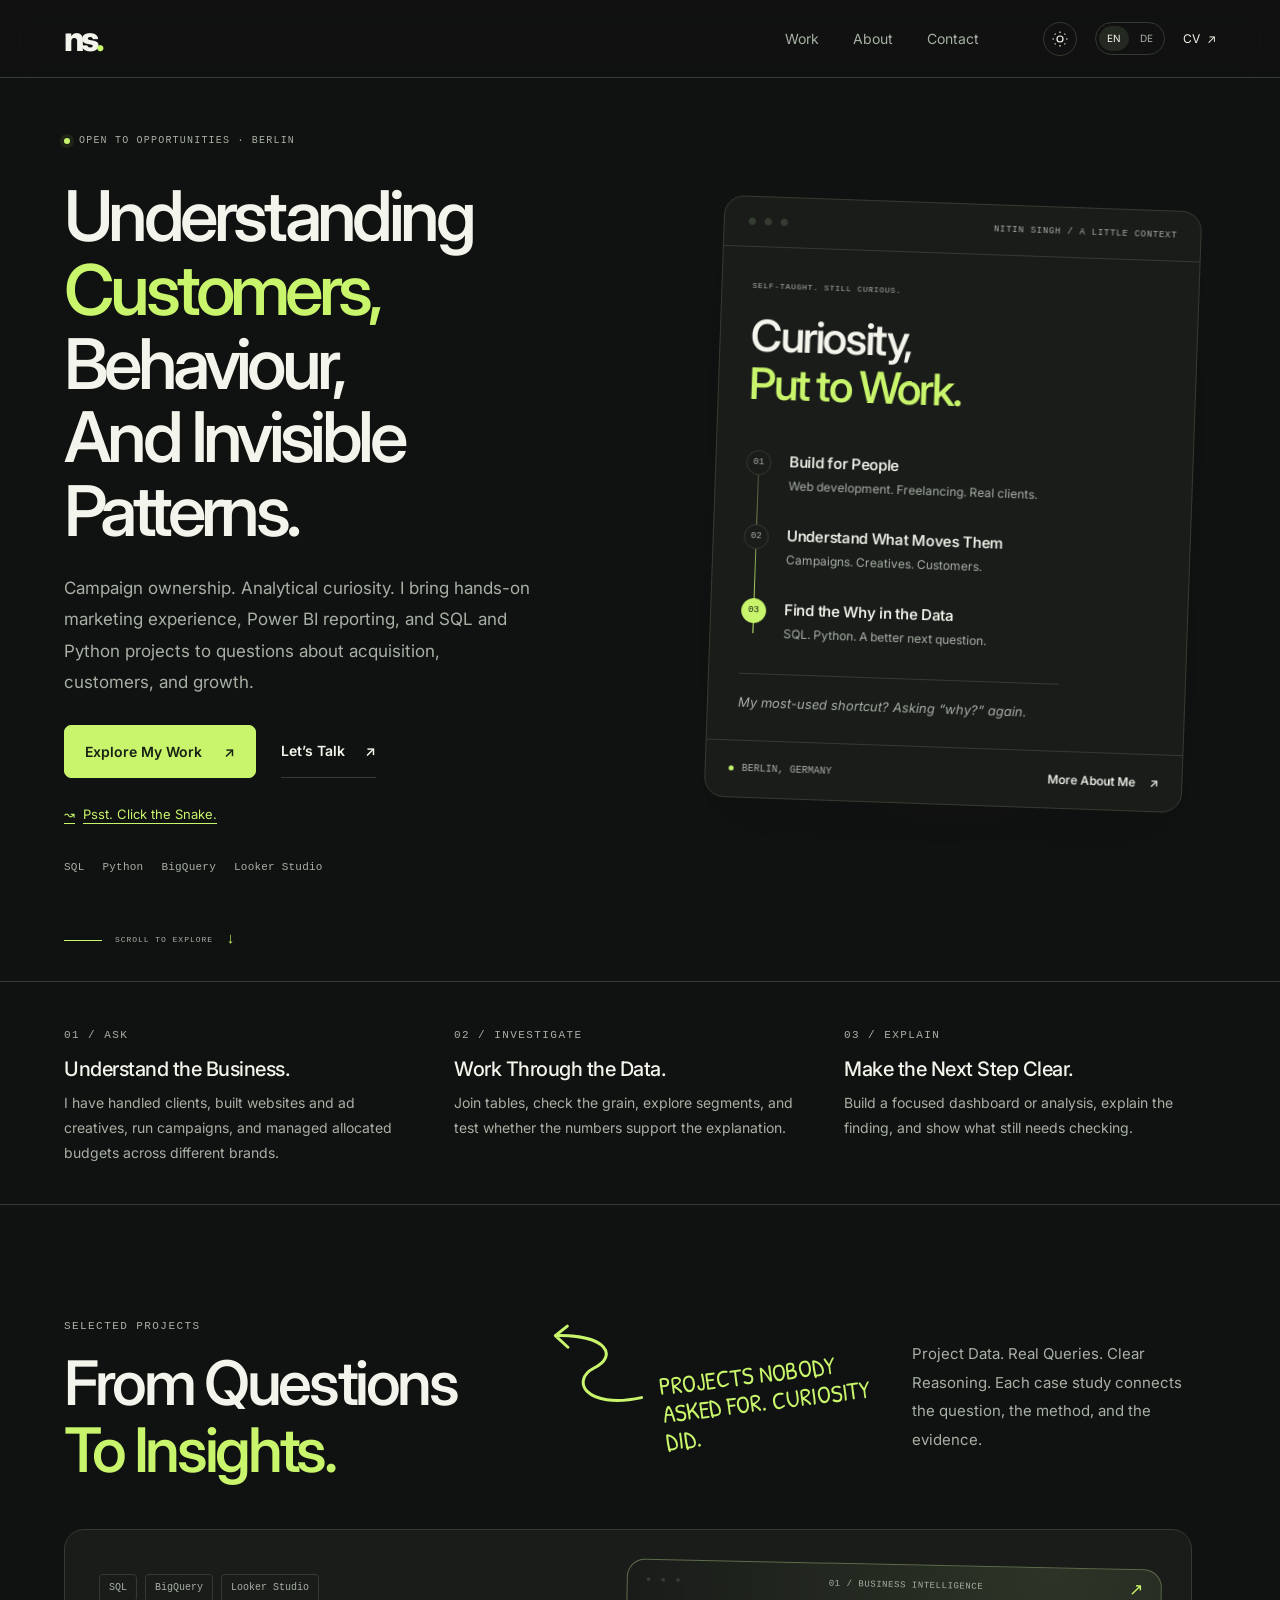
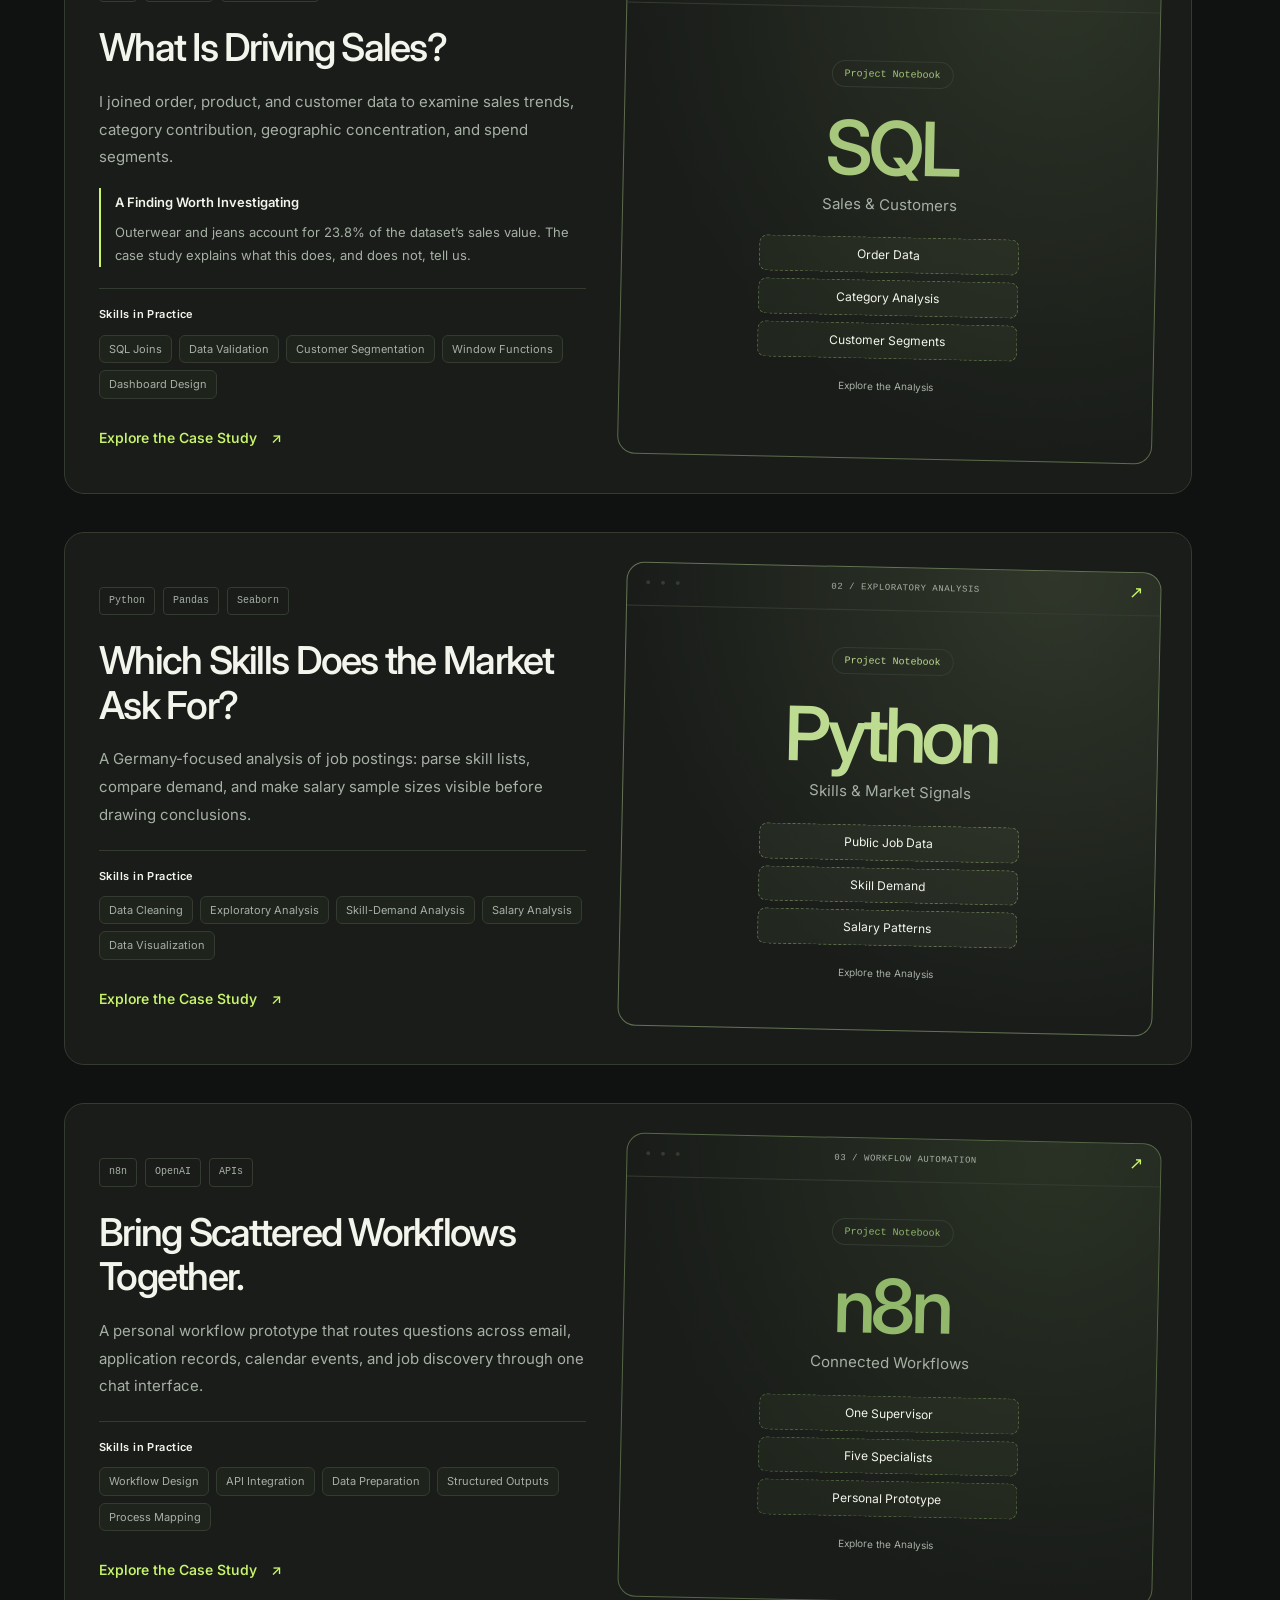
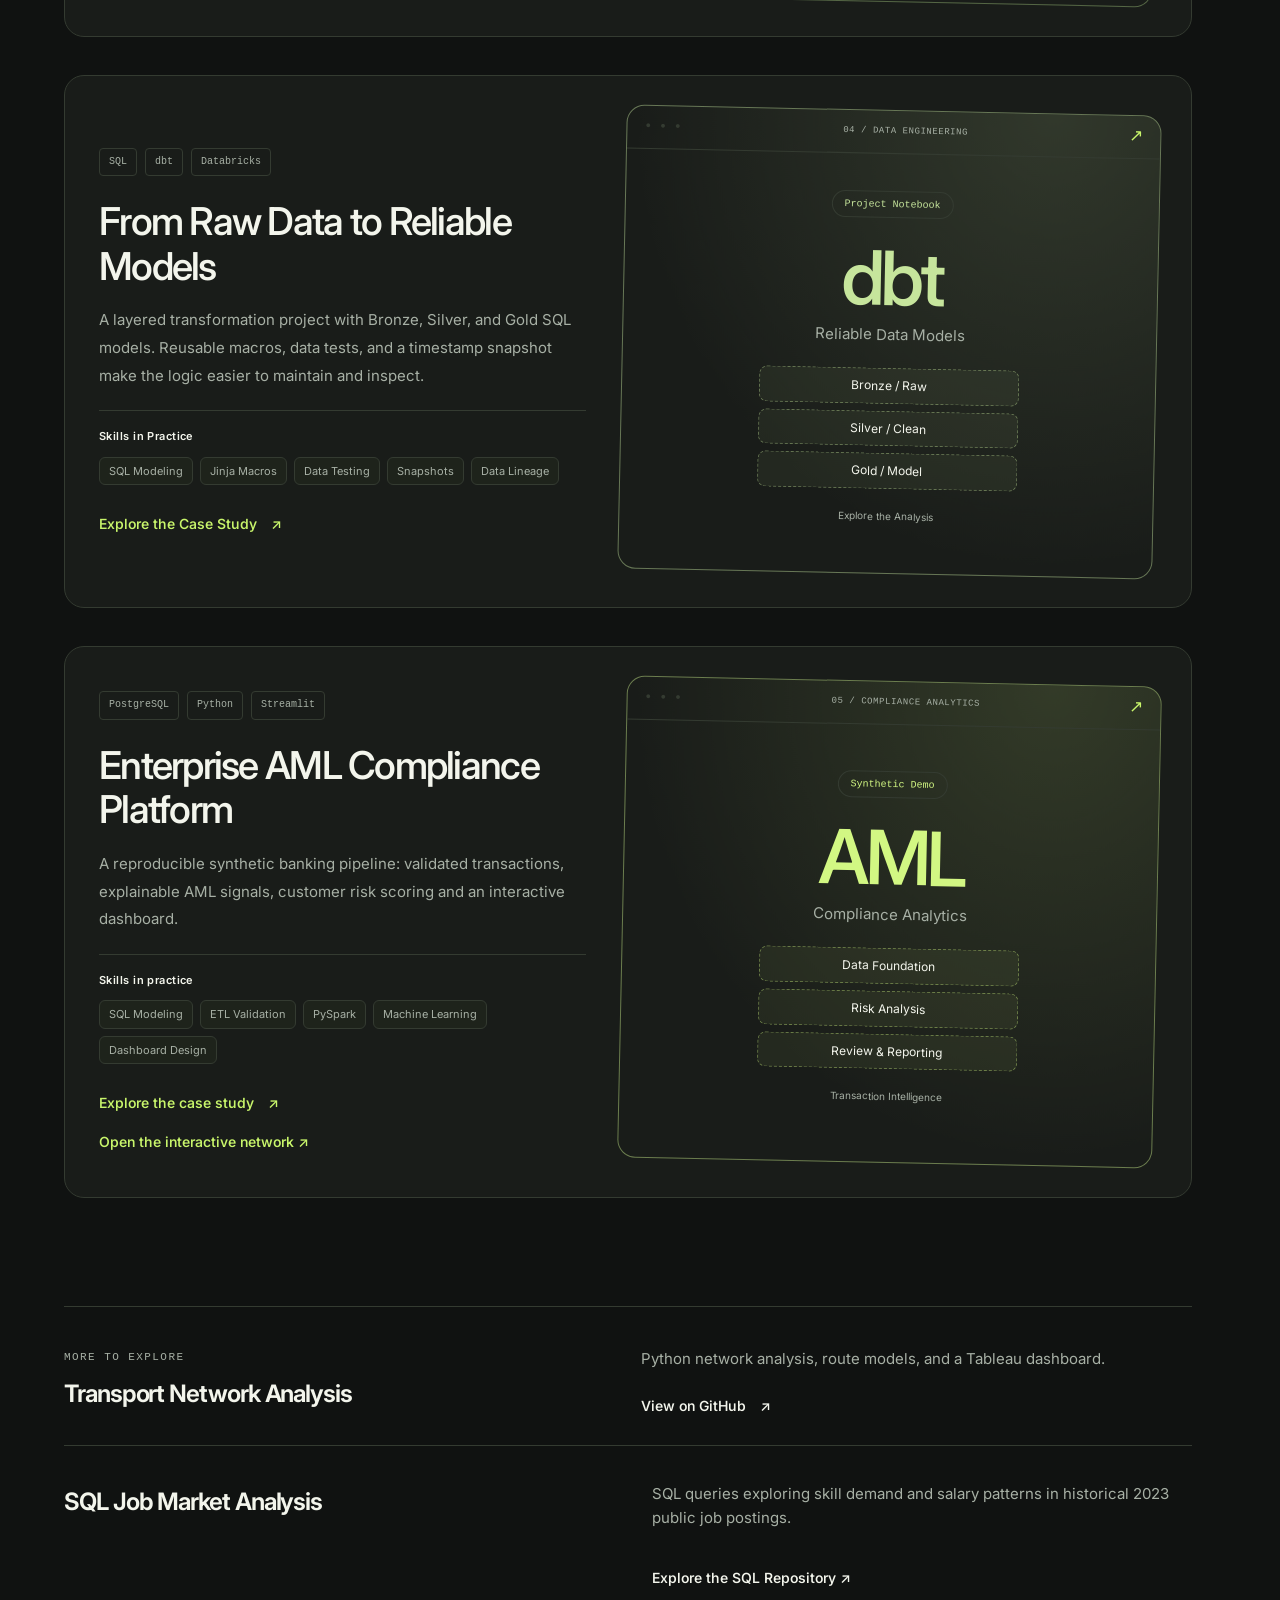
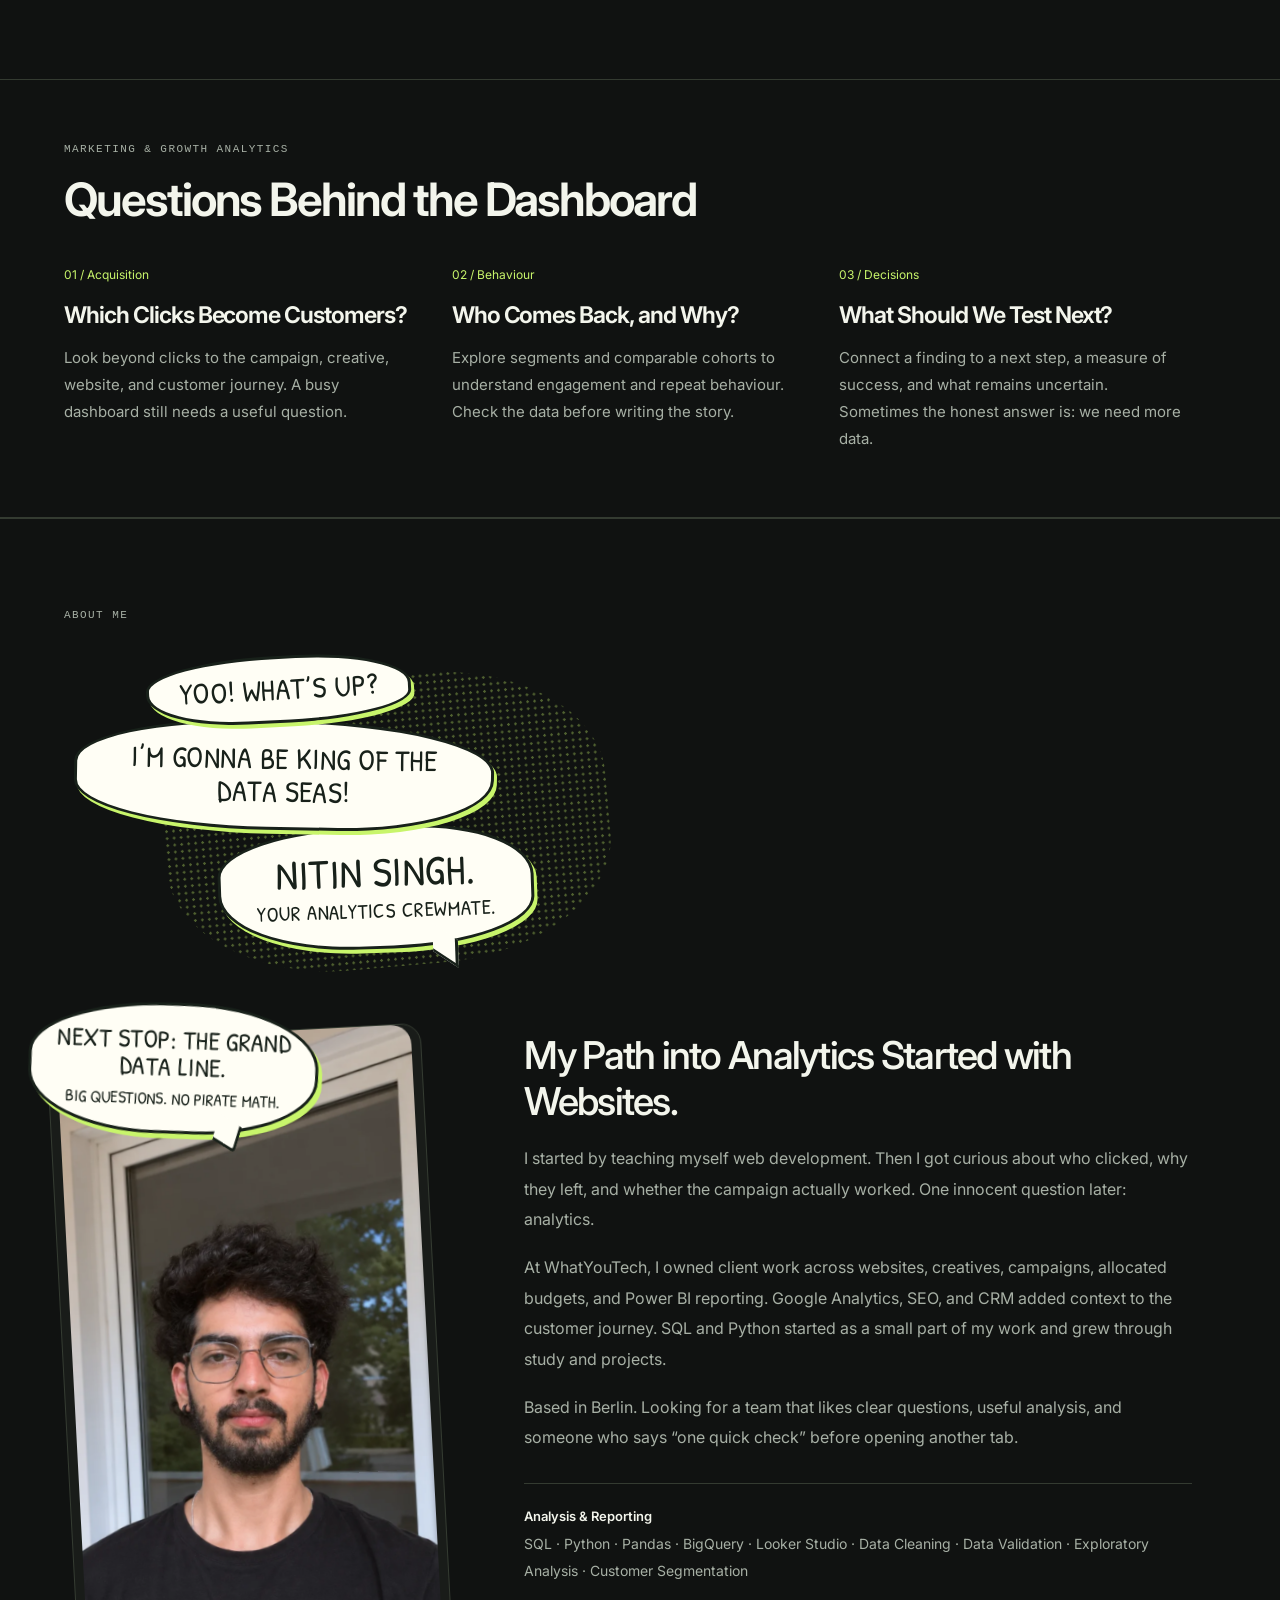
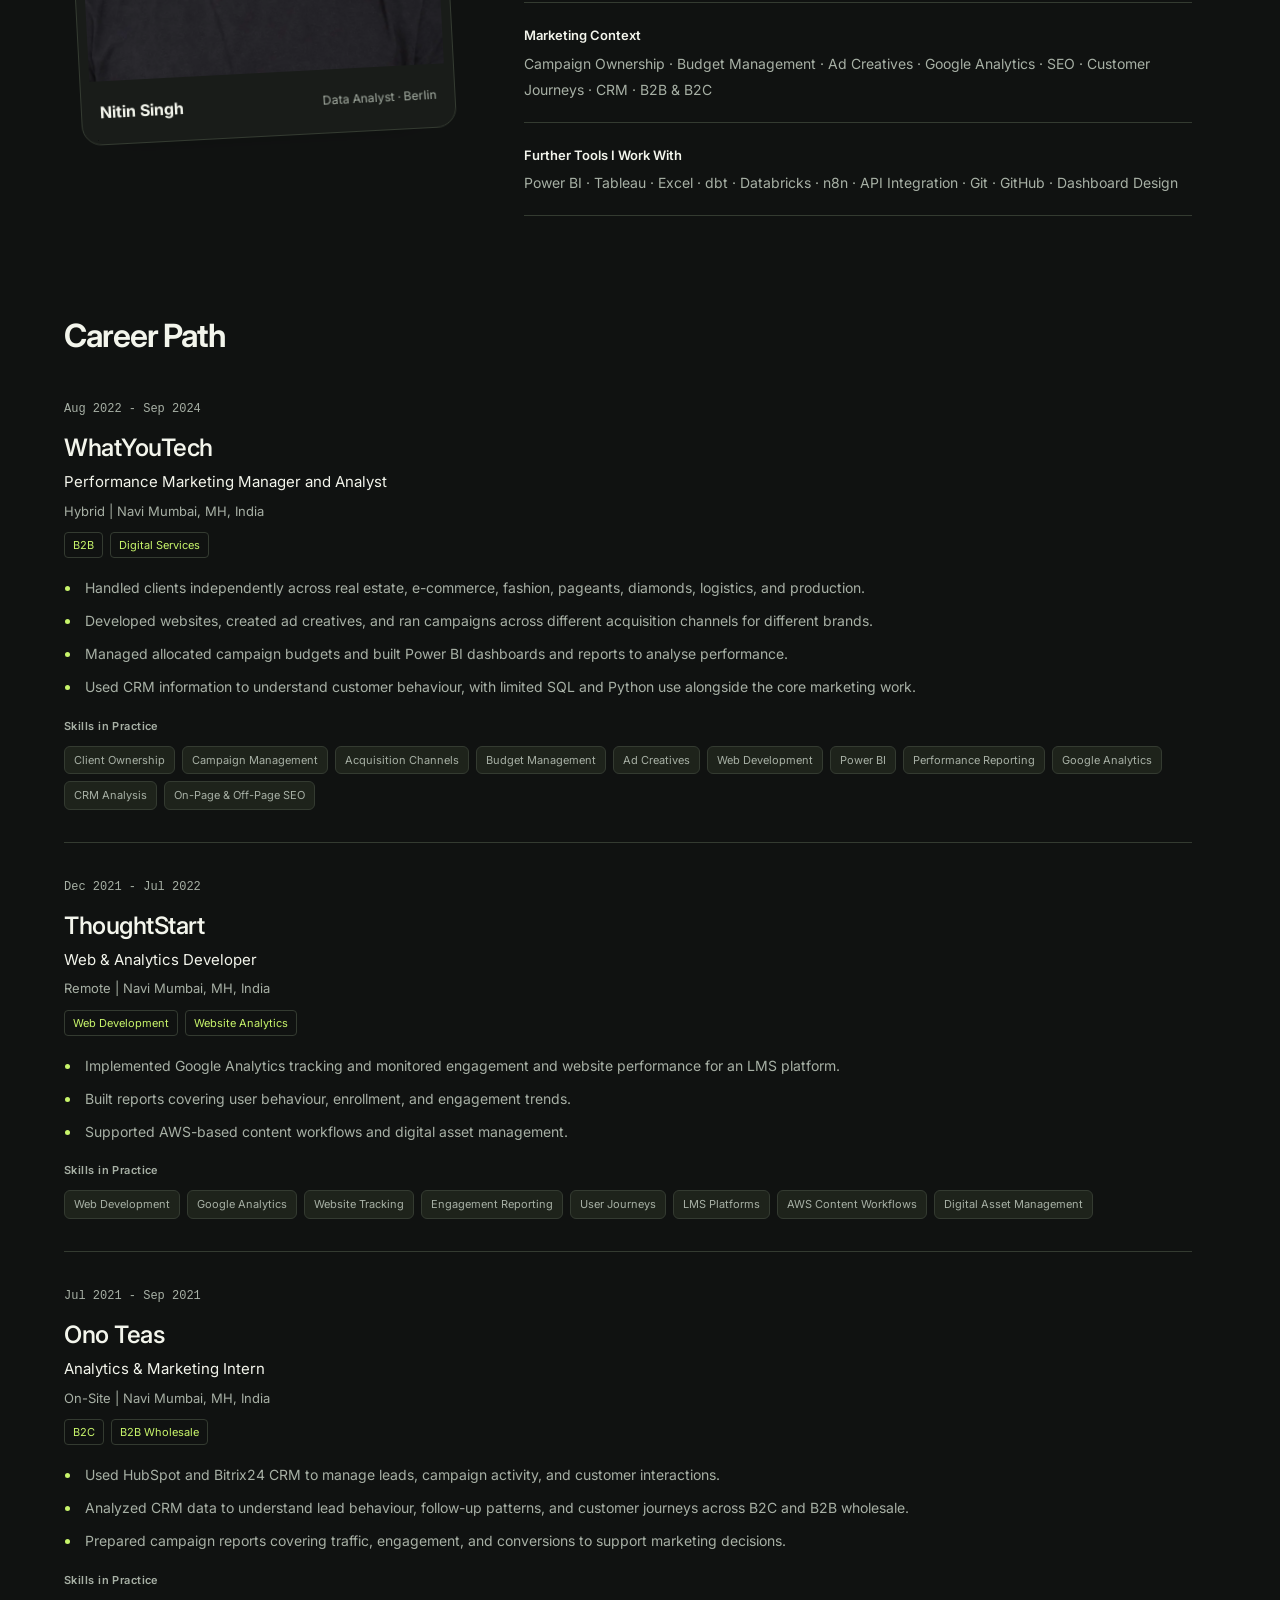
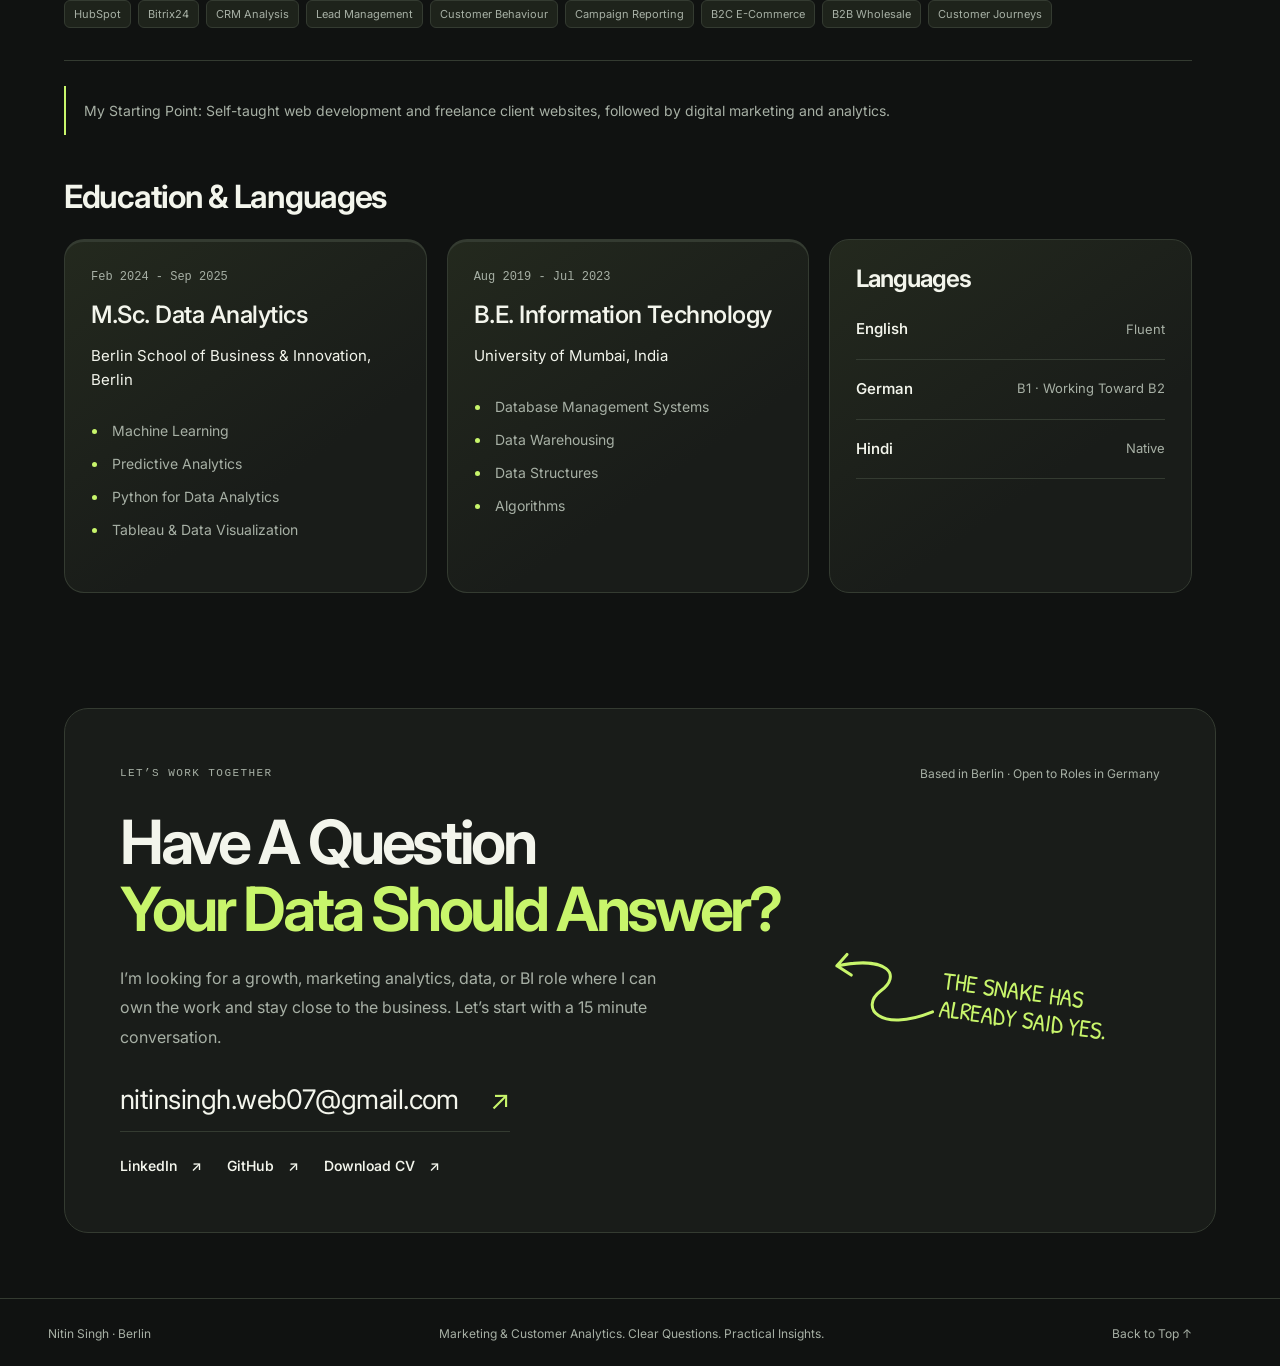
==== commit 19d06cb4: "Update WhatYouTech role to Performance Marketing Manager and Analyst" ====
--- a/index.html
+++ b/index.html
@@ -19,5 +19,5 @@
 <article class="project-card reveal aml-card"><a class="project-image concept-cover" href="aml.html" aria-label="Explore the AML project" style="--cover-accent:#d2f783"><div class="window-top"><span class="window-dots" aria-hidden="true">● ● ●</span><span class="window-label">05 / COMPLIANCE ANALYTICS</span><span class="window-arrow" aria-hidden="true">↗</span></div><div class="aml-blueprint"><span class="build-badge">Synthetic Demo</span><strong>AML</strong><p>Compliance Analytics</p><div class="blueprint-layers"><span>Data Foundation</span><span>Risk Analysis</span><span>Review &amp; Reporting</span></div><small>Transaction Intelligence</small></div></a><div class="project-info"><div class="project-tags"><span>PostgreSQL</span><span>Python</span><span>Streamlit</span></div><h3>Enterprise AML Compliance Platform</h3><p data-en="A reproducible synthetic banking pipeline: validated transactions, explainable AML signals, customer risk scoring and an interactive dashboard." data-de="Eine reproduzierbare Pipeline mit synthetischen Bankdaten: validierte Transaktionen, erklärbare AML-Signale, Kundenrisikobewertung und ein interaktives Dashboard.">A reproducible synthetic banking pipeline: validated transactions, explainable AML signals, customer risk scoring and an interactive dashboard.</p><div class="skill-panel"><p class="skill-label" data-en="Skills in practice" data-de="Skills in der Praxis">Skills in practice</p><ul class="skill-chips"><li>SQL Modeling</li><li>ETL Validation</li><li>PySpark</li><li>Machine Learning</li><li>Dashboard Design</li></ul></div><a class="text-link" href="aml.html"><span data-en="Explore the case study" data-de="Fallstudie ansehen">Explore the case study</span> ↗</a><a class="text-link" href="aml-network/" style="display:block;margin-top:16px"><span data-en="Open the interactive network" data-de="Interaktives Netzwerk öffnen">Open the interactive network</span> ↗</a></div></article>
 </div><div class="more-work reveal"><div><span class="eyebrow" data-en="MORE TO EXPLORE" data-de="WEITERE ARBEITEN">MORE TO EXPLORE</span><h3 data-en="Transport Network Analysis" data-de="Analyse von Verkehrsnetzen">Transport Network Analysis</h3></div><div><p data-en="Python network analysis, route models, and a Tableau dashboard." data-de="Python-Netzwerkanalyse, Routenmodelle und ein Tableau-Dashboard.">Python network analysis, route models, and a Tableau dashboard.</p><a class="text-link" href="https://github.com/nitinsinghdm/Transport-Network-Analysis-and-Optimization" target="_blank" rel="noopener noreferrer"><span data-en="View on GitHub" data-de="Auf GitHub ansehen">View on GitHub</span><span aria-hidden="true">↗</span></a></div><article class="extra-project"><h3>SQL Job Market Analysis</h3><p>SQL queries exploring skill demand and salary patterns in historical 2023 public job postings.</p><a class="text-link" href="https://github.com/nitinsinghdm/SQL_Project_Data_Job_Analysis" target="_blank" rel="noopener noreferrer">Explore the SQL Repository ↗</a></article></div></section>
 <section class="marketing-lens wrap" id="marketing-lens"><p class="eyebrow" data-en="MARKETING &amp; GROWTH ANALYTICS" data-de="MARKETING- &amp; WACHSTUMSANALYSE">MARKETING &amp; GROWTH ANALYTICS</p><h2 data-en="Questions Behind the Dashboard" data-de="Fragen hinter dem Dashboard">Questions Behind the Dashboard</h2><div class="marketing-questions"><article><span>01 / Acquisition</span><h3 data-en="Which Clicks Become Customers?" data-de="Welche Klicks werden zu Kunden?">Which Clicks Become Customers?</h3><p data-en="Look beyond clicks to the campaign, creative, website, and customer journey. A busy dashboard still needs a useful question." data-de="Über Klicks hinaus auf Kampagne, Werbemittel, Website und Customer Journey schauen. Auch ein volles Dashboard braucht eine gute Frage.">Look beyond clicks to the campaign, creative, website, and customer journey. A busy dashboard still needs a useful question.</p></article><article><span>02 / Behaviour</span><h3 data-en="Who Comes Back, and Why?" data-de="Wer kommt zurück, und warum?">Who Comes Back, and Why?</h3><p data-en="Explore segments and comparable cohorts to understand engagement and repeat behaviour. Check the data before writing the story." data-de="Segmente und vergleichbare Kohorten untersuchen, um Engagement und wiederkehrendes Verhalten zu verstehen. Erst die Daten prüfen, dann die Geschichte erzählen.">Explore segments and comparable cohorts to understand engagement and repeat behaviour. Check the data before writing the story.</p></article><article><span>03 / Decisions</span><h3 data-en="What Should We Test Next?" data-de="Was sollten wir als Nächstes testen?">What Should We Test Next?</h3><p data-en="Connect a finding to a next step, a measure of success, and what remains uncertain. Sometimes the honest answer is: we need more data." data-de="Ein Ergebnis mit einem nächsten Schritt, einem Erfolgskriterium und offenen Fragen verbinden. Manchmal lautet die ehrliche Antwort: Wir brauchen mehr Daten.">Connect a finding to a next step, a measure of success, and what remains uncertain. Sometimes the honest answer is: we need more data.</p></article></div></section><section class="about-section wrap" id="about"><div class="section-heading reveal"><div><span class="eyebrow" data-en="ABOUT ME" data-de="ÜBER MICH">ABOUT ME</span><h2 class="about-introduction manga-intro"><span class="manga-panel manga-hello" data-en="Yoo! What’s Up?" data-de="Yoo! Was geht?">Yoo! What’s Up?</span><span class="manga-panel manga-dream" data-en="I’m Gonna Be King of the Data Seas!" data-de="Ich werde König der Datenmeere!">I’m Gonna Be King of the Data Seas!</span><span class="manga-panel manga-name"><strong>Nitin Singh.</strong><span data-en="Your Analytics Crewmate." data-de="Dein Analytics-Crewmitglied.">Your Analytics Crewmate.</span></span></h2></div></div><div class="about-grid"><div class="about-portrait reveal"><div class="portrait-speech"><span class="speech-spark" aria-hidden="true">✦</span><strong data-en="Next Stop: The Grand Data Line." data-de="Nächster Halt: Die Grand Data Line.">Next Stop: The Grand Data Line.</strong><p data-en="Big Questions. No Pirate Math." data-de="Große Fragen. Keine Piraten-Mathematik.">Big Questions. No Pirate Math.</p></div><img src="assets/profile/profile_dp4.png" alt="Nitin Singh" loading="lazy" width="800" height="1000"><div><strong>Nitin Singh</strong><span data-en="Data Analyst · Berlin" data-de="Data Analyst · Berlin">Data Analyst · Berlin</span></div></div><div class="about-copy reveal"><h3 data-en="My Path into Analytics Started with Websites." data-de="Mein Weg in die Datenanalyse begann mit Websites.">My Path into Analytics Started with Websites.</h3><p data-en="I started by teaching myself web development. Then I got curious about who clicked, why they left, and whether the campaign actually worked. One innocent question later: analytics." data-de="Ich begann mit selbst beigebrachter Webentwicklung. Dann wollte ich wissen, wer klickt, warum Menschen abspringen und ob eine Kampagne funktioniert. Eine harmlose Frage später: Analytics.">I started by teaching myself web development. Then I got curious about who clicked, why they left, and whether the campaign actually worked. One innocent question later: analytics.</p><p data-en="At WhatYouTech, I owned client work across websites, creatives, campaigns, allocated budgets, and Power BI reporting. Google Analytics, SEO, and CRM added context to the customer journey. SQL and Python started as a small part of my work and grew through study and projects." data-de="Bei WhatYouTech verantwortete ich Kundenarbeit rund um Websites, Werbemittel, Kampagnen, zugewiesene Budgets und Power-BI-Reporting. Google Analytics, SEO und CRM ergänzten den Blick auf die Customer Journey. SQL und Python waren zunächst ein kleiner Teil meiner Arbeit; im Studium und in Projekten habe ich sie vertieft.">At WhatYouTech, I owned client work across websites, creatives, campaigns, allocated budgets, and Power BI reporting. Google Analytics, SEO, and CRM added context to the customer journey. SQL and Python started as a small part of my work and grew through study and projects.</p><p data-en="Based in Berlin. Looking for a team that likes clear questions, useful analysis, and someone who says “one quick check” before opening another tab." data-de="In Berlin. Ich suche ein Team, das klare Fragen, nützliche Analysen und jemanden schätzt, der „Nur kurz prüfen“ sagt und noch einen Tab öffnet.">Based in Berlin. Looking for a team that likes clear questions, useful analysis, and someone who says “one quick check” before opening another tab.</p><div class="skills-block"><div><strong data-en="Analysis &amp; Reporting" data-de="Analyse &amp; Reporting">Analysis &amp; Reporting</strong><p data-en="SQL · Python · Pandas · BigQuery · Looker Studio · Data Cleaning · Data Validation · Exploratory Analysis · Customer Segmentation" data-de="SQL · Python · Pandas · BigQuery · Looker Studio · Datenbereinigung · Datenvalidierung · Explorative Analyse · Kundensegmentierung">SQL · Python · Pandas · BigQuery · Looker Studio · Data Cleaning · Data Validation · Exploratory Analysis · Customer Segmentation</p></div><div><strong data-en="Marketing Context" data-de="Marketingverständnis">Marketing Context</strong><p data-en="Campaign Ownership · Budget Management · Ad Creatives · Google Analytics · SEO · Customer Journeys · CRM · B2B &amp; B2C" data-de="Kampagnenverantwortung · Budgetverwaltung · Werbemittel · Google Analytics · SEO · Customer Journeys · CRM · B2B &amp; B2C">Campaign Ownership · Budget Management · Ad Creatives · Google Analytics · SEO · Customer Journeys · CRM · B2B &amp; B2C</p></div><div><strong data-en="Further Tools I Work With" data-de="Weitere Tools, mit denen ich arbeite">Further Tools I Work With</strong><p data-en="Power BI · Tableau · Excel · dbt · Databricks · n8n · API Integration · Git · GitHub · Dashboard Design" data-de="Power BI · Tableau · Excel · dbt · Databricks · n8n · API-Integration · Git · GitHub · Dashboard-Design">Power BI · Tableau · Excel · dbt · Databricks · n8n · API Integration · Git · GitHub · Dashboard Design</p></div></div></div></div>
-<div class="background-grid"><div class="career-column"><h2 class="background-title" data-en="Career Path" data-de="Beruflicher Weg">Career Path</h2><article class="timeline-item"><span class="timeline-date">Aug 2022 - Sep 2024</span><h3>WhatYouTech</h3><p class="role-title" data-en="Performance Marketing &amp; Analytics Analyst" data-de="Performance Marketing &amp; Analytics Analyst">Performance Marketing &amp; Analytics Analyst</p><p class="role-location">Hybrid | Navi Mumbai, MH, India</p><div class="context-tags"><span>B2B</span><span>Digital Services</span></div><ul class="detail-list"><li data-en="Handled clients independently across real estate, e-commerce, fashion, pageants, diamonds, logistics, and production." data-de="Kunden aus Immobilien, E-Commerce, Mode, Schönheitswettbewerben, der Diamantenbranche, Logistik und Produktion eigenständig betreut.">Handled clients independently across real estate, e-commerce, fashion, pageants, diamonds, logistics, and production.</li><li data-en="Developed websites, created ad creatives, and ran campaigns across different acquisition channels for different brands." data-de="Websites und Werbemittel erstellt und Kampagnen über verschiedene Akquisekanäle für unterschiedliche Marken umgesetzt.">Developed websites, created ad creatives, and ran campaigns across different acquisition channels for different brands.</li><li data-en="Managed allocated campaign budgets and built Power BI dashboards and reports to analyse performance." data-de="Zugewiesene Kampagnenbudgets verwaltet und Power-BI-Dashboards und Berichte zur Leistungsanalyse erstellt.">Managed allocated campaign budgets and built Power BI dashboards and reports to analyse performance.</li><li data-en="Used CRM information to understand customer behaviour, with limited SQL and Python use alongside the core marketing work." data-de="CRM-Informationen genutzt, um Kundenverhalten zu verstehen; SQL und Python ergänzend in begrenztem Umfang eingesetzt.">Used CRM information to understand customer behaviour, with limited SQL and Python use alongside the core marketing work.</li></ul><div class="skill-panel"><p class="skill-label" data-en="Skills in Practice" data-de="Skills in der Praxis">Skills in Practice</p><ul class="skill-chips"><li data-en="Client Ownership" data-de="Kundenverantwortung">Client Ownership</li><li data-en="Campaign Management" data-de="Kampagnenmanagement">Campaign Management</li><li data-en="Acquisition Channels" data-de="Akquisekanäle">Acquisition Channels</li><li data-en="Budget Management" data-de="Budgetverwaltung">Budget Management</li><li data-en="Ad Creatives" data-de="Werbemittel">Ad Creatives</li><li data-en="Web Development" data-de="Webentwicklung">Web Development</li><li data-en="Power BI" data-de="Power BI">Power BI</li><li data-en="Performance Reporting" data-de="Performance-Reporting">Performance Reporting</li><li data-en="Google Analytics" data-de="Google Analytics">Google Analytics</li><li data-en="CRM Analysis" data-de="CRM-Analyse">CRM Analysis</li><li data-en="On-Page &amp; Off-Page SEO" data-de="On-Page- &amp; Off-Page-SEO">On-Page &amp; Off-Page SEO</li></ul></div></article><article class="timeline-item"><span class="timeline-date">Dec 2021 - Jul 2022</span><h3>ThoughtStart</h3><p class="role-title" data-en="Web &amp; Analytics Developer" data-de="Web &amp; Analytics Developer">Web &amp; Analytics Developer</p><p class="role-location">Remote | Navi Mumbai, MH, India</p><div class="context-tags"><span>Web Development</span><span>Website Analytics</span></div><ul class="detail-list"><li>Implemented Google Analytics tracking and monitored engagement and website performance for an LMS platform.</li><li>Built reports covering user behaviour, enrollment, and engagement trends.</li><li>Supported AWS-based content workflows and digital asset management.</li></ul><div class="skill-panel"><p class="skill-label" data-en="Skills in Practice" data-de="Skills in der Praxis">Skills in Practice</p><ul class="skill-chips"><li data-en="Web Development" data-de="Webentwicklung">Web Development</li><li data-en="Google Analytics" data-de="Google Analytics">Google Analytics</li><li data-en="Website Tracking" data-de="Website-Tracking">Website Tracking</li><li data-en="Engagement Reporting" data-de="Engagement-Reporting">Engagement Reporting</li><li data-en="User Journeys" data-de="User Journeys">User Journeys</li><li data-en="LMS Platforms" data-de="LMS-Plattformen">LMS Platforms</li><li data-en="AWS Content Workflows" data-de="AWS-Content-Workflows">AWS Content Workflows</li><li data-en="Digital Asset Management" data-de="Digital Asset Management">Digital Asset Management</li></ul></div></article><article class="timeline-item"><span class="timeline-date">Jul 2021 - Sep 2021</span><h3>Ono Teas</h3><p class="role-title" data-en="Analytics &amp; Marketing Intern" data-de="Analytics &amp; Marketing Praktikant">Analytics &amp; Marketing Intern</p><p class="role-location">On-Site | Navi Mumbai, MH, India</p><div class="context-tags"><span>B2C</span><span>B2B Wholesale</span></div><ul class="detail-list"><li>Used HubSpot and Bitrix24 CRM to manage leads, campaign activity, and customer interactions.</li><li>Analyzed CRM data to understand lead behaviour, follow-up patterns, and customer journeys across B2C and B2B wholesale.</li><li>Prepared campaign reports covering traffic, engagement, and conversions to support marketing decisions.</li></ul><div class="skill-panel"><p class="skill-label" data-en="Skills in Practice" data-de="Skills in der Praxis">Skills in Practice</p><ul class="skill-chips"><li data-en="HubSpot" data-de="HubSpot">HubSpot</li><li data-en="Bitrix24" data-de="Bitrix24">Bitrix24</li><li data-en="CRM Analysis" data-de="CRM-Analyse">CRM Analysis</li><li data-en="Lead Management" data-de="Lead-Management">Lead Management</li><li data-en="Customer Behaviour" data-de="Kundenverhalten">Customer Behaviour</li><li data-en="Campaign Reporting" data-de="Kampagnen-Reporting">Campaign Reporting</li><li data-en="B2C E-Commerce" data-de="B2C-E-Commerce">B2C E-Commerce</li><li data-en="B2B Wholesale" data-de="B2B-Großhandel">B2B Wholesale</li><li data-en="Customer Journeys" data-de="Customer Journeys">Customer Journeys</li></ul></div></article><p class="career-origin" data-en="My Starting Point: Self-taught web development and freelance client websites, followed by digital marketing and analytics." data-de="Mein Einstieg: Autodidaktische Webentwicklung und Websites für Freelance-Kunden, anschließend digitales Marketing und Analytics.">My Starting Point: Self-taught web development and freelance client websites, followed by digital marketing and analytics.</p></div><div class="education-column"><h2 class="background-title" data-en="Education &amp; Languages" data-de="Ausbildung &amp; Sprachen">Education &amp; Languages</h2><article class="timeline-item"><span class="timeline-date">Feb 2024 - Sep 2025</span><h3>M.Sc. Data Analytics</h3><p class="school-name">Berlin School of Business &amp; Innovation, Berlin</p><ul class="detail-list"><li>Machine Learning</li><li>Predictive Analytics</li><li>Python for Data Analytics</li><li>Tableau &amp; Data Visualization</li></ul></article><article class="timeline-item"><span class="timeline-date">Aug 2019 - Jul 2023</span><h3>B.E. Information Technology</h3><p class="school-name">University of Mumbai, India</p><ul class="detail-list"><li>Database Management Systems</li><li>Data Warehousing</li><li>Data Structures</li><li>Algorithms</li></ul></article><article class="language-panel"><h3 data-en="Languages" data-de="Sprachen">Languages</h3><div class="language-row"><strong data-en="English" data-de="Englisch">English</strong><span data-en="Fluent" data-de="Fließend">Fluent</span></div><div class="language-row"><strong data-en="German" data-de="Deutsch">German</strong><span data-en="B1 · Working Toward B2" data-de="B1 · Auf dem Weg zu B2">B1 · Working Toward B2</span></div><div class="language-row"><strong data-en="Hindi" data-de="Hindi">Hindi</strong><span data-en="Native" data-de="Muttersprache">Native</span></div></article></div></div></section></main><section class="contact-section" id="contact"><div class="contact-top"><span class="eyebrow" data-en="LET’S WORK TOGETHER" data-de="ZUSAMMENARBEIT">LET’S WORK TOGETHER</span><span class="availability" data-en="Based in Berlin · Open to Roles in Germany" data-de="In Berlin · Offen für Stellen in Deutschland">Based in Berlin · Open to Roles in Germany</span></div><h2><span data-en="Have A Question" data-de="Eine Frage, die">Have A Question</span><br><span class="accent" data-en="Your Data Should Answer?" data-de="Ihre Daten beantworten sollten?">Your Data Should Answer?</span></h2><div class="heading-aside"><svg viewBox="0 0 100 100" width="100" height="100" fill="none" aria-hidden="true"><path d="M91 88C33 93 23 62 47 53C73 44 65 21 13 16M13 16l13-8M13 16l11 13" stroke="currentColor" stroke-width="3" stroke-linecap="round" stroke-linejoin="round"/></svg><span data-en="The Snake Has Already Said Yes." data-de="Die Schlange hat schon zugesagt.">The Snake Has Already Said Yes.</span></div><p class="contact-copy" data-en="I’m looking for a growth, marketing analytics, data, or BI role where I can own the work and stay close to the business. Let’s start with a 15 minute conversation." data-de="Ich suche eine Rolle in Growth, Marketing Analytics, Data Analytics oder BI, in der ich Verantwortung übernehme und nah am Geschäft arbeite. Beginnen wir mit einem 15-minütigen Gespräch.">I’m looking for a growth, marketing analytics, data, or BI role where I can own the work and stay close to the business. Let’s start with a 15 minute conversation.</p><a class="contact-email" href="mailto:nitinsingh.web07@gmail.com?subject=Let%27s%20talk%20about%20an%20analytics%20role">nitinsingh.web07@gmail.com <span aria-hidden="true">↗</span></a><div class="contact-links"><a class="text-link" href="https://www.linkedin.com/in/nitinsinghdm" target="_blank" rel="noopener noreferrer"><span data-en="LinkedIn" data-de="LinkedIn">LinkedIn</span><span aria-hidden="true">↗</span></a><a class="text-link" href="https://github.com/nitinsinghdm" target="_blank" rel="noopener noreferrer"><span data-en="GitHub" data-de="GitHub">GitHub</span><span aria-hidden="true">↗</span></a><a class="text-link" href="assets/nitin_singh_da_cv.pdf" target="_blank" rel="noopener noreferrer"><span data-en="Download CV" data-de="Lebenslauf öffnen">Download CV</span><span aria-hidden="true">↗</span></a></div></section>
+<div class="background-grid"><div class="career-column"><h2 class="background-title" data-en="Career Path" data-de="Beruflicher Weg">Career Path</h2><article class="timeline-item"><span class="timeline-date">Aug 2022 - Sep 2024</span><h3>WhatYouTech</h3><p class="role-title" data-en="Performance Marketing Manager and Analyst" data-de="Performance Marketing Manager and Analyst">Performance Marketing Manager and Analyst</p><p class="role-location">Hybrid | Navi Mumbai, MH, India</p><div class="context-tags"><span>B2B</span><span>Digital Services</span></div><ul class="detail-list"><li data-en="Handled clients independently across real estate, e-commerce, fashion, pageants, diamonds, logistics, and production." data-de="Kunden aus Immobilien, E-Commerce, Mode, Schönheitswettbewerben, der Diamantenbranche, Logistik und Produktion eigenständig betreut.">Handled clients independently across real estate, e-commerce, fashion, pageants, diamonds, logistics, and production.</li><li data-en="Developed websites, created ad creatives, and ran campaigns across different acquisition channels for different brands." data-de="Websites und Werbemittel erstellt und Kampagnen über verschiedene Akquisekanäle für unterschiedliche Marken umgesetzt.">Developed websites, created ad creatives, and ran campaigns across different acquisition channels for different brands.</li><li data-en="Managed allocated campaign budgets and built Power BI dashboards and reports to analyse performance." data-de="Zugewiesene Kampagnenbudgets verwaltet und Power-BI-Dashboards und Berichte zur Leistungsanalyse erstellt.">Managed allocated campaign budgets and built Power BI dashboards and reports to analyse performance.</li><li data-en="Used CRM information to understand customer behaviour, with limited SQL and Python use alongside the core marketing work." data-de="CRM-Informationen genutzt, um Kundenverhalten zu verstehen; SQL und Python ergänzend in begrenztem Umfang eingesetzt.">Used CRM information to understand customer behaviour, with limited SQL and Python use alongside the core marketing work.</li></ul><div class="skill-panel"><p class="skill-label" data-en="Skills in Practice" data-de="Skills in der Praxis">Skills in Practice</p><ul class="skill-chips"><li data-en="Client Ownership" data-de="Kundenverantwortung">Client Ownership</li><li data-en="Campaign Management" data-de="Kampagnenmanagement">Campaign Management</li><li data-en="Acquisition Channels" data-de="Akquisekanäle">Acquisition Channels</li><li data-en="Budget Management" data-de="Budgetverwaltung">Budget Management</li><li data-en="Ad Creatives" data-de="Werbemittel">Ad Creatives</li><li data-en="Web Development" data-de="Webentwicklung">Web Development</li><li data-en="Power BI" data-de="Power BI">Power BI</li><li data-en="Performance Reporting" data-de="Performance-Reporting">Performance Reporting</li><li data-en="Google Analytics" data-de="Google Analytics">Google Analytics</li><li data-en="CRM Analysis" data-de="CRM-Analyse">CRM Analysis</li><li data-en="On-Page &amp; Off-Page SEO" data-de="On-Page- &amp; Off-Page-SEO">On-Page &amp; Off-Page SEO</li></ul></div></article><article class="timeline-item"><span class="timeline-date">Dec 2021 - Jul 2022</span><h3>ThoughtStart</h3><p class="role-title" data-en="Web &amp; Analytics Developer" data-de="Web &amp; Analytics Developer">Web &amp; Analytics Developer</p><p class="role-location">Remote | Navi Mumbai, MH, India</p><div class="context-tags"><span>Web Development</span><span>Website Analytics</span></div><ul class="detail-list"><li>Implemented Google Analytics tracking and monitored engagement and website performance for an LMS platform.</li><li>Built reports covering user behaviour, enrollment, and engagement trends.</li><li>Supported AWS-based content workflows and digital asset management.</li></ul><div class="skill-panel"><p class="skill-label" data-en="Skills in Practice" data-de="Skills in der Praxis">Skills in Practice</p><ul class="skill-chips"><li data-en="Web Development" data-de="Webentwicklung">Web Development</li><li data-en="Google Analytics" data-de="Google Analytics">Google Analytics</li><li data-en="Website Tracking" data-de="Website-Tracking">Website Tracking</li><li data-en="Engagement Reporting" data-de="Engagement-Reporting">Engagement Reporting</li><li data-en="User Journeys" data-de="User Journeys">User Journeys</li><li data-en="LMS Platforms" data-de="LMS-Plattformen">LMS Platforms</li><li data-en="AWS Content Workflows" data-de="AWS-Content-Workflows">AWS Content Workflows</li><li data-en="Digital Asset Management" data-de="Digital Asset Management">Digital Asset Management</li></ul></div></article><article class="timeline-item"><span class="timeline-date">Jul 2021 - Sep 2021</span><h3>Ono Teas</h3><p class="role-title" data-en="Analytics &amp; Marketing Intern" data-de="Analytics &amp; Marketing Praktikant">Analytics &amp; Marketing Intern</p><p class="role-location">On-Site | Navi Mumbai, MH, India</p><div class="context-tags"><span>B2C</span><span>B2B Wholesale</span></div><ul class="detail-list"><li>Used HubSpot and Bitrix24 CRM to manage leads, campaign activity, and customer interactions.</li><li>Analyzed CRM data to understand lead behaviour, follow-up patterns, and customer journeys across B2C and B2B wholesale.</li><li>Prepared campaign reports covering traffic, engagement, and conversions to support marketing decisions.</li></ul><div class="skill-panel"><p class="skill-label" data-en="Skills in Practice" data-de="Skills in der Praxis">Skills in Practice</p><ul class="skill-chips"><li data-en="HubSpot" data-de="HubSpot">HubSpot</li><li data-en="Bitrix24" data-de="Bitrix24">Bitrix24</li><li data-en="CRM Analysis" data-de="CRM-Analyse">CRM Analysis</li><li data-en="Lead Management" data-de="Lead-Management">Lead Management</li><li data-en="Customer Behaviour" data-de="Kundenverhalten">Customer Behaviour</li><li data-en="Campaign Reporting" data-de="Kampagnen-Reporting">Campaign Reporting</li><li data-en="B2C E-Commerce" data-de="B2C-E-Commerce">B2C E-Commerce</li><li data-en="B2B Wholesale" data-de="B2B-Großhandel">B2B Wholesale</li><li data-en="Customer Journeys" data-de="Customer Journeys">Customer Journeys</li></ul></div></article><p class="career-origin" data-en="My Starting Point: Self-taught web development and freelance client websites, followed by digital marketing and analytics." data-de="Mein Einstieg: Autodidaktische Webentwicklung und Websites für Freelance-Kunden, anschließend digitales Marketing und Analytics.">My Starting Point: Self-taught web development and freelance client websites, followed by digital marketing and analytics.</p></div><div class="education-column"><h2 class="background-title" data-en="Education &amp; Languages" data-de="Ausbildung &amp; Sprachen">Education &amp; Languages</h2><article class="timeline-item"><span class="timeline-date">Feb 2024 - Sep 2025</span><h3>M.Sc. Data Analytics</h3><p class="school-name">Berlin School of Business &amp; Innovation, Berlin</p><ul class="detail-list"><li>Machine Learning</li><li>Predictive Analytics</li><li>Python for Data Analytics</li><li>Tableau &amp; Data Visualization</li></ul></article><article class="timeline-item"><span class="timeline-date">Aug 2019 - Jul 2023</span><h3>B.E. Information Technology</h3><p class="school-name">University of Mumbai, India</p><ul class="detail-list"><li>Database Management Systems</li><li>Data Warehousing</li><li>Data Structures</li><li>Algorithms</li></ul></article><article class="language-panel"><h3 data-en="Languages" data-de="Sprachen">Languages</h3><div class="language-row"><strong data-en="English" data-de="Englisch">English</strong><span data-en="Fluent" data-de="Fließend">Fluent</span></div><div class="language-row"><strong data-en="German" data-de="Deutsch">German</strong><span data-en="B1 · Working Toward B2" data-de="B1 · Auf dem Weg zu B2">B1 · Working Toward B2</span></div><div class="language-row"><strong data-en="Hindi" data-de="Hindi">Hindi</strong><span data-en="Native" data-de="Muttersprache">Native</span></div></article></div></div></section></main><section class="contact-section" id="contact"><div class="contact-top"><span class="eyebrow" data-en="LET’S WORK TOGETHER" data-de="ZUSAMMENARBEIT">LET’S WORK TOGETHER</span><span class="availability" data-en="Based in Berlin · Open to Roles in Germany" data-de="In Berlin · Offen für Stellen in Deutschland">Based in Berlin · Open to Roles in Germany</span></div><h2><span data-en="Have A Question" data-de="Eine Frage, die">Have A Question</span><br><span class="accent" data-en="Your Data Should Answer?" data-de="Ihre Daten beantworten sollten?">Your Data Should Answer?</span></h2><div class="heading-aside"><svg viewBox="0 0 100 100" width="100" height="100" fill="none" aria-hidden="true"><path d="M91 88C33 93 23 62 47 53C73 44 65 21 13 16M13 16l13-8M13 16l11 13" stroke="currentColor" stroke-width="3" stroke-linecap="round" stroke-linejoin="round"/></svg><span data-en="The Snake Has Already Said Yes." data-de="Die Schlange hat schon zugesagt.">The Snake Has Already Said Yes.</span></div><p class="contact-copy" data-en="I’m looking for a growth, marketing analytics, data, or BI role where I can own the work and stay close to the business. Let’s start with a 15 minute conversation." data-de="Ich suche eine Rolle in Growth, Marketing Analytics, Data Analytics oder BI, in der ich Verantwortung übernehme und nah am Geschäft arbeite. Beginnen wir mit einem 15-minütigen Gespräch.">I’m looking for a growth, marketing analytics, data, or BI role where I can own the work and stay close to the business. Let’s start with a 15 minute conversation.</p><a class="contact-email" href="mailto:nitinsingh.web07@gmail.com?subject=Let%27s%20talk%20about%20an%20analytics%20role">nitinsingh.web07@gmail.com <span aria-hidden="true">↗</span></a><div class="contact-links"><a class="text-link" href="https://www.linkedin.com/in/nitinsinghdm" target="_blank" rel="noopener noreferrer"><span data-en="LinkedIn" data-de="LinkedIn">LinkedIn</span><span aria-hidden="true">↗</span></a><a class="text-link" href="https://github.com/nitinsinghdm" target="_blank" rel="noopener noreferrer"><span data-en="GitHub" data-de="GitHub">GitHub</span><span aria-hidden="true">↗</span></a><a class="text-link" href="assets/nitin_singh_da_cv.pdf" target="_blank" rel="noopener noreferrer"><span data-en="Download CV" data-de="Lebenslauf öffnen">Download CV</span><span aria-hidden="true">↗</span></a></div></section>
 <footer class="site-footer"><span>Nitin Singh · Berlin</span><span data-en="Marketing &amp; Customer Analytics. Clear Questions. Practical Insights." data-de="Marketingverständnis. Analytisches Denken. Praktische Arbeit.">Marketing &amp; Customer Analytics. Clear Questions. Practical Insights.</span><a href="#main"><span data-en="Back to Top" data-de="Nach oben">Back to Top</span> ↑</a></footer><button class="python-guide" type="button" aria-label="Chat with the snake and watch it curl" aria-controls="snake-speech" aria-expanded="false" title="Click me. I have career plans."><svg xmlns="http://www.w3.org/2000/svg" class="python-svg" aria-hidden="true"><defs><lineargradient id="python-skin" x1="0" y1="0" x2="1" y2="0"><stop stop-color="#92b653"></stop><stop offset=".5" stop-color="#d2f783"></stop><stop offset="1" stop-color="#b9df72"></stop></lineargradient></defs><path class="snake-body" fill="none" stroke="url(#python-skin)" stroke-width="11" stroke-linecap="round"></path><path class="snake-pattern" fill="none" stroke="#526d2d" stroke-width="3" stroke-dasharray="2 15" stroke-linecap="round"></path><g class="snake-head"><path d="M-7 -10 Q-13 0 -9 9 Q0 20 9 9 Q13 0 7 -10 Q0 -15 -7 -10" fill="url(#python-skin)"></path><ellipse cx="-5" cy="3" rx="2" ry="2.7" fill="#182014"></ellipse><ellipse cx="5" cy="3" rx="2" ry="2.7" fill="#182014"></ellipse><path d="M0 16v6m0 0-3 3m3-3 3 3" fill="none" stroke="#d2f783" stroke-width="1.3"></path></g></svg></button></body></html>
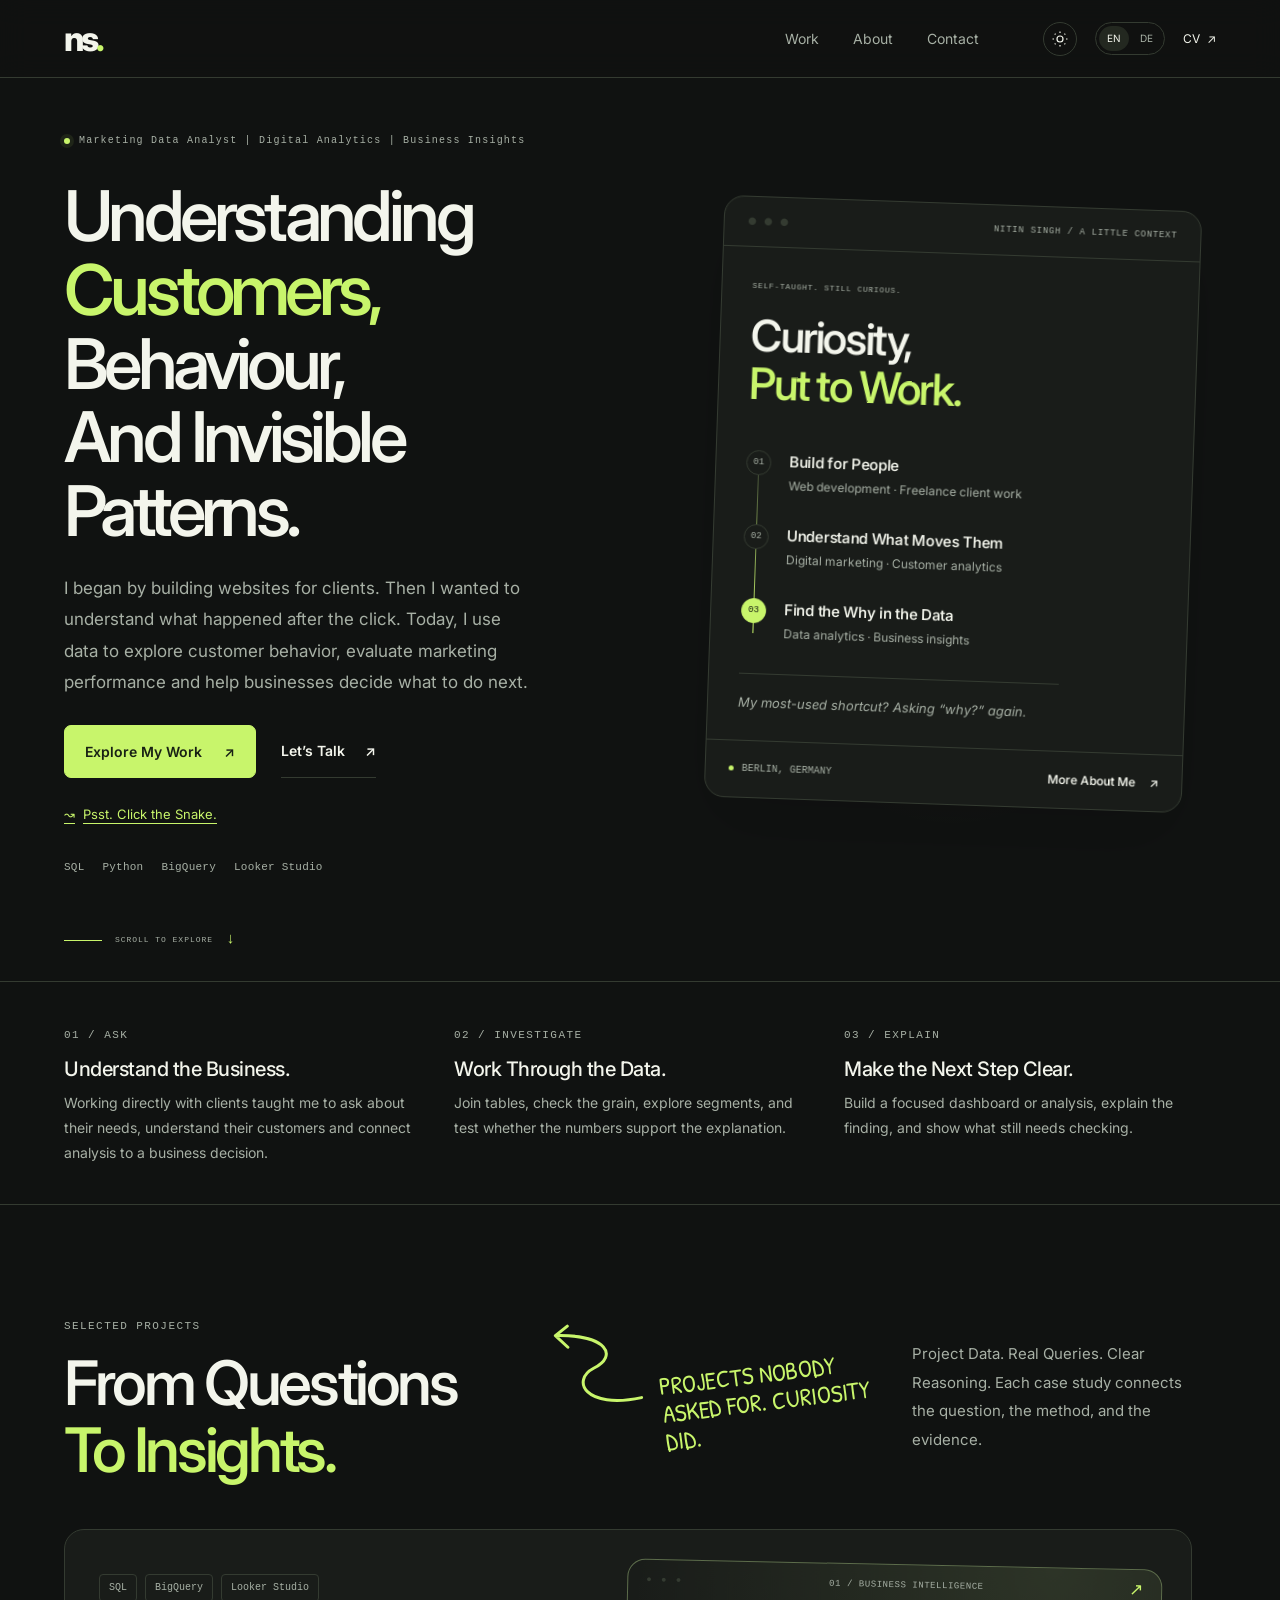
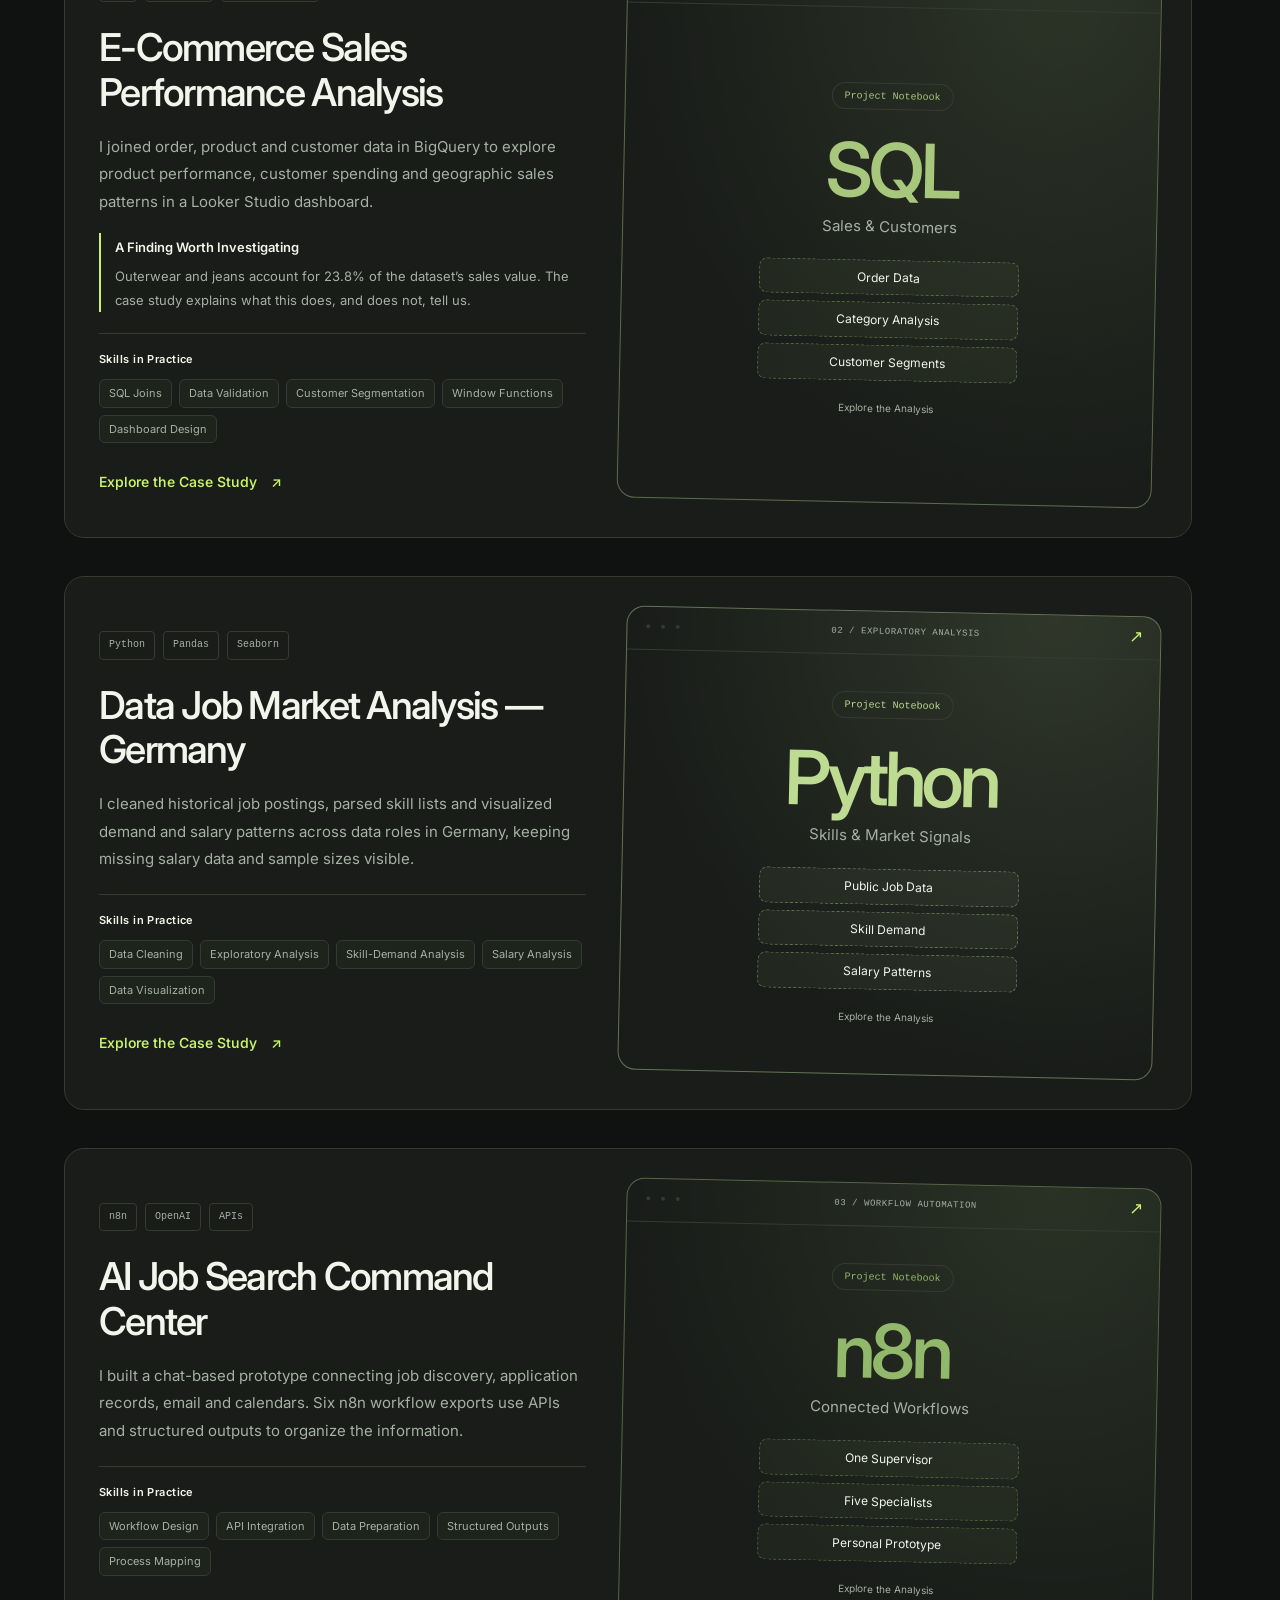
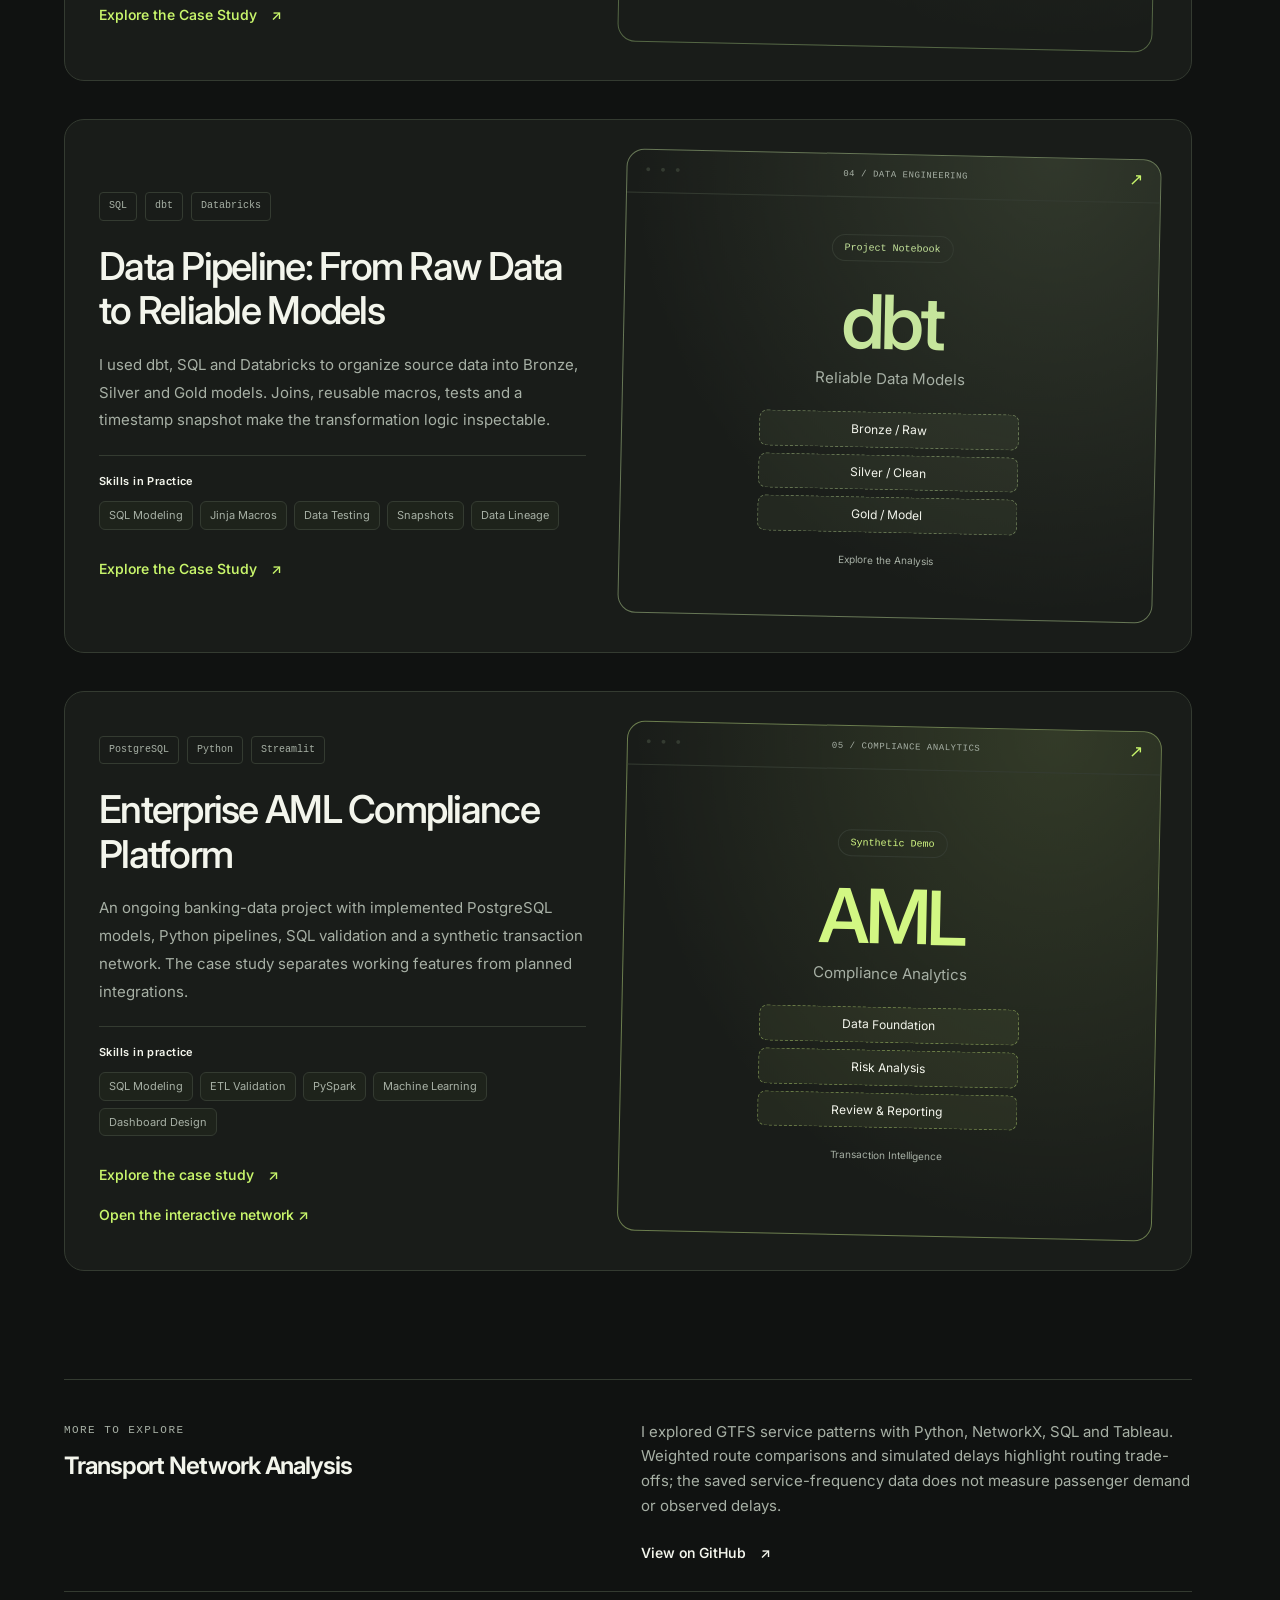
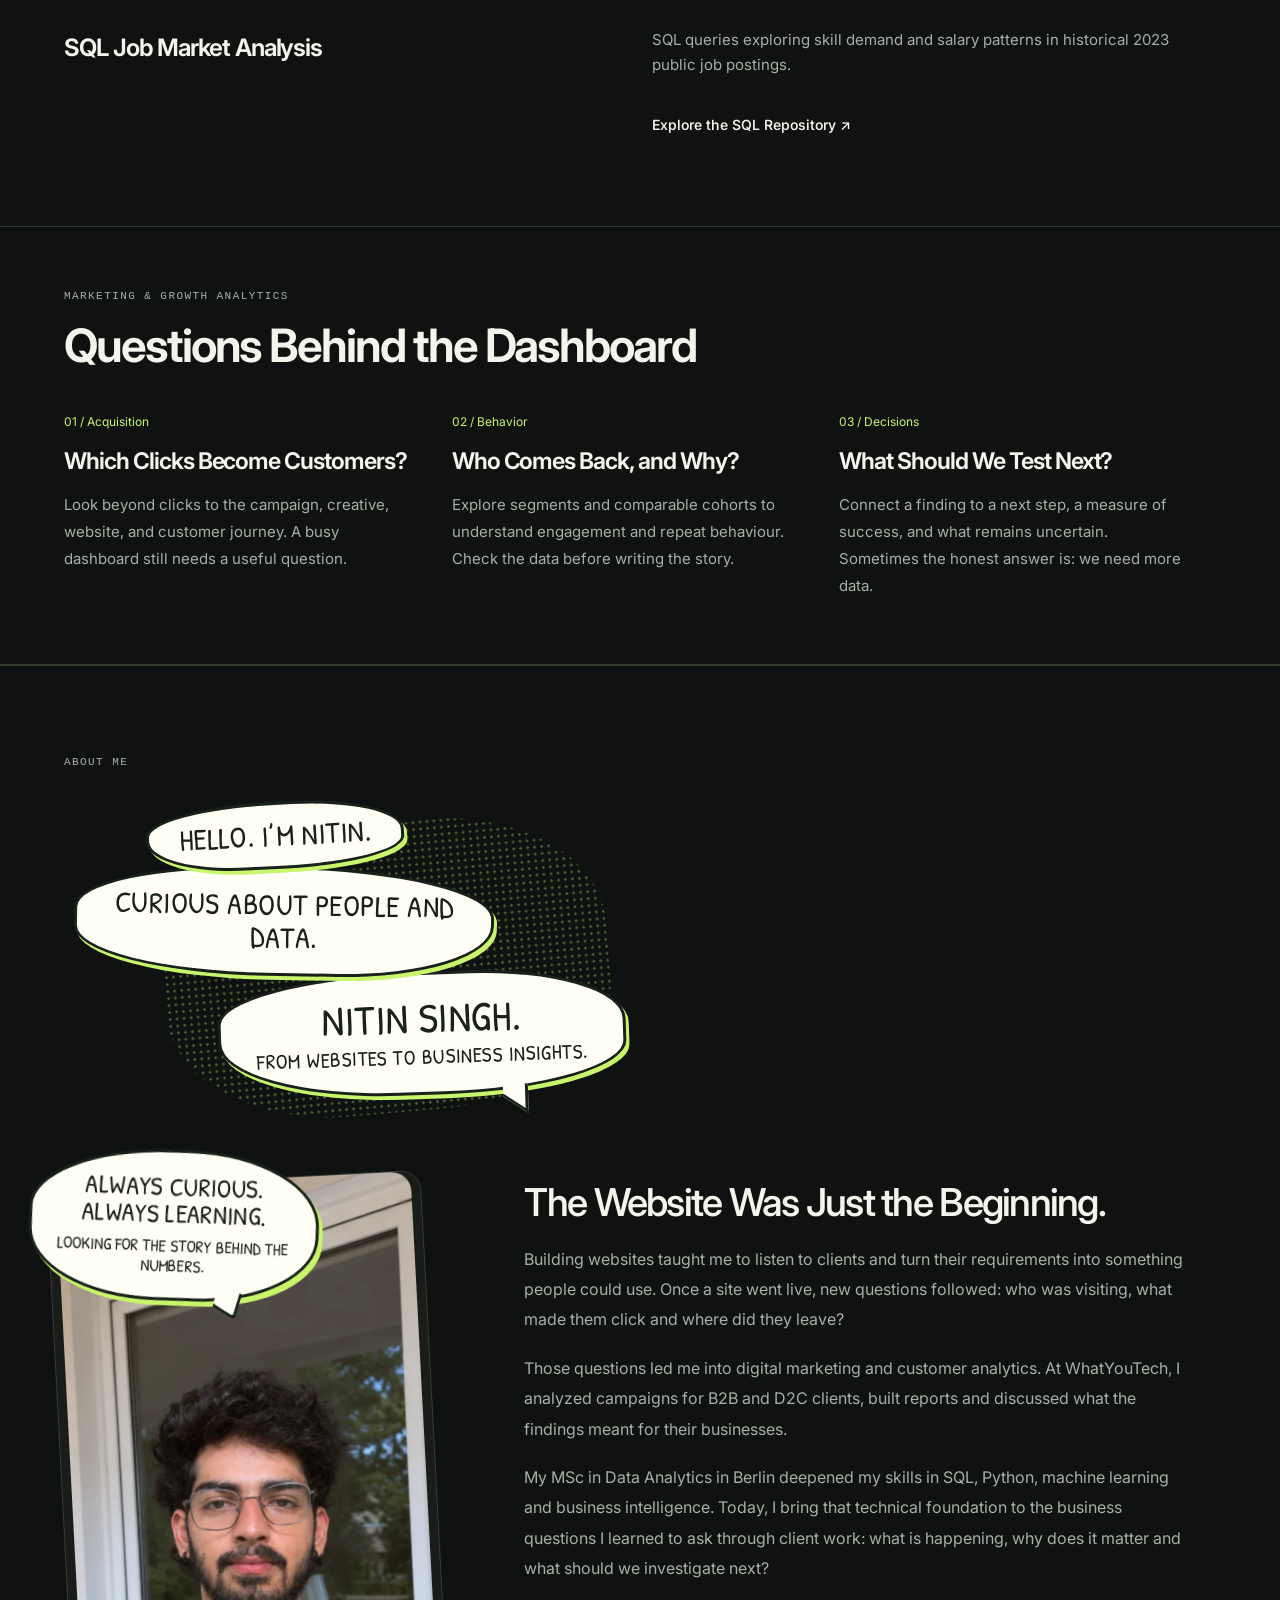
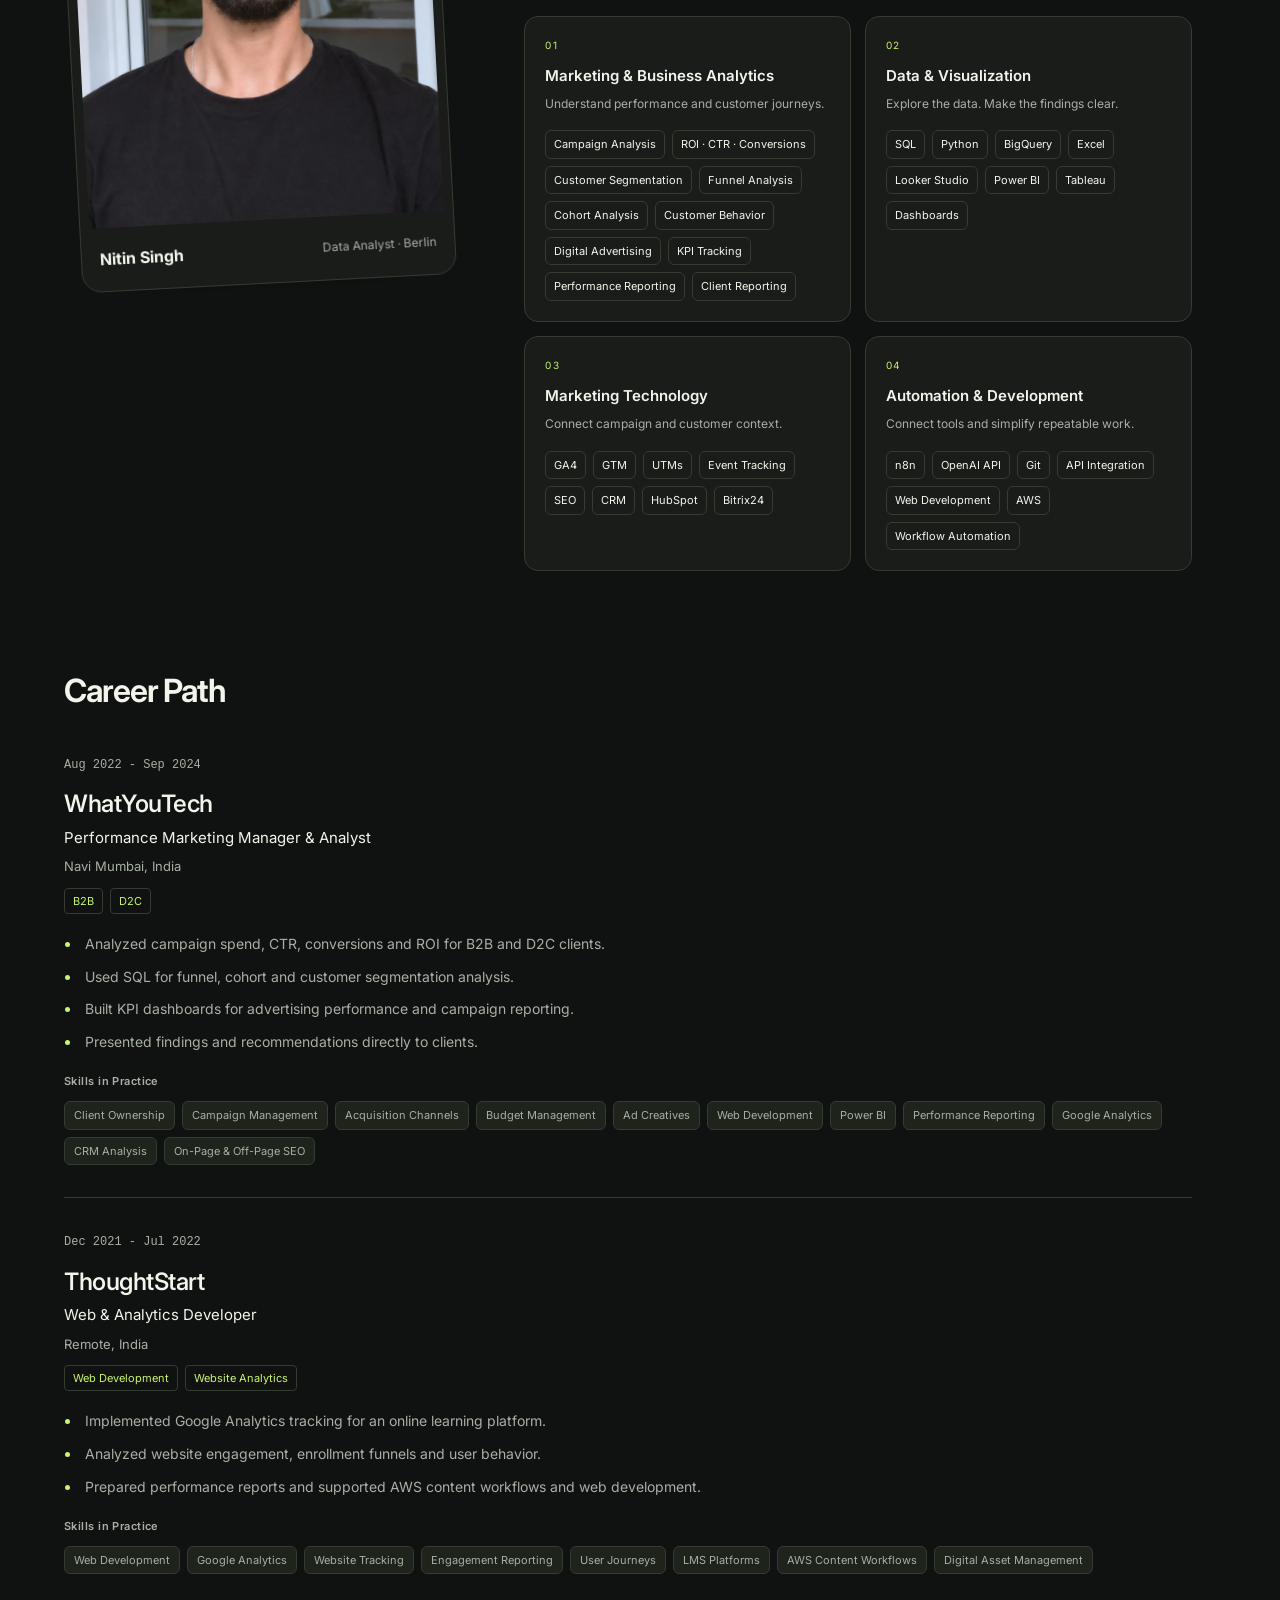
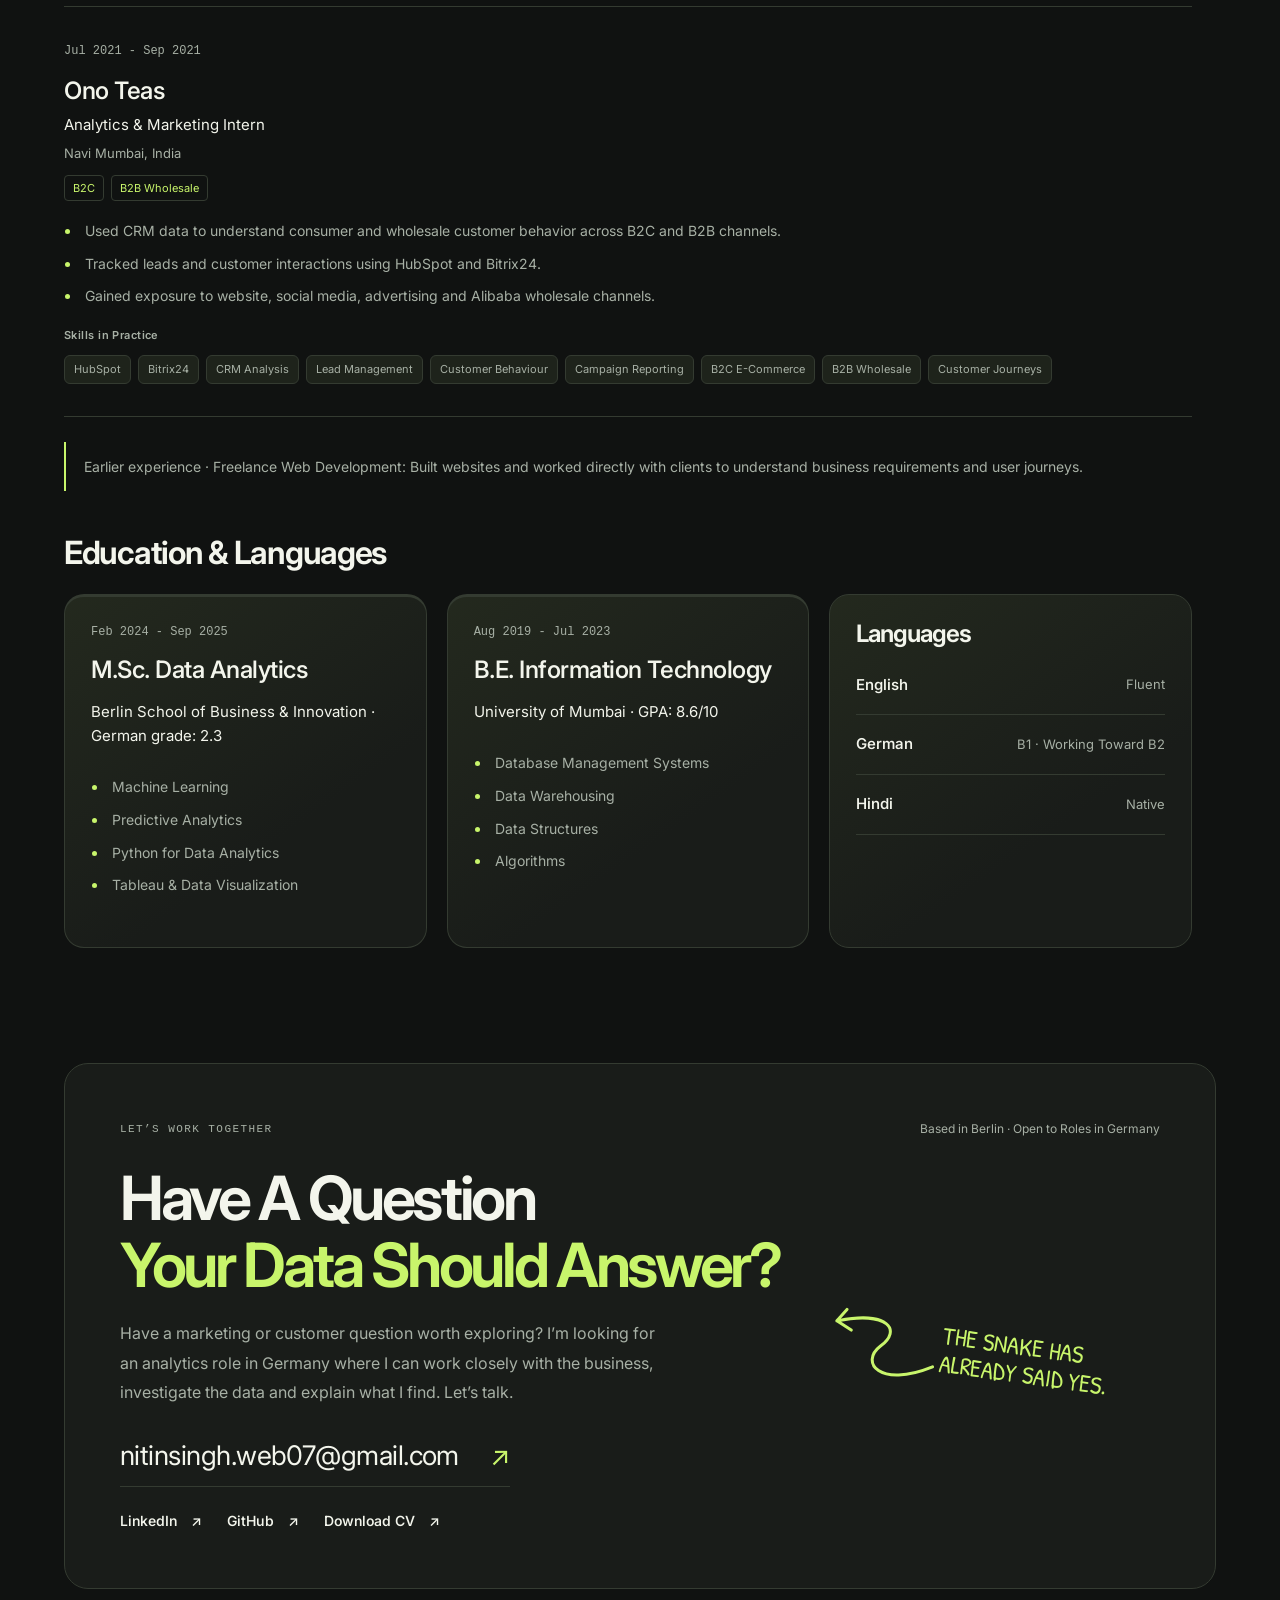
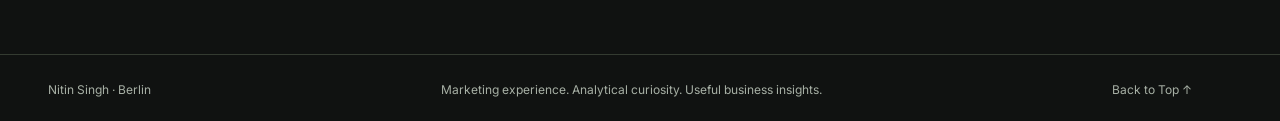
==== commit 7776bea0: "Refine portfolio story, organize skills, and update CV" ====
--- a/index.html
+++ b/index.html
@@ -1,23 +1,23 @@
 <!doctype html>
 <html lang="en" data-theme="dark"><head><meta charset="utf-8"><meta name="viewport" content="width=device-width,initial-scale=1">
 <script>try{document.documentElement.dataset.theme=localStorage.getItem('portfolio-theme')==='light'?'light':'dark'}catch(e){}</script>
-<title>Data Analyst · Marketing &amp; Customer Analytics | Nitin Singh</title><meta name="description" content="Nitin Singh, Berlin. SQL, Python, dashboards and workflow automation, grounded in marketing experience and inspectable project work."><meta name="theme-color" content="#101411">
+<title>Marketing Data Analyst | Digital Analytics | Business Insights | Nitin Singh</title><meta name="description" content="Nitin Singh, Berlin. From web development and digital marketing to customer analytics, data analysis and business insights. Explore the projects and the thinking behind them."><meta name="theme-color" content="#101411">
 <link rel="canonical" href="https://nitinsinghdm.github.io/"><link rel="icon" href="favicon.svg" type="image/svg+xml">
-<meta property="og:title" content="Data Analyst · Marketing &amp; Customer Analytics | Nitin Singh"><meta property="og:description" content="Nitin Singh, Berlin. SQL, Python, dashboards and workflow automation, grounded in marketing experience and inspectable project work."><meta property="og:type" content="website"><meta property="og:url" content="https://nitinsinghdm.github.io/"><meta property="og:image" content="https://nitinsinghdm.github.io/assets/profile/profile_dp4.png"><meta name="twitter:card" content="summary">
-<link rel="stylesheet" href="style.css?v=20261015-python"><script defer src="script.js?v=20261015-python"></script></head><body>
+<meta property="og:title" content="Marketing Data Analyst | Digital Analytics | Business Insights | Nitin Singh"><meta property="og:description" content="Nitin Singh, Berlin. From web development and digital marketing to customer analytics, data analysis and business insights. Explore the projects and the thinking behind them."><meta property="og:type" content="website"><meta property="og:url" content="https://nitinsinghdm.github.io/"><meta property="og:image" content="https://nitinsinghdm.github.io/assets/profile/profile_dp4.png"><meta name="twitter:card" content="summary">
+<link rel="stylesheet" href="style.css?v=20261125-content-skills"><script defer src="script.js?v=20261015-python"></script></head><body>
 <a class="skip-link" href="#main"><span data-en="Skip to Content" data-de="Zum Inhalt">Skip to Content</span></a><div class="reading-progress" aria-hidden="true"></div>
 <header class="site-header"><a class="wordmark" href="index.html" aria-label="Nitin Singh home">ns<span>.</span></a>
 <nav aria-label="Main navigation"><a class="nav-link" href="index.html#work"><span data-en="Work" data-de="Projekte">Work</span><span aria-hidden="true">↗</span></a><a class="nav-link" href="index.html#about"><span data-en="About" data-de="Über mich">About</span><span aria-hidden="true">↗</span></a><a class="nav-link" href="index.html#contact"><span data-en="Contact" data-de="Kontakt">Contact</span><span aria-hidden="true">↗</span></a></nav>
-<div class="header-actions"><button class="theme-toggle" type="button" aria-label="Switch to light mode" aria-pressed="false"><svg width="18" height="18" viewbox="0 0 24 24" fill="none" stroke="currentColor" stroke-width="1.6" aria-hidden="true"><circle cx="12" cy="12" r="4"></circle><path d="M12 2v2m0 16v2M2 12h2m16 0h2M5 5l1 1m12 12 1 1M5 19l1-1M18 6l1-1"></path></svg></button><div class="language-switch" role="group" aria-label="Language"><button data-lang="en" aria-pressed="true">EN</button><button data-lang="de" aria-pressed="false">DE</button></div><a class="cv-link" href="assets/nitin_singh_da_cv.pdf" target="_blank" rel="noopener noreferrer"><span data-en="CV" data-de="Lebenslauf">CV</span><span aria-hidden="true">↗</span></a></div></header><main id="main"><section class="hero wrap" id="home"><div class="hero-copy"><p class="eyebrow"><span class="status-dot" aria-hidden="true"></span><span data-en="OPEN TO OPPORTUNITIES · BERLIN" data-de="OFFEN FÜR NEUE AUFGABEN · BERLIN">OPEN TO OPPORTUNITIES · BERLIN</span></p><h1 class="hero-title"><span class="title-line"><span data-en="Understanding" data-de="Ich verstehe">Understanding</span></span><span class="title-line accent"><span data-en="Customers," data-de="Kunden,">Customers,</span></span><span class="title-line"><span data-en="Behaviour," data-de="Verhalten">Behaviour,</span></span><span class="title-line"><span data-en="And Invisible" data-de="und verborgene">And Invisible</span></span><span class="title-line"><span data-en="Patterns." data-de="Muster.">Patterns.</span></span></h1><p class="hero-description" data-en="Campaign ownership. Analytical curiosity. I bring hands-on marketing experience, Power BI reporting, and SQL and Python projects to questions about acquisition, customers, and growth." data-de="Kampagnenverantwortung und analytische Neugier. Ich verbinde praktische Marketing-Erfahrung, Power-BI-Reporting sowie SQL- und Python-Projekte mit Fragen zu Kundengewinnung, Kundenverhalten und Wachstum.">Campaign ownership. Analytical curiosity. I bring hands-on marketing experience, Power BI reporting, and SQL and Python projects to questions about acquisition, customers, and growth.</p><div class="hero-actions"><a class="button primary" href="#work"><span data-en="Explore My Work" data-de="Projekte ansehen">Explore My Work</span><span aria-hidden="true">↗</span></a><a class="button secondary" href="#contact"><span data-en="Let’s Talk" data-de="Kontakt aufnehmen">Let’s Talk</span><span aria-hidden="true">↗</span></a></div><button class="snake-invite hero-snake-invite" type="button" aria-controls="snake-speech" aria-expanded="false"><span aria-hidden="true">↝</span> <span data-en="Psst. Click the Snake." data-de="Psst. Klick die Schlange.">Psst. Click the Snake.</span></button><div class="hero-toolset"><span>SQL</span><span>Python</span><span>BigQuery</span><span>Looker Studio</span></div></div>
-<div class="hero-card-wrap"><div class="hero-evidence personal-card"><div class="memo-top"><span class="memo-dots" aria-hidden="true">● ● ●</span><span class="eyebrow" data-en="NITIN SINGH / A LITTLE CONTEXT" data-de="NITIN SINGH / KURZ ZU MIR">NITIN SINGH / A LITTLE CONTEXT</span></div><div class="personal-body"><p class="eyebrow"><span data-en="SELF-TAUGHT. STILL CURIOUS." data-de="AUTODIDAKT. IMMER NEUGIERIG.">SELF-TAUGHT. STILL CURIOUS.</span></p><h2><span data-en="Curiosity," data-de="Neugier,">Curiosity,</span><br><span class="accent" data-en="Put to Work." data-de="die bewegt.">Put to Work.</span></h2><div class="journey"><div class="journey-row"><span class="journey-number">01</span><div><h3 data-en="Build for People" data-de="Für Menschen bauen">Build for People</h3><p data-en="Web development. Freelancing. Real clients." data-de="Webentwicklung. Freelancing. Echte Kunden.">Web development. Freelancing. Real clients.</p></div></div><div class="journey-row"><span class="journey-number">02</span><div><h3 data-en="Understand What Moves Them" data-de="Verstehen, was sie bewegt">Understand What Moves Them</h3><p data-en="Campaigns. Creatives. Customers." data-de="Kampagnen. Werbemittel. Kunden.">Campaigns. Creatives. Customers.</p></div></div><div class="journey-row"><span class="journey-number">03</span><div><h3 data-en="Find the Why in the Data" data-de="Das Warum in den Daten finden">Find the Why in the Data</h3><p data-en="SQL. Python. A better next question." data-de="SQL. Python. Die nächste gute Frage.">SQL. Python. A better next question.</p></div></div></div><p class="personal-note"><span data-en="My most-used shortcut? Asking “why?” again." data-de="Mein liebster Shortcut? Noch einmal „Warum?“ fragen.">My most-used shortcut? Asking “why?” again.</span></p></div><div class="memo-bottom"><span><i class="status-dot" aria-hidden="true"></i><span data-en="BERLIN, GERMANY" data-de="BERLIN, DEUTSCHLAND">BERLIN, GERMANY</span></span><a class="text-link" href="#about"><span data-en="More About Me" data-de="Mehr über mich">More About Me</span><span aria-hidden="true">↗</span></a></div></div></div><a class="scroll-cue" href="#work"><span class="scroll-cue-line" aria-hidden="true"></span><span data-en="SCROLL TO EXPLORE" data-de="SCROLLEN &amp; ENTDECKEN">SCROLL TO EXPLORE</span><span aria-hidden="true">↓</span></a></section>
-<section class="capabilities wrap reveal" aria-label="What I bring"><div><span class="eyebrow" data-en="01 / ASK" data-de="01 / FRAGEN">01 / ASK</span><h2 data-en="Understand the Business." data-de="Das Geschäft verstehen.">Understand the Business.</h2><p data-en="I have handled clients, built websites and ad creatives, run campaigns, and managed allocated budgets across different brands." data-de="Ich habe Kunden eigenständig betreut, Websites und Werbemittel erstellt, Kampagnen umgesetzt und zugewiesene Budgets für verschiedene Marken verwaltet.">I have handled clients, built websites and ad creatives, run campaigns, and managed allocated budgets across different brands.</p></div><div><span class="eyebrow" data-en="02 / INVESTIGATE" data-de="02 / ANALYSIEREN">02 / INVESTIGATE</span><h2 data-en="Work Through the Data." data-de="Die Daten verstehen.">Work Through the Data.</h2><p data-en="Join tables, check the grain, explore segments, and test whether the numbers support the explanation." data-de="Tabellen verbinden, die Datenebene prüfen, Segmente untersuchen und Erklärungen anhand der Zahlen bewerten.">Join tables, check the grain, explore segments, and test whether the numbers support the explanation.</p></div><div><span class="eyebrow" data-en="03 / EXPLAIN" data-de="03 / ERKLÄREN">03 / EXPLAIN</span><h2 data-en="Make the Next Step Clear." data-de="Den nächsten Schritt klären.">Make the Next Step Clear.</h2><p data-en="Build a focused dashboard or analysis, explain the finding, and show what still needs checking." data-de="Ein fokussiertes Dashboard oder eine Analyse erstellen, das Ergebnis erklären und offene Fragen sichtbar machen.">Build a focused dashboard or analysis, explain the finding, and show what still needs checking.</p></div></section>
+<div class="header-actions"><button class="theme-toggle" type="button" aria-label="Switch to light mode" aria-pressed="false"><svg width="18" height="18" viewbox="0 0 24 24" fill="none" stroke="currentColor" stroke-width="1.6" aria-hidden="true"><circle cx="12" cy="12" r="4"></circle><path d="M12 2v2m0 16v2M2 12h2m16 0h2M5 5l1 1m12 12 1 1M5 19l1-1M18 6l1-1"></path></svg></button><div class="language-switch" role="group" aria-label="Language"><button data-lang="en" aria-pressed="true">EN</button><button data-lang="de" aria-pressed="false">DE</button></div><a class="cv-link" href="assets/nitin_singh_da_cv.pdf" target="_blank" rel="noopener noreferrer"><span data-en="CV" data-de="Lebenslauf">CV</span><span aria-hidden="true">↗</span></a></div></header><main id="main"><section class="hero wrap" id="home"><div class="hero-copy"><p class="eyebrow"><span class="status-dot" aria-hidden="true"></span><span data-en="Marketing Data Analyst | Digital Analytics | Business Insights" data-de="Marketing Data Analyst | Digitale Analyse | Geschäftliche Erkenntnisse">Marketing Data Analyst | Digital Analytics | Business Insights</span></p><h1 class="hero-title"><span class="title-line"><span data-en="Understanding" data-de="Ich verstehe">Understanding</span></span><span class="title-line accent"><span data-en="Customers," data-de="Kunden,">Customers,</span></span><span class="title-line"><span data-en="Behaviour," data-de="Verhalten">Behaviour,</span></span><span class="title-line"><span data-en="And Invisible" data-de="und verborgene">And Invisible</span></span><span class="title-line"><span data-en="Patterns." data-de="Muster.">Patterns.</span></span></h1><p class="hero-description" data-en="I began by building websites for clients. Then I wanted to understand what happened after the click. Today, I use data to explore customer behavior, evaluate marketing performance and help businesses decide what to do next." data-de="Anfangs entwickelte ich Websites für Kunden. Dann wollte ich verstehen, was nach dem Klick passiert. Heute untersuche ich Kundenverhalten und Marketingperformance anhand von Daten und helfe Unternehmen, ihre nächsten Schritte zu entscheiden.">I began by building websites for clients. Then I wanted to understand what happened after the click. Today, I use data to explore customer behavior, evaluate marketing performance and help businesses decide what to do next.</p><div class="hero-actions"><a class="button primary" href="#work"><span data-en="Explore My Work" data-de="Projekte ansehen">Explore My Work</span><span aria-hidden="true">↗</span></a><a class="button secondary" href="#contact"><span data-en="Let’s Talk" data-de="Kontakt aufnehmen">Let’s Talk</span><span aria-hidden="true">↗</span></a></div><button class="snake-invite hero-snake-invite" type="button" aria-controls="snake-speech" aria-expanded="false"><span aria-hidden="true">↝</span> <span data-en="Psst. Click the Snake." data-de="Psst. Klick die Schlange.">Psst. Click the Snake.</span></button><div class="hero-toolset"><span>SQL</span><span>Python</span><span>BigQuery</span><span>Looker Studio</span></div></div>
+<div class="hero-card-wrap"><div class="hero-evidence personal-card"><div class="memo-top"><span class="memo-dots" aria-hidden="true">● ● ●</span><span class="eyebrow" data-en="NITIN SINGH / A LITTLE CONTEXT" data-de="NITIN SINGH / KURZ ZU MIR">NITIN SINGH / A LITTLE CONTEXT</span></div><div class="personal-body"><p class="eyebrow"><span data-en="SELF-TAUGHT. STILL CURIOUS." data-de="AUTODIDAKT. IMMER NEUGIERIG.">SELF-TAUGHT. STILL CURIOUS.</span></p><h2><span data-en="Curiosity," data-de="Neugier,">Curiosity,</span><br><span class="accent" data-en="Put to Work." data-de="die bewegt.">Put to Work.</span></h2><div class="journey"><div class="journey-row"><span class="journey-number">01</span><div><h3 data-en="Build for People" data-de="Für Menschen bauen">Build for People</h3><p data-en="Web development · Freelance client work" data-de="Webentwicklung · Freelance-Kundenprojekte">Web development · Freelance client work</p></div></div><div class="journey-row"><span class="journey-number">02</span><div><h3 data-en="Understand What Moves Them" data-de="Verstehen, was sie bewegt">Understand What Moves Them</h3><p data-en="Digital marketing · Customer analytics" data-de="Digitales Marketing · Kundenanalyse">Digital marketing · Customer analytics</p></div></div><div class="journey-row"><span class="journey-number">03</span><div><h3 data-en="Find the Why in the Data" data-de="Das Warum in den Daten finden">Find the Why in the Data</h3><p data-en="Data analytics · Business insights" data-de="Datenanalyse · Erkenntnisse fürs Geschäft">Data analytics · Business insights</p></div></div></div><p class="personal-note"><span data-en="My most-used shortcut? Asking “why?” again." data-de="Mein liebster Shortcut? Noch einmal „Warum?“ fragen.">My most-used shortcut? Asking “why?” again.</span></p></div><div class="memo-bottom"><span><i class="status-dot" aria-hidden="true"></i><span data-en="BERLIN, GERMANY" data-de="BERLIN, DEUTSCHLAND">BERLIN, GERMANY</span></span><a class="text-link" href="#about"><span data-en="More About Me" data-de="Mehr über mich">More About Me</span><span aria-hidden="true">↗</span></a></div></div></div><a class="scroll-cue" href="#work"><span class="scroll-cue-line" aria-hidden="true"></span><span data-en="SCROLL TO EXPLORE" data-de="SCROLLEN &amp; ENTDECKEN">SCROLL TO EXPLORE</span><span aria-hidden="true">↓</span></a></section>
+<section class="capabilities wrap reveal" aria-label="What I bring"><div><span class="eyebrow" data-en="01 / ASK" data-de="01 / FRAGEN">01 / ASK</span><h2 data-en="Understand the Business." data-de="Das Geschäft verstehen.">Understand the Business.</h2><p data-en="Working directly with clients taught me to ask about their needs, understand their customers and connect analysis to a business decision." data-de="Die direkte Zusammenarbeit mit Kunden hat mich gelehrt, nach ihren Bedürfnissen zu fragen, ihre Zielgruppen zu verstehen und Analysen mit geschäftlichen Entscheidungen zu verbinden.">Working directly with clients taught me to ask about their needs, understand their customers and connect analysis to a business decision.</p></div><div><span class="eyebrow" data-en="02 / INVESTIGATE" data-de="02 / ANALYSIEREN">02 / INVESTIGATE</span><h2 data-en="Work Through the Data." data-de="Die Daten verstehen.">Work Through the Data.</h2><p data-en="Join tables, check the grain, explore segments, and test whether the numbers support the explanation." data-de="Tabellen verbinden, die Datenebene prüfen, Segmente untersuchen und Erklärungen anhand der Zahlen bewerten.">Join tables, check the grain, explore segments, and test whether the numbers support the explanation.</p></div><div><span class="eyebrow" data-en="03 / EXPLAIN" data-de="03 / ERKLÄREN">03 / EXPLAIN</span><h2 data-en="Make the Next Step Clear." data-de="Den nächsten Schritt klären.">Make the Next Step Clear.</h2><p data-en="Build a focused dashboard or analysis, explain the finding, and show what still needs checking." data-de="Ein fokussiertes Dashboard oder eine Analyse erstellen, das Ergebnis erklären und offene Fragen sichtbar machen.">Build a focused dashboard or analysis, explain the finding, and show what still needs checking.</p></div></section>
 <section class="work-section wrap" id="work"><div class="section-heading reveal"><div><span class="eyebrow" data-en="SELECTED PROJECTS" data-de="AUSGEWÄHLTE PROJEKTE">SELECTED PROJECTS</span><h2><span data-en="From Questions" data-de="Von Fragen">From Questions</span><br><span class="accent" data-en="To Insights." data-de="zu Erkenntnissen.">To Insights.</span></h2></div><div class="heading-aside"><svg viewBox="0 0 100 100" width="100" height="100" fill="none" aria-hidden="true"><path d="M91 88C33 93 23 62 47 53C73 44 65 21 13 16M13 16l13-8M13 16l11 13" stroke="currentColor" stroke-width="3" stroke-linecap="round" stroke-linejoin="round"/></svg><span data-en="Projects Nobody Asked For. Curiosity Did." data-de="Niemand hat diese Projekte bestellt. Meine Neugier schon.">Projects Nobody Asked For. Curiosity Did.</span></div><p data-en="Project Data. Real Queries. Clear Reasoning. Each case study connects the question, the method, and the evidence." data-de="Projektdaten. Echter Code. Klare Gedanken. Jede Fallstudie verbindet Frage, Methode und Belege.">Project Data. Real Queries. Clear Reasoning. Each case study connects the question, the method, and the evidence.</p></div>
-<div class="project-stack"><article class="project-card featured reveal"><a class="project-image concept-cover" href="ecommerce.html" aria-label="Read the e-commerce case study" style="--cover-accent:#a7c77c"><div class="window-top"><span class="window-dots" aria-hidden="true">● ● ●</span><span class="window-label">01 / BUSINESS INTELLIGENCE</span><span class="window-arrow" aria-hidden="true">↗</span></div><div class="aml-blueprint"><span class="build-badge">Project Notebook</span><strong>SQL</strong><p>Sales &amp; Customers</p><div class="blueprint-layers"><span>Order Data</span><span>Category Analysis</span><span>Customer Segments</span></div><small>Explore the Analysis</small></div></a><div class="project-info"><div class="project-tags"><span>SQL</span><span>BigQuery</span><span>Looker Studio</span></div><h3 data-en="What Is Driving Sales?" data-de="Was treibt den Umsatz?">What Is Driving Sales?</h3><p data-en="I joined order, product, and customer data to examine sales trends, category contribution, geographic concentration, and spend segments." data-de="Ich habe Bestell-, Produkt- und Kundendaten verbunden, um Umsatztrends, Kategorien, geografische Verteilung und Ausgabensegmente zu untersuchen.">I joined order, product, and customer data to examine sales trends, category contribution, geographic concentration, and spend segments.</p><div class="project-finding"><strong data-en="A Finding Worth Investigating" data-de="Ein Ergebnis für die weitere Analyse">A Finding Worth Investigating</strong><p data-en="Outerwear and jeans account for 23.8% of the dataset’s sales value. The case study explains what this does, and does not, tell us." data-de="Jacken/Mäntel und Jeans machen 23,8 % des Umsatzwerts aus. Die Fallstudie zeigt, was sich daraus ableiten lässt.">Outerwear and jeans account for 23.8% of the dataset’s sales value. The case study explains what this does, and does not, tell us.</p></div><div class="skill-panel"><p class="skill-label" data-en="Skills in Practice" data-de="Skills in der Praxis">Skills in Practice</p><ul class="skill-chips"><li>SQL Joins</li><li>Data Validation</li><li>Customer Segmentation</li><li>Window Functions</li><li>Dashboard Design</li></ul></div><a class="text-link" href="ecommerce.html"><span data-en="Explore the Case Study" data-de="Fallstudie ansehen">Explore the Case Study</span><span aria-hidden="true">↗</span></a></div></article>
-<article class="project-card reveal"><a class="project-image concept-cover" href="job-market.html" aria-label="Read the job market case study" style="--cover-accent:#bddb91"><div class="window-top"><span class="window-dots" aria-hidden="true">● ● ●</span><span class="window-label">02 / EXPLORATORY ANALYSIS</span><span class="window-arrow" aria-hidden="true">↗</span></div><div class="aml-blueprint"><span class="build-badge">Project Notebook</span><strong>Python</strong><p>Skills &amp; Market Signals</p><div class="blueprint-layers"><span>Public Job Data</span><span>Skill Demand</span><span>Salary Patterns</span></div><small>Explore the Analysis</small></div></a><div class="project-info"><div class="project-tags"><span>Python</span><span>Pandas</span><span>Seaborn</span></div><h3 data-en="Which Skills Does the Market Ask For?" data-de="Welche Fähigkeiten sucht der Markt?">Which Skills Does the Market Ask For?</h3><p data-en="A Germany-focused analysis of job postings: parse skill lists, compare demand, and make salary sample sizes visible before drawing conclusions." data-de="Eine Analyse von Stellenanzeigen in Deutschland: Skill-Listen aufbereiten, Nachfrage vergleichen und Stichprobengrößen bei Gehältern berücksichtigen.">A Germany-focused analysis of job postings: parse skill lists, compare demand, and make salary sample sizes visible before drawing conclusions.</p><div class="skill-panel"><p class="skill-label" data-en="Skills in Practice" data-de="Skills in der Praxis">Skills in Practice</p><ul class="skill-chips"><li>Data Cleaning</li><li>Exploratory Analysis</li><li>Skill-Demand Analysis</li><li>Salary Analysis</li><li>Data Visualization</li></ul></div><a class="text-link" href="job-market.html"><span data-en="Explore the Case Study" data-de="Fallstudie ansehen">Explore the Case Study</span><span aria-hidden="true">↗</span></a></div></article>
-<article class="project-card reveal"><a class="project-image concept-cover" href="automation.html" aria-label="Read the workflow automation case study" style="--cover-accent:#92b86b"><div class="window-top"><span class="window-dots" aria-hidden="true">● ● ●</span><span class="window-label">03 / WORKFLOW AUTOMATION</span><span class="window-arrow" aria-hidden="true">↗</span></div><div class="aml-blueprint"><span class="build-badge">Project Notebook</span><strong>n8n</strong><p>Connected Workflows</p><div class="blueprint-layers"><span>One Supervisor</span><span>Five Specialists</span><span>Personal Prototype</span></div><small>Explore the Analysis</small></div></a><div class="project-info"><div class="project-tags"><span>n8n</span><span>OpenAI</span><span>APIs</span></div><h3 data-en="Bring Scattered Workflows Together." data-de="Verstreute Abläufe zusammenführen.">Bring Scattered Workflows Together.</h3><p data-en="A personal workflow prototype that routes questions across email, application records, calendar events, and job discovery through one chat interface." data-de="Ein persönlicher Workflow-Prototyp, der Fragen zu E-Mails, Bewerbungsdaten, Kalendereinträgen und Jobsuche über eine Chat-Oberfläche weiterleitet.">A personal workflow prototype that routes questions across email, application records, calendar events, and job discovery through one chat interface.</p><div class="skill-panel"><p class="skill-label" data-en="Skills in Practice" data-de="Skills in der Praxis">Skills in Practice</p><ul class="skill-chips"><li>Workflow Design</li><li>API Integration</li><li>Data Preparation</li><li>Structured Outputs</li><li>Process Mapping</li></ul></div><a class="text-link" href="automation.html"><span data-en="Explore the Case Study" data-de="Fallstudie ansehen">Explore the Case Study</span><span aria-hidden="true">↗</span></a></div></article>
-<article class="project-card reveal"><a class="project-image concept-cover" href="data-pipeline.html" aria-label="Read the data pipeline case study" style="--cover-accent:#c6e59c"><div class="window-top"><span class="window-dots" aria-hidden="true">● ● ●</span><span class="window-label">04 / DATA ENGINEERING</span><span class="window-arrow" aria-hidden="true">↗</span></div><div class="aml-blueprint"><span class="build-badge">Project Notebook</span><strong>dbt</strong><p>Reliable Data Models</p><div class="blueprint-layers"><span>Bronze / Raw</span><span>Silver / Clean</span><span>Gold / Model</span></div><small>Explore the Analysis</small></div></a><div class="project-info"><div class="project-tags"><span>SQL</span><span>dbt</span><span>Databricks</span></div><h3 data-en="From Raw Data to Reliable Models" data-de="Von Rohdaten zu verlässlichen Modellen">From Raw Data to Reliable Models</h3><p data-en="A layered transformation project with Bronze, Silver, and Gold SQL models. Reusable macros, data tests, and a timestamp snapshot make the logic easier to maintain and inspect." data-de="Ein Transformationsprojekt mit SQL-Modellen in Bronze-, Silver- und Gold-Schichten. Wiederverwendbare Makros, Datentests und ein zeitstempelbasierter Snapshot machen die Logik nachvollziehbar und wartbar.">A layered transformation project with Bronze, Silver, and Gold SQL models. Reusable macros, data tests, and a timestamp snapshot make the logic easier to maintain and inspect.</p><div class="skill-panel"><p class="skill-label" data-en="Skills in Practice" data-de="Skills in der Praxis">Skills in Practice</p><ul class="skill-chips"><li>SQL Modeling</li><li>Jinja Macros</li><li>Data Testing</li><li>Snapshots</li><li>Data Lineage</li></ul></div><a class="text-link" href="data-pipeline.html"><span data-en="Explore the Case Study" data-de="Fallstudie ansehen">Explore the Case Study</span><span aria-hidden="true">↗</span></a></div></article>
-<article class="project-card reveal aml-card"><a class="project-image concept-cover" href="aml.html" aria-label="Explore the AML project" style="--cover-accent:#d2f783"><div class="window-top"><span class="window-dots" aria-hidden="true">● ● ●</span><span class="window-label">05 / COMPLIANCE ANALYTICS</span><span class="window-arrow" aria-hidden="true">↗</span></div><div class="aml-blueprint"><span class="build-badge">Synthetic Demo</span><strong>AML</strong><p>Compliance Analytics</p><div class="blueprint-layers"><span>Data Foundation</span><span>Risk Analysis</span><span>Review &amp; Reporting</span></div><small>Transaction Intelligence</small></div></a><div class="project-info"><div class="project-tags"><span>PostgreSQL</span><span>Python</span><span>Streamlit</span></div><h3>Enterprise AML Compliance Platform</h3><p data-en="A reproducible synthetic banking pipeline: validated transactions, explainable AML signals, customer risk scoring and an interactive dashboard." data-de="Eine reproduzierbare Pipeline mit synthetischen Bankdaten: validierte Transaktionen, erklärbare AML-Signale, Kundenrisikobewertung und ein interaktives Dashboard.">A reproducible synthetic banking pipeline: validated transactions, explainable AML signals, customer risk scoring and an interactive dashboard.</p><div class="skill-panel"><p class="skill-label" data-en="Skills in practice" data-de="Skills in der Praxis">Skills in practice</p><ul class="skill-chips"><li>SQL Modeling</li><li>ETL Validation</li><li>PySpark</li><li>Machine Learning</li><li>Dashboard Design</li></ul></div><a class="text-link" href="aml.html"><span data-en="Explore the case study" data-de="Fallstudie ansehen">Explore the case study</span> ↗</a><a class="text-link" href="aml-network/" style="display:block;margin-top:16px"><span data-en="Open the interactive network" data-de="Interaktives Netzwerk öffnen">Open the interactive network</span> ↗</a></div></article>
-</div><div class="more-work reveal"><div><span class="eyebrow" data-en="MORE TO EXPLORE" data-de="WEITERE ARBEITEN">MORE TO EXPLORE</span><h3 data-en="Transport Network Analysis" data-de="Analyse von Verkehrsnetzen">Transport Network Analysis</h3></div><div><p data-en="Python network analysis, route models, and a Tableau dashboard." data-de="Python-Netzwerkanalyse, Routenmodelle und ein Tableau-Dashboard.">Python network analysis, route models, and a Tableau dashboard.</p><a class="text-link" href="https://github.com/nitinsinghdm/Transport-Network-Analysis-and-Optimization" target="_blank" rel="noopener noreferrer"><span data-en="View on GitHub" data-de="Auf GitHub ansehen">View on GitHub</span><span aria-hidden="true">↗</span></a></div><article class="extra-project"><h3>SQL Job Market Analysis</h3><p>SQL queries exploring skill demand and salary patterns in historical 2023 public job postings.</p><a class="text-link" href="https://github.com/nitinsinghdm/SQL_Project_Data_Job_Analysis" target="_blank" rel="noopener noreferrer">Explore the SQL Repository ↗</a></article></div></section>
-<section class="marketing-lens wrap" id="marketing-lens"><p class="eyebrow" data-en="MARKETING &amp; GROWTH ANALYTICS" data-de="MARKETING- &amp; WACHSTUMSANALYSE">MARKETING &amp; GROWTH ANALYTICS</p><h2 data-en="Questions Behind the Dashboard" data-de="Fragen hinter dem Dashboard">Questions Behind the Dashboard</h2><div class="marketing-questions"><article><span>01 / Acquisition</span><h3 data-en="Which Clicks Become Customers?" data-de="Welche Klicks werden zu Kunden?">Which Clicks Become Customers?</h3><p data-en="Look beyond clicks to the campaign, creative, website, and customer journey. A busy dashboard still needs a useful question." data-de="Über Klicks hinaus auf Kampagne, Werbemittel, Website und Customer Journey schauen. Auch ein volles Dashboard braucht eine gute Frage.">Look beyond clicks to the campaign, creative, website, and customer journey. A busy dashboard still needs a useful question.</p></article><article><span>02 / Behaviour</span><h3 data-en="Who Comes Back, and Why?" data-de="Wer kommt zurück, und warum?">Who Comes Back, and Why?</h3><p data-en="Explore segments and comparable cohorts to understand engagement and repeat behaviour. Check the data before writing the story." data-de="Segmente und vergleichbare Kohorten untersuchen, um Engagement und wiederkehrendes Verhalten zu verstehen. Erst die Daten prüfen, dann die Geschichte erzählen.">Explore segments and comparable cohorts to understand engagement and repeat behaviour. Check the data before writing the story.</p></article><article><span>03 / Decisions</span><h3 data-en="What Should We Test Next?" data-de="Was sollten wir als Nächstes testen?">What Should We Test Next?</h3><p data-en="Connect a finding to a next step, a measure of success, and what remains uncertain. Sometimes the honest answer is: we need more data." data-de="Ein Ergebnis mit einem nächsten Schritt, einem Erfolgskriterium und offenen Fragen verbinden. Manchmal lautet die ehrliche Antwort: Wir brauchen mehr Daten.">Connect a finding to a next step, a measure of success, and what remains uncertain. Sometimes the honest answer is: we need more data.</p></article></div></section><section class="about-section wrap" id="about"><div class="section-heading reveal"><div><span class="eyebrow" data-en="ABOUT ME" data-de="ÜBER MICH">ABOUT ME</span><h2 class="about-introduction manga-intro"><span class="manga-panel manga-hello" data-en="Yoo! What’s Up?" data-de="Yoo! Was geht?">Yoo! What’s Up?</span><span class="manga-panel manga-dream" data-en="I’m Gonna Be King of the Data Seas!" data-de="Ich werde König der Datenmeere!">I’m Gonna Be King of the Data Seas!</span><span class="manga-panel manga-name"><strong>Nitin Singh.</strong><span data-en="Your Analytics Crewmate." data-de="Dein Analytics-Crewmitglied.">Your Analytics Crewmate.</span></span></h2></div></div><div class="about-grid"><div class="about-portrait reveal"><div class="portrait-speech"><span class="speech-spark" aria-hidden="true">✦</span><strong data-en="Next Stop: The Grand Data Line." data-de="Nächster Halt: Die Grand Data Line.">Next Stop: The Grand Data Line.</strong><p data-en="Big Questions. No Pirate Math." data-de="Große Fragen. Keine Piraten-Mathematik.">Big Questions. No Pirate Math.</p></div><img src="assets/profile/profile_dp4.png" alt="Nitin Singh" loading="lazy" width="800" height="1000"><div><strong>Nitin Singh</strong><span data-en="Data Analyst · Berlin" data-de="Data Analyst · Berlin">Data Analyst · Berlin</span></div></div><div class="about-copy reveal"><h3 data-en="My Path into Analytics Started with Websites." data-de="Mein Weg in die Datenanalyse begann mit Websites.">My Path into Analytics Started with Websites.</h3><p data-en="I started by teaching myself web development. Then I got curious about who clicked, why they left, and whether the campaign actually worked. One innocent question later: analytics." data-de="Ich begann mit selbst beigebrachter Webentwicklung. Dann wollte ich wissen, wer klickt, warum Menschen abspringen und ob eine Kampagne funktioniert. Eine harmlose Frage später: Analytics.">I started by teaching myself web development. Then I got curious about who clicked, why they left, and whether the campaign actually worked. One innocent question later: analytics.</p><p data-en="At WhatYouTech, I owned client work across websites, creatives, campaigns, allocated budgets, and Power BI reporting. Google Analytics, SEO, and CRM added context to the customer journey. SQL and Python started as a small part of my work and grew through study and projects." data-de="Bei WhatYouTech verantwortete ich Kundenarbeit rund um Websites, Werbemittel, Kampagnen, zugewiesene Budgets und Power-BI-Reporting. Google Analytics, SEO und CRM ergänzten den Blick auf die Customer Journey. SQL und Python waren zunächst ein kleiner Teil meiner Arbeit; im Studium und in Projekten habe ich sie vertieft.">At WhatYouTech, I owned client work across websites, creatives, campaigns, allocated budgets, and Power BI reporting. Google Analytics, SEO, and CRM added context to the customer journey. SQL and Python started as a small part of my work and grew through study and projects.</p><p data-en="Based in Berlin. Looking for a team that likes clear questions, useful analysis, and someone who says “one quick check” before opening another tab." data-de="In Berlin. Ich suche ein Team, das klare Fragen, nützliche Analysen und jemanden schätzt, der „Nur kurz prüfen“ sagt und noch einen Tab öffnet.">Based in Berlin. Looking for a team that likes clear questions, useful analysis, and someone who says “one quick check” before opening another tab.</p><div class="skills-block"><div><strong data-en="Analysis &amp; Reporting" data-de="Analyse &amp; Reporting">Analysis &amp; Reporting</strong><p data-en="SQL · Python · Pandas · BigQuery · Looker Studio · Data Cleaning · Data Validation · Exploratory Analysis · Customer Segmentation" data-de="SQL · Python · Pandas · BigQuery · Looker Studio · Datenbereinigung · Datenvalidierung · Explorative Analyse · Kundensegmentierung">SQL · Python · Pandas · BigQuery · Looker Studio · Data Cleaning · Data Validation · Exploratory Analysis · Customer Segmentation</p></div><div><strong data-en="Marketing Context" data-de="Marketingverständnis">Marketing Context</strong><p data-en="Campaign Ownership · Budget Management · Ad Creatives · Google Analytics · SEO · Customer Journeys · CRM · B2B &amp; B2C" data-de="Kampagnenverantwortung · Budgetverwaltung · Werbemittel · Google Analytics · SEO · Customer Journeys · CRM · B2B &amp; B2C">Campaign Ownership · Budget Management · Ad Creatives · Google Analytics · SEO · Customer Journeys · CRM · B2B &amp; B2C</p></div><div><strong data-en="Further Tools I Work With" data-de="Weitere Tools, mit denen ich arbeite">Further Tools I Work With</strong><p data-en="Power BI · Tableau · Excel · dbt · Databricks · n8n · API Integration · Git · GitHub · Dashboard Design" data-de="Power BI · Tableau · Excel · dbt · Databricks · n8n · API-Integration · Git · GitHub · Dashboard-Design">Power BI · Tableau · Excel · dbt · Databricks · n8n · API Integration · Git · GitHub · Dashboard Design</p></div></div></div></div>
-<div class="background-grid"><div class="career-column"><h2 class="background-title" data-en="Career Path" data-de="Beruflicher Weg">Career Path</h2><article class="timeline-item"><span class="timeline-date">Aug 2022 - Sep 2024</span><h3>WhatYouTech</h3><p class="role-title" data-en="Performance Marketing Manager and Analyst" data-de="Performance Marketing Manager and Analyst">Performance Marketing Manager and Analyst</p><p class="role-location">Hybrid | Navi Mumbai, MH, India</p><div class="context-tags"><span>B2B</span><span>Digital Services</span></div><ul class="detail-list"><li data-en="Handled clients independently across real estate, e-commerce, fashion, pageants, diamonds, logistics, and production." data-de="Kunden aus Immobilien, E-Commerce, Mode, Schönheitswettbewerben, der Diamantenbranche, Logistik und Produktion eigenständig betreut.">Handled clients independently across real estate, e-commerce, fashion, pageants, diamonds, logistics, and production.</li><li data-en="Developed websites, created ad creatives, and ran campaigns across different acquisition channels for different brands." data-de="Websites und Werbemittel erstellt und Kampagnen über verschiedene Akquisekanäle für unterschiedliche Marken umgesetzt.">Developed websites, created ad creatives, and ran campaigns across different acquisition channels for different brands.</li><li data-en="Managed allocated campaign budgets and built Power BI dashboards and reports to analyse performance." data-de="Zugewiesene Kampagnenbudgets verwaltet und Power-BI-Dashboards und Berichte zur Leistungsanalyse erstellt.">Managed allocated campaign budgets and built Power BI dashboards and reports to analyse performance.</li><li data-en="Used CRM information to understand customer behaviour, with limited SQL and Python use alongside the core marketing work." data-de="CRM-Informationen genutzt, um Kundenverhalten zu verstehen; SQL und Python ergänzend in begrenztem Umfang eingesetzt.">Used CRM information to understand customer behaviour, with limited SQL and Python use alongside the core marketing work.</li></ul><div class="skill-panel"><p class="skill-label" data-en="Skills in Practice" data-de="Skills in der Praxis">Skills in Practice</p><ul class="skill-chips"><li data-en="Client Ownership" data-de="Kundenverantwortung">Client Ownership</li><li data-en="Campaign Management" data-de="Kampagnenmanagement">Campaign Management</li><li data-en="Acquisition Channels" data-de="Akquisekanäle">Acquisition Channels</li><li data-en="Budget Management" data-de="Budgetverwaltung">Budget Management</li><li data-en="Ad Creatives" data-de="Werbemittel">Ad Creatives</li><li data-en="Web Development" data-de="Webentwicklung">Web Development</li><li data-en="Power BI" data-de="Power BI">Power BI</li><li data-en="Performance Reporting" data-de="Performance-Reporting">Performance Reporting</li><li data-en="Google Analytics" data-de="Google Analytics">Google Analytics</li><li data-en="CRM Analysis" data-de="CRM-Analyse">CRM Analysis</li><li data-en="On-Page &amp; Off-Page SEO" data-de="On-Page- &amp; Off-Page-SEO">On-Page &amp; Off-Page SEO</li></ul></div></article><article class="timeline-item"><span class="timeline-date">Dec 2021 - Jul 2022</span><h3>ThoughtStart</h3><p class="role-title" data-en="Web &amp; Analytics Developer" data-de="Web &amp; Analytics Developer">Web &amp; Analytics Developer</p><p class="role-location">Remote | Navi Mumbai, MH, India</p><div class="context-tags"><span>Web Development</span><span>Website Analytics</span></div><ul class="detail-list"><li>Implemented Google Analytics tracking and monitored engagement and website performance for an LMS platform.</li><li>Built reports covering user behaviour, enrollment, and engagement trends.</li><li>Supported AWS-based content workflows and digital asset management.</li></ul><div class="skill-panel"><p class="skill-label" data-en="Skills in Practice" data-de="Skills in der Praxis">Skills in Practice</p><ul class="skill-chips"><li data-en="Web Development" data-de="Webentwicklung">Web Development</li><li data-en="Google Analytics" data-de="Google Analytics">Google Analytics</li><li data-en="Website Tracking" data-de="Website-Tracking">Website Tracking</li><li data-en="Engagement Reporting" data-de="Engagement-Reporting">Engagement Reporting</li><li data-en="User Journeys" data-de="User Journeys">User Journeys</li><li data-en="LMS Platforms" data-de="LMS-Plattformen">LMS Platforms</li><li data-en="AWS Content Workflows" data-de="AWS-Content-Workflows">AWS Content Workflows</li><li data-en="Digital Asset Management" data-de="Digital Asset Management">Digital Asset Management</li></ul></div></article><article class="timeline-item"><span class="timeline-date">Jul 2021 - Sep 2021</span><h3>Ono Teas</h3><p class="role-title" data-en="Analytics &amp; Marketing Intern" data-de="Analytics &amp; Marketing Praktikant">Analytics &amp; Marketing Intern</p><p class="role-location">On-Site | Navi Mumbai, MH, India</p><div class="context-tags"><span>B2C</span><span>B2B Wholesale</span></div><ul class="detail-list"><li>Used HubSpot and Bitrix24 CRM to manage leads, campaign activity, and customer interactions.</li><li>Analyzed CRM data to understand lead behaviour, follow-up patterns, and customer journeys across B2C and B2B wholesale.</li><li>Prepared campaign reports covering traffic, engagement, and conversions to support marketing decisions.</li></ul><div class="skill-panel"><p class="skill-label" data-en="Skills in Practice" data-de="Skills in der Praxis">Skills in Practice</p><ul class="skill-chips"><li data-en="HubSpot" data-de="HubSpot">HubSpot</li><li data-en="Bitrix24" data-de="Bitrix24">Bitrix24</li><li data-en="CRM Analysis" data-de="CRM-Analyse">CRM Analysis</li><li data-en="Lead Management" data-de="Lead-Management">Lead Management</li><li data-en="Customer Behaviour" data-de="Kundenverhalten">Customer Behaviour</li><li data-en="Campaign Reporting" data-de="Kampagnen-Reporting">Campaign Reporting</li><li data-en="B2C E-Commerce" data-de="B2C-E-Commerce">B2C E-Commerce</li><li data-en="B2B Wholesale" data-de="B2B-Großhandel">B2B Wholesale</li><li data-en="Customer Journeys" data-de="Customer Journeys">Customer Journeys</li></ul></div></article><p class="career-origin" data-en="My Starting Point: Self-taught web development and freelance client websites, followed by digital marketing and analytics." data-de="Mein Einstieg: Autodidaktische Webentwicklung und Websites für Freelance-Kunden, anschließend digitales Marketing und Analytics.">My Starting Point: Self-taught web development and freelance client websites, followed by digital marketing and analytics.</p></div><div class="education-column"><h2 class="background-title" data-en="Education &amp; Languages" data-de="Ausbildung &amp; Sprachen">Education &amp; Languages</h2><article class="timeline-item"><span class="timeline-date">Feb 2024 - Sep 2025</span><h3>M.Sc. Data Analytics</h3><p class="school-name">Berlin School of Business &amp; Innovation, Berlin</p><ul class="detail-list"><li>Machine Learning</li><li>Predictive Analytics</li><li>Python for Data Analytics</li><li>Tableau &amp; Data Visualization</li></ul></article><article class="timeline-item"><span class="timeline-date">Aug 2019 - Jul 2023</span><h3>B.E. Information Technology</h3><p class="school-name">University of Mumbai, India</p><ul class="detail-list"><li>Database Management Systems</li><li>Data Warehousing</li><li>Data Structures</li><li>Algorithms</li></ul></article><article class="language-panel"><h3 data-en="Languages" data-de="Sprachen">Languages</h3><div class="language-row"><strong data-en="English" data-de="Englisch">English</strong><span data-en="Fluent" data-de="Fließend">Fluent</span></div><div class="language-row"><strong data-en="German" data-de="Deutsch">German</strong><span data-en="B1 · Working Toward B2" data-de="B1 · Auf dem Weg zu B2">B1 · Working Toward B2</span></div><div class="language-row"><strong data-en="Hindi" data-de="Hindi">Hindi</strong><span data-en="Native" data-de="Muttersprache">Native</span></div></article></div></div></section></main><section class="contact-section" id="contact"><div class="contact-top"><span class="eyebrow" data-en="LET’S WORK TOGETHER" data-de="ZUSAMMENARBEIT">LET’S WORK TOGETHER</span><span class="availability" data-en="Based in Berlin · Open to Roles in Germany" data-de="In Berlin · Offen für Stellen in Deutschland">Based in Berlin · Open to Roles in Germany</span></div><h2><span data-en="Have A Question" data-de="Eine Frage, die">Have A Question</span><br><span class="accent" data-en="Your Data Should Answer?" data-de="Ihre Daten beantworten sollten?">Your Data Should Answer?</span></h2><div class="heading-aside"><svg viewBox="0 0 100 100" width="100" height="100" fill="none" aria-hidden="true"><path d="M91 88C33 93 23 62 47 53C73 44 65 21 13 16M13 16l13-8M13 16l11 13" stroke="currentColor" stroke-width="3" stroke-linecap="round" stroke-linejoin="round"/></svg><span data-en="The Snake Has Already Said Yes." data-de="Die Schlange hat schon zugesagt.">The Snake Has Already Said Yes.</span></div><p class="contact-copy" data-en="I’m looking for a growth, marketing analytics, data, or BI role where I can own the work and stay close to the business. Let’s start with a 15 minute conversation." data-de="Ich suche eine Rolle in Growth, Marketing Analytics, Data Analytics oder BI, in der ich Verantwortung übernehme und nah am Geschäft arbeite. Beginnen wir mit einem 15-minütigen Gespräch.">I’m looking for a growth, marketing analytics, data, or BI role where I can own the work and stay close to the business. Let’s start with a 15 minute conversation.</p><a class="contact-email" href="mailto:nitinsingh.web07@gmail.com?subject=Let%27s%20talk%20about%20an%20analytics%20role">nitinsingh.web07@gmail.com <span aria-hidden="true">↗</span></a><div class="contact-links"><a class="text-link" href="https://www.linkedin.com/in/nitinsinghdm" target="_blank" rel="noopener noreferrer"><span data-en="LinkedIn" data-de="LinkedIn">LinkedIn</span><span aria-hidden="true">↗</span></a><a class="text-link" href="https://github.com/nitinsinghdm" target="_blank" rel="noopener noreferrer"><span data-en="GitHub" data-de="GitHub">GitHub</span><span aria-hidden="true">↗</span></a><a class="text-link" href="assets/nitin_singh_da_cv.pdf" target="_blank" rel="noopener noreferrer"><span data-en="Download CV" data-de="Lebenslauf öffnen">Download CV</span><span aria-hidden="true">↗</span></a></div></section>
-<footer class="site-footer"><span>Nitin Singh · Berlin</span><span data-en="Marketing &amp; Customer Analytics. Clear Questions. Practical Insights." data-de="Marketingverständnis. Analytisches Denken. Praktische Arbeit.">Marketing &amp; Customer Analytics. Clear Questions. Practical Insights.</span><a href="#main"><span data-en="Back to Top" data-de="Nach oben">Back to Top</span> ↑</a></footer><button class="python-guide" type="button" aria-label="Chat with the snake and watch it curl" aria-controls="snake-speech" aria-expanded="false" title="Click me. I have career plans."><svg xmlns="http://www.w3.org/2000/svg" class="python-svg" aria-hidden="true"><defs><lineargradient id="python-skin" x1="0" y1="0" x2="1" y2="0"><stop stop-color="#92b653"></stop><stop offset=".5" stop-color="#d2f783"></stop><stop offset="1" stop-color="#b9df72"></stop></lineargradient></defs><path class="snake-body" fill="none" stroke="url(#python-skin)" stroke-width="11" stroke-linecap="round"></path><path class="snake-pattern" fill="none" stroke="#526d2d" stroke-width="3" stroke-dasharray="2 15" stroke-linecap="round"></path><g class="snake-head"><path d="M-7 -10 Q-13 0 -9 9 Q0 20 9 9 Q13 0 7 -10 Q0 -15 -7 -10" fill="url(#python-skin)"></path><ellipse cx="-5" cy="3" rx="2" ry="2.7" fill="#182014"></ellipse><ellipse cx="5" cy="3" rx="2" ry="2.7" fill="#182014"></ellipse><path d="M0 16v6m0 0-3 3m3-3 3 3" fill="none" stroke="#d2f783" stroke-width="1.3"></path></g></svg></button></body></html>+<div class="project-stack"><article class="project-card featured reveal"><a class="project-image concept-cover" href="ecommerce.html" aria-label="Read the e-commerce case study" style="--cover-accent:#a7c77c"><div class="window-top"><span class="window-dots" aria-hidden="true">● ● ●</span><span class="window-label">01 / BUSINESS INTELLIGENCE</span><span class="window-arrow" aria-hidden="true">↗</span></div><div class="aml-blueprint"><span class="build-badge">Project Notebook</span><strong>SQL</strong><p>Sales &amp; Customers</p><div class="blueprint-layers"><span>Order Data</span><span>Category Analysis</span><span>Customer Segments</span></div><small>Explore the Analysis</small></div></a><div class="project-info"><div class="project-tags"><span>SQL</span><span>BigQuery</span><span>Looker Studio</span></div><h3 data-en="E-Commerce Sales Performance Analysis" data-de="E-Commerce-Verkaufsanalyse">E-Commerce Sales Performance Analysis</h3><p data-en="I joined order, product and customer data in BigQuery to explore product performance, customer spending and geographic sales patterns in a Looker Studio dashboard." data-de="Ich habe Bestell-, Produkt- und Kundendaten in BigQuery verbunden und Produktperformance, Kundenausgaben und geografische Umsatzmuster in einem Looker-Studio-Dashboard untersucht.">I joined order, product and customer data in BigQuery to explore product performance, customer spending and geographic sales patterns in a Looker Studio dashboard.</p><div class="project-finding"><strong data-en="A Finding Worth Investigating" data-de="Ein Ergebnis für die weitere Analyse">A Finding Worth Investigating</strong><p data-en="Outerwear and jeans account for 23.8% of the dataset’s sales value. The case study explains what this does, and does not, tell us." data-de="Jacken/Mäntel und Jeans machen 23,8 % des Umsatzwerts aus. Die Fallstudie zeigt, was sich daraus ableiten lässt.">Outerwear and jeans account for 23.8% of the dataset’s sales value. The case study explains what this does, and does not, tell us.</p></div><div class="skill-panel"><p class="skill-label" data-en="Skills in Practice" data-de="Skills in der Praxis">Skills in Practice</p><ul class="skill-chips"><li>SQL Joins</li><li>Data Validation</li><li>Customer Segmentation</li><li>Window Functions</li><li>Dashboard Design</li></ul></div><a class="text-link" href="ecommerce.html"><span data-en="Explore the Case Study" data-de="Fallstudie ansehen">Explore the Case Study</span><span aria-hidden="true">↗</span></a></div></article>
+<article class="project-card reveal"><a class="project-image concept-cover" href="job-market.html" aria-label="Read the job market case study" style="--cover-accent:#bddb91"><div class="window-top"><span class="window-dots" aria-hidden="true">● ● ●</span><span class="window-label">02 / EXPLORATORY ANALYSIS</span><span class="window-arrow" aria-hidden="true">↗</span></div><div class="aml-blueprint"><span class="build-badge">Project Notebook</span><strong>Python</strong><p>Skills &amp; Market Signals</p><div class="blueprint-layers"><span>Public Job Data</span><span>Skill Demand</span><span>Salary Patterns</span></div><small>Explore the Analysis</small></div></a><div class="project-info"><div class="project-tags"><span>Python</span><span>Pandas</span><span>Seaborn</span></div><h3 data-en="Data Job Market Analysis — Germany" data-de="Analyse des Arbeitsmarkts für Datenberufe — Deutschland">Data Job Market Analysis — Germany</h3><p data-en="I cleaned historical job postings, parsed skill lists and visualized demand and salary patterns across data roles in Germany, keeping missing salary data and sample sizes visible." data-de="Ich habe historische Stellenanzeigen bereinigt, Skill-Listen aufbereitet und Nachfrage- und Gehaltsmuster in deutschen Datenberufen visualisiert. Fehlende Gehaltsangaben und Stichprobengrößen bleiben dabei sichtbar.">I cleaned historical job postings, parsed skill lists and visualized demand and salary patterns across data roles in Germany, keeping missing salary data and sample sizes visible.</p><div class="skill-panel"><p class="skill-label" data-en="Skills in Practice" data-de="Skills in der Praxis">Skills in Practice</p><ul class="skill-chips"><li>Data Cleaning</li><li>Exploratory Analysis</li><li>Skill-Demand Analysis</li><li>Salary Analysis</li><li>Data Visualization</li></ul></div><a class="text-link" href="job-market.html"><span data-en="Explore the Case Study" data-de="Fallstudie ansehen">Explore the Case Study</span><span aria-hidden="true">↗</span></a></div></article>
+<article class="project-card reveal"><a class="project-image concept-cover" href="automation.html" aria-label="Read the workflow automation case study" style="--cover-accent:#92b86b"><div class="window-top"><span class="window-dots" aria-hidden="true">● ● ●</span><span class="window-label">03 / WORKFLOW AUTOMATION</span><span class="window-arrow" aria-hidden="true">↗</span></div><div class="aml-blueprint"><span class="build-badge">Project Notebook</span><strong>n8n</strong><p>Connected Workflows</p><div class="blueprint-layers"><span>One Supervisor</span><span>Five Specialists</span><span>Personal Prototype</span></div><small>Explore the Analysis</small></div></a><div class="project-info"><div class="project-tags"><span>n8n</span><span>OpenAI</span><span>APIs</span></div><h3 data-en="AI Job Search Command Center" data-de="KI-Zentrale für die Jobsuche">AI Job Search Command Center</h3><p data-en="I built a chat-based prototype connecting job discovery, application records, email and calendars. Six n8n workflow exports use APIs and structured outputs to organize the information." data-de="Ich habe einen Chat-Prototyp für Jobsuche, Bewerbungsdaten, E-Mails und Kalender gebaut. Sechs n8n-Workflow-Exporte strukturieren die Informationen mithilfe von APIs und strukturierten Ausgaben.">I built a chat-based prototype connecting job discovery, application records, email and calendars. Six n8n workflow exports use APIs and structured outputs to organize the information.</p><div class="skill-panel"><p class="skill-label" data-en="Skills in Practice" data-de="Skills in der Praxis">Skills in Practice</p><ul class="skill-chips"><li>Workflow Design</li><li>API Integration</li><li>Data Preparation</li><li>Structured Outputs</li><li>Process Mapping</li></ul></div><a class="text-link" href="automation.html"><span data-en="Explore the Case Study" data-de="Fallstudie ansehen">Explore the Case Study</span><span aria-hidden="true">↗</span></a></div></article>
+<article class="project-card reveal"><a class="project-image concept-cover" href="data-pipeline.html" aria-label="Read the data pipeline case study" style="--cover-accent:#c6e59c"><div class="window-top"><span class="window-dots" aria-hidden="true">● ● ●</span><span class="window-label">04 / DATA ENGINEERING</span><span class="window-arrow" aria-hidden="true">↗</span></div><div class="aml-blueprint"><span class="build-badge">Project Notebook</span><strong>dbt</strong><p>Reliable Data Models</p><div class="blueprint-layers"><span>Bronze / Raw</span><span>Silver / Clean</span><span>Gold / Model</span></div><small>Explore the Analysis</small></div></a><div class="project-info"><div class="project-tags"><span>SQL</span><span>dbt</span><span>Databricks</span></div><h3 data-en="Data Pipeline: From Raw Data to Reliable Models" data-de="Datenpipeline: Von Rohdaten zu verlässlichen Modellen">Data Pipeline: From Raw Data to Reliable Models</h3><p data-en="I used dbt, SQL and Databricks to organize source data into Bronze, Silver and Gold models. Joins, reusable macros, tests and a timestamp snapshot make the transformation logic inspectable." data-de="Mit dbt, SQL und Databricks habe ich Quelldaten in Bronze-, Silver- und Gold-Modelle gegliedert. Joins, wiederverwendbare Makros, Tests und ein Zeitstempel-Snapshot machen die Transformationen nachvollziehbar.">I used dbt, SQL and Databricks to organize source data into Bronze, Silver and Gold models. Joins, reusable macros, tests and a timestamp snapshot make the transformation logic inspectable.</p><div class="skill-panel"><p class="skill-label" data-en="Skills in Practice" data-de="Skills in der Praxis">Skills in Practice</p><ul class="skill-chips"><li>SQL Modeling</li><li>Jinja Macros</li><li>Data Testing</li><li>Snapshots</li><li>Data Lineage</li></ul></div><a class="text-link" href="data-pipeline.html"><span data-en="Explore the Case Study" data-de="Fallstudie ansehen">Explore the Case Study</span><span aria-hidden="true">↗</span></a></div></article>
+<article class="project-card reveal aml-card"><a class="project-image concept-cover" href="aml.html" aria-label="Explore the AML project" style="--cover-accent:#d2f783"><div class="window-top"><span class="window-dots" aria-hidden="true">● ● ●</span><span class="window-label">05 / COMPLIANCE ANALYTICS</span><span class="window-arrow" aria-hidden="true">↗</span></div><div class="aml-blueprint"><span class="build-badge">Synthetic Demo</span><strong>AML</strong><p>Compliance Analytics</p><div class="blueprint-layers"><span>Data Foundation</span><span>Risk Analysis</span><span>Review &amp; Reporting</span></div><small>Transaction Intelligence</small></div></a><div class="project-info"><div class="project-tags"><span>PostgreSQL</span><span>Python</span><span>Streamlit</span></div><h3 data-en="Enterprise AML Compliance Platform" data-de="Enterprise AML Compliance Platform">Enterprise AML Compliance Platform</h3><p data-en="An ongoing banking-data project with implemented PostgreSQL models, Python pipelines, SQL validation and a synthetic transaction network. The case study separates working features from planned integrations." data-de="Ein laufendes Bankdatenprojekt mit implementierten PostgreSQL-Modellen, Python-Pipelines, SQL-Prüfungen und einem synthetischen Transaktionsnetzwerk. Die Fallstudie trennt vorhandene Funktionen von geplanten Integrationen.">An ongoing banking-data project with implemented PostgreSQL models, Python pipelines, SQL validation and a synthetic transaction network. The case study separates working features from planned integrations.</p><div class="skill-panel"><p class="skill-label" data-en="Skills in practice" data-de="Skills in der Praxis">Skills in practice</p><ul class="skill-chips"><li>SQL Modeling</li><li>ETL Validation</li><li>PySpark</li><li>Machine Learning</li><li>Dashboard Design</li></ul></div><a class="text-link" href="aml.html"><span data-en="Explore the case study" data-de="Fallstudie ansehen">Explore the case study</span> ↗</a><a class="text-link" href="aml-network/" style="display:block;margin-top:16px"><span data-en="Open the interactive network" data-de="Interaktives Netzwerk öffnen">Open the interactive network</span> ↗</a></div></article>
+</div><div class="more-work reveal"><div><span class="eyebrow" data-en="MORE TO EXPLORE" data-de="WEITERE ARBEITEN">MORE TO EXPLORE</span><h3 data-en="Transport Network Analysis" data-de="Analyse von Verkehrsnetzen">Transport Network Analysis</h3></div><div><p data-en="I explored GTFS service patterns with Python, NetworkX, SQL and Tableau. Weighted route comparisons and simulated delays highlight routing trade-offs; the saved service-frequency data does not measure passenger demand or observed delays." data-de="Mit Python, NetworkX, SQL und Tableau habe ich GTFS-Angebotsmuster untersucht. Gewichtete Routenvergleiche und simulierte Verspätungen zeigen Zielkonflikte bei der Routenwahl. Die gespeicherten Fahrtenhäufigkeiten messen weder Fahrgastnachfrage noch beobachtete Verspätungen.">I explored GTFS service patterns with Python, NetworkX, SQL and Tableau. Weighted route comparisons and simulated delays highlight routing trade-offs; the saved service-frequency data does not measure passenger demand or observed delays.</p><a class="text-link" href="https://github.com/nitinsinghdm/Transport-Network-Analysis-and-Optimization" target="_blank" rel="noopener noreferrer"><span data-en="View on GitHub" data-de="Auf GitHub ansehen">View on GitHub</span><span aria-hidden="true">↗</span></a></div><article class="extra-project"><h3 data-en="SQL Job Market Analysis" data-de="SQL-Analyse des Arbeitsmarkts">SQL Job Market Analysis</h3><p data-en="SQL queries exploring skill demand and salary patterns in historical 2023 public job postings." data-de="SQL-Abfragen zur Kompetenznachfrage und zu Gehaltsmustern in öffentlichen Stellenanzeigen aus dem Jahr 2023.">SQL queries exploring skill demand and salary patterns in historical 2023 public job postings.</p><a class="text-link" href="https://github.com/nitinsinghdm/SQL_Project_Data_Job_Analysis" target="_blank" rel="noopener noreferrer">Explore the SQL Repository ↗</a></article></div></section>
+<section class="marketing-lens wrap" id="marketing-lens"><p class="eyebrow" data-en="MARKETING &amp; GROWTH ANALYTICS" data-de="MARKETING- &amp; WACHSTUMSANALYSE">MARKETING &amp; GROWTH ANALYTICS</p><h2 data-en="Questions Behind the Dashboard" data-de="Fragen hinter dem Dashboard">Questions Behind the Dashboard</h2><div class="marketing-questions"><article><span data-en="01 / Acquisition" data-de="01 / Kundengewinnung">01 / Acquisition</span><h3 data-en="Which Clicks Become Customers?" data-de="Welche Klicks werden zu Kunden?">Which Clicks Become Customers?</h3><p data-en="Look beyond clicks to the campaign, creative, website, and customer journey. A busy dashboard still needs a useful question." data-de="Über Klicks hinaus auf Kampagne, Werbemittel, Website und Customer Journey schauen. Auch ein volles Dashboard braucht eine gute Frage.">Look beyond clicks to the campaign, creative, website, and customer journey. A busy dashboard still needs a useful question.</p></article><article><span data-en="02 / Behavior" data-de="02 / Verhalten">02 / Behavior</span><h3 data-en="Who Comes Back, and Why?" data-de="Wer kommt zurück, und warum?">Who Comes Back, and Why?</h3><p data-en="Explore segments and comparable cohorts to understand engagement and repeat behaviour. Check the data before writing the story." data-de="Segmente und vergleichbare Kohorten untersuchen, um Engagement und wiederkehrendes Verhalten zu verstehen. Erst die Daten prüfen, dann die Geschichte erzählen.">Explore segments and comparable cohorts to understand engagement and repeat behaviour. Check the data before writing the story.</p></article><article><span data-en="03 / Decisions" data-de="03 / Entscheidungen">03 / Decisions</span><h3 data-en="What Should We Test Next?" data-de="Was sollten wir als Nächstes testen?">What Should We Test Next?</h3><p data-en="Connect a finding to a next step, a measure of success, and what remains uncertain. Sometimes the honest answer is: we need more data." data-de="Ein Ergebnis mit einem nächsten Schritt, einem Erfolgskriterium und offenen Fragen verbinden. Manchmal lautet die ehrliche Antwort: Wir brauchen mehr Daten.">Connect a finding to a next step, a measure of success, and what remains uncertain. Sometimes the honest answer is: we need more data.</p></article></div></section><section class="about-section wrap" id="about"><div class="section-heading reveal"><div><span class="eyebrow" data-en="ABOUT ME" data-de="ÜBER MICH">ABOUT ME</span><h2 class="about-introduction manga-intro"><span class="manga-panel manga-hello" data-en="Hello. I’m Nitin." data-de="Hallo. Ich bin Nitin.">Hello. I’m Nitin.</span><span class="manga-panel manga-dream" data-en="Curious About People and Data." data-de="Neugierig auf Menschen und Daten.">Curious About People and Data.</span><span class="manga-panel manga-name"><strong>Nitin Singh.</strong><span data-en="From Websites to Business Insights." data-de="Von Websites zu geschäftlichen Erkenntnissen.">From Websites to Business Insights.</span></span></h2></div></div><div class="about-grid"><div class="about-portrait reveal"><div class="portrait-speech"><span class="speech-spark" aria-hidden="true">✦</span><strong data-en="Always Curious. Always Learning." data-de="Immer neugierig. Immer am Lernen.">Always Curious. Always Learning.</strong><p data-en="Looking for the story behind the numbers." data-de="Auf der Suche nach der Geschichte hinter den Zahlen.">Looking for the story behind the numbers.</p></div><img src="assets/profile/profile_dp4.png" alt="Nitin Singh" loading="lazy" width="800" height="1000"><div><strong>Nitin Singh</strong><span data-en="Data Analyst · Berlin" data-de="Data Analyst · Berlin">Data Analyst · Berlin</span></div></div><div class="about-copy reveal"><h3 data-en="The Website Was Just the Beginning." data-de="Mit der Website fing alles an.">The Website Was Just the Beginning.</h3><p data-en="Building websites taught me to listen to clients and turn their requirements into something people could use. Once a site went live, new questions followed: who was visiting, what made them click and where did they leave?" data-de="Beim Entwickeln von Websites lernte ich, Kunden zuzuhören und ihre Anforderungen in nutzbare Lösungen zu übersetzen. Nach dem Start kamen neue Fragen hinzu: Wer besucht die Seite, was führt zum Klick und wo springen Menschen ab?">Building websites taught me to listen to clients and turn their requirements into something people could use. Once a site went live, new questions followed: who was visiting, what made them click and where did they leave?</p><p data-en="Those questions led me into digital marketing and customer analytics. At WhatYouTech, I analyzed campaigns for B2B and D2C clients, built reports and discussed what the findings meant for their businesses." data-de="Diese Fragen führten mich ins digitale Marketing und in die Kundenanalyse. Bei WhatYouTech analysierte ich Kampagnen für B2B- und D2C-Kunden, erstellte Berichte und besprach, was die Ergebnisse für ihr Geschäft bedeuteten.">Those questions led me into digital marketing and customer analytics. At WhatYouTech, I analyzed campaigns for B2B and D2C clients, built reports and discussed what the findings meant for their businesses.</p><p data-en="My MSc in Data Analytics in Berlin deepened my skills in SQL, Python, machine learning and business intelligence. Today, I bring that technical foundation to the business questions I learned to ask through client work: what is happening, why does it matter and what should we investigate next?" data-de="Mein Masterstudium Data Analytics in Berlin vertiefte meine Kenntnisse in SQL, Python, Machine Learning und Business Intelligence. Diese technische Grundlage verbinde ich heute mit Fragen aus der Kundenarbeit: Was passiert, warum ist es relevant und was sollten wir als Nächstes untersuchen?">My MSc in Data Analytics in Berlin deepened my skills in SQL, Python, machine learning and business intelligence. Today, I bring that technical foundation to the business questions I learned to ask through client work: what is happening, why does it matter and what should we investigate next?</p><div class="skills-block skills-grid" aria-label="Skills"><div class="skills-category"><span class="skills-number" aria-hidden="true">01</span><strong data-en="Marketing &amp; Business Analytics" data-de="Marketing- &amp; Geschäftsanalyse">Marketing &amp; Business Analytics</strong><p class="skills-description" data-en="Understand performance and customer journeys." data-de="Performance und Kundenwege verstehen.">Understand performance and customer journeys.</p><ul class="skills-tags"><li data-en="Campaign Analysis" data-de="Kampagnenanalyse">Campaign Analysis</li><li data-en="ROI · CTR · Conversions" data-de="ROI · CTR · Conversions">ROI · CTR · Conversions</li><li data-en="Customer Segmentation" data-de="Kundensegmentierung">Customer Segmentation</li><li data-en="Funnel Analysis" data-de="Funnel-Analyse">Funnel Analysis</li><li data-en="Cohort Analysis" data-de="Kohortenanalyse">Cohort Analysis</li><li data-en="Customer Behavior" data-de="Kundenverhalten">Customer Behavior</li><li data-en="Digital Advertising" data-de="Digitale Werbung">Digital Advertising</li><li data-en="KPI Tracking" data-de="KPI-Tracking">KPI Tracking</li><li data-en="Performance Reporting" data-de="Performance-Reporting">Performance Reporting</li><li data-en="Client Reporting" data-de="Kundenberichte">Client Reporting</li></ul></div><div class="skills-category"><span class="skills-number" aria-hidden="true">02</span><strong data-en="Data &amp; Visualization" data-de="Daten &amp; Visualisierung">Data &amp; Visualization</strong><p class="skills-description" data-en="Explore the data. Make the findings clear." data-de="Daten untersuchen. Ergebnisse verständlich machen.">Explore the data. Make the findings clear.</p><ul class="skills-tags"><li data-en="SQL" data-de="SQL">SQL</li><li data-en="Python" data-de="Python">Python</li><li data-en="BigQuery" data-de="BigQuery">BigQuery</li><li data-en="Excel" data-de="Excel">Excel</li><li data-en="Looker Studio" data-de="Looker Studio">Looker Studio</li><li data-en="Power BI" data-de="Power BI">Power BI</li><li data-en="Tableau" data-de="Tableau">Tableau</li><li data-en="Dashboards" data-de="Dashboards">Dashboards</li></ul></div><div class="skills-category"><span class="skills-number" aria-hidden="true">03</span><strong data-en="Marketing Technology" data-de="Marketingtechnologie">Marketing Technology</strong><p class="skills-description" data-en="Connect campaign and customer context." data-de="Kampagnen und Kundenverhalten zusammen betrachten.">Connect campaign and customer context.</p><ul class="skills-tags"><li data-en="GA4" data-de="GA4">GA4</li><li data-en="GTM" data-de="GTM">GTM</li><li data-en="UTMs" data-de="UTMs">UTMs</li><li data-en="Event Tracking" data-de="Event-Tracking">Event Tracking</li><li data-en="SEO" data-de="SEO">SEO</li><li data-en="CRM" data-de="CRM">CRM</li><li data-en="HubSpot" data-de="HubSpot">HubSpot</li><li data-en="Bitrix24" data-de="Bitrix24">Bitrix24</li></ul></div><div class="skills-category"><span class="skills-number" aria-hidden="true">04</span><strong data-en="Automation &amp; Development" data-de="Automatisierung &amp; Entwicklung">Automation &amp; Development</strong><p class="skills-description" data-en="Connect tools and simplify repeatable work." data-de="Tools verbinden und wiederkehrende Aufgaben vereinfachen.">Connect tools and simplify repeatable work.</p><ul class="skills-tags"><li data-en="n8n" data-de="n8n">n8n</li><li data-en="OpenAI API" data-de="OpenAI API">OpenAI API</li><li data-en="Git" data-de="Git">Git</li><li data-en="API Integration" data-de="API-Integration">API Integration</li><li data-en="Web Development" data-de="Webentwicklung">Web Development</li><li data-en="AWS" data-de="AWS">AWS</li><li data-en="Workflow Automation" data-de="Workflow-Automatisierung">Workflow Automation</li></ul></div></div></div></div>
+<div class="background-grid"><div class="career-column"><h2 class="background-title" data-en="Career Path" data-de="Beruflicher Weg">Career Path</h2><article class="timeline-item"><span class="timeline-date">Aug 2022 - Sep 2024</span><h3>WhatYouTech</h3><p class="role-title" data-en="Performance Marketing Manager &amp; Analyst" data-de="Performance Marketing Manager &amp; Analyst">Performance Marketing Manager &amp; Analyst</p><p class="role-location" data-en="Navi Mumbai, India" data-de="Navi Mumbai, Indien">Navi Mumbai, India</p><div class="context-tags"><span>B2B</span><span data-en="D2C" data-de="D2C">D2C</span></div><ul class="detail-list"><li data-en="Analyzed campaign spend, CTR, conversions and ROI for B2B and D2C clients." data-de="Kampagnenausgaben, CTR, Conversions und ROI für B2B- und D2C-Kunden analysiert.">Analyzed campaign spend, CTR, conversions and ROI for B2B and D2C clients.</li><li data-en="Used SQL for funnel, cohort and customer segmentation analysis." data-de="SQL für Funnel-, Kohorten- und Kundensegmentierungsanalysen eingesetzt.">Used SQL for funnel, cohort and customer segmentation analysis.</li><li data-en="Built KPI dashboards for advertising performance and campaign reporting." data-de="KPI-Dashboards für Werbeperformance und Kampagnenberichte erstellt.">Built KPI dashboards for advertising performance and campaign reporting.</li><li data-en="Presented findings and recommendations directly to clients." data-de="Ergebnisse und Empfehlungen direkt mit Kunden besprochen.">Presented findings and recommendations directly to clients.</li></ul><div class="skill-panel"><p class="skill-label" data-en="Skills in Practice" data-de="Skills in der Praxis">Skills in Practice</p><ul class="skill-chips"><li data-en="Client Ownership" data-de="Kundenverantwortung">Client Ownership</li><li data-en="Campaign Management" data-de="Kampagnenmanagement">Campaign Management</li><li data-en="Acquisition Channels" data-de="Akquisekanäle">Acquisition Channels</li><li data-en="Budget Management" data-de="Budgetverwaltung">Budget Management</li><li data-en="Ad Creatives" data-de="Werbemittel">Ad Creatives</li><li data-en="Web Development" data-de="Webentwicklung">Web Development</li><li data-en="Power BI" data-de="Power BI">Power BI</li><li data-en="Performance Reporting" data-de="Performance-Reporting">Performance Reporting</li><li data-en="Google Analytics" data-de="Google Analytics">Google Analytics</li><li data-en="CRM Analysis" data-de="CRM-Analyse">CRM Analysis</li><li data-en="On-Page &amp; Off-Page SEO" data-de="On-Page- &amp; Off-Page-SEO">On-Page &amp; Off-Page SEO</li></ul></div></article><article class="timeline-item"><span class="timeline-date">Dec 2021 - Jul 2022</span><h3>ThoughtStart</h3><p class="role-title" data-en="Web &amp; Analytics Developer" data-de="Web &amp; Analytics Developer">Web &amp; Analytics Developer</p><p class="role-location" data-en="Remote, India" data-de="Remote, Indien">Remote, India</p><div class="context-tags"><span>Web Development</span><span>Website Analytics</span></div><ul class="detail-list"><li data-en="Implemented Google Analytics tracking for an online learning platform." data-de="Google-Analytics-Tracking für eine Online-Lernplattform eingerichtet.">Implemented Google Analytics tracking for an online learning platform.</li><li data-en="Analyzed website engagement, enrollment funnels and user behavior." data-de="Website-Engagement, Einschreibungs-Funnels und Nutzerverhalten analysiert.">Analyzed website engagement, enrollment funnels and user behavior.</li><li data-en="Prepared performance reports and supported AWS content workflows and web development." data-de="Performance-Berichte erstellt sowie AWS-Content-Workflows und Webentwicklung unterstützt.">Prepared performance reports and supported AWS content workflows and web development.</li></ul><div class="skill-panel"><p class="skill-label" data-en="Skills in Practice" data-de="Skills in der Praxis">Skills in Practice</p><ul class="skill-chips"><li data-en="Web Development" data-de="Webentwicklung">Web Development</li><li data-en="Google Analytics" data-de="Google Analytics">Google Analytics</li><li data-en="Website Tracking" data-de="Website-Tracking">Website Tracking</li><li data-en="Engagement Reporting" data-de="Engagement-Reporting">Engagement Reporting</li><li data-en="User Journeys" data-de="User Journeys">User Journeys</li><li data-en="LMS Platforms" data-de="LMS-Plattformen">LMS Platforms</li><li data-en="AWS Content Workflows" data-de="AWS-Content-Workflows">AWS Content Workflows</li><li data-en="Digital Asset Management" data-de="Digital Asset Management">Digital Asset Management</li></ul></div></article><article class="timeline-item"><span class="timeline-date">Jul 2021 - Sep 2021</span><h3>Ono Teas</h3><p class="role-title" data-en="Analytics &amp; Marketing Intern" data-de="Praktikant für Analytics &amp; Marketing">Analytics &amp; Marketing Intern</p><p class="role-location" data-en="Navi Mumbai, India" data-de="Navi Mumbai, Indien">Navi Mumbai, India</p><div class="context-tags"><span>B2C</span><span>B2B Wholesale</span></div><ul class="detail-list"><li data-en="Used CRM data to understand consumer and wholesale customer behavior across B2C and B2B channels." data-de="CRM-Daten genutzt, um das Verhalten von Endkunden und Großhandelskunden in B2C- und B2B-Kanälen zu verstehen.">Used CRM data to understand consumer and wholesale customer behavior across B2C and B2B channels.</li><li data-en="Tracked leads and customer interactions using HubSpot and Bitrix24." data-de="Leads und Kundeninteraktionen mit HubSpot und Bitrix24 nachverfolgt.">Tracked leads and customer interactions using HubSpot and Bitrix24.</li><li data-en="Gained exposure to website, social media, advertising and Alibaba wholesale channels." data-de="Einblicke in Websites, Social Media, Werbung und den Großhandelskanal Alibaba gewonnen.">Gained exposure to website, social media, advertising and Alibaba wholesale channels.</li></ul><div class="skill-panel"><p class="skill-label" data-en="Skills in Practice" data-de="Skills in der Praxis">Skills in Practice</p><ul class="skill-chips"><li data-en="HubSpot" data-de="HubSpot">HubSpot</li><li data-en="Bitrix24" data-de="Bitrix24">Bitrix24</li><li data-en="CRM Analysis" data-de="CRM-Analyse">CRM Analysis</li><li data-en="Lead Management" data-de="Lead-Management">Lead Management</li><li data-en="Customer Behaviour" data-de="Kundenverhalten">Customer Behaviour</li><li data-en="Campaign Reporting" data-de="Kampagnen-Reporting">Campaign Reporting</li><li data-en="B2C E-Commerce" data-de="B2C-E-Commerce">B2C E-Commerce</li><li data-en="B2B Wholesale" data-de="B2B-Großhandel">B2B Wholesale</li><li data-en="Customer Journeys" data-de="Customer Journeys">Customer Journeys</li></ul></div></article><p class="career-origin" data-en="Earlier experience · Freelance Web Development: Built websites and worked directly with clients to understand business requirements and user journeys." data-de="Frühere Erfahrung · Freiberufliche Webentwicklung: Websites entwickelt und direkt mit Kunden gearbeitet, um geschäftliche Anforderungen und Nutzerwege zu verstehen.">Earlier experience · Freelance Web Development: Built websites and worked directly with clients to understand business requirements and user journeys.</p></div><div class="education-column"><h2 class="background-title" data-en="Education &amp; Languages" data-de="Ausbildung &amp; Sprachen">Education &amp; Languages</h2><article class="timeline-item"><span class="timeline-date">Feb 2024 - Sep 2025</span><h3>M.Sc. Data Analytics</h3><p class="school-name" data-en="Berlin School of Business &amp; Innovation · German grade: 2.3" data-de="Berlin School of Business &amp; Innovation · Deutsche Note: 2,3">Berlin School of Business &amp; Innovation · German grade: 2.3</p><ul class="detail-list"><li data-en="Machine Learning" data-de="Machine Learning">Machine Learning</li><li data-en="Predictive Analytics" data-de="Prädiktive Analyse">Predictive Analytics</li><li data-en="Python for Data Analytics" data-de="Python für Datenanalyse">Python for Data Analytics</li><li data-en="Tableau &amp; Data Visualization" data-de="Tableau &amp; Datenvisualisierung">Tableau &amp; Data Visualization</li></ul></article><article class="timeline-item"><span class="timeline-date">Aug 2019 - Jul 2023</span><h3>B.E. Information Technology</h3><p class="school-name" data-en="University of Mumbai · GPA: 8.6/10" data-de="University of Mumbai · GPA: 8,6/10">University of Mumbai · GPA: 8.6/10</p><ul class="detail-list"><li data-en="Database Management Systems" data-de="Datenbankmanagementsysteme">Database Management Systems</li><li data-en="Data Warehousing" data-de="Data Warehousing">Data Warehousing</li><li data-en="Data Structures" data-de="Datenstrukturen">Data Structures</li><li data-en="Algorithms" data-de="Algorithmen">Algorithms</li></ul></article><article class="language-panel"><h3 data-en="Languages" data-de="Sprachen">Languages</h3><div class="language-row"><strong data-en="English" data-de="Englisch">English</strong><span data-en="Fluent" data-de="Fließend">Fluent</span></div><div class="language-row"><strong data-en="German" data-de="Deutsch">German</strong><span data-en="B1 · Working Toward B2" data-de="B1 · Auf dem Weg zu B2">B1 · Working Toward B2</span></div><div class="language-row"><strong data-en="Hindi" data-de="Hindi">Hindi</strong><span data-en="Native" data-de="Muttersprache">Native</span></div></article></div></div></section></main><section class="contact-section" id="contact"><div class="contact-top"><span class="eyebrow" data-en="LET’S WORK TOGETHER" data-de="ZUSAMMENARBEIT">LET’S WORK TOGETHER</span><span class="availability" data-en="Based in Berlin · Open to Roles in Germany" data-de="In Berlin · Offen für Stellen in Deutschland">Based in Berlin · Open to Roles in Germany</span></div><h2><span data-en="Have A Question" data-de="Eine Frage, die">Have A Question</span><br><span class="accent" data-en="Your Data Should Answer?" data-de="Ihre Daten beantworten sollten?">Your Data Should Answer?</span></h2><div class="heading-aside"><svg viewBox="0 0 100 100" width="100" height="100" fill="none" aria-hidden="true"><path d="M91 88C33 93 23 62 47 53C73 44 65 21 13 16M13 16l13-8M13 16l11 13" stroke="currentColor" stroke-width="3" stroke-linecap="round" stroke-linejoin="round"/></svg><span data-en="The Snake Has Already Said Yes." data-de="Die Schlange hat schon zugesagt.">The Snake Has Already Said Yes.</span></div><p class="contact-copy" data-en="Have a marketing or customer question worth exploring? I’m looking for an analytics role in Germany where I can work closely with the business, investigate the data and explain what I find. Let’s talk." data-de="Haben Sie eine spannende Frage zu Marketing oder Kundenverhalten? Ich suche eine Analytics-Rolle in Deutschland, in der ich nah am Geschäft arbeite, Daten untersuche und Ergebnisse verständlich vermittle. Lassen Sie uns sprechen.">Have a marketing or customer question worth exploring? I’m looking for an analytics role in Germany where I can work closely with the business, investigate the data and explain what I find. Let’s talk.</p><a class="contact-email" href="mailto:nitinsingh.web07@gmail.com?subject=Let%27s%20talk%20about%20an%20analytics%20role">nitinsingh.web07@gmail.com <span aria-hidden="true">↗</span></a><div class="contact-links"><a class="text-link" href="https://www.linkedin.com/in/nitinsinghdm" target="_blank" rel="noopener noreferrer"><span data-en="LinkedIn" data-de="LinkedIn">LinkedIn</span><span aria-hidden="true">↗</span></a><a class="text-link" href="https://github.com/nitinsinghdm" target="_blank" rel="noopener noreferrer"><span data-en="GitHub" data-de="GitHub">GitHub</span><span aria-hidden="true">↗</span></a><a class="text-link" href="assets/nitin_singh_da_cv.pdf" target="_blank" rel="noopener noreferrer"><span data-en="Download CV" data-de="Lebenslauf öffnen">Download CV</span><span aria-hidden="true">↗</span></a></div></section>
+<footer class="site-footer"><span>Nitin Singh · Berlin</span><span data-en="Marketing experience. Analytical curiosity. Useful business insights." data-de="Marketingerfahrung. Analytische Neugier. Nützliche Erkenntnisse fürs Geschäft.">Marketing experience. Analytical curiosity. Useful business insights.</span><a href="#main"><span data-en="Back to Top" data-de="Nach oben">Back to Top</span> ↑</a></footer><button class="python-guide" type="button" aria-label="Chat with the snake and watch it curl" aria-controls="snake-speech" aria-expanded="false" title="Click me. I have career plans."><svg xmlns="http://www.w3.org/2000/svg" class="python-svg" aria-hidden="true"><defs><lineargradient id="python-skin" x1="0" y1="0" x2="1" y2="0"><stop stop-color="#92b653"></stop><stop offset=".5" stop-color="#d2f783"></stop><stop offset="1" stop-color="#b9df72"></stop></lineargradient></defs><path class="snake-body" fill="none" stroke="url(#python-skin)" stroke-width="11" stroke-linecap="round"></path><path class="snake-pattern" fill="none" stroke="#526d2d" stroke-width="3" stroke-dasharray="2 15" stroke-linecap="round"></path><g class="snake-head"><path d="M-7 -10 Q-13 0 -9 9 Q0 20 9 9 Q13 0 7 -10 Q0 -15 -7 -10" fill="url(#python-skin)"></path><ellipse cx="-5" cy="3" rx="2" ry="2.7" fill="#182014"></ellipse><ellipse cx="5" cy="3" rx="2" ry="2.7" fill="#182014"></ellipse><path d="M0 16v6m0 0-3 3m3-3 3 3" fill="none" stroke="#d2f783" stroke-width="1.3"></path></g></svg></button></body></html>
--- a/style.css
+++ b/style.css
@@ -388,3 +388,13 @@
 .case-comic-note svg{position:absolute;width:75px;height:75px;top:12px;left:-65px;pointer-events:none}
 @media(max-width:1000px){.case-heading-comic{gap:32px;grid-template-columns:minmax(0,1fr) 220px}.case-comic-bubble{font-size:26px;padding:28px 22px}.case-comic-note{font-size:21px;margin-left:30px}}
 @media(max-width:760px){.case-heading-comic{grid-template-columns:1fr;gap:18px;padding-right:0}.case-heading-comic h1{font-size:36px;padding-right:0}.case-comic{justify-self:end;width:235px;max-width:calc(100% - 16px);margin:10px 0 0;padding:0 8px}.case-comic-bubble{font-size:25px;padding:27px 23px 30px;transform:rotate(2deg)}.case-comic-note{font-size:21px;margin:35px 0 30px 30px}.case-comic-note svg{width:65px;height:65px;left:-55px;top:8px}}
+
+/* Four readable skill groups, using the existing palette and typography. */
+.skills-block.skills-grid { display:grid; grid-template-columns:repeat(2,minmax(0,1fr)); gap:14px; border:0; margin-top:32px; }
+.skills-block.skills-grid > .skills-category { min-width:0; padding:20px; border:1px solid var(--line); border-radius:14px; background:var(--surface); }
+.skills-number { display:block; color:var(--accent); font-size:10px; letter-spacing:.12em; margin-bottom:12px; }
+.skills-block.skills-grid strong { display:block; font-size:15px; line-height:1.4; }
+.skills-block.skills-grid .skills-description { font-size:12px; line-height:1.7; color:var(--muted); margin:8px 0 16px; }
+.skills-tags { list-style:none; display:flex; flex-wrap:wrap; gap:7px; padding:0; margin:0; }
+.skills-tags li { font-size:11px; line-height:1.5; padding:5px 8px; border:1px solid var(--line); border-radius:6px; color:var(--text); overflow-wrap:anywhere; }
+@media(min-width:761px) and (max-width:1150px), (max-width:480px) { .skills-block.skills-grid { grid-template-columns:minmax(0,1fr); } }
